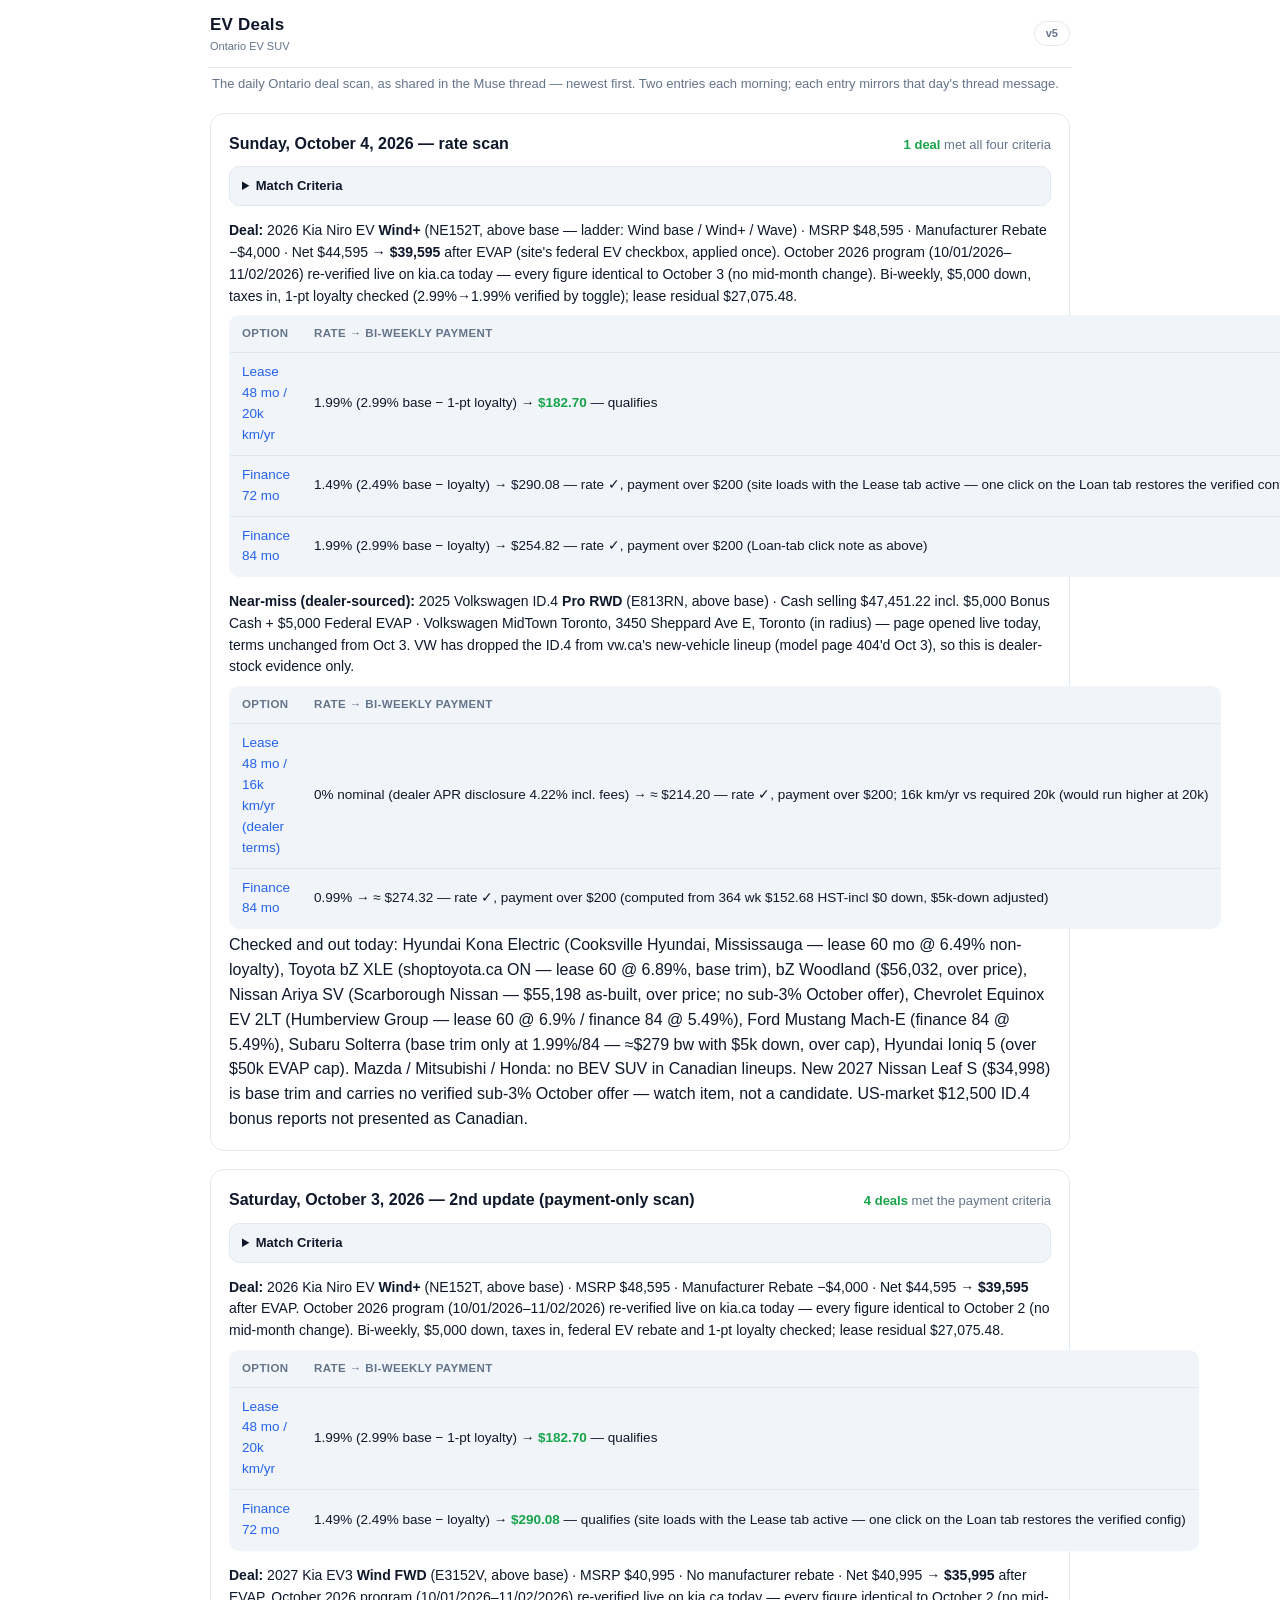
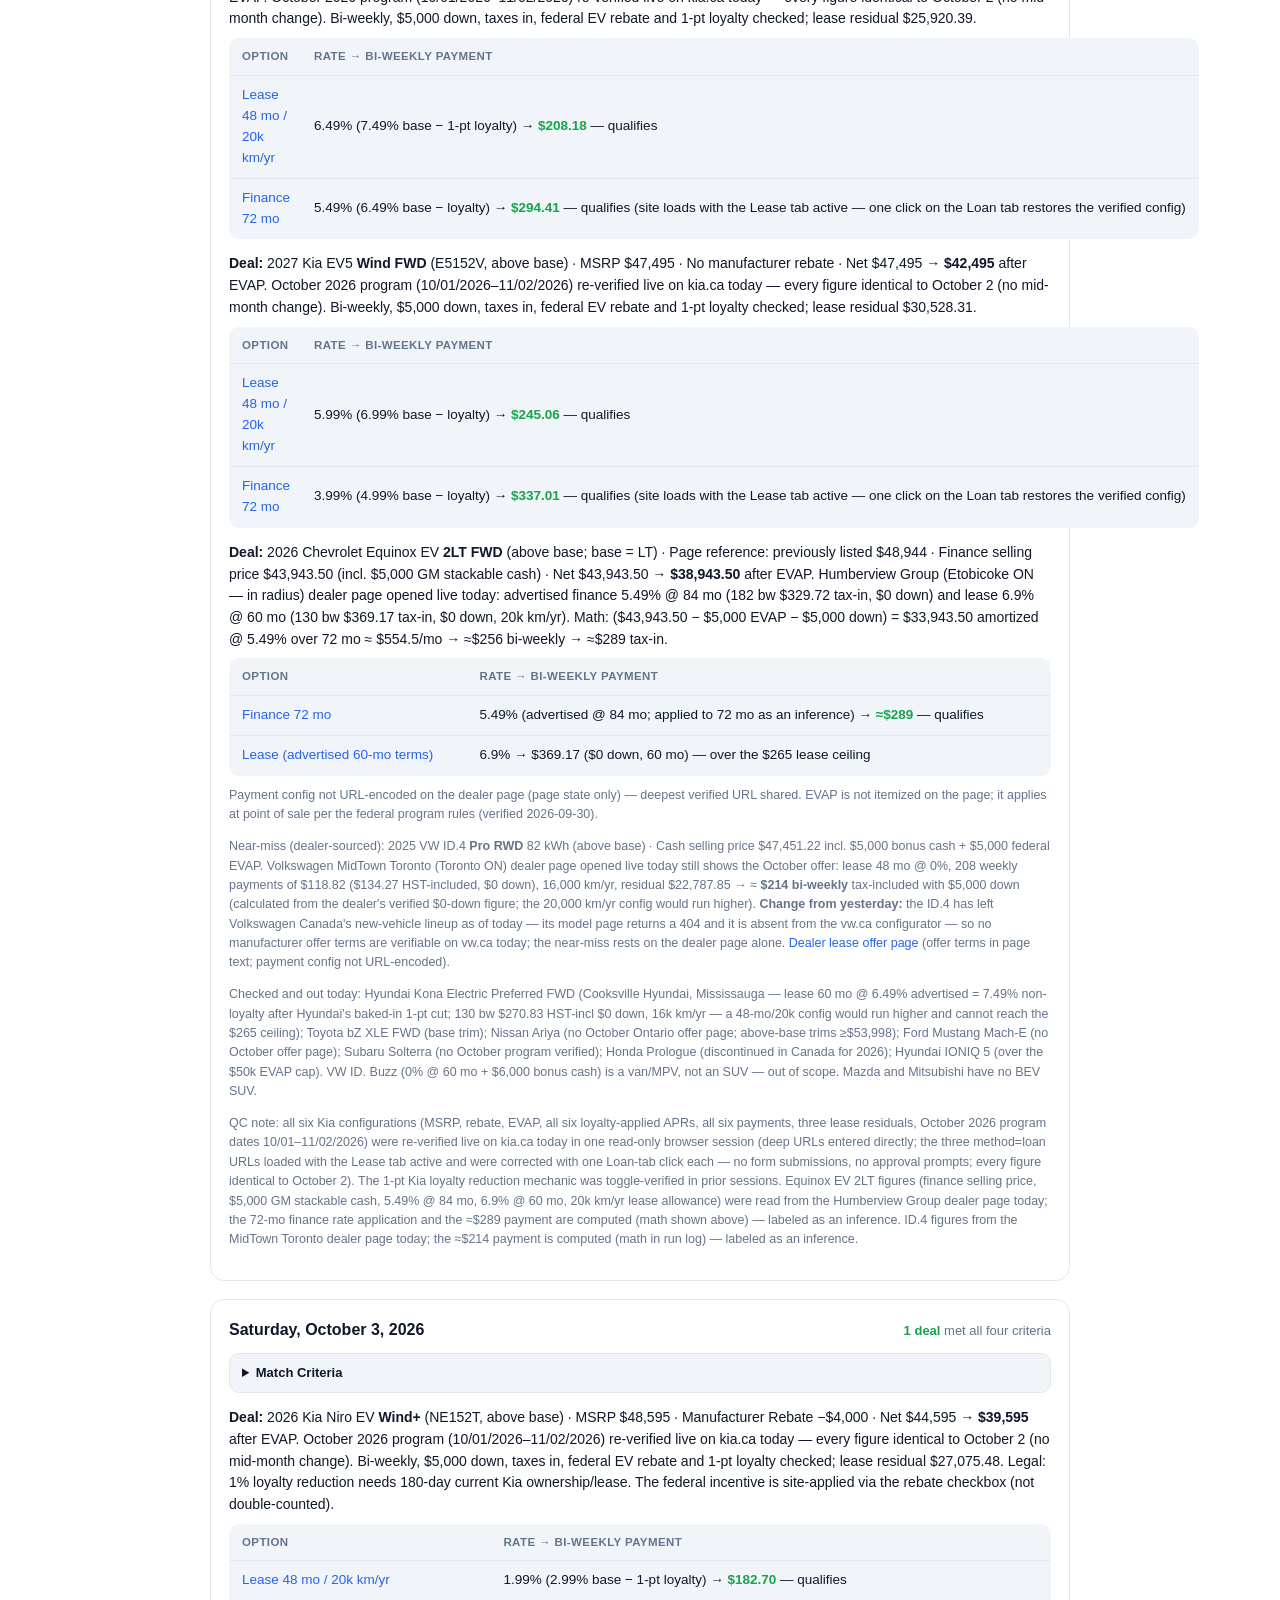
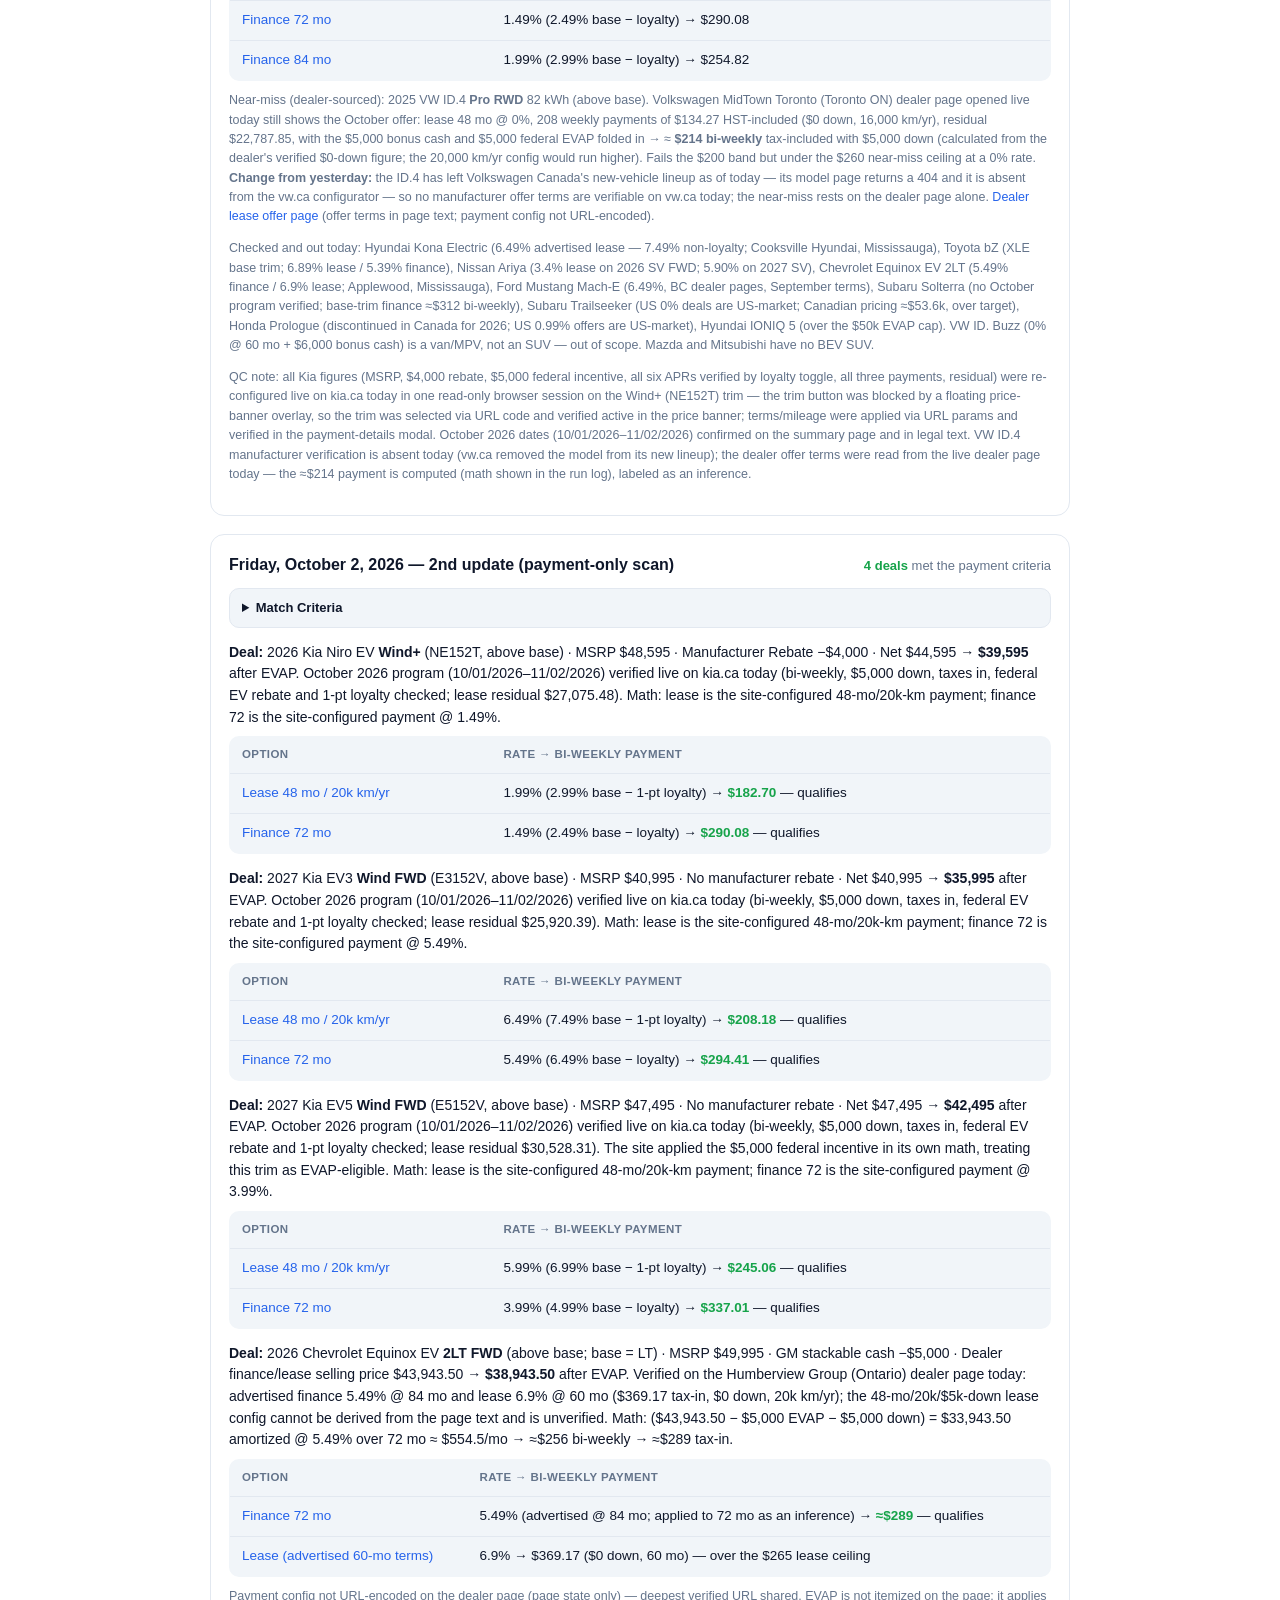
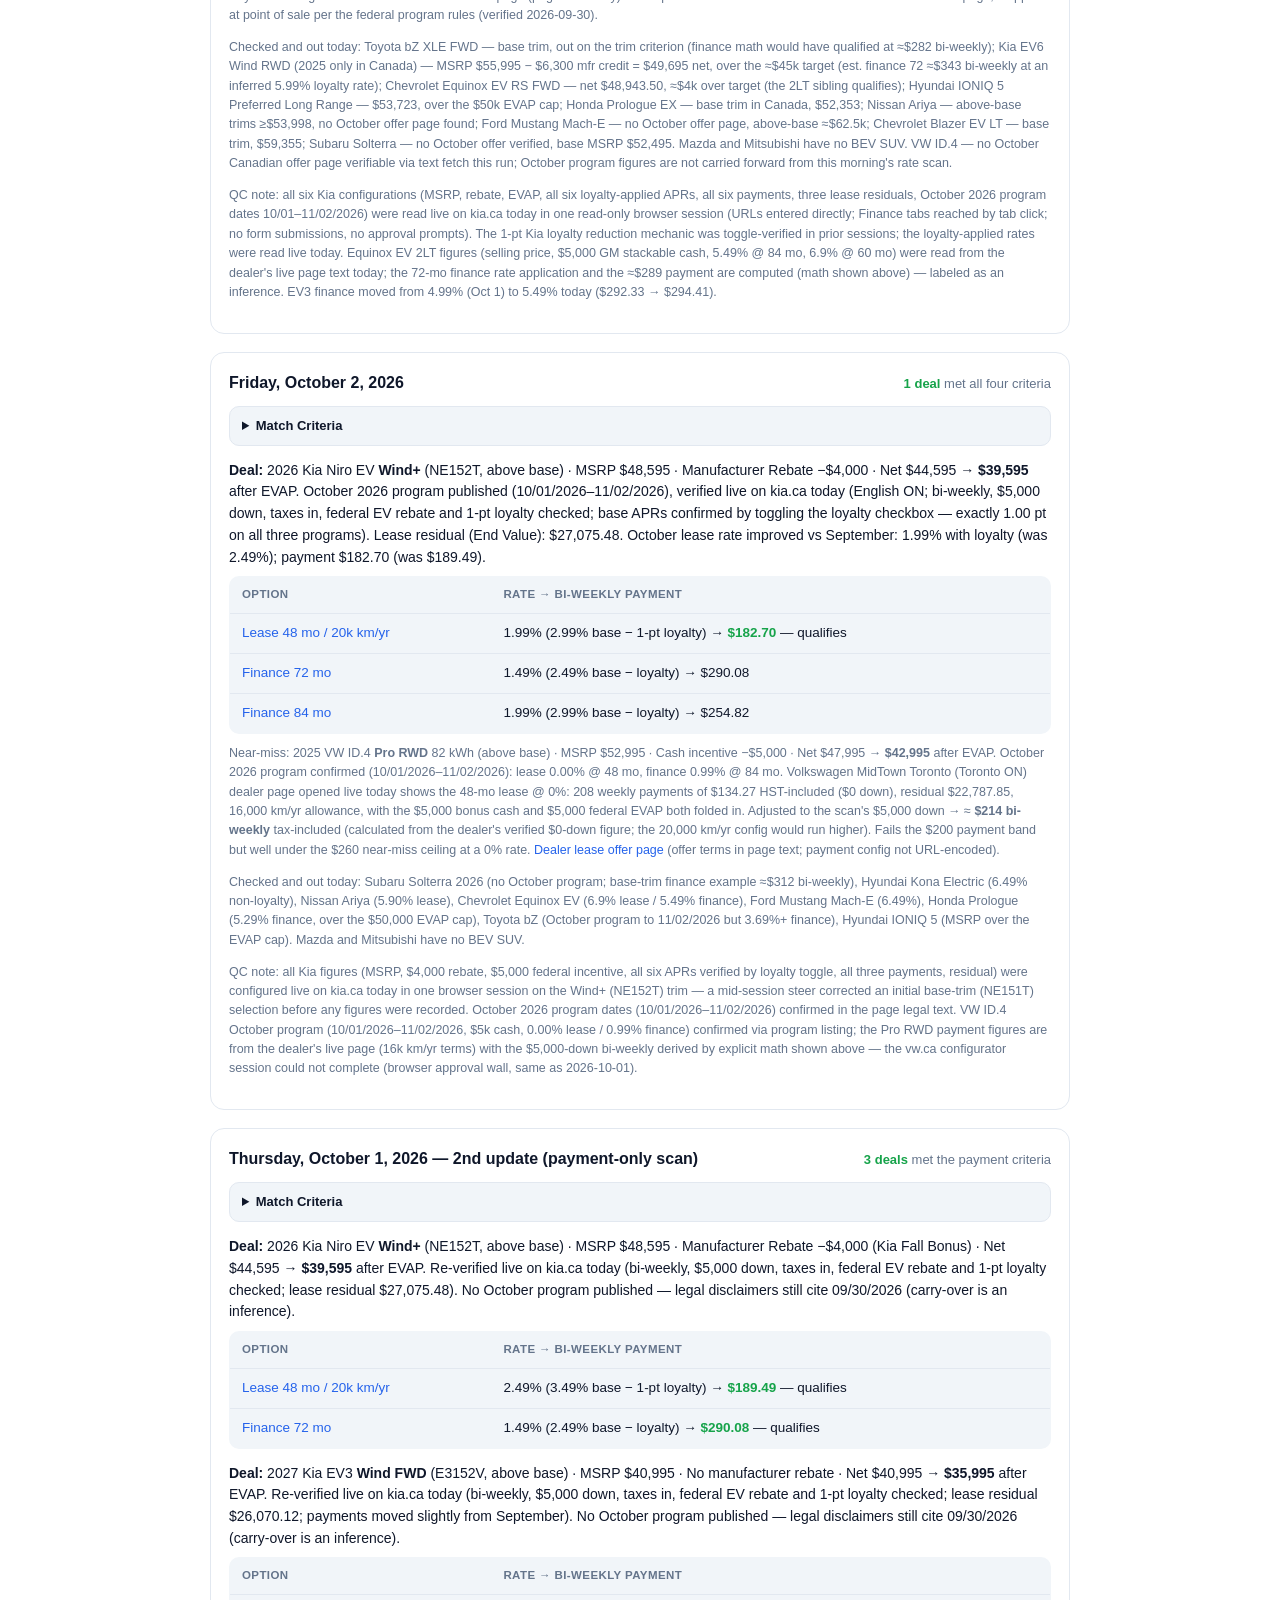
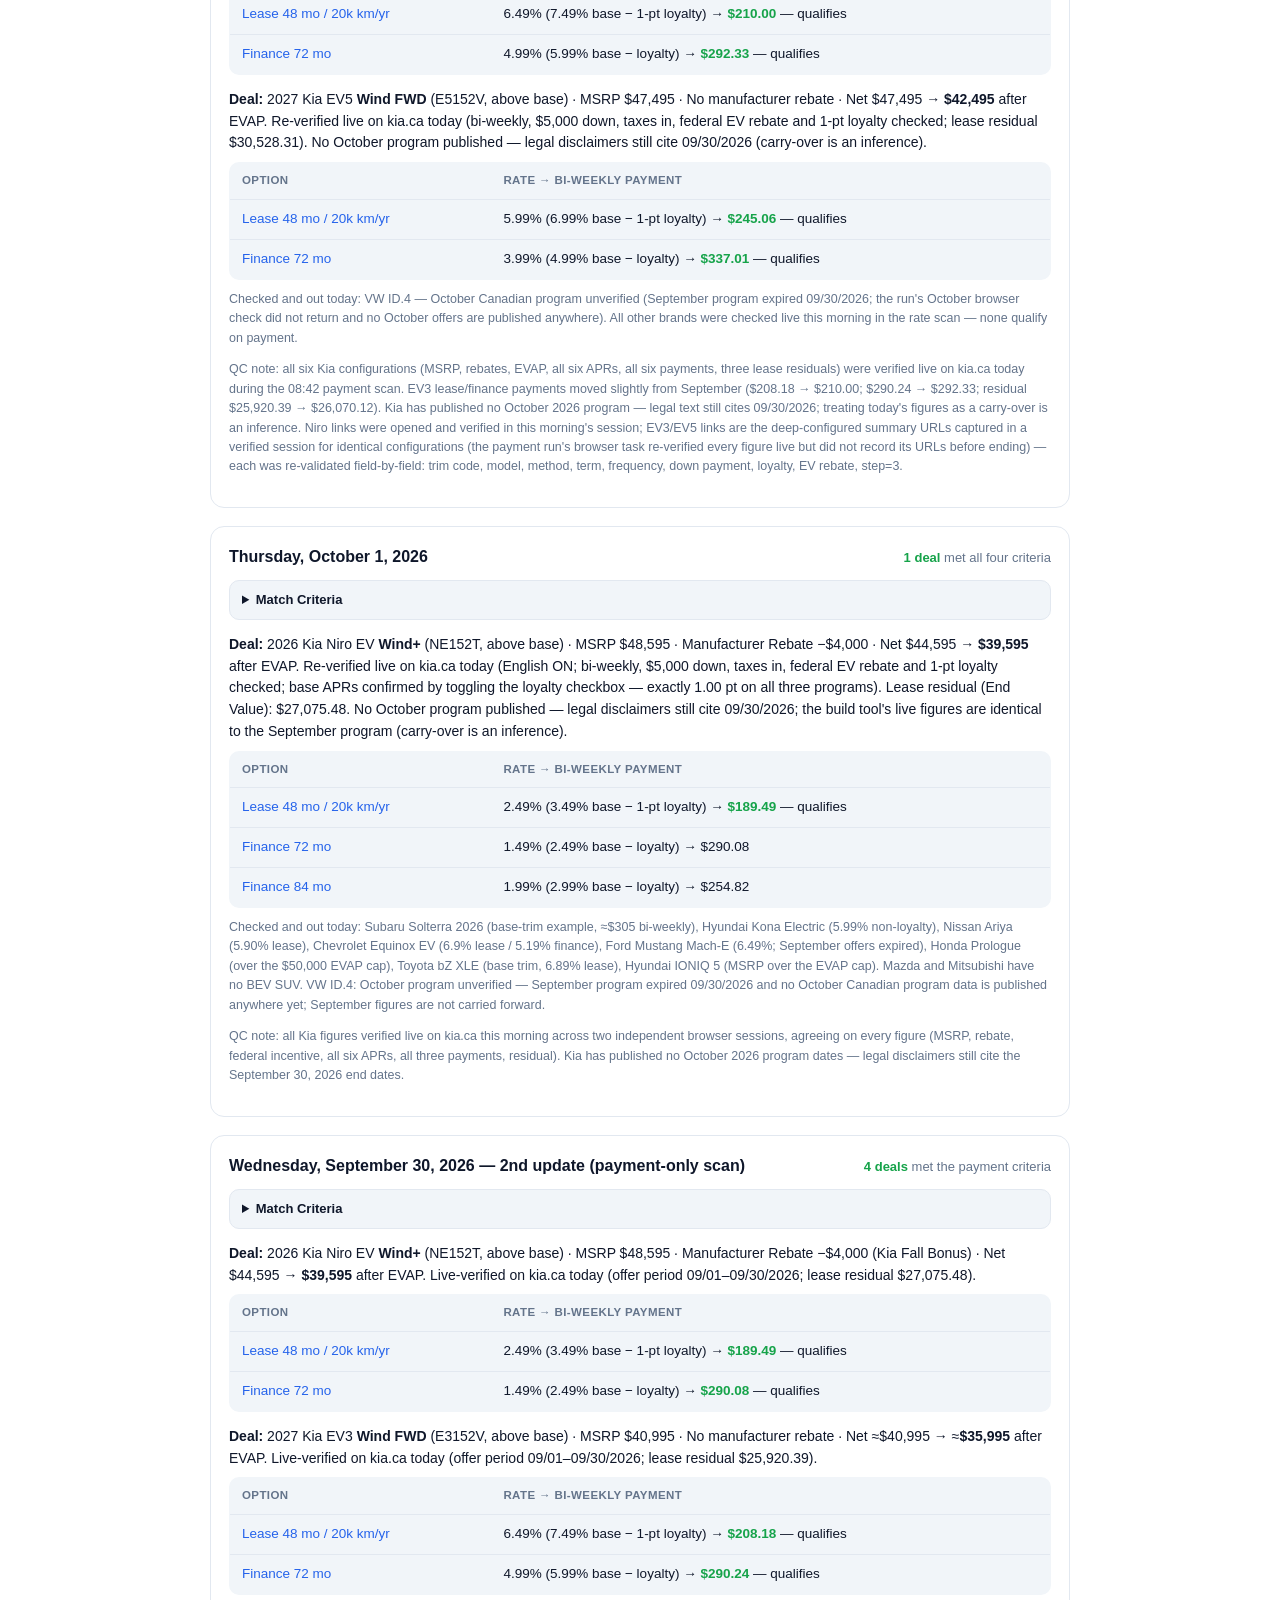
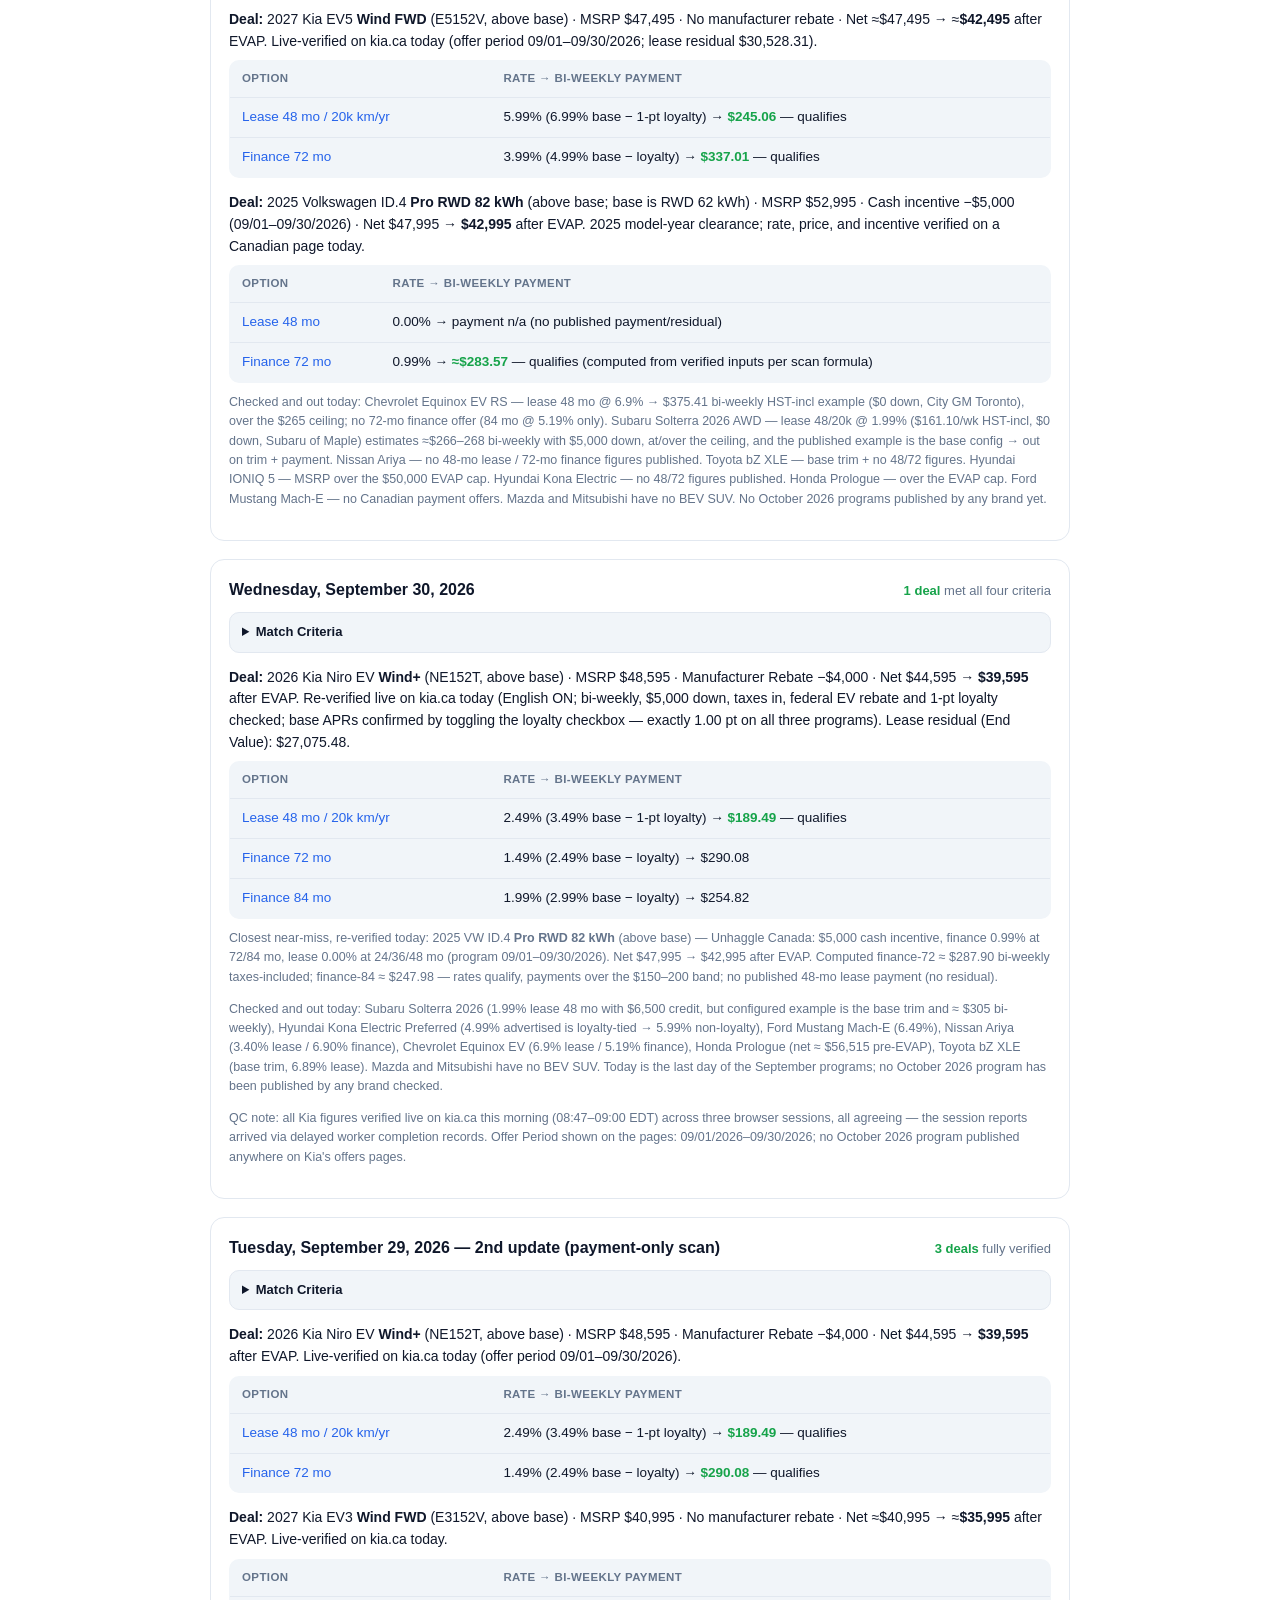
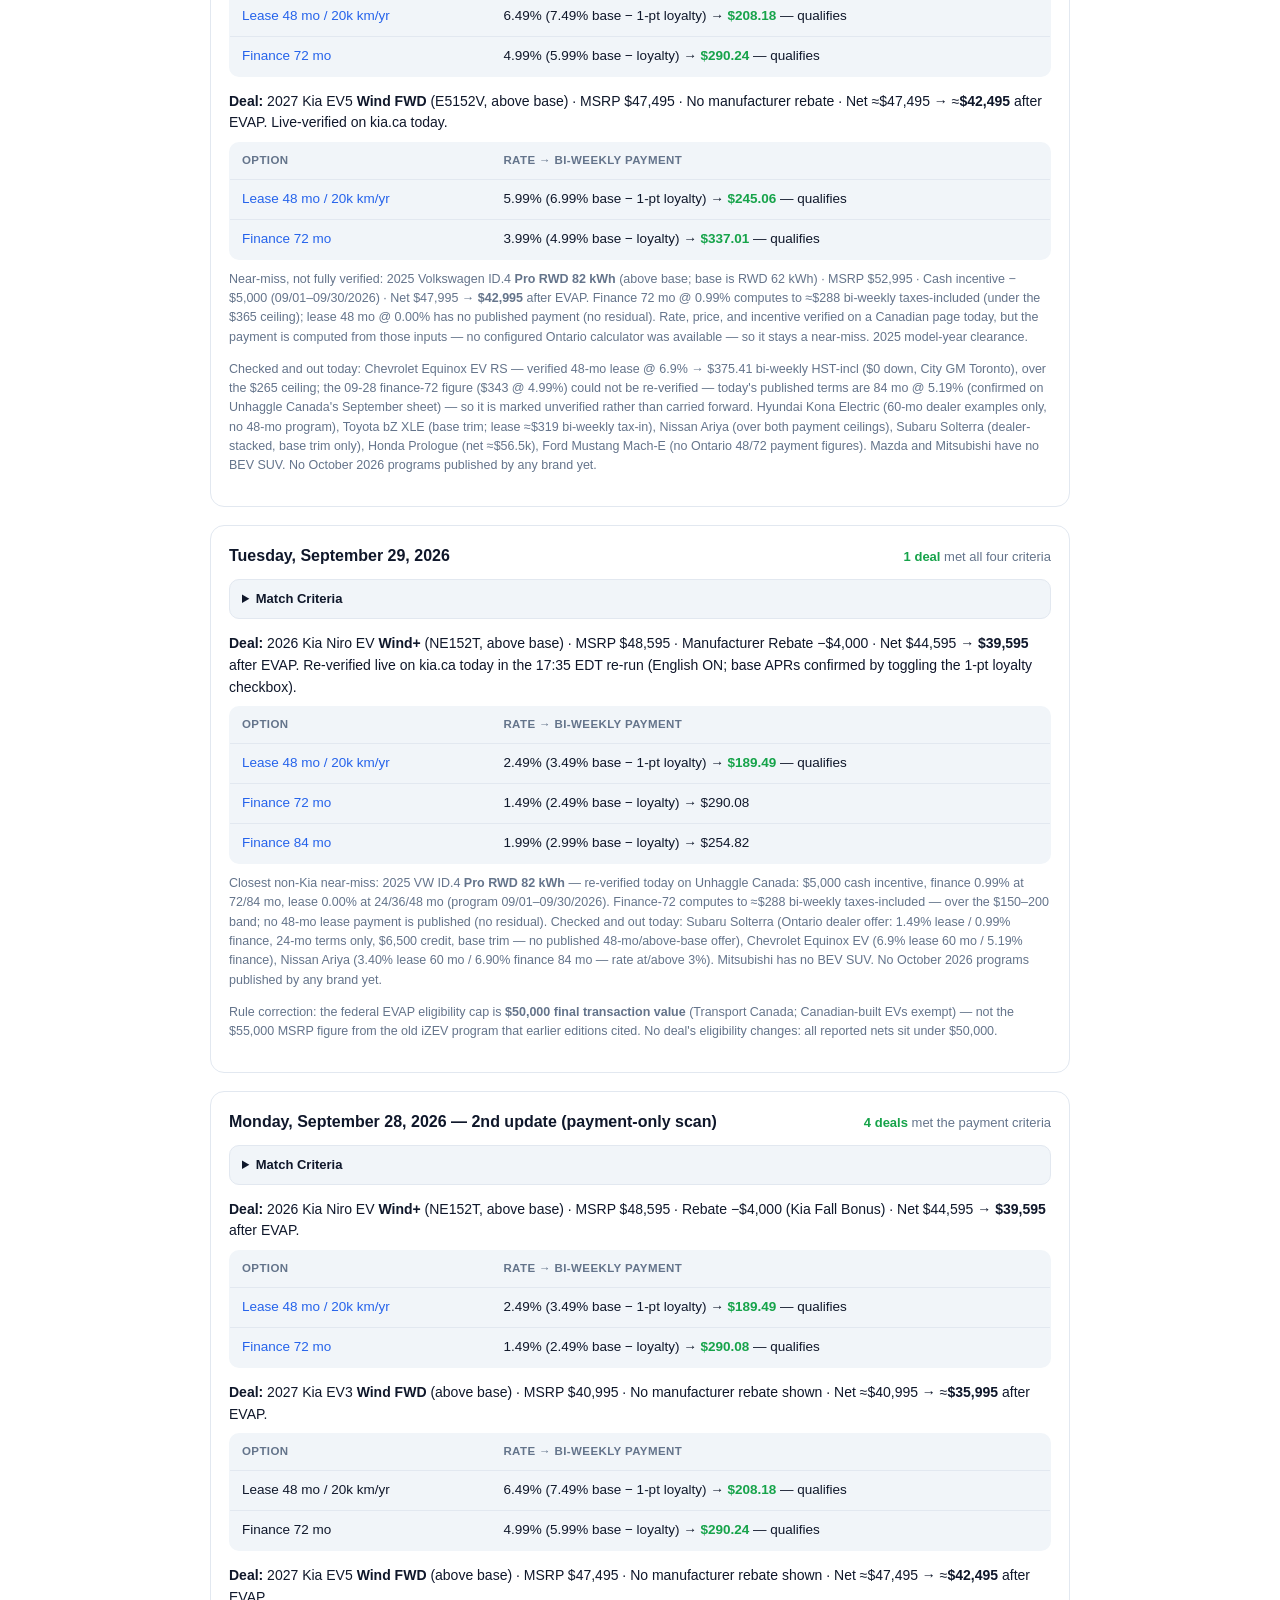
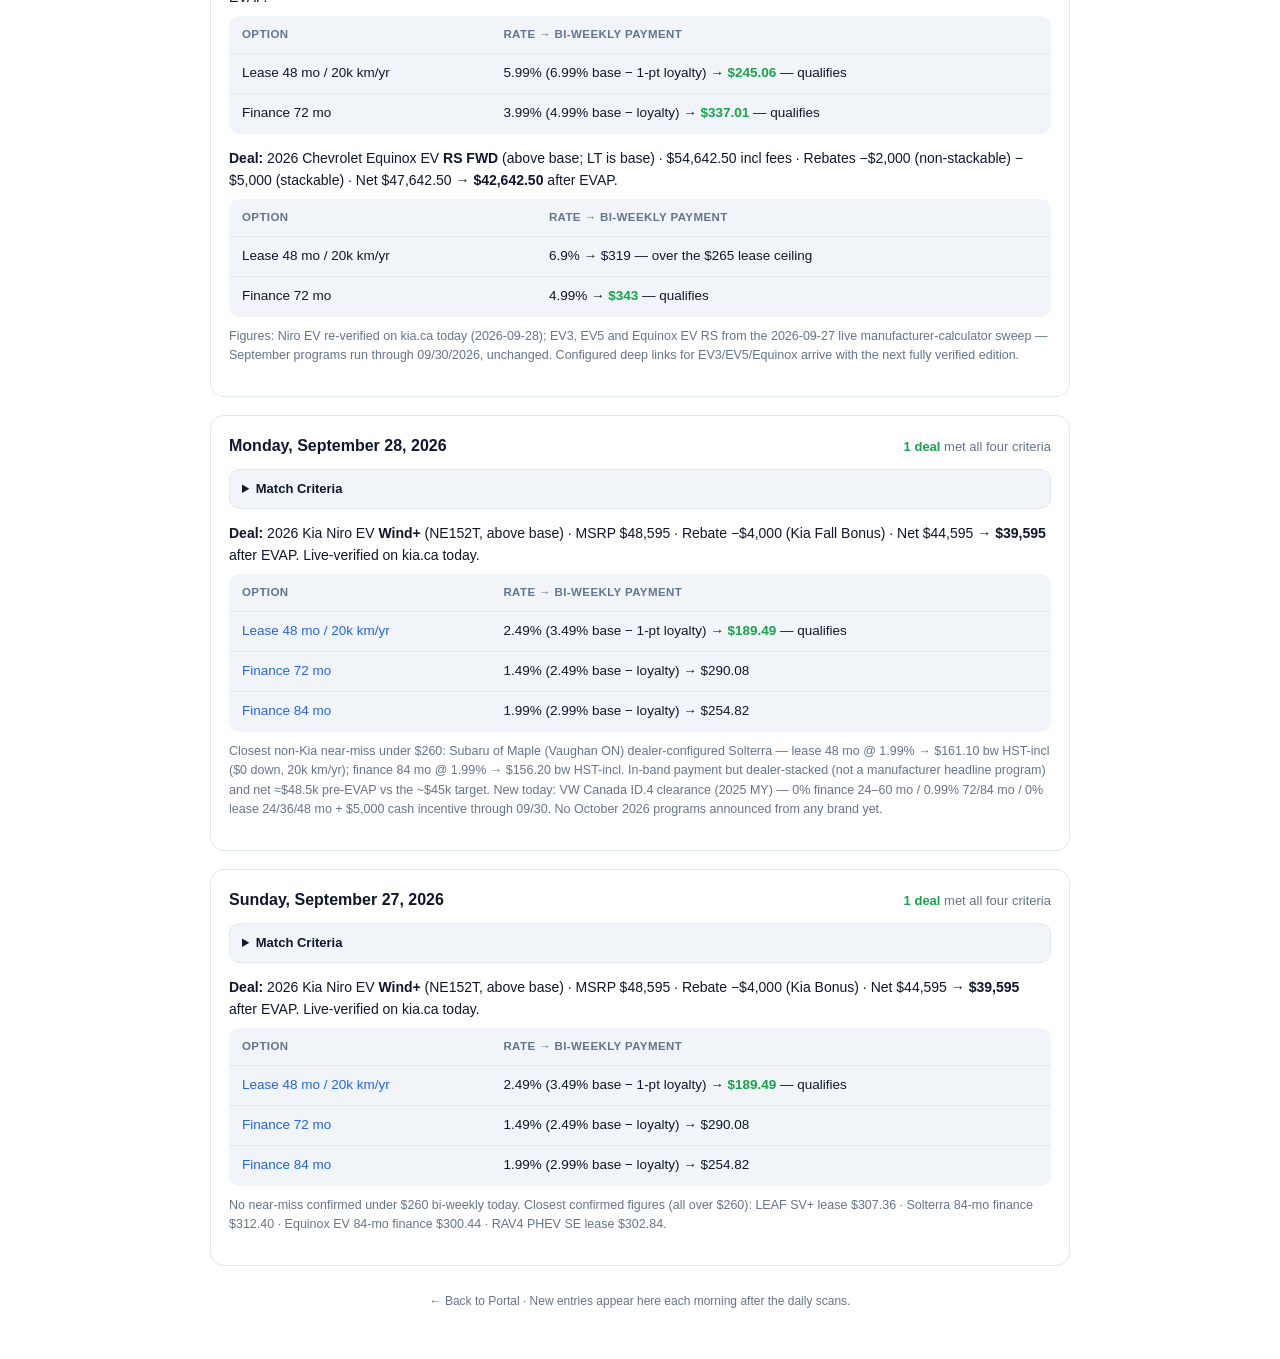
==== ev-deals/index.html @ a9c8aed5 "EV deals: sync entry 2026-10-04" ====
<!DOCTYPE html>
<html lang="en">
<head>
<meta charset="utf-8">
<meta name="viewport" content="width=device-width, initial-scale=1">
<title>EV Deals — Ontario EV SUV daily deals</title>
<link rel="stylesheet" href="assets/ev-deals.css">
</head>
<body>
<div class="wrap">

<header class="topbar">
  <div class="brand">EV Deals<small>Ontario EV SUV</small></div>
  <span class="ver">v5</span>
</header>
<p class="lede">The daily Ontario deal scan, as shared in the Muse thread — newest first. Two entries each morning; each entry mirrors that day's thread message.</p>

<!-- NEWEST ENTRY GOES DIRECTLY BELOW THIS LINE -->

<article class="day" id="d2026-10-04">
  <header>
    <h2>Sunday, October 4, 2026 — rate scan</h2>
    <span class="verdict"><b>1 deal</b> met all four criteria</span>
  </header>

  <details class="static">
    <summary>Match Criteria</summary>
    <table>
      <tr><td class="k">Region</td><td>Ontario</td></tr>
      <tr><td class="k">Down payment</td><td>$5,000</td></tr>
      <tr><td class="k">Payment frequency</td><td>Bi-weekly, taxes included</td></tr>
      <tr><td class="k">Lease config</td><td>48 months · 20,000 km/yr</td></tr>
      <tr><td class="k">Finance configs</td><td>72 months · 84 months</td></tr>
      <tr><td class="k">Qualifying rate</td><td>&lt;3% APR</td></tr>
      <tr><td class="k">Qualifying payment</td><td>$150–$200 bi-weekly</td></tr>
      <tr><td class="k">Net price target</td><td>≈ $45k after manufacturer rebates</td></tr>
      <tr><td class="k">Trim</td><td>Above base</td></tr>
      <tr><td class="k">Vehicle scope</td><td>EV only — no PHEVs or hybrids</td></tr>
      <tr><td class="k">Federal EV incentive</td><td>$5,000 (final transaction value ≤ $50,000; Canadian-built exempt), folded into payments</td></tr>
      <tr><td class="k">Loyalty rate</td><td>Kia only (buyer qualifies)</td></tr>
      <tr><td class="k">Offer period</td><td>October 2026 programs (Kia: 10/01/2026–11/02/2026, re-verified live today)</td></tr>
    </table>
  </details>

  <div class="deal">
    <div class="deal-head"><strong>Deal:</strong> 2026 Kia Niro EV <strong>Wind+</strong> (NE152T, above base — ladder: Wind base / Wind+ / Wave) · MSRP $48,595 · Manufacturer Rebate −$4,000 · Net $44,595 → <strong>$39,595</strong> after EVAP (site's federal EV checkbox, applied once). October 2026 program (10/01/2026–11/02/2026) re-verified live on kia.ca today — every figure identical to October 3 (no mid-month change). Bi-weekly, $5,000 down, taxes in, 1-pt loyalty checked (2.99%→1.99% verified by toggle); lease residual $27,075.48.</div>
    <table class="opts">
      <tr><th>Option</th><th>Rate → bi-weekly payment</th></tr>
      <tr>
        <td><a href="https://www.kia.ca/en/shopping-tools/build-and-price?isDeliveryAndDestination=true&amp;currentVehicleTrimCode=NE152T&amp;step=3&amp;currentVehiclePkgCode=+&amp;evChargers=&amp;exteriorColourCode=SWP&amp;interiorColourCode=WK&amp;paymentFrequency=BIWEEKLY&amp;kilometerAllowance=KMALL20&amp;loanTerm=48&amp;leaseTerm=48&amp;yearCashCustomize=5&amp;loanCashYrRange=24000&amp;method=lease&amp;engineType=EV&amp;model=Niro+EV&amp;year=2026&amp;includeTaxes=true&amp;downPayment=5000&amp;isLoyaltyRate=true&amp;isElectric=true&amp;isElectricRebate=true">Lease 48 mo / 20k km/yr</a></td>
        <td class="pay">1.99% (2.99% base − 1-pt loyalty) → <span class="qual">$182.70</span> — qualifies</td>
      </tr>
      <tr>
        <td><a href="https://www.kia.ca/en/shopping-tools/build-and-price?isDeliveryAndDestination=true&amp;currentVehicleTrimCode=NE152T&amp;step=3&amp;currentVehiclePkgCode=+&amp;evChargers=&amp;exteriorColourCode=SWP&amp;interiorColourCode=WK&amp;paymentFrequency=BIWEEKLY&amp;kilometerAllowance=KMALL20&amp;loanTerm=72&amp;leaseTerm=48&amp;yearCashCustomize=5&amp;loanCashYrRange=24000&amp;method=loan&amp;engineType=EV&amp;model=Niro+EV&amp;year=2026&amp;includeTaxes=true&amp;downPayment=5000&amp;isElectric=true&amp;isElectricRebate=true&amp;isLoyaltyRate=true">Finance 72 mo</a></td>
        <td class="pay">1.49% (2.49% base − loyalty) → $290.08 — rate ✓, payment over $200 (site loads with the Lease tab active — one click on the Loan tab restores the verified config)</td>
      </tr>
      <tr>
        <td><a href="https://www.kia.ca/en/shopping-tools/build-and-price?isDeliveryAndDestination=true&amp;currentVehicleTrimCode=NE152T&amp;step=3&amp;currentVehiclePkgCode=+&amp;evChargers=&amp;exteriorColourCode=SWP&amp;interiorColourCode=WK&amp;paymentFrequency=BIWEEKLY&amp;kilometerAllowance=KMALL20&amp;loanTerm=84&amp;leaseTerm=48&amp;yearCashCustomize=5&amp;loanCashYrRange=24000&amp;method=loan&amp;engineType=EV&amp;model=Niro+EV&amp;year=2026&amp;includeTaxes=true&amp;downPayment=5000&amp;isElectric=true&amp;isElectricRebate=true&amp;isLoyaltyRate=true">Finance 84 mo</a></td>
        <td class="pay">1.99% (2.99% base − loyalty) → $254.82 — rate ✓, payment over $200 (Loan-tab click note as above)</td>
      </tr>
    </table>
  </div>

  <div class="deal">
    <div class="deal-head"><strong>Near-miss (dealer-sourced):</strong> 2025 Volkswagen ID.4 <strong>Pro RWD</strong> (E813RN, above base) · Cash selling $47,451.22 incl. $5,000 Bonus Cash + $5,000 Federal EVAP · Volkswagen MidTown Toronto, 3450 Sheppard Ave E, Toronto (in radius) — page opened live today, terms unchanged from Oct 3. VW has dropped the ID.4 from vw.ca's new-vehicle lineup (model page 404'd Oct 3), so this is dealer-stock evidence only.</div>
    <table class="opts">
      <tr><th>Option</th><th>Rate → bi-weekly payment</th></tr>
      <tr>
        <td><a href="https://www.vwmidtowntoronto.com/en/new-catalog/volkswagen/2024-volkswagen-id-dot-4-pro-id27805">Lease 48 mo / 16k km/yr (dealer terms)</a></td>
        <td class="pay">0% nominal (dealer APR disclosure 4.22% incl. fees) → ≈ $214.20 — rate ✓, payment over $200; 16k km/yr vs required 20k (would run higher at 20k)</td>
      </tr>
      <tr>
        <td><a href="https://www.vwmidtowntoronto.com/en/new-catalog/volkswagen/2024-volkswagen-id-dot-4-pro-id27805">Finance 84 mo</a></td>
        <td class="pay">0.99% → ≈ $274.32 — rate ✓, payment over $200 (computed from 364 wk $152.68 HST-incl $0 down, $5k-down adjusted)</td>
      </tr>
    </table>
  </div>

  <div class="checked">Checked and out today: Hyundai Kona Electric (Cooksville Hyundai, Mississauga — lease 60 mo @ 6.49% non-loyalty), Toyota bZ XLE (shoptoyota.ca ON — lease 60 @ 6.89%, base trim), bZ Woodland ($56,032, over price), Nissan Ariya SV (Scarborough Nissan — $55,198 as-built, over price; no sub-3% October offer), Chevrolet Equinox EV 2LT (Humberview Group — lease 60 @ 6.9% / finance 84 @ 5.49%), Ford Mustang Mach-E (finance 84 @ 5.49%), Subaru Solterra (base trim only at 1.99%/84 — ≈$279 bw with $5k down, over cap), Hyundai Ioniq 5 (over $50k EVAP cap). Mazda / Mitsubishi / Honda: no BEV SUV in Canadian lineups. New 2027 Nissan Leaf S ($34,998) is base trim and carries no verified sub-3% October offer — watch item, not a candidate. US-market $12,500 ID.4 bonus reports not presented as Canadian.</div>
</article>

<article class="day" id="d2026-10-03-b">
  <header>
    <h2>Saturday, October 3, 2026 — 2nd update (payment-only scan)</h2>
    <span class="verdict"><b>4 deals</b> met the payment criteria</span>
  </header>

  <details class="static">
    <summary>Match Criteria</summary>
    <table>
      <tr><td class="k">Region</td><td>Ontario</td></tr>
      <tr><td class="k">Down payment</td><td>$5,000</td></tr>
      <tr><td class="k">Payment frequency</td><td>Bi-weekly, taxes included</td></tr>
      <tr><td class="k">Lease config</td><td>48 months · 20,000 km/yr</td></tr>
      <tr><td class="k">Finance config</td><td>72 months</td></tr>
      <tr><td class="k">Qualifying rate</td><td>None — APR shown for reference only</td></tr>
      <tr><td class="k">Qualifying lease payment</td><td>≤ $265 bi-weekly</td></tr>
      <tr><td class="k">Qualifying finance payment</td><td>≤ $365 bi-weekly</td></tr>
      <tr><td class="k">Net price target</td><td>≈ $45k after manufacturer rebates</td></tr>
      <tr><td class="k">Trim</td><td>Above base</td></tr>
      <tr><td class="k">Vehicle scope</td><td>EV only — no PHEVs or hybrids</td></tr>
      <tr><td class="k">Federal EV incentive</td><td>$5,000 (final transaction value ≤ $50,000; Canadian-built exempt), folded into payments</td></tr>
      <tr><td class="k">Loyalty rate</td><td>Kia only (buyer qualifies)</td></tr>
      <tr><td class="k">Offer period</td><td>October 2026 programs 10/01/2026–11/02/2026 (Kia re-verified live today; VW ID.4 removed from vw.ca new lineup today — dealer offer page only)</td></tr>
    </table>
  </details>

  <div class="deal">
    <div class="deal-head"><strong>Deal:</strong> 2026 Kia Niro EV <strong>Wind+</strong> (NE152T, above base) · MSRP $48,595 · Manufacturer Rebate −$4,000 · Net $44,595 → <strong>$39,595</strong> after EVAP. October 2026 program (10/01/2026–11/02/2026) re-verified live on kia.ca today — every figure identical to October 2 (no mid-month change). Bi-weekly, $5,000 down, taxes in, federal EV rebate and 1-pt loyalty checked; lease residual $27,075.48.</div>
    <table class="opts">
      <tr><th>Option</th><th>Rate → bi-weekly payment</th></tr>
      <tr>
        <td><a href="https://www.kia.ca/en/shopping-tools/build-and-price?isDeliveryAndDestination=true&amp;currentVehicleTrimCode=NE152T&amp;step=3&amp;currentVehiclePkgCode=+&amp;evChargers=&amp;exteriorColourCode=SWP&amp;interiorColourCode=WK&amp;paymentFrequency=BIWEEKLY&amp;kilometerAllowance=KMALL20&amp;loanTerm=84&amp;leaseTerm=48&amp;yearCashCustomize=5&amp;loanCashYrRange=24000&amp;method=lease&amp;engineType=EV&amp;model=Niro+EV&amp;year=2026&amp;isElectric=true&amp;downPayment=5000&amp;isElectricRebate=true&amp;includeTaxes=true&amp;isLoyaltyRate=true">Lease 48 mo / 20k km/yr</a></td>
        <td class="pay">1.99% (2.99% base − 1-pt loyalty) → <span class="qual">$182.70</span> — qualifies</td>
      </tr>
      <tr>
        <td><a href="https://www.kia.ca/en/shopping-tools/build-and-price?isDeliveryAndDestination=true&amp;currentVehicleTrimCode=NE152T&amp;step=3&amp;currentVehiclePkgCode=+&amp;evChargers=&amp;exteriorColourCode=SWP&amp;interiorColourCode=WK&amp;paymentFrequency=BIWEEKLY&amp;kilometerAllowance=KMALL20&amp;loanTerm=72&amp;leaseTerm=48&amp;yearCashCustomize=5&amp;loanCashYrRange=24000&amp;method=loan&amp;engineType=EV&amp;model=Niro+EV&amp;year=2026&amp;isElectric=true&amp;downPayment=5000&amp;isElectricRebate=true&amp;includeTaxes=true&amp;isLoyaltyRate=true">Finance 72 mo</a></td>
        <td class="pay">1.49% (2.49% base − loyalty) → <span class="qual">$290.08</span> — qualifies (site loads with the Lease tab active — one click on the Loan tab restores the verified config)</td>
      </tr>
    </table>
  </div>

  <div class="deal">
    <div class="deal-head"><strong>Deal:</strong> 2027 Kia EV3 <strong>Wind FWD</strong> (E3152V, above base) · MSRP $40,995 · No manufacturer rebate · Net $40,995 → <strong>$35,995</strong> after EVAP. October 2026 program (10/01/2026–11/02/2026) re-verified live on kia.ca today — every figure identical to October 2 (no mid-month change). Bi-weekly, $5,000 down, taxes in, federal EV rebate and 1-pt loyalty checked; lease residual $25,920.39.</div>
    <table class="opts">
      <tr><th>Option</th><th>Rate → bi-weekly payment</th></tr>
      <tr>
        <td><a href="https://www.kia.ca/en/shopping-tools/build-and-price?currentVehicleTrimCode=E3152V&amp;evChargers=&amp;exteriorColourCode=ABP&amp;interiorColourCode=ELG&amp;paymentFrequency=BIWEEKLY&amp;kilometerAllowance=KMALL20&amp;isDeliveryAndDestination=true&amp;loanTerm=72&amp;leaseTerm=48&amp;yearCashCustomize=5&amp;loanCashYrRange=24000&amp;engineType=EV&amp;method=lease&amp;step=3&amp;currentVehiclePkgCode=+&amp;model=EV3&amp;year=2027&amp;includeTaxes=true&amp;downPayment=5000&amp;isLoyaltyRate=true&amp;isElectric=true&amp;isElectricRebate=true&amp;gasPrice=0&amp;gasEfficiency=0&amp;electricityPrice=0">Lease 48 mo / 20k km/yr</a></td>
        <td class="pay">6.49% (7.49% base − 1-pt loyalty) → <span class="qual">$208.18</span> — qualifies</td>
      </tr>
      <tr>
        <td><a href="https://www.kia.ca/en/shopping-tools/build-and-price?currentVehicleTrimCode=E3152V&amp;evChargers=&amp;exteriorColourCode=ABP&amp;interiorColourCode=ELG&amp;paymentFrequency=BIWEEKLY&amp;kilometerAllowance=KMALL20&amp;isDeliveryAndDestination=true&amp;loanTerm=72&amp;leaseTerm=48&amp;yearCashCustomize=5&amp;loanCashYrRange=24000&amp;engineType=EV&amp;method=loan&amp;step=3&amp;currentVehiclePkgCode=+&amp;model=EV3&amp;year=2027&amp;includeTaxes=true&amp;downPayment=5000&amp;isLoyaltyRate=true&amp;isElectric=true&amp;isElectricRebate=true&amp;gasPrice=0&amp;gasEfficiency=0&amp;electricityPrice=0">Finance 72 mo</a></td>
        <td class="pay">5.49% (6.49% base − loyalty) → <span class="qual">$294.41</span> — qualifies (site loads with the Lease tab active — one click on the Loan tab restores the verified config)</td>
      </tr>
    </table>
  </div>

  <div class="deal">
    <div class="deal-head"><strong>Deal:</strong> 2027 Kia EV5 <strong>Wind FWD</strong> (E5152V, above base) · MSRP $47,495 · No manufacturer rebate · Net $47,495 → <strong>$42,495</strong> after EVAP. October 2026 program (10/01/2026–11/02/2026) re-verified live on kia.ca today — every figure identical to October 2 (no mid-month change). Bi-weekly, $5,000 down, taxes in, federal EV rebate and 1-pt loyalty checked; lease residual $30,528.31.</div>
    <table class="opts">
      <tr><th>Option</th><th>Rate → bi-weekly payment</th></tr>
      <tr>
        <td><a href="https://www.kia.ca/en/shopping-tools/build-and-price?currentVehicleTrimCode=E5152V&amp;evChargers=&amp;exteriorColourCode=SWP&amp;interiorColourCode=OVS&amp;paymentFrequency=BIWEEKLY&amp;kilometerAllowance=KMALL20&amp;isDeliveryAndDestination=true&amp;loanTerm=72&amp;leaseTerm=48&amp;yearCashCustomize=5&amp;loanCashYrRange=24000&amp;engineType=EV&amp;method=lease&amp;step=3&amp;currentVehiclePkgCode=+&amp;model=EV5&amp;year=2027&amp;includeTaxes=true&amp;downPayment=5000&amp;isLoyaltyRate=true&amp;isElectric=true&amp;isElectricRebate=true&amp;gasPrice=0&amp;gasEfficiency=0&amp;electricityPrice=0">Lease 48 mo / 20k km/yr</a></td>
        <td class="pay">5.99% (6.99% base − loyalty) → <span class="qual">$245.06</span> — qualifies</td>
      </tr>
      <tr>
        <td><a href="https://www.kia.ca/en/shopping-tools/build-and-price?currentVehicleTrimCode=E5152V&amp;evChargers=&amp;exteriorColourCode=SWP&amp;interiorColourCode=OVS&amp;paymentFrequency=BIWEEKLY&amp;kilometerAllowance=KMALL20&amp;isDeliveryAndDestination=true&amp;loanTerm=72&amp;leaseTerm=48&amp;yearCashCustomize=5&amp;loanCashYrRange=24000&amp;engineType=EV&amp;method=loan&amp;step=3&amp;currentVehiclePkgCode=+&amp;model=EV5&amp;year=2027&amp;includeTaxes=true&amp;downPayment=5000&amp;isLoyaltyRate=true&amp;isElectric=true&amp;isElectricRebate=true&amp;gasPrice=0&amp;gasEfficiency=0&amp;electricityPrice=0">Finance 72 mo</a></td>
        <td class="pay">3.99% (4.99% base − loyalty) → <span class="qual">$337.01</span> — qualifies (site loads with the Lease tab active — one click on the Loan tab restores the verified config)</td>
      </tr>
    </table>
  </div>

  <div class="deal">
    <div class="deal-head"><strong>Deal:</strong> 2026 Chevrolet Equinox EV <strong>2LT FWD</strong> (above base; base = LT) · Page reference: previously listed $48,944 · Finance selling price $43,943.50 (incl. $5,000 GM stackable cash) · Net $43,943.50 → <strong>$38,943.50</strong> after EVAP. Humberview Group (Etobicoke ON — in radius) dealer page opened live today: advertised finance 5.49% @ 84 mo (182 bw $329.72 tax-in, $0 down) and lease 6.9% @ 60 mo (130 bw $369.17 tax-in, $0 down, 20k km/yr). Math: ($43,943.50 − $5,000 EVAP − $5,000 down) = $33,943.50 amortized @ 5.49% over 72 mo ≈ $554.5/mo → ≈$256 bi-weekly → ≈$289 tax-in.</div>
    <table class="opts">
      <tr><th>Option</th><th>Rate → bi-weekly payment</th></tr>
      <tr>
        <td><a href="https://www.humberviewgroup.com/en/new-catalog/chevrolet/2026-chevrolet-equinox-ev-2lt-id31544">Finance 72 mo</a></td>
        <td class="pay">5.49% (advertised @ 84 mo; applied to 72 mo as an inference) → <span class="qual">≈$289</span> — qualifies</td>
      </tr>
      <tr>
        <td><a href="https://www.humberviewgroup.com/en/new-catalog/chevrolet/2026-chevrolet-equinox-ev-2lt-id31544">Lease (advertised 60-mo terms)</a></td>
        <td class="pay">6.9% → $369.17 ($0 down, 60 mo) — over the $265 lease ceiling</td>
      </tr>
    </table>
    <p class="note">Payment config not URL-encoded on the dealer page (page state only) — deepest verified URL shared. EVAP is not itemized on the page; it applies at point of sale per the federal program rules (verified 2026-09-30).</p>
  </div>

  <p class="note">Near-miss (dealer-sourced): 2025 VW ID.4 <strong>Pro RWD</strong> 82 kWh (above base) · Cash selling price $47,451.22 incl. $5,000 bonus cash + $5,000 federal EVAP. Volkswagen MidTown Toronto (Toronto ON) dealer page opened live today still shows the October offer: lease 48 mo @ 0%, 208 weekly payments of $118.82 ($134.27 HST-included, $0 down), 16,000 km/yr, residual $22,787.85 → ≈ <strong>$214 bi-weekly</strong> tax-included with $5,000 down (calculated from the dealer's verified $0-down figure; the 20,000 km/yr config would run higher). <strong>Change from yesterday:</strong> the ID.4 has left Volkswagen Canada's new-vehicle lineup as of today — its model page returns a 404 and it is absent from the vw.ca configurator — so no manufacturer offer terms are verifiable on vw.ca today; the near-miss rests on the dealer page alone. <a href="https://www.vwmidtowntoronto.com/en/new-catalog/volkswagen/2024-volkswagen-id-dot-4-pro-id27805">Dealer lease offer page</a> (offer terms in page text; payment config not URL-encoded).</p>
  <p class="note">Checked and out today: Hyundai Kona Electric Preferred FWD (Cooksville Hyundai, Mississauga — lease 60 mo @ 6.49% advertised = 7.49% non-loyalty after Hyundai's baked-in 1-pt cut; 130 bw $270.83 HST-incl $0 down, 16k km/yr — a 48-mo/20k config would run higher and cannot reach the $265 ceiling); Toyota bZ XLE FWD (base trim); Nissan Ariya (no October Ontario offer page; above-base trims ≥$53,998); Ford Mustang Mach-E (no October offer page); Subaru Solterra (no October program verified); Honda Prologue (discontinued in Canada for 2026); Hyundai IONIQ 5 (over the $50k EVAP cap). VW ID. Buzz (0% @ 60 mo + $6,000 bonus cash) is a van/MPV, not an SUV — out of scope. Mazda and Mitsubishi have no BEV SUV.</p>
  <p class="note">QC note: all six Kia configurations (MSRP, rebate, EVAP, all six loyalty-applied APRs, all six payments, three lease residuals, October 2026 program dates 10/01–11/02/2026) were re-verified live on kia.ca today in one read-only browser session (deep URLs entered directly; the three method=loan URLs loaded with the Lease tab active and were corrected with one Loan-tab click each — no form submissions, no approval prompts; every figure identical to October 2). The 1-pt Kia loyalty reduction mechanic was toggle-verified in prior sessions. Equinox EV 2LT figures (finance selling price, $5,000 GM stackable cash, 5.49% @ 84 mo, 6.9% @ 60 mo, 20k km/yr lease allowance) were read from the Humberview Group dealer page today; the 72-mo finance rate application and the ≈$289 payment are computed (math shown above) — labeled as an inference. ID.4 figures from the MidTown Toronto dealer page today; the ≈$214 payment is computed (math in run log) — labeled as an inference.</p>
</article>

<article class="day" id="d2026-10-03">
  <header>
    <h2>Saturday, October 3, 2026</h2>
    <span class="verdict"><b>1 deal</b> met all four criteria</span>
  </header>

  <details class="static">
    <summary>Match Criteria</summary>
    <table>
      <tr><td class="k">Region</td><td>Ontario</td></tr>
      <tr><td class="k">Down payment</td><td>$5,000</td></tr>
      <tr><td class="k">Payment frequency</td><td>Bi-weekly, taxes included</td></tr>
      <tr><td class="k">Lease config</td><td>48 months · 20,000 km/yr</td></tr>
      <tr><td class="k">Finance configs</td><td>72 months · 84 months</td></tr>
      <tr><td class="k">Qualifying rate</td><td>Below 3% APR</td></tr>
      <tr><td class="k">Qualifying payment</td><td>$150–$200 bi-weekly</td></tr>
      <tr><td class="k">Net price target</td><td>≈ $45k after manufacturer rebates</td></tr>
      <tr><td class="k">Trim</td><td>Above base</td></tr>
      <tr><td class="k">Vehicle scope</td><td>EV only — no PHEVs or hybrids</td></tr>
      <tr><td class="k">Federal EV incentive</td><td>$5,000 (final transaction value ≤ $50,000; Canadian-built exempt), folded into payments</td></tr>
      <tr><td class="k">Loyalty rate</td><td>Kia only (buyer qualifies; needs 180-day current Kia ownership/lease)</td></tr>
      <tr><td class="k">Offer period</td><td>October 2026 programs 10/01/2026–11/02/2026 (Kia re-verified live today; VW ID.4 removed from vw.ca new lineup today — dealer offer page only)</td></tr>
    </table>
  </details>

  <div class="deal">
    <div class="deal-head"><strong>Deal:</strong> 2026 Kia Niro EV <strong>Wind+</strong> (NE152T, above base) · MSRP $48,595 · Manufacturer Rebate −$4,000 · Net $44,595 → <strong>$39,595</strong> after EVAP. October 2026 program (10/01/2026–11/02/2026) re-verified live on kia.ca today — every figure identical to October 2 (no mid-month change). Bi-weekly, $5,000 down, taxes in, federal EV rebate and 1-pt loyalty checked; lease residual $27,075.48. Legal: 1% loyalty reduction needs 180-day current Kia ownership/lease. The federal incentive is site-applied via the rebate checkbox (not double-counted).</div>
    <table class="opts">
      <tr><th>Option</th><th>Rate → bi-weekly payment</th></tr>
      <tr>
        <td><a href="https://www.kia.ca/en/shopping-tools/build-and-price?isDeliveryAndDestination=true&amp;currentVehicleTrimCode=NE152T&amp;step=2&amp;currentVehiclePkgCode=+&amp;evChargers=&amp;exteriorColourCode=SWP&amp;interiorColourCode=WK&amp;paymentFrequency=BIWEEKLY&amp;kilometerAllowance=KMALL20&amp;loanTerm=84&amp;leaseTerm=48&amp;yearCashCustomize=5&amp;loanCashYrRange=24000&amp;method=lease&amp;engineType=EV&amp;model=Niro+EV&amp;year=2026&amp;downPayment=5000&amp;isElectric=true&amp;isLoyaltyRate=true&amp;isElectricRebate=true&amp;includeTaxes=true">Lease 48 mo / 20k km/yr</a></td>
        <td class="pay">1.99% (2.99% base − 1-pt loyalty) → <span class="qual">$182.70</span> — qualifies</td>
      </tr>
      <tr>
        <td><a href="https://www.kia.ca/en/shopping-tools/build-and-price?isDeliveryAndDestination=true&amp;currentVehicleTrimCode=NE152T&amp;step=2&amp;currentVehiclePkgCode=+&amp;evChargers=&amp;exteriorColourCode=SWP&amp;interiorColourCode=WK&amp;paymentFrequency=BIWEEKLY&amp;kilometerAllowance=KMALL20&amp;loanTerm=72&amp;leaseTerm=48&amp;yearCashCustomize=5&amp;loanCashYrRange=24000&amp;method=loan&amp;engineType=EV&amp;model=Niro+EV&amp;year=2026&amp;includeTaxes=true&amp;downPayment=5000&amp;isElectric=true&amp;isElectricRebate=true&amp;isLoyaltyRate=true">Finance 72 mo</a></td>
        <td class="pay">1.49% (2.49% base − loyalty) → $290.08</td>
      </tr>
      <tr>
        <td><a href="https://www.kia.ca/en/shopping-tools/build-and-price?isDeliveryAndDestination=true&amp;currentVehicleTrimCode=NE152T&amp;step=3&amp;currentVehiclePkgCode=+&amp;evChargers=&amp;exteriorColourCode=SWP&amp;interiorColourCode=WK&amp;paymentFrequency=BIWEEKLY&amp;kilometerAllowance=KMALL20&amp;loanTerm=84&amp;leaseTerm=48&amp;yearCashCustomize=5&amp;loanCashYrRange=24000&amp;method=loan&amp;engineType=EV&amp;model=Niro+EV&amp;year=2026&amp;includeTaxes=true&amp;downPayment=5000&amp;isElectric=true&amp;isElectricRebate=true&amp;isLoyaltyRate=true">Finance 84 mo</a></td>
        <td class="pay">1.99% (2.99% base − loyalty) → $254.82</td>
      </tr>
    </table>
    <p class="note">Near-miss (dealer-sourced): 2025 VW ID.4 <strong>Pro RWD</strong> 82 kWh (above base). Volkswagen MidTown Toronto (Toronto ON) dealer page opened live today still shows the October offer: lease 48 mo @ 0%, 208 weekly payments of $134.27 HST-included ($0 down, 16,000 km/yr), residual $22,787.85, with the $5,000 bonus cash and $5,000 federal EVAP folded in → ≈ <strong>$214 bi-weekly</strong> tax-included with $5,000 down (calculated from the dealer's verified $0-down figure; the 20,000 km/yr config would run higher). Fails the $200 band but under the $260 near-miss ceiling at a 0% rate. <strong>Change from yesterday:</strong> the ID.4 has left Volkswagen Canada's new-vehicle lineup as of today — its model page returns a 404 and it is absent from the vw.ca configurator — so no manufacturer offer terms are verifiable on vw.ca today; the near-miss rests on the dealer page alone. <a href="https://www.vwmidtowntoronto.com/en/new-catalog/volkswagen/2024-volkswagen-id-dot-4-pro-id27805">Dealer lease offer page</a> (offer terms in page text; payment config not URL-encoded).</p>
    <p class="note">Checked and out today: Hyundai Kona Electric (6.49% advertised lease — 7.49% non-loyalty; Cooksville Hyundai, Mississauga), Toyota bZ (XLE base trim; 6.89% lease / 5.39% finance), Nissan Ariya (3.4% lease on 2026 SV FWD; 5.90% on 2027 SV), Chevrolet Equinox EV 2LT (5.49% finance / 6.9% lease; Applewood, Mississauga), Ford Mustang Mach-E (6.49%, BC dealer pages, September terms), Subaru Solterra (no October program verified; base-trim finance ≈$312 bi-weekly), Subaru Trailseeker (US 0% deals are US-market; Canadian pricing ≈$53.6k, over target), Honda Prologue (discontinued in Canada for 2026; US 0.99% offers are US-market), Hyundai IONIQ 5 (over the $50k EVAP cap). VW ID. Buzz (0% @ 60 mo + $6,000 bonus cash) is a van/MPV, not an SUV — out of scope. Mazda and Mitsubishi have no BEV SUV.</p>
    <p class="note">QC note: all Kia figures (MSRP, $4,000 rebate, $5,000 federal incentive, all six APRs verified by loyalty toggle, all three payments, residual) were re-configured live on kia.ca today in one read-only browser session on the Wind+ (NE152T) trim — the trim button was blocked by a floating price-banner overlay, so the trim was selected via URL code and verified active in the price banner; terms/mileage were applied via URL params and verified in the payment-details modal. October 2026 dates (10/01/2026–11/02/2026) confirmed on the summary page and in legal text. VW ID.4 manufacturer verification is absent today (vw.ca removed the model from its new lineup); the dealer offer terms were read from the live dealer page today — the ≈$214 payment is computed (math shown in the run log), labeled as an inference.</p>
  </div>
</article>

<article class="day" id="d2026-10-02-b">
  <header>
    <h2>Friday, October 2, 2026 — 2nd update (payment-only scan)</h2>
    <span class="verdict"><b>4 deals</b> met the payment criteria</span>
  </header>

  <details class="static">
    <summary>Match Criteria</summary>
    <table>
      <tr><td class="k">Region</td><td>Ontario</td></tr>
      <tr><td class="k">Down payment</td><td>$5,000</td></tr>
      <tr><td class="k">Payment frequency</td><td>Bi-weekly, taxes included</td></tr>
      <tr><td class="k">Lease config</td><td>48 months · 20,000 km/yr</td></tr>
      <tr><td class="k">Finance config</td><td>72 months</td></tr>
      <tr><td class="k">Qualifying rate</td><td>None — APR shown for reference only</td></tr>
      <tr><td class="k">Qualifying lease payment</td><td>≤ $265 bi-weekly</td></tr>
      <tr><td class="k">Qualifying finance payment</td><td>≤ $365 bi-weekly</td></tr>
      <tr><td class="k">Net price target</td><td>≈ $45k after manufacturer rebates</td></tr>
      <tr><td class="k">Trim</td><td>Above base</td></tr>
      <tr><td class="k">Vehicle scope</td><td>EV only — no PHEVs or hybrids</td></tr>
      <tr><td class="k">Federal EV incentive</td><td>$5,000 (final transaction value ≤ $50,000; Canadian-built exempt), folded into payments</td></tr>
      <tr><td class="k">Loyalty rate</td><td>Kia only (buyer qualifies)</td></tr>
      <tr><td class="k">Offer period</td><td>Kia October 2026 program 10/01/2026–11/02/2026; GM/others: “limited time” dealer offers, end dates unconfirmed</td></tr>
    </table>
  </details>

  <div class="deal">
    <div class="deal-head"><strong>Deal:</strong> 2026 Kia Niro EV <strong>Wind+</strong> (NE152T, above base) · MSRP $48,595 · Manufacturer Rebate −$4,000 · Net $44,595 → <strong>$39,595</strong> after EVAP. October 2026 program (10/01/2026–11/02/2026) verified live on kia.ca today (bi-weekly, $5,000 down, taxes in, federal EV rebate and 1-pt loyalty checked; lease residual $27,075.48). Math: lease is the site-configured 48-mo/20k-km payment; finance 72 is the site-configured payment @ 1.49%.</div>
    <table class="opts">
      <tr><th>Option</th><th>Rate → bi-weekly payment</th></tr>
      <tr>
        <td><a href="https://www.kia.ca/en/shopping-tools/build-and-price?isDeliveryAndDestination=true&amp;currentVehicleTrimCode=NE152T&amp;step=3&amp;currentVehiclePkgCode=+&amp;evChargers=&amp;exteriorColourCode=SWP&amp;interiorColourCode=WK&amp;paymentFrequency=BIWEEKLY&amp;kilometerAllowance=KMALL20&amp;loanTerm=84&amp;leaseTerm=48&amp;yearCashCustomize=5&amp;loanCashYrRange=24000&amp;method=lease&amp;engineType=EV&amp;model=Niro+EV&amp;year=2026&amp;includeTaxes=true&amp;downPayment=5000&amp;isLoyaltyRate=true&amp;isElectric=true&amp;isElectricRebate=true">Lease 48 mo / 20k km/yr</a></td>
        <td class="pay">1.99% (2.99% base − 1-pt loyalty) → <span class="qual">$182.70</span> — qualifies</td>
      </tr>
      <tr>
        <td><a href="https://www.kia.ca/en/shopping-tools/build-and-price?isDeliveryAndDestination=true&amp;currentVehicleTrimCode=NE152T&amp;step=3&amp;currentVehiclePkgCode=+&amp;evChargers=&amp;exteriorColourCode=SWP&amp;interiorColourCode=WK&amp;paymentFrequency=BIWEEKLY&amp;kilometerAllowance=KMALL20&amp;loanTerm=72&amp;leaseTerm=48&amp;yearCashCustomize=5&amp;loanCashYrRange=24000&amp;method=lease&amp;engineType=EV&amp;model=Niro+EV&amp;year=2026&amp;includeTaxes=true&amp;downPayment=5000&amp;isLoyaltyRate=true&amp;isElectric=true&amp;isElectricRebate=true">Finance 72 mo</a></td>
        <td class="pay">1.49% (2.49% base − loyalty) → <span class="qual">$290.08</span> — qualifies</td>
      </tr>
    </table>
  </div>

  <div class="deal">
    <div class="deal-head"><strong>Deal:</strong> 2027 Kia EV3 <strong>Wind FWD</strong> (E3152V, above base) · MSRP $40,995 · No manufacturer rebate · Net $40,995 → <strong>$35,995</strong> after EVAP. October 2026 program (10/01/2026–11/02/2026) verified live on kia.ca today (bi-weekly, $5,000 down, taxes in, federal EV rebate and 1-pt loyalty checked; lease residual $25,920.39). Math: lease is the site-configured 48-mo/20k-km payment; finance 72 is the site-configured payment @ 5.49%.</div>
    <table class="opts">
      <tr><th>Option</th><th>Rate → bi-weekly payment</th></tr>
      <tr>
        <td><a href="https://www.kia.ca/en/shopping-tools/build-and-price?currentVehicleTrimCode=E3152V&amp;evChargers=&amp;exteriorColourCode=ABP&amp;interiorColourCode=ELG&amp;paymentFrequency=BIWEEKLY&amp;kilometerAllowance=KMALL20&amp;isDeliveryAndDestination=true&amp;loanTerm=72&amp;leaseTerm=48&amp;yearCashCustomize=5&amp;loanCashYrRange=24000&amp;engineType=EV&amp;method=lease&amp;step=3&amp;currentVehiclePkgCode=+&amp;model=EV3&amp;year=2027&amp;includeTaxes=true&amp;downPayment=5000&amp;isLoyaltyRate=true&amp;isElectric=true&amp;isElectricRebate=true&amp;gasPrice=0&amp;gasEfficiency=0&amp;electricityPrice=0">Lease 48 mo / 20k km/yr</a></td>
        <td class="pay">6.49% (7.49% base − 1-pt loyalty) → <span class="qual">$208.18</span> — qualifies</td>
      </tr>
      <tr>
        <td><a href="https://www.kia.ca/en/shopping-tools/build-and-price?currentVehicleTrimCode=E3152V&amp;evChargers=&amp;exteriorColourCode=ABP&amp;interiorColourCode=ELG&amp;paymentFrequency=BIWEEKLY&amp;kilometerAllowance=KMALL20&amp;isDeliveryAndDestination=true&amp;loanTerm=72&amp;leaseTerm=48&amp;yearCashCustomize=5&amp;loanCashYrRange=24000&amp;engineType=EV&amp;method=lease&amp;step=3&amp;currentVehiclePkgCode=+&amp;model=EV3&amp;year=2027&amp;includeTaxes=true&amp;downPayment=5000&amp;isLoyaltyRate=true&amp;isElectric=true&amp;isElectricRebate=true&amp;gasPrice=0&amp;gasEfficiency=0&amp;electricityPrice=0">Finance 72 mo</a></td>
        <td class="pay">5.49% (6.49% base − loyalty) → <span class="qual">$294.41</span> — qualifies</td>
      </tr>
    </table>
  </div>

  <div class="deal">
    <div class="deal-head"><strong>Deal:</strong> 2027 Kia EV5 <strong>Wind FWD</strong> (E5152V, above base) · MSRP $47,495 · No manufacturer rebate · Net $47,495 → <strong>$42,495</strong> after EVAP. October 2026 program (10/01/2026–11/02/2026) verified live on kia.ca today (bi-weekly, $5,000 down, taxes in, federal EV rebate and 1-pt loyalty checked; lease residual $30,528.31). The site applied the $5,000 federal incentive in its own math, treating this trim as EVAP-eligible. Math: lease is the site-configured 48-mo/20k-km payment; finance 72 is the site-configured payment @ 3.99%.</div>
    <table class="opts">
      <tr><th>Option</th><th>Rate → bi-weekly payment</th></tr>
      <tr>
        <td><a href="https://www.kia.ca/en/shopping-tools/build-and-price?currentVehicleTrimCode=E5152V&amp;evChargers=&amp;exteriorColourCode=SWP&amp;interiorColourCode=OVS&amp;paymentFrequency=BIWEEKLY&amp;kilometerAllowance=KMALL20&amp;isDeliveryAndDestination=true&amp;loanTerm=72&amp;leaseTerm=48&amp;yearCashCustomize=5&amp;loanCashYrRange=24000&amp;engineType=EV&amp;method=lease&amp;step=3&amp;currentVehiclePkgCode=+&amp;model=EV5&amp;year=2027&amp;includeTaxes=true&amp;downPayment=5000&amp;isLoyaltyRate=true&amp;isElectric=true&amp;isElectricRebate=true&amp;gasPrice=0&amp;gasEfficiency=0&amp;electricityPrice=0">Lease 48 mo / 20k km/yr</a></td>
        <td class="pay">5.99% (6.99% base − 1-pt loyalty) → <span class="qual">$245.06</span> — qualifies</td>
      </tr>
      <tr>
        <td><a href="https://www.kia.ca/en/shopping-tools/build-and-price?currentVehicleTrimCode=E5152V&amp;evChargers=&amp;exteriorColourCode=SWP&amp;interiorColourCode=OVS&amp;paymentFrequency=BIWEEKLY&amp;kilometerAllowance=KMALL20&amp;isDeliveryAndDestination=true&amp;loanTerm=72&amp;leaseTerm=48&amp;yearCashCustomize=5&amp;loanCashYrRange=24000&amp;engineType=EV&amp;method=lease&amp;step=3&amp;currentVehiclePkgCode=+&amp;model=EV5&amp;year=2027&amp;includeTaxes=true&amp;downPayment=5000&amp;isLoyaltyRate=true&amp;isElectric=true&amp;isElectricRebate=true&amp;gasPrice=0&amp;gasEfficiency=0&amp;electricityPrice=0">Finance 72 mo</a></td>
        <td class="pay">3.99% (4.99% base − loyalty) → <span class="qual">$337.01</span> — qualifies</td>
      </tr>
    </table>
  </div>

  <div class="deal">
    <div class="deal-head"><strong>Deal:</strong> 2026 Chevrolet Equinox EV <strong>2LT FWD</strong> (above base; base = LT) · MSRP $49,995 · GM stackable cash −$5,000 · Dealer finance/lease selling price $43,943.50 → <strong>$38,943.50</strong> after EVAP. Verified on the Humberview Group (Ontario) dealer page today: advertised finance 5.49% @ 84 mo and lease 6.9% @ 60 mo ($369.17 tax-in, $0 down, 20k km/yr); the 48-mo/20k/$5k-down lease config cannot be derived from the page text and is unverified. Math: ($43,943.50 − $5,000 EVAP − $5,000 down) = $33,943.50 amortized @ 5.49% over 72 mo ≈ $554.5/mo → ≈$256 bi-weekly → ≈$289 tax-in.</div>
    <table class="opts">
      <tr><th>Option</th><th>Rate → bi-weekly payment</th></tr>
      <tr>
        <td><a href="https://www.humberviewgroup.com/en/new-catalog/chevrolet/2026-chevrolet-equinox-ev-2lt-id31544">Finance 72 mo</a></td>
        <td class="pay">5.49% (advertised @ 84 mo; applied to 72 mo as an inference) → <span class="qual">≈$289</span> — qualifies</td>
      </tr>
      <tr>
        <td><a href="https://www.humberviewgroup.com/en/new-catalog/chevrolet/2026-chevrolet-equinox-ev-2lt-id31544">Lease (advertised 60-mo terms)</a></td>
        <td class="pay">6.9% → $369.17 ($0 down, 60 mo) — over the $265 lease ceiling</td>
      </tr>
    </table>
    <p class="note">Payment config not URL-encoded on the dealer page (page state only) — deepest verified URL shared. EVAP is not itemized on the page; it applies at point of sale per the federal program rules (verified 2026-09-30).</p>
  </div>

  <p class="note">Checked and out today: Toyota bZ XLE FWD — base trim, out on the trim criterion (finance math would have qualified at ≈$282 bi-weekly); Kia EV6 Wind RWD (2025 only in Canada) — MSRP $55,995 − $6,300 mfr credit = $49,695 net, over the ≈$45k target (est. finance 72 ≈$343 bi-weekly at an inferred 5.99% loyalty rate); Chevrolet Equinox EV RS FWD — net $48,943.50, ≈$4k over target (the 2LT sibling qualifies); Hyundai IONIQ 5 Preferred Long Range — $53,723, over the $50k EVAP cap; Honda Prologue EX — base trim in Canada, $52,353; Nissan Ariya — above-base trims ≥$53,998, no October offer page found; Ford Mustang Mach-E — no October offer page, above-base ≈$62.5k; Chevrolet Blazer EV LT — base trim, $59,355; Subaru Solterra — no October offer verified, base MSRP $52,495. Mazda and Mitsubishi have no BEV SUV. VW ID.4 — no October Canadian offer page verifiable via text fetch this run; October program figures are not carried forward from this morning's rate scan.</p>
  <p class="note">QC note: all six Kia configurations (MSRP, rebate, EVAP, all six loyalty-applied APRs, all six payments, three lease residuals, October 2026 program dates 10/01–11/02/2026) were read live on kia.ca today in one read-only browser session (URLs entered directly; Finance tabs reached by tab click; no form submissions, no approval prompts). The 1-pt Kia loyalty reduction mechanic was toggle-verified in prior sessions; the loyalty-applied rates were read live today. Equinox EV 2LT figures (selling price, $5,000 GM stackable cash, 5.49% @ 84 mo, 6.9% @ 60 mo) were read from the dealer's live page text today; the 72-mo finance rate application and the ≈$289 payment are computed (math shown above) — labeled as an inference. EV3 finance moved from 4.99% (Oct 1) to 5.49% today ($292.33 → $294.41).</p>
</article>

<article class="day" id="d2026-10-02">
  <header>
    <h2>Friday, October 2, 2026</h2>
    <span class="verdict"><b>1 deal</b> met all four criteria</span>
  </header>

  <details class="static">
    <summary>Match Criteria</summary>
    <table>
      <tr><td class="k">Region</td><td>Ontario</td></tr>
      <tr><td class="k">Down payment</td><td>$5,000</td></tr>
      <tr><td class="k">Payment frequency</td><td>Bi-weekly, taxes included</td></tr>
      <tr><td class="k">Lease config</td><td>48 months · 20,000 km/yr</td></tr>
      <tr><td class="k">Finance configs</td><td>72 months · 84 months</td></tr>
      <tr><td class="k">Qualifying rate</td><td>Below 3% APR</td></tr>
      <tr><td class="k">Qualifying payment</td><td>$150–$200 bi-weekly</td></tr>
      <tr><td class="k">Net price target</td><td>≈ $45k after manufacturer rebates</td></tr>
      <tr><td class="k">Trim</td><td>Above base</td></tr>
      <tr><td class="k">Vehicle scope</td><td>EV only — no PHEVs or hybrids</td></tr>
      <tr><td class="k">Federal EV incentive</td><td>$5,000 (final transaction value ≤ $50,000; Canadian-built exempt), folded into payments</td></tr>
      <tr><td class="k">Loyalty rate</td><td>Kia only (buyer qualifies)</td></tr>
      <tr><td class="k">Offer period</td><td>October 2026 programs PUBLISHED: Kia 10/01/2026–11/02/2026 (Niro EV lease rate improved to 1.99% with loyalty; payment down to $182.70); VW ID.4 10/01/2026–11/02/2026 (0.00% lease / 0.99% finance, $5k cash incentive)</td></tr>
    </table>
  </details>

  <div class="deal">
    <div class="deal-head"><strong>Deal:</strong> 2026 Kia Niro EV <strong>Wind+</strong> (NE152T, above base) · MSRP $48,595 · Manufacturer Rebate −$4,000 · Net $44,595 → <strong>$39,595</strong> after EVAP. October 2026 program published (10/01/2026–11/02/2026), verified live on kia.ca today (English ON; bi-weekly, $5,000 down, taxes in, federal EV rebate and 1-pt loyalty checked; base APRs confirmed by toggling the loyalty checkbox — exactly 1.00 pt on all three programs). Lease residual (End Value): $27,075.48. October lease rate improved vs September: 1.99% with loyalty (was 2.49%); payment $182.70 (was $189.49).</div>
    <table class="opts">
      <tr><th>Option</th><th>Rate → bi-weekly payment</th></tr>
      <tr>
        <td><a href="https://www.kia.ca/en/shopping-tools/build-and-price?isDeliveryAndDestination=true&amp;currentVehicleTrimCode=NE152T&amp;step=3&amp;currentVehiclePkgCode=+&amp;evChargers=&amp;exteriorColourCode=SWP&amp;interiorColourCode=WK&amp;paymentFrequency=BIWEEKLY&amp;kilometerAllowance=KMALL20&amp;loanTerm=84&amp;leaseTerm=48&amp;yearCashCustomize=5&amp;loanCashYrRange=24000&amp;method=lease&amp;engineType=EV&amp;model=Niro+EV&amp;year=2026&amp;isElectric=true&amp;downPayment=5000&amp;isElectricRebate=true&amp;includeTaxes=true&amp;isLoyaltyRate=true">Lease 48 mo / 20k km/yr</a></td>
        <td class="pay">1.99% (2.99% base − 1-pt loyalty) → <span class="qual">$182.70</span> — qualifies</td>
      </tr>
      <tr>
        <td><a href="https://www.kia.ca/en/shopping-tools/build-and-price?isDeliveryAndDestination=true&amp;currentVehicleTrimCode=NE152T&amp;step=3&amp;currentVehiclePkgCode=+&amp;evChargers=&amp;exteriorColourCode=SWP&amp;interiorColourCode=WK&amp;paymentFrequency=BIWEEKLY&amp;kilometerAllowance=KMALL20&amp;loanTerm=72&amp;leaseTerm=48&amp;yearCashCustomize=5&amp;loanCashYrRange=24000&amp;method=loan&amp;engineType=EV&amp;model=Niro+EV&amp;year=2026&amp;isElectric=true&amp;downPayment=5000&amp;isElectricRebate=true&amp;includeTaxes=true&amp;isLoyaltyRate=true">Finance 72 mo</a></td>
        <td class="pay">1.49% (2.49% base − loyalty) → $290.08</td>
      </tr>
      <tr>
        <td><a href="https://www.kia.ca/en/shopping-tools/build-and-price?isDeliveryAndDestination=true&amp;currentVehicleTrimCode=NE152T&amp;step=3&amp;currentVehiclePkgCode=+&amp;evChargers=&amp;exteriorColourCode=SWP&amp;interiorColourCode=WK&amp;paymentFrequency=BIWEEKLY&amp;kilometerAllowance=KMALL20&amp;loanTerm=84&amp;leaseTerm=48&amp;yearCashCustomize=5&amp;loanCashYrRange=24000&amp;method=loan&amp;engineType=EV&amp;model=Niro+EV&amp;year=2026&amp;isElectric=true&amp;isElectricRebate=true&amp;includeTaxes=true&amp;isLoyaltyRate=true&amp;downPayment=5000">Finance 84 mo</a></td>
        <td class="pay">1.99% (2.99% base − loyalty) → $254.82</td>
      </tr>
    </table>
    <p class="note">Near-miss: 2025 VW ID.4 <strong>Pro RWD</strong> 82 kWh (above base) · MSRP $52,995 · Cash incentive −$5,000 · Net $47,995 → <strong>$42,995</strong> after EVAP. October 2026 program confirmed (10/01/2026–11/02/2026): lease 0.00% @ 48 mo, finance 0.99% @ 84 mo. Volkswagen MidTown Toronto (Toronto ON) dealer page opened live today shows the 48-mo lease @ 0%: 208 weekly payments of $134.27 HST-included ($0 down), residual $22,787.85, 16,000 km/yr allowance, with the $5,000 bonus cash and $5,000 federal EVAP both folded in. Adjusted to the scan's $5,000 down → ≈ <strong>$214 bi-weekly</strong> tax-included (calculated from the dealer's verified $0-down figure; the 20,000 km/yr config would run higher). Fails the $200 payment band but well under the $260 near-miss ceiling at a 0% rate. <a href="https://www.vwmidtowntoronto.com/en/new-catalog/volkswagen/2024-volkswagen-id-dot-4-pro-id27805">Dealer lease offer page</a> (offer terms in page text; payment config not URL-encoded).</p>
    <p class="note">Checked and out today: Subaru Solterra 2026 (no October program; base-trim finance example ≈$312 bi-weekly), Hyundai Kona Electric (6.49% non-loyalty), Nissan Ariya (5.90% lease), Chevrolet Equinox EV (6.9% lease / 5.49% finance), Ford Mustang Mach-E (6.49%), Honda Prologue (5.29% finance, over the $50,000 EVAP cap), Toyota bZ (October program to 11/02/2026 but 3.69%+ finance), Hyundai IONIQ 5 (MSRP over the EVAP cap). Mazda and Mitsubishi have no BEV SUV.</p>
    <p class="note">QC note: all Kia figures (MSRP, $4,000 rebate, $5,000 federal incentive, all six APRs verified by loyalty toggle, all three payments, residual) were configured live on kia.ca today in one browser session on the Wind+ (NE152T) trim — a mid-session steer corrected an initial base-trim (NE151T) selection before any figures were recorded. October 2026 program dates (10/01/2026–11/02/2026) confirmed in the page legal text. VW ID.4 October program (10/01/2026–11/02/2026, $5k cash, 0.00% lease / 0.99% finance) confirmed via program listing; the Pro RWD payment figures are from the dealer's live page (16k km/yr terms) with the $5,000-down bi-weekly derived by explicit math shown above — the vw.ca configurator session could not complete (browser approval wall, same as 2026-10-01).</p>
  </div>
</article>

<article class="day" id="d2026-10-01-b">
  <header>
    <h2>Thursday, October 1, 2026 — 2nd update (payment-only scan)</h2>
    <span class="verdict"><b>3 deals</b> met the payment criteria</span>
  </header>

  <details class="static">
    <summary>Match Criteria</summary>
    <table>
      <tr><td class="k">Region</td><td>Ontario</td></tr>
      <tr><td class="k">Down payment</td><td>$5,000</td></tr>
      <tr><td class="k">Payment frequency</td><td>Bi-weekly, taxes included</td></tr>
      <tr><td class="k">Lease config</td><td>48 months · 20,000 km/yr</td></tr>
      <tr><td class="k">Finance config</td><td>72 months</td></tr>
      <tr><td class="k">Qualifying rate</td><td>None — APR shown for reference only</td></tr>
      <tr><td class="k">Qualifying lease payment</td><td>≤ $265 bi-weekly</td></tr>
      <tr><td class="k">Qualifying finance payment</td><td>≤ $365 bi-weekly</td></tr>
      <tr><td class="k">Net price target</td><td>≈ $45k after manufacturer rebates</td></tr>
      <tr><td class="k">Trim</td><td>Above base</td></tr>
      <tr><td class="k">Vehicle scope</td><td>EV only — no PHEVs or hybrids</td></tr>
      <tr><td class="k">Federal EV incentive</td><td>$5,000 (final transaction value ≤ $50,000; Canadian-built exempt), folded into payments</td></tr>
      <tr><td class="k">Loyalty rate</td><td>Kia only (buyer qualifies)</td></tr>
      <tr><td class="k">Offer period</td><td>October 2026 program not published by Kia — site legal text still cites 09/30/2026 end dates; build-tool figures verified live today match September terms (carry-over is an inference)</td></tr>
    </table>
  </details>

  <div class="deal">
    <div class="deal-head"><strong>Deal:</strong> 2026 Kia Niro EV <strong>Wind+</strong> (NE152T, above base) · MSRP $48,595 · Manufacturer Rebate −$4,000 (Kia Fall Bonus) · Net $44,595 → <strong>$39,595</strong> after EVAP. Re-verified live on kia.ca today (bi-weekly, $5,000 down, taxes in, federal EV rebate and 1-pt loyalty checked; lease residual $27,075.48). No October program published — legal disclaimers still cite 09/30/2026 (carry-over is an inference).</div>
    <table class="opts">
      <tr><th>Option</th><th>Rate → bi-weekly payment</th></tr>
      <tr>
        <td><a href="https://www.kia.ca/en/shopping-tools/build-and-price?currentVehicleTrimCode=NE152T&amp;evChargers=&amp;exteriorColourCode=SWP&amp;interiorColourCode=WK&amp;paymentFrequency=BIWEEKLY&amp;kilometerAllowance=KMALL20&amp;loanTerm=84&amp;leaseTerm=48&amp;yearCashCustomize=5&amp;loanCashYrRange=24000&amp;method=lease&amp;engineType=EV&amp;model=Niro+EV&amp;isDeliveryAndDestination=true&amp;year=2026&amp;isElectric=true&amp;isElectricRebate=true&amp;step=2&amp;downPayment=5000&amp;includeTaxes=true&amp;isLoyaltyRate=true">Lease 48 mo / 20k km/yr</a></td>
        <td class="pay">2.49% (3.49% base − 1-pt loyalty) → <span class="qual">$189.49</span> — qualifies</td>
      </tr>
      <tr>
        <td><a href="https://www.kia.ca/en/shopping-tools/build-and-price?currentVehicleTrimCode=NE152T&amp;evChargers=&amp;exteriorColourCode=SWP&amp;interiorColourCode=WK&amp;paymentFrequency=BIWEEKLY&amp;kilometerAllowance=KMALL20&amp;loanTerm=72&amp;leaseTerm=48&amp;yearCashCustomize=5&amp;loanCashYrRange=24000&amp;method=loan&amp;engineType=EV&amp;model=Niro+EV&amp;isDeliveryAndDestination=true&amp;year=2026&amp;isElectric=true&amp;isElectricRebate=true&amp;step=2&amp;downPayment=5000&amp;includeTaxes=true&amp;isLoyaltyRate=true">Finance 72 mo</a></td>
        <td class="pay">1.49% (2.49% base − loyalty) → <span class="qual">$290.08</span> — qualifies</td>
      </tr>
    </table>
  </div>

  <div class="deal">
    <div class="deal-head"><strong>Deal:</strong> 2027 Kia EV3 <strong>Wind FWD</strong> (E3152V, above base) · MSRP $40,995 · No manufacturer rebate · Net $40,995 → <strong>$35,995</strong> after EVAP. Re-verified live on kia.ca today (bi-weekly, $5,000 down, taxes in, federal EV rebate and 1-pt loyalty checked; lease residual $26,070.12; payments moved slightly from September). No October program published — legal disclaimers still cite 09/30/2026 (carry-over is an inference).</div>
    <table class="opts">
      <tr><th>Option</th><th>Rate → bi-weekly payment</th></tr>
      <tr>
        <td><a href="https://www.kia.ca/en/shopping-tools/build-and-price?currentVehicleTrimCode=E3152V&amp;model=EV3&amp;year=2027&amp;evChargers=&amp;exteriorColourCode=ABP&amp;interiorColourCode=ELG&amp;includeTaxes=true&amp;downPayment=5000&amp;paymentFrequency=BIWEEKLY&amp;kilometerAllowance=KMALL20&amp;isDeliveryAndDestination=true&amp;loanTerm=84&amp;leaseTerm=48&amp;isLoyaltyRate=true&amp;isElectric=true&amp;isElectricRebate=true&amp;gasPrice=0&amp;gasEfficiency=0&amp;electricityPrice=0&amp;yearCashCustomize=5&amp;loanCashYrRange=24000&amp;engineType=EV&amp;method=lease&amp;step=3">Lease 48 mo / 20k km/yr</a></td>
        <td class="pay">6.49% (7.49% base − 1-pt loyalty) → <span class="qual">$210.00</span> — qualifies</td>
      </tr>
      <tr>
        <td><a href="https://www.kia.ca/en/shopping-tools/build-and-price?currentVehicleTrimCode=E3152V&amp;model=EV3&amp;year=2027&amp;evChargers=&amp;exteriorColourCode=ABP&amp;interiorColourCode=ELG&amp;includeTaxes=true&amp;downPayment=5000&amp;paymentFrequency=BIWEEKLY&amp;kilometerAllowance=KMALL20&amp;isDeliveryAndDestination=true&amp;loanTerm=72&amp;leaseTerm=48&amp;isLoyaltyRate=true&amp;isElectric=true&amp;isElectricRebate=true&amp;gasPrice=0&amp;gasEfficiency=0&amp;electricityPrice=0&amp;yearCashCustomize=5&amp;loanCashYrRange=24000&amp;engineType=EV&amp;method=loan&amp;step=3">Finance 72 mo</a></td>
        <td class="pay">4.99% (5.99% base − loyalty) → <span class="qual">$292.33</span> — qualifies</td>
      </tr>
    </table>
  </div>

  <div class="deal">
    <div class="deal-head"><strong>Deal:</strong> 2027 Kia EV5 <strong>Wind FWD</strong> (E5152V, above base) · MSRP $47,495 · No manufacturer rebate · Net $47,495 → <strong>$42,495</strong> after EVAP. Re-verified live on kia.ca today (bi-weekly, $5,000 down, taxes in, federal EV rebate and 1-pt loyalty checked; lease residual $30,528.31). No October program published — legal disclaimers still cite 09/30/2026 (carry-over is an inference).</div>
    <table class="opts">
      <tr><th>Option</th><th>Rate → bi-weekly payment</th></tr>
      <tr>
        <td><a href="https://www.kia.ca/en/shopping-tools/build-and-price?currentVehicleTrimCode=E5152V&amp;model=EV5&amp;year=2027&amp;evChargers=&amp;exteriorColourCode=SWP&amp;interiorColourCode=OVS&amp;includeTaxes=true&amp;downPayment=5000&amp;paymentFrequency=BIWEEKLY&amp;kilometerAllowance=KMALL20&amp;isDeliveryAndDestination=true&amp;loanTerm=84&amp;leaseTerm=48&amp;isLoyaltyRate=true&amp;isElectric=true&amp;isElectricRebate=true&amp;gasPrice=0&amp;gasEfficiency=0&amp;electricityPrice=0&amp;yearCashCustomize=5&amp;loanCashYrRange=24000&amp;engineType=EV&amp;method=lease&amp;step=3">Lease 48 mo / 20k km/yr</a></td>
        <td class="pay">5.99% (6.99% base − 1-pt loyalty) → <span class="qual">$245.06</span> — qualifies</td>
      </tr>
      <tr>
        <td><a href="https://www.kia.ca/en/shopping-tools/build-and-price?currentVehicleTrimCode=E5152V&amp;model=EV5&amp;year=2027&amp;evChargers=&amp;exteriorColourCode=SWP&amp;interiorColourCode=OVS&amp;includeTaxes=true&amp;downPayment=5000&amp;paymentFrequency=BIWEEKLY&amp;kilometerAllowance=KMALL20&amp;isDeliveryAndDestination=true&amp;loanTerm=72&amp;leaseTerm=48&amp;isLoyaltyRate=true&amp;isElectric=true&amp;isElectricRebate=true&amp;gasPrice=0&amp;gasEfficiency=0&amp;electricityPrice=0&amp;yearCashCustomize=5&amp;loanCashYrRange=24000&amp;engineType=EV&amp;method=loan&amp;step=3">Finance 72 mo</a></td>
        <td class="pay">3.99% (4.99% base − loyalty) → <span class="qual">$337.01</span> — qualifies</td>
      </tr>
    </table>
  </div>

  <p class="note">Checked and out today: VW ID.4 — October Canadian program unverified (September program expired 09/30/2026; the run's October browser check did not return and no October offers are published anywhere). All other brands were checked live this morning in the rate scan — none qualify on payment.</p>
  <p class="note">QC note: all six Kia configurations (MSRP, rebates, EVAP, all six APRs, all six payments, three lease residuals) were verified live on kia.ca today during the 08:42 payment scan. EV3 lease/finance payments moved slightly from September ($208.18 → $210.00; $290.24 → $292.33; residual $25,920.39 → $26,070.12). Kia has published no October 2026 program — legal text still cites 09/30/2026; treating today's figures as a carry-over is an inference. Niro links were opened and verified in this morning's session; EV3/EV5 links are the deep-configured summary URLs captured in a verified session for identical configurations (the payment run's browser task re-verified every figure live but did not record its URLs before ending) — each was re-validated field-by-field: trim code, model, method, term, frequency, down payment, loyalty, EV rebate, step=3.</p>
</article>

<article class="day" id="d2026-10-01">
  <header>
    <h2>Thursday, October 1, 2026</h2>
    <span class="verdict"><b>1 deal</b> met all four criteria</span>
  </header>

  <details class="static">
    <summary>Match Criteria</summary>
    <table>
      <tr><td class="k">Region</td><td>Ontario</td></tr>
      <tr><td class="k">Down payment</td><td>$5,000</td></tr>
      <tr><td class="k">Payment frequency</td><td>Bi-weekly, taxes included</td></tr>
      <tr><td class="k">Lease config</td><td>48 months · 20,000 km/yr</td></tr>
      <tr><td class="k">Finance configs</td><td>72 months · 84 months</td></tr>
      <tr><td class="k">Qualifying rate</td><td>Below 3% APR</td></tr>
      <tr><td class="k">Qualifying payment</td><td>$150–$200 bi-weekly</td></tr>
      <tr><td class="k">Net price target</td><td>≈ $45k after manufacturer rebates</td></tr>
      <tr><td class="k">Trim</td><td>Above base</td></tr>
      <tr><td class="k">Vehicle scope</td><td>EV only — no PHEVs or hybrids</td></tr>
      <tr><td class="k">Federal EV incentive</td><td>$5,000 (final transaction value ≤ $50,000; Canadian-built exempt), folded into payments</td></tr>
      <tr><td class="k">Loyalty rate</td><td>Kia only (buyer qualifies)</td></tr>
      <tr><td class="k">Offer period</td><td>October 2026 program not published by Kia — site legal text still cites 09/30/2026 end dates; build-tool figures verified live today match September terms (carry-over is an inference)</td></tr>
    </table>
  </details>

  <div class="deal">
    <div class="deal-head"><strong>Deal:</strong> 2026 Kia Niro EV <strong>Wind+</strong> (NE152T, above base) · MSRP $48,595 · Manufacturer Rebate −$4,000 · Net $44,595 → <strong>$39,595</strong> after EVAP. Re-verified live on kia.ca today (English ON; bi-weekly, $5,000 down, taxes in, federal EV rebate and 1-pt loyalty checked; base APRs confirmed by toggling the loyalty checkbox — exactly 1.00 pt on all three programs). Lease residual (End Value): $27,075.48. No October program published — legal disclaimers still cite 09/30/2026; the build tool's live figures are identical to the September program (carry-over is an inference).</div>
    <table class="opts">
      <tr><th>Option</th><th>Rate → bi-weekly payment</th></tr>
      <tr>
        <td><a href="https://www.kia.ca/en/shopping-tools/build-and-price?currentVehicleTrimCode=NE152T&amp;evChargers=&amp;exteriorColourCode=SWP&amp;interiorColourCode=WK&amp;paymentFrequency=BIWEEKLY&amp;kilometerAllowance=KMALL20&amp;loanTerm=84&amp;leaseTerm=48&amp;yearCashCustomize=5&amp;loanCashYrRange=24000&amp;method=lease&amp;engineType=EV&amp;model=Niro+EV&amp;isDeliveryAndDestination=true&amp;year=2026&amp;isElectric=true&amp;isElectricRebate=true&amp;step=2&amp;downPayment=5000&amp;includeTaxes=true&amp;isLoyaltyRate=true">Lease 48 mo / 20k km/yr</a></td>
        <td class="pay">2.49% (3.49% base − 1-pt loyalty) → <span class="qual">$189.49</span> — qualifies</td>
      </tr>
      <tr>
        <td><a href="https://www.kia.ca/en/shopping-tools/build-and-price?currentVehicleTrimCode=NE152T&amp;evChargers=&amp;exteriorColourCode=SWP&amp;interiorColourCode=WK&amp;paymentFrequency=BIWEEKLY&amp;kilometerAllowance=KMALL20&amp;loanTerm=72&amp;leaseTerm=48&amp;yearCashCustomize=5&amp;loanCashYrRange=24000&amp;method=loan&amp;engineType=EV&amp;model=Niro+EV&amp;isDeliveryAndDestination=true&amp;year=2026&amp;isElectric=true&amp;isElectricRebate=true&amp;step=2&amp;downPayment=5000&amp;includeTaxes=true&amp;isLoyaltyRate=true">Finance 72 mo</a></td>
        <td class="pay">1.49% (2.49% base − loyalty) → $290.08</td>
      </tr>
      <tr>
        <td><a href="https://www.kia.ca/en/shopping-tools/build-and-price?currentVehicleTrimCode=NE152T&amp;evChargers=&amp;exteriorColourCode=SWP&amp;interiorColourCode=WK&amp;paymentFrequency=BIWEEKLY&amp;kilometerAllowance=KMALL20&amp;loanTerm=84&amp;leaseTerm=48&amp;yearCashCustomize=5&amp;loanCashYrRange=24000&amp;method=loan&amp;engineType=EV&amp;model=Niro+EV&amp;isDeliveryAndDestination=true&amp;year=2026&amp;isElectric=true&amp;isElectricRebate=true&amp;step=2&amp;currentVehiclePkgCode=+&amp;model=Niro+EV&amp;year=2026&amp;includeTaxes=true&amp;downPayment=5000&amp;isLoyaltyRate=true">Finance 84 mo</a></td>
        <td class="pay">1.99% (2.99% base − loyalty) → $254.82</td>
      </tr>
    </table>
    <p class="note">Checked and out today: Subaru Solterra 2026 (base-trim example, ≈$305 bi-weekly), Hyundai Kona Electric (5.99% non-loyalty), Nissan Ariya (5.90% lease), Chevrolet Equinox EV (6.9% lease / 5.19% finance), Ford Mustang Mach-E (6.49%; September offers expired), Honda Prologue (over the $50,000 EVAP cap), Toyota bZ XLE (base trim, 6.89% lease), Hyundai IONIQ 5 (MSRP over the EVAP cap). Mazda and Mitsubishi have no BEV SUV. VW ID.4: October program unverified — September program expired 09/30/2026 and no October Canadian program data is published anywhere yet; September figures are not carried forward.</p>
    <p class="note">QC note: all Kia figures verified live on kia.ca this morning across two independent browser sessions, agreeing on every figure (MSRP, rebate, federal incentive, all six APRs, all three payments, residual). Kia has published no October 2026 program dates — legal disclaimers still cite the September 30, 2026 end dates.</p>
  </div>
</article>


<article class="day" id="d2026-09-30-b">
  <header>
    <h2>Wednesday, September 30, 2026 — 2nd update (payment-only scan)</h2>
    <span class="verdict"><b>4 deals</b> met the payment criteria</span>
  </header>

  <details class="static">
    <summary>Match Criteria</summary>
    <table>
      <tr><td class="k">Region</td><td>Ontario</td></tr>
      <tr><td class="k">Down payment</td><td>$5,000</td></tr>
      <tr><td class="k">Payment frequency</td><td>Bi-weekly, taxes included</td></tr>
      <tr><td class="k">Lease config</td><td>48 months · 20,000 km/yr</td></tr>
      <tr><td class="k">Finance config</td><td>72 months</td></tr>
      <tr><td class="k">Qualifying rate</td><td>None — APR shown for reference only</td></tr>
      <tr><td class="k">Qualifying lease payment</td><td>≤ $265 bi-weekly</td></tr>
      <tr><td class="k">Qualifying finance payment</td><td>≤ $365 bi-weekly</td></tr>
      <tr><td class="k">Net price target</td><td>≈ $45k after manufacturer rebates</td></tr>
      <tr><td class="k">Trim</td><td>Above base</td></tr>
      <tr><td class="k">Vehicle scope</td><td>EV only — no PHEVs or hybrids</td></tr>
      <tr><td class="k">Federal EV incentive</td><td>$5,000 (final transaction value ≤ $50,000; Canadian-built exempt), folded into payments</td></tr>
      <tr><td class="k">Loyalty rate</td><td>Kia only (buyer qualifies)</td></tr>
      <tr><td class="k">Offer period</td><td>09/01/2026 – 09/30/2026 (September sheet; today is the final day — no October programs published yet)</td></tr>
    </table>
  </details>

  <div class="deal">
    <div class="deal-head"><strong>Deal:</strong> 2026 Kia Niro EV <strong>Wind+</strong> (NE152T, above base) · MSRP $48,595 · Manufacturer Rebate −$4,000 (Kia Fall Bonus) · Net $44,595 → <strong>$39,595</strong> after EVAP. Live-verified on kia.ca today (offer period 09/01–09/30/2026; lease residual $27,075.48).</div>
    <table class="opts">
      <tr><th>Option</th><th>Rate → bi-weekly payment</th></tr>
      <tr>
        <td><a href="https://www.kia.ca/en/shopping-tools/build-and-price?currentVehicleTrimCode=NE152T&amp;evChargers=&amp;exteriorColourCode=SWP&amp;interiorColourCode=WK&amp;paymentFrequency=BIWEEKLY&amp;kilometerAllowance=KMALL20&amp;loanTerm=72&amp;leaseTerm=48&amp;yearCashCustomize=5&amp;loanCashYrRange=24000&amp;method=lease&amp;engineType=EV&amp;isDeliveryAndDestination=true&amp;step=3&amp;currentVehiclePkgCode=+&amp;model=Niro+EV&amp;year=2026&amp;isElectric=true&amp;isElectricRebate=true&amp;includeTaxes=true&amp;downPayment=5000&amp;isLoyaltyRate=true">Lease 48 mo / 20k km/yr</a></td>
        <td class="pay">2.49% (3.49% base − 1-pt loyalty) → <span class="qual">$189.49</span> — qualifies</td>
      </tr>
      <tr>
        <td><a href="https://www.kia.ca/en/shopping-tools/build-and-price?currentVehicleTrimCode=NE152T&amp;evChargers=&amp;exteriorColourCode=SWP&amp;interiorColourCode=WK&amp;paymentFrequency=BIWEEKLY&amp;kilometerAllowance=KMALL20&amp;loanTerm=72&amp;leaseTerm=48&amp;yearCashCustomize=5&amp;loanCashYrRange=24000&amp;method=loan&amp;engineType=EV&amp;isDeliveryAndDestination=true&amp;step=3&amp;currentVehiclePkgCode=+&amp;model=Niro+EV&amp;year=2026&amp;isElectric=true&amp;isElectricRebate=true&amp;includeTaxes=true&amp;downPayment=5000&amp;isLoyaltyRate=true">Finance 72 mo</a></td>
        <td class="pay">1.49% (2.49% base − loyalty) → <span class="qual">$290.08</span> — qualifies</td>
      </tr>
    </table>
  </div>

  <div class="deal">
    <div class="deal-head"><strong>Deal:</strong> 2027 Kia EV3 <strong>Wind FWD</strong> (E3152V, above base) · MSRP $40,995 · No manufacturer rebate · Net ≈$40,995 → ≈<strong>$35,995</strong> after EVAP. Live-verified on kia.ca today (offer period 09/01–09/30/2026; lease residual $25,920.39).</div>
    <table class="opts">
      <tr><th>Option</th><th>Rate → bi-weekly payment</th></tr>
      <tr>
        <td><a href="https://www.kia.ca/en/shopping-tools/build-and-price?currentVehicleTrimCode=E3152V&amp;evChargers=&amp;exteriorColourCode=ABP&amp;interiorColourCode=ELG&amp;paymentFrequency=BIWEEKLY&amp;kilometerAllowance=KMALL20&amp;loanTerm=84&amp;leaseTerm=48&amp;yearCashCustomize=5&amp;loanCashYrRange=24000&amp;method=lease&amp;engineType=EV&amp;isDeliveryAndDestination=true&amp;step=3&amp;currentVehiclePkgCode=+&amp;model=EV3&amp;year=2027&amp;isElectric=true&amp;isElectricRebate=true&amp;includeTaxes=true&amp;downPayment=5000&amp;isLoyaltyRate=true">Lease 48 mo / 20k km/yr</a></td>
        <td class="pay">6.49% (7.49% base − 1-pt loyalty) → <span class="qual">$208.18</span> — qualifies</td>
      </tr>
      <tr>
        <td><a href="https://www.kia.ca/en/shopping-tools/build-and-price?currentVehicleTrimCode=E3152V&amp;evChargers=&amp;exteriorColourCode=ABP&amp;interiorColourCode=ELG&amp;paymentFrequency=BIWEEKLY&amp;kilometerAllowance=KMALL20&amp;loanTerm=72&amp;leaseTerm=48&amp;yearCashCustomize=5&amp;loanCashYrRange=24000&amp;method=loan&amp;engineType=EV&amp;isDeliveryAndDestination=true&amp;step=3&amp;currentVehiclePkgCode=+&amp;model=EV3&amp;year=2027&amp;isElectric=true&amp;isElectricRebate=true&amp;includeTaxes=true&amp;downPayment=5000&amp;isLoyaltyRate=true">Finance 72 mo</a></td>
        <td class="pay">4.99% (5.99% base − loyalty) → <span class="qual">$290.24</span> — qualifies</td>
      </tr>
    </table>
  </div>

  <div class="deal">
    <div class="deal-head"><strong>Deal:</strong> 2027 Kia EV5 <strong>Wind FWD</strong> (E5152V, above base) · MSRP $47,495 · No manufacturer rebate · Net ≈$47,495 → ≈<strong>$42,495</strong> after EVAP. Live-verified on kia.ca today (offer period 09/01–09/30/2026; lease residual $30,528.31).</div>
    <table class="opts">
      <tr><th>Option</th><th>Rate → bi-weekly payment</th></tr>
      <tr>
        <td><a href="https://www.kia.ca/en/shopping-tools/build-and-price?currentVehicleTrimCode=E5152V&amp;evChargers=&amp;exteriorColourCode=SWP&amp;interiorColourCode=OVS&amp;paymentFrequency=BIWEEKLY&amp;kilometerAllowance=KMALL20&amp;loanTerm=84&amp;leaseTerm=48&amp;yearCashCustomize=5&amp;loanCashYrRange=24000&amp;method=lease&amp;engineType=EV&amp;isDeliveryAndDestination=true&amp;step=3&amp;currentVehiclePkgCode=+&amp;model=EV5&amp;year=2027&amp;isElectric=true&amp;isElectricRebate=true&amp;includeTaxes=true&amp;downPayment=5000&amp;isLoyaltyRate=true">Lease 48 mo / 20k km/yr</a></td>
        <td class="pay">5.99% (6.99% base − 1-pt loyalty) → <span class="qual">$245.06</span> — qualifies</td>
      </tr>
      <tr>
        <td><a href="https://www.kia.ca/en/shopping-tools/build-and-price?currentVehicleTrimCode=E5152V&amp;evChargers=&amp;exteriorColourCode=SWP&amp;interiorColourCode=OVS&amp;paymentFrequency=BIWEEKLY&amp;kilometerAllowance=KMALL20&amp;loanTerm=72&amp;leaseTerm=48&amp;yearCashCustomize=5&amp;loanCashYrRange=24000&amp;method=loan&amp;engineType=EV&amp;isDeliveryAndDestination=true&amp;step=3&amp;currentVehiclePkgCode=+&amp;model=EV5&amp;year=2027&amp;isElectric=true&amp;isElectricRebate=true&amp;includeTaxes=true&amp;downPayment=5000&amp;isLoyaltyRate=true">Finance 72 mo</a></td>
        <td class="pay">3.99% (4.99% base − loyalty) → <span class="qual">$337.01</span> — qualifies</td>
      </tr>
    </table>
  </div>

  <div class="deal">
    <div class="deal-head"><strong>Deal:</strong> 2025 Volkswagen ID.4 <strong>Pro RWD 82 kWh</strong> (above base; base is RWD 62 kWh) · MSRP $52,995 · Cash incentive −$5,000 (09/01–09/30/2026) · Net $47,995 → <strong>$42,995</strong> after EVAP. 2025 model-year clearance; rate, price, and incentive verified on a Canadian page today.</div>
    <table class="opts">
      <tr><th>Option</th><th>Rate → bi-weekly payment</th></tr>
      <tr>
        <td><a href="https://unhaggle.com:443/2025-Volkswagen-ID.4-Canada-Prices/Pro%20RWD%2082%20kWh/">Lease 48 mo</a></td>
        <td class="pay">0.00% → payment n/a (no published payment/residual)</td>
      </tr>
      <tr>
        <td><a href="https://unhaggle.com:443/2025-Volkswagen-ID.4-Canada-Prices/Pro%20RWD%2082%20kWh/">Finance 72 mo</a></td>
        <td class="pay">0.99% → <span class="qual">≈$283.57</span> — qualifies (computed from verified inputs per scan formula)</td>
      </tr>
    </table>
  </div>

  <p class="note">Checked and out today: Chevrolet Equinox EV RS — lease 48 mo @ 6.9% → $375.41 bi-weekly HST-incl example ($0 down, City GM Toronto), over the $265 ceiling; no 72-mo finance offer (84 mo @ 5.19% only). Subaru Solterra 2026 AWD — lease 48/20k @ 1.99% ($161.10/wk HST-incl, $0 down, Subaru of Maple) estimates ≈$266–268 bi-weekly with $5,000 down, at/over the ceiling, and the published example is the base config → out on trim + payment. Nissan Ariya — no 48-mo lease / 72-mo finance figures published. Toyota bZ XLE — base trim + no 48/72 figures. Hyundai IONIQ 5 — MSRP over the $50,000 EVAP cap. Hyundai Kona Electric — no 48/72 figures published. Honda Prologue — over the EVAP cap. Ford Mustang Mach-E — no Canadian payment offers. Mazda and Mitsubishi have no BEV SUV. No October 2026 programs published by any brand yet.</p>
</article>


<article class="day" id="d2026-09-30">
  <header>
    <h2>Wednesday, September 30, 2026</h2>
    <span class="verdict"><b>1 deal</b> met all four criteria</span>
  </header>

  <details class="static">
    <summary>Match Criteria</summary>
    <table>
      <tr><td class="k">Region</td><td>Ontario</td></tr>
      <tr><td class="k">Down payment</td><td>$5,000</td></tr>
      <tr><td class="k">Payment frequency</td><td>Bi-weekly, taxes included</td></tr>
      <tr><td class="k">Lease config</td><td>48 months · 20,000 km/yr</td></tr>
      <tr><td class="k">Finance configs</td><td>72 months · 84 months</td></tr>
      <tr><td class="k">Qualifying rate</td><td>Below 3% APR</td></tr>
      <tr><td class="k">Qualifying payment</td><td>$150–$200 bi-weekly</td></tr>
      <tr><td class="k">Net price target</td><td>≈ $45k after manufacturer rebates</td></tr>
      <tr><td class="k">Trim</td><td>Above base</td></tr>
      <tr><td class="k">Vehicle scope</td><td>EV only — no PHEVs or hybrids</td></tr>
      <tr><td class="k">Federal EV incentive</td><td>$5,000 (final transaction value ≤ $50,000; Canadian-built exempt), folded into payments</td></tr>
      <tr><td class="k">Loyalty rate</td><td>Kia only (buyer qualifies)</td></tr>
      <tr><td class="k">Offer period</td><td>09/01/2026 – 09/30/2026 (September sheet ends today; no October programs published by any brand yet)</td></tr>
    </table>
  </details>

  <div class="deal">
    <div class="deal-head"><strong>Deal:</strong> 2026 Kia Niro EV <strong>Wind+</strong> (NE152T, above base) · MSRP $48,595 · Manufacturer Rebate −$4,000 · Net $44,595 → <strong>$39,595</strong> after EVAP. Re-verified live on kia.ca today (English ON; bi-weekly, $5,000 down, taxes in, federal EV rebate and 1-pt loyalty checked; base APRs confirmed by toggling the loyalty checkbox — exactly 1.00 pt on all three programs). Lease residual (End Value): $27,075.48.</div>
    <table class="opts">
      <tr><th>Option</th><th>Rate → bi-weekly payment</th></tr>
      <tr>
        <td><a href="https://www.kia.ca/en/shopping-tools/build-and-price?isDeliveryAndDestination=true&amp;currentVehicleTrimCode=NE152T&amp;step=2&amp;evChargers=&amp;exteriorColourCode=SWP&amp;interiorColourCode=WK&amp;paymentFrequency=BIWEEKLY&amp;kilometerAllowance=KMALL20&amp;loanTerm=84&amp;leaseTerm=48&amp;yearCashCustomize=5&amp;loanCashYrRange=24000&amp;method=lease&amp;model=Niro+EV&amp;year=2026&amp;isElectric=true&amp;engineType=EV&amp;downPayment=5000&amp;isElectricRebate=true&amp;includeTaxes=true&amp;isLoyaltyRate=true">Lease 48 mo / 20k km/yr</a></td>
        <td class="pay">2.49% (3.49% base − 1-pt loyalty) → <span class="qual">$189.49</span> — qualifies</td>
      </tr>
      <tr>
        <td><a href="https://www.kia.ca/en/shopping-tools/build-and-price?isDeliveryAndDestination=true&amp;currentVehicleTrimCode=NE152T&amp;step=2&amp;evChargers=&amp;exteriorColourCode=SWP&amp;interiorColourCode=WK&amp;paymentFrequency=BIWEEKLY&amp;kilometerAllowance=KMALL20&amp;loanTerm=72&amp;leaseTerm=48&amp;yearCashCustomize=5&amp;loanCashYrRange=24000&amp;method=loan&amp;model=Niro+EV&amp;year=2026&amp;isElectric=true&amp;engineType=EV&amp;downPayment=5000&amp;isElectricRebate=true&amp;includeTaxes=true&amp;isLoyaltyRate=true">Finance 72 mo</a></td>
        <td class="pay">1.49% (2.49% base − loyalty) → $290.08</td>
      </tr>
      <tr>
        <td><a href="https://www.kia.ca/en/shopping-tools/build-and-price?isDeliveryAndDestination=true&amp;currentVehicleTrimCode=NE152T&amp;step=2&amp;evChargers=&amp;exteriorColourCode=SWP&amp;interiorColourCode=WK&amp;paymentFrequency=BIWEEKLY&amp;kilometerAllowance=KMALL20&amp;loanTerm=84&amp;leaseTerm=48&amp;yearCashCustomize=5&amp;loanCashYrRange=24000&amp;method=loan&amp;model=Niro+EV&amp;year=2026&amp;isElectric=true&amp;engineType=EV&amp;downPayment=5000&amp;isElectricRebate=true&amp;includeTaxes=true&amp;isLoyaltyRate=true">Finance 84 mo</a></td>
        <td class="pay">1.99% (2.99% base − loyalty) → $254.82</td>
      </tr>
    </table>
    <p class="note">Closest near-miss, re-verified today: 2025 VW ID.4 <strong>Pro RWD 82 kWh</strong> (above base) — Unhaggle Canada: $5,000 cash incentive, finance 0.99% at 72/84 mo, lease 0.00% at 24/36/48 mo (program 09/01–09/30/2026). Net $47,995 → $42,995 after EVAP. Computed finance-72 ≈ $287.90 bi-weekly taxes-included; finance-84 ≈ $247.98 — rates qualify, payments over the $150–200 band; no published 48-mo lease payment (no residual).</p>
    <p class="note">Checked and out today: Subaru Solterra 2026 (1.99% lease 48 mo with $6,500 credit, but configured example is the base trim and ≈ $305 bi-weekly), Hyundai Kona Electric Preferred (4.99% advertised is loyalty-tied → 5.99% non-loyalty), Ford Mustang Mach-E (6.49%), Nissan Ariya (3.40% lease / 6.90% finance), Chevrolet Equinox EV (6.9% lease / 5.19% finance), Honda Prologue (net ≈ $56,515 pre-EVAP), Toyota bZ XLE (base trim, 6.89% lease). Mazda and Mitsubishi have no BEV SUV. Today is the last day of the September programs; no October 2026 program has been published by any brand checked.</p>
    <p class="note">QC note: all Kia figures verified live on kia.ca this morning (08:47–09:00 EDT) across three browser sessions, all agreeing — the session reports arrived via delayed worker completion records. Offer Period shown on the pages: 09/01/2026–09/30/2026; no October 2026 program published anywhere on Kia's offers pages.</p>
  </div>
</article>

<article class="day" id="d2026-09-29-b">
  <header>
    <h2>Tuesday, September 29, 2026 — 2nd update (payment-only scan)</h2>
    <span class="verdict"><b>3 deals</b> fully verified</span>
  </header>

  <details class="static">
    <summary>Match Criteria</summary>
    <table>
      <tr><td class="k">Region</td><td>Ontario</td></tr>
      <tr><td class="k">Down payment</td><td>$5,000</td></tr>
      <tr><td class="k">Payment frequency</td><td>Bi-weekly, taxes included</td></tr>
      <tr><td class="k">Lease config</td><td>48 months · 20,000 km/yr</td></tr>
      <tr><td class="k">Finance config</td><td>72 months</td></tr>
      <tr><td class="k">Qualifying rate</td><td>None — APR shown for reference only</td></tr>
      <tr><td class="k">Qualifying lease payment</td><td>≤ $265 bi-weekly</td></tr>
      <tr><td class="k">Qualifying finance payment</td><td>≤ $365 bi-weekly</td></tr>
      <tr><td class="k">Net price target</td><td>≈ $45k after manufacturer rebates</td></tr>
      <tr><td class="k">Trim</td><td>Above base</td></tr>
      <tr><td class="k">Vehicle scope</td><td>EV only — no PHEVs or hybrids</td></tr>
      <tr><td class="k">Federal EV incentive</td><td>$5,000 (final transaction value ≤ $50,000; Canadian-built exempt), folded into payments</td></tr>
      <tr><td class="k">Loyalty rate</td><td>Kia only (buyer qualifies)</td></tr>
      <tr><td class="k">Offer period</td><td>09/01/2026 – 09/30/2026 (September sheet; no October programs published yet)</td></tr>
    </table>
  </details>

  <div class="deal">
    <div class="deal-head"><strong>Deal:</strong> 2026 Kia Niro EV <strong>Wind+</strong> (NE152T, above base) · MSRP $48,595 · Manufacturer Rebate −$4,000 · Net $44,595 → <strong>$39,595</strong> after EVAP. Live-verified on kia.ca today (offer period 09/01–09/30/2026).</div>
    <table class="opts">
      <tr><th>Option</th><th>Rate → bi-weekly payment</th></tr>
      <tr>
        <td><a href="https://www.kia.ca/en/shopping-tools/build-and-price?currentVehicleTrimCode=NE152T&amp;currentVehiclePkgCode=+&amp;model=Niro+EV&amp;year=2026&amp;evChargers=&amp;exteriorColourCode=SWP&amp;interiorColourCode=WK&amp;includeTaxes=true&amp;downPayment=5000&amp;paymentFrequency=BIWEEKLY&amp;kilometerAllowance=KMALL20&amp;isDeliveryAndDestination=true&amp;loanTerm=84&amp;leaseTerm=48&amp;isLoyaltyRate=true&amp;isElectric=true&amp;isElectricRebate=true&amp;gasPrice=0&amp;gasEfficiency=0&amp;electricityPrice=0&amp;yearCashCustomize=5&amp;loanCashYrRange=24000&amp;engineType=EV&amp;method=lease&amp;step=3">Lease 48 mo / 20k km/yr</a></td>
        <td class="pay">2.49% (3.49% base − 1-pt loyalty) → <span class="qual">$189.49</span> — qualifies</td>
      </tr>
      <tr>
        <td><a href="https://www.kia.ca/en/shopping-tools/build-and-price?currentVehicleTrimCode=NE152T&amp;currentVehiclePkgCode=+&amp;model=Niro+EV&amp;year=2026&amp;evChargers=&amp;exteriorColourCode=SWP&amp;interiorColourCode=WK&amp;includeTaxes=true&amp;downPayment=5000&amp;paymentFrequency=BIWEEKLY&amp;kilometerAllowance=KMALL20&amp;isDeliveryAndDestination=true&amp;loanTerm=72&amp;leaseTerm=48&amp;isLoyaltyRate=true&amp;isElectric=true&amp;isElectricRebate=true&amp;gasPrice=0&amp;gasEfficiency=0&amp;electricityPrice=0&amp;yearCashCustomize=5&amp;loanCashYrRange=24000&amp;engineType=EV&amp;method=loan&amp;step=3">Finance 72 mo</a></td>
        <td class="pay">1.49% (2.49% base − loyalty) → <span class="qual">$290.08</span> — qualifies</td>
      </tr>
    </table>
  </div>

  <div class="deal">
    <div class="deal-head"><strong>Deal:</strong> 2027 Kia EV3 <strong>Wind FWD</strong> (E3152V, above base) · MSRP $40,995 · No manufacturer rebate · Net ≈$40,995 → ≈<strong>$35,995</strong> after EVAP. Live-verified on kia.ca today.</div>
    <table class="opts">
      <tr><th>Option</th><th>Rate → bi-weekly payment</th></tr>
      <tr>
        <td><a href="https://www.kia.ca/en/shopping-tools/build-and-price?currentVehicleTrimCode=E3152V&amp;model=EV3&amp;year=2027&amp;evChargers=&amp;exteriorColourCode=ABP&amp;interiorColourCode=ELG&amp;includeTaxes=true&amp;downPayment=5000&amp;paymentFrequency=BIWEEKLY&amp;kilometerAllowance=KMALL20&amp;isDeliveryAndDestination=true&amp;loanTerm=84&amp;leaseTerm=48&amp;isLoyaltyRate=true&amp;isElectric=true&amp;isElectricRebate=true&amp;gasPrice=0&amp;gasEfficiency=0&amp;electricityPrice=0&amp;yearCashCustomize=5&amp;loanCashYrRange=24000&amp;engineType=EV&amp;method=lease&amp;step=3">Lease 48 mo / 20k km/yr</a></td>
        <td class="pay">6.49% (7.49% base − 1-pt loyalty) → <span class="qual">$208.18</span> — qualifies</td>
      </tr>
      <tr>
        <td><a href="https://www.kia.ca/en/shopping-tools/build-and-price?currentVehicleTrimCode=E3152V&amp;model=EV3&amp;year=2027&amp;evChargers=&amp;exteriorColourCode=ABP&amp;interiorColourCode=ELG&amp;includeTaxes=true&amp;downPayment=5000&amp;paymentFrequency=BIWEEKLY&amp;kilometerAllowance=KMALL20&amp;isDeliveryAndDestination=true&amp;loanTerm=72&amp;leaseTerm=48&amp;isLoyaltyRate=true&amp;isElectric=true&amp;isElectricRebate=true&amp;gasPrice=0&amp;gasEfficiency=0&amp;electricityPrice=0&amp;yearCashCustomize=5&amp;loanCashYrRange=24000&amp;engineType=EV&amp;method=loan&amp;step=3">Finance 72 mo</a></td>
        <td class="pay">4.99% (5.99% base − loyalty) → <span class="qual">$290.24</span> — qualifies</td>
      </tr>
    </table>
  </div>

  <div class="deal">
    <div class="deal-head"><strong>Deal:</strong> 2027 Kia EV5 <strong>Wind FWD</strong> (E5152V, above base) · MSRP $47,495 · No manufacturer rebate · Net ≈$47,495 → ≈<strong>$42,495</strong> after EVAP. Live-verified on kia.ca today.</div>
    <table class="opts">
      <tr><th>Option</th><th>Rate → bi-weekly payment</th></tr>
      <tr>
        <td><a href="https://www.kia.ca/en/shopping-tools/build-and-price?currentVehicleTrimCode=E5152V&amp;model=EV5&amp;year=2027&amp;evChargers=&amp;exteriorColourCode=SWP&amp;interiorColourCode=OVS&amp;includeTaxes=true&amp;downPayment=5000&amp;paymentFrequency=BIWEEKLY&amp;kilometerAllowance=KMALL20&amp;isDeliveryAndDestination=true&amp;loanTerm=84&amp;leaseTerm=48&amp;isLoyaltyRate=true&amp;isElectric=true&amp;isElectricRebate=true&amp;gasPrice=0&amp;gasEfficiency=0&amp;electricityPrice=0&amp;yearCashCustomize=5&amp;loanCashYrRange=24000&amp;engineType=EV&amp;method=lease&amp;step=3">Lease 48 mo / 20k km/yr</a></td>
        <td class="pay">5.99% (6.99% base − 1-pt loyalty) → <span class="qual">$245.06</span> — qualifies</td>
      </tr>
      <tr>
        <td><a href="https://www.kia.ca/en/shopping-tools/build-and-price?currentVehicleTrimCode=E5152V&amp;model=EV5&amp;year=2027&amp;evChargers=&amp;exteriorColourCode=SWP&amp;interiorColourCode=OVS&amp;includeTaxes=true&amp;downPayment=5000&amp;paymentFrequency=BIWEEKLY&amp;kilometerAllowance=KMALL20&amp;isDeliveryAndDestination=true&amp;loanTerm=72&amp;leaseTerm=48&amp;isLoyaltyRate=true&amp;isElectric=true&amp;isElectricRebate=true&amp;gasPrice=0&amp;gasEfficiency=0&amp;electricityPrice=0&amp;yearCashCustomize=5&amp;loanCashYrRange=24000&amp;engineType=EV&amp;method=loan&amp;step=3">Finance 72 mo</a></td>
        <td class="pay">3.99% (4.99% base − loyalty) → <span class="qual">$337.01</span> — qualifies</td>
      </tr>
    </table>
  </div>

    <p class="note">Near-miss, not fully verified: 2025 Volkswagen ID.4 <strong>Pro RWD 82 kWh</strong> (above base; base is RWD 62 kWh) · MSRP $52,995 · Cash incentive −$5,000 (09/01–09/30/2026) · Net $47,995 → <strong>$42,995</strong> after EVAP. Finance 72 mo @ 0.99% computes to ≈$288 bi-weekly taxes-included (under the $365 ceiling); lease 48 mo @ 0.00% has no published payment (no residual). Rate, price, and incentive verified on a Canadian page today, but the payment is computed from those inputs — no configured Ontario calculator was available — so it stays a near-miss. 2025 model-year clearance.</p>


  <p class="note">Checked and out today: Chevrolet Equinox EV RS — verified 48-mo lease @ 6.9% → $375.41 bi-weekly HST-incl ($0 down, City GM Toronto), over the $265 ceiling; the 09-28 finance-72 figure ($343 @ 4.99%) could not be re-verified — today's published terms are 84 mo @ 5.19% (confirmed on Unhaggle Canada's September sheet) — so it is marked unverified rather than carried forward. Hyundai Kona Electric (60-mo dealer examples only, no 48-mo program), Toyota bZ XLE (base trim; lease ≈$319 bi-weekly tax-in), Nissan Ariya (over both payment ceilings), Subaru Solterra (dealer-stacked, base trim only), Honda Prologue (net ≈$56.5k), Ford Mustang Mach-E (no Ontario 48/72 payment figures). Mazda and Mitsubishi have no BEV SUV. No October 2026 programs published by any brand yet.</p>
</article>

<article class="day" id="d2026-09-29">
  <header>
    <h2>Tuesday, September 29, 2026</h2>
    <span class="verdict"><b>1 deal</b> met all four criteria</span>
  </header>

  <details class="static">
    <summary>Match Criteria</summary>
    <table>
      <tr><td class="k">Region</td><td>Ontario</td></tr>
      <tr><td class="k">Down payment</td><td>$5,000</td></tr>
      <tr><td class="k">Payment frequency</td><td>Bi-weekly, taxes included</td></tr>
      <tr><td class="k">Lease config</td><td>48 months · 20,000 km/yr</td></tr>
      <tr><td class="k">Finance configs</td><td>72 months · 84 months</td></tr>
      <tr><td class="k">Qualifying rate</td><td>Below 3% APR</td></tr>
      <tr><td class="k">Qualifying payment</td><td>$150–$200 bi-weekly</td></tr>
      <tr><td class="k">Net price target</td><td>≈ $45k after manufacturer rebates</td></tr>
      <tr><td class="k">Trim</td><td>Above base</td></tr>
      <tr><td class="k">Vehicle scope</td><td>EV only — no PHEVs or hybrids</td></tr>
      <tr><td class="k">Federal EV incentive</td><td>$5,000 (final transaction value ≤ $50,000; Canadian-built exempt), folded into payments</td></tr>
      <tr><td class="k">Loyalty rate</td><td>Kia only (buyer qualifies)</td></tr>
      <tr><td class="k">Offer period</td><td>09/01/2026 – 09/30/2026 (September sheet; no October programs published yet)</td></tr>
    </table>
  </details>

  <div class="deal">
    <div class="deal-head"><strong>Deal:</strong> 2026 Kia Niro EV <strong>Wind+</strong> (NE152T, above base) · MSRP $48,595 · Manufacturer Rebate −$4,000 · Net $44,595 → <strong>$39,595</strong> after EVAP. Re-verified live on kia.ca today in the 17:35 EDT re-run (English ON; base APRs confirmed by toggling the 1-pt loyalty checkbox).</div>
    <table class="opts">
      <tr><th>Option</th><th>Rate → bi-weekly payment</th></tr>
      <tr>
        <td><a href="https://www.kia.ca/en/shopping-tools/build-and-price?isDeliveryAndDestination=true&amp;currentVehicleTrimCode=NE152T&amp;step=3&amp;evChargers=&amp;exteriorColourCode=SWP&amp;interiorColourCode=WK&amp;paymentFrequency=BIWEEKLY&amp;kilometerAllowance=KMALL20&amp;loanTerm=84&amp;leaseTerm=48&amp;yearCashCustomize=5&amp;loanCashYrRange=24000&amp;method=lease&amp;engineType=EV&amp;currentVehiclePkgCode=+&amp;model=Niro+EV&amp;year=2026&amp;includeTaxes=true&amp;downPayment=5000&amp;isElectric=true&amp;isElectricRebate=true&amp;isLoyaltyRate=true">Lease 48 mo / 20k km/yr</a></td>
        <td class="pay">2.49% (3.49% base − 1-pt loyalty) → <span class="qual">$189.49</span> — qualifies</td>
      </tr>
      <tr>
        <td><a href="https://www.kia.ca/en/shopping-tools/build-and-price?isDeliveryAndDestination=true&amp;currentVehicleTrimCode=NE152T&amp;step=3&amp;evChargers=&amp;exteriorColourCode=SWP&amp;interiorColourCode=WK&amp;paymentFrequency=BIWEEKLY&amp;kilometerAllowance=KMALL20&amp;loanTerm=72&amp;leaseTerm=48&amp;yearCashCustomize=5&amp;loanCashYrRange=24000&amp;method=loan&amp;engineType=EV&amp;currentVehiclePkgCode=+&amp;model=Niro+EV&amp;year=2026&amp;includeTaxes=true&amp;downPayment=5000&amp;isElectric=true&amp;isElectricRebate=true&amp;isLoyaltyRate=true">Finance 72 mo</a></td>
        <td class="pay">1.49% (2.49% base − loyalty) → $290.08</td>
      </tr>
      <tr>
        <td><a href="https://www.kia.ca/en/shopping-tools/build-and-price?isDeliveryAndDestination=true&amp;currentVehicleTrimCode=NE152T&amp;step=3&amp;evChargers=&amp;exteriorColourCode=SWP&amp;interiorColourCode=WK&amp;paymentFrequency=BIWEEKLY&amp;kilometerAllowance=KMALL20&amp;loanTerm=84&amp;leaseTerm=48&amp;yearCashCustomize=5&amp;loanCashYrRange=24000&amp;method=loan&amp;engineType=EV&amp;currentVehiclePkgCode=+&amp;model=Niro+EV&amp;year=2026&amp;isElectric=true&amp;isElectricRebate=true&amp;isLoyaltyRate=true">Finance 84 mo</a></td>
        <td class="pay">1.99% (2.99% base − loyalty) → $254.82</td>
      </tr>
    </table>
    <p class="note">Closest non-Kia near-miss: 2025 VW ID.4 <strong>Pro RWD 82 kWh</strong> — re-verified today on Unhaggle Canada: $5,000 cash incentive, finance 0.99% at 72/84 mo, lease 0.00% at 24/36/48 mo (program 09/01–09/30/2026). Finance-72 computes to ≈$288 bi-weekly taxes-included — over the $150–200 band; no 48-mo lease payment is published (no residual). Checked and out today: Subaru Solterra (Ontario dealer offer: 1.49% lease / 0.99% finance, 24-mo terms only, $6,500 credit, base trim — no published 48-mo/above-base offer), Chevrolet Equinox EV (6.9% lease 60 mo / 5.19% finance), Nissan Ariya (3.40% lease 60 mo / 6.90% finance 84 mo — rate at/above 3%). Mitsubishi has no BEV SUV. No October 2026 programs published by any brand yet.</p>
    <p class="note">Rule correction: the federal EVAP eligibility cap is <strong>$50,000 final transaction value</strong> (Transport Canada; Canadian-built EVs exempt) — not the $55,000 MSRP figure from the old iZEV program that earlier editions cited. No deal's eligibility changes: all reported nets sit under $50,000.</p>
  </div>
</article>


<article class="day" id="d2026-09-28-b">
  <header>
    <h2>Monday, September 28, 2026 — 2nd update (payment-only scan)</h2>
    <span class="verdict"><b>4 deals</b> met the payment criteria</span>
  </header>

  <details class="static">
    <summary>Match Criteria</summary>
    <table>
      <tr><td class="k">Region</td><td>Ontario</td></tr>
      <tr><td class="k">Down payment</td><td>$5,000</td></tr>
      <tr><td class="k">Payment frequency</td><td>Bi-weekly, taxes included</td></tr>
      <tr><td class="k">Lease config</td><td>48 months · 20,000 km/yr</td></tr>
      <tr><td class="k">Finance config</td><td>72 months</td></tr>
      <tr><td class="k">Qualifying rate</td><td>None — APR shown for reference only</td></tr>
      <tr><td class="k">Qualifying lease payment</td><td>≤ $265 bi-weekly</td></tr>
      <tr><td class="k">Qualifying finance payment</td><td>≤ $365 bi-weekly</td></tr>
      <tr><td class="k">Net price target</td><td>≈ $45k after manufacturer rebates</td></tr>
      <tr><td class="k">Trim</td><td>Above base</td></tr>
      <tr><td class="k">Vehicle scope</td><td>EV only — no PHEVs or hybrids</td></tr>
      <tr><td class="k">Federal EV incentive</td><td>$5,000 (BEV SUVs ≤$55k), folded into payments</td></tr>
      <tr><td class="k">Loyalty rate</td><td>Kia only (buyer qualifies)</td></tr>
      <tr><td class="k">Offer period</td><td>09/01/2026 – 09/30/2026</td></tr>
    </table>
  </details>

  <div class="deal">
    <div class="deal-head"><strong>Deal:</strong> 2026 Kia Niro EV <strong>Wind+</strong> (NE152T, above base) · MSRP $48,595 · Rebate −$4,000 (Kia Fall Bonus) · Net $44,595 → <strong>$39,595</strong> after EVAP.</div>
    <table class="opts">
      <tr><th>Option</th><th>Rate → bi-weekly payment</th></tr>
      <tr>
        <td><a href="https://www.kia.ca/en/shopping-tools/build-and-price?isDeliveryAndDestination=true&amp;currentVehicleTrimCode=NE152T&amp;step=2&amp;evChargers=&amp;exteriorColourCode=SWP&amp;interiorColourCode=WK&amp;paymentFrequency=BIWEEKLY&amp;kilometerAllowance=KMALL20&amp;loanTerm=84&amp;leaseTerm=48&amp;yearCashCustomize=5&amp;loanCashYrRange=24000&amp;method=lease&amp;model=Niro+EV&amp;year=2026&amp;isElectric=true&amp;engineType=EV&amp;downPayment=5000&amp;isElectricRebate=true&amp;includeTaxes=true&amp;isLoyaltyRate=true">Lease 48 mo / 20k km/yr</a></td>
        <td class="pay">2.49% (3.49% base − 1-pt loyalty) → <span class="qual">$189.49</span> — qualifies</td>
      </tr>
      <tr>
        <td><a href="https://www.kia.ca/en/shopping-tools/build-and-price?isDeliveryAndDestination=true&amp;currentVehicleTrimCode=NE152T&amp;step=2&amp;evChargers=&amp;exteriorColourCode=SWP&amp;interiorColourCode=WK&amp;paymentFrequency=BIWEEKLY&amp;kilometerAllowance=KMALL20&amp;loanTerm=72&amp;leaseTerm=48&amp;yearCashCustomize=5&amp;loanCashYrRange=24000&amp;method=loan&amp;model=Niro+EV&amp;year=2026&amp;isElectric=true&amp;engineType=EV&amp;downPayment=5000&amp;isElectricRebate=true&amp;includeTaxes=true&amp;isLoyaltyRate=true">Finance 72 mo</a></td>
        <td class="pay">1.49% (2.49% base − loyalty) → <span class="qual">$290.08</span> — qualifies</td>
      </tr>
    </table>
  </div>

  <div class="deal">
    <div class="deal-head"><strong>Deal:</strong> 2027 Kia EV3 <strong>Wind FWD</strong> (above base) · MSRP $40,995 · No manufacturer rebate shown · Net ≈$40,995 → ≈<strong>$35,995</strong> after EVAP.</div>
    <table class="opts">
      <tr><th>Option</th><th>Rate → bi-weekly payment</th></tr>
      <tr><td>Lease 48 mo / 20k km/yr</td><td class="pay">6.49% (7.49% base − 1-pt loyalty) → <span class="qual">$208.18</span> — qualifies</td></tr>
      <tr><td>Finance 72 mo</td><td class="pay">4.99% (5.99% base − loyalty) → <span class="qual">$290.24</span> — qualifies</td></tr>
    </table>
  </div>

  <div class="deal">
    <div class="deal-head"><strong>Deal:</strong> 2027 Kia EV5 <strong>Wind FWD</strong> (above base) · MSRP $47,495 · No manufacturer rebate shown · Net ≈$47,495 → ≈<strong>$42,495</strong> after EVAP.</div>
    <table class="opts">
      <tr><th>Option</th><th>Rate → bi-weekly payment</th></tr>
      <tr><td>Lease 48 mo / 20k km/yr</td><td class="pay">5.99% (6.99% base − 1-pt loyalty) → <span class="qual">$245.06</span> — qualifies</td></tr>
      <tr><td>Finance 72 mo</td><td class="pay">3.99% (4.99% base − loyalty) → <span class="qual">$337.01</span> — qualifies</td></tr>
    </table>
  </div>

  <div class="deal">
    <div class="deal-head"><strong>Deal:</strong> 2026 Chevrolet Equinox EV <strong>RS FWD</strong> (above base; LT is base) · $54,642.50 incl fees · Rebates −$2,000 (non-stackable) −$5,000 (stackable) · Net $47,642.50 → <strong>$42,642.50</strong> after EVAP.</div>
    <table class="opts">
      <tr><th>Option</th><th>Rate → bi-weekly payment</th></tr>
      <tr><td>Lease 48 mo / 20k km/yr</td><td class="pay">6.9% → $319 — over the $265 lease ceiling</td></tr>
      <tr><td>Finance 72 mo</td><td class="pay">4.99% → <span class="qual">$343</span> — qualifies</td></tr>
    </table>
    <p class="note">Figures: Niro EV re-verified on kia.ca today (2026-09-28); EV3, EV5 and Equinox EV RS from the 2026-09-27 live manufacturer-calculator sweep — September programs run through 09/30/2026, unchanged. Configured deep links for EV3/EV5/Equinox arrive with the next fully verified edition.</p>
  </div>
</article>


<article class="day" id="d2026-09-28">
  <header>
    <h2>Monday, September 28, 2026</h2>
    <span class="verdict"><b>1 deal</b> met all four criteria</span>
  </header>

  <details class="static">
    <summary>Match Criteria</summary>
    <table>
      <tr><td class="k">Region</td><td>Ontario</td></tr>
      <tr><td class="k">Down payment</td><td>$5,000</td></tr>
      <tr><td class="k">Payment frequency</td><td>Bi-weekly, taxes included</td></tr>
      <tr><td class="k">Lease config</td><td>48 months · 20,000 km/yr</td></tr>
      <tr><td class="k">Finance configs</td><td>72 months · 84 months</td></tr>
      <tr><td class="k">Qualifying rate</td><td>Below 3% APR</td></tr>
      <tr><td class="k">Qualifying payment</td><td>$150–$200 bi-weekly</td></tr>
      <tr><td class="k">Net price target</td><td>≈ $45k after manufacturer rebates</td></tr>
      <tr><td class="k">Trim</td><td>Above base</td></tr>
      <tr><td class="k">Vehicle scope</td><td>EV only — no PHEVs or hybrids</td></tr>
      <tr><td class="k">Federal EV incentive</td><td>$5,000 (BEV SUVs ≤$55k), folded into payments</td></tr>
      <tr><td class="k">Loyalty rate</td><td>Kia only (buyer qualifies)</td></tr>
      <tr><td class="k">Offer period</td><td>09/01/2026 – 09/30/2026 (September sheet; no October programs published yet)</td></tr>
    </table>
  </details>

  <div class="deal">
    <div class="deal-head"><strong>Deal:</strong> 2026 Kia Niro EV <strong>Wind+</strong> (NE152T, above base) · MSRP $48,595 · Rebate −$4,000 (Kia Fall Bonus) · Net $44,595 → <strong>$39,595</strong> after EVAP. Live-verified on kia.ca today.</div>
    <table class="opts">
      <tr><th>Option</th><th>Rate → bi-weekly payment</th></tr>
      <tr>
        <td><a href="https://www.kia.ca/en/shopping-tools/build-and-price?isDeliveryAndDestination=true&amp;currentVehicleTrimCode=NE152T&amp;step=2&amp;evChargers=&amp;exteriorColourCode=SWP&amp;interiorColourCode=WK&amp;paymentFrequency=BIWEEKLY&amp;kilometerAllowance=KMALL20&amp;loanTerm=84&amp;leaseTerm=48&amp;yearCashCustomize=5&amp;loanCashYrRange=24000&amp;method=lease&amp;model=Niro+EV&amp;year=2026&amp;isElectric=true&amp;engineType=EV&amp;downPayment=5000&amp;isElectricRebate=true&amp;includeTaxes=true&amp;isLoyaltyRate=true">Lease 48 mo / 20k km/yr</a></td>
        <td class="pay">2.49% (3.49% base − 1-pt loyalty) → <span class="qual">$189.49</span> — qualifies</td>
      </tr>
      <tr>
        <td><a href="https://www.kia.ca/en/shopping-tools/build-and-price?isDeliveryAndDestination=true&amp;currentVehicleTrimCode=NE152T&amp;step=2&amp;evChargers=&amp;exteriorColourCode=SWP&amp;interiorColourCode=WK&amp;paymentFrequency=BIWEEKLY&amp;kilometerAllowance=KMALL20&amp;loanTerm=72&amp;leaseTerm=48&amp;yearCashCustomize=5&amp;loanCashYrRange=24000&amp;method=loan&amp;model=Niro+EV&amp;year=2026&amp;isElectric=true&amp;engineType=EV&amp;downPayment=5000&amp;isElectricRebate=true&amp;includeTaxes=true&amp;isLoyaltyRate=true">Finance 72 mo</a></td>
        <td class="pay">1.49% (2.49% base − loyalty) → $290.08</td>
      </tr>
      <tr>
        <td><a href="https://www.kia.ca/en/shopping-tools/build-and-price?isDeliveryAndDestination=true&amp;currentVehicleTrimCode=NE152T&amp;step=2&amp;evChargers=&amp;exteriorColourCode=SWP&amp;interiorColourCode=WK&amp;paymentFrequency=BIWEEKLY&amp;kilometerAllowance=KMALL20&amp;loanTerm=84&amp;leaseTerm=48&amp;yearCashCustomize=5&amp;loanCashYrRange=24000&amp;method=loan&amp;model=Niro+EV&amp;year=2026&amp;isElectric=true&amp;engineType=EV&amp;downPayment=5000&amp;isElectricRebate=true&amp;includeTaxes=true&amp;isLoyaltyRate=true">Finance 84 mo</a></td>
        <td class="pay">1.99% (2.99% base − loyalty) → $254.82</td>
      </tr>
    </table>
    <p class="note">Closest non-Kia near-miss under $260: Subaru of Maple (Vaughan ON) dealer-configured Solterra — lease 48 mo @ 1.99% → $161.10 bw HST-incl ($0 down, 20k km/yr); finance 84 mo @ 1.99% → $156.20 bw HST-incl. In-band payment but dealer-stacked (not a manufacturer headline program) and net ≈$48.5k pre-EVAP vs the ~$45k target. New today: VW Canada ID.4 clearance (2025 MY) — 0% finance 24–60 mo / 0.99% 72/84 mo / 0% lease 24/36/48 mo + $5,000 cash incentive through 09/30. No October 2026 programs announced from any brand yet.</p>
  </div>
</article>

<article class="day" id="d2026-09-27">
  <header>
    <h2>Sunday, September 27, 2026</h2>
    <span class="verdict"><b>1 deal</b> met all four criteria</span>
  </header>

  <details class="static">
    <summary>Match Criteria</summary>
    <table>
      <tr><td class="k">Region</td><td>Ontario</td></tr>
      <tr><td class="k">Down payment</td><td>$5,000</td></tr>
      <tr><td class="k">Payment frequency</td><td>Bi-weekly, taxes included</td></tr>
      <tr><td class="k">Lease config</td><td>48 months · 20,000 km/yr</td></tr>
      <tr><td class="k">Finance configs</td><td>72 months · 84 months</td></tr>
      <tr><td class="k">Qualifying rate</td><td>Below 3% APR</td></tr>
      <tr><td class="k">Qualifying payment</td><td>$150–$200 bi-weekly</td></tr>
      <tr><td class="k">Net price target</td><td>≈ $45k after manufacturer rebates</td></tr>
      <tr><td class="k">Trim</td><td>Above base</td></tr>
      <tr><td class="k">Federal EV incentive</td><td>$5,000 BEV / $2,500 PHEV, folded into payments</td></tr>
      <tr><td class="k">Loyalty rate</td><td>Kia only (buyer qualifies)</td></tr>
      <tr><td class="k">Offer period</td><td>09/01/2026 – 09/30/2026</td></tr>
    </table>
  </details>

  <div class="deal">
    <div class="deal-head"><strong>Deal:</strong> 2026 Kia Niro EV <strong>Wind+</strong> (NE152T, above base) · MSRP $48,595 · Rebate −$4,000 (Kia Bonus) · Net $44,595 → <strong>$39,595</strong> after EVAP. Live-verified on kia.ca today.</div>
    <table class="opts">
      <tr><th>Option</th><th>Rate → bi-weekly payment</th></tr>
      <tr>
        <td><a href="https://www.kia.ca/en/shopping-tools/build-and-price?currentVehicleTrimCode=NE152T&amp;evChargers=&amp;exteriorColourCode=SWP&amp;interiorColourCode=WK&amp;paymentFrequency=BIWEEKLY&amp;kilometerAllowance=KMALL20&amp;loanTerm=84&amp;leaseTerm=48&amp;yearCashCustomize=5&amp;loanCashYrRange=24000&amp;method=lease&amp;engineType=EV&amp;isDeliveryAndDestination=true&amp;step=3&amp;currentVehiclePkgCode=+&amp;model=Niro+EV&amp;year=2026&amp;includeTaxes=true&amp;downPayment=5000&amp;isElectric=true&amp;isElectricRebate=true&amp;isLoyaltyRate=true">Lease 48 mo / 20k km/yr</a></td>
        <td class="pay">2.49% (3.49% base − 1-pt loyalty) → <span class="qual">$189.49</span> — qualifies</td>
      </tr>
      <tr>
        <td><a href="https://www.kia.ca/en/shopping-tools/build-and-price?currentVehicleTrimCode=NE152T&amp;evChargers=&amp;exteriorColourCode=SWP&amp;interiorColourCode=WK&amp;paymentFrequency=BIWEEKLY&amp;kilometerAllowance=KMALL20&amp;loanTerm=72&amp;leaseTerm=48&amp;yearCashCustomize=5&amp;loanCashYrRange=24000&amp;method=loan&amp;engineType=EV&amp;isDeliveryAndDestination=true&amp;step=3&amp;currentVehiclePkgCode=+&amp;model=Niro+EV&amp;year=2026&amp;includeTaxes=true&amp;downPayment=5000&amp;isElectric=true&amp;isElectricRebate=true&amp;isLoyaltyRate=true">Finance 72 mo</a></td>
        <td class="pay">1.49% (2.49% base − loyalty) → $290.08</td>
      </tr>
      <tr>
        <td><a href="https://www.kia.ca/en/shopping-tools/build-and-price?currentVehicleTrimCode=NE152T&amp;evChargers=&amp;exteriorColourCode=SWP&amp;interiorColourCode=WK&amp;paymentFrequency=BIWEEKLY&amp;kilometerAllowance=KMALL20&amp;loanTerm=84&amp;leaseTerm=48&amp;yearCashCustomize=5&amp;loanCashYrRange=24000&amp;method=loan&amp;engineType=EV&amp;isDeliveryAndDestination=true&amp;step=3&amp;currentVehiclePkgCode=+&amp;model=Niro+EV&amp;year=2026&amp;includeTaxes=true&amp;downPayment=5000&amp;isElectric=true&amp;isElectricRebate=true&amp;isLoyaltyRate=true">Finance 84 mo</a></td>
        <td class="pay">1.99% (2.99% base − loyalty) → $254.82</td>
      </tr>
    </table>
    <p class="note">No near-miss confirmed under $260 bi-weekly today. Closest confirmed figures (all over $260): LEAF SV+ lease $307.36 · Solterra 84-mo finance $312.40 · Equinox EV 84-mo finance $300.44 · RAV4 PHEV SE lease $302.84.</p>
  </div>
</article>

<footer>
  <a href="/">&larr; Back to Portal</a> · New entries appear here each morning after the daily scans.
</footer>

</div>
</body>
</html>
---- ev-deals/assets/ev-deals.css ----
:root{
  --bg:#ffffff; --surface:#ffffff; --surface2:#f1f5f9; --text:#0f172a;
  --muted:#64748b; --border:#e2e8f0; --accent:#2563eb; --good:#16a34a;
}
*{box-sizing:border-box}
body{
  margin:0; background:var(--bg); color:var(--text);
  font-family:-apple-system,BlinkMacSystemFont,"Segoe UI",Roboto,sans-serif;
  line-height:1.55; padding:0 14px 48px;
}
.wrap{max-width:860px;margin:0 auto}

/* Top bar: portal name left, version right — visible without scrolling */
.topbar{
  position:sticky; top:0; z-index:10;
  display:flex; justify-content:space-between; align-items:center;
  padding:12px 2px; margin:0 -2px 6px;
  background:var(--bg); border-bottom:1px solid var(--border);
}
.brand{font-size:17px;font-weight:800;letter-spacing:.2px}
.brand small{display:block;font-size:11px;font-weight:400;color:var(--muted);letter-spacing:0}
.ver{
  font-size:11px;font-weight:700;color:var(--muted);
  border:1px solid var(--border);border-radius:999px;padding:3px 11px;
  background:var(--surface);white-space:nowrap;
}
.lede{color:var(--muted);font-size:13px;margin:2px 2px 18px}

/* One card per day, newest first */
.day{
  background:var(--surface);border:1px solid var(--border);
  border-radius:14px;padding:18px;margin:0 0 18px;
}
.day > header{display:flex;justify-content:space-between;align-items:baseline;
  gap:10px;flex-wrap:wrap;margin-bottom:4px}
.day h2{font-size:16px;margin:0;font-weight:700}
.verdict{font-size:13px;color:var(--muted)}
.verdict b{color:var(--good)}

/* Static data collapsible */
details.static{
  border:1px solid var(--border);border-radius:10px;background:var(--surface2);
  margin:10px 0 14px;font-size:13px;
}
details.static summary{cursor:pointer;padding:9px 12px;font-weight:600}
details.static table{width:100%;border-collapse:collapse;font-size:12.5px;margin:0 0 4px}
details.static td{padding:4px 12px;vertical-align:top}
details.static td.k{color:var(--muted);white-space:nowrap;width:38%}

/* Deals */
.deal{margin:14px 0 4px}
.deal-head{font-size:14px;margin-bottom:8px}
table.opts{width:100%;border-collapse:collapse;font-size:13.5px;
  background:var(--surface2);border:1px solid var(--border);border-radius:10px;overflow:hidden}
table.opts th,table.opts td{padding:9px 12px;text-align:left;border-bottom:1px solid var(--border)}
table.opts tr:last-child th,table.opts tr:last-child td{border-bottom:none}
table.opts th{font-size:11.5px;text-transform:uppercase;letter-spacing:.4px;color:var(--muted)}
table.opts td.pay{white-space:nowrap}
.qual{color:var(--good);font-weight:700}
a{color:var(--accent);text-decoration:none}
a:hover{text-decoration:underline}
.note{font-size:12.5px;color:var(--muted);margin-top:10px}
footer{margin-top:26px;font-size:12px;color:var(--muted);text-align:center}
footer a{color:var(--muted)}

@media (max-width:560px){
  .day{padding:14px}
  table.opts th:nth-child(2),table.opts td:nth-child(2){white-space:normal}
}
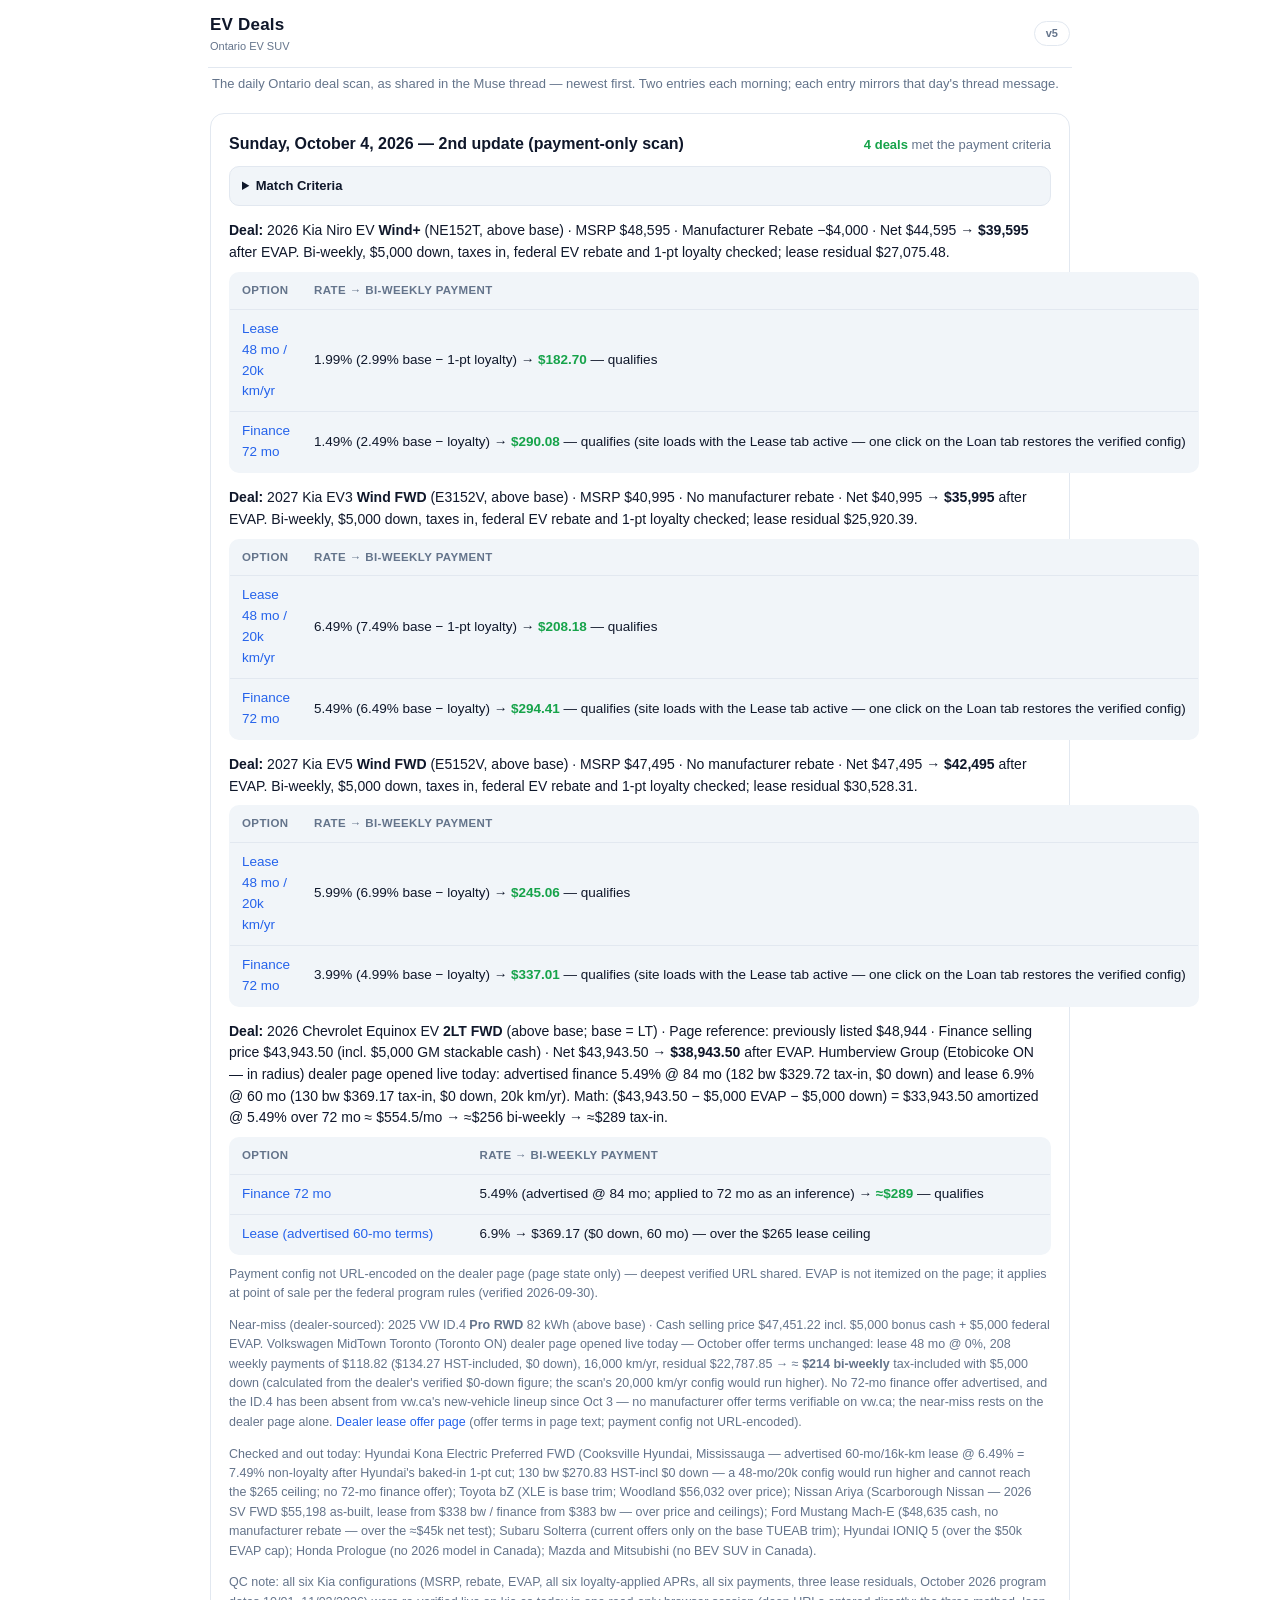
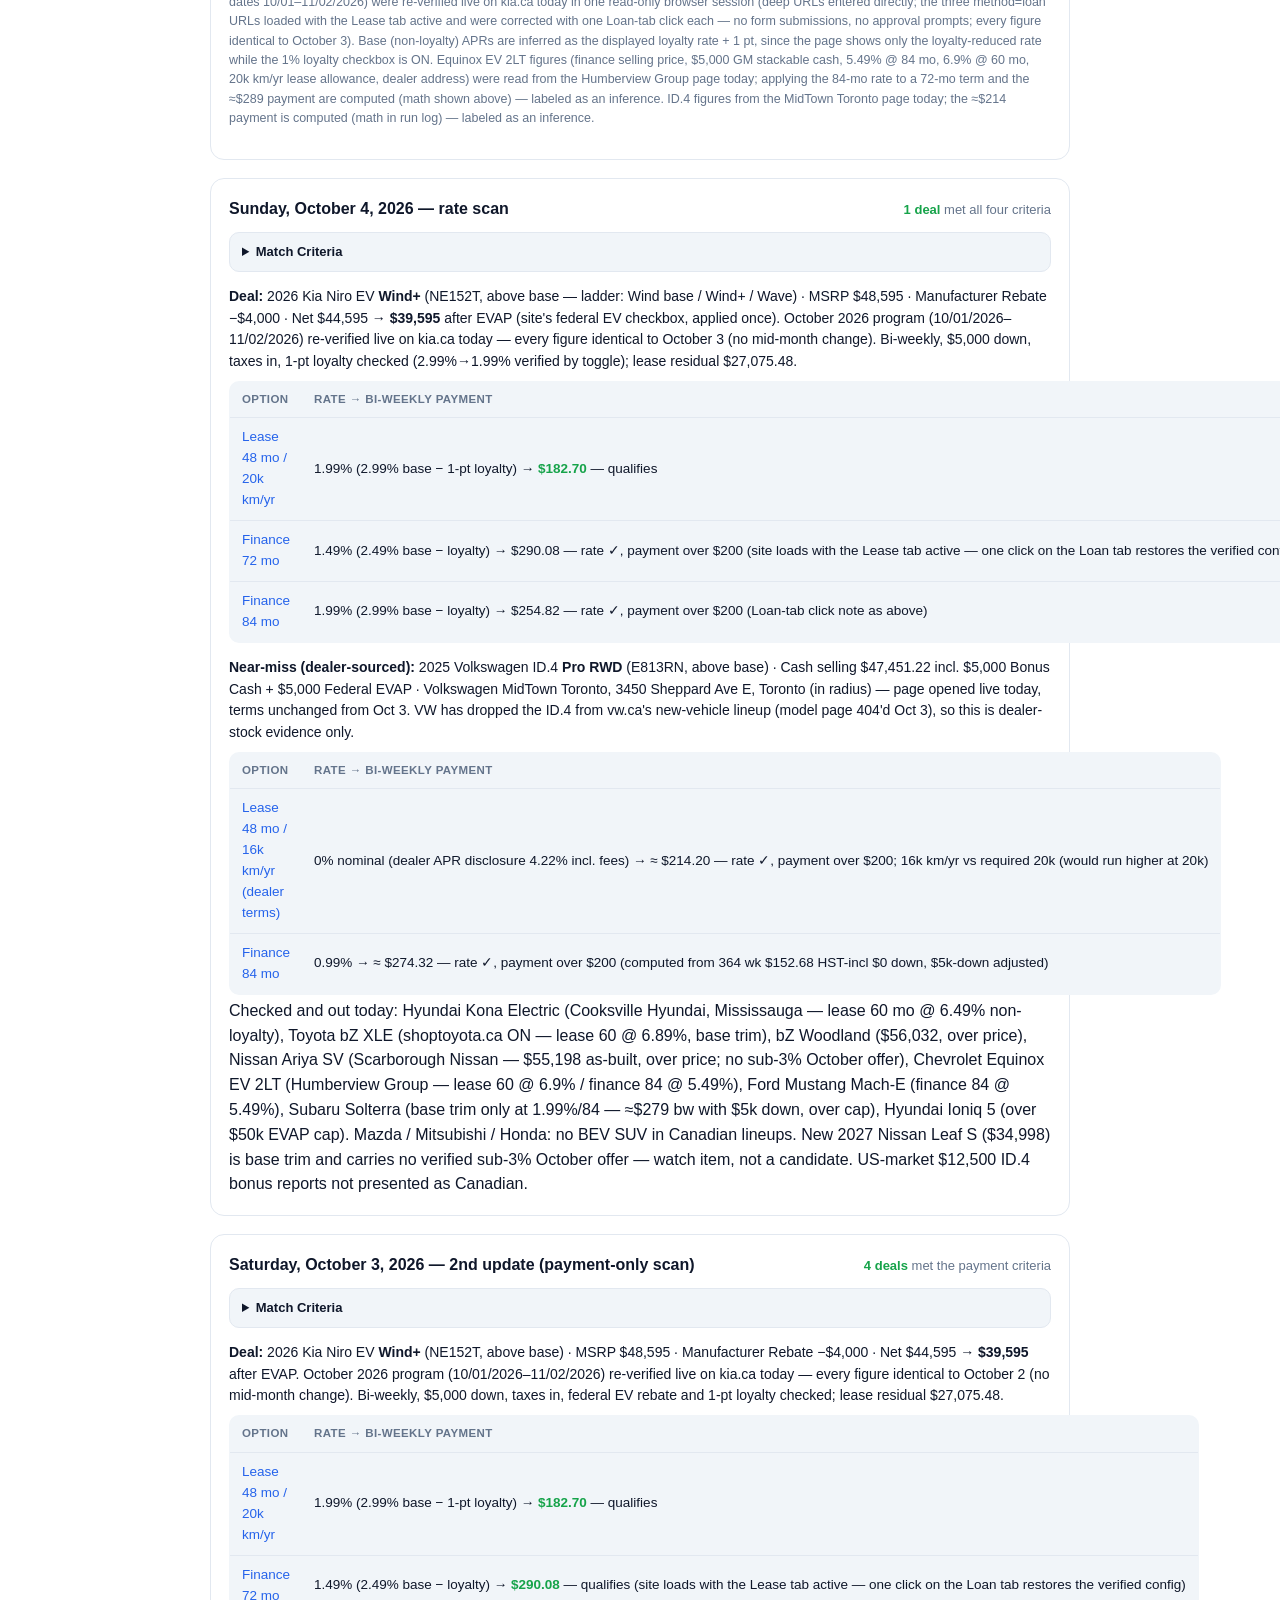
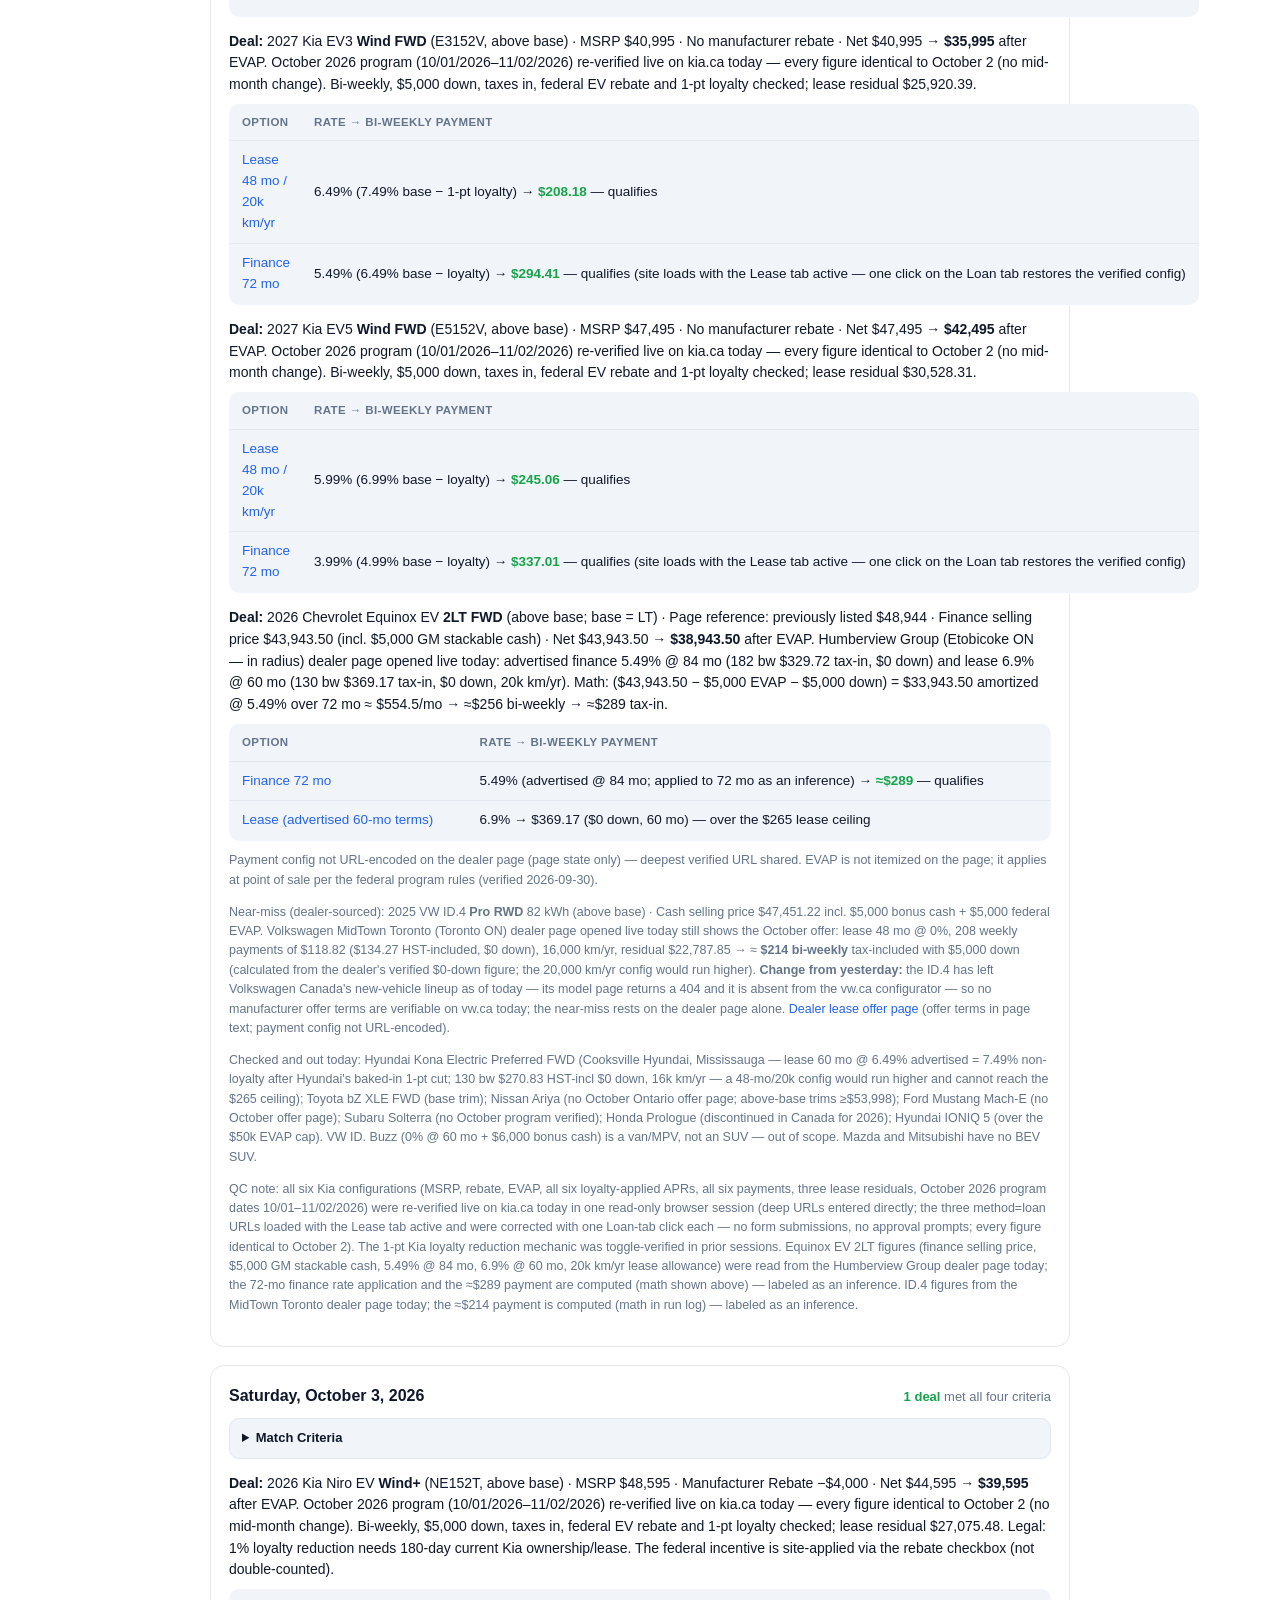
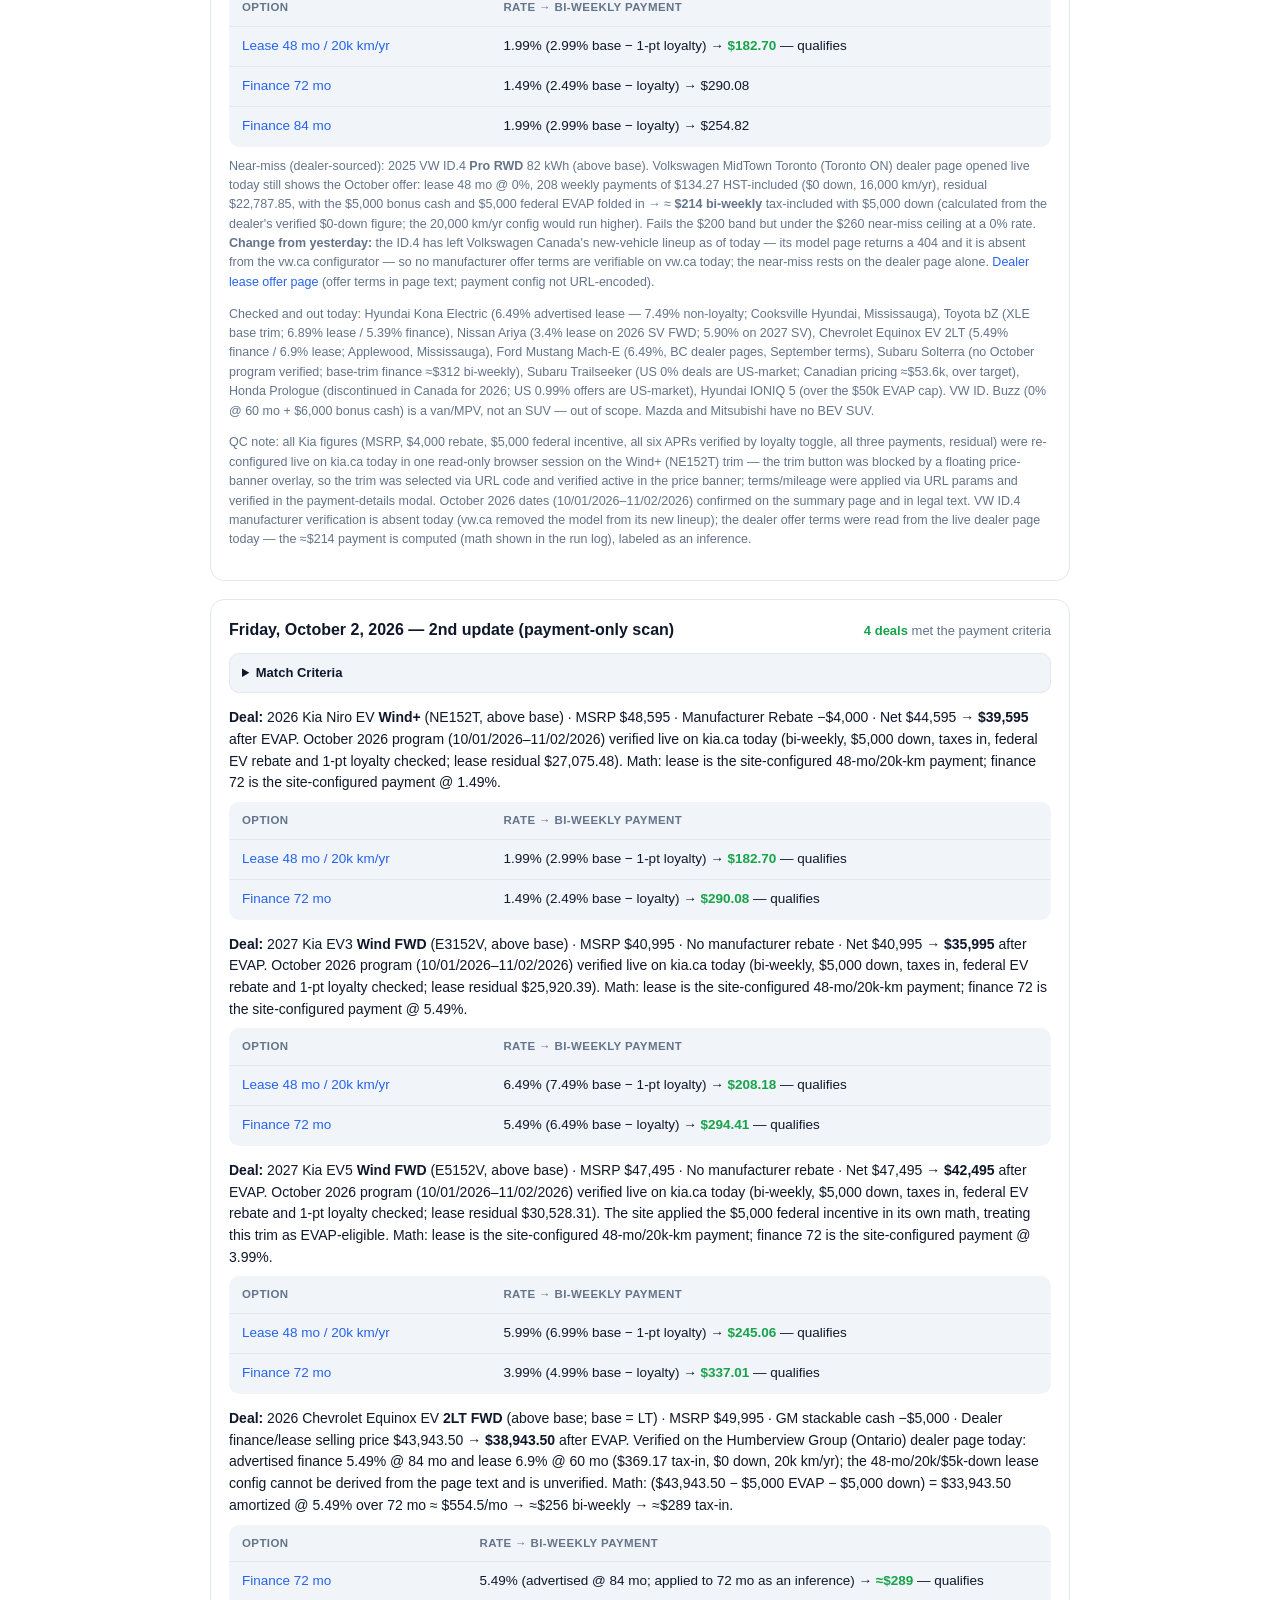
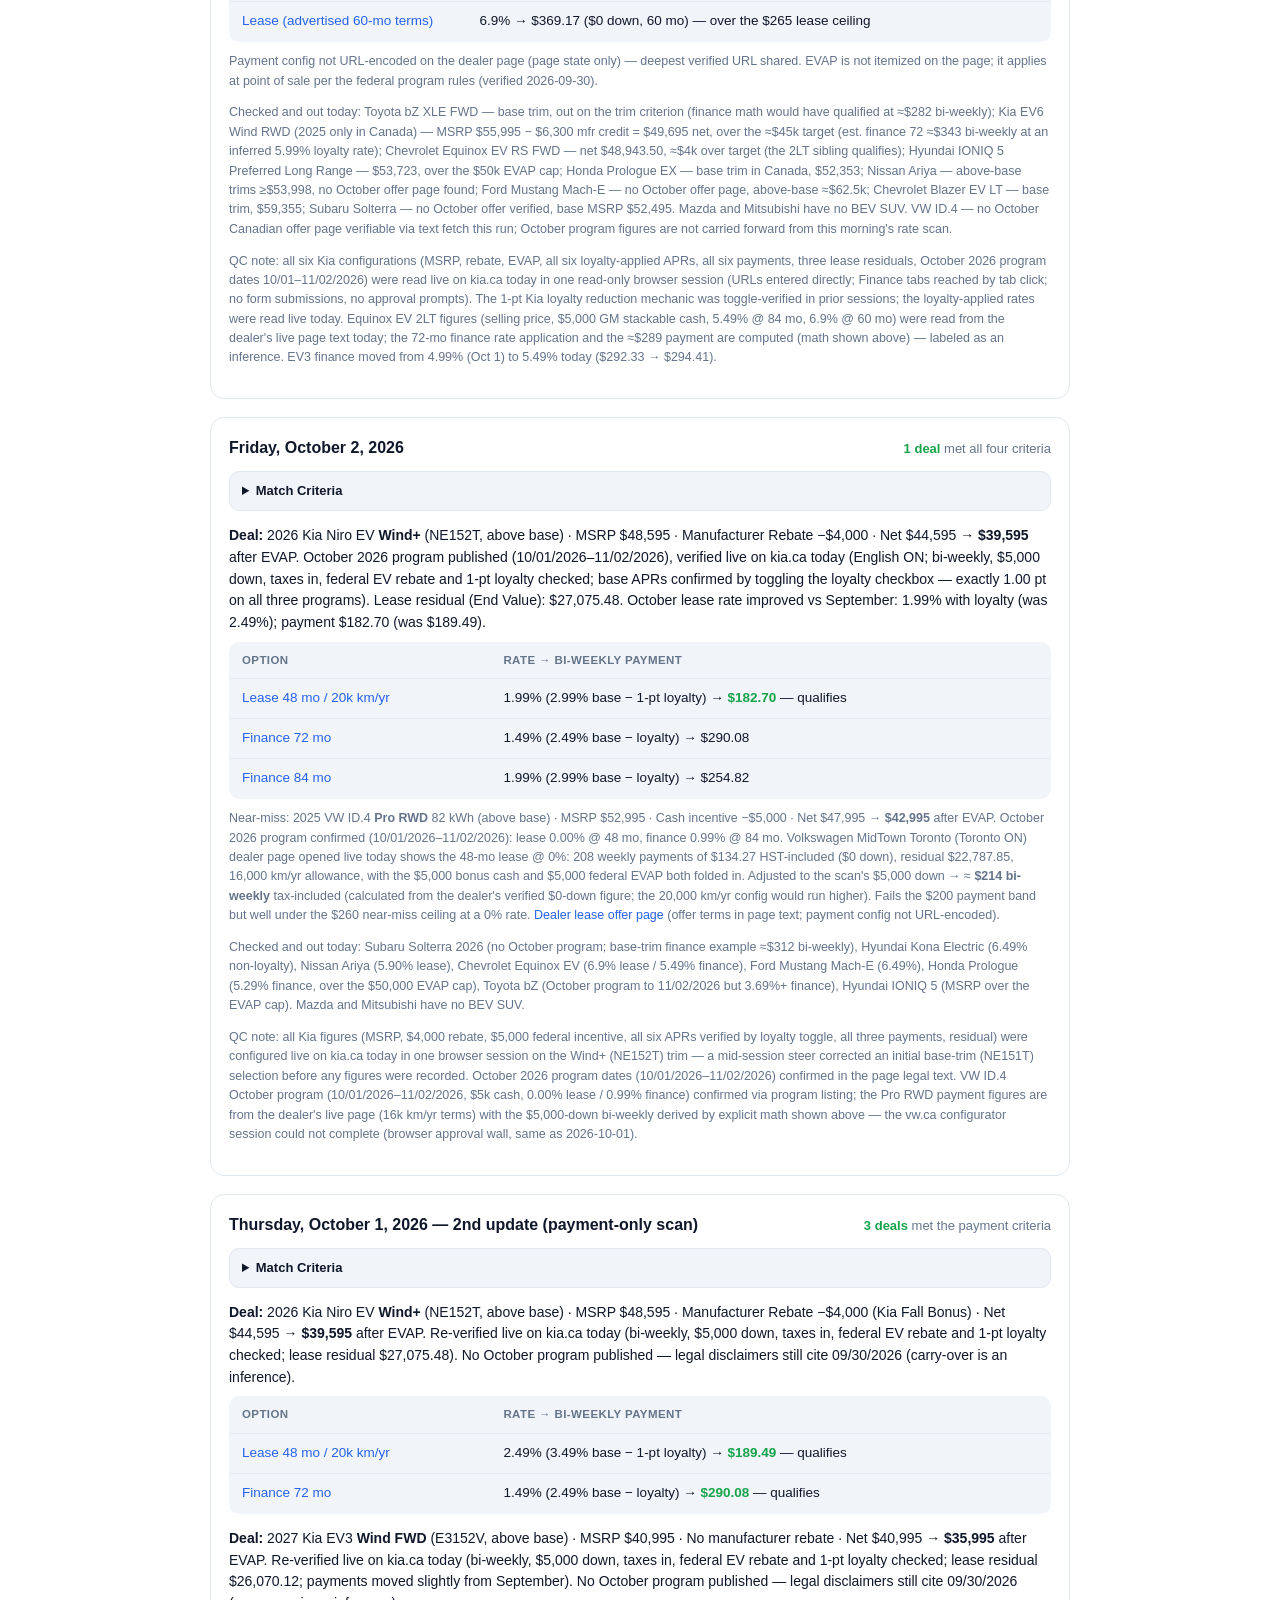
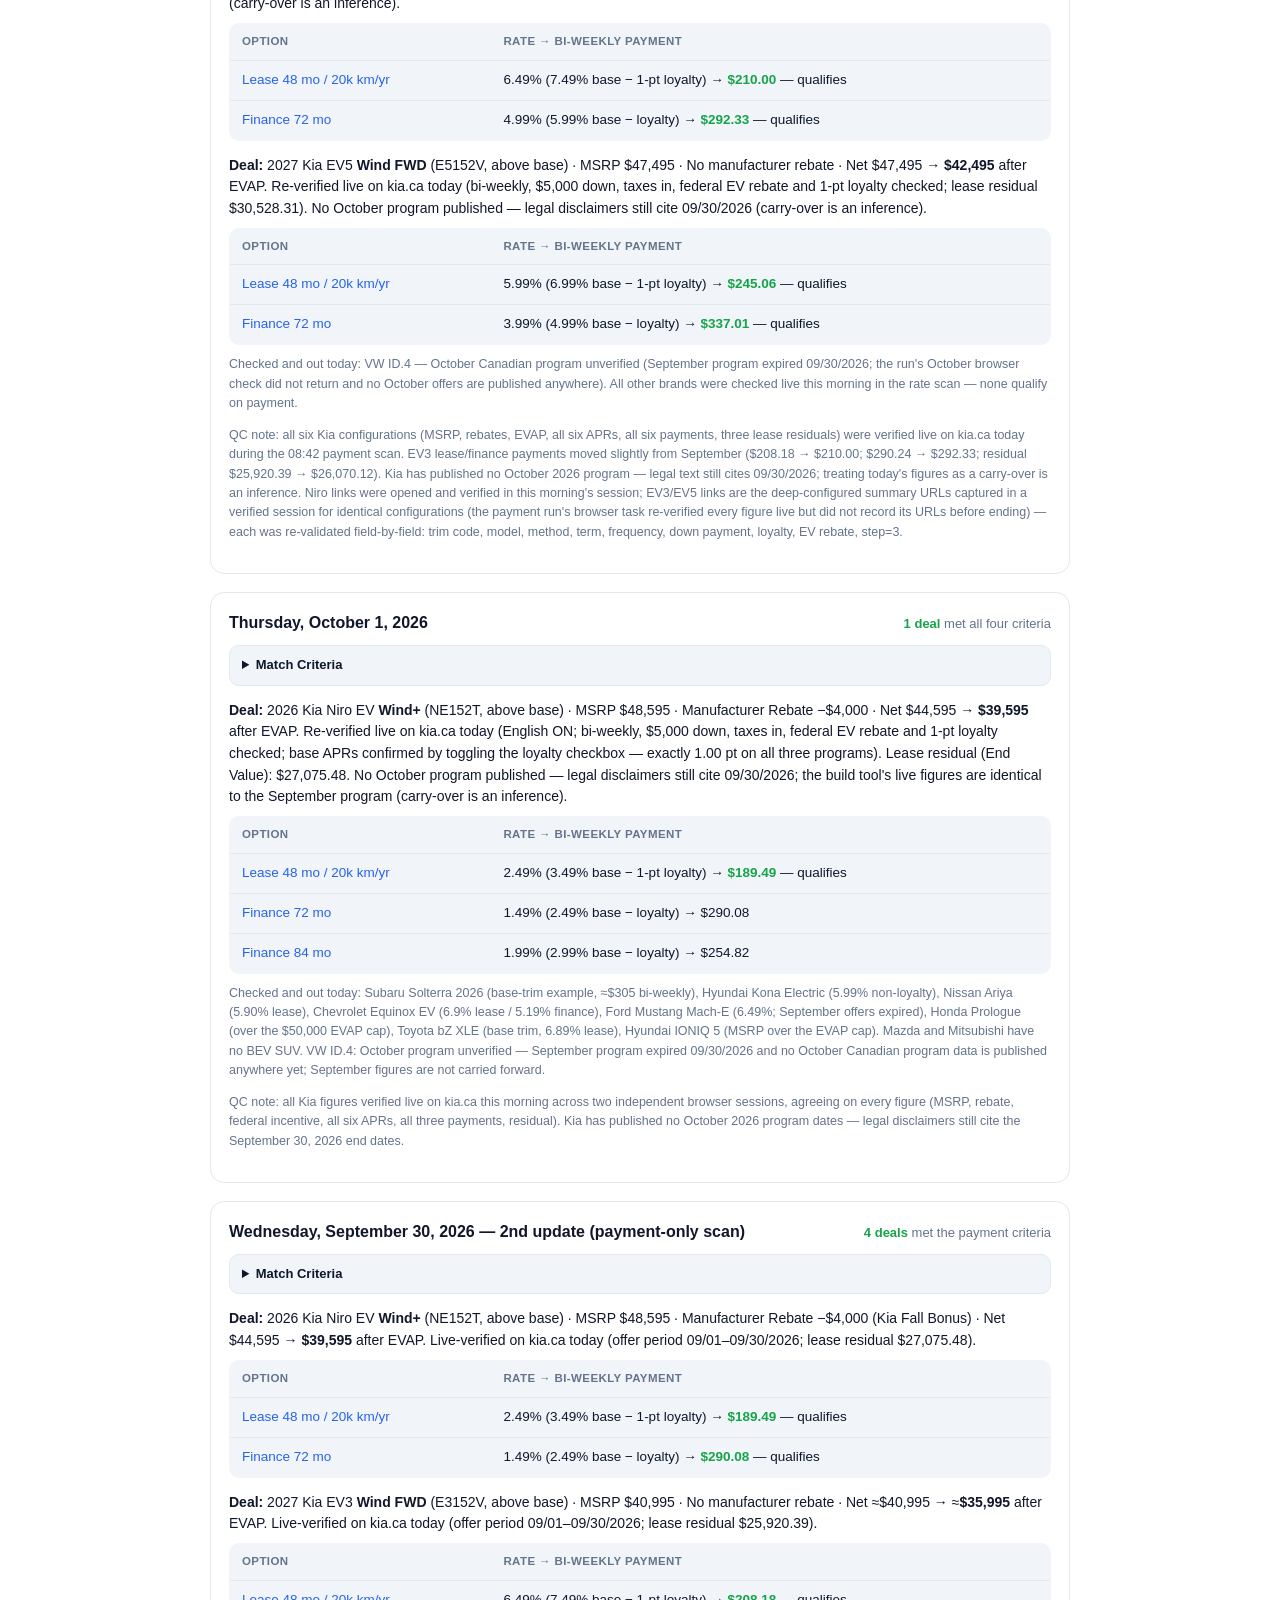
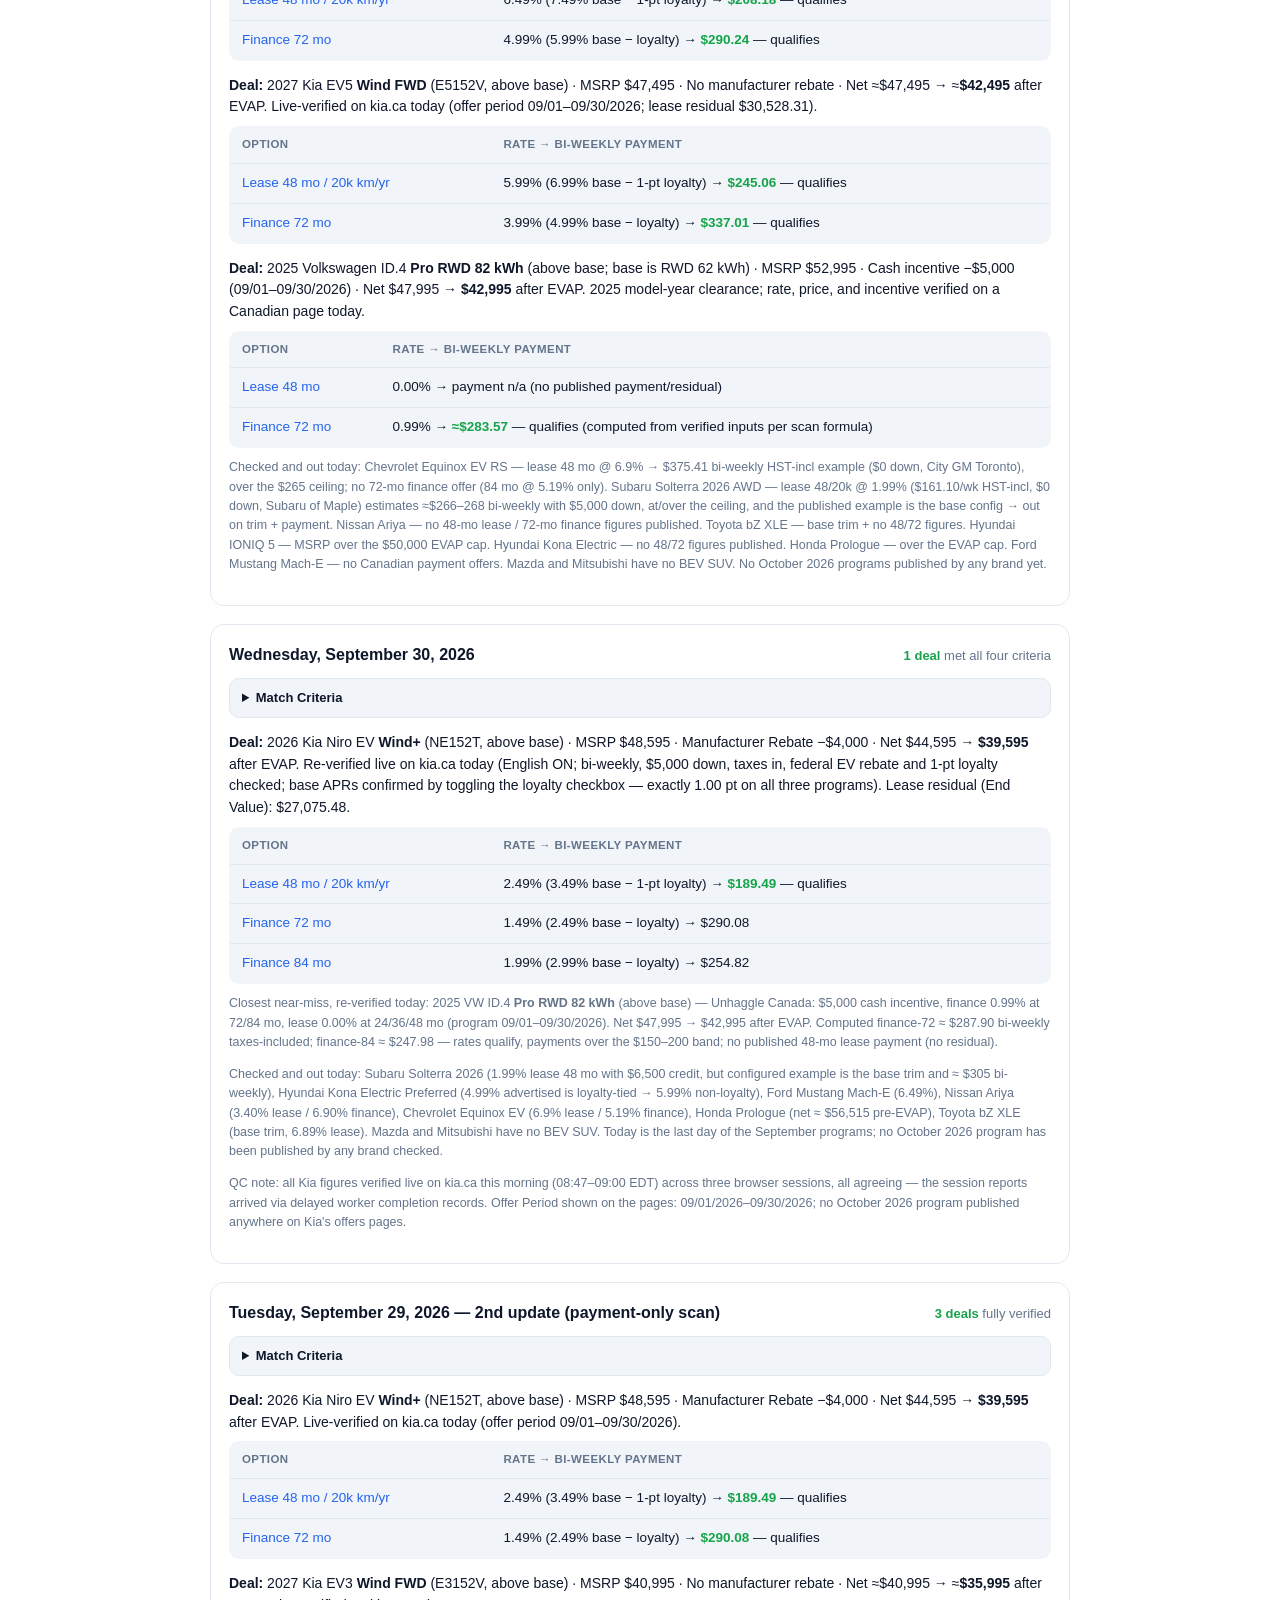
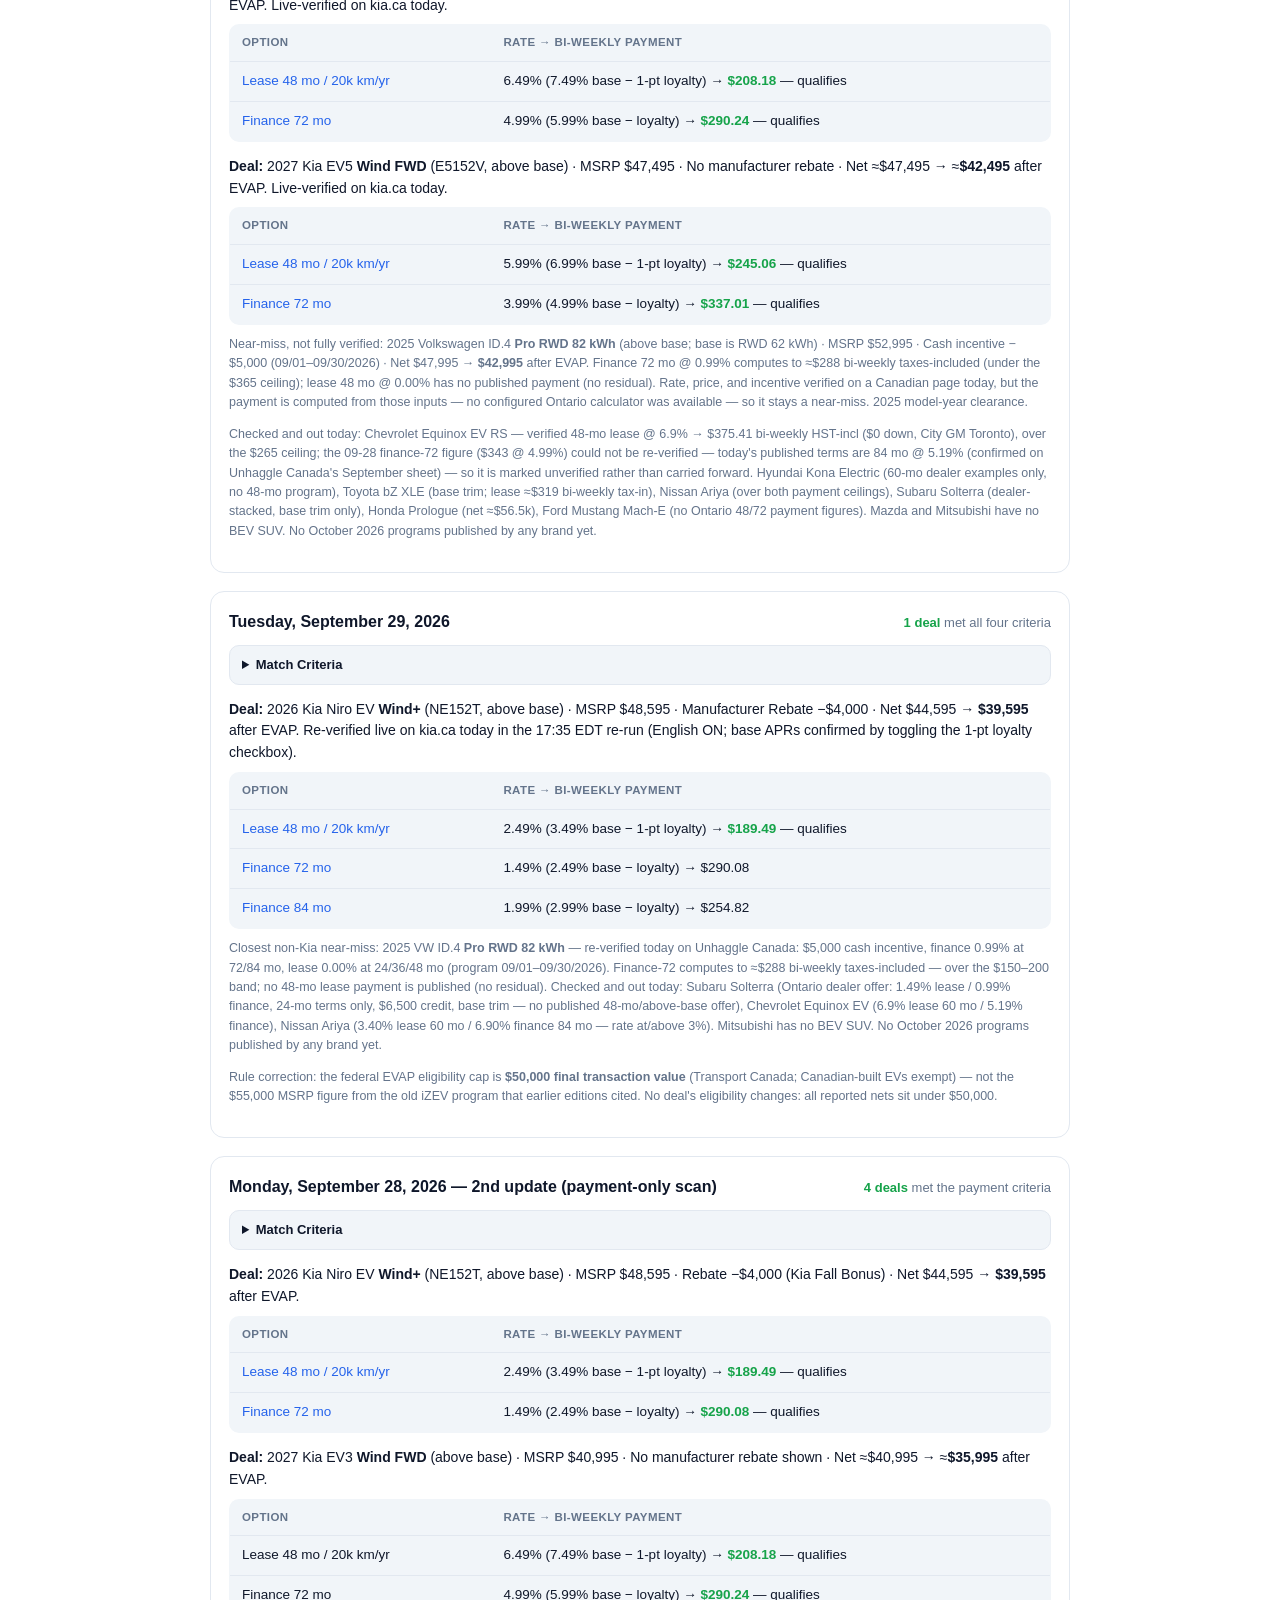
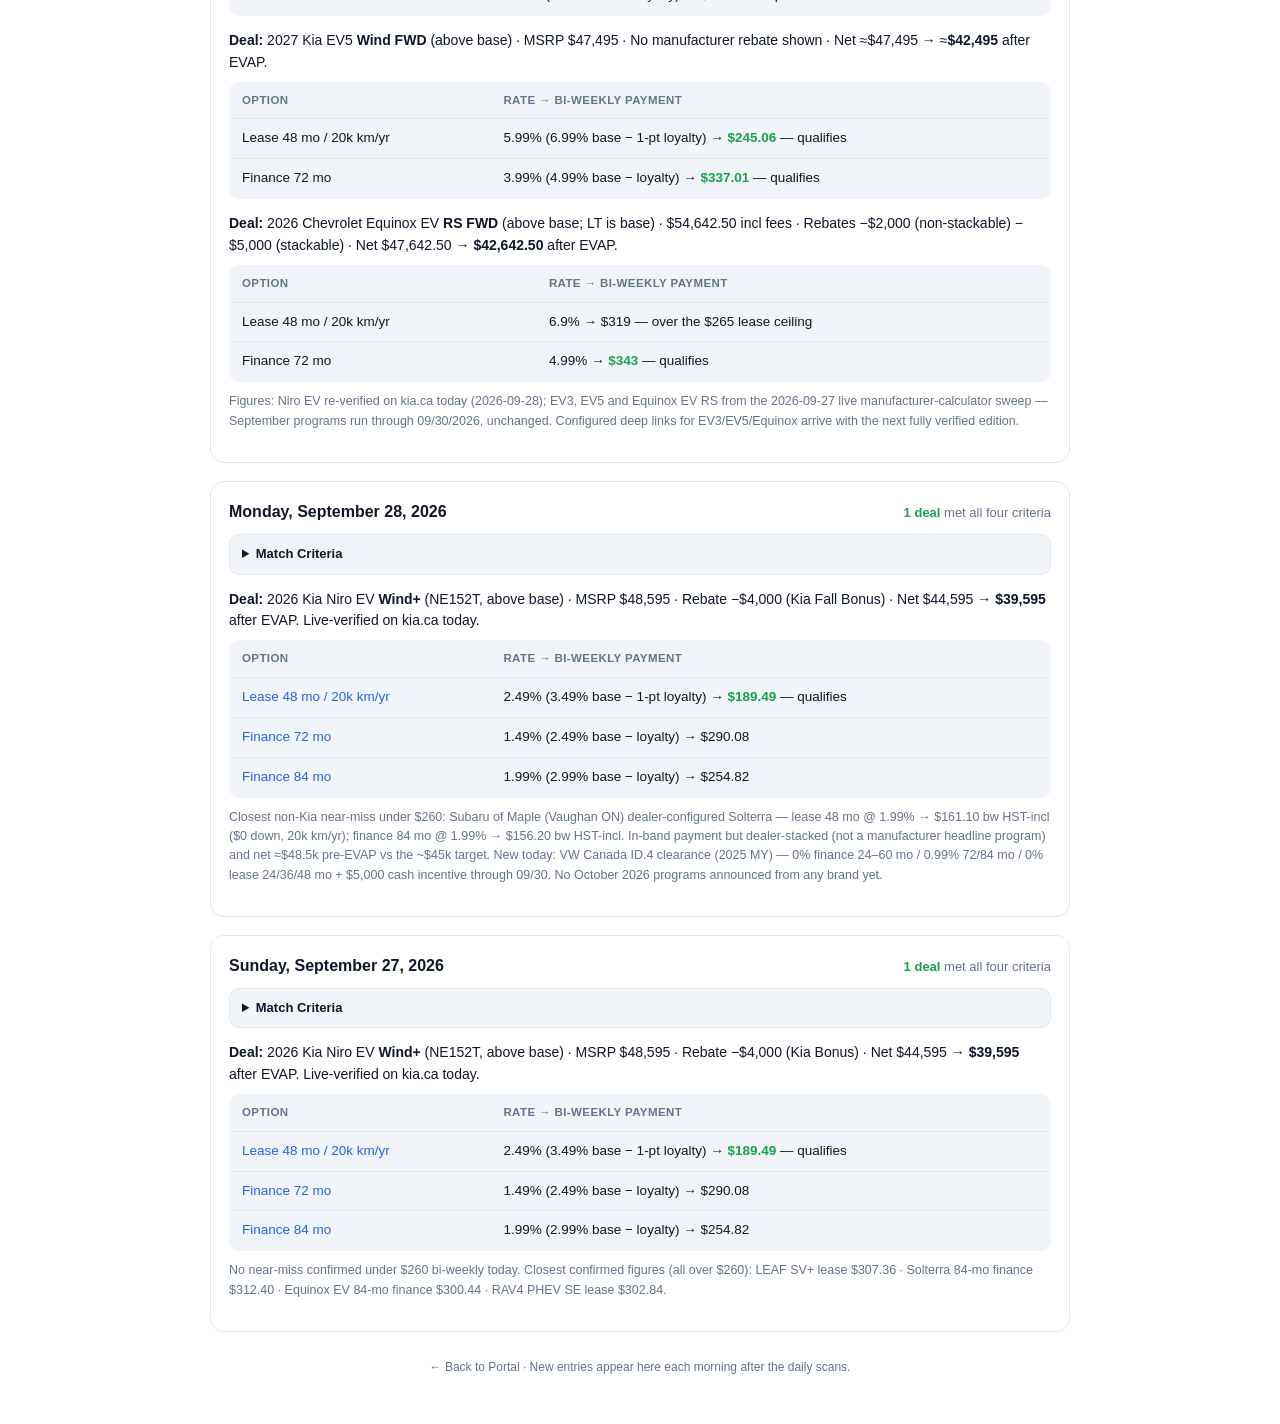
==== commit ebaf4119: "EV deals: sync entry 2026-10-04" ====
--- a/ev-deals/index.html
+++ b/ev-deals/index.html
@@ -16,72 +16,9 @@
 <p class="lede">The daily Ontario deal scan, as shared in the Muse thread — newest first. Two entries each morning; each entry mirrors that day's thread message.</p>
 
 <!-- NEWEST ENTRY GOES DIRECTLY BELOW THIS LINE -->
-
-<article class="day" id="d2026-10-04">
-  <header>
-    <h2>Sunday, October 4, 2026 — rate scan</h2>
-    <span class="verdict"><b>1 deal</b> met all four criteria</span>
-  </header>
-
-  <details class="static">
-    <summary>Match Criteria</summary>
-    <table>
-      <tr><td class="k">Region</td><td>Ontario</td></tr>
-      <tr><td class="k">Down payment</td><td>$5,000</td></tr>
-      <tr><td class="k">Payment frequency</td><td>Bi-weekly, taxes included</td></tr>
-      <tr><td class="k">Lease config</td><td>48 months · 20,000 km/yr</td></tr>
-      <tr><td class="k">Finance configs</td><td>72 months · 84 months</td></tr>
-      <tr><td class="k">Qualifying rate</td><td>&lt;3% APR</td></tr>
-      <tr><td class="k">Qualifying payment</td><td>$150–$200 bi-weekly</td></tr>
-      <tr><td class="k">Net price target</td><td>≈ $45k after manufacturer rebates</td></tr>
-      <tr><td class="k">Trim</td><td>Above base</td></tr>
-      <tr><td class="k">Vehicle scope</td><td>EV only — no PHEVs or hybrids</td></tr>
-      <tr><td class="k">Federal EV incentive</td><td>$5,000 (final transaction value ≤ $50,000; Canadian-built exempt), folded into payments</td></tr>
-      <tr><td class="k">Loyalty rate</td><td>Kia only (buyer qualifies)</td></tr>
-      <tr><td class="k">Offer period</td><td>October 2026 programs (Kia: 10/01/2026–11/02/2026, re-verified live today)</td></tr>
-    </table>
-  </details>
-
-  <div class="deal">
-    <div class="deal-head"><strong>Deal:</strong> 2026 Kia Niro EV <strong>Wind+</strong> (NE152T, above base — ladder: Wind base / Wind+ / Wave) · MSRP $48,595 · Manufacturer Rebate −$4,000 · Net $44,595 → <strong>$39,595</strong> after EVAP (site's federal EV checkbox, applied once). October 2026 program (10/01/2026–11/02/2026) re-verified live on kia.ca today — every figure identical to October 3 (no mid-month change). Bi-weekly, $5,000 down, taxes in, 1-pt loyalty checked (2.99%→1.99% verified by toggle); lease residual $27,075.48.</div>
-    <table class="opts">
-      <tr><th>Option</th><th>Rate → bi-weekly payment</th></tr>
-      <tr>
-        <td><a href="https://www.kia.ca/en/shopping-tools/build-and-price?isDeliveryAndDestination=true&amp;currentVehicleTrimCode=NE152T&amp;step=3&amp;currentVehiclePkgCode=+&amp;evChargers=&amp;exteriorColourCode=SWP&amp;interiorColourCode=WK&amp;paymentFrequency=BIWEEKLY&amp;kilometerAllowance=KMALL20&amp;loanTerm=48&amp;leaseTerm=48&amp;yearCashCustomize=5&amp;loanCashYrRange=24000&amp;method=lease&amp;engineType=EV&amp;model=Niro+EV&amp;year=2026&amp;includeTaxes=true&amp;downPayment=5000&amp;isLoyaltyRate=true&amp;isElectric=true&amp;isElectricRebate=true">Lease 48 mo / 20k km/yr</a></td>
-        <td class="pay">1.99% (2.99% base − 1-pt loyalty) → <span class="qual">$182.70</span> — qualifies</td>
-      </tr>
-      <tr>
-        <td><a href="https://www.kia.ca/en/shopping-tools/build-and-price?isDeliveryAndDestination=true&amp;currentVehicleTrimCode=NE152T&amp;step=3&amp;currentVehiclePkgCode=+&amp;evChargers=&amp;exteriorColourCode=SWP&amp;interiorColourCode=WK&amp;paymentFrequency=BIWEEKLY&amp;kilometerAllowance=KMALL20&amp;loanTerm=72&amp;leaseTerm=48&amp;yearCashCustomize=5&amp;loanCashYrRange=24000&amp;method=loan&amp;engineType=EV&amp;model=Niro+EV&amp;year=2026&amp;includeTaxes=true&amp;downPayment=5000&amp;isElectric=true&amp;isElectricRebate=true&amp;isLoyaltyRate=true">Finance 72 mo</a></td>
-        <td class="pay">1.49% (2.49% base − loyalty) → $290.08 — rate ✓, payment over $200 (site loads with the Lease tab active — one click on the Loan tab restores the verified config)</td>
-      </tr>
-      <tr>
-        <td><a href="https://www.kia.ca/en/shopping-tools/build-and-price?isDeliveryAndDestination=true&amp;currentVehicleTrimCode=NE152T&amp;step=3&amp;currentVehiclePkgCode=+&amp;evChargers=&amp;exteriorColourCode=SWP&amp;interiorColourCode=WK&amp;paymentFrequency=BIWEEKLY&amp;kilometerAllowance=KMALL20&amp;loanTerm=84&amp;leaseTerm=48&amp;yearCashCustomize=5&amp;loanCashYrRange=24000&amp;method=loan&amp;engineType=EV&amp;model=Niro+EV&amp;year=2026&amp;includeTaxes=true&amp;downPayment=5000&amp;isElectric=true&amp;isElectricRebate=true&amp;isLoyaltyRate=true">Finance 84 mo</a></td>
-        <td class="pay">1.99% (2.99% base − loyalty) → $254.82 — rate ✓, payment over $200 (Loan-tab click note as above)</td>
-      </tr>
-    </table>
-  </div>
-
-  <div class="deal">
-    <div class="deal-head"><strong>Near-miss (dealer-sourced):</strong> 2025 Volkswagen ID.4 <strong>Pro RWD</strong> (E813RN, above base) · Cash selling $47,451.22 incl. $5,000 Bonus Cash + $5,000 Federal EVAP · Volkswagen MidTown Toronto, 3450 Sheppard Ave E, Toronto (in radius) — page opened live today, terms unchanged from Oct 3. VW has dropped the ID.4 from vw.ca's new-vehicle lineup (model page 404'd Oct 3), so this is dealer-stock evidence only.</div>
-    <table class="opts">
-      <tr><th>Option</th><th>Rate → bi-weekly payment</th></tr>
-      <tr>
-        <td><a href="https://www.vwmidtowntoronto.com/en/new-catalog/volkswagen/2024-volkswagen-id-dot-4-pro-id27805">Lease 48 mo / 16k km/yr (dealer terms)</a></td>
-        <td class="pay">0% nominal (dealer APR disclosure 4.22% incl. fees) → ≈ $214.20 — rate ✓, payment over $200; 16k km/yr vs required 20k (would run higher at 20k)</td>
-      </tr>
-      <tr>
-        <td><a href="https://www.vwmidtowntoronto.com/en/new-catalog/volkswagen/2024-volkswagen-id-dot-4-pro-id27805">Finance 84 mo</a></td>
-        <td class="pay">0.99% → ≈ $274.32 — rate ✓, payment over $200 (computed from 364 wk $152.68 HST-incl $0 down, $5k-down adjusted)</td>
-      </tr>
-    </table>
-  </div>
-
-  <div class="checked">Checked and out today: Hyundai Kona Electric (Cooksville Hyundai, Mississauga — lease 60 mo @ 6.49% non-loyalty), Toyota bZ XLE (shoptoyota.ca ON — lease 60 @ 6.89%, base trim), bZ Woodland ($56,032, over price), Nissan Ariya SV (Scarborough Nissan — $55,198 as-built, over price; no sub-3% October offer), Chevrolet Equinox EV 2LT (Humberview Group — lease 60 @ 6.9% / finance 84 @ 5.49%), Ford Mustang Mach-E (finance 84 @ 5.49%), Subaru Solterra (base trim only at 1.99%/84 — ≈$279 bw with $5k down, over cap), Hyundai Ioniq 5 (over $50k EVAP cap). Mazda / Mitsubishi / Honda: no BEV SUV in Canadian lineups. New 2027 Nissan Leaf S ($34,998) is base trim and carries no verified sub-3% October offer — watch item, not a candidate. US-market $12,500 ID.4 bonus reports not presented as Canadian.</div>
-</article>
-
-<article class="day" id="d2026-10-03-b">
-  <header>
-    <h2>Saturday, October 3, 2026 — 2nd update (payment-only scan)</h2>
+<article class="day" id="d2026-10-04-b">
+  <header>
+    <h2>Sunday, October 4, 2026 — 2nd update (payment-only scan)</h2>
     <span class="verdict"><b>4 deals</b> met the payment criteria</span>
   </header>
 
@@ -101,27 +38,27 @@
       <tr><td class="k">Vehicle scope</td><td>EV only — no PHEVs or hybrids</td></tr>
       <tr><td class="k">Federal EV incentive</td><td>$5,000 (final transaction value ≤ $50,000; Canadian-built exempt), folded into payments</td></tr>
       <tr><td class="k">Loyalty rate</td><td>Kia only (buyer qualifies)</td></tr>
-      <tr><td class="k">Offer period</td><td>October 2026 programs 10/01/2026–11/02/2026 (Kia re-verified live today; VW ID.4 removed from vw.ca new lineup today — dealer offer page only)</td></tr>
-    </table>
-  </details>
-
-  <div class="deal">
-    <div class="deal-head"><strong>Deal:</strong> 2026 Kia Niro EV <strong>Wind+</strong> (NE152T, above base) · MSRP $48,595 · Manufacturer Rebate −$4,000 · Net $44,595 → <strong>$39,595</strong> after EVAP. October 2026 program (10/01/2026–11/02/2026) re-verified live on kia.ca today — every figure identical to October 2 (no mid-month change). Bi-weekly, $5,000 down, taxes in, federal EV rebate and 1-pt loyalty checked; lease residual $27,075.48.</div>
-    <table class="opts">
-      <tr><th>Option</th><th>Rate → bi-weekly payment</th></tr>
-      <tr>
-        <td><a href="https://www.kia.ca/en/shopping-tools/build-and-price?isDeliveryAndDestination=true&amp;currentVehicleTrimCode=NE152T&amp;step=3&amp;currentVehiclePkgCode=+&amp;evChargers=&amp;exteriorColourCode=SWP&amp;interiorColourCode=WK&amp;paymentFrequency=BIWEEKLY&amp;kilometerAllowance=KMALL20&amp;loanTerm=84&amp;leaseTerm=48&amp;yearCashCustomize=5&amp;loanCashYrRange=24000&amp;method=lease&amp;engineType=EV&amp;model=Niro+EV&amp;year=2026&amp;isElectric=true&amp;downPayment=5000&amp;isElectricRebate=true&amp;includeTaxes=true&amp;isLoyaltyRate=true">Lease 48 mo / 20k km/yr</a></td>
+      <tr><td class="k">Offer period</td><td>October 2026 programs 10/01/2026–11/02/2026 (all six Kia configs re-verified live today — every figure identical to Oct 3, no mid-month change; VW ID.4 absent from vw.ca new lineup since Oct 3 — dealer offer page only)</td></tr>
+    </table>
+  </details>
+
+  <div class="deal">
+    <div class="deal-head"><strong>Deal:</strong> 2026 Kia Niro EV <strong>Wind+</strong> (NE152T, above base) · MSRP $48,595 · Manufacturer Rebate −$4,000 · Net $44,595 → <strong>$39,595</strong> after EVAP. Bi-weekly, $5,000 down, taxes in, federal EV rebate and 1-pt loyalty checked; lease residual $27,075.48.</div>
+    <table class="opts">
+      <tr><th>Option</th><th>Rate → bi-weekly payment</th></tr>
+      <tr>
+        <td><a href="https://www.kia.ca/en/shopping-tools/build-and-price?isDeliveryAndDestination=true&amp;currentVehicleTrimCode=NE152T&amp;step=3&amp;currentVehiclePkgCode=+&amp;evChargers=&amp;exteriorColourCode=SWP&amp;interiorColourCode=WK&amp;paymentFrequency=BIWEEKLY&amp;kilometerAllowance=KMALL20&amp;loanTerm=48&amp;leaseTerm=48&amp;yearCashCustomize=5&amp;loanCashYrRange=24000&amp;method=lease&amp;engineType=EV&amp;model=Niro+EV&amp;year=2026&amp;includeTaxes=true&amp;downPayment=5000&amp;isLoyaltyRate=true&amp;isElectric=true&amp;isElectricRebate=true">Lease 48 mo / 20k km/yr</a></td>
         <td class="pay">1.99% (2.99% base − 1-pt loyalty) → <span class="qual">$182.70</span> — qualifies</td>
       </tr>
       <tr>
-        <td><a href="https://www.kia.ca/en/shopping-tools/build-and-price?isDeliveryAndDestination=true&amp;currentVehicleTrimCode=NE152T&amp;step=3&amp;currentVehiclePkgCode=+&amp;evChargers=&amp;exteriorColourCode=SWP&amp;interiorColourCode=WK&amp;paymentFrequency=BIWEEKLY&amp;kilometerAllowance=KMALL20&amp;loanTerm=72&amp;leaseTerm=48&amp;yearCashCustomize=5&amp;loanCashYrRange=24000&amp;method=loan&amp;engineType=EV&amp;model=Niro+EV&amp;year=2026&amp;isElectric=true&amp;downPayment=5000&amp;isElectricRebate=true&amp;includeTaxes=true&amp;isLoyaltyRate=true">Finance 72 mo</a></td>
+        <td><a href="https://www.kia.ca/en/shopping-tools/build-and-price?isDeliveryAndDestination=true&amp;currentVehicleTrimCode=NE152T&amp;step=3&amp;currentVehiclePkgCode=+&amp;evChargers=&amp;exteriorColourCode=SWP&amp;interiorColourCode=WK&amp;paymentFrequency=BIWEEKLY&amp;kilometerAllowance=KMALL20&amp;loanTerm=72&amp;leaseTerm=48&amp;yearCashCustomize=5&amp;loanCashYrRange=24000&amp;method=loan&amp;engineType=EV&amp;model=Niro+EV&amp;year=2026&amp;includeTaxes=true&amp;downPayment=5000&amp;isElectric=true&amp;isElectricRebate=true&amp;isLoyaltyRate=true">Finance 72 mo</a></td>
         <td class="pay">1.49% (2.49% base − loyalty) → <span class="qual">$290.08</span> — qualifies (site loads with the Lease tab active — one click on the Loan tab restores the verified config)</td>
       </tr>
     </table>
   </div>
 
   <div class="deal">
-    <div class="deal-head"><strong>Deal:</strong> 2027 Kia EV3 <strong>Wind FWD</strong> (E3152V, above base) · MSRP $40,995 · No manufacturer rebate · Net $40,995 → <strong>$35,995</strong> after EVAP. October 2026 program (10/01/2026–11/02/2026) re-verified live on kia.ca today — every figure identical to October 2 (no mid-month change). Bi-weekly, $5,000 down, taxes in, federal EV rebate and 1-pt loyalty checked; lease residual $25,920.39.</div>
+    <div class="deal-head"><strong>Deal:</strong> 2027 Kia EV3 <strong>Wind FWD</strong> (E3152V, above base) · MSRP $40,995 · No manufacturer rebate · Net $40,995 → <strong>$35,995</strong> after EVAP. Bi-weekly, $5,000 down, taxes in, federal EV rebate and 1-pt loyalty checked; lease residual $25,920.39.</div>
     <table class="opts">
       <tr><th>Option</th><th>Rate → bi-weekly payment</th></tr>
       <tr>
@@ -136,7 +73,7 @@
   </div>
 
   <div class="deal">
-    <div class="deal-head"><strong>Deal:</strong> 2027 Kia EV5 <strong>Wind FWD</strong> (E5152V, above base) · MSRP $47,495 · No manufacturer rebate · Net $47,495 → <strong>$42,495</strong> after EVAP. October 2026 program (10/01/2026–11/02/2026) re-verified live on kia.ca today — every figure identical to October 2 (no mid-month change). Bi-weekly, $5,000 down, taxes in, federal EV rebate and 1-pt loyalty checked; lease residual $30,528.31.</div>
+    <div class="deal-head"><strong>Deal:</strong> 2027 Kia EV5 <strong>Wind FWD</strong> (E5152V, above base) · MSRP $47,495 · No manufacturer rebate · Net $47,495 → <strong>$42,495</strong> after EVAP. Bi-weekly, $5,000 down, taxes in, federal EV rebate and 1-pt loyalty checked; lease residual $30,528.31.</div>
     <table class="opts">
       <tr><th>Option</th><th>Rate → bi-weekly payment</th></tr>
       <tr>
@@ -144,7 +81,7 @@
         <td class="pay">5.99% (6.99% base − loyalty) → <span class="qual">$245.06</span> — qualifies</td>
       </tr>
       <tr>
-        <td><a href="https://www.kia.ca/en/shopping-tools/build-and-price?currentVehicleTrimCode=E5152V&amp;evChargers=&amp;exteriorColourCode=SWP&amp;interiorColourCode=OVS&amp;paymentFrequency=BIWEEKLY&amp;kilometerAllowance=KMALL20&amp;isDeliveryAndDestination=true&amp;loanTerm=72&amp;leaseTerm=48&amp;yearCashCustomize=5&amp;loanCashYrRange=24000&amp;engineType=EV&amp;method=loan&amp;step=3&amp;currentVehiclePkgCode=+&amp;model=EV5&amp;year=2027&amp;includeTaxes=true&amp;downPayment=5000&amp;isLoyaltyRate=true&amp;isElectric=true&amp;isElectricRebate=true&amp;gasPrice=0&amp;gasEfficiency=0&amp;electricityPrice=0">Finance 72 mo</a></td>
+        <td><a href="https://www.kia.ca/en/shopping-tools/build-and-price?currentVehicleTrimCode=E5152V&amp;currentVehiclePkgCode=+&amp;model=EV5&amp;year=2027&amp;evChargers=&amp;exteriorColourCode=SWP&amp;interiorColourCode=OVS&amp;includeTaxes=true&amp;downPayment=5000&amp;paymentFrequency=BIWEEKLY&amp;kilometerAllowance=KMALL20&amp;isDeliveryAndDestination=true&amp;loanTerm=72&amp;leaseTerm=48&amp;isLoyaltyRate=true&amp;isElectric=true&amp;isElectricRebate=true&amp;gasPrice=0&amp;gasEfficiency=0&amp;electricityPrice=0&amp;yearCashCustomize=5&amp;loanCashYrRange=24000&amp;engineType=EV&amp;method=loan&amp;step=3">Finance 72 mo</a></td>
         <td class="pay">3.99% (4.99% base − loyalty) → <span class="qual">$337.01</span> — qualifies (site loads with the Lease tab active — one click on the Loan tab restores the verified config)</td>
       </tr>
     </table>
@@ -166,14 +103,16 @@
     <p class="note">Payment config not URL-encoded on the dealer page (page state only) — deepest verified URL shared. EVAP is not itemized on the page; it applies at point of sale per the federal program rules (verified 2026-09-30).</p>
   </div>
 
-  <p class="note">Near-miss (dealer-sourced): 2025 VW ID.4 <strong>Pro RWD</strong> 82 kWh (above base) · Cash selling price $47,451.22 incl. $5,000 bonus cash + $5,000 federal EVAP. Volkswagen MidTown Toronto (Toronto ON) dealer page opened live today still shows the October offer: lease 48 mo @ 0%, 208 weekly payments of $118.82 ($134.27 HST-included, $0 down), 16,000 km/yr, residual $22,787.85 → ≈ <strong>$214 bi-weekly</strong> tax-included with $5,000 down (calculated from the dealer's verified $0-down figure; the 20,000 km/yr config would run higher). <strong>Change from yesterday:</strong> the ID.4 has left Volkswagen Canada's new-vehicle lineup as of today — its model page returns a 404 and it is absent from the vw.ca configurator — so no manufacturer offer terms are verifiable on vw.ca today; the near-miss rests on the dealer page alone. <a href="https://www.vwmidtowntoronto.com/en/new-catalog/volkswagen/2024-volkswagen-id-dot-4-pro-id27805">Dealer lease offer page</a> (offer terms in page text; payment config not URL-encoded).</p>
-  <p class="note">Checked and out today: Hyundai Kona Electric Preferred FWD (Cooksville Hyundai, Mississauga — lease 60 mo @ 6.49% advertised = 7.49% non-loyalty after Hyundai's baked-in 1-pt cut; 130 bw $270.83 HST-incl $0 down, 16k km/yr — a 48-mo/20k config would run higher and cannot reach the $265 ceiling); Toyota bZ XLE FWD (base trim); Nissan Ariya (no October Ontario offer page; above-base trims ≥$53,998); Ford Mustang Mach-E (no October offer page); Subaru Solterra (no October program verified); Honda Prologue (discontinued in Canada for 2026); Hyundai IONIQ 5 (over the $50k EVAP cap). VW ID. Buzz (0% @ 60 mo + $6,000 bonus cash) is a van/MPV, not an SUV — out of scope. Mazda and Mitsubishi have no BEV SUV.</p>
-  <p class="note">QC note: all six Kia configurations (MSRP, rebate, EVAP, all six loyalty-applied APRs, all six payments, three lease residuals, October 2026 program dates 10/01–11/02/2026) were re-verified live on kia.ca today in one read-only browser session (deep URLs entered directly; the three method=loan URLs loaded with the Lease tab active and were corrected with one Loan-tab click each — no form submissions, no approval prompts; every figure identical to October 2). The 1-pt Kia loyalty reduction mechanic was toggle-verified in prior sessions. Equinox EV 2LT figures (finance selling price, $5,000 GM stackable cash, 5.49% @ 84 mo, 6.9% @ 60 mo, 20k km/yr lease allowance) were read from the Humberview Group dealer page today; the 72-mo finance rate application and the ≈$289 payment are computed (math shown above) — labeled as an inference. ID.4 figures from the MidTown Toronto dealer page today; the ≈$214 payment is computed (math in run log) — labeled as an inference.</p>
-</article>
-
-<article class="day" id="d2026-10-03">
-  <header>
-    <h2>Saturday, October 3, 2026</h2>
+  <p class="note">Near-miss (dealer-sourced): 2025 VW ID.4 <strong>Pro RWD</strong> 82 kWh (above base) · Cash selling price $47,451.22 incl. $5,000 bonus cash + $5,000 federal EVAP. Volkswagen MidTown Toronto (Toronto ON) dealer page opened live today — October offer terms unchanged: lease 48 mo @ 0%, 208 weekly payments of $118.82 ($134.27 HST-included, $0 down), 16,000 km/yr, residual $22,787.85 → ≈ <strong>$214 bi-weekly</strong> tax-included with $5,000 down (calculated from the dealer's verified $0-down figure; the scan's 20,000 km/yr config would run higher). No 72-mo finance offer advertised, and the ID.4 has been absent from vw.ca's new-vehicle lineup since Oct 3 — no manufacturer offer terms verifiable on vw.ca; the near-miss rests on the dealer page alone. <a href="https://www.vwmidtowntoronto.com/en/new-catalog/volkswagen/2024-volkswagen-id-dot-4-pro-id27805">Dealer lease offer page</a> (offer terms in page text; payment config not URL-encoded).</p>
+  <p class="note">Checked and out today: Hyundai Kona Electric Preferred FWD (Cooksville Hyundai, Mississauga — advertised 60-mo/16k-km lease @ 6.49% = 7.49% non-loyalty after Hyundai's baked-in 1-pt cut; 130 bw $270.83 HST-incl $0 down — a 48-mo/20k config would run higher and cannot reach the $265 ceiling; no 72-mo finance offer); Toyota bZ (XLE is base trim; Woodland $56,032 over price); Nissan Ariya (Scarborough Nissan — 2026 SV FWD $55,198 as-built, lease from $338 bw / finance from $383 bw — over price and ceilings); Ford Mustang Mach-E ($48,635 cash, no manufacturer rebate — over the ≈$45k net test); Subaru Solterra (current offers only on the base TUEAB trim); Hyundai IONIQ 5 (over the $50k EVAP cap); Honda Prologue (no 2026 model in Canada); Mazda and Mitsubishi (no BEV SUV in Canada).</p>
+  <p class="note">QC note: all six Kia configurations (MSRP, rebate, EVAP, all six loyalty-applied APRs, all six payments, three lease residuals, October 2026 program dates 10/01–11/02/2026) were re-verified live on kia.ca today in one read-only browser session (deep URLs entered directly; the three method=loan URLs loaded with the Lease tab active and were corrected with one Loan-tab click each — no form submissions, no approval prompts; every figure identical to October 3). Base (non-loyalty) APRs are inferred as the displayed loyalty rate + 1 pt, since the page shows only the loyalty-reduced rate while the 1% loyalty checkbox is ON. Equinox EV 2LT figures (finance selling price, $5,000 GM stackable cash, 5.49% @ 84 mo, 6.9% @ 60 mo, 20k km/yr lease allowance, dealer address) were read from the Humberview Group page today; applying the 84-mo rate to a 72-mo term and the ≈$289 payment are computed (math shown above) — labeled as an inference. ID.4 figures from the MidTown Toronto page today; the ≈$214 payment is computed (math in run log) — labeled as an inference.</p>
+
+</article>
+
+
+<article class="day" id="d2026-10-04">
+  <header>
+    <h2>Sunday, October 4, 2026 — rate scan</h2>
     <span class="verdict"><b>1 deal</b> met all four criteria</span>
   </header>
 
@@ -185,43 +124,57 @@
       <tr><td class="k">Payment frequency</td><td>Bi-weekly, taxes included</td></tr>
       <tr><td class="k">Lease config</td><td>48 months · 20,000 km/yr</td></tr>
       <tr><td class="k">Finance configs</td><td>72 months · 84 months</td></tr>
-      <tr><td class="k">Qualifying rate</td><td>Below 3% APR</td></tr>
+      <tr><td class="k">Qualifying rate</td><td>&lt;3% APR</td></tr>
       <tr><td class="k">Qualifying payment</td><td>$150–$200 bi-weekly</td></tr>
       <tr><td class="k">Net price target</td><td>≈ $45k after manufacturer rebates</td></tr>
       <tr><td class="k">Trim</td><td>Above base</td></tr>
       <tr><td class="k">Vehicle scope</td><td>EV only — no PHEVs or hybrids</td></tr>
       <tr><td class="k">Federal EV incentive</td><td>$5,000 (final transaction value ≤ $50,000; Canadian-built exempt), folded into payments</td></tr>
-      <tr><td class="k">Loyalty rate</td><td>Kia only (buyer qualifies; needs 180-day current Kia ownership/lease)</td></tr>
-      <tr><td class="k">Offer period</td><td>October 2026 programs 10/01/2026–11/02/2026 (Kia re-verified live today; VW ID.4 removed from vw.ca new lineup today — dealer offer page only)</td></tr>
-    </table>
-  </details>
-
-  <div class="deal">
-    <div class="deal-head"><strong>Deal:</strong> 2026 Kia Niro EV <strong>Wind+</strong> (NE152T, above base) · MSRP $48,595 · Manufacturer Rebate −$4,000 · Net $44,595 → <strong>$39,595</strong> after EVAP. October 2026 program (10/01/2026–11/02/2026) re-verified live on kia.ca today — every figure identical to October 2 (no mid-month change). Bi-weekly, $5,000 down, taxes in, federal EV rebate and 1-pt loyalty checked; lease residual $27,075.48. Legal: 1% loyalty reduction needs 180-day current Kia ownership/lease. The federal incentive is site-applied via the rebate checkbox (not double-counted).</div>
-    <table class="opts">
-      <tr><th>Option</th><th>Rate → bi-weekly payment</th></tr>
-      <tr>
-        <td><a href="https://www.kia.ca/en/shopping-tools/build-and-price?isDeliveryAndDestination=true&amp;currentVehicleTrimCode=NE152T&amp;step=2&amp;currentVehiclePkgCode=+&amp;evChargers=&amp;exteriorColourCode=SWP&amp;interiorColourCode=WK&amp;paymentFrequency=BIWEEKLY&amp;kilometerAllowance=KMALL20&amp;loanTerm=84&amp;leaseTerm=48&amp;yearCashCustomize=5&amp;loanCashYrRange=24000&amp;method=lease&amp;engineType=EV&amp;model=Niro+EV&amp;year=2026&amp;downPayment=5000&amp;isElectric=true&amp;isLoyaltyRate=true&amp;isElectricRebate=true&amp;includeTaxes=true">Lease 48 mo / 20k km/yr</a></td>
+      <tr><td class="k">Loyalty rate</td><td>Kia only (buyer qualifies)</td></tr>
+      <tr><td class="k">Offer period</td><td>October 2026 programs (Kia: 10/01/2026–11/02/2026, re-verified live today)</td></tr>
+    </table>
+  </details>
+
+  <div class="deal">
+    <div class="deal-head"><strong>Deal:</strong> 2026 Kia Niro EV <strong>Wind+</strong> (NE152T, above base — ladder: Wind base / Wind+ / Wave) · MSRP $48,595 · Manufacturer Rebate −$4,000 · Net $44,595 → <strong>$39,595</strong> after EVAP (site's federal EV checkbox, applied once). October 2026 program (10/01/2026–11/02/2026) re-verified live on kia.ca today — every figure identical to October 3 (no mid-month change). Bi-weekly, $5,000 down, taxes in, 1-pt loyalty checked (2.99%→1.99% verified by toggle); lease residual $27,075.48.</div>
+    <table class="opts">
+      <tr><th>Option</th><th>Rate → bi-weekly payment</th></tr>
+      <tr>
+        <td><a href="https://www.kia.ca/en/shopping-tools/build-and-price?isDeliveryAndDestination=true&amp;currentVehicleTrimCode=NE152T&amp;step=3&amp;currentVehiclePkgCode=+&amp;evChargers=&amp;exteriorColourCode=SWP&amp;interiorColourCode=WK&amp;paymentFrequency=BIWEEKLY&amp;kilometerAllowance=KMALL20&amp;loanTerm=48&amp;leaseTerm=48&amp;yearCashCustomize=5&amp;loanCashYrRange=24000&amp;method=lease&amp;engineType=EV&amp;model=Niro+EV&amp;year=2026&amp;includeTaxes=true&amp;downPayment=5000&amp;isLoyaltyRate=true&amp;isElectric=true&amp;isElectricRebate=true">Lease 48 mo / 20k km/yr</a></td>
         <td class="pay">1.99% (2.99% base − 1-pt loyalty) → <span class="qual">$182.70</span> — qualifies</td>
       </tr>
       <tr>
-        <td><a href="https://www.kia.ca/en/shopping-tools/build-and-price?isDeliveryAndDestination=true&amp;currentVehicleTrimCode=NE152T&amp;step=2&amp;currentVehiclePkgCode=+&amp;evChargers=&amp;exteriorColourCode=SWP&amp;interiorColourCode=WK&amp;paymentFrequency=BIWEEKLY&amp;kilometerAllowance=KMALL20&amp;loanTerm=72&amp;leaseTerm=48&amp;yearCashCustomize=5&amp;loanCashYrRange=24000&amp;method=loan&amp;engineType=EV&amp;model=Niro+EV&amp;year=2026&amp;includeTaxes=true&amp;downPayment=5000&amp;isElectric=true&amp;isElectricRebate=true&amp;isLoyaltyRate=true">Finance 72 mo</a></td>
-        <td class="pay">1.49% (2.49% base − loyalty) → $290.08</td>
+        <td><a href="https://www.kia.ca/en/shopping-tools/build-and-price?isDeliveryAndDestination=true&amp;currentVehicleTrimCode=NE152T&amp;step=3&amp;currentVehiclePkgCode=+&amp;evChargers=&amp;exteriorColourCode=SWP&amp;interiorColourCode=WK&amp;paymentFrequency=BIWEEKLY&amp;kilometerAllowance=KMALL20&amp;loanTerm=72&amp;leaseTerm=48&amp;yearCashCustomize=5&amp;loanCashYrRange=24000&amp;method=loan&amp;engineType=EV&amp;model=Niro+EV&amp;year=2026&amp;includeTaxes=true&amp;downPayment=5000&amp;isElectric=true&amp;isElectricRebate=true&amp;isLoyaltyRate=true">Finance 72 mo</a></td>
+        <td class="pay">1.49% (2.49% base − loyalty) → $290.08 — rate ✓, payment over $200 (site loads with the Lease tab active — one click on the Loan tab restores the verified config)</td>
       </tr>
       <tr>
         <td><a href="https://www.kia.ca/en/shopping-tools/build-and-price?isDeliveryAndDestination=true&amp;currentVehicleTrimCode=NE152T&amp;step=3&amp;currentVehiclePkgCode=+&amp;evChargers=&amp;exteriorColourCode=SWP&amp;interiorColourCode=WK&amp;paymentFrequency=BIWEEKLY&amp;kilometerAllowance=KMALL20&amp;loanTerm=84&amp;leaseTerm=48&amp;yearCashCustomize=5&amp;loanCashYrRange=24000&amp;method=loan&amp;engineType=EV&amp;model=Niro+EV&amp;year=2026&amp;includeTaxes=true&amp;downPayment=5000&amp;isElectric=true&amp;isElectricRebate=true&amp;isLoyaltyRate=true">Finance 84 mo</a></td>
-        <td class="pay">1.99% (2.99% base − loyalty) → $254.82</td>
-      </tr>
-    </table>
-    <p class="note">Near-miss (dealer-sourced): 2025 VW ID.4 <strong>Pro RWD</strong> 82 kWh (above base). Volkswagen MidTown Toronto (Toronto ON) dealer page opened live today still shows the October offer: lease 48 mo @ 0%, 208 weekly payments of $134.27 HST-included ($0 down, 16,000 km/yr), residual $22,787.85, with the $5,000 bonus cash and $5,000 federal EVAP folded in → ≈ <strong>$214 bi-weekly</strong> tax-included with $5,000 down (calculated from the dealer's verified $0-down figure; the 20,000 km/yr config would run higher). Fails the $200 band but under the $260 near-miss ceiling at a 0% rate. <strong>Change from yesterday:</strong> the ID.4 has left Volkswagen Canada's new-vehicle lineup as of today — its model page returns a 404 and it is absent from the vw.ca configurator — so no manufacturer offer terms are verifiable on vw.ca today; the near-miss rests on the dealer page alone. <a href="https://www.vwmidtowntoronto.com/en/new-catalog/volkswagen/2024-volkswagen-id-dot-4-pro-id27805">Dealer lease offer page</a> (offer terms in page text; payment config not URL-encoded).</p>
-    <p class="note">Checked and out today: Hyundai Kona Electric (6.49% advertised lease — 7.49% non-loyalty; Cooksville Hyundai, Mississauga), Toyota bZ (XLE base trim; 6.89% lease / 5.39% finance), Nissan Ariya (3.4% lease on 2026 SV FWD; 5.90% on 2027 SV), Chevrolet Equinox EV 2LT (5.49% finance / 6.9% lease; Applewood, Mississauga), Ford Mustang Mach-E (6.49%, BC dealer pages, September terms), Subaru Solterra (no October program verified; base-trim finance ≈$312 bi-weekly), Subaru Trailseeker (US 0% deals are US-market; Canadian pricing ≈$53.6k, over target), Honda Prologue (discontinued in Canada for 2026; US 0.99% offers are US-market), Hyundai IONIQ 5 (over the $50k EVAP cap). VW ID. Buzz (0% @ 60 mo + $6,000 bonus cash) is a van/MPV, not an SUV — out of scope. Mazda and Mitsubishi have no BEV SUV.</p>
-    <p class="note">QC note: all Kia figures (MSRP, $4,000 rebate, $5,000 federal incentive, all six APRs verified by loyalty toggle, all three payments, residual) were re-configured live on kia.ca today in one read-only browser session on the Wind+ (NE152T) trim — the trim button was blocked by a floating price-banner overlay, so the trim was selected via URL code and verified active in the price banner; terms/mileage were applied via URL params and verified in the payment-details modal. October 2026 dates (10/01/2026–11/02/2026) confirmed on the summary page and in legal text. VW ID.4 manufacturer verification is absent today (vw.ca removed the model from its new lineup); the dealer offer terms were read from the live dealer page today — the ≈$214 payment is computed (math shown in the run log), labeled as an inference.</p>
-  </div>
-</article>
-
-<article class="day" id="d2026-10-02-b">
-  <header>
-    <h2>Friday, October 2, 2026 — 2nd update (payment-only scan)</h2>
+        <td class="pay">1.99% (2.99% base − loyalty) → $254.82 — rate ✓, payment over $200 (Loan-tab click note as above)</td>
+      </tr>
+    </table>
+  </div>
+
+  <div class="deal">
+    <div class="deal-head"><strong>Near-miss (dealer-sourced):</strong> 2025 Volkswagen ID.4 <strong>Pro RWD</strong> (E813RN, above base) · Cash selling $47,451.22 incl. $5,000 Bonus Cash + $5,000 Federal EVAP · Volkswagen MidTown Toronto, 3450 Sheppard Ave E, Toronto (in radius) — page opened live today, terms unchanged from Oct 3. VW has dropped the ID.4 from vw.ca's new-vehicle lineup (model page 404'd Oct 3), so this is dealer-stock evidence only.</div>
+    <table class="opts">
+      <tr><th>Option</th><th>Rate → bi-weekly payment</th></tr>
+      <tr>
+        <td><a href="https://www.vwmidtowntoronto.com/en/new-catalog/volkswagen/2024-volkswagen-id-dot-4-pro-id27805">Lease 48 mo / 16k km/yr (dealer terms)</a></td>
+        <td class="pay">0% nominal (dealer APR disclosure 4.22% incl. fees) → ≈ $214.20 — rate ✓, payment over $200; 16k km/yr vs required 20k (would run higher at 20k)</td>
+      </tr>
+      <tr>
+        <td><a href="https://www.vwmidtowntoronto.com/en/new-catalog/volkswagen/2024-volkswagen-id-dot-4-pro-id27805">Finance 84 mo</a></td>
+        <td class="pay">0.99% → ≈ $274.32 — rate ✓, payment over $200 (computed from 364 wk $152.68 HST-incl $0 down, $5k-down adjusted)</td>
+      </tr>
+    </table>
+  </div>
+
+  <div class="checked">Checked and out today: Hyundai Kona Electric (Cooksville Hyundai, Mississauga — lease 60 mo @ 6.49% non-loyalty), Toyota bZ XLE (shoptoyota.ca ON — lease 60 @ 6.89%, base trim), bZ Woodland ($56,032, over price), Nissan Ariya SV (Scarborough Nissan — $55,198 as-built, over price; no sub-3% October offer), Chevrolet Equinox EV 2LT (Humberview Group — lease 60 @ 6.9% / finance 84 @ 5.49%), Ford Mustang Mach-E (finance 84 @ 5.49%), Subaru Solterra (base trim only at 1.99%/84 — ≈$279 bw with $5k down, over cap), Hyundai Ioniq 5 (over $50k EVAP cap). Mazda / Mitsubishi / Honda: no BEV SUV in Canadian lineups. New 2027 Nissan Leaf S ($34,998) is base trim and carries no verified sub-3% October offer — watch item, not a candidate. US-market $12,500 ID.4 bonus reports not presented as Canadian.</div>
+</article>
+
+<article class="day" id="d2026-10-03-b">
+  <header>
+    <h2>Saturday, October 3, 2026 — 2nd update (payment-only scan)</h2>
     <span class="verdict"><b>4 deals</b> met the payment criteria</span>
   </header>
 
@@ -241,27 +194,27 @@
       <tr><td class="k">Vehicle scope</td><td>EV only — no PHEVs or hybrids</td></tr>
       <tr><td class="k">Federal EV incentive</td><td>$5,000 (final transaction value ≤ $50,000; Canadian-built exempt), folded into payments</td></tr>
       <tr><td class="k">Loyalty rate</td><td>Kia only (buyer qualifies)</td></tr>
-      <tr><td class="k">Offer period</td><td>Kia October 2026 program 10/01/2026–11/02/2026; GM/others: “limited time” dealer offers, end dates unconfirmed</td></tr>
-    </table>
-  </details>
-
-  <div class="deal">
-    <div class="deal-head"><strong>Deal:</strong> 2026 Kia Niro EV <strong>Wind+</strong> (NE152T, above base) · MSRP $48,595 · Manufacturer Rebate −$4,000 · Net $44,595 → <strong>$39,595</strong> after EVAP. October 2026 program (10/01/2026–11/02/2026) verified live on kia.ca today (bi-weekly, $5,000 down, taxes in, federal EV rebate and 1-pt loyalty checked; lease residual $27,075.48). Math: lease is the site-configured 48-mo/20k-km payment; finance 72 is the site-configured payment @ 1.49%.</div>
-    <table class="opts">
-      <tr><th>Option</th><th>Rate → bi-weekly payment</th></tr>
-      <tr>
-        <td><a href="https://www.kia.ca/en/shopping-tools/build-and-price?isDeliveryAndDestination=true&amp;currentVehicleTrimCode=NE152T&amp;step=3&amp;currentVehiclePkgCode=+&amp;evChargers=&amp;exteriorColourCode=SWP&amp;interiorColourCode=WK&amp;paymentFrequency=BIWEEKLY&amp;kilometerAllowance=KMALL20&amp;loanTerm=84&amp;leaseTerm=48&amp;yearCashCustomize=5&amp;loanCashYrRange=24000&amp;method=lease&amp;engineType=EV&amp;model=Niro+EV&amp;year=2026&amp;includeTaxes=true&amp;downPayment=5000&amp;isLoyaltyRate=true&amp;isElectric=true&amp;isElectricRebate=true">Lease 48 mo / 20k km/yr</a></td>
+      <tr><td class="k">Offer period</td><td>October 2026 programs 10/01/2026–11/02/2026 (Kia re-verified live today; VW ID.4 removed from vw.ca new lineup today — dealer offer page only)</td></tr>
+    </table>
+  </details>
+
+  <div class="deal">
+    <div class="deal-head"><strong>Deal:</strong> 2026 Kia Niro EV <strong>Wind+</strong> (NE152T, above base) · MSRP $48,595 · Manufacturer Rebate −$4,000 · Net $44,595 → <strong>$39,595</strong> after EVAP. October 2026 program (10/01/2026–11/02/2026) re-verified live on kia.ca today — every figure identical to October 2 (no mid-month change). Bi-weekly, $5,000 down, taxes in, federal EV rebate and 1-pt loyalty checked; lease residual $27,075.48.</div>
+    <table class="opts">
+      <tr><th>Option</th><th>Rate → bi-weekly payment</th></tr>
+      <tr>
+        <td><a href="https://www.kia.ca/en/shopping-tools/build-and-price?isDeliveryAndDestination=true&amp;currentVehicleTrimCode=NE152T&amp;step=3&amp;currentVehiclePkgCode=+&amp;evChargers=&amp;exteriorColourCode=SWP&amp;interiorColourCode=WK&amp;paymentFrequency=BIWEEKLY&amp;kilometerAllowance=KMALL20&amp;loanTerm=84&amp;leaseTerm=48&amp;yearCashCustomize=5&amp;loanCashYrRange=24000&amp;method=lease&amp;engineType=EV&amp;model=Niro+EV&amp;year=2026&amp;isElectric=true&amp;downPayment=5000&amp;isElectricRebate=true&amp;includeTaxes=true&amp;isLoyaltyRate=true">Lease 48 mo / 20k km/yr</a></td>
         <td class="pay">1.99% (2.99% base − 1-pt loyalty) → <span class="qual">$182.70</span> — qualifies</td>
       </tr>
       <tr>
-        <td><a href="https://www.kia.ca/en/shopping-tools/build-and-price?isDeliveryAndDestination=true&amp;currentVehicleTrimCode=NE152T&amp;step=3&amp;currentVehiclePkgCode=+&amp;evChargers=&amp;exteriorColourCode=SWP&amp;interiorColourCode=WK&amp;paymentFrequency=BIWEEKLY&amp;kilometerAllowance=KMALL20&amp;loanTerm=72&amp;leaseTerm=48&amp;yearCashCustomize=5&amp;loanCashYrRange=24000&amp;method=lease&amp;engineType=EV&amp;model=Niro+EV&amp;year=2026&amp;includeTaxes=true&amp;downPayment=5000&amp;isLoyaltyRate=true&amp;isElectric=true&amp;isElectricRebate=true">Finance 72 mo</a></td>
-        <td class="pay">1.49% (2.49% base − loyalty) → <span class="qual">$290.08</span> — qualifies</td>
-      </tr>
-    </table>
-  </div>
-
-  <div class="deal">
-    <div class="deal-head"><strong>Deal:</strong> 2027 Kia EV3 <strong>Wind FWD</strong> (E3152V, above base) · MSRP $40,995 · No manufacturer rebate · Net $40,995 → <strong>$35,995</strong> after EVAP. October 2026 program (10/01/2026–11/02/2026) verified live on kia.ca today (bi-weekly, $5,000 down, taxes in, federal EV rebate and 1-pt loyalty checked; lease residual $25,920.39). Math: lease is the site-configured 48-mo/20k-km payment; finance 72 is the site-configured payment @ 5.49%.</div>
+        <td><a href="https://www.kia.ca/en/shopping-tools/build-and-price?isDeliveryAndDestination=true&amp;currentVehicleTrimCode=NE152T&amp;step=3&amp;currentVehiclePkgCode=+&amp;evChargers=&amp;exteriorColourCode=SWP&amp;interiorColourCode=WK&amp;paymentFrequency=BIWEEKLY&amp;kilometerAllowance=KMALL20&amp;loanTerm=72&amp;leaseTerm=48&amp;yearCashCustomize=5&amp;loanCashYrRange=24000&amp;method=loan&amp;engineType=EV&amp;model=Niro+EV&amp;year=2026&amp;isElectric=true&amp;downPayment=5000&amp;isElectricRebate=true&amp;includeTaxes=true&amp;isLoyaltyRate=true">Finance 72 mo</a></td>
+        <td class="pay">1.49% (2.49% base − loyalty) → <span class="qual">$290.08</span> — qualifies (site loads with the Lease tab active — one click on the Loan tab restores the verified config)</td>
+      </tr>
+    </table>
+  </div>
+
+  <div class="deal">
+    <div class="deal-head"><strong>Deal:</strong> 2027 Kia EV3 <strong>Wind FWD</strong> (E3152V, above base) · MSRP $40,995 · No manufacturer rebate · Net $40,995 → <strong>$35,995</strong> after EVAP. October 2026 program (10/01/2026–11/02/2026) re-verified live on kia.ca today — every figure identical to October 2 (no mid-month change). Bi-weekly, $5,000 down, taxes in, federal EV rebate and 1-pt loyalty checked; lease residual $25,920.39.</div>
     <table class="opts">
       <tr><th>Option</th><th>Rate → bi-weekly payment</th></tr>
       <tr>
@@ -269,29 +222,29 @@
         <td class="pay">6.49% (7.49% base − 1-pt loyalty) → <span class="qual">$208.18</span> — qualifies</td>
       </tr>
       <tr>
-        <td><a href="https://www.kia.ca/en/shopping-tools/build-and-price?currentVehicleTrimCode=E3152V&amp;evChargers=&amp;exteriorColourCode=ABP&amp;interiorColourCode=ELG&amp;paymentFrequency=BIWEEKLY&amp;kilometerAllowance=KMALL20&amp;isDeliveryAndDestination=true&amp;loanTerm=72&amp;leaseTerm=48&amp;yearCashCustomize=5&amp;loanCashYrRange=24000&amp;engineType=EV&amp;method=lease&amp;step=3&amp;currentVehiclePkgCode=+&amp;model=EV3&amp;year=2027&amp;includeTaxes=true&amp;downPayment=5000&amp;isLoyaltyRate=true&amp;isElectric=true&amp;isElectricRebate=true&amp;gasPrice=0&amp;gasEfficiency=0&amp;electricityPrice=0">Finance 72 mo</a></td>
-        <td class="pay">5.49% (6.49% base − loyalty) → <span class="qual">$294.41</span> — qualifies</td>
-      </tr>
-    </table>
-  </div>
-
-  <div class="deal">
-    <div class="deal-head"><strong>Deal:</strong> 2027 Kia EV5 <strong>Wind FWD</strong> (E5152V, above base) · MSRP $47,495 · No manufacturer rebate · Net $47,495 → <strong>$42,495</strong> after EVAP. October 2026 program (10/01/2026–11/02/2026) verified live on kia.ca today (bi-weekly, $5,000 down, taxes in, federal EV rebate and 1-pt loyalty checked; lease residual $30,528.31). The site applied the $5,000 federal incentive in its own math, treating this trim as EVAP-eligible. Math: lease is the site-configured 48-mo/20k-km payment; finance 72 is the site-configured payment @ 3.99%.</div>
+        <td><a href="https://www.kia.ca/en/shopping-tools/build-and-price?currentVehicleTrimCode=E3152V&amp;evChargers=&amp;exteriorColourCode=ABP&amp;interiorColourCode=ELG&amp;paymentFrequency=BIWEEKLY&amp;kilometerAllowance=KMALL20&amp;isDeliveryAndDestination=true&amp;loanTerm=72&amp;leaseTerm=48&amp;yearCashCustomize=5&amp;loanCashYrRange=24000&amp;engineType=EV&amp;method=loan&amp;step=3&amp;currentVehiclePkgCode=+&amp;model=EV3&amp;year=2027&amp;includeTaxes=true&amp;downPayment=5000&amp;isLoyaltyRate=true&amp;isElectric=true&amp;isElectricRebate=true&amp;gasPrice=0&amp;gasEfficiency=0&amp;electricityPrice=0">Finance 72 mo</a></td>
+        <td class="pay">5.49% (6.49% base − loyalty) → <span class="qual">$294.41</span> — qualifies (site loads with the Lease tab active — one click on the Loan tab restores the verified config)</td>
+      </tr>
+    </table>
+  </div>
+
+  <div class="deal">
+    <div class="deal-head"><strong>Deal:</strong> 2027 Kia EV5 <strong>Wind FWD</strong> (E5152V, above base) · MSRP $47,495 · No manufacturer rebate · Net $47,495 → <strong>$42,495</strong> after EVAP. October 2026 program (10/01/2026–11/02/2026) re-verified live on kia.ca today — every figure identical to October 2 (no mid-month change). Bi-weekly, $5,000 down, taxes in, federal EV rebate and 1-pt loyalty checked; lease residual $30,528.31.</div>
     <table class="opts">
       <tr><th>Option</th><th>Rate → bi-weekly payment</th></tr>
       <tr>
         <td><a href="https://www.kia.ca/en/shopping-tools/build-and-price?currentVehicleTrimCode=E5152V&amp;evChargers=&amp;exteriorColourCode=SWP&amp;interiorColourCode=OVS&amp;paymentFrequency=BIWEEKLY&amp;kilometerAllowance=KMALL20&amp;isDeliveryAndDestination=true&amp;loanTerm=72&amp;leaseTerm=48&amp;yearCashCustomize=5&amp;loanCashYrRange=24000&amp;engineType=EV&amp;method=lease&amp;step=3&amp;currentVehiclePkgCode=+&amp;model=EV5&amp;year=2027&amp;includeTaxes=true&amp;downPayment=5000&amp;isLoyaltyRate=true&amp;isElectric=true&amp;isElectricRebate=true&amp;gasPrice=0&amp;gasEfficiency=0&amp;electricityPrice=0">Lease 48 mo / 20k km/yr</a></td>
-        <td class="pay">5.99% (6.99% base − 1-pt loyalty) → <span class="qual">$245.06</span> — qualifies</td>
-      </tr>
-      <tr>
-        <td><a href="https://www.kia.ca/en/shopping-tools/build-and-price?currentVehicleTrimCode=E5152V&amp;evChargers=&amp;exteriorColourCode=SWP&amp;interiorColourCode=OVS&amp;paymentFrequency=BIWEEKLY&amp;kilometerAllowance=KMALL20&amp;isDeliveryAndDestination=true&amp;loanTerm=72&amp;leaseTerm=48&amp;yearCashCustomize=5&amp;loanCashYrRange=24000&amp;engineType=EV&amp;method=lease&amp;step=3&amp;currentVehiclePkgCode=+&amp;model=EV5&amp;year=2027&amp;includeTaxes=true&amp;downPayment=5000&amp;isLoyaltyRate=true&amp;isElectric=true&amp;isElectricRebate=true&amp;gasPrice=0&amp;gasEfficiency=0&amp;electricityPrice=0">Finance 72 mo</a></td>
-        <td class="pay">3.99% (4.99% base − loyalty) → <span class="qual">$337.01</span> — qualifies</td>
-      </tr>
-    </table>
-  </div>
-
-  <div class="deal">
-    <div class="deal-head"><strong>Deal:</strong> 2026 Chevrolet Equinox EV <strong>2LT FWD</strong> (above base; base = LT) · MSRP $49,995 · GM stackable cash −$5,000 · Dealer finance/lease selling price $43,943.50 → <strong>$38,943.50</strong> after EVAP. Verified on the Humberview Group (Ontario) dealer page today: advertised finance 5.49% @ 84 mo and lease 6.9% @ 60 mo ($369.17 tax-in, $0 down, 20k km/yr); the 48-mo/20k/$5k-down lease config cannot be derived from the page text and is unverified. Math: ($43,943.50 − $5,000 EVAP − $5,000 down) = $33,943.50 amortized @ 5.49% over 72 mo ≈ $554.5/mo → ≈$256 bi-weekly → ≈$289 tax-in.</div>
+        <td class="pay">5.99% (6.99% base − loyalty) → <span class="qual">$245.06</span> — qualifies</td>
+      </tr>
+      <tr>
+        <td><a href="https://www.kia.ca/en/shopping-tools/build-and-price?currentVehicleTrimCode=E5152V&amp;evChargers=&amp;exteriorColourCode=SWP&amp;interiorColourCode=OVS&amp;paymentFrequency=BIWEEKLY&amp;kilometerAllowance=KMALL20&amp;isDeliveryAndDestination=true&amp;loanTerm=72&amp;leaseTerm=48&amp;yearCashCustomize=5&amp;loanCashYrRange=24000&amp;engineType=EV&amp;method=loan&amp;step=3&amp;currentVehiclePkgCode=+&amp;model=EV5&amp;year=2027&amp;includeTaxes=true&amp;downPayment=5000&amp;isLoyaltyRate=true&amp;isElectric=true&amp;isElectricRebate=true&amp;gasPrice=0&amp;gasEfficiency=0&amp;electricityPrice=0">Finance 72 mo</a></td>
+        <td class="pay">3.99% (4.99% base − loyalty) → <span class="qual">$337.01</span> — qualifies (site loads with the Lease tab active — one click on the Loan tab restores the verified config)</td>
+      </tr>
+    </table>
+  </div>
+
+  <div class="deal">
+    <div class="deal-head"><strong>Deal:</strong> 2026 Chevrolet Equinox EV <strong>2LT FWD</strong> (above base; base = LT) · Page reference: previously listed $48,944 · Finance selling price $43,943.50 (incl. $5,000 GM stackable cash) · Net $43,943.50 → <strong>$38,943.50</strong> after EVAP. Humberview Group (Etobicoke ON — in radius) dealer page opened live today: advertised finance 5.49% @ 84 mo (182 bw $329.72 tax-in, $0 down) and lease 6.9% @ 60 mo (130 bw $369.17 tax-in, $0 down, 20k km/yr). Math: ($43,943.50 − $5,000 EVAP − $5,000 down) = $33,943.50 amortized @ 5.49% over 72 mo ≈ $554.5/mo → ≈$256 bi-weekly → ≈$289 tax-in.</div>
     <table class="opts">
       <tr><th>Option</th><th>Rate → bi-weekly payment</th></tr>
       <tr>
@@ -306,13 +259,14 @@
     <p class="note">Payment config not URL-encoded on the dealer page (page state only) — deepest verified URL shared. EVAP is not itemized on the page; it applies at point of sale per the federal program rules (verified 2026-09-30).</p>
   </div>
 
-  <p class="note">Checked and out today: Toyota bZ XLE FWD — base trim, out on the trim criterion (finance math would have qualified at ≈$282 bi-weekly); Kia EV6 Wind RWD (2025 only in Canada) — MSRP $55,995 − $6,300 mfr credit = $49,695 net, over the ≈$45k target (est. finance 72 ≈$343 bi-weekly at an inferred 5.99% loyalty rate); Chevrolet Equinox EV RS FWD — net $48,943.50, ≈$4k over target (the 2LT sibling qualifies); Hyundai IONIQ 5 Preferred Long Range — $53,723, over the $50k EVAP cap; Honda Prologue EX — base trim in Canada, $52,353; Nissan Ariya — above-base trims ≥$53,998, no October offer page found; Ford Mustang Mach-E — no October offer page, above-base ≈$62.5k; Chevrolet Blazer EV LT — base trim, $59,355; Subaru Solterra — no October offer verified, base MSRP $52,495. Mazda and Mitsubishi have no BEV SUV. VW ID.4 — no October Canadian offer page verifiable via text fetch this run; October program figures are not carried forward from this morning's rate scan.</p>
-  <p class="note">QC note: all six Kia configurations (MSRP, rebate, EVAP, all six loyalty-applied APRs, all six payments, three lease residuals, October 2026 program dates 10/01–11/02/2026) were read live on kia.ca today in one read-only browser session (URLs entered directly; Finance tabs reached by tab click; no form submissions, no approval prompts). The 1-pt Kia loyalty reduction mechanic was toggle-verified in prior sessions; the loyalty-applied rates were read live today. Equinox EV 2LT figures (selling price, $5,000 GM stackable cash, 5.49% @ 84 mo, 6.9% @ 60 mo) were read from the dealer's live page text today; the 72-mo finance rate application and the ≈$289 payment are computed (math shown above) — labeled as an inference. EV3 finance moved from 4.99% (Oct 1) to 5.49% today ($292.33 → $294.41).</p>
-</article>
-
-<article class="day" id="d2026-10-02">
-  <header>
-    <h2>Friday, October 2, 2026</h2>
+  <p class="note">Near-miss (dealer-sourced): 2025 VW ID.4 <strong>Pro RWD</strong> 82 kWh (above base) · Cash selling price $47,451.22 incl. $5,000 bonus cash + $5,000 federal EVAP. Volkswagen MidTown Toronto (Toronto ON) dealer page opened live today still shows the October offer: lease 48 mo @ 0%, 208 weekly payments of $118.82 ($134.27 HST-included, $0 down), 16,000 km/yr, residual $22,787.85 → ≈ <strong>$214 bi-weekly</strong> tax-included with $5,000 down (calculated from the dealer's verified $0-down figure; the 20,000 km/yr config would run higher). <strong>Change from yesterday:</strong> the ID.4 has left Volkswagen Canada's new-vehicle lineup as of today — its model page returns a 404 and it is absent from the vw.ca configurator — so no manufacturer offer terms are verifiable on vw.ca today; the near-miss rests on the dealer page alone. <a href="https://www.vwmidtowntoronto.com/en/new-catalog/volkswagen/2024-volkswagen-id-dot-4-pro-id27805">Dealer lease offer page</a> (offer terms in page text; payment config not URL-encoded).</p>
+  <p class="note">Checked and out today: Hyundai Kona Electric Preferred FWD (Cooksville Hyundai, Mississauga — lease 60 mo @ 6.49% advertised = 7.49% non-loyalty after Hyundai's baked-in 1-pt cut; 130 bw $270.83 HST-incl $0 down, 16k km/yr — a 48-mo/20k config would run higher and cannot reach the $265 ceiling); Toyota bZ XLE FWD (base trim); Nissan Ariya (no October Ontario offer page; above-base trims ≥$53,998); Ford Mustang Mach-E (no October offer page); Subaru Solterra (no October program verified); Honda Prologue (discontinued in Canada for 2026); Hyundai IONIQ 5 (over the $50k EVAP cap). VW ID. Buzz (0% @ 60 mo + $6,000 bonus cash) is a van/MPV, not an SUV — out of scope. Mazda and Mitsubishi have no BEV SUV.</p>
+  <p class="note">QC note: all six Kia configurations (MSRP, rebate, EVAP, all six loyalty-applied APRs, all six payments, three lease residuals, October 2026 program dates 10/01–11/02/2026) were re-verified live on kia.ca today in one read-only browser session (deep URLs entered directly; the three method=loan URLs loaded with the Lease tab active and were corrected with one Loan-tab click each — no form submissions, no approval prompts; every figure identical to October 2). The 1-pt Kia loyalty reduction mechanic was toggle-verified in prior sessions. Equinox EV 2LT figures (finance selling price, $5,000 GM stackable cash, 5.49% @ 84 mo, 6.9% @ 60 mo, 20k km/yr lease allowance) were read from the Humberview Group dealer page today; the 72-mo finance rate application and the ≈$289 payment are computed (math shown above) — labeled as an inference. ID.4 figures from the MidTown Toronto dealer page today; the ≈$214 payment is computed (math in run log) — labeled as an inference.</p>
+</article>
+
+<article class="day" id="d2026-10-03">
+  <header>
+    <h2>Saturday, October 3, 2026</h2>
     <span class="verdict"><b>1 deal</b> met all four criteria</span>
   </header>
 
@@ -330,38 +284,38 @@
       <tr><td class="k">Trim</td><td>Above base</td></tr>
       <tr><td class="k">Vehicle scope</td><td>EV only — no PHEVs or hybrids</td></tr>
       <tr><td class="k">Federal EV incentive</td><td>$5,000 (final transaction value ≤ $50,000; Canadian-built exempt), folded into payments</td></tr>
-      <tr><td class="k">Loyalty rate</td><td>Kia only (buyer qualifies)</td></tr>
-      <tr><td class="k">Offer period</td><td>October 2026 programs PUBLISHED: Kia 10/01/2026–11/02/2026 (Niro EV lease rate improved to 1.99% with loyalty; payment down to $182.70); VW ID.4 10/01/2026–11/02/2026 (0.00% lease / 0.99% finance, $5k cash incentive)</td></tr>
-    </table>
-  </details>
-
-  <div class="deal">
-    <div class="deal-head"><strong>Deal:</strong> 2026 Kia Niro EV <strong>Wind+</strong> (NE152T, above base) · MSRP $48,595 · Manufacturer Rebate −$4,000 · Net $44,595 → <strong>$39,595</strong> after EVAP. October 2026 program published (10/01/2026–11/02/2026), verified live on kia.ca today (English ON; bi-weekly, $5,000 down, taxes in, federal EV rebate and 1-pt loyalty checked; base APRs confirmed by toggling the loyalty checkbox — exactly 1.00 pt on all three programs). Lease residual (End Value): $27,075.48. October lease rate improved vs September: 1.99% with loyalty (was 2.49%); payment $182.70 (was $189.49).</div>
-    <table class="opts">
-      <tr><th>Option</th><th>Rate → bi-weekly payment</th></tr>
-      <tr>
-        <td><a href="https://www.kia.ca/en/shopping-tools/build-and-price?isDeliveryAndDestination=true&amp;currentVehicleTrimCode=NE152T&amp;step=3&amp;currentVehiclePkgCode=+&amp;evChargers=&amp;exteriorColourCode=SWP&amp;interiorColourCode=WK&amp;paymentFrequency=BIWEEKLY&amp;kilometerAllowance=KMALL20&amp;loanTerm=84&amp;leaseTerm=48&amp;yearCashCustomize=5&amp;loanCashYrRange=24000&amp;method=lease&amp;engineType=EV&amp;model=Niro+EV&amp;year=2026&amp;isElectric=true&amp;downPayment=5000&amp;isElectricRebate=true&amp;includeTaxes=true&amp;isLoyaltyRate=true">Lease 48 mo / 20k km/yr</a></td>
+      <tr><td class="k">Loyalty rate</td><td>Kia only (buyer qualifies; needs 180-day current Kia ownership/lease)</td></tr>
+      <tr><td class="k">Offer period</td><td>October 2026 programs 10/01/2026–11/02/2026 (Kia re-verified live today; VW ID.4 removed from vw.ca new lineup today — dealer offer page only)</td></tr>
+    </table>
+  </details>
+
+  <div class="deal">
+    <div class="deal-head"><strong>Deal:</strong> 2026 Kia Niro EV <strong>Wind+</strong> (NE152T, above base) · MSRP $48,595 · Manufacturer Rebate −$4,000 · Net $44,595 → <strong>$39,595</strong> after EVAP. October 2026 program (10/01/2026–11/02/2026) re-verified live on kia.ca today — every figure identical to October 2 (no mid-month change). Bi-weekly, $5,000 down, taxes in, federal EV rebate and 1-pt loyalty checked; lease residual $27,075.48. Legal: 1% loyalty reduction needs 180-day current Kia ownership/lease. The federal incentive is site-applied via the rebate checkbox (not double-counted).</div>
+    <table class="opts">
+      <tr><th>Option</th><th>Rate → bi-weekly payment</th></tr>
+      <tr>
+        <td><a href="https://www.kia.ca/en/shopping-tools/build-and-price?isDeliveryAndDestination=true&amp;currentVehicleTrimCode=NE152T&amp;step=2&amp;currentVehiclePkgCode=+&amp;evChargers=&amp;exteriorColourCode=SWP&amp;interiorColourCode=WK&amp;paymentFrequency=BIWEEKLY&amp;kilometerAllowance=KMALL20&amp;loanTerm=84&amp;leaseTerm=48&amp;yearCashCustomize=5&amp;loanCashYrRange=24000&amp;method=lease&amp;engineType=EV&amp;model=Niro+EV&amp;year=2026&amp;downPayment=5000&amp;isElectric=true&amp;isLoyaltyRate=true&amp;isElectricRebate=true&amp;includeTaxes=true">Lease 48 mo / 20k km/yr</a></td>
         <td class="pay">1.99% (2.99% base − 1-pt loyalty) → <span class="qual">$182.70</span> — qualifies</td>
       </tr>
       <tr>
-        <td><a href="https://www.kia.ca/en/shopping-tools/build-and-price?isDeliveryAndDestination=true&amp;currentVehicleTrimCode=NE152T&amp;step=3&amp;currentVehiclePkgCode=+&amp;evChargers=&amp;exteriorColourCode=SWP&amp;interiorColourCode=WK&amp;paymentFrequency=BIWEEKLY&amp;kilometerAllowance=KMALL20&amp;loanTerm=72&amp;leaseTerm=48&amp;yearCashCustomize=5&amp;loanCashYrRange=24000&amp;method=loan&amp;engineType=EV&amp;model=Niro+EV&amp;year=2026&amp;isElectric=true&amp;downPayment=5000&amp;isElectricRebate=true&amp;includeTaxes=true&amp;isLoyaltyRate=true">Finance 72 mo</a></td>
+        <td><a href="https://www.kia.ca/en/shopping-tools/build-and-price?isDeliveryAndDestination=true&amp;currentVehicleTrimCode=NE152T&amp;step=2&amp;currentVehiclePkgCode=+&amp;evChargers=&amp;exteriorColourCode=SWP&amp;interiorColourCode=WK&amp;paymentFrequency=BIWEEKLY&amp;kilometerAllowance=KMALL20&amp;loanTerm=72&amp;leaseTerm=48&amp;yearCashCustomize=5&amp;loanCashYrRange=24000&amp;method=loan&amp;engineType=EV&amp;model=Niro+EV&amp;year=2026&amp;includeTaxes=true&amp;downPayment=5000&amp;isElectric=true&amp;isElectricRebate=true&amp;isLoyaltyRate=true">Finance 72 mo</a></td>
         <td class="pay">1.49% (2.49% base − loyalty) → $290.08</td>
       </tr>
       <tr>
-        <td><a href="https://www.kia.ca/en/shopping-tools/build-and-price?isDeliveryAndDestination=true&amp;currentVehicleTrimCode=NE152T&amp;step=3&amp;currentVehiclePkgCode=+&amp;evChargers=&amp;exteriorColourCode=SWP&amp;interiorColourCode=WK&amp;paymentFrequency=BIWEEKLY&amp;kilometerAllowance=KMALL20&amp;loanTerm=84&amp;leaseTerm=48&amp;yearCashCustomize=5&amp;loanCashYrRange=24000&amp;method=loan&amp;engineType=EV&amp;model=Niro+EV&amp;year=2026&amp;isElectric=true&amp;isElectricRebate=true&amp;includeTaxes=true&amp;isLoyaltyRate=true&amp;downPayment=5000">Finance 84 mo</a></td>
+        <td><a href="https://www.kia.ca/en/shopping-tools/build-and-price?isDeliveryAndDestination=true&amp;currentVehicleTrimCode=NE152T&amp;step=3&amp;currentVehiclePkgCode=+&amp;evChargers=&amp;exteriorColourCode=SWP&amp;interiorColourCode=WK&amp;paymentFrequency=BIWEEKLY&amp;kilometerAllowance=KMALL20&amp;loanTerm=84&amp;leaseTerm=48&amp;yearCashCustomize=5&amp;loanCashYrRange=24000&amp;method=loan&amp;engineType=EV&amp;model=Niro+EV&amp;year=2026&amp;includeTaxes=true&amp;downPayment=5000&amp;isElectric=true&amp;isElectricRebate=true&amp;isLoyaltyRate=true">Finance 84 mo</a></td>
         <td class="pay">1.99% (2.99% base − loyalty) → $254.82</td>
       </tr>
     </table>
-    <p class="note">Near-miss: 2025 VW ID.4 <strong>Pro RWD</strong> 82 kWh (above base) · MSRP $52,995 · Cash incentive −$5,000 · Net $47,995 → <strong>$42,995</strong> after EVAP. October 2026 program confirmed (10/01/2026–11/02/2026): lease 0.00% @ 48 mo, finance 0.99% @ 84 mo. Volkswagen MidTown Toronto (Toronto ON) dealer page opened live today shows the 48-mo lease @ 0%: 208 weekly payments of $134.27 HST-included ($0 down), residual $22,787.85, 16,000 km/yr allowance, with the $5,000 bonus cash and $5,000 federal EVAP both folded in. Adjusted to the scan's $5,000 down → ≈ <strong>$214 bi-weekly</strong> tax-included (calculated from the dealer's verified $0-down figure; the 20,000 km/yr config would run higher). Fails the $200 payment band but well under the $260 near-miss ceiling at a 0% rate. <a href="https://www.vwmidtowntoronto.com/en/new-catalog/volkswagen/2024-volkswagen-id-dot-4-pro-id27805">Dealer lease offer page</a> (offer terms in page text; payment config not URL-encoded).</p>
-    <p class="note">Checked and out today: Subaru Solterra 2026 (no October program; base-trim finance example ≈$312 bi-weekly), Hyundai Kona Electric (6.49% non-loyalty), Nissan Ariya (5.90% lease), Chevrolet Equinox EV (6.9% lease / 5.49% finance), Ford Mustang Mach-E (6.49%), Honda Prologue (5.29% finance, over the $50,000 EVAP cap), Toyota bZ (October program to 11/02/2026 but 3.69%+ finance), Hyundai IONIQ 5 (MSRP over the EVAP cap). Mazda and Mitsubishi have no BEV SUV.</p>
-    <p class="note">QC note: all Kia figures (MSRP, $4,000 rebate, $5,000 federal incentive, all six APRs verified by loyalty toggle, all three payments, residual) were configured live on kia.ca today in one browser session on the Wind+ (NE152T) trim — a mid-session steer corrected an initial base-trim (NE151T) selection before any figures were recorded. October 2026 program dates (10/01/2026–11/02/2026) confirmed in the page legal text. VW ID.4 October program (10/01/2026–11/02/2026, $5k cash, 0.00% lease / 0.99% finance) confirmed via program listing; the Pro RWD payment figures are from the dealer's live page (16k km/yr terms) with the $5,000-down bi-weekly derived by explicit math shown above — the vw.ca configurator session could not complete (browser approval wall, same as 2026-10-01).</p>
-  </div>
-</article>
-
-<article class="day" id="d2026-10-01-b">
-  <header>
-    <h2>Thursday, October 1, 2026 — 2nd update (payment-only scan)</h2>
-    <span class="verdict"><b>3 deals</b> met the payment criteria</span>
+    <p class="note">Near-miss (dealer-sourced): 2025 VW ID.4 <strong>Pro RWD</strong> 82 kWh (above base). Volkswagen MidTown Toronto (Toronto ON) dealer page opened live today still shows the October offer: lease 48 mo @ 0%, 208 weekly payments of $134.27 HST-included ($0 down, 16,000 km/yr), residual $22,787.85, with the $5,000 bonus cash and $5,000 federal EVAP folded in → ≈ <strong>$214 bi-weekly</strong> tax-included with $5,000 down (calculated from the dealer's verified $0-down figure; the 20,000 km/yr config would run higher). Fails the $200 band but under the $260 near-miss ceiling at a 0% rate. <strong>Change from yesterday:</strong> the ID.4 has left Volkswagen Canada's new-vehicle lineup as of today — its model page returns a 404 and it is absent from the vw.ca configurator — so no manufacturer offer terms are verifiable on vw.ca today; the near-miss rests on the dealer page alone. <a href="https://www.vwmidtowntoronto.com/en/new-catalog/volkswagen/2024-volkswagen-id-dot-4-pro-id27805">Dealer lease offer page</a> (offer terms in page text; payment config not URL-encoded).</p>
+    <p class="note">Checked and out today: Hyundai Kona Electric (6.49% advertised lease — 7.49% non-loyalty; Cooksville Hyundai, Mississauga), Toyota bZ (XLE base trim; 6.89% lease / 5.39% finance), Nissan Ariya (3.4% lease on 2026 SV FWD; 5.90% on 2027 SV), Chevrolet Equinox EV 2LT (5.49% finance / 6.9% lease; Applewood, Mississauga), Ford Mustang Mach-E (6.49%, BC dealer pages, September terms), Subaru Solterra (no October program verified; base-trim finance ≈$312 bi-weekly), Subaru Trailseeker (US 0% deals are US-market; Canadian pricing ≈$53.6k, over target), Honda Prologue (discontinued in Canada for 2026; US 0.99% offers are US-market), Hyundai IONIQ 5 (over the $50k EVAP cap). VW ID. Buzz (0% @ 60 mo + $6,000 bonus cash) is a van/MPV, not an SUV — out of scope. Mazda and Mitsubishi have no BEV SUV.</p>
+    <p class="note">QC note: all Kia figures (MSRP, $4,000 rebate, $5,000 federal incentive, all six APRs verified by loyalty toggle, all three payments, residual) were re-configured live on kia.ca today in one read-only browser session on the Wind+ (NE152T) trim — the trim button was blocked by a floating price-banner overlay, so the trim was selected via URL code and verified active in the price banner; terms/mileage were applied via URL params and verified in the payment-details modal. October 2026 dates (10/01/2026–11/02/2026) confirmed on the summary page and in legal text. VW ID.4 manufacturer verification is absent today (vw.ca removed the model from its new lineup); the dealer offer terms were read from the live dealer page today — the ≈$214 payment is computed (math shown in the run log), labeled as an inference.</p>
+  </div>
+</article>
+
+<article class="day" id="d2026-10-02-b">
+  <header>
+    <h2>Friday, October 2, 2026 — 2nd update (payment-only scan)</h2>
+    <span class="verdict"><b>4 deals</b> met the payment criteria</span>
   </header>
 
   <details class="static">
@@ -380,62 +334,78 @@
       <tr><td class="k">Vehicle scope</td><td>EV only — no PHEVs or hybrids</td></tr>
       <tr><td class="k">Federal EV incentive</td><td>$5,000 (final transaction value ≤ $50,000; Canadian-built exempt), folded into payments</td></tr>
       <tr><td class="k">Loyalty rate</td><td>Kia only (buyer qualifies)</td></tr>
-      <tr><td class="k">Offer period</td><td>October 2026 program not published by Kia — site legal text still cites 09/30/2026 end dates; build-tool figures verified live today match September terms (carry-over is an inference)</td></tr>
-    </table>
-  </details>
-
-  <div class="deal">
-    <div class="deal-head"><strong>Deal:</strong> 2026 Kia Niro EV <strong>Wind+</strong> (NE152T, above base) · MSRP $48,595 · Manufacturer Rebate −$4,000 (Kia Fall Bonus) · Net $44,595 → <strong>$39,595</strong> after EVAP. Re-verified live on kia.ca today (bi-weekly, $5,000 down, taxes in, federal EV rebate and 1-pt loyalty checked; lease residual $27,075.48). No October program published — legal disclaimers still cite 09/30/2026 (carry-over is an inference).</div>
-    <table class="opts">
-      <tr><th>Option</th><th>Rate → bi-weekly payment</th></tr>
-      <tr>
-        <td><a href="https://www.kia.ca/en/shopping-tools/build-and-price?currentVehicleTrimCode=NE152T&amp;evChargers=&amp;exteriorColourCode=SWP&amp;interiorColourCode=WK&amp;paymentFrequency=BIWEEKLY&amp;kilometerAllowance=KMALL20&amp;loanTerm=84&amp;leaseTerm=48&amp;yearCashCustomize=5&amp;loanCashYrRange=24000&amp;method=lease&amp;engineType=EV&amp;model=Niro+EV&amp;isDeliveryAndDestination=true&amp;year=2026&amp;isElectric=true&amp;isElectricRebate=true&amp;step=2&amp;downPayment=5000&amp;includeTaxes=true&amp;isLoyaltyRate=true">Lease 48 mo / 20k km/yr</a></td>
-        <td class="pay">2.49% (3.49% base − 1-pt loyalty) → <span class="qual">$189.49</span> — qualifies</td>
-      </tr>
-      <tr>
-        <td><a href="https://www.kia.ca/en/shopping-tools/build-and-price?currentVehicleTrimCode=NE152T&amp;evChargers=&amp;exteriorColourCode=SWP&amp;interiorColourCode=WK&amp;paymentFrequency=BIWEEKLY&amp;kilometerAllowance=KMALL20&amp;loanTerm=72&amp;leaseTerm=48&amp;yearCashCustomize=5&amp;loanCashYrRange=24000&amp;method=loan&amp;engineType=EV&amp;model=Niro+EV&amp;isDeliveryAndDestination=true&amp;year=2026&amp;isElectric=true&amp;isElectricRebate=true&amp;step=2&amp;downPayment=5000&amp;includeTaxes=true&amp;isLoyaltyRate=true">Finance 72 mo</a></td>
+      <tr><td class="k">Offer period</td><td>Kia October 2026 program 10/01/2026–11/02/2026; GM/others: “limited time” dealer offers, end dates unconfirmed</td></tr>
+    </table>
+  </details>
+
+  <div class="deal">
+    <div class="deal-head"><strong>Deal:</strong> 2026 Kia Niro EV <strong>Wind+</strong> (NE152T, above base) · MSRP $48,595 · Manufacturer Rebate −$4,000 · Net $44,595 → <strong>$39,595</strong> after EVAP. October 2026 program (10/01/2026–11/02/2026) verified live on kia.ca today (bi-weekly, $5,000 down, taxes in, federal EV rebate and 1-pt loyalty checked; lease residual $27,075.48). Math: lease is the site-configured 48-mo/20k-km payment; finance 72 is the site-configured payment @ 1.49%.</div>
+    <table class="opts">
+      <tr><th>Option</th><th>Rate → bi-weekly payment</th></tr>
+      <tr>
+        <td><a href="https://www.kia.ca/en/shopping-tools/build-and-price?isDeliveryAndDestination=true&amp;currentVehicleTrimCode=NE152T&amp;step=3&amp;currentVehiclePkgCode=+&amp;evChargers=&amp;exteriorColourCode=SWP&amp;interiorColourCode=WK&amp;paymentFrequency=BIWEEKLY&amp;kilometerAllowance=KMALL20&amp;loanTerm=84&amp;leaseTerm=48&amp;yearCashCustomize=5&amp;loanCashYrRange=24000&amp;method=lease&amp;engineType=EV&amp;model=Niro+EV&amp;year=2026&amp;includeTaxes=true&amp;downPayment=5000&amp;isLoyaltyRate=true&amp;isElectric=true&amp;isElectricRebate=true">Lease 48 mo / 20k km/yr</a></td>
+        <td class="pay">1.99% (2.99% base − 1-pt loyalty) → <span class="qual">$182.70</span> — qualifies</td>
+      </tr>
+      <tr>
+        <td><a href="https://www.kia.ca/en/shopping-tools/build-and-price?isDeliveryAndDestination=true&amp;currentVehicleTrimCode=NE152T&amp;step=3&amp;currentVehiclePkgCode=+&amp;evChargers=&amp;exteriorColourCode=SWP&amp;interiorColourCode=WK&amp;paymentFrequency=BIWEEKLY&amp;kilometerAllowance=KMALL20&amp;loanTerm=72&amp;leaseTerm=48&amp;yearCashCustomize=5&amp;loanCashYrRange=24000&amp;method=lease&amp;engineType=EV&amp;model=Niro+EV&amp;year=2026&amp;includeTaxes=true&amp;downPayment=5000&amp;isLoyaltyRate=true&amp;isElectric=true&amp;isElectricRebate=true">Finance 72 mo</a></td>
         <td class="pay">1.49% (2.49% base − loyalty) → <span class="qual">$290.08</span> — qualifies</td>
       </tr>
     </table>
   </div>
 
   <div class="deal">
-    <div class="deal-head"><strong>Deal:</strong> 2027 Kia EV3 <strong>Wind FWD</strong> (E3152V, above base) · MSRP $40,995 · No manufacturer rebate · Net $40,995 → <strong>$35,995</strong> after EVAP. Re-verified live on kia.ca today (bi-weekly, $5,000 down, taxes in, federal EV rebate and 1-pt loyalty checked; lease residual $26,070.12; payments moved slightly from September). No October program published — legal disclaimers still cite 09/30/2026 (carry-over is an inference).</div>
-    <table class="opts">
-      <tr><th>Option</th><th>Rate → bi-weekly payment</th></tr>
-      <tr>
-        <td><a href="https://www.kia.ca/en/shopping-tools/build-and-price?currentVehicleTrimCode=E3152V&amp;model=EV3&amp;year=2027&amp;evChargers=&amp;exteriorColourCode=ABP&amp;interiorColourCode=ELG&amp;includeTaxes=true&amp;downPayment=5000&amp;paymentFrequency=BIWEEKLY&amp;kilometerAllowance=KMALL20&amp;isDeliveryAndDestination=true&amp;loanTerm=84&amp;leaseTerm=48&amp;isLoyaltyRate=true&amp;isElectric=true&amp;isElectricRebate=true&amp;gasPrice=0&amp;gasEfficiency=0&amp;electricityPrice=0&amp;yearCashCustomize=5&amp;loanCashYrRange=24000&amp;engineType=EV&amp;method=lease&amp;step=3">Lease 48 mo / 20k km/yr</a></td>
-        <td class="pay">6.49% (7.49% base − 1-pt loyalty) → <span class="qual">$210.00</span> — qualifies</td>
-      </tr>
-      <tr>
-        <td><a href="https://www.kia.ca/en/shopping-tools/build-and-price?currentVehicleTrimCode=E3152V&amp;model=EV3&amp;year=2027&amp;evChargers=&amp;exteriorColourCode=ABP&amp;interiorColourCode=ELG&amp;includeTaxes=true&amp;downPayment=5000&amp;paymentFrequency=BIWEEKLY&amp;kilometerAllowance=KMALL20&amp;isDeliveryAndDestination=true&amp;loanTerm=72&amp;leaseTerm=48&amp;isLoyaltyRate=true&amp;isElectric=true&amp;isElectricRebate=true&amp;gasPrice=0&amp;gasEfficiency=0&amp;electricityPrice=0&amp;yearCashCustomize=5&amp;loanCashYrRange=24000&amp;engineType=EV&amp;method=loan&amp;step=3">Finance 72 mo</a></td>
-        <td class="pay">4.99% (5.99% base − loyalty) → <span class="qual">$292.33</span> — qualifies</td>
-      </tr>
-    </table>
-  </div>
-
-  <div class="deal">
-    <div class="deal-head"><strong>Deal:</strong> 2027 Kia EV5 <strong>Wind FWD</strong> (E5152V, above base) · MSRP $47,495 · No manufacturer rebate · Net $47,495 → <strong>$42,495</strong> after EVAP. Re-verified live on kia.ca today (bi-weekly, $5,000 down, taxes in, federal EV rebate and 1-pt loyalty checked; lease residual $30,528.31). No October program published — legal disclaimers still cite 09/30/2026 (carry-over is an inference).</div>
-    <table class="opts">
-      <tr><th>Option</th><th>Rate → bi-weekly payment</th></tr>
-      <tr>
-        <td><a href="https://www.kia.ca/en/shopping-tools/build-and-price?currentVehicleTrimCode=E5152V&amp;model=EV5&amp;year=2027&amp;evChargers=&amp;exteriorColourCode=SWP&amp;interiorColourCode=OVS&amp;includeTaxes=true&amp;downPayment=5000&amp;paymentFrequency=BIWEEKLY&amp;kilometerAllowance=KMALL20&amp;isDeliveryAndDestination=true&amp;loanTerm=84&amp;leaseTerm=48&amp;isLoyaltyRate=true&amp;isElectric=true&amp;isElectricRebate=true&amp;gasPrice=0&amp;gasEfficiency=0&amp;electricityPrice=0&amp;yearCashCustomize=5&amp;loanCashYrRange=24000&amp;engineType=EV&amp;method=lease&amp;step=3">Lease 48 mo / 20k km/yr</a></td>
+    <div class="deal-head"><strong>Deal:</strong> 2027 Kia EV3 <strong>Wind FWD</strong> (E3152V, above base) · MSRP $40,995 · No manufacturer rebate · Net $40,995 → <strong>$35,995</strong> after EVAP. October 2026 program (10/01/2026–11/02/2026) verified live on kia.ca today (bi-weekly, $5,000 down, taxes in, federal EV rebate and 1-pt loyalty checked; lease residual $25,920.39). Math: lease is the site-configured 48-mo/20k-km payment; finance 72 is the site-configured payment @ 5.49%.</div>
+    <table class="opts">
+      <tr><th>Option</th><th>Rate → bi-weekly payment</th></tr>
+      <tr>
+        <td><a href="https://www.kia.ca/en/shopping-tools/build-and-price?currentVehicleTrimCode=E3152V&amp;evChargers=&amp;exteriorColourCode=ABP&amp;interiorColourCode=ELG&amp;paymentFrequency=BIWEEKLY&amp;kilometerAllowance=KMALL20&amp;isDeliveryAndDestination=true&amp;loanTerm=72&amp;leaseTerm=48&amp;yearCashCustomize=5&amp;loanCashYrRange=24000&amp;engineType=EV&amp;method=lease&amp;step=3&amp;currentVehiclePkgCode=+&amp;model=EV3&amp;year=2027&amp;includeTaxes=true&amp;downPayment=5000&amp;isLoyaltyRate=true&amp;isElectric=true&amp;isElectricRebate=true&amp;gasPrice=0&amp;gasEfficiency=0&amp;electricityPrice=0">Lease 48 mo / 20k km/yr</a></td>
+        <td class="pay">6.49% (7.49% base − 1-pt loyalty) → <span class="qual">$208.18</span> — qualifies</td>
+      </tr>
+      <tr>
+        <td><a href="https://www.kia.ca/en/shopping-tools/build-and-price?currentVehicleTrimCode=E3152V&amp;evChargers=&amp;exteriorColourCode=ABP&amp;interiorColourCode=ELG&amp;paymentFrequency=BIWEEKLY&amp;kilometerAllowance=KMALL20&amp;isDeliveryAndDestination=true&amp;loanTerm=72&amp;leaseTerm=48&amp;yearCashCustomize=5&amp;loanCashYrRange=24000&amp;engineType=EV&amp;method=lease&amp;step=3&amp;currentVehiclePkgCode=+&amp;model=EV3&amp;year=2027&amp;includeTaxes=true&amp;downPayment=5000&amp;isLoyaltyRate=true&amp;isElectric=true&amp;isElectricRebate=true&amp;gasPrice=0&amp;gasEfficiency=0&amp;electricityPrice=0">Finance 72 mo</a></td>
+        <td class="pay">5.49% (6.49% base − loyalty) → <span class="qual">$294.41</span> — qualifies</td>
+      </tr>
+    </table>
+  </div>
+
+  <div class="deal">
+    <div class="deal-head"><strong>Deal:</strong> 2027 Kia EV5 <strong>Wind FWD</strong> (E5152V, above base) · MSRP $47,495 · No manufacturer rebate · Net $47,495 → <strong>$42,495</strong> after EVAP. October 2026 program (10/01/2026–11/02/2026) verified live on kia.ca today (bi-weekly, $5,000 down, taxes in, federal EV rebate and 1-pt loyalty checked; lease residual $30,528.31). The site applied the $5,000 federal incentive in its own math, treating this trim as EVAP-eligible. Math: lease is the site-configured 48-mo/20k-km payment; finance 72 is the site-configured payment @ 3.99%.</div>
+    <table class="opts">
+      <tr><th>Option</th><th>Rate → bi-weekly payment</th></tr>
+      <tr>
+        <td><a href="https://www.kia.ca/en/shopping-tools/build-and-price?currentVehicleTrimCode=E5152V&amp;evChargers=&amp;exteriorColourCode=SWP&amp;interiorColourCode=OVS&amp;paymentFrequency=BIWEEKLY&amp;kilometerAllowance=KMALL20&amp;isDeliveryAndDestination=true&amp;loanTerm=72&amp;leaseTerm=48&amp;yearCashCustomize=5&amp;loanCashYrRange=24000&amp;engineType=EV&amp;method=lease&amp;step=3&amp;currentVehiclePkgCode=+&amp;model=EV5&amp;year=2027&amp;includeTaxes=true&amp;downPayment=5000&amp;isLoyaltyRate=true&amp;isElectric=true&amp;isElectricRebate=true&amp;gasPrice=0&amp;gasEfficiency=0&amp;electricityPrice=0">Lease 48 mo / 20k km/yr</a></td>
         <td class="pay">5.99% (6.99% base − 1-pt loyalty) → <span class="qual">$245.06</span> — qualifies</td>
       </tr>
       <tr>
-        <td><a href="https://www.kia.ca/en/shopping-tools/build-and-price?currentVehicleTrimCode=E5152V&amp;model=EV5&amp;year=2027&amp;evChargers=&amp;exteriorColourCode=SWP&amp;interiorColourCode=OVS&amp;includeTaxes=true&amp;downPayment=5000&amp;paymentFrequency=BIWEEKLY&amp;kilometerAllowance=KMALL20&amp;isDeliveryAndDestination=true&amp;loanTerm=72&amp;leaseTerm=48&amp;isLoyaltyRate=true&amp;isElectric=true&amp;isElectricRebate=true&amp;gasPrice=0&amp;gasEfficiency=0&amp;electricityPrice=0&amp;yearCashCustomize=5&amp;loanCashYrRange=24000&amp;engineType=EV&amp;method=loan&amp;step=3">Finance 72 mo</a></td>
+        <td><a href="https://www.kia.ca/en/shopping-tools/build-and-price?currentVehicleTrimCode=E5152V&amp;evChargers=&amp;exteriorColourCode=SWP&amp;interiorColourCode=OVS&amp;paymentFrequency=BIWEEKLY&amp;kilometerAllowance=KMALL20&amp;isDeliveryAndDestination=true&amp;loanTerm=72&amp;leaseTerm=48&amp;yearCashCustomize=5&amp;loanCashYrRange=24000&amp;engineType=EV&amp;method=lease&amp;step=3&amp;currentVehiclePkgCode=+&amp;model=EV5&amp;year=2027&amp;includeTaxes=true&amp;downPayment=5000&amp;isLoyaltyRate=true&amp;isElectric=true&amp;isElectricRebate=true&amp;gasPrice=0&amp;gasEfficiency=0&amp;electricityPrice=0">Finance 72 mo</a></td>
         <td class="pay">3.99% (4.99% base − loyalty) → <span class="qual">$337.01</span> — qualifies</td>
       </tr>
     </table>
   </div>
 
-  <p class="note">Checked and out today: VW ID.4 — October Canadian program unverified (September program expired 09/30/2026; the run's October browser check did not return and no October offers are published anywhere). All other brands were checked live this morning in the rate scan — none qualify on payment.</p>
-  <p class="note">QC note: all six Kia configurations (MSRP, rebates, EVAP, all six APRs, all six payments, three lease residuals) were verified live on kia.ca today during the 08:42 payment scan. EV3 lease/finance payments moved slightly from September ($208.18 → $210.00; $290.24 → $292.33; residual $25,920.39 → $26,070.12). Kia has published no October 2026 program — legal text still cites 09/30/2026; treating today's figures as a carry-over is an inference. Niro links were opened and verified in this morning's session; EV3/EV5 links are the deep-configured summary URLs captured in a verified session for identical configurations (the payment run's browser task re-verified every figure live but did not record its URLs before ending) — each was re-validated field-by-field: trim code, model, method, term, frequency, down payment, loyalty, EV rebate, step=3.</p>
-</article>
-
-<article class="day" id="d2026-10-01">
-  <header>
-    <h2>Thursday, October 1, 2026</h2>
+  <div class="deal">
+    <div class="deal-head"><strong>Deal:</strong> 2026 Chevrolet Equinox EV <strong>2LT FWD</strong> (above base; base = LT) · MSRP $49,995 · GM stackable cash −$5,000 · Dealer finance/lease selling price $43,943.50 → <strong>$38,943.50</strong> after EVAP. Verified on the Humberview Group (Ontario) dealer page today: advertised finance 5.49% @ 84 mo and lease 6.9% @ 60 mo ($369.17 tax-in, $0 down, 20k km/yr); the 48-mo/20k/$5k-down lease config cannot be derived from the page text and is unverified. Math: ($43,943.50 − $5,000 EVAP − $5,000 down) = $33,943.50 amortized @ 5.49% over 72 mo ≈ $554.5/mo → ≈$256 bi-weekly → ≈$289 tax-in.</div>
+    <table class="opts">
+      <tr><th>Option</th><th>Rate → bi-weekly payment</th></tr>
+      <tr>
+        <td><a href="https://www.humberviewgroup.com/en/new-catalog/chevrolet/2026-chevrolet-equinox-ev-2lt-id31544">Finance 72 mo</a></td>
+        <td class="pay">5.49% (advertised @ 84 mo; applied to 72 mo as an inference) → <span class="qual">≈$289</span> — qualifies</td>
+      </tr>
+      <tr>
+        <td><a href="https://www.humberviewgroup.com/en/new-catalog/chevrolet/2026-chevrolet-equinox-ev-2lt-id31544">Lease (advertised 60-mo terms)</a></td>
+        <td class="pay">6.9% → $369.17 ($0 down, 60 mo) — over the $265 lease ceiling</td>
+      </tr>
+    </table>
+    <p class="note">Payment config not URL-encoded on the dealer page (page state only) — deepest verified URL shared. EVAP is not itemized on the page; it applies at point of sale per the federal program rules (verified 2026-09-30).</p>
+  </div>
+
+  <p class="note">Checked and out today: Toyota bZ XLE FWD — base trim, out on the trim criterion (finance math would have qualified at ≈$282 bi-weekly); Kia EV6 Wind RWD (2025 only in Canada) — MSRP $55,995 − $6,300 mfr credit = $49,695 net, over the ≈$45k target (est. finance 72 ≈$343 bi-weekly at an inferred 5.99% loyalty rate); Chevrolet Equinox EV RS FWD — net $48,943.50, ≈$4k over target (the 2LT sibling qualifies); Hyundai IONIQ 5 Preferred Long Range — $53,723, over the $50k EVAP cap; Honda Prologue EX — base trim in Canada, $52,353; Nissan Ariya — above-base trims ≥$53,998, no October offer page found; Ford Mustang Mach-E — no October offer page, above-base ≈$62.5k; Chevrolet Blazer EV LT — base trim, $59,355; Subaru Solterra — no October offer verified, base MSRP $52,495. Mazda and Mitsubishi have no BEV SUV. VW ID.4 — no October Canadian offer page verifiable via text fetch this run; October program figures are not carried forward from this morning's rate scan.</p>
+  <p class="note">QC note: all six Kia configurations (MSRP, rebate, EVAP, all six loyalty-applied APRs, all six payments, three lease residuals, October 2026 program dates 10/01–11/02/2026) were read live on kia.ca today in one read-only browser session (URLs entered directly; Finance tabs reached by tab click; no form submissions, no approval prompts). The 1-pt Kia loyalty reduction mechanic was toggle-verified in prior sessions; the loyalty-applied rates were read live today. Equinox EV 2LT figures (selling price, $5,000 GM stackable cash, 5.49% @ 84 mo, 6.9% @ 60 mo) were read from the dealer's live page text today; the 72-mo finance rate application and the ≈$289 payment are computed (math shown above) — labeled as an inference. EV3 finance moved from 4.99% (Oct 1) to 5.49% today ($292.33 → $294.41).</p>
+</article>
+
+<article class="day" id="d2026-10-02">
+  <header>
+    <h2>Friday, October 2, 2026</h2>
     <span class="verdict"><b>1 deal</b> met all four criteria</span>
   </header>
 
@@ -454,37 +424,37 @@
       <tr><td class="k">Vehicle scope</td><td>EV only — no PHEVs or hybrids</td></tr>
       <tr><td class="k">Federal EV incentive</td><td>$5,000 (final transaction value ≤ $50,000; Canadian-built exempt), folded into payments</td></tr>
       <tr><td class="k">Loyalty rate</td><td>Kia only (buyer qualifies)</td></tr>
-      <tr><td class="k">Offer period</td><td>October 2026 program not published by Kia — site legal text still cites 09/30/2026 end dates; build-tool figures verified live today match September terms (carry-over is an inference)</td></tr>
-    </table>
-  </details>
-
-  <div class="deal">
-    <div class="deal-head"><strong>Deal:</strong> 2026 Kia Niro EV <strong>Wind+</strong> (NE152T, above base) · MSRP $48,595 · Manufacturer Rebate −$4,000 · Net $44,595 → <strong>$39,595</strong> after EVAP. Re-verified live on kia.ca today (English ON; bi-weekly, $5,000 down, taxes in, federal EV rebate and 1-pt loyalty checked; base APRs confirmed by toggling the loyalty checkbox — exactly 1.00 pt on all three programs). Lease residual (End Value): $27,075.48. No October program published — legal disclaimers still cite 09/30/2026; the build tool's live figures are identical to the September program (carry-over is an inference).</div>
-    <table class="opts">
-      <tr><th>Option</th><th>Rate → bi-weekly payment</th></tr>
-      <tr>
-        <td><a href="https://www.kia.ca/en/shopping-tools/build-and-price?currentVehicleTrimCode=NE152T&amp;evChargers=&amp;exteriorColourCode=SWP&amp;interiorColourCode=WK&amp;paymentFrequency=BIWEEKLY&amp;kilometerAllowance=KMALL20&amp;loanTerm=84&amp;leaseTerm=48&amp;yearCashCustomize=5&amp;loanCashYrRange=24000&amp;method=lease&amp;engineType=EV&amp;model=Niro+EV&amp;isDeliveryAndDestination=true&amp;year=2026&amp;isElectric=true&amp;isElectricRebate=true&amp;step=2&amp;downPayment=5000&amp;includeTaxes=true&amp;isLoyaltyRate=true">Lease 48 mo / 20k km/yr</a></td>
-        <td class="pay">2.49% (3.49% base − 1-pt loyalty) → <span class="qual">$189.49</span> — qualifies</td>
-      </tr>
-      <tr>
-        <td><a href="https://www.kia.ca/en/shopping-tools/build-and-price?currentVehicleTrimCode=NE152T&amp;evChargers=&amp;exteriorColourCode=SWP&amp;interiorColourCode=WK&amp;paymentFrequency=BIWEEKLY&amp;kilometerAllowance=KMALL20&amp;loanTerm=72&amp;leaseTerm=48&amp;yearCashCustomize=5&amp;loanCashYrRange=24000&amp;method=loan&amp;engineType=EV&amp;model=Niro+EV&amp;isDeliveryAndDestination=true&amp;year=2026&amp;isElectric=true&amp;isElectricRebate=true&amp;step=2&amp;downPayment=5000&amp;includeTaxes=true&amp;isLoyaltyRate=true">Finance 72 mo</a></td>
+      <tr><td class="k">Offer period</td><td>October 2026 programs PUBLISHED: Kia 10/01/2026–11/02/2026 (Niro EV lease rate improved to 1.99% with loyalty; payment down to $182.70); VW ID.4 10/01/2026–11/02/2026 (0.00% lease / 0.99% finance, $5k cash incentive)</td></tr>
+    </table>
+  </details>
+
+  <div class="deal">
+    <div class="deal-head"><strong>Deal:</strong> 2026 Kia Niro EV <strong>Wind+</strong> (NE152T, above base) · MSRP $48,595 · Manufacturer Rebate −$4,000 · Net $44,595 → <strong>$39,595</strong> after EVAP. October 2026 program published (10/01/2026–11/02/2026), verified live on kia.ca today (English ON; bi-weekly, $5,000 down, taxes in, federal EV rebate and 1-pt loyalty checked; base APRs confirmed by toggling the loyalty checkbox — exactly 1.00 pt on all three programs). Lease residual (End Value): $27,075.48. October lease rate improved vs September: 1.99% with loyalty (was 2.49%); payment $182.70 (was $189.49).</div>
+    <table class="opts">
+      <tr><th>Option</th><th>Rate → bi-weekly payment</th></tr>
+      <tr>
+        <td><a href="https://www.kia.ca/en/shopping-tools/build-and-price?isDeliveryAndDestination=true&amp;currentVehicleTrimCode=NE152T&amp;step=3&amp;currentVehiclePkgCode=+&amp;evChargers=&amp;exteriorColourCode=SWP&amp;interiorColourCode=WK&amp;paymentFrequency=BIWEEKLY&amp;kilometerAllowance=KMALL20&amp;loanTerm=84&amp;leaseTerm=48&amp;yearCashCustomize=5&amp;loanCashYrRange=24000&amp;method=lease&amp;engineType=EV&amp;model=Niro+EV&amp;year=2026&amp;isElectric=true&amp;downPayment=5000&amp;isElectricRebate=true&amp;includeTaxes=true&amp;isLoyaltyRate=true">Lease 48 mo / 20k km/yr</a></td>
+        <td class="pay">1.99% (2.99% base − 1-pt loyalty) → <span class="qual">$182.70</span> — qualifies</td>
+      </tr>
+      <tr>
+        <td><a href="https://www.kia.ca/en/shopping-tools/build-and-price?isDeliveryAndDestination=true&amp;currentVehicleTrimCode=NE152T&amp;step=3&amp;currentVehiclePkgCode=+&amp;evChargers=&amp;exteriorColourCode=SWP&amp;interiorColourCode=WK&amp;paymentFrequency=BIWEEKLY&amp;kilometerAllowance=KMALL20&amp;loanTerm=72&amp;leaseTerm=48&amp;yearCashCustomize=5&amp;loanCashYrRange=24000&amp;method=loan&amp;engineType=EV&amp;model=Niro+EV&amp;year=2026&amp;isElectric=true&amp;downPayment=5000&amp;isElectricRebate=true&amp;includeTaxes=true&amp;isLoyaltyRate=true">Finance 72 mo</a></td>
         <td class="pay">1.49% (2.49% base − loyalty) → $290.08</td>
       </tr>
       <tr>
-        <td><a href="https://www.kia.ca/en/shopping-tools/build-and-price?currentVehicleTrimCode=NE152T&amp;evChargers=&amp;exteriorColourCode=SWP&amp;interiorColourCode=WK&amp;paymentFrequency=BIWEEKLY&amp;kilometerAllowance=KMALL20&amp;loanTerm=84&amp;leaseTerm=48&amp;yearCashCustomize=5&amp;loanCashYrRange=24000&amp;method=loan&amp;engineType=EV&amp;model=Niro+EV&amp;isDeliveryAndDestination=true&amp;year=2026&amp;isElectric=true&amp;isElectricRebate=true&amp;step=2&amp;currentVehiclePkgCode=+&amp;model=Niro+EV&amp;year=2026&amp;includeTaxes=true&amp;downPayment=5000&amp;isLoyaltyRate=true">Finance 84 mo</a></td>
+        <td><a href="https://www.kia.ca/en/shopping-tools/build-and-price?isDeliveryAndDestination=true&amp;currentVehicleTrimCode=NE152T&amp;step=3&amp;currentVehiclePkgCode=+&amp;evChargers=&amp;exteriorColourCode=SWP&amp;interiorColourCode=WK&amp;paymentFrequency=BIWEEKLY&amp;kilometerAllowance=KMALL20&amp;loanTerm=84&amp;leaseTerm=48&amp;yearCashCustomize=5&amp;loanCashYrRange=24000&amp;method=loan&amp;engineType=EV&amp;model=Niro+EV&amp;year=2026&amp;isElectric=true&amp;isElectricRebate=true&amp;includeTaxes=true&amp;isLoyaltyRate=true&amp;downPayment=5000">Finance 84 mo</a></td>
         <td class="pay">1.99% (2.99% base − loyalty) → $254.82</td>
       </tr>
     </table>
-    <p class="note">Checked and out today: Subaru Solterra 2026 (base-trim example, ≈$305 bi-weekly), Hyundai Kona Electric (5.99% non-loyalty), Nissan Ariya (5.90% lease), Chevrolet Equinox EV (6.9% lease / 5.19% finance), Ford Mustang Mach-E (6.49%; September offers expired), Honda Prologue (over the $50,000 EVAP cap), Toyota bZ XLE (base trim, 6.89% lease), Hyundai IONIQ 5 (MSRP over the EVAP cap). Mazda and Mitsubishi have no BEV SUV. VW ID.4: October program unverified — September program expired 09/30/2026 and no October Canadian program data is published anywhere yet; September figures are not carried forward.</p>
-    <p class="note">QC note: all Kia figures verified live on kia.ca this morning across two independent browser sessions, agreeing on every figure (MSRP, rebate, federal incentive, all six APRs, all three payments, residual). Kia has published no October 2026 program dates — legal disclaimers still cite the September 30, 2026 end dates.</p>
-  </div>
-</article>
-
-
-<article class="day" id="d2026-09-30-b">
-  <header>
-    <h2>Wednesday, September 30, 2026 — 2nd update (payment-only scan)</h2>
-    <span class="verdict"><b>4 deals</b> met the payment criteria</span>
+    <p class="note">Near-miss: 2025 VW ID.4 <strong>Pro RWD</strong> 82 kWh (above base) · MSRP $52,995 · Cash incentive −$5,000 · Net $47,995 → <strong>$42,995</strong> after EVAP. October 2026 program confirmed (10/01/2026–11/02/2026): lease 0.00% @ 48 mo, finance 0.99% @ 84 mo. Volkswagen MidTown Toronto (Toronto ON) dealer page opened live today shows the 48-mo lease @ 0%: 208 weekly payments of $134.27 HST-included ($0 down), residual $22,787.85, 16,000 km/yr allowance, with the $5,000 bonus cash and $5,000 federal EVAP both folded in. Adjusted to the scan's $5,000 down → ≈ <strong>$214 bi-weekly</strong> tax-included (calculated from the dealer's verified $0-down figure; the 20,000 km/yr config would run higher). Fails the $200 payment band but well under the $260 near-miss ceiling at a 0% rate. <a href="https://www.vwmidtowntoronto.com/en/new-catalog/volkswagen/2024-volkswagen-id-dot-4-pro-id27805">Dealer lease offer page</a> (offer terms in page text; payment config not URL-encoded).</p>
+    <p class="note">Checked and out today: Subaru Solterra 2026 (no October program; base-trim finance example ≈$312 bi-weekly), Hyundai Kona Electric (6.49% non-loyalty), Nissan Ariya (5.90% lease), Chevrolet Equinox EV (6.9% lease / 5.49% finance), Ford Mustang Mach-E (6.49%), Honda Prologue (5.29% finance, over the $50,000 EVAP cap), Toyota bZ (October program to 11/02/2026 but 3.69%+ finance), Hyundai IONIQ 5 (MSRP over the EVAP cap). Mazda and Mitsubishi have no BEV SUV.</p>
+    <p class="note">QC note: all Kia figures (MSRP, $4,000 rebate, $5,000 federal incentive, all six APRs verified by loyalty toggle, all three payments, residual) were configured live on kia.ca today in one browser session on the Wind+ (NE152T) trim — a mid-session steer corrected an initial base-trim (NE151T) selection before any figures were recorded. October 2026 program dates (10/01/2026–11/02/2026) confirmed in the page legal text. VW ID.4 October program (10/01/2026–11/02/2026, $5k cash, 0.00% lease / 0.99% finance) confirmed via program listing; the Pro RWD payment figures are from the dealer's live page (16k km/yr terms) with the $5,000-down bi-weekly derived by explicit math shown above — the vw.ca configurator session could not complete (browser approval wall, same as 2026-10-01).</p>
+  </div>
+</article>
+
+<article class="day" id="d2026-10-01-b">
+  <header>
+    <h2>Thursday, October 1, 2026 — 2nd update (payment-only scan)</h2>
+    <span class="verdict"><b>3 deals</b> met the payment criteria</span>
   </header>
 
   <details class="static">
@@ -503,77 +473,62 @@
       <tr><td class="k">Vehicle scope</td><td>EV only — no PHEVs or hybrids</td></tr>
       <tr><td class="k">Federal EV incentive</td><td>$5,000 (final transaction value ≤ $50,000; Canadian-built exempt), folded into payments</td></tr>
       <tr><td class="k">Loyalty rate</td><td>Kia only (buyer qualifies)</td></tr>
-      <tr><td class="k">Offer period</td><td>09/01/2026 – 09/30/2026 (September sheet; today is the final day — no October programs published yet)</td></tr>
-    </table>
-  </details>
-
-  <div class="deal">
-    <div class="deal-head"><strong>Deal:</strong> 2026 Kia Niro EV <strong>Wind+</strong> (NE152T, above base) · MSRP $48,595 · Manufacturer Rebate −$4,000 (Kia Fall Bonus) · Net $44,595 → <strong>$39,595</strong> after EVAP. Live-verified on kia.ca today (offer period 09/01–09/30/2026; lease residual $27,075.48).</div>
-    <table class="opts">
-      <tr><th>Option</th><th>Rate → bi-weekly payment</th></tr>
-      <tr>
-        <td><a href="https://www.kia.ca/en/shopping-tools/build-and-price?currentVehicleTrimCode=NE152T&amp;evChargers=&amp;exteriorColourCode=SWP&amp;interiorColourCode=WK&amp;paymentFrequency=BIWEEKLY&amp;kilometerAllowance=KMALL20&amp;loanTerm=72&amp;leaseTerm=48&amp;yearCashCustomize=5&amp;loanCashYrRange=24000&amp;method=lease&amp;engineType=EV&amp;isDeliveryAndDestination=true&amp;step=3&amp;currentVehiclePkgCode=+&amp;model=Niro+EV&amp;year=2026&amp;isElectric=true&amp;isElectricRebate=true&amp;includeTaxes=true&amp;downPayment=5000&amp;isLoyaltyRate=true">Lease 48 mo / 20k km/yr</a></td>
+      <tr><td class="k">Offer period</td><td>October 2026 program not published by Kia — site legal text still cites 09/30/2026 end dates; build-tool figures verified live today match September terms (carry-over is an inference)</td></tr>
+    </table>
+  </details>
+
+  <div class="deal">
+    <div class="deal-head"><strong>Deal:</strong> 2026 Kia Niro EV <strong>Wind+</strong> (NE152T, above base) · MSRP $48,595 · Manufacturer Rebate −$4,000 (Kia Fall Bonus) · Net $44,595 → <strong>$39,595</strong> after EVAP. Re-verified live on kia.ca today (bi-weekly, $5,000 down, taxes in, federal EV rebate and 1-pt loyalty checked; lease residual $27,075.48). No October program published — legal disclaimers still cite 09/30/2026 (carry-over is an inference).</div>
+    <table class="opts">
+      <tr><th>Option</th><th>Rate → bi-weekly payment</th></tr>
+      <tr>
+        <td><a href="https://www.kia.ca/en/shopping-tools/build-and-price?currentVehicleTrimCode=NE152T&amp;evChargers=&amp;exteriorColourCode=SWP&amp;interiorColourCode=WK&amp;paymentFrequency=BIWEEKLY&amp;kilometerAllowance=KMALL20&amp;loanTerm=84&amp;leaseTerm=48&amp;yearCashCustomize=5&amp;loanCashYrRange=24000&amp;method=lease&amp;engineType=EV&amp;model=Niro+EV&amp;isDeliveryAndDestination=true&amp;year=2026&amp;isElectric=true&amp;isElectricRebate=true&amp;step=2&amp;downPayment=5000&amp;includeTaxes=true&amp;isLoyaltyRate=true">Lease 48 mo / 20k km/yr</a></td>
         <td class="pay">2.49% (3.49% base − 1-pt loyalty) → <span class="qual">$189.49</span> — qualifies</td>
       </tr>
       <tr>
-        <td><a href="https://www.kia.ca/en/shopping-tools/build-and-price?currentVehicleTrimCode=NE152T&amp;evChargers=&amp;exteriorColourCode=SWP&amp;interiorColourCode=WK&amp;paymentFrequency=BIWEEKLY&amp;kilometerAllowance=KMALL20&amp;loanTerm=72&amp;leaseTerm=48&amp;yearCashCustomize=5&amp;loanCashYrRange=24000&amp;method=loan&amp;engineType=EV&amp;isDeliveryAndDestination=true&amp;step=3&amp;currentVehiclePkgCode=+&amp;model=Niro+EV&amp;year=2026&amp;isElectric=true&amp;isElectricRebate=true&amp;includeTaxes=true&amp;downPayment=5000&amp;isLoyaltyRate=true">Finance 72 mo</a></td>
+        <td><a href="https://www.kia.ca/en/shopping-tools/build-and-price?currentVehicleTrimCode=NE152T&amp;evChargers=&amp;exteriorColourCode=SWP&amp;interiorColourCode=WK&amp;paymentFrequency=BIWEEKLY&amp;kilometerAllowance=KMALL20&amp;loanTerm=72&amp;leaseTerm=48&amp;yearCashCustomize=5&amp;loanCashYrRange=24000&amp;method=loan&amp;engineType=EV&amp;model=Niro+EV&amp;isDeliveryAndDestination=true&amp;year=2026&amp;isElectric=true&amp;isElectricRebate=true&amp;step=2&amp;downPayment=5000&amp;includeTaxes=true&amp;isLoyaltyRate=true">Finance 72 mo</a></td>
         <td class="pay">1.49% (2.49% base − loyalty) → <span class="qual">$290.08</span> — qualifies</td>
       </tr>
     </table>
   </div>
 
   <div class="deal">
-    <div class="deal-head"><strong>Deal:</strong> 2027 Kia EV3 <strong>Wind FWD</strong> (E3152V, above base) · MSRP $40,995 · No manufacturer rebate · Net ≈$40,995 → ≈<strong>$35,995</strong> after EVAP. Live-verified on kia.ca today (offer period 09/01–09/30/2026; lease residual $25,920.39).</div>
-    <table class="opts">
-      <tr><th>Option</th><th>Rate → bi-weekly payment</th></tr>
-      <tr>
-        <td><a href="https://www.kia.ca/en/shopping-tools/build-and-price?currentVehicleTrimCode=E3152V&amp;evChargers=&amp;exteriorColourCode=ABP&amp;interiorColourCode=ELG&amp;paymentFrequency=BIWEEKLY&amp;kilometerAllowance=KMALL20&amp;loanTerm=84&amp;leaseTerm=48&amp;yearCashCustomize=5&amp;loanCashYrRange=24000&amp;method=lease&amp;engineType=EV&amp;isDeliveryAndDestination=true&amp;step=3&amp;currentVehiclePkgCode=+&amp;model=EV3&amp;year=2027&amp;isElectric=true&amp;isElectricRebate=true&amp;includeTaxes=true&amp;downPayment=5000&amp;isLoyaltyRate=true">Lease 48 mo / 20k km/yr</a></td>
-        <td class="pay">6.49% (7.49% base − 1-pt loyalty) → <span class="qual">$208.18</span> — qualifies</td>
-      </tr>
-      <tr>
-        <td><a href="https://www.kia.ca/en/shopping-tools/build-and-price?currentVehicleTrimCode=E3152V&amp;evChargers=&amp;exteriorColourCode=ABP&amp;interiorColourCode=ELG&amp;paymentFrequency=BIWEEKLY&amp;kilometerAllowance=KMALL20&amp;loanTerm=72&amp;leaseTerm=48&amp;yearCashCustomize=5&amp;loanCashYrRange=24000&amp;method=loan&amp;engineType=EV&amp;isDeliveryAndDestination=true&amp;step=3&amp;currentVehiclePkgCode=+&amp;model=EV3&amp;year=2027&amp;isElectric=true&amp;isElectricRebate=true&amp;includeTaxes=true&amp;downPayment=5000&amp;isLoyaltyRate=true">Finance 72 mo</a></td>
-        <td class="pay">4.99% (5.99% base − loyalty) → <span class="qual">$290.24</span> — qualifies</td>
-      </tr>
-    </table>
-  </div>
-
-  <div class="deal">
-    <div class="deal-head"><strong>Deal:</strong> 2027 Kia EV5 <strong>Wind FWD</strong> (E5152V, above base) · MSRP $47,495 · No manufacturer rebate · Net ≈$47,495 → ≈<strong>$42,495</strong> after EVAP. Live-verified on kia.ca today (offer period 09/01–09/30/2026; lease residual $30,528.31).</div>
-    <table class="opts">
-      <tr><th>Option</th><th>Rate → bi-weekly payment</th></tr>
-      <tr>
-        <td><a href="https://www.kia.ca/en/shopping-tools/build-and-price?currentVehicleTrimCode=E5152V&amp;evChargers=&amp;exteriorColourCode=SWP&amp;interiorColourCode=OVS&amp;paymentFrequency=BIWEEKLY&amp;kilometerAllowance=KMALL20&amp;loanTerm=84&amp;leaseTerm=48&amp;yearCashCustomize=5&amp;loanCashYrRange=24000&amp;method=lease&amp;engineType=EV&amp;isDeliveryAndDestination=true&amp;step=3&amp;currentVehiclePkgCode=+&amp;model=EV5&amp;year=2027&amp;isElectric=true&amp;isElectricRebate=true&amp;includeTaxes=true&amp;downPayment=5000&amp;isLoyaltyRate=true">Lease 48 mo / 20k km/yr</a></td>
+    <div class="deal-head"><strong>Deal:</strong> 2027 Kia EV3 <strong>Wind FWD</strong> (E3152V, above base) · MSRP $40,995 · No manufacturer rebate · Net $40,995 → <strong>$35,995</strong> after EVAP. Re-verified live on kia.ca today (bi-weekly, $5,000 down, taxes in, federal EV rebate and 1-pt loyalty checked; lease residual $26,070.12; payments moved slightly from September). No October program published — legal disclaimers still cite 09/30/2026 (carry-over is an inference).</div>
+    <table class="opts">
+      <tr><th>Option</th><th>Rate → bi-weekly payment</th></tr>
+      <tr>
+        <td><a href="https://www.kia.ca/en/shopping-tools/build-and-price?currentVehicleTrimCode=E3152V&amp;model=EV3&amp;year=2027&amp;evChargers=&amp;exteriorColourCode=ABP&amp;interiorColourCode=ELG&amp;includeTaxes=true&amp;downPayment=5000&amp;paymentFrequency=BIWEEKLY&amp;kilometerAllowance=KMALL20&amp;isDeliveryAndDestination=true&amp;loanTerm=84&amp;leaseTerm=48&amp;isLoyaltyRate=true&amp;isElectric=true&amp;isElectricRebate=true&amp;gasPrice=0&amp;gasEfficiency=0&amp;electricityPrice=0&amp;yearCashCustomize=5&amp;loanCashYrRange=24000&amp;engineType=EV&amp;method=lease&amp;step=3">Lease 48 mo / 20k km/yr</a></td>
+        <td class="pay">6.49% (7.49% base − 1-pt loyalty) → <span class="qual">$210.00</span> — qualifies</td>
+      </tr>
+      <tr>
+        <td><a href="https://www.kia.ca/en/shopping-tools/build-and-price?currentVehicleTrimCode=E3152V&amp;model=EV3&amp;year=2027&amp;evChargers=&amp;exteriorColourCode=ABP&amp;interiorColourCode=ELG&amp;includeTaxes=true&amp;downPayment=5000&amp;paymentFrequency=BIWEEKLY&amp;kilometerAllowance=KMALL20&amp;isDeliveryAndDestination=true&amp;loanTerm=72&amp;leaseTerm=48&amp;isLoyaltyRate=true&amp;isElectric=true&amp;isElectricRebate=true&amp;gasPrice=0&amp;gasEfficiency=0&amp;electricityPrice=0&amp;yearCashCustomize=5&amp;loanCashYrRange=24000&amp;engineType=EV&amp;method=loan&amp;step=3">Finance 72 mo</a></td>
+        <td class="pay">4.99% (5.99% base − loyalty) → <span class="qual">$292.33</span> — qualifies</td>
+      </tr>
+    </table>
+  </div>
+
+  <div class="deal">
+    <div class="deal-head"><strong>Deal:</strong> 2027 Kia EV5 <strong>Wind FWD</strong> (E5152V, above base) · MSRP $47,495 · No manufacturer rebate · Net $47,495 → <strong>$42,495</strong> after EVAP. Re-verified live on kia.ca today (bi-weekly, $5,000 down, taxes in, federal EV rebate and 1-pt loyalty checked; lease residual $30,528.31). No October program published — legal disclaimers still cite 09/30/2026 (carry-over is an inference).</div>
+    <table class="opts">
+      <tr><th>Option</th><th>Rate → bi-weekly payment</th></tr>
+      <tr>
+        <td><a href="https://www.kia.ca/en/shopping-tools/build-and-price?currentVehicleTrimCode=E5152V&amp;model=EV5&amp;year=2027&amp;evChargers=&amp;exteriorColourCode=SWP&amp;interiorColourCode=OVS&amp;includeTaxes=true&amp;downPayment=5000&amp;paymentFrequency=BIWEEKLY&amp;kilometerAllowance=KMALL20&amp;isDeliveryAndDestination=true&amp;loanTerm=84&amp;leaseTerm=48&amp;isLoyaltyRate=true&amp;isElectric=true&amp;isElectricRebate=true&amp;gasPrice=0&amp;gasEfficiency=0&amp;electricityPrice=0&amp;yearCashCustomize=5&amp;loanCashYrRange=24000&amp;engineType=EV&amp;method=lease&amp;step=3">Lease 48 mo / 20k km/yr</a></td>
         <td class="pay">5.99% (6.99% base − 1-pt loyalty) → <span class="qual">$245.06</span> — qualifies</td>
       </tr>
       <tr>
-        <td><a href="https://www.kia.ca/en/shopping-tools/build-and-price?currentVehicleTrimCode=E5152V&amp;evChargers=&amp;exteriorColourCode=SWP&amp;interiorColourCode=OVS&amp;paymentFrequency=BIWEEKLY&amp;kilometerAllowance=KMALL20&amp;loanTerm=72&amp;leaseTerm=48&amp;yearCashCustomize=5&amp;loanCashYrRange=24000&amp;method=loan&amp;engineType=EV&amp;isDeliveryAndDestination=true&amp;step=3&amp;currentVehiclePkgCode=+&amp;model=EV5&amp;year=2027&amp;isElectric=true&amp;isElectricRebate=true&amp;includeTaxes=true&amp;downPayment=5000&amp;isLoyaltyRate=true">Finance 72 mo</a></td>
+        <td><a href="https://www.kia.ca/en/shopping-tools/build-and-price?currentVehicleTrimCode=E5152V&amp;model=EV5&amp;year=2027&amp;evChargers=&amp;exteriorColourCode=SWP&amp;interiorColourCode=OVS&amp;includeTaxes=true&amp;downPayment=5000&amp;paymentFrequency=BIWEEKLY&amp;kilometerAllowance=KMALL20&amp;isDeliveryAndDestination=true&amp;loanTerm=72&amp;leaseTerm=48&amp;isLoyaltyRate=true&amp;isElectric=true&amp;isElectricRebate=true&amp;gasPrice=0&amp;gasEfficiency=0&amp;electricityPrice=0&amp;yearCashCustomize=5&amp;loanCashYrRange=24000&amp;engineType=EV&amp;method=loan&amp;step=3">Finance 72 mo</a></td>
         <td class="pay">3.99% (4.99% base − loyalty) → <span class="qual">$337.01</span> — qualifies</td>
       </tr>
     </table>
   </div>
 
-  <div class="deal">
-    <div class="deal-head"><strong>Deal:</strong> 2025 Volkswagen ID.4 <strong>Pro RWD 82 kWh</strong> (above base; base is RWD 62 kWh) · MSRP $52,995 · Cash incentive −$5,000 (09/01–09/30/2026) · Net $47,995 → <strong>$42,995</strong> after EVAP. 2025 model-year clearance; rate, price, and incentive verified on a Canadian page today.</div>
-    <table class="opts">
-      <tr><th>Option</th><th>Rate → bi-weekly payment</th></tr>
-      <tr>
-        <td><a href="https://unhaggle.com:443/2025-Volkswagen-ID.4-Canada-Prices/Pro%20RWD%2082%20kWh/">Lease 48 mo</a></td>
-        <td class="pay">0.00% → payment n/a (no published payment/residual)</td>
-      </tr>
-      <tr>
-        <td><a href="https://unhaggle.com:443/2025-Volkswagen-ID.4-Canada-Prices/Pro%20RWD%2082%20kWh/">Finance 72 mo</a></td>
-        <td class="pay">0.99% → <span class="qual">≈$283.57</span> — qualifies (computed from verified inputs per scan formula)</td>
-      </tr>
-    </table>
-  </div>
-
-  <p class="note">Checked and out today: Chevrolet Equinox EV RS — lease 48 mo @ 6.9% → $375.41 bi-weekly HST-incl example ($0 down, City GM Toronto), over the $265 ceiling; no 72-mo finance offer (84 mo @ 5.19% only). Subaru Solterra 2026 AWD — lease 48/20k @ 1.99% ($161.10/wk HST-incl, $0 down, Subaru of Maple) estimates ≈$266–268 bi-weekly with $5,000 down, at/over the ceiling, and the published example is the base config → out on trim + payment. Nissan Ariya — no 48-mo lease / 72-mo finance figures published. Toyota bZ XLE — base trim + no 48/72 figures. Hyundai IONIQ 5 — MSRP over the $50,000 EVAP cap. Hyundai Kona Electric — no 48/72 figures published. Honda Prologue — over the EVAP cap. Ford Mustang Mach-E — no Canadian payment offers. Mazda and Mitsubishi have no BEV SUV. No October 2026 programs published by any brand yet.</p>
-</article>
-
-
-<article class="day" id="d2026-09-30">
-  <header>
-    <h2>Wednesday, September 30, 2026</h2>
+  <p class="note">Checked and out today: VW ID.4 — October Canadian program unverified (September program expired 09/30/2026; the run's October browser check did not return and no October offers are published anywhere). All other brands were checked live this morning in the rate scan — none qualify on payment.</p>
+  <p class="note">QC note: all six Kia configurations (MSRP, rebates, EVAP, all six APRs, all six payments, three lease residuals) were verified live on kia.ca today during the 08:42 payment scan. EV3 lease/finance payments moved slightly from September ($208.18 → $210.00; $290.24 → $292.33; residual $25,920.39 → $26,070.12). Kia has published no October 2026 program — legal text still cites 09/30/2026; treating today's figures as a carry-over is an inference. Niro links were opened and verified in this morning's session; EV3/EV5 links are the deep-configured summary URLs captured in a verified session for identical configurations (the payment run's browser task re-verified every figure live but did not record its URLs before ending) — each was re-validated field-by-field: trim code, model, method, term, frequency, down payment, loyalty, EV rebate, step=3.</p>
+</article>
+
+<article class="day" id="d2026-10-01">
+  <header>
+    <h2>Thursday, October 1, 2026</h2>
     <span class="verdict"><b>1 deal</b> met all four criteria</span>
   </header>
 
@@ -592,37 +547,37 @@
       <tr><td class="k">Vehicle scope</td><td>EV only — no PHEVs or hybrids</td></tr>
       <tr><td class="k">Federal EV incentive</td><td>$5,000 (final transaction value ≤ $50,000; Canadian-built exempt), folded into payments</td></tr>
       <tr><td class="k">Loyalty rate</td><td>Kia only (buyer qualifies)</td></tr>
-      <tr><td class="k">Offer period</td><td>09/01/2026 – 09/30/2026 (September sheet ends today; no October programs published by any brand yet)</td></tr>
-    </table>
-  </details>
-
-  <div class="deal">
-    <div class="deal-head"><strong>Deal:</strong> 2026 Kia Niro EV <strong>Wind+</strong> (NE152T, above base) · MSRP $48,595 · Manufacturer Rebate −$4,000 · Net $44,595 → <strong>$39,595</strong> after EVAP. Re-verified live on kia.ca today (English ON; bi-weekly, $5,000 down, taxes in, federal EV rebate and 1-pt loyalty checked; base APRs confirmed by toggling the loyalty checkbox — exactly 1.00 pt on all three programs). Lease residual (End Value): $27,075.48.</div>
-    <table class="opts">
-      <tr><th>Option</th><th>Rate → bi-weekly payment</th></tr>
-      <tr>
-        <td><a href="https://www.kia.ca/en/shopping-tools/build-and-price?isDeliveryAndDestination=true&amp;currentVehicleTrimCode=NE152T&amp;step=2&amp;evChargers=&amp;exteriorColourCode=SWP&amp;interiorColourCode=WK&amp;paymentFrequency=BIWEEKLY&amp;kilometerAllowance=KMALL20&amp;loanTerm=84&amp;leaseTerm=48&amp;yearCashCustomize=5&amp;loanCashYrRange=24000&amp;method=lease&amp;model=Niro+EV&amp;year=2026&amp;isElectric=true&amp;engineType=EV&amp;downPayment=5000&amp;isElectricRebate=true&amp;includeTaxes=true&amp;isLoyaltyRate=true">Lease 48 mo / 20k km/yr</a></td>
+      <tr><td class="k">Offer period</td><td>October 2026 program not published by Kia — site legal text still cites 09/30/2026 end dates; build-tool figures verified live today match September terms (carry-over is an inference)</td></tr>
+    </table>
+  </details>
+
+  <div class="deal">
+    <div class="deal-head"><strong>Deal:</strong> 2026 Kia Niro EV <strong>Wind+</strong> (NE152T, above base) · MSRP $48,595 · Manufacturer Rebate −$4,000 · Net $44,595 → <strong>$39,595</strong> after EVAP. Re-verified live on kia.ca today (English ON; bi-weekly, $5,000 down, taxes in, federal EV rebate and 1-pt loyalty checked; base APRs confirmed by toggling the loyalty checkbox — exactly 1.00 pt on all three programs). Lease residual (End Value): $27,075.48. No October program published — legal disclaimers still cite 09/30/2026; the build tool's live figures are identical to the September program (carry-over is an inference).</div>
+    <table class="opts">
+      <tr><th>Option</th><th>Rate → bi-weekly payment</th></tr>
+      <tr>
+        <td><a href="https://www.kia.ca/en/shopping-tools/build-and-price?currentVehicleTrimCode=NE152T&amp;evChargers=&amp;exteriorColourCode=SWP&amp;interiorColourCode=WK&amp;paymentFrequency=BIWEEKLY&amp;kilometerAllowance=KMALL20&amp;loanTerm=84&amp;leaseTerm=48&amp;yearCashCustomize=5&amp;loanCashYrRange=24000&amp;method=lease&amp;engineType=EV&amp;model=Niro+EV&amp;isDeliveryAndDestination=true&amp;year=2026&amp;isElectric=true&amp;isElectricRebate=true&amp;step=2&amp;downPayment=5000&amp;includeTaxes=true&amp;isLoyaltyRate=true">Lease 48 mo / 20k km/yr</a></td>
         <td class="pay">2.49% (3.49% base − 1-pt loyalty) → <span class="qual">$189.49</span> — qualifies</td>
       </tr>
       <tr>
-        <td><a href="https://www.kia.ca/en/shopping-tools/build-and-price?isDeliveryAndDestination=true&amp;currentVehicleTrimCode=NE152T&amp;step=2&amp;evChargers=&amp;exteriorColourCode=SWP&amp;interiorColourCode=WK&amp;paymentFrequency=BIWEEKLY&amp;kilometerAllowance=KMALL20&amp;loanTerm=72&amp;leaseTerm=48&amp;yearCashCustomize=5&amp;loanCashYrRange=24000&amp;method=loan&amp;model=Niro+EV&amp;year=2026&amp;isElectric=true&amp;engineType=EV&amp;downPayment=5000&amp;isElectricRebate=true&amp;includeTaxes=true&amp;isLoyaltyRate=true">Finance 72 mo</a></td>
+        <td><a href="https://www.kia.ca/en/shopping-tools/build-and-price?currentVehicleTrimCode=NE152T&amp;evChargers=&amp;exteriorColourCode=SWP&amp;interiorColourCode=WK&amp;paymentFrequency=BIWEEKLY&amp;kilometerAllowance=KMALL20&amp;loanTerm=72&amp;leaseTerm=48&amp;yearCashCustomize=5&amp;loanCashYrRange=24000&amp;method=loan&amp;engineType=EV&amp;model=Niro+EV&amp;isDeliveryAndDestination=true&amp;year=2026&amp;isElectric=true&amp;isElectricRebate=true&amp;step=2&amp;downPayment=5000&amp;includeTaxes=true&amp;isLoyaltyRate=true">Finance 72 mo</a></td>
         <td class="pay">1.49% (2.49% base − loyalty) → $290.08</td>
       </tr>
       <tr>
-        <td><a href="https://www.kia.ca/en/shopping-tools/build-and-price?isDeliveryAndDestination=true&amp;currentVehicleTrimCode=NE152T&amp;step=2&amp;evChargers=&amp;exteriorColourCode=SWP&amp;interiorColourCode=WK&amp;paymentFrequency=BIWEEKLY&amp;kilometerAllowance=KMALL20&amp;loanTerm=84&amp;leaseTerm=48&amp;yearCashCustomize=5&amp;loanCashYrRange=24000&amp;method=loan&amp;model=Niro+EV&amp;year=2026&amp;isElectric=true&amp;engineType=EV&amp;downPayment=5000&amp;isElectricRebate=true&amp;includeTaxes=true&amp;isLoyaltyRate=true">Finance 84 mo</a></td>
+        <td><a href="https://www.kia.ca/en/shopping-tools/build-and-price?currentVehicleTrimCode=NE152T&amp;evChargers=&amp;exteriorColourCode=SWP&amp;interiorColourCode=WK&amp;paymentFrequency=BIWEEKLY&amp;kilometerAllowance=KMALL20&amp;loanTerm=84&amp;leaseTerm=48&amp;yearCashCustomize=5&amp;loanCashYrRange=24000&amp;method=loan&amp;engineType=EV&amp;model=Niro+EV&amp;isDeliveryAndDestination=true&amp;year=2026&amp;isElectric=true&amp;isElectricRebate=true&amp;step=2&amp;currentVehiclePkgCode=+&amp;model=Niro+EV&amp;year=2026&amp;includeTaxes=true&amp;downPayment=5000&amp;isLoyaltyRate=true">Finance 84 mo</a></td>
         <td class="pay">1.99% (2.99% base − loyalty) → $254.82</td>
       </tr>
     </table>
-    <p class="note">Closest near-miss, re-verified today: 2025 VW ID.4 <strong>Pro RWD 82 kWh</strong> (above base) — Unhaggle Canada: $5,000 cash incentive, finance 0.99% at 72/84 mo, lease 0.00% at 24/36/48 mo (program 09/01–09/30/2026). Net $47,995 → $42,995 after EVAP. Computed finance-72 ≈ $287.90 bi-weekly taxes-included; finance-84 ≈ $247.98 — rates qualify, payments over the $150–200 band; no published 48-mo lease payment (no residual).</p>
-    <p class="note">Checked and out today: Subaru Solterra 2026 (1.99% lease 48 mo with $6,500 credit, but configured example is the base trim and ≈ $305 bi-weekly), Hyundai Kona Electric Preferred (4.99% advertised is loyalty-tied → 5.99% non-loyalty), Ford Mustang Mach-E (6.49%), Nissan Ariya (3.40% lease / 6.90% finance), Chevrolet Equinox EV (6.9% lease / 5.19% finance), Honda Prologue (net ≈ $56,515 pre-EVAP), Toyota bZ XLE (base trim, 6.89% lease). Mazda and Mitsubishi have no BEV SUV. Today is the last day of the September programs; no October 2026 program has been published by any brand checked.</p>
-    <p class="note">QC note: all Kia figures verified live on kia.ca this morning (08:47–09:00 EDT) across three browser sessions, all agreeing — the session reports arrived via delayed worker completion records. Offer Period shown on the pages: 09/01/2026–09/30/2026; no October 2026 program published anywhere on Kia's offers pages.</p>
-  </div>
-</article>
-
-<article class="day" id="d2026-09-29-b">
-  <header>
-    <h2>Tuesday, September 29, 2026 — 2nd update (payment-only scan)</h2>
-    <span class="verdict"><b>3 deals</b> fully verified</span>
+    <p class="note">Checked and out today: Subaru Solterra 2026 (base-trim example, ≈$305 bi-weekly), Hyundai Kona Electric (5.99% non-loyalty), Nissan Ariya (5.90% lease), Chevrolet Equinox EV (6.9% lease / 5.19% finance), Ford Mustang Mach-E (6.49%; September offers expired), Honda Prologue (over the $50,000 EVAP cap), Toyota bZ XLE (base trim, 6.89% lease), Hyundai IONIQ 5 (MSRP over the EVAP cap). Mazda and Mitsubishi have no BEV SUV. VW ID.4: October program unverified — September program expired 09/30/2026 and no October Canadian program data is published anywhere yet; September figures are not carried forward.</p>
+    <p class="note">QC note: all Kia figures verified live on kia.ca this morning across two independent browser sessions, agreeing on every figure (MSRP, rebate, federal incentive, all six APRs, all three payments, residual). Kia has published no October 2026 program dates — legal disclaimers still cite the September 30, 2026 end dates.</p>
+  </div>
+</article>
+
+
+<article class="day" id="d2026-09-30-b">
+  <header>
+    <h2>Wednesday, September 30, 2026 — 2nd update (payment-only scan)</h2>
+    <span class="verdict"><b>4 deals</b> met the payment criteria</span>
   </header>
 
   <details class="static">
@@ -641,64 +596,77 @@
       <tr><td class="k">Vehicle scope</td><td>EV only — no PHEVs or hybrids</td></tr>
       <tr><td class="k">Federal EV incentive</td><td>$5,000 (final transaction value ≤ $50,000; Canadian-built exempt), folded into payments</td></tr>
       <tr><td class="k">Loyalty rate</td><td>Kia only (buyer qualifies)</td></tr>
-      <tr><td class="k">Offer period</td><td>09/01/2026 – 09/30/2026 (September sheet; no October programs published yet)</td></tr>
-    </table>
-  </details>
-
-  <div class="deal">
-    <div class="deal-head"><strong>Deal:</strong> 2026 Kia Niro EV <strong>Wind+</strong> (NE152T, above base) · MSRP $48,595 · Manufacturer Rebate −$4,000 · Net $44,595 → <strong>$39,595</strong> after EVAP. Live-verified on kia.ca today (offer period 09/01–09/30/2026).</div>
-    <table class="opts">
-      <tr><th>Option</th><th>Rate → bi-weekly payment</th></tr>
-      <tr>
-        <td><a href="https://www.kia.ca/en/shopping-tools/build-and-price?currentVehicleTrimCode=NE152T&amp;currentVehiclePkgCode=+&amp;model=Niro+EV&amp;year=2026&amp;evChargers=&amp;exteriorColourCode=SWP&amp;interiorColourCode=WK&amp;includeTaxes=true&amp;downPayment=5000&amp;paymentFrequency=BIWEEKLY&amp;kilometerAllowance=KMALL20&amp;isDeliveryAndDestination=true&amp;loanTerm=84&amp;leaseTerm=48&amp;isLoyaltyRate=true&amp;isElectric=true&amp;isElectricRebate=true&amp;gasPrice=0&amp;gasEfficiency=0&amp;electricityPrice=0&amp;yearCashCustomize=5&amp;loanCashYrRange=24000&amp;engineType=EV&amp;method=lease&amp;step=3">Lease 48 mo / 20k km/yr</a></td>
+      <tr><td class="k">Offer period</td><td>09/01/2026 – 09/30/2026 (September sheet; today is the final day — no October programs published yet)</td></tr>
+    </table>
+  </details>
+
+  <div class="deal">
+    <div class="deal-head"><strong>Deal:</strong> 2026 Kia Niro EV <strong>Wind+</strong> (NE152T, above base) · MSRP $48,595 · Manufacturer Rebate −$4,000 (Kia Fall Bonus) · Net $44,595 → <strong>$39,595</strong> after EVAP. Live-verified on kia.ca today (offer period 09/01–09/30/2026; lease residual $27,075.48).</div>
+    <table class="opts">
+      <tr><th>Option</th><th>Rate → bi-weekly payment</th></tr>
+      <tr>
+        <td><a href="https://www.kia.ca/en/shopping-tools/build-and-price?currentVehicleTrimCode=NE152T&amp;evChargers=&amp;exteriorColourCode=SWP&amp;interiorColourCode=WK&amp;paymentFrequency=BIWEEKLY&amp;kilometerAllowance=KMALL20&amp;loanTerm=72&amp;leaseTerm=48&amp;yearCashCustomize=5&amp;loanCashYrRange=24000&amp;method=lease&amp;engineType=EV&amp;isDeliveryAndDestination=true&amp;step=3&amp;currentVehiclePkgCode=+&amp;model=Niro+EV&amp;year=2026&amp;isElectric=true&amp;isElectricRebate=true&amp;includeTaxes=true&amp;downPayment=5000&amp;isLoyaltyRate=true">Lease 48 mo / 20k km/yr</a></td>
         <td class="pay">2.49% (3.49% base − 1-pt loyalty) → <span class="qual">$189.49</span> — qualifies</td>
       </tr>
       <tr>
-        <td><a href="https://www.kia.ca/en/shopping-tools/build-and-price?currentVehicleTrimCode=NE152T&amp;currentVehiclePkgCode=+&amp;model=Niro+EV&amp;year=2026&amp;evChargers=&amp;exteriorColourCode=SWP&amp;interiorColourCode=WK&amp;includeTaxes=true&amp;downPayment=5000&amp;paymentFrequency=BIWEEKLY&amp;kilometerAllowance=KMALL20&amp;isDeliveryAndDestination=true&amp;loanTerm=72&amp;leaseTerm=48&amp;isLoyaltyRate=true&amp;isElectric=true&amp;isElectricRebate=true&amp;gasPrice=0&amp;gasEfficiency=0&amp;electricityPrice=0&amp;yearCashCustomize=5&amp;loanCashYrRange=24000&amp;engineType=EV&amp;method=loan&amp;step=3">Finance 72 mo</a></td>
+        <td><a href="https://www.kia.ca/en/shopping-tools/build-and-price?currentVehicleTrimCode=NE152T&amp;evChargers=&amp;exteriorColourCode=SWP&amp;interiorColourCode=WK&amp;paymentFrequency=BIWEEKLY&amp;kilometerAllowance=KMALL20&amp;loanTerm=72&amp;leaseTerm=48&amp;yearCashCustomize=5&amp;loanCashYrRange=24000&amp;method=loan&amp;engineType=EV&amp;isDeliveryAndDestination=true&amp;step=3&amp;currentVehiclePkgCode=+&amp;model=Niro+EV&amp;year=2026&amp;isElectric=true&amp;isElectricRebate=true&amp;includeTaxes=true&amp;downPayment=5000&amp;isLoyaltyRate=true">Finance 72 mo</a></td>
         <td class="pay">1.49% (2.49% base − loyalty) → <span class="qual">$290.08</span> — qualifies</td>
       </tr>
     </table>
   </div>
 
   <div class="deal">
-    <div class="deal-head"><strong>Deal:</strong> 2027 Kia EV3 <strong>Wind FWD</strong> (E3152V, above base) · MSRP $40,995 · No manufacturer rebate · Net ≈$40,995 → ≈<strong>$35,995</strong> after EVAP. Live-verified on kia.ca today.</div>
-    <table class="opts">
-      <tr><th>Option</th><th>Rate → bi-weekly payment</th></tr>
-      <tr>
-        <td><a href="https://www.kia.ca/en/shopping-tools/build-and-price?currentVehicleTrimCode=E3152V&amp;model=EV3&amp;year=2027&amp;evChargers=&amp;exteriorColourCode=ABP&amp;interiorColourCode=ELG&amp;includeTaxes=true&amp;downPayment=5000&amp;paymentFrequency=BIWEEKLY&amp;kilometerAllowance=KMALL20&amp;isDeliveryAndDestination=true&amp;loanTerm=84&amp;leaseTerm=48&amp;isLoyaltyRate=true&amp;isElectric=true&amp;isElectricRebate=true&amp;gasPrice=0&amp;gasEfficiency=0&amp;electricityPrice=0&amp;yearCashCustomize=5&amp;loanCashYrRange=24000&amp;engineType=EV&amp;method=lease&amp;step=3">Lease 48 mo / 20k km/yr</a></td>
+    <div class="deal-head"><strong>Deal:</strong> 2027 Kia EV3 <strong>Wind FWD</strong> (E3152V, above base) · MSRP $40,995 · No manufacturer rebate · Net ≈$40,995 → ≈<strong>$35,995</strong> after EVAP. Live-verified on kia.ca today (offer period 09/01–09/30/2026; lease residual $25,920.39).</div>
+    <table class="opts">
+      <tr><th>Option</th><th>Rate → bi-weekly payment</th></tr>
+      <tr>
+        <td><a href="https://www.kia.ca/en/shopping-tools/build-and-price?currentVehicleTrimCode=E3152V&amp;evChargers=&amp;exteriorColourCode=ABP&amp;interiorColourCode=ELG&amp;paymentFrequency=BIWEEKLY&amp;kilometerAllowance=KMALL20&amp;loanTerm=84&amp;leaseTerm=48&amp;yearCashCustomize=5&amp;loanCashYrRange=24000&amp;method=lease&amp;engineType=EV&amp;isDeliveryAndDestination=true&amp;step=3&amp;currentVehiclePkgCode=+&amp;model=EV3&amp;year=2027&amp;isElectric=true&amp;isElectricRebate=true&amp;includeTaxes=true&amp;downPayment=5000&amp;isLoyaltyRate=true">Lease 48 mo / 20k km/yr</a></td>
         <td class="pay">6.49% (7.49% base − 1-pt loyalty) → <span class="qual">$208.18</span> — qualifies</td>
       </tr>
       <tr>
-        <td><a href="https://www.kia.ca/en/shopping-tools/build-and-price?currentVehicleTrimCode=E3152V&amp;model=EV3&amp;year=2027&amp;evChargers=&amp;exteriorColourCode=ABP&amp;interiorColourCode=ELG&amp;includeTaxes=true&amp;downPayment=5000&amp;paymentFrequency=BIWEEKLY&amp;kilometerAllowance=KMALL20&amp;isDeliveryAndDestination=true&amp;loanTerm=72&amp;leaseTerm=48&amp;isLoyaltyRate=true&amp;isElectric=true&amp;isElectricRebate=true&amp;gasPrice=0&amp;gasEfficiency=0&amp;electricityPrice=0&amp;yearCashCustomize=5&amp;loanCashYrRange=24000&amp;engineType=EV&amp;method=loan&amp;step=3">Finance 72 mo</a></td>
+        <td><a href="https://www.kia.ca/en/shopping-tools/build-and-price?currentVehicleTrimCode=E3152V&amp;evChargers=&amp;exteriorColourCode=ABP&amp;interiorColourCode=ELG&amp;paymentFrequency=BIWEEKLY&amp;kilometerAllowance=KMALL20&amp;loanTerm=72&amp;leaseTerm=48&amp;yearCashCustomize=5&amp;loanCashYrRange=24000&amp;method=loan&amp;engineType=EV&amp;isDeliveryAndDestination=true&amp;step=3&amp;currentVehiclePkgCode=+&amp;model=EV3&amp;year=2027&amp;isElectric=true&amp;isElectricRebate=true&amp;includeTaxes=true&amp;downPayment=5000&amp;isLoyaltyRate=true">Finance 72 mo</a></td>
         <td class="pay">4.99% (5.99% base − loyalty) → <span class="qual">$290.24</span> — qualifies</td>
       </tr>
     </table>
   </div>
 
   <div class="deal">
-    <div class="deal-head"><strong>Deal:</strong> 2027 Kia EV5 <strong>Wind FWD</strong> (E5152V, above base) · MSRP $47,495 · No manufacturer rebate · Net ≈$47,495 → ≈<strong>$42,495</strong> after EVAP. Live-verified on kia.ca today.</div>
-    <table class="opts">
-      <tr><th>Option</th><th>Rate → bi-weekly payment</th></tr>
-      <tr>
-        <td><a href="https://www.kia.ca/en/shopping-tools/build-and-price?currentVehicleTrimCode=E5152V&amp;model=EV5&amp;year=2027&amp;evChargers=&amp;exteriorColourCode=SWP&amp;interiorColourCode=OVS&amp;includeTaxes=true&amp;downPayment=5000&amp;paymentFrequency=BIWEEKLY&amp;kilometerAllowance=KMALL20&amp;isDeliveryAndDestination=true&amp;loanTerm=84&amp;leaseTerm=48&amp;isLoyaltyRate=true&amp;isElectric=true&amp;isElectricRebate=true&amp;gasPrice=0&amp;gasEfficiency=0&amp;electricityPrice=0&amp;yearCashCustomize=5&amp;loanCashYrRange=24000&amp;engineType=EV&amp;method=lease&amp;step=3">Lease 48 mo / 20k km/yr</a></td>
+    <div class="deal-head"><strong>Deal:</strong> 2027 Kia EV5 <strong>Wind FWD</strong> (E5152V, above base) · MSRP $47,495 · No manufacturer rebate · Net ≈$47,495 → ≈<strong>$42,495</strong> after EVAP. Live-verified on kia.ca today (offer period 09/01–09/30/2026; lease residual $30,528.31).</div>
+    <table class="opts">
+      <tr><th>Option</th><th>Rate → bi-weekly payment</th></tr>
+      <tr>
+        <td><a href="https://www.kia.ca/en/shopping-tools/build-and-price?currentVehicleTrimCode=E5152V&amp;evChargers=&amp;exteriorColourCode=SWP&amp;interiorColourCode=OVS&amp;paymentFrequency=BIWEEKLY&amp;kilometerAllowance=KMALL20&amp;loanTerm=84&amp;leaseTerm=48&amp;yearCashCustomize=5&amp;loanCashYrRange=24000&amp;method=lease&amp;engineType=EV&amp;isDeliveryAndDestination=true&amp;step=3&amp;currentVehiclePkgCode=+&amp;model=EV5&amp;year=2027&amp;isElectric=true&amp;isElectricRebate=true&amp;includeTaxes=true&amp;downPayment=5000&amp;isLoyaltyRate=true">Lease 48 mo / 20k km/yr</a></td>
         <td class="pay">5.99% (6.99% base − 1-pt loyalty) → <span class="qual">$245.06</span> — qualifies</td>
       </tr>
       <tr>
-        <td><a href="https://www.kia.ca/en/shopping-tools/build-and-price?currentVehicleTrimCode=E5152V&amp;model=EV5&amp;year=2027&amp;evChargers=&amp;exteriorColourCode=SWP&amp;interiorColourCode=OVS&amp;includeTaxes=true&amp;downPayment=5000&amp;paymentFrequency=BIWEEKLY&amp;kilometerAllowance=KMALL20&amp;isDeliveryAndDestination=true&amp;loanTerm=72&amp;leaseTerm=48&amp;isLoyaltyRate=true&amp;isElectric=true&amp;isElectricRebate=true&amp;gasPrice=0&amp;gasEfficiency=0&amp;electricityPrice=0&amp;yearCashCustomize=5&amp;loanCashYrRange=24000&amp;engineType=EV&amp;method=loan&amp;step=3">Finance 72 mo</a></td>
+        <td><a href="https://www.kia.ca/en/shopping-tools/build-and-price?currentVehicleTrimCode=E5152V&amp;evChargers=&amp;exteriorColourCode=SWP&amp;interiorColourCode=OVS&amp;paymentFrequency=BIWEEKLY&amp;kilometerAllowance=KMALL20&amp;loanTerm=72&amp;leaseTerm=48&amp;yearCashCustomize=5&amp;loanCashYrRange=24000&amp;method=loan&amp;engineType=EV&amp;isDeliveryAndDestination=true&amp;step=3&amp;currentVehiclePkgCode=+&amp;model=EV5&amp;year=2027&amp;isElectric=true&amp;isElectricRebate=true&amp;includeTaxes=true&amp;downPayment=5000&amp;isLoyaltyRate=true">Finance 72 mo</a></td>
         <td class="pay">3.99% (4.99% base − loyalty) → <span class="qual">$337.01</span> — qualifies</td>
       </tr>
     </table>
   </div>
 
-    <p class="note">Near-miss, not fully verified: 2025 Volkswagen ID.4 <strong>Pro RWD 82 kWh</strong> (above base; base is RWD 62 kWh) · MSRP $52,995 · Cash incentive −$5,000 (09/01–09/30/2026) · Net $47,995 → <strong>$42,995</strong> after EVAP. Finance 72 mo @ 0.99% computes to ≈$288 bi-weekly taxes-included (under the $365 ceiling); lease 48 mo @ 0.00% has no published payment (no residual). Rate, price, and incentive verified on a Canadian page today, but the payment is computed from those inputs — no configured Ontario calculator was available — so it stays a near-miss. 2025 model-year clearance.</p>
-
-
-  <p class="note">Checked and out today: Chevrolet Equinox EV RS — verified 48-mo lease @ 6.9% → $375.41 bi-weekly HST-incl ($0 down, City GM Toronto), over the $265 ceiling; the 09-28 finance-72 figure ($343 @ 4.99%) could not be re-verified — today's published terms are 84 mo @ 5.19% (confirmed on Unhaggle Canada's September sheet) — so it is marked unverified rather than carried forward. Hyundai Kona Electric (60-mo dealer examples only, no 48-mo program), Toyota bZ XLE (base trim; lease ≈$319 bi-weekly tax-in), Nissan Ariya (over both payment ceilings), Subaru Solterra (dealer-stacked, base trim only), Honda Prologue (net ≈$56.5k), Ford Mustang Mach-E (no Ontario 48/72 payment figures). Mazda and Mitsubishi have no BEV SUV. No October 2026 programs published by any brand yet.</p>
-</article>
-
-<article class="day" id="d2026-09-29">
-  <header>
-    <h2>Tuesday, September 29, 2026</h2>
+  <div class="deal">
+    <div class="deal-head"><strong>Deal:</strong> 2025 Volkswagen ID.4 <strong>Pro RWD 82 kWh</strong> (above base; base is RWD 62 kWh) · MSRP $52,995 · Cash incentive −$5,000 (09/01–09/30/2026) · Net $47,995 → <strong>$42,995</strong> after EVAP. 2025 model-year clearance; rate, price, and incentive verified on a Canadian page today.</div>
+    <table class="opts">
+      <tr><th>Option</th><th>Rate → bi-weekly payment</th></tr>
+      <tr>
+        <td><a href="https://unhaggle.com:443/2025-Volkswagen-ID.4-Canada-Prices/Pro%20RWD%2082%20kWh/">Lease 48 mo</a></td>
+        <td class="pay">0.00% → payment n/a (no published payment/residual)</td>
+      </tr>
+      <tr>
+        <td><a href="https://unhaggle.com:443/2025-Volkswagen-ID.4-Canada-Prices/Pro%20RWD%2082%20kWh/">Finance 72 mo</a></td>
+        <td class="pay">0.99% → <span class="qual">≈$283.57</span> — qualifies (computed from verified inputs per scan formula)</td>
+      </tr>
+    </table>
+  </div>
+
+  <p class="note">Checked and out today: Chevrolet Equinox EV RS — lease 48 mo @ 6.9% → $375.41 bi-weekly HST-incl example ($0 down, City GM Toronto), over the $265 ceiling; no 72-mo finance offer (84 mo @ 5.19% only). Subaru Solterra 2026 AWD — lease 48/20k @ 1.99% ($161.10/wk HST-incl, $0 down, Subaru of Maple) estimates ≈$266–268 bi-weekly with $5,000 down, at/over the ceiling, and the published example is the base config → out on trim + payment. Nissan Ariya — no 48-mo lease / 72-mo finance figures published. Toyota bZ XLE — base trim + no 48/72 figures. Hyundai IONIQ 5 — MSRP over the $50,000 EVAP cap. Hyundai Kona Electric — no 48/72 figures published. Honda Prologue — over the EVAP cap. Ford Mustang Mach-E — no Canadian payment offers. Mazda and Mitsubishi have no BEV SUV. No October 2026 programs published by any brand yet.</p>
+</article>
+
+
+<article class="day" id="d2026-09-30">
+  <header>
+    <h2>Wednesday, September 30, 2026</h2>
     <span class="verdict"><b>1 deal</b> met all four criteria</span>
   </header>
 
@@ -717,37 +685,37 @@
       <tr><td class="k">Vehicle scope</td><td>EV only — no PHEVs or hybrids</td></tr>
       <tr><td class="k">Federal EV incentive</td><td>$5,000 (final transaction value ≤ $50,000; Canadian-built exempt), folded into payments</td></tr>
       <tr><td class="k">Loyalty rate</td><td>Kia only (buyer qualifies)</td></tr>
-      <tr><td class="k">Offer period</td><td>09/01/2026 – 09/30/2026 (September sheet; no October programs published yet)</td></tr>
-    </table>
-  </details>
-
-  <div class="deal">
-    <div class="deal-head"><strong>Deal:</strong> 2026 Kia Niro EV <strong>Wind+</strong> (NE152T, above base) · MSRP $48,595 · Manufacturer Rebate −$4,000 · Net $44,595 → <strong>$39,595</strong> after EVAP. Re-verified live on kia.ca today in the 17:35 EDT re-run (English ON; base APRs confirmed by toggling the 1-pt loyalty checkbox).</div>
-    <table class="opts">
-      <tr><th>Option</th><th>Rate → bi-weekly payment</th></tr>
-      <tr>
-        <td><a href="https://www.kia.ca/en/shopping-tools/build-and-price?isDeliveryAndDestination=true&amp;currentVehicleTrimCode=NE152T&amp;step=3&amp;evChargers=&amp;exteriorColourCode=SWP&amp;interiorColourCode=WK&amp;paymentFrequency=BIWEEKLY&amp;kilometerAllowance=KMALL20&amp;loanTerm=84&amp;leaseTerm=48&amp;yearCashCustomize=5&amp;loanCashYrRange=24000&amp;method=lease&amp;engineType=EV&amp;currentVehiclePkgCode=+&amp;model=Niro+EV&amp;year=2026&amp;includeTaxes=true&amp;downPayment=5000&amp;isElectric=true&amp;isElectricRebate=true&amp;isLoyaltyRate=true">Lease 48 mo / 20k km/yr</a></td>
+      <tr><td class="k">Offer period</td><td>09/01/2026 – 09/30/2026 (September sheet ends today; no October programs published by any brand yet)</td></tr>
+    </table>
+  </details>
+
+  <div class="deal">
+    <div class="deal-head"><strong>Deal:</strong> 2026 Kia Niro EV <strong>Wind+</strong> (NE152T, above base) · MSRP $48,595 · Manufacturer Rebate −$4,000 · Net $44,595 → <strong>$39,595</strong> after EVAP. Re-verified live on kia.ca today (English ON; bi-weekly, $5,000 down, taxes in, federal EV rebate and 1-pt loyalty checked; base APRs confirmed by toggling the loyalty checkbox — exactly 1.00 pt on all three programs). Lease residual (End Value): $27,075.48.</div>
+    <table class="opts">
+      <tr><th>Option</th><th>Rate → bi-weekly payment</th></tr>
+      <tr>
+        <td><a href="https://www.kia.ca/en/shopping-tools/build-and-price?isDeliveryAndDestination=true&amp;currentVehicleTrimCode=NE152T&amp;step=2&amp;evChargers=&amp;exteriorColourCode=SWP&amp;interiorColourCode=WK&amp;paymentFrequency=BIWEEKLY&amp;kilometerAllowance=KMALL20&amp;loanTerm=84&amp;leaseTerm=48&amp;yearCashCustomize=5&amp;loanCashYrRange=24000&amp;method=lease&amp;model=Niro+EV&amp;year=2026&amp;isElectric=true&amp;engineType=EV&amp;downPayment=5000&amp;isElectricRebate=true&amp;includeTaxes=true&amp;isLoyaltyRate=true">Lease 48 mo / 20k km/yr</a></td>
         <td class="pay">2.49% (3.49% base − 1-pt loyalty) → <span class="qual">$189.49</span> — qualifies</td>
       </tr>
       <tr>
-        <td><a href="https://www.kia.ca/en/shopping-tools/build-and-price?isDeliveryAndDestination=true&amp;currentVehicleTrimCode=NE152T&amp;step=3&amp;evChargers=&amp;exteriorColourCode=SWP&amp;interiorColourCode=WK&amp;paymentFrequency=BIWEEKLY&amp;kilometerAllowance=KMALL20&amp;loanTerm=72&amp;leaseTerm=48&amp;yearCashCustomize=5&amp;loanCashYrRange=24000&amp;method=loan&amp;engineType=EV&amp;currentVehiclePkgCode=+&amp;model=Niro+EV&amp;year=2026&amp;includeTaxes=true&amp;downPayment=5000&amp;isElectric=true&amp;isElectricRebate=true&amp;isLoyaltyRate=true">Finance 72 mo</a></td>
+        <td><a href="https://www.kia.ca/en/shopping-tools/build-and-price?isDeliveryAndDestination=true&amp;currentVehicleTrimCode=NE152T&amp;step=2&amp;evChargers=&amp;exteriorColourCode=SWP&amp;interiorColourCode=WK&amp;paymentFrequency=BIWEEKLY&amp;kilometerAllowance=KMALL20&amp;loanTerm=72&amp;leaseTerm=48&amp;yearCashCustomize=5&amp;loanCashYrRange=24000&amp;method=loan&amp;model=Niro+EV&amp;year=2026&amp;isElectric=true&amp;engineType=EV&amp;downPayment=5000&amp;isElectricRebate=true&amp;includeTaxes=true&amp;isLoyaltyRate=true">Finance 72 mo</a></td>
         <td class="pay">1.49% (2.49% base − loyalty) → $290.08</td>
       </tr>
       <tr>
-        <td><a href="https://www.kia.ca/en/shopping-tools/build-and-price?isDeliveryAndDestination=true&amp;currentVehicleTrimCode=NE152T&amp;step=3&amp;evChargers=&amp;exteriorColourCode=SWP&amp;interiorColourCode=WK&amp;paymentFrequency=BIWEEKLY&amp;kilometerAllowance=KMALL20&amp;loanTerm=84&amp;leaseTerm=48&amp;yearCashCustomize=5&amp;loanCashYrRange=24000&amp;method=loan&amp;engineType=EV&amp;currentVehiclePkgCode=+&amp;model=Niro+EV&amp;year=2026&amp;isElectric=true&amp;isElectricRebate=true&amp;isLoyaltyRate=true">Finance 84 mo</a></td>
+        <td><a href="https://www.kia.ca/en/shopping-tools/build-and-price?isDeliveryAndDestination=true&amp;currentVehicleTrimCode=NE152T&amp;step=2&amp;evChargers=&amp;exteriorColourCode=SWP&amp;interiorColourCode=WK&amp;paymentFrequency=BIWEEKLY&amp;kilometerAllowance=KMALL20&amp;loanTerm=84&amp;leaseTerm=48&amp;yearCashCustomize=5&amp;loanCashYrRange=24000&amp;method=loan&amp;model=Niro+EV&amp;year=2026&amp;isElectric=true&amp;engineType=EV&amp;downPayment=5000&amp;isElectricRebate=true&amp;includeTaxes=true&amp;isLoyaltyRate=true">Finance 84 mo</a></td>
         <td class="pay">1.99% (2.99% base − loyalty) → $254.82</td>
       </tr>
     </table>
-    <p class="note">Closest non-Kia near-miss: 2025 VW ID.4 <strong>Pro RWD 82 kWh</strong> — re-verified today on Unhaggle Canada: $5,000 cash incentive, finance 0.99% at 72/84 mo, lease 0.00% at 24/36/48 mo (program 09/01–09/30/2026). Finance-72 computes to ≈$288 bi-weekly taxes-included — over the $150–200 band; no 48-mo lease payment is published (no residual). Checked and out today: Subaru Solterra (Ontario dealer offer: 1.49% lease / 0.99% finance, 24-mo terms only, $6,500 credit, base trim — no published 48-mo/above-base offer), Chevrolet Equinox EV (6.9% lease 60 mo / 5.19% finance), Nissan Ariya (3.40% lease 60 mo / 6.90% finance 84 mo — rate at/above 3%). Mitsubishi has no BEV SUV. No October 2026 programs published by any brand yet.</p>
-    <p class="note">Rule correction: the federal EVAP eligibility cap is <strong>$50,000 final transaction value</strong> (Transport Canada; Canadian-built EVs exempt) — not the $55,000 MSRP figure from the old iZEV program that earlier editions cited. No deal's eligibility changes: all reported nets sit under $50,000.</p>
-  </div>
-</article>
-
-
-<article class="day" id="d2026-09-28-b">
-  <header>
-    <h2>Monday, September 28, 2026 — 2nd update (payment-only scan)</h2>
-    <span class="verdict"><b>4 deals</b> met the payment criteria</span>
+    <p class="note">Closest near-miss, re-verified today: 2025 VW ID.4 <strong>Pro RWD 82 kWh</strong> (above base) — Unhaggle Canada: $5,000 cash incentive, finance 0.99% at 72/84 mo, lease 0.00% at 24/36/48 mo (program 09/01–09/30/2026). Net $47,995 → $42,995 after EVAP. Computed finance-72 ≈ $287.90 bi-weekly taxes-included; finance-84 ≈ $247.98 — rates qualify, payments over the $150–200 band; no published 48-mo lease payment (no residual).</p>
+    <p class="note">Checked and out today: Subaru Solterra 2026 (1.99% lease 48 mo with $6,500 credit, but configured example is the base trim and ≈ $305 bi-weekly), Hyundai Kona Electric Preferred (4.99% advertised is loyalty-tied → 5.99% non-loyalty), Ford Mustang Mach-E (6.49%), Nissan Ariya (3.40% lease / 6.90% finance), Chevrolet Equinox EV (6.9% lease / 5.19% finance), Honda Prologue (net ≈ $56,515 pre-EVAP), Toyota bZ XLE (base trim, 6.89% lease). Mazda and Mitsubishi have no BEV SUV. Today is the last day of the September programs; no October 2026 program has been published by any brand checked.</p>
+    <p class="note">QC note: all Kia figures verified live on kia.ca this morning (08:47–09:00 EDT) across three browser sessions, all agreeing — the session reports arrived via delayed worker completion records. Offer Period shown on the pages: 09/01/2026–09/30/2026; no October 2026 program published anywhere on Kia's offers pages.</p>
+  </div>
+</article>
+
+<article class="day" id="d2026-09-29-b">
+  <header>
+    <h2>Tuesday, September 29, 2026 — 2nd update (payment-only scan)</h2>
+    <span class="verdict"><b>3 deals</b> fully verified</span>
   </header>
 
   <details class="static">
@@ -764,60 +732,66 @@
       <tr><td class="k">Net price target</td><td>≈ $45k after manufacturer rebates</td></tr>
       <tr><td class="k">Trim</td><td>Above base</td></tr>
       <tr><td class="k">Vehicle scope</td><td>EV only — no PHEVs or hybrids</td></tr>
-      <tr><td class="k">Federal EV incentive</td><td>$5,000 (BEV SUVs ≤$55k), folded into payments</td></tr>
-      <tr><td class="k">Loyalty rate</td><td>Kia only (buyer qualifies)</td></tr>
-      <tr><td class="k">Offer period</td><td>09/01/2026 – 09/30/2026</td></tr>
-    </table>
-  </details>
-
-  <div class="deal">
-    <div class="deal-head"><strong>Deal:</strong> 2026 Kia Niro EV <strong>Wind+</strong> (NE152T, above base) · MSRP $48,595 · Rebate −$4,000 (Kia Fall Bonus) · Net $44,595 → <strong>$39,595</strong> after EVAP.</div>
-    <table class="opts">
-      <tr><th>Option</th><th>Rate → bi-weekly payment</th></tr>
-      <tr>
-        <td><a href="https://www.kia.ca/en/shopping-tools/build-and-price?isDeliveryAndDestination=true&amp;currentVehicleTrimCode=NE152T&amp;step=2&amp;evChargers=&amp;exteriorColourCode=SWP&amp;interiorColourCode=WK&amp;paymentFrequency=BIWEEKLY&amp;kilometerAllowance=KMALL20&amp;loanTerm=84&amp;leaseTerm=48&amp;yearCashCustomize=5&amp;loanCashYrRange=24000&amp;method=lease&amp;model=Niro+EV&amp;year=2026&amp;isElectric=true&amp;engineType=EV&amp;downPayment=5000&amp;isElectricRebate=true&amp;includeTaxes=true&amp;isLoyaltyRate=true">Lease 48 mo / 20k km/yr</a></td>
+      <tr><td class="k">Federal EV incentive</td><td>$5,000 (final transaction value ≤ $50,000; Canadian-built exempt), folded into payments</td></tr>
+      <tr><td class="k">Loyalty rate</td><td>Kia only (buyer qualifies)</td></tr>
+      <tr><td class="k">Offer period</td><td>09/01/2026 – 09/30/2026 (September sheet; no October programs published yet)</td></tr>
+    </table>
+  </details>
+
+  <div class="deal">
+    <div class="deal-head"><strong>Deal:</strong> 2026 Kia Niro EV <strong>Wind+</strong> (NE152T, above base) · MSRP $48,595 · Manufacturer Rebate −$4,000 · Net $44,595 → <strong>$39,595</strong> after EVAP. Live-verified on kia.ca today (offer period 09/01–09/30/2026).</div>
+    <table class="opts">
+      <tr><th>Option</th><th>Rate → bi-weekly payment</th></tr>
+      <tr>
+        <td><a href="https://www.kia.ca/en/shopping-tools/build-and-price?currentVehicleTrimCode=NE152T&amp;currentVehiclePkgCode=+&amp;model=Niro+EV&amp;year=2026&amp;evChargers=&amp;exteriorColourCode=SWP&amp;interiorColourCode=WK&amp;includeTaxes=true&amp;downPayment=5000&amp;paymentFrequency=BIWEEKLY&amp;kilometerAllowance=KMALL20&amp;isDeliveryAndDestination=true&amp;loanTerm=84&amp;leaseTerm=48&amp;isLoyaltyRate=true&amp;isElectric=true&amp;isElectricRebate=true&amp;gasPrice=0&amp;gasEfficiency=0&amp;electricityPrice=0&amp;yearCashCustomize=5&amp;loanCashYrRange=24000&amp;engineType=EV&amp;method=lease&amp;step=3">Lease 48 mo / 20k km/yr</a></td>
         <td class="pay">2.49% (3.49% base − 1-pt loyalty) → <span class="qual">$189.49</span> — qualifies</td>
       </tr>
       <tr>
-        <td><a href="https://www.kia.ca/en/shopping-tools/build-and-price?isDeliveryAndDestination=true&amp;currentVehicleTrimCode=NE152T&amp;step=2&amp;evChargers=&amp;exteriorColourCode=SWP&amp;interiorColourCode=WK&amp;paymentFrequency=BIWEEKLY&amp;kilometerAllowance=KMALL20&amp;loanTerm=72&amp;leaseTerm=48&amp;yearCashCustomize=5&amp;loanCashYrRange=24000&amp;method=loan&amp;model=Niro+EV&amp;year=2026&amp;isElectric=true&amp;engineType=EV&amp;downPayment=5000&amp;isElectricRebate=true&amp;includeTaxes=true&amp;isLoyaltyRate=true">Finance 72 mo</a></td>
+        <td><a href="https://www.kia.ca/en/shopping-tools/build-and-price?currentVehicleTrimCode=NE152T&amp;currentVehiclePkgCode=+&amp;model=Niro+EV&amp;year=2026&amp;evChargers=&amp;exteriorColourCode=SWP&amp;interiorColourCode=WK&amp;includeTaxes=true&amp;downPayment=5000&amp;paymentFrequency=BIWEEKLY&amp;kilometerAllowance=KMALL20&amp;isDeliveryAndDestination=true&amp;loanTerm=72&amp;leaseTerm=48&amp;isLoyaltyRate=true&amp;isElectric=true&amp;isElectricRebate=true&amp;gasPrice=0&amp;gasEfficiency=0&amp;electricityPrice=0&amp;yearCashCustomize=5&amp;loanCashYrRange=24000&amp;engineType=EV&amp;method=loan&amp;step=3">Finance 72 mo</a></td>
         <td class="pay">1.49% (2.49% base − loyalty) → <span class="qual">$290.08</span> — qualifies</td>
       </tr>
     </table>
   </div>
 
   <div class="deal">
-    <div class="deal-head"><strong>Deal:</strong> 2027 Kia EV3 <strong>Wind FWD</strong> (above base) · MSRP $40,995 · No manufacturer rebate shown · Net ≈$40,995 → ≈<strong>$35,995</strong> after EVAP.</div>
-    <table class="opts">
-      <tr><th>Option</th><th>Rate → bi-weekly payment</th></tr>
-      <tr><td>Lease 48 mo / 20k km/yr</td><td class="pay">6.49% (7.49% base − 1-pt loyalty) → <span class="qual">$208.18</span> — qualifies</td></tr>
-      <tr><td>Finance 72 mo</td><td class="pay">4.99% (5.99% base − loyalty) → <span class="qual">$290.24</span> — qualifies</td></tr>
-    </table>
-  </div>
-
-  <div class="deal">
-    <div class="deal-head"><strong>Deal:</strong> 2027 Kia EV5 <strong>Wind FWD</strong> (above base) · MSRP $47,495 · No manufacturer rebate shown · Net ≈$47,495 → ≈<strong>$42,495</strong> after EVAP.</div>
-    <table class="opts">
-      <tr><th>Option</th><th>Rate → bi-weekly payment</th></tr>
-      <tr><td>Lease 48 mo / 20k km/yr</td><td class="pay">5.99% (6.99% base − 1-pt loyalty) → <span class="qual">$245.06</span> — qualifies</td></tr>
-      <tr><td>Finance 72 mo</td><td class="pay">3.99% (4.99% base − loyalty) → <span class="qual">$337.01</span> — qualifies</td></tr>
-    </table>
-  </div>
-
-  <div class="deal">
-    <div class="deal-head"><strong>Deal:</strong> 2026 Chevrolet Equinox EV <strong>RS FWD</strong> (above base; LT is base) · $54,642.50 incl fees · Rebates −$2,000 (non-stackable) −$5,000 (stackable) · Net $47,642.50 → <strong>$42,642.50</strong> after EVAP.</div>
-    <table class="opts">
-      <tr><th>Option</th><th>Rate → bi-weekly payment</th></tr>
-      <tr><td>Lease 48 mo / 20k km/yr</td><td class="pay">6.9% → $319 — over the $265 lease ceiling</td></tr>
-      <tr><td>Finance 72 mo</td><td class="pay">4.99% → <span class="qual">$343</span> — qualifies</td></tr>
-    </table>
-    <p class="note">Figures: Niro EV re-verified on kia.ca today (2026-09-28); EV3, EV5 and Equinox EV RS from the 2026-09-27 live manufacturer-calculator sweep — September programs run through 09/30/2026, unchanged. Configured deep links for EV3/EV5/Equinox arrive with the next fully verified edition.</p>
-  </div>
-</article>
-
-
-<article class="day" id="d2026-09-28">
-  <header>
-    <h2>Monday, September 28, 2026</h2>
+    <div class="deal-head"><strong>Deal:</strong> 2027 Kia EV3 <strong>Wind FWD</strong> (E3152V, above base) · MSRP $40,995 · No manufacturer rebate · Net ≈$40,995 → ≈<strong>$35,995</strong> after EVAP. Live-verified on kia.ca today.</div>
+    <table class="opts">
+      <tr><th>Option</th><th>Rate → bi-weekly payment</th></tr>
+      <tr>
+        <td><a href="https://www.kia.ca/en/shopping-tools/build-and-price?currentVehicleTrimCode=E3152V&amp;model=EV3&amp;year=2027&amp;evChargers=&amp;exteriorColourCode=ABP&amp;interiorColourCode=ELG&amp;includeTaxes=true&amp;downPayment=5000&amp;paymentFrequency=BIWEEKLY&amp;kilometerAllowance=KMALL20&amp;isDeliveryAndDestination=true&amp;loanTerm=84&amp;leaseTerm=48&amp;isLoyaltyRate=true&amp;isElectric=true&amp;isElectricRebate=true&amp;gasPrice=0&amp;gasEfficiency=0&amp;electricityPrice=0&amp;yearCashCustomize=5&amp;loanCashYrRange=24000&amp;engineType=EV&amp;method=lease&amp;step=3">Lease 48 mo / 20k km/yr</a></td>
+        <td class="pay">6.49% (7.49% base − 1-pt loyalty) → <span class="qual">$208.18</span> — qualifies</td>
+      </tr>
+      <tr>
+        <td><a href="https://www.kia.ca/en/shopping-tools/build-and-price?currentVehicleTrimCode=E3152V&amp;model=EV3&amp;year=2027&amp;evChargers=&amp;exteriorColourCode=ABP&amp;interiorColourCode=ELG&amp;includeTaxes=true&amp;downPayment=5000&amp;paymentFrequency=BIWEEKLY&amp;kilometerAllowance=KMALL20&amp;isDeliveryAndDestination=true&amp;loanTerm=72&amp;leaseTerm=48&amp;isLoyaltyRate=true&amp;isElectric=true&amp;isElectricRebate=true&amp;gasPrice=0&amp;gasEfficiency=0&amp;electricityPrice=0&amp;yearCashCustomize=5&amp;loanCashYrRange=24000&amp;engineType=EV&amp;method=loan&amp;step=3">Finance 72 mo</a></td>
+        <td class="pay">4.99% (5.99% base − loyalty) → <span class="qual">$290.24</span> — qualifies</td>
+      </tr>
+    </table>
+  </div>
+
+  <div class="deal">
+    <div class="deal-head"><strong>Deal:</strong> 2027 Kia EV5 <strong>Wind FWD</strong> (E5152V, above base) · MSRP $47,495 · No manufacturer rebate · Net ≈$47,495 → ≈<strong>$42,495</strong> after EVAP. Live-verified on kia.ca today.</div>
+    <table class="opts">
+      <tr><th>Option</th><th>Rate → bi-weekly payment</th></tr>
+      <tr>
+        <td><a href="https://www.kia.ca/en/shopping-tools/build-and-price?currentVehicleTrimCode=E5152V&amp;model=EV5&amp;year=2027&amp;evChargers=&amp;exteriorColourCode=SWP&amp;interiorColourCode=OVS&amp;includeTaxes=true&amp;downPayment=5000&amp;paymentFrequency=BIWEEKLY&amp;kilometerAllowance=KMALL20&amp;isDeliveryAndDestination=true&amp;loanTerm=84&amp;leaseTerm=48&amp;isLoyaltyRate=true&amp;isElectric=true&amp;isElectricRebate=true&amp;gasPrice=0&amp;gasEfficiency=0&amp;electricityPrice=0&amp;yearCashCustomize=5&amp;loanCashYrRange=24000&amp;engineType=EV&amp;method=lease&amp;step=3">Lease 48 mo / 20k km/yr</a></td>
+        <td class="pay">5.99% (6.99% base − 1-pt loyalty) → <span class="qual">$245.06</span> — qualifies</td>
+      </tr>
+      <tr>
+        <td><a href="https://www.kia.ca/en/shopping-tools/build-and-price?currentVehicleTrimCode=E5152V&amp;model=EV5&amp;year=2027&amp;evChargers=&amp;exteriorColourCode=SWP&amp;interiorColourCode=OVS&amp;includeTaxes=true&amp;downPayment=5000&amp;paymentFrequency=BIWEEKLY&amp;kilometerAllowance=KMALL20&amp;isDeliveryAndDestination=true&amp;loanTerm=72&amp;leaseTerm=48&amp;isLoyaltyRate=true&amp;isElectric=true&amp;isElectricRebate=true&amp;gasPrice=0&amp;gasEfficiency=0&amp;electricityPrice=0&amp;yearCashCustomize=5&amp;loanCashYrRange=24000&amp;engineType=EV&amp;method=loan&amp;step=3">Finance 72 mo</a></td>
+        <td class="pay">3.99% (4.99% base − loyalty) → <span class="qual">$337.01</span> — qualifies</td>
+      </tr>
+    </table>
+  </div>
+
+    <p class="note">Near-miss, not fully verified: 2025 Volkswagen ID.4 <strong>Pro RWD 82 kWh</strong> (above base; base is RWD 62 kWh) · MSRP $52,995 · Cash incentive −$5,000 (09/01–09/30/2026) · Net $47,995 → <strong>$42,995</strong> after EVAP. Finance 72 mo @ 0.99% computes to ≈$288 bi-weekly taxes-included (under the $365 ceiling); lease 48 mo @ 0.00% has no published payment (no residual). Rate, price, and incentive verified on a Canadian page today, but the payment is computed from those inputs — no configured Ontario calculator was available — so it stays a near-miss. 2025 model-year clearance.</p>
+
+
+  <p class="note">Checked and out today: Chevrolet Equinox EV RS — verified 48-mo lease @ 6.9% → $375.41 bi-weekly HST-incl ($0 down, City GM Toronto), over the $265 ceiling; the 09-28 finance-72 figure ($343 @ 4.99%) could not be re-verified — today's published terms are 84 mo @ 5.19% (confirmed on Unhaggle Canada's September sheet) — so it is marked unverified rather than carried forward. Hyundai Kona Electric (60-mo dealer examples only, no 48-mo program), Toyota bZ XLE (base trim; lease ≈$319 bi-weekly tax-in), Nissan Ariya (over both payment ceilings), Subaru Solterra (dealer-stacked, base trim only), Honda Prologue (net ≈$56.5k), Ford Mustang Mach-E (no Ontario 48/72 payment figures). Mazda and Mitsubishi have no BEV SUV. No October 2026 programs published by any brand yet.</p>
+</article>
+
+<article class="day" id="d2026-09-29">
+  <header>
+    <h2>Tuesday, September 29, 2026</h2>
     <span class="verdict"><b>1 deal</b> met all four criteria</span>
   </header>
 
@@ -834,14 +808,63 @@
       <tr><td class="k">Net price target</td><td>≈ $45k after manufacturer rebates</td></tr>
       <tr><td class="k">Trim</td><td>Above base</td></tr>
       <tr><td class="k">Vehicle scope</td><td>EV only — no PHEVs or hybrids</td></tr>
+      <tr><td class="k">Federal EV incentive</td><td>$5,000 (final transaction value ≤ $50,000; Canadian-built exempt), folded into payments</td></tr>
+      <tr><td class="k">Loyalty rate</td><td>Kia only (buyer qualifies)</td></tr>
+      <tr><td class="k">Offer period</td><td>09/01/2026 – 09/30/2026 (September sheet; no October programs published yet)</td></tr>
+    </table>
+  </details>
+
+  <div class="deal">
+    <div class="deal-head"><strong>Deal:</strong> 2026 Kia Niro EV <strong>Wind+</strong> (NE152T, above base) · MSRP $48,595 · Manufacturer Rebate −$4,000 · Net $44,595 → <strong>$39,595</strong> after EVAP. Re-verified live on kia.ca today in the 17:35 EDT re-run (English ON; base APRs confirmed by toggling the 1-pt loyalty checkbox).</div>
+    <table class="opts">
+      <tr><th>Option</th><th>Rate → bi-weekly payment</th></tr>
+      <tr>
+        <td><a href="https://www.kia.ca/en/shopping-tools/build-and-price?isDeliveryAndDestination=true&amp;currentVehicleTrimCode=NE152T&amp;step=3&amp;evChargers=&amp;exteriorColourCode=SWP&amp;interiorColourCode=WK&amp;paymentFrequency=BIWEEKLY&amp;kilometerAllowance=KMALL20&amp;loanTerm=84&amp;leaseTerm=48&amp;yearCashCustomize=5&amp;loanCashYrRange=24000&amp;method=lease&amp;engineType=EV&amp;currentVehiclePkgCode=+&amp;model=Niro+EV&amp;year=2026&amp;includeTaxes=true&amp;downPayment=5000&amp;isElectric=true&amp;isElectricRebate=true&amp;isLoyaltyRate=true">Lease 48 mo / 20k km/yr</a></td>
+        <td class="pay">2.49% (3.49% base − 1-pt loyalty) → <span class="qual">$189.49</span> — qualifies</td>
+      </tr>
+      <tr>
+        <td><a href="https://www.kia.ca/en/shopping-tools/build-and-price?isDeliveryAndDestination=true&amp;currentVehicleTrimCode=NE152T&amp;step=3&amp;evChargers=&amp;exteriorColourCode=SWP&amp;interiorColourCode=WK&amp;paymentFrequency=BIWEEKLY&amp;kilometerAllowance=KMALL20&amp;loanTerm=72&amp;leaseTerm=48&amp;yearCashCustomize=5&amp;loanCashYrRange=24000&amp;method=loan&amp;engineType=EV&amp;currentVehiclePkgCode=+&amp;model=Niro+EV&amp;year=2026&amp;includeTaxes=true&amp;downPayment=5000&amp;isElectric=true&amp;isElectricRebate=true&amp;isLoyaltyRate=true">Finance 72 mo</a></td>
+        <td class="pay">1.49% (2.49% base − loyalty) → $290.08</td>
+      </tr>
+      <tr>
+        <td><a href="https://www.kia.ca/en/shopping-tools/build-and-price?isDeliveryAndDestination=true&amp;currentVehicleTrimCode=NE152T&amp;step=3&amp;evChargers=&amp;exteriorColourCode=SWP&amp;interiorColourCode=WK&amp;paymentFrequency=BIWEEKLY&amp;kilometerAllowance=KMALL20&amp;loanTerm=84&amp;leaseTerm=48&amp;yearCashCustomize=5&amp;loanCashYrRange=24000&amp;method=loan&amp;engineType=EV&amp;currentVehiclePkgCode=+&amp;model=Niro+EV&amp;year=2026&amp;isElectric=true&amp;isElectricRebate=true&amp;isLoyaltyRate=true">Finance 84 mo</a></td>
+        <td class="pay">1.99% (2.99% base − loyalty) → $254.82</td>
+      </tr>
+    </table>
+    <p class="note">Closest non-Kia near-miss: 2025 VW ID.4 <strong>Pro RWD 82 kWh</strong> — re-verified today on Unhaggle Canada: $5,000 cash incentive, finance 0.99% at 72/84 mo, lease 0.00% at 24/36/48 mo (program 09/01–09/30/2026). Finance-72 computes to ≈$288 bi-weekly taxes-included — over the $150–200 band; no 48-mo lease payment is published (no residual). Checked and out today: Subaru Solterra (Ontario dealer offer: 1.49% lease / 0.99% finance, 24-mo terms only, $6,500 credit, base trim — no published 48-mo/above-base offer), Chevrolet Equinox EV (6.9% lease 60 mo / 5.19% finance), Nissan Ariya (3.40% lease 60 mo / 6.90% finance 84 mo — rate at/above 3%). Mitsubishi has no BEV SUV. No October 2026 programs published by any brand yet.</p>
+    <p class="note">Rule correction: the federal EVAP eligibility cap is <strong>$50,000 final transaction value</strong> (Transport Canada; Canadian-built EVs exempt) — not the $55,000 MSRP figure from the old iZEV program that earlier editions cited. No deal's eligibility changes: all reported nets sit under $50,000.</p>
+  </div>
+</article>
+
+
+<article class="day" id="d2026-09-28-b">
+  <header>
+    <h2>Monday, September 28, 2026 — 2nd update (payment-only scan)</h2>
+    <span class="verdict"><b>4 deals</b> met the payment criteria</span>
+  </header>
+
+  <details class="static">
+    <summary>Match Criteria</summary>
+    <table>
+      <tr><td class="k">Region</td><td>Ontario</td></tr>
+      <tr><td class="k">Down payment</td><td>$5,000</td></tr>
+      <tr><td class="k">Payment frequency</td><td>Bi-weekly, taxes included</td></tr>
+      <tr><td class="k">Lease config</td><td>48 months · 20,000 km/yr</td></tr>
+      <tr><td class="k">Finance config</td><td>72 months</td></tr>
+      <tr><td class="k">Qualifying rate</td><td>None — APR shown for reference only</td></tr>
+      <tr><td class="k">Qualifying lease payment</td><td>≤ $265 bi-weekly</td></tr>
+      <tr><td class="k">Qualifying finance payment</td><td>≤ $365 bi-weekly</td></tr>
+      <tr><td class="k">Net price target</td><td>≈ $45k after manufacturer rebates</td></tr>
+      <tr><td class="k">Trim</td><td>Above base</td></tr>
+      <tr><td class="k">Vehicle scope</td><td>EV only — no PHEVs or hybrids</td></tr>
       <tr><td class="k">Federal EV incentive</td><td>$5,000 (BEV SUVs ≤$55k), folded into payments</td></tr>
       <tr><td class="k">Loyalty rate</td><td>Kia only (buyer qualifies)</td></tr>
-      <tr><td class="k">Offer period</td><td>09/01/2026 – 09/30/2026 (September sheet; no October programs published yet)</td></tr>
-    </table>
-  </details>
-
-  <div class="deal">
-    <div class="deal-head"><strong>Deal:</strong> 2026 Kia Niro EV <strong>Wind+</strong> (NE152T, above base) · MSRP $48,595 · Rebate −$4,000 (Kia Fall Bonus) · Net $44,595 → <strong>$39,595</strong> after EVAP. Live-verified on kia.ca today.</div>
+      <tr><td class="k">Offer period</td><td>09/01/2026 – 09/30/2026</td></tr>
+    </table>
+  </details>
+
+  <div class="deal">
+    <div class="deal-head"><strong>Deal:</strong> 2026 Kia Niro EV <strong>Wind+</strong> (NE152T, above base) · MSRP $48,595 · Rebate −$4,000 (Kia Fall Bonus) · Net $44,595 → <strong>$39,595</strong> after EVAP.</div>
     <table class="opts">
       <tr><th>Option</th><th>Rate → bi-weekly payment</th></tr>
       <tr>
@@ -850,20 +873,44 @@
       </tr>
       <tr>
         <td><a href="https://www.kia.ca/en/shopping-tools/build-and-price?isDeliveryAndDestination=true&amp;currentVehicleTrimCode=NE152T&amp;step=2&amp;evChargers=&amp;exteriorColourCode=SWP&amp;interiorColourCode=WK&amp;paymentFrequency=BIWEEKLY&amp;kilometerAllowance=KMALL20&amp;loanTerm=72&amp;leaseTerm=48&amp;yearCashCustomize=5&amp;loanCashYrRange=24000&amp;method=loan&amp;model=Niro+EV&amp;year=2026&amp;isElectric=true&amp;engineType=EV&amp;downPayment=5000&amp;isElectricRebate=true&amp;includeTaxes=true&amp;isLoyaltyRate=true">Finance 72 mo</a></td>
-        <td class="pay">1.49% (2.49% base − loyalty) → $290.08</td>
-      </tr>
-      <tr>
-        <td><a href="https://www.kia.ca/en/shopping-tools/build-and-price?isDeliveryAndDestination=true&amp;currentVehicleTrimCode=NE152T&amp;step=2&amp;evChargers=&amp;exteriorColourCode=SWP&amp;interiorColourCode=WK&amp;paymentFrequency=BIWEEKLY&amp;kilometerAllowance=KMALL20&amp;loanTerm=84&amp;leaseTerm=48&amp;yearCashCustomize=5&amp;loanCashYrRange=24000&amp;method=loan&amp;model=Niro+EV&amp;year=2026&amp;isElectric=true&amp;engineType=EV&amp;downPayment=5000&amp;isElectricRebate=true&amp;includeTaxes=true&amp;isLoyaltyRate=true">Finance 84 mo</a></td>
-        <td class="pay">1.99% (2.99% base − loyalty) → $254.82</td>
-      </tr>
-    </table>
-    <p class="note">Closest non-Kia near-miss under $260: Subaru of Maple (Vaughan ON) dealer-configured Solterra — lease 48 mo @ 1.99% → $161.10 bw HST-incl ($0 down, 20k km/yr); finance 84 mo @ 1.99% → $156.20 bw HST-incl. In-band payment but dealer-stacked (not a manufacturer headline program) and net ≈$48.5k pre-EVAP vs the ~$45k target. New today: VW Canada ID.4 clearance (2025 MY) — 0% finance 24–60 mo / 0.99% 72/84 mo / 0% lease 24/36/48 mo + $5,000 cash incentive through 09/30. No October 2026 programs announced from any brand yet.</p>
-  </div>
-</article>
-
-<article class="day" id="d2026-09-27">
-  <header>
-    <h2>Sunday, September 27, 2026</h2>
+        <td class="pay">1.49% (2.49% base − loyalty) → <span class="qual">$290.08</span> — qualifies</td>
+      </tr>
+    </table>
+  </div>
+
+  <div class="deal">
+    <div class="deal-head"><strong>Deal:</strong> 2027 Kia EV3 <strong>Wind FWD</strong> (above base) · MSRP $40,995 · No manufacturer rebate shown · Net ≈$40,995 → ≈<strong>$35,995</strong> after EVAP.</div>
+    <table class="opts">
+      <tr><th>Option</th><th>Rate → bi-weekly payment</th></tr>
+      <tr><td>Lease 48 mo / 20k km/yr</td><td class="pay">6.49% (7.49% base − 1-pt loyalty) → <span class="qual">$208.18</span> — qualifies</td></tr>
+      <tr><td>Finance 72 mo</td><td class="pay">4.99% (5.99% base − loyalty) → <span class="qual">$290.24</span> — qualifies</td></tr>
+    </table>
+  </div>
+
+  <div class="deal">
+    <div class="deal-head"><strong>Deal:</strong> 2027 Kia EV5 <strong>Wind FWD</strong> (above base) · MSRP $47,495 · No manufacturer rebate shown · Net ≈$47,495 → ≈<strong>$42,495</strong> after EVAP.</div>
+    <table class="opts">
+      <tr><th>Option</th><th>Rate → bi-weekly payment</th></tr>
+      <tr><td>Lease 48 mo / 20k km/yr</td><td class="pay">5.99% (6.99% base − 1-pt loyalty) → <span class="qual">$245.06</span> — qualifies</td></tr>
+      <tr><td>Finance 72 mo</td><td class="pay">3.99% (4.99% base − loyalty) → <span class="qual">$337.01</span> — qualifies</td></tr>
+    </table>
+  </div>
+
+  <div class="deal">
+    <div class="deal-head"><strong>Deal:</strong> 2026 Chevrolet Equinox EV <strong>RS FWD</strong> (above base; LT is base) · $54,642.50 incl fees · Rebates −$2,000 (non-stackable) −$5,000 (stackable) · Net $47,642.50 → <strong>$42,642.50</strong> after EVAP.</div>
+    <table class="opts">
+      <tr><th>Option</th><th>Rate → bi-weekly payment</th></tr>
+      <tr><td>Lease 48 mo / 20k km/yr</td><td class="pay">6.9% → $319 — over the $265 lease ceiling</td></tr>
+      <tr><td>Finance 72 mo</td><td class="pay">4.99% → <span class="qual">$343</span> — qualifies</td></tr>
+    </table>
+    <p class="note">Figures: Niro EV re-verified on kia.ca today (2026-09-28); EV3, EV5 and Equinox EV RS from the 2026-09-27 live manufacturer-calculator sweep — September programs run through 09/30/2026, unchanged. Configured deep links for EV3/EV5/Equinox arrive with the next fully verified edition.</p>
+  </div>
+</article>
+
+
+<article class="day" id="d2026-09-28">
+  <header>
+    <h2>Monday, September 28, 2026</h2>
     <span class="verdict"><b>1 deal</b> met all four criteria</span>
   </header>
 
@@ -879,6 +926,52 @@
       <tr><td class="k">Qualifying payment</td><td>$150–$200 bi-weekly</td></tr>
       <tr><td class="k">Net price target</td><td>≈ $45k after manufacturer rebates</td></tr>
       <tr><td class="k">Trim</td><td>Above base</td></tr>
+      <tr><td class="k">Vehicle scope</td><td>EV only — no PHEVs or hybrids</td></tr>
+      <tr><td class="k">Federal EV incentive</td><td>$5,000 (BEV SUVs ≤$55k), folded into payments</td></tr>
+      <tr><td class="k">Loyalty rate</td><td>Kia only (buyer qualifies)</td></tr>
+      <tr><td class="k">Offer period</td><td>09/01/2026 – 09/30/2026 (September sheet; no October programs published yet)</td></tr>
+    </table>
+  </details>
+
+  <div class="deal">
+    <div class="deal-head"><strong>Deal:</strong> 2026 Kia Niro EV <strong>Wind+</strong> (NE152T, above base) · MSRP $48,595 · Rebate −$4,000 (Kia Fall Bonus) · Net $44,595 → <strong>$39,595</strong> after EVAP. Live-verified on kia.ca today.</div>
+    <table class="opts">
+      <tr><th>Option</th><th>Rate → bi-weekly payment</th></tr>
+      <tr>
+        <td><a href="https://www.kia.ca/en/shopping-tools/build-and-price?isDeliveryAndDestination=true&amp;currentVehicleTrimCode=NE152T&amp;step=2&amp;evChargers=&amp;exteriorColourCode=SWP&amp;interiorColourCode=WK&amp;paymentFrequency=BIWEEKLY&amp;kilometerAllowance=KMALL20&amp;loanTerm=84&amp;leaseTerm=48&amp;yearCashCustomize=5&amp;loanCashYrRange=24000&amp;method=lease&amp;model=Niro+EV&amp;year=2026&amp;isElectric=true&amp;engineType=EV&amp;downPayment=5000&amp;isElectricRebate=true&amp;includeTaxes=true&amp;isLoyaltyRate=true">Lease 48 mo / 20k km/yr</a></td>
+        <td class="pay">2.49% (3.49% base − 1-pt loyalty) → <span class="qual">$189.49</span> — qualifies</td>
+      </tr>
+      <tr>
+        <td><a href="https://www.kia.ca/en/shopping-tools/build-and-price?isDeliveryAndDestination=true&amp;currentVehicleTrimCode=NE152T&amp;step=2&amp;evChargers=&amp;exteriorColourCode=SWP&amp;interiorColourCode=WK&amp;paymentFrequency=BIWEEKLY&amp;kilometerAllowance=KMALL20&amp;loanTerm=72&amp;leaseTerm=48&amp;yearCashCustomize=5&amp;loanCashYrRange=24000&amp;method=loan&amp;model=Niro+EV&amp;year=2026&amp;isElectric=true&amp;engineType=EV&amp;downPayment=5000&amp;isElectricRebate=true&amp;includeTaxes=true&amp;isLoyaltyRate=true">Finance 72 mo</a></td>
+        <td class="pay">1.49% (2.49% base − loyalty) → $290.08</td>
+      </tr>
+      <tr>
+        <td><a href="https://www.kia.ca/en/shopping-tools/build-and-price?isDeliveryAndDestination=true&amp;currentVehicleTrimCode=NE152T&amp;step=2&amp;evChargers=&amp;exteriorColourCode=SWP&amp;interiorColourCode=WK&amp;paymentFrequency=BIWEEKLY&amp;kilometerAllowance=KMALL20&amp;loanTerm=84&amp;leaseTerm=48&amp;yearCashCustomize=5&amp;loanCashYrRange=24000&amp;method=loan&amp;model=Niro+EV&amp;year=2026&amp;isElectric=true&amp;engineType=EV&amp;downPayment=5000&amp;isElectricRebate=true&amp;includeTaxes=true&amp;isLoyaltyRate=true">Finance 84 mo</a></td>
+        <td class="pay">1.99% (2.99% base − loyalty) → $254.82</td>
+      </tr>
+    </table>
+    <p class="note">Closest non-Kia near-miss under $260: Subaru of Maple (Vaughan ON) dealer-configured Solterra — lease 48 mo @ 1.99% → $161.10 bw HST-incl ($0 down, 20k km/yr); finance 84 mo @ 1.99% → $156.20 bw HST-incl. In-band payment but dealer-stacked (not a manufacturer headline program) and net ≈$48.5k pre-EVAP vs the ~$45k target. New today: VW Canada ID.4 clearance (2025 MY) — 0% finance 24–60 mo / 0.99% 72/84 mo / 0% lease 24/36/48 mo + $5,000 cash incentive through 09/30. No October 2026 programs announced from any brand yet.</p>
+  </div>
+</article>
+
+<article class="day" id="d2026-09-27">
+  <header>
+    <h2>Sunday, September 27, 2026</h2>
+    <span class="verdict"><b>1 deal</b> met all four criteria</span>
+  </header>
+
+  <details class="static">
+    <summary>Match Criteria</summary>
+    <table>
+      <tr><td class="k">Region</td><td>Ontario</td></tr>
+      <tr><td class="k">Down payment</td><td>$5,000</td></tr>
+      <tr><td class="k">Payment frequency</td><td>Bi-weekly, taxes included</td></tr>
+      <tr><td class="k">Lease config</td><td>48 months · 20,000 km/yr</td></tr>
+      <tr><td class="k">Finance configs</td><td>72 months · 84 months</td></tr>
+      <tr><td class="k">Qualifying rate</td><td>Below 3% APR</td></tr>
+      <tr><td class="k">Qualifying payment</td><td>$150–$200 bi-weekly</td></tr>
+      <tr><td class="k">Net price target</td><td>≈ $45k after manufacturer rebates</td></tr>
+      <tr><td class="k">Trim</td><td>Above base</td></tr>
       <tr><td class="k">Federal EV incentive</td><td>$5,000 BEV / $2,500 PHEV, folded into payments</td></tr>
       <tr><td class="k">Loyalty rate</td><td>Kia only (buyer qualifies)</td></tr>
       <tr><td class="k">Offer period</td><td>09/01/2026 – 09/30/2026</td></tr>
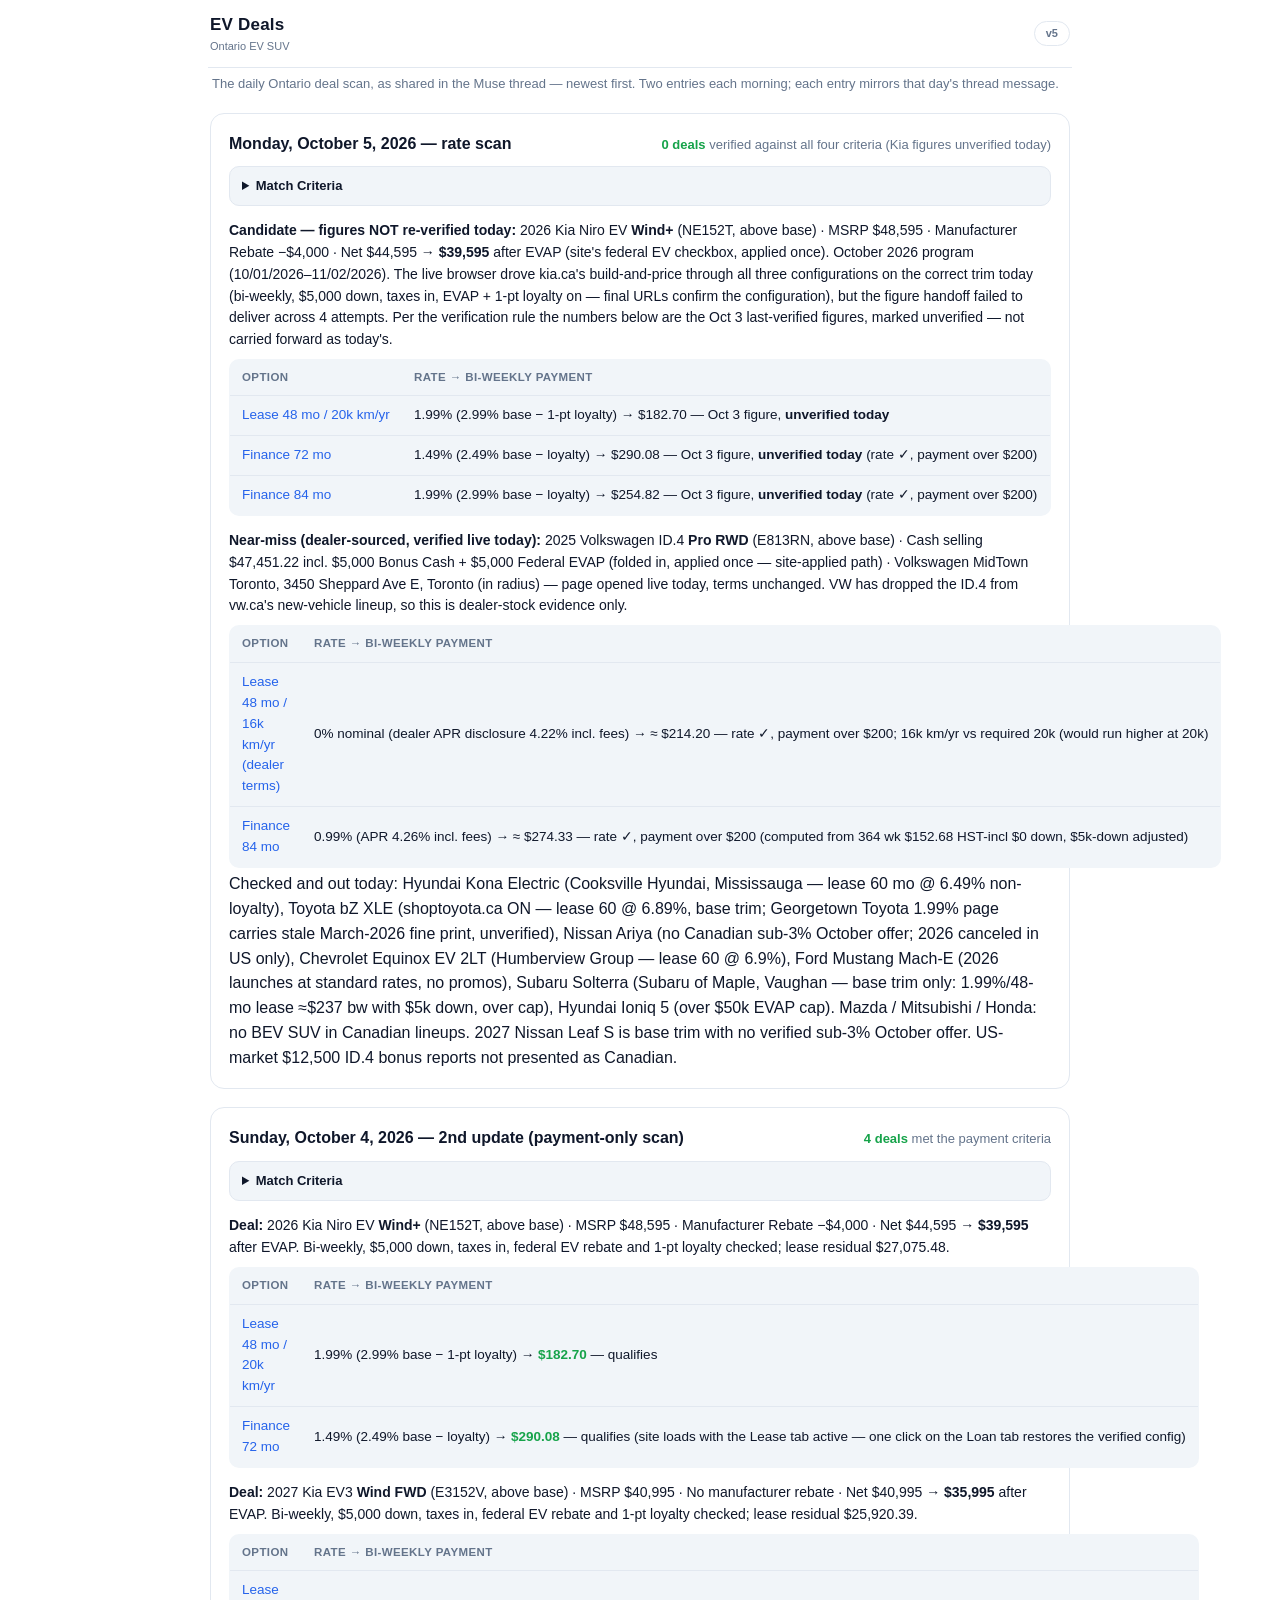
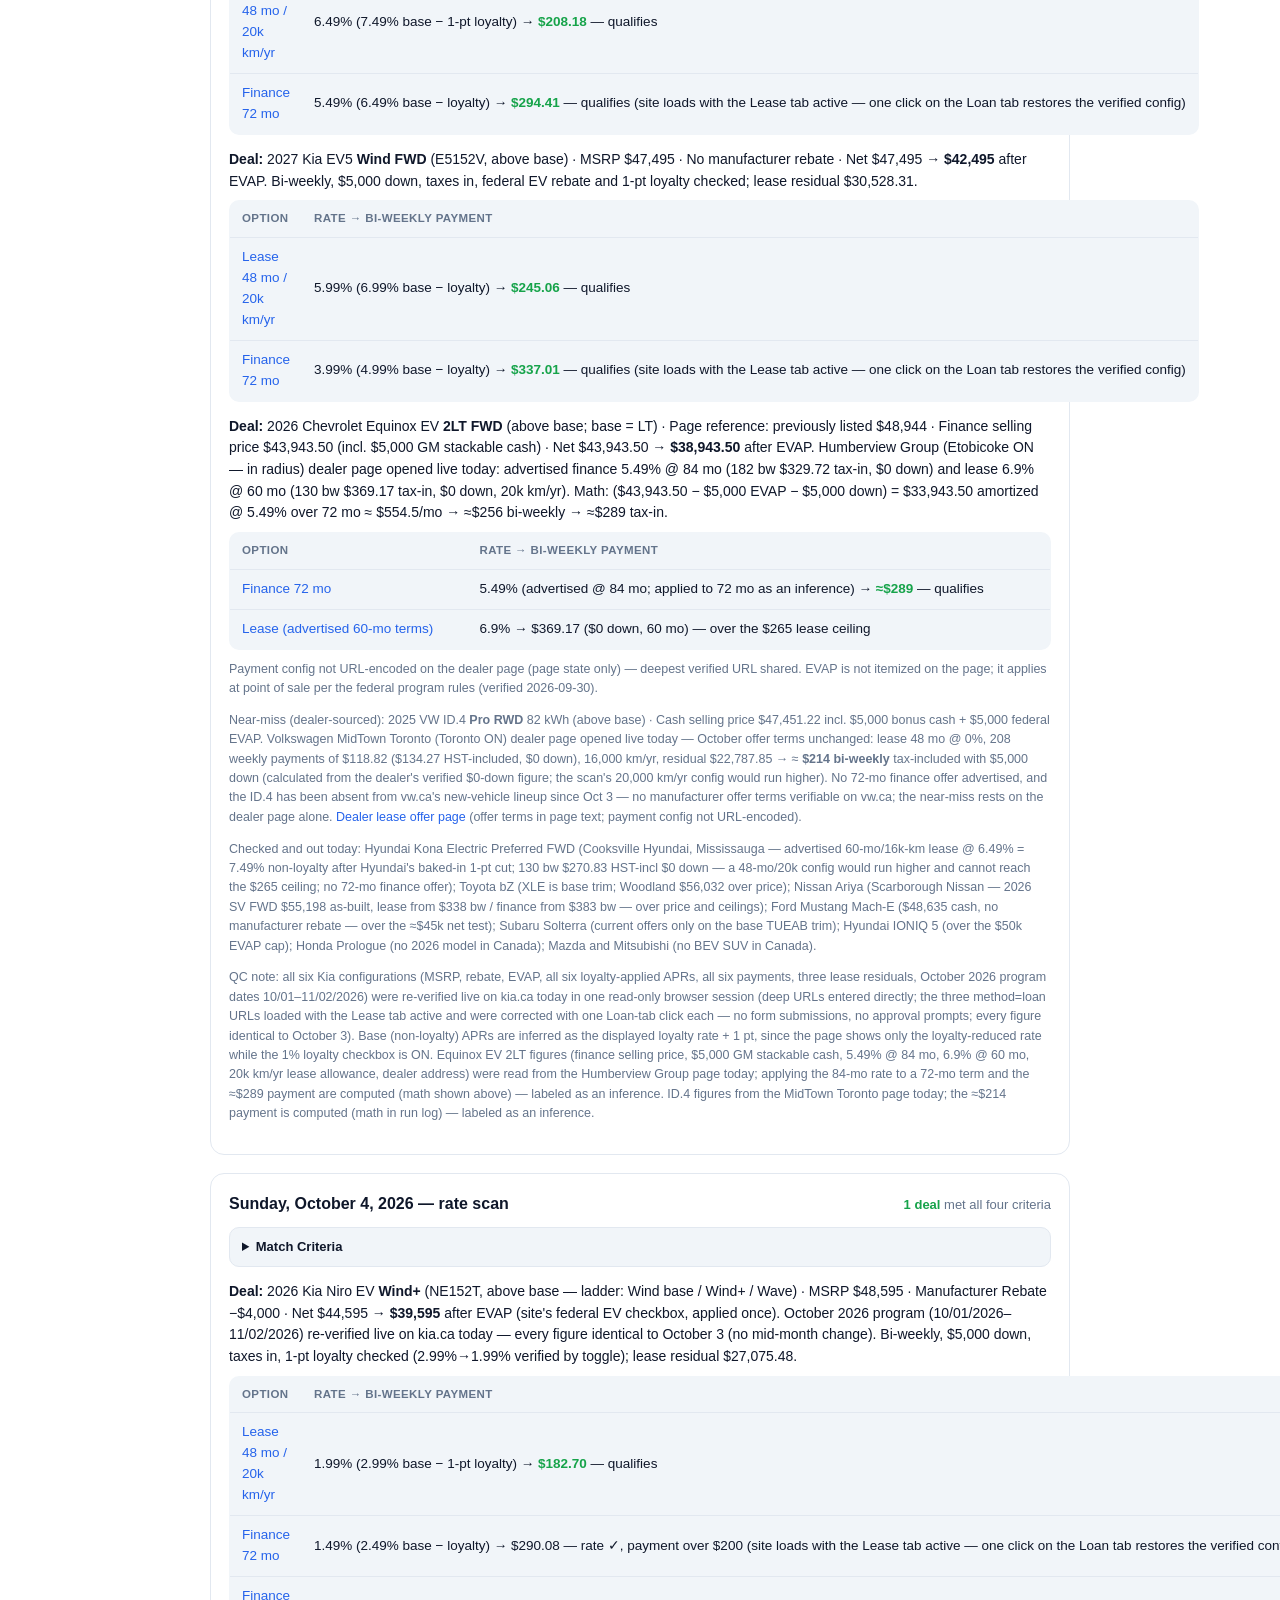
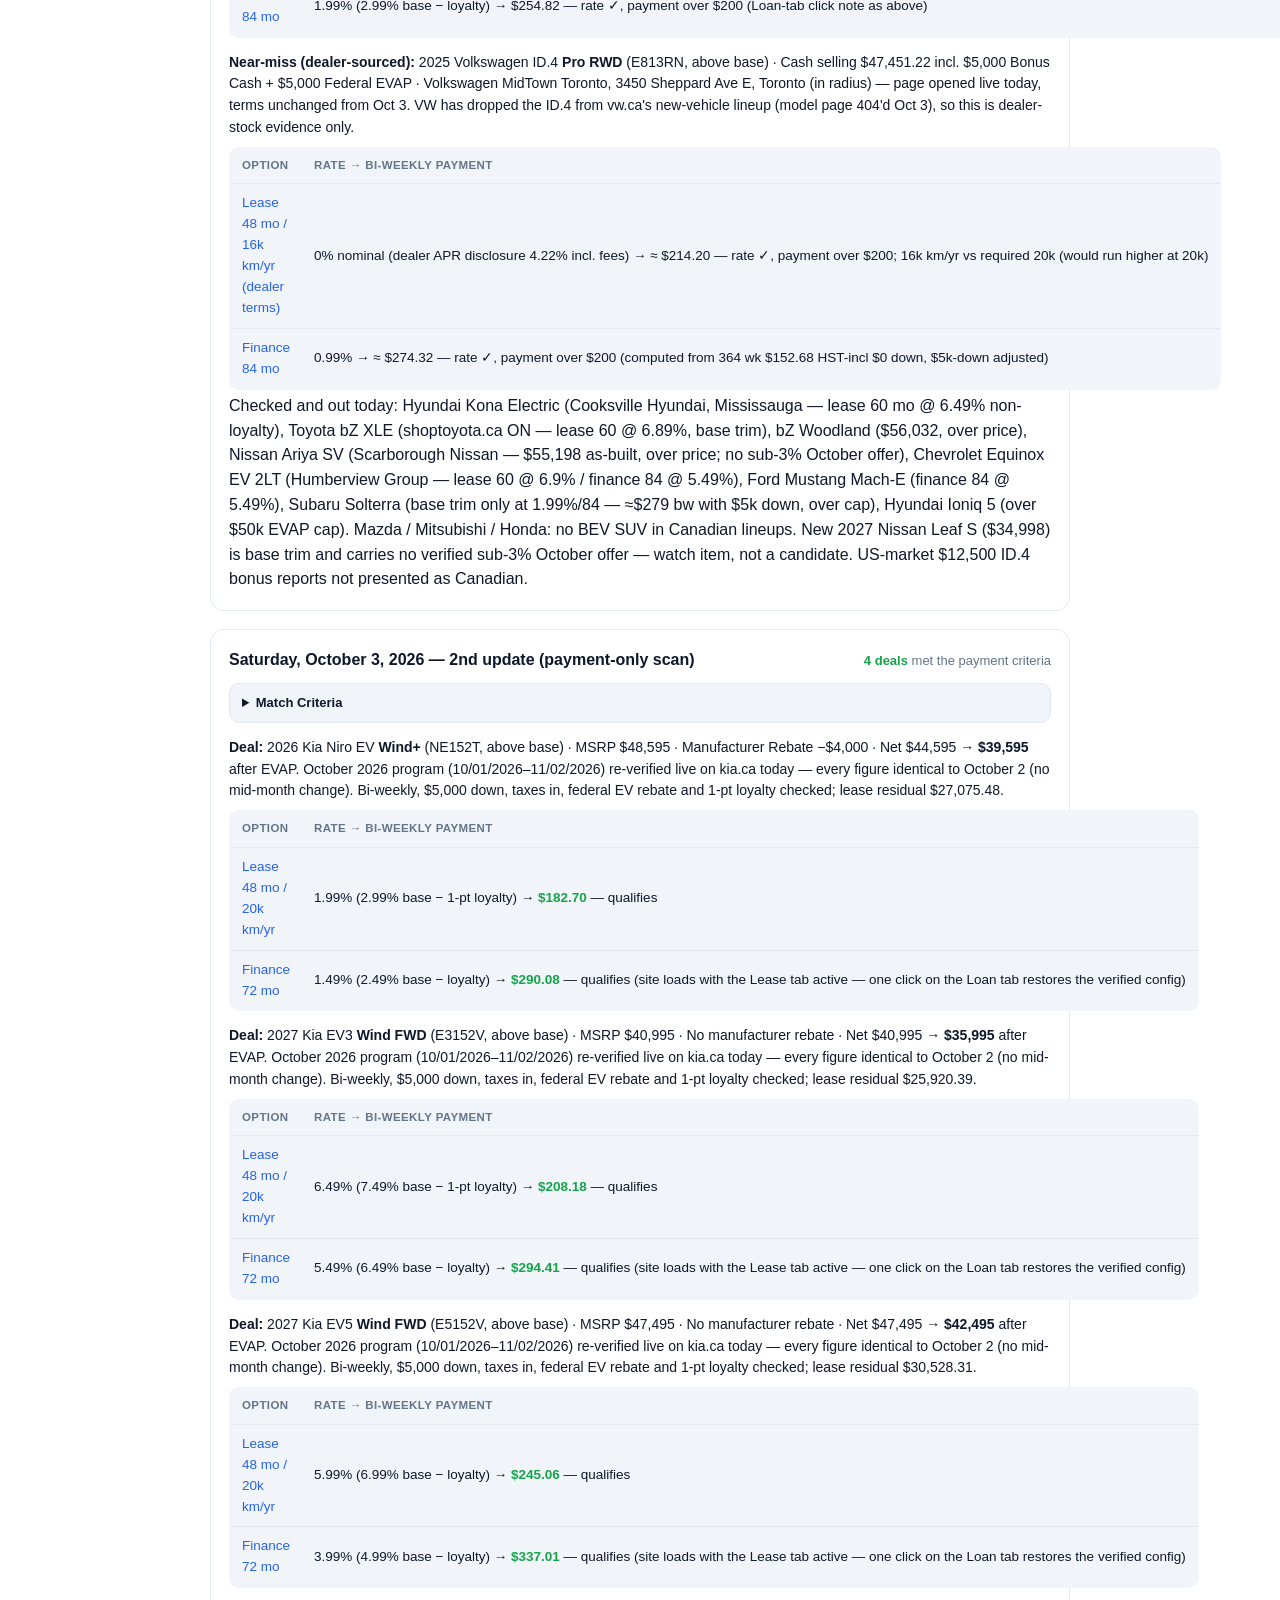
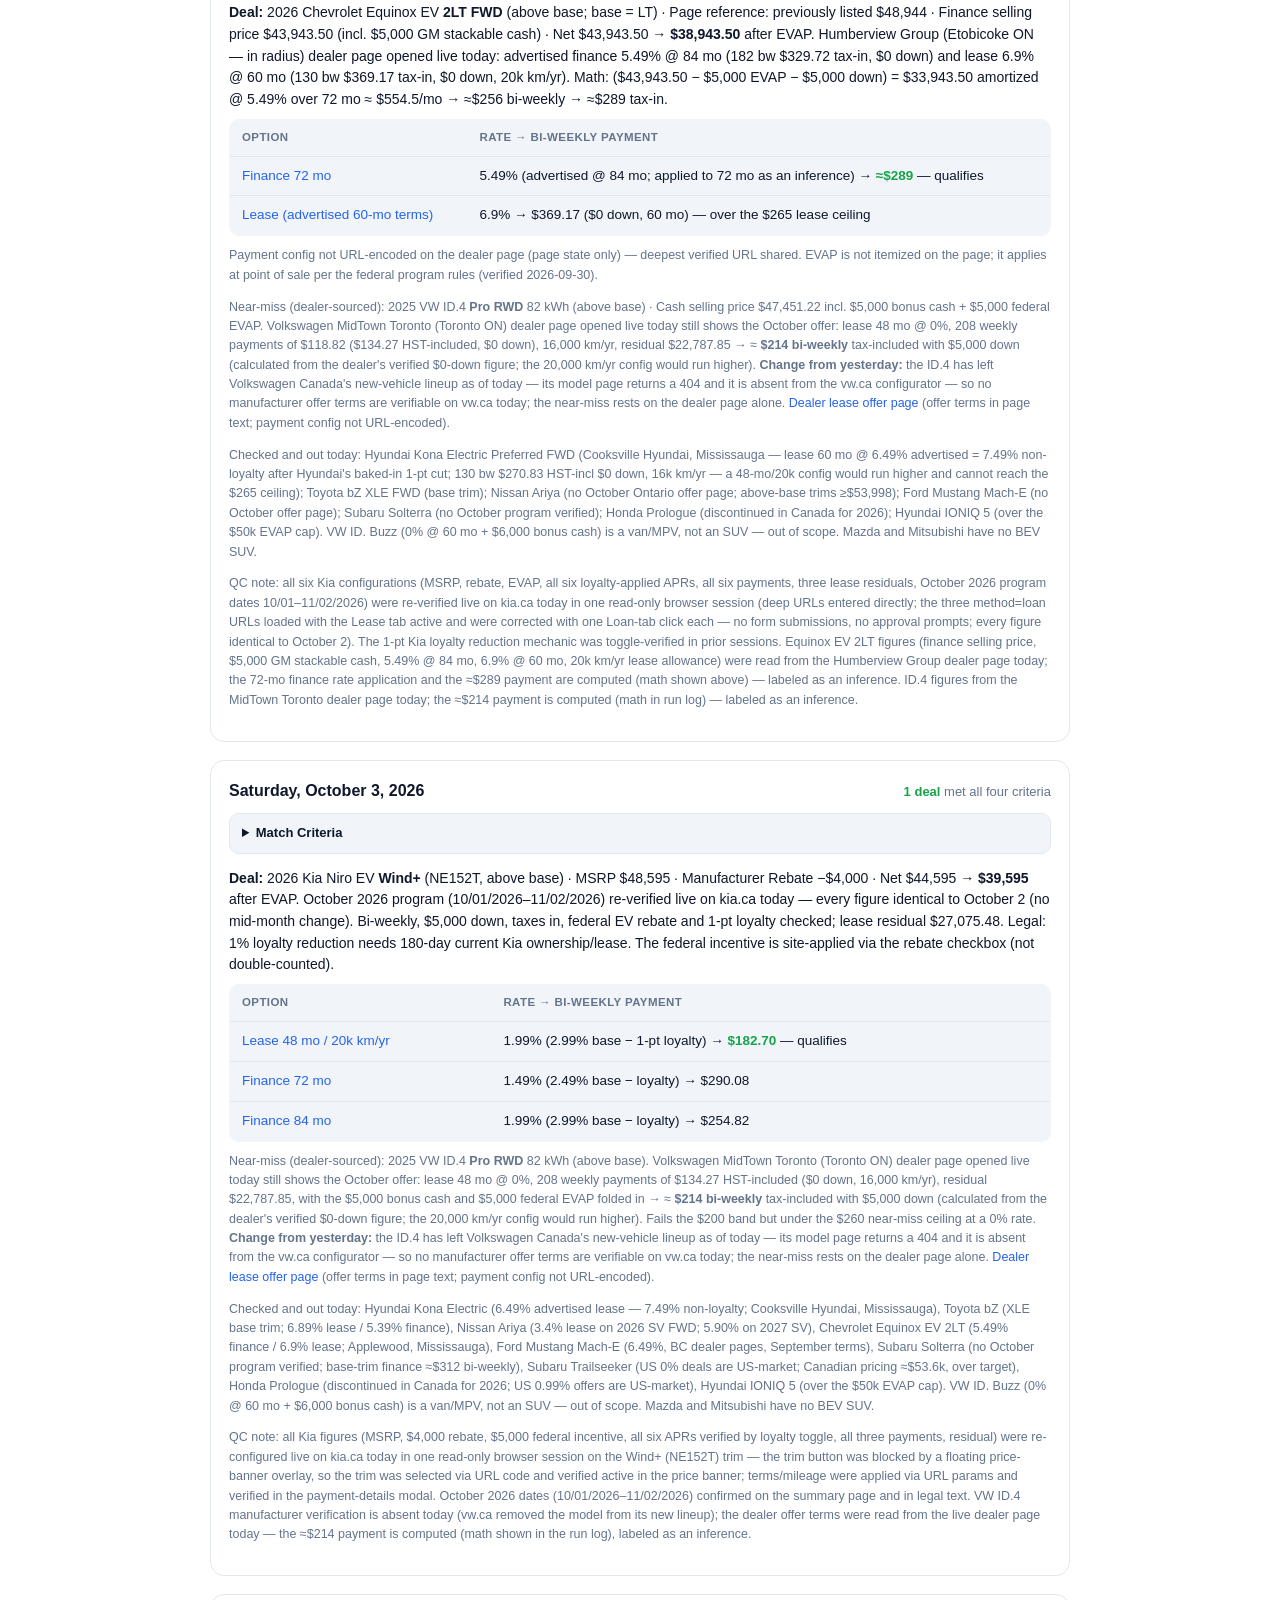
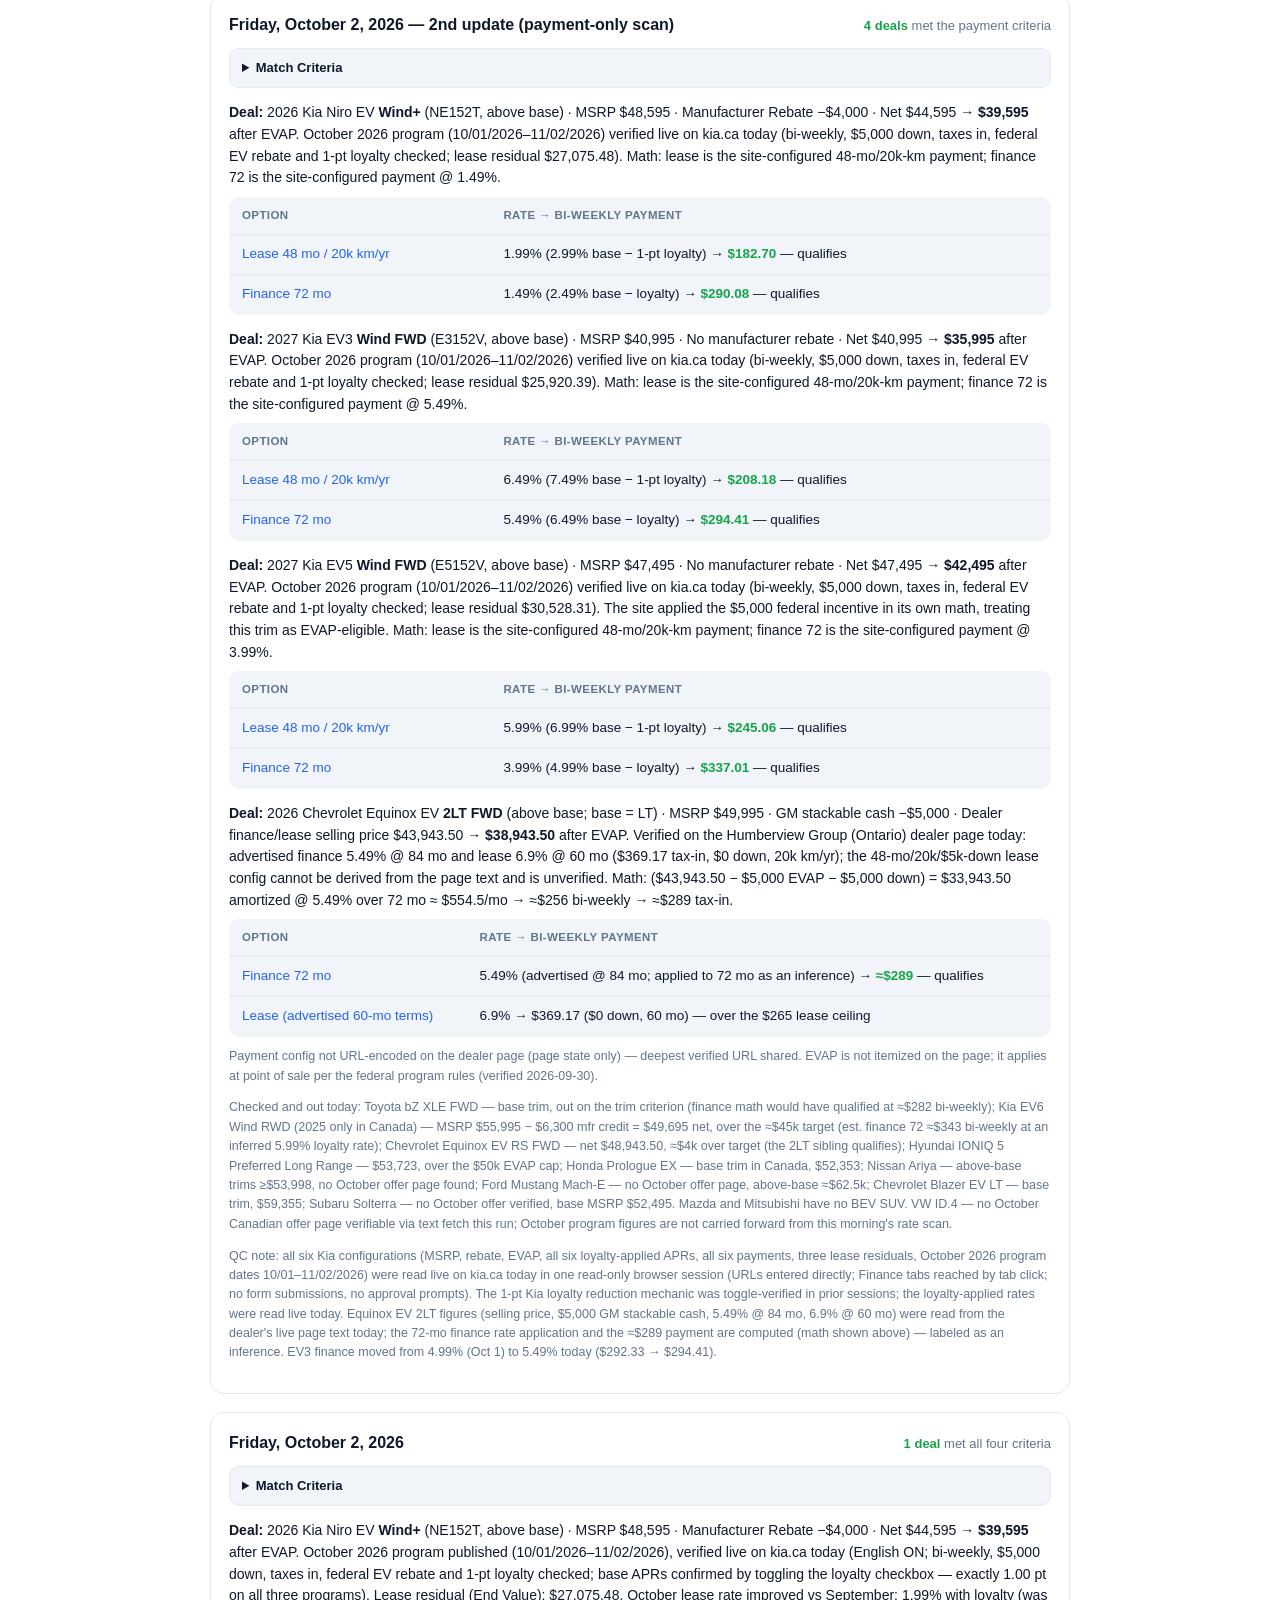
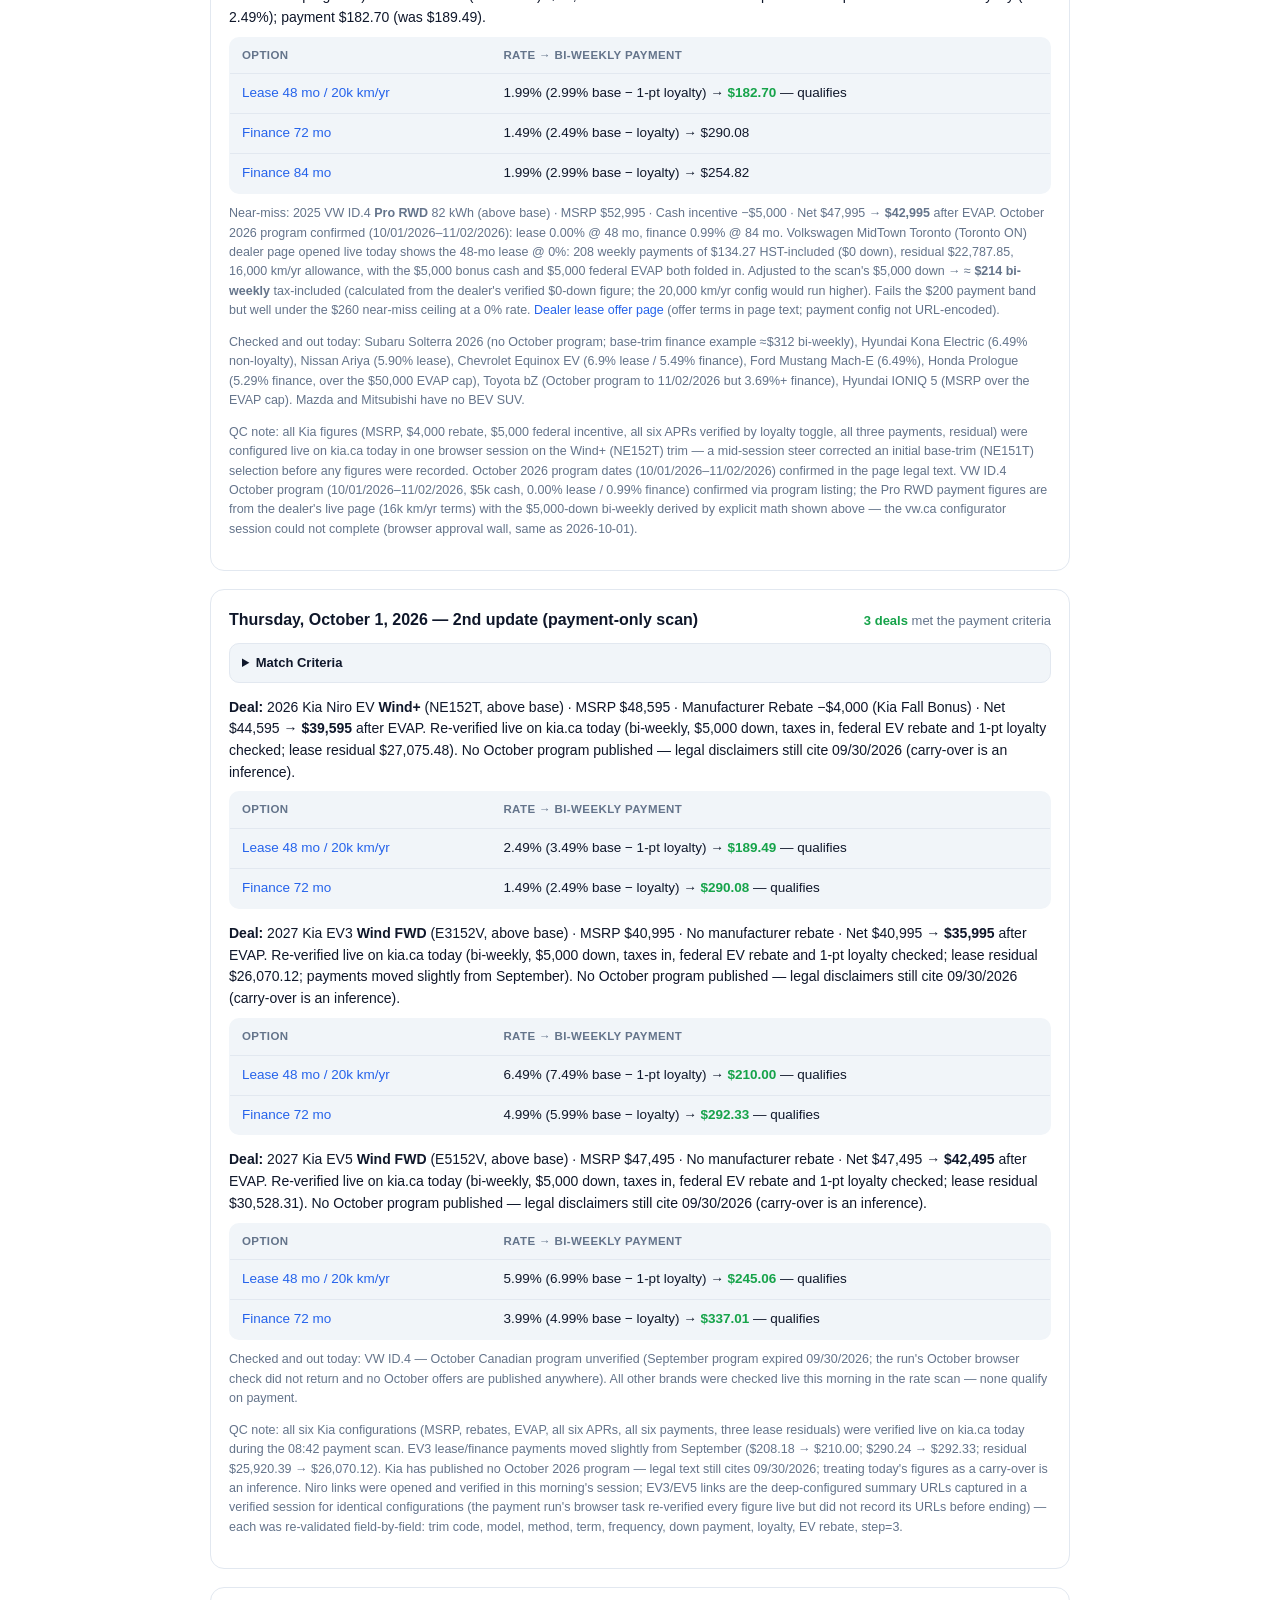
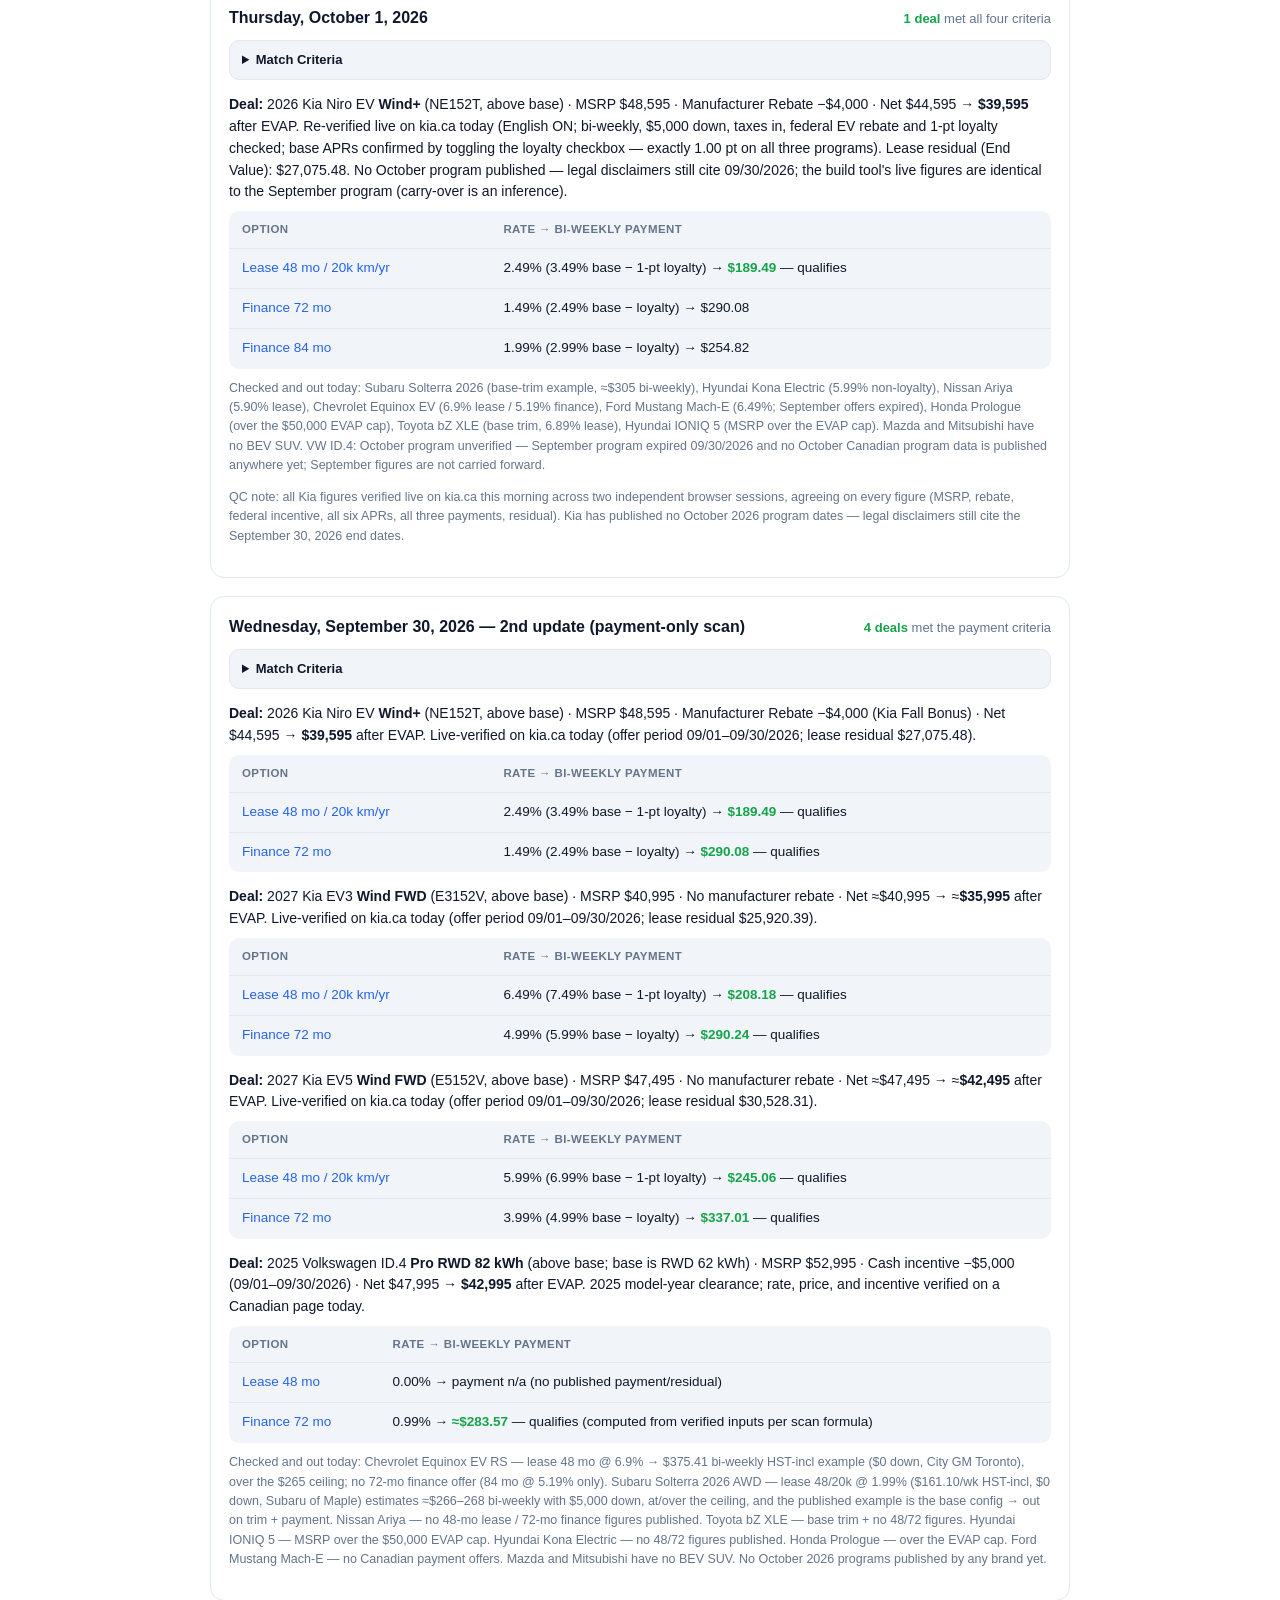
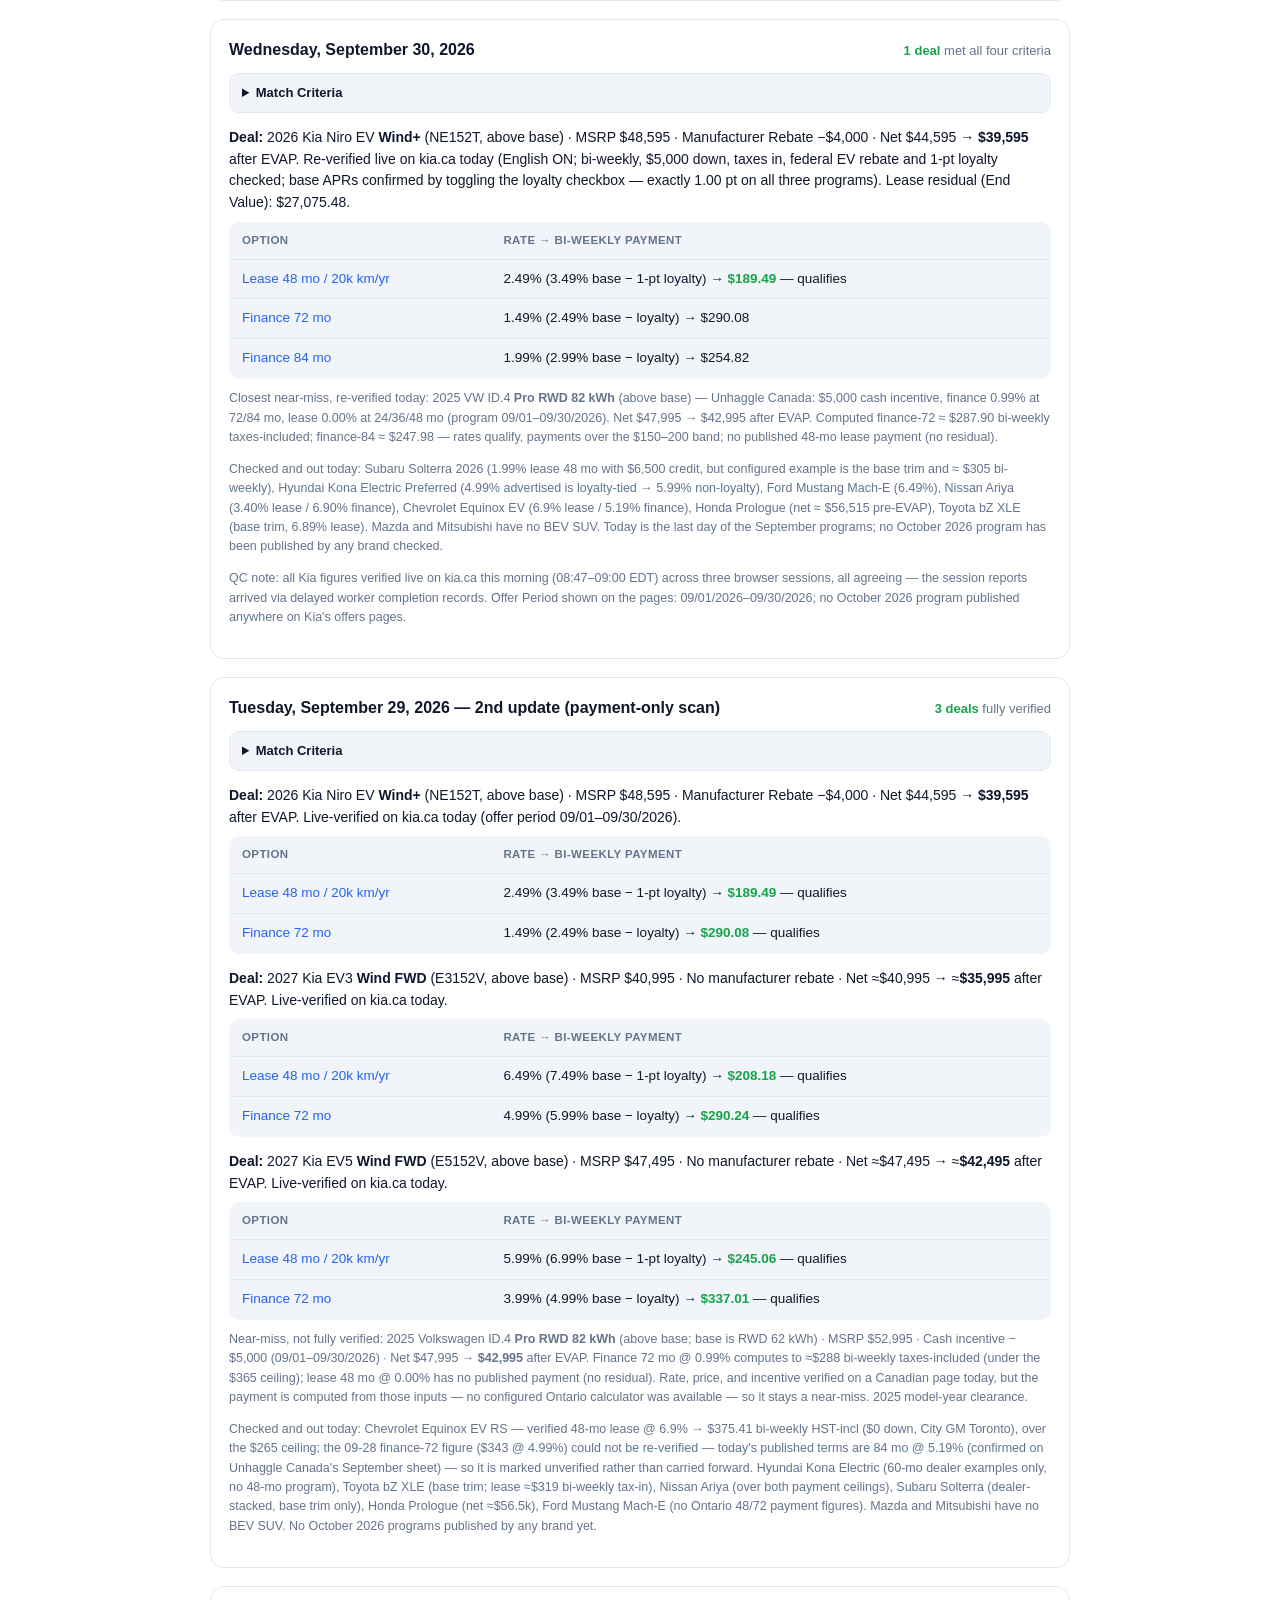
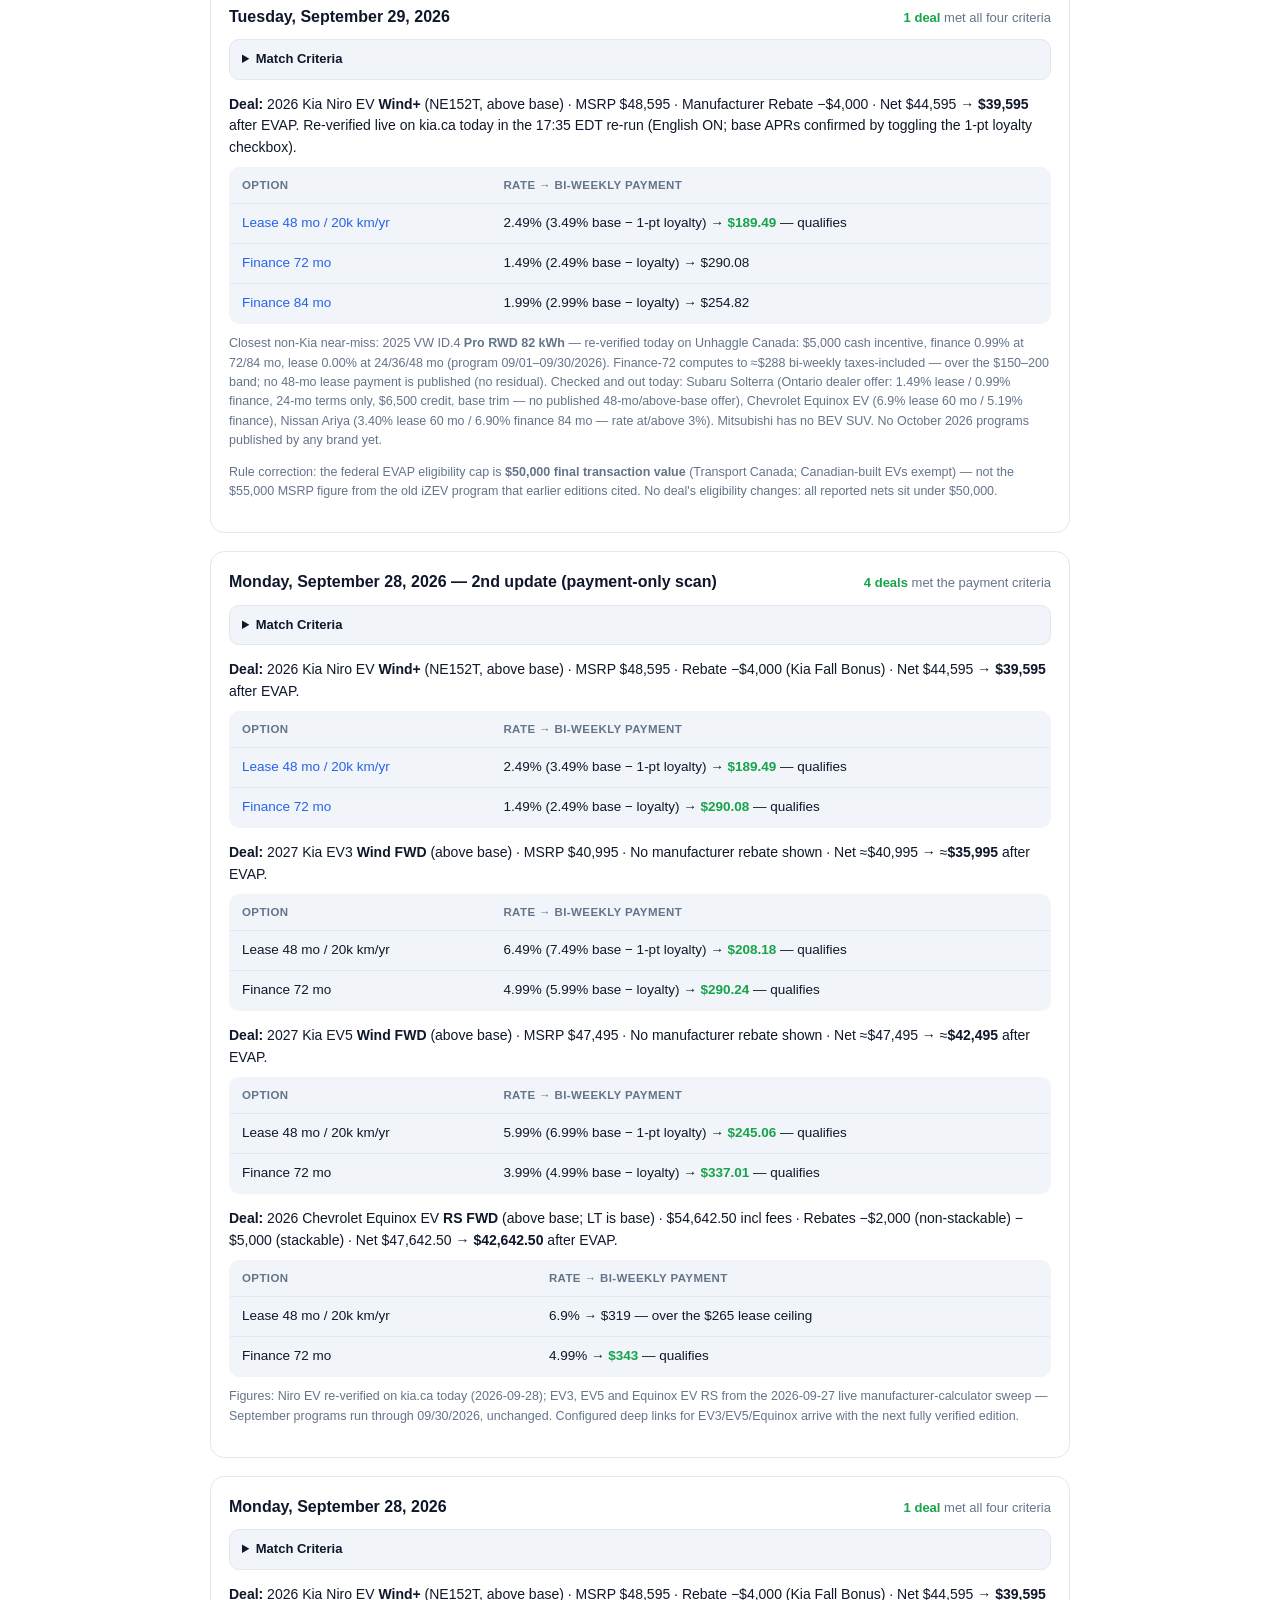
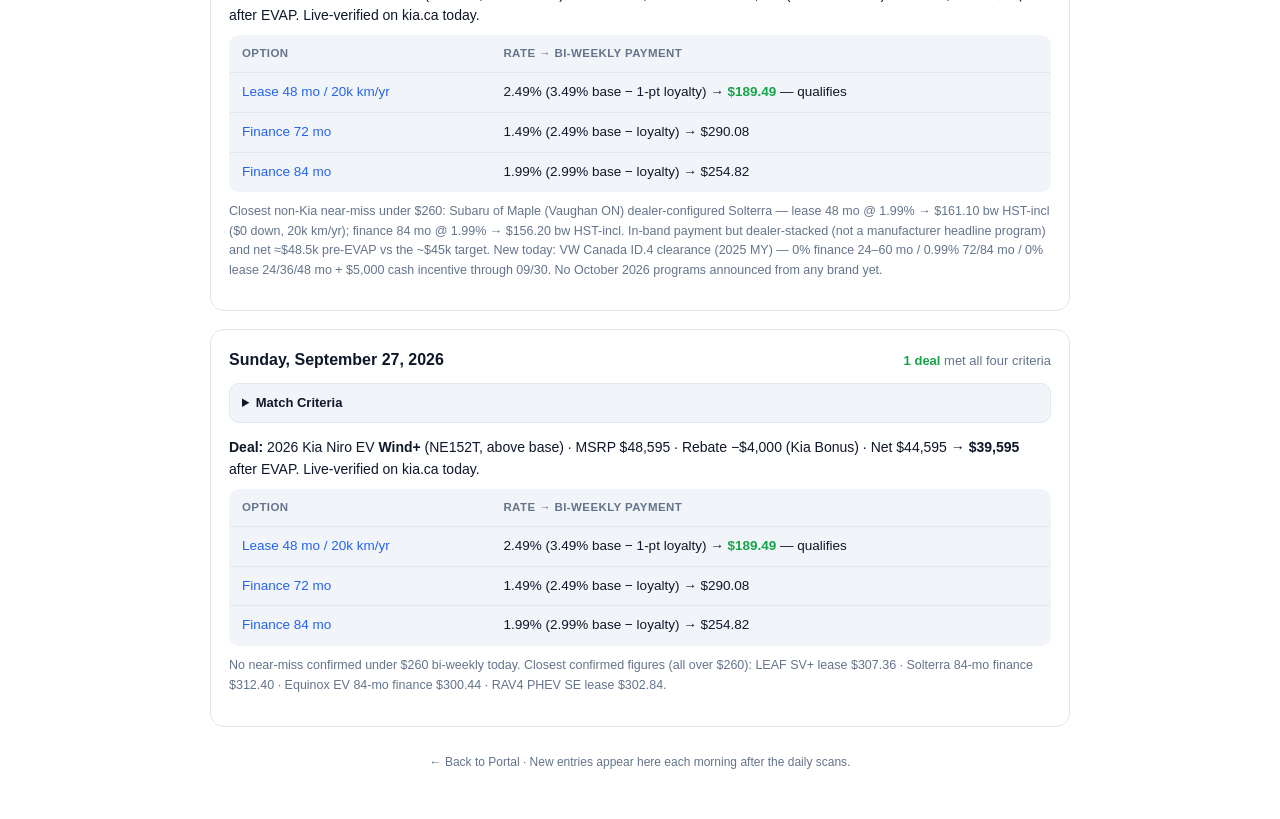
==== commit 23ee4d45: "EV deals: sync entry 2026-10-05" ====
--- a/ev-deals/index.html
+++ b/ev-deals/index.html
@@ -16,6 +16,68 @@
 <p class="lede">The daily Ontario deal scan, as shared in the Muse thread — newest first. Two entries each morning; each entry mirrors that day's thread message.</p>
 
 <!-- NEWEST ENTRY GOES DIRECTLY BELOW THIS LINE -->
+<article class="day" id="d2026-10-05">
+  <header>
+    <h2>Monday, October 5, 2026 — rate scan</h2>
+    <span class="verdict"><b>0 deals</b> verified against all four criteria (Kia figures unverified today)</span>
+  </header>
+
+  <details class="static">
+    <summary>Match Criteria</summary>
+    <table>
+      <tr><td class="k">Region</td><td>Ontario</td></tr>
+      <tr><td class="k">Down payment</td><td>$5,000</td></tr>
+      <tr><td class="k">Payment frequency</td><td>Bi-weekly, taxes included</td></tr>
+      <tr><td class="k">Lease config</td><td>48 months · 20,000 km/yr</td></tr>
+      <tr><td class="k">Finance configs</td><td>72 months · 84 months</td></tr>
+      <tr><td class="k">Qualifying rate</td><td>&lt;3% APR</td></tr>
+      <tr><td class="k">Qualifying payment</td><td>$150–$200 bi-weekly</td></tr>
+      <tr><td class="k">Net price target</td><td>≈ $45k after manufacturer rebates</td></tr>
+      <tr><td class="k">Trim</td><td>Above base</td></tr>
+      <tr><td class="k">Vehicle scope</td><td>EV only — no PHEVs or hybrids</td></tr>
+      <tr><td class="k">Federal EV incentive</td><td>$5,000 (final transaction value ≤ $50,000; Canadian-built exempt), folded into payments</td></tr>
+      <tr><td class="k">Loyalty rate</td><td>Kia only (buyer qualifies)</td></tr>
+      <tr><td class="k">Offer period</td><td>October 2026 programs — Kia figures NOT re-verified today (see note); ID.4 dealer terms re-verified live today</td></tr>
+    </table>
+  </details>
+
+  <div class="deal">
+    <div class="deal-head"><strong>Candidate — figures NOT re-verified today:</strong> 2026 Kia Niro EV <strong>Wind+</strong> (NE152T, above base) · MSRP $48,595 · Manufacturer Rebate −$4,000 · Net $44,595 → <strong>$39,595</strong> after EVAP (site's federal EV checkbox, applied once). October 2026 program (10/01/2026–11/02/2026). The live browser drove kia.ca's build-and-price through all three configurations on the correct trim today (bi-weekly, $5,000 down, taxes in, EVAP + 1-pt loyalty on — final URLs confirm the configuration), but the figure handoff failed to deliver across 4 attempts. Per the verification rule the numbers below are the Oct 3 last-verified figures, marked unverified — not carried forward as today's.</div>
+    <table class="opts">
+      <tr><th>Option</th><th>Rate → bi-weekly payment</th></tr>
+      <tr>
+        <td><a href="https://www.kia.ca/en/shopping-tools/build-and-price?isDeliveryAndDestination=true&amp;currentVehicleTrimCode=NE152T&amp;step=3&amp;currentVehiclePkgCode=+&amp;evChargers=&amp;exteriorColourCode=SWP&amp;interiorColourCode=WK&amp;paymentFrequency=BIWEEKLY&amp;kilometerAllowance=KMALL20&amp;loanTerm=48&amp;leaseTerm=48&amp;yearCashCustomize=5&amp;loanCashYrRange=24000&amp;method=lease&amp;engineType=EV&amp;model=Niro+EV&amp;year=2026&amp;includeTaxes=true&amp;downPayment=5000&amp;isLoyaltyRate=true&amp;isElectric=true&amp;isElectricRebate=true">Lease 48 mo / 20k km/yr</a></td>
+        <td class="pay">1.99% (2.99% base − 1-pt loyalty) → $182.70 — Oct 3 figure, <strong>unverified today</strong></td>
+      </tr>
+      <tr>
+        <td><a href="https://www.kia.ca/en/shopping-tools/build-and-price?isDeliveryAndDestination=true&amp;currentVehicleTrimCode=NE152T&amp;step=3&amp;currentVehiclePkgCode=+&amp;evChargers=&amp;exteriorColourCode=SWP&amp;interiorColourCode=WK&amp;paymentFrequency=BIWEEKLY&amp;kilometerAllowance=KMALL20&amp;loanTerm=72&amp;leaseTerm=48&amp;yearCashCustomize=5&amp;loanCashYrRange=24000&amp;method=loan&amp;engineType=EV&amp;model=Niro+EV&amp;year=2026&amp;includeTaxes=true&amp;downPayment=5000&amp;isElectric=true&amp;isElectricRebate=true&amp;isLoyaltyRate=true">Finance 72 mo</a></td>
+        <td class="pay">1.49% (2.49% base − loyalty) → $290.08 — Oct 3 figure, <strong>unverified today</strong> (rate ✓, payment over $200)</td>
+      </tr>
+      <tr>
+        <td><a href="https://www.kia.ca/en/shopping-tools/build-and-price?isDeliveryAndDestination=true&amp;currentVehicleTrimCode=NE152T&amp;step=3&amp;currentVehiclePkgCode=+&amp;evChargers=&amp;exteriorColourCode=SWP&amp;interiorColourCode=WK&amp;paymentFrequency=BIWEEKLY&amp;kilometerAllowance=KMALL20&amp;loanTerm=84&amp;leaseTerm=48&amp;yearCashCustomize=5&amp;loanCashYrRange=24000&amp;method=loan&amp;engineType=EV&amp;model=Niro+EV&amp;year=2026&amp;includeTaxes=true&amp;downPayment=5000&amp;isElectric=true&amp;isElectricRebate=true&amp;isLoyaltyRate=true">Finance 84 mo</a></td>
+        <td class="pay">1.99% (2.99% base − loyalty) → $254.82 — Oct 3 figure, <strong>unverified today</strong> (rate ✓, payment over $200)</td>
+      </tr>
+    </table>
+  </div>
+
+  <div class="deal">
+    <div class="deal-head"><strong>Near-miss (dealer-sourced, verified live today):</strong> 2025 Volkswagen ID.4 <strong>Pro RWD</strong> (E813RN, above base) · Cash selling $47,451.22 incl. $5,000 Bonus Cash + $5,000 Federal EVAP (folded in, applied once — site-applied path) · Volkswagen MidTown Toronto, 3450 Sheppard Ave E, Toronto (in radius) — page opened live today, terms unchanged. VW has dropped the ID.4 from vw.ca's new-vehicle lineup, so this is dealer-stock evidence only.</div>
+    <table class="opts">
+      <tr><th>Option</th><th>Rate → bi-weekly payment</th></tr>
+      <tr>
+        <td><a href="https://www.vwmidtowntoronto.com/en/new-catalog/volkswagen/2024-volkswagen-id-dot-4-pro-id27805">Lease 48 mo / 16k km/yr (dealer terms)</a></td>
+        <td class="pay">0% nominal (dealer APR disclosure 4.22% incl. fees) → ≈ $214.20 — rate ✓, payment over $200; 16k km/yr vs required 20k (would run higher at 20k)</td>
+      </tr>
+      <tr>
+        <td><a href="https://www.vwmidtowntoronto.com/en/new-catalog/volkswagen/2024-volkswagen-id-dot-4-pro-id27805">Finance 84 mo</a></td>
+        <td class="pay">0.99% (APR 4.26% incl. fees) → ≈ $274.33 — rate ✓, payment over $200 (computed from 364 wk $152.68 HST-incl $0 down, $5k-down adjusted)</td>
+      </tr>
+    </table>
+  </div>
+
+  <div class="checked">Checked and out today: Hyundai Kona Electric (Cooksville Hyundai, Mississauga — lease 60 mo @ 6.49% non-loyalty), Toyota bZ XLE (shoptoyota.ca ON — lease 60 @ 6.89%, base trim; Georgetown Toyota 1.99% page carries stale March-2026 fine print, unverified), Nissan Ariya (no Canadian sub-3% October offer; 2026 canceled in US only), Chevrolet Equinox EV 2LT (Humberview Group — lease 60 @ 6.9%), Ford Mustang Mach-E (2026 launches at standard rates, no promos), Subaru Solterra (Subaru of Maple, Vaughan — base trim only: 1.99%/48-mo lease ≈$237 bw with $5k down, over cap), Hyundai Ioniq 5 (over $50k EVAP cap). Mazda / Mitsubishi / Honda: no BEV SUV in Canadian lineups. 2027 Nissan Leaf S is base trim with no verified sub-3% October offer. US-market $12,500 ID.4 bonus reports not presented as Canadian.</div>
+</article>
+
 <article class="day" id="d2026-10-04-b">
   <header>
     <h2>Sunday, October 4, 2026 — 2nd update (payment-only scan)</h2>
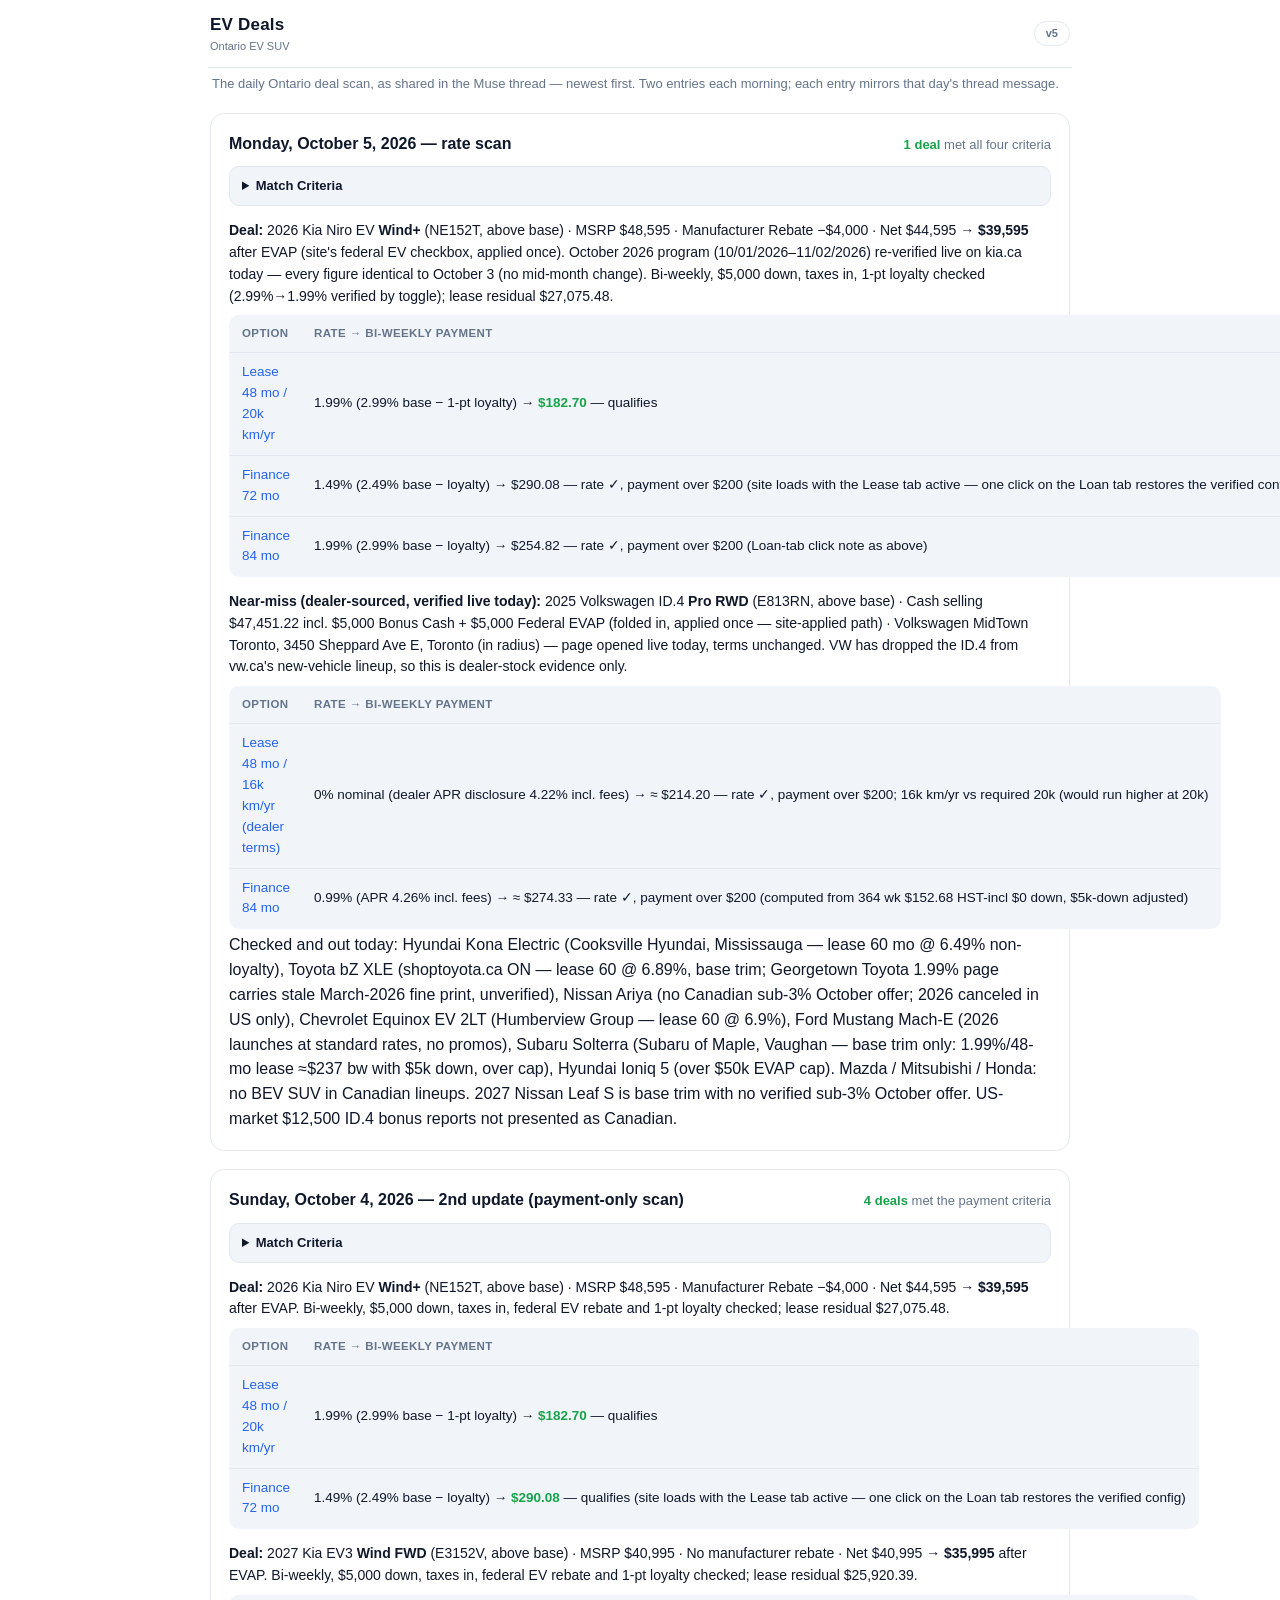
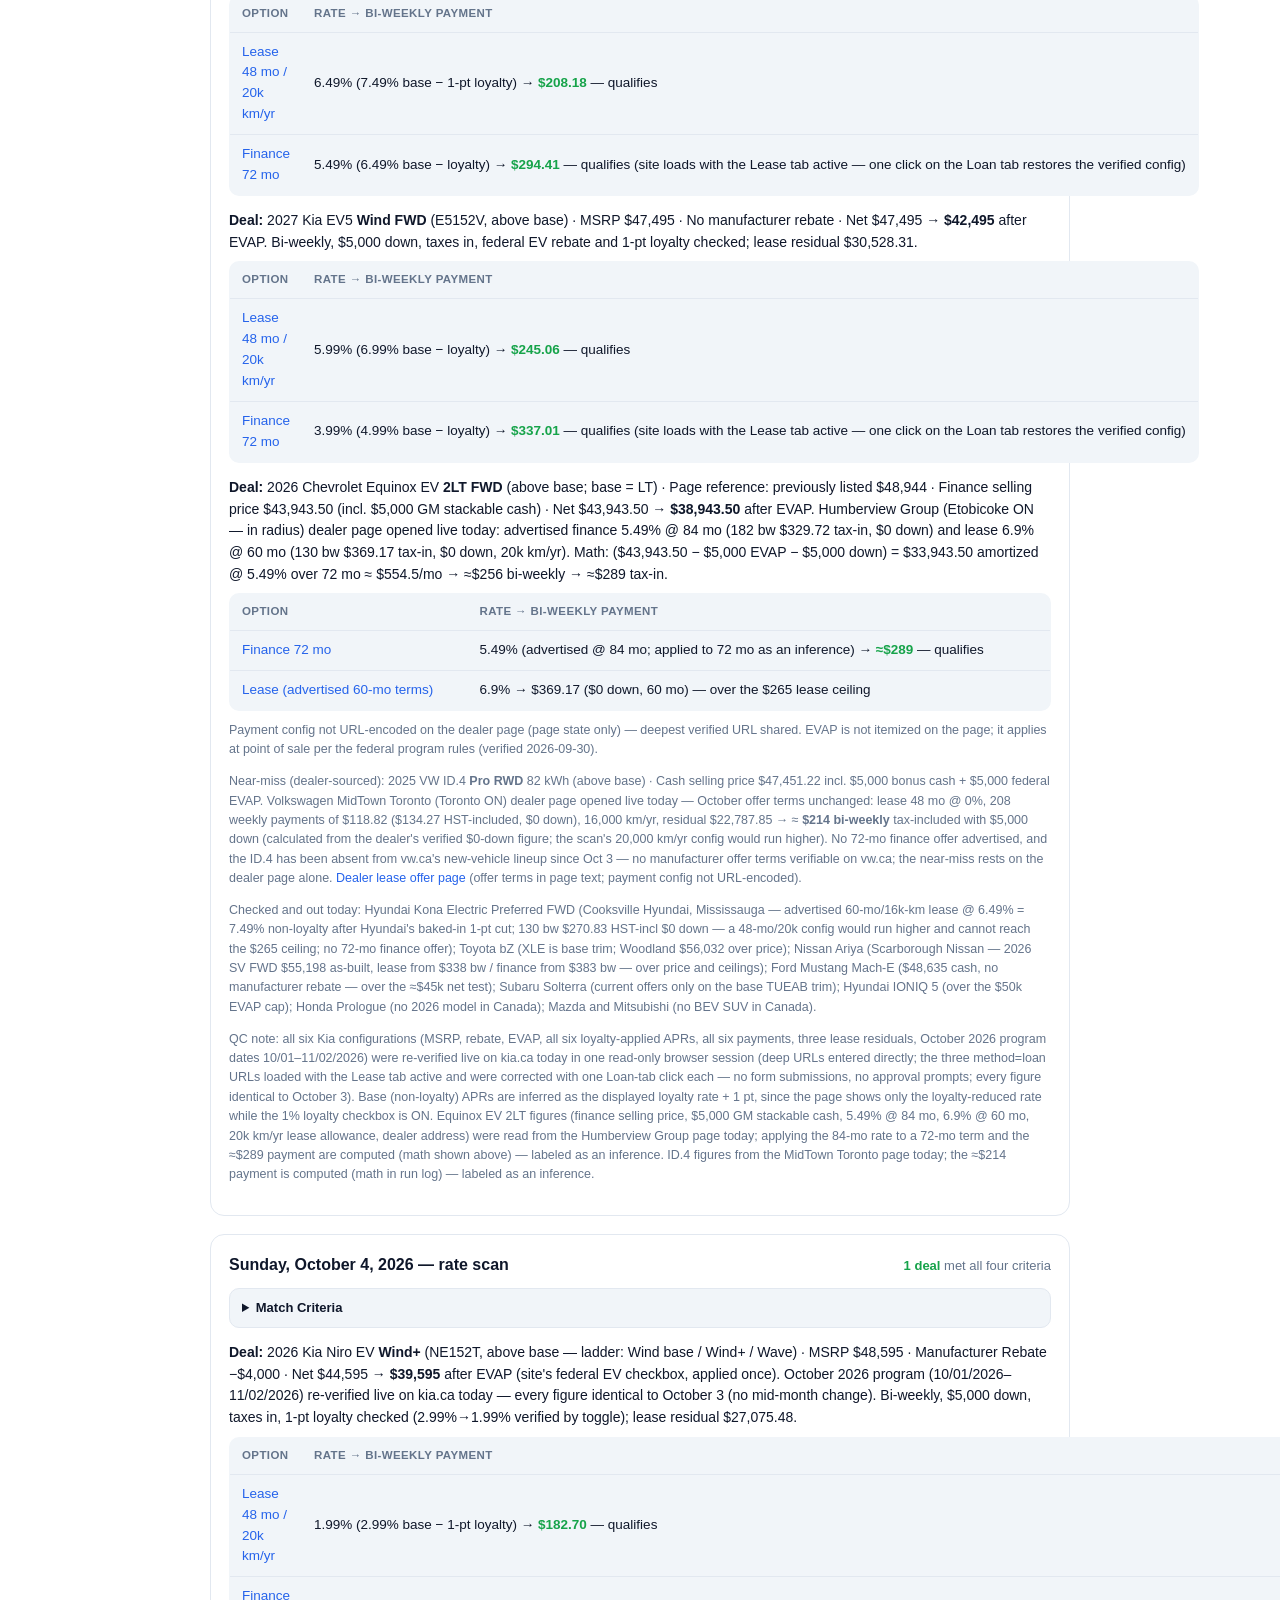
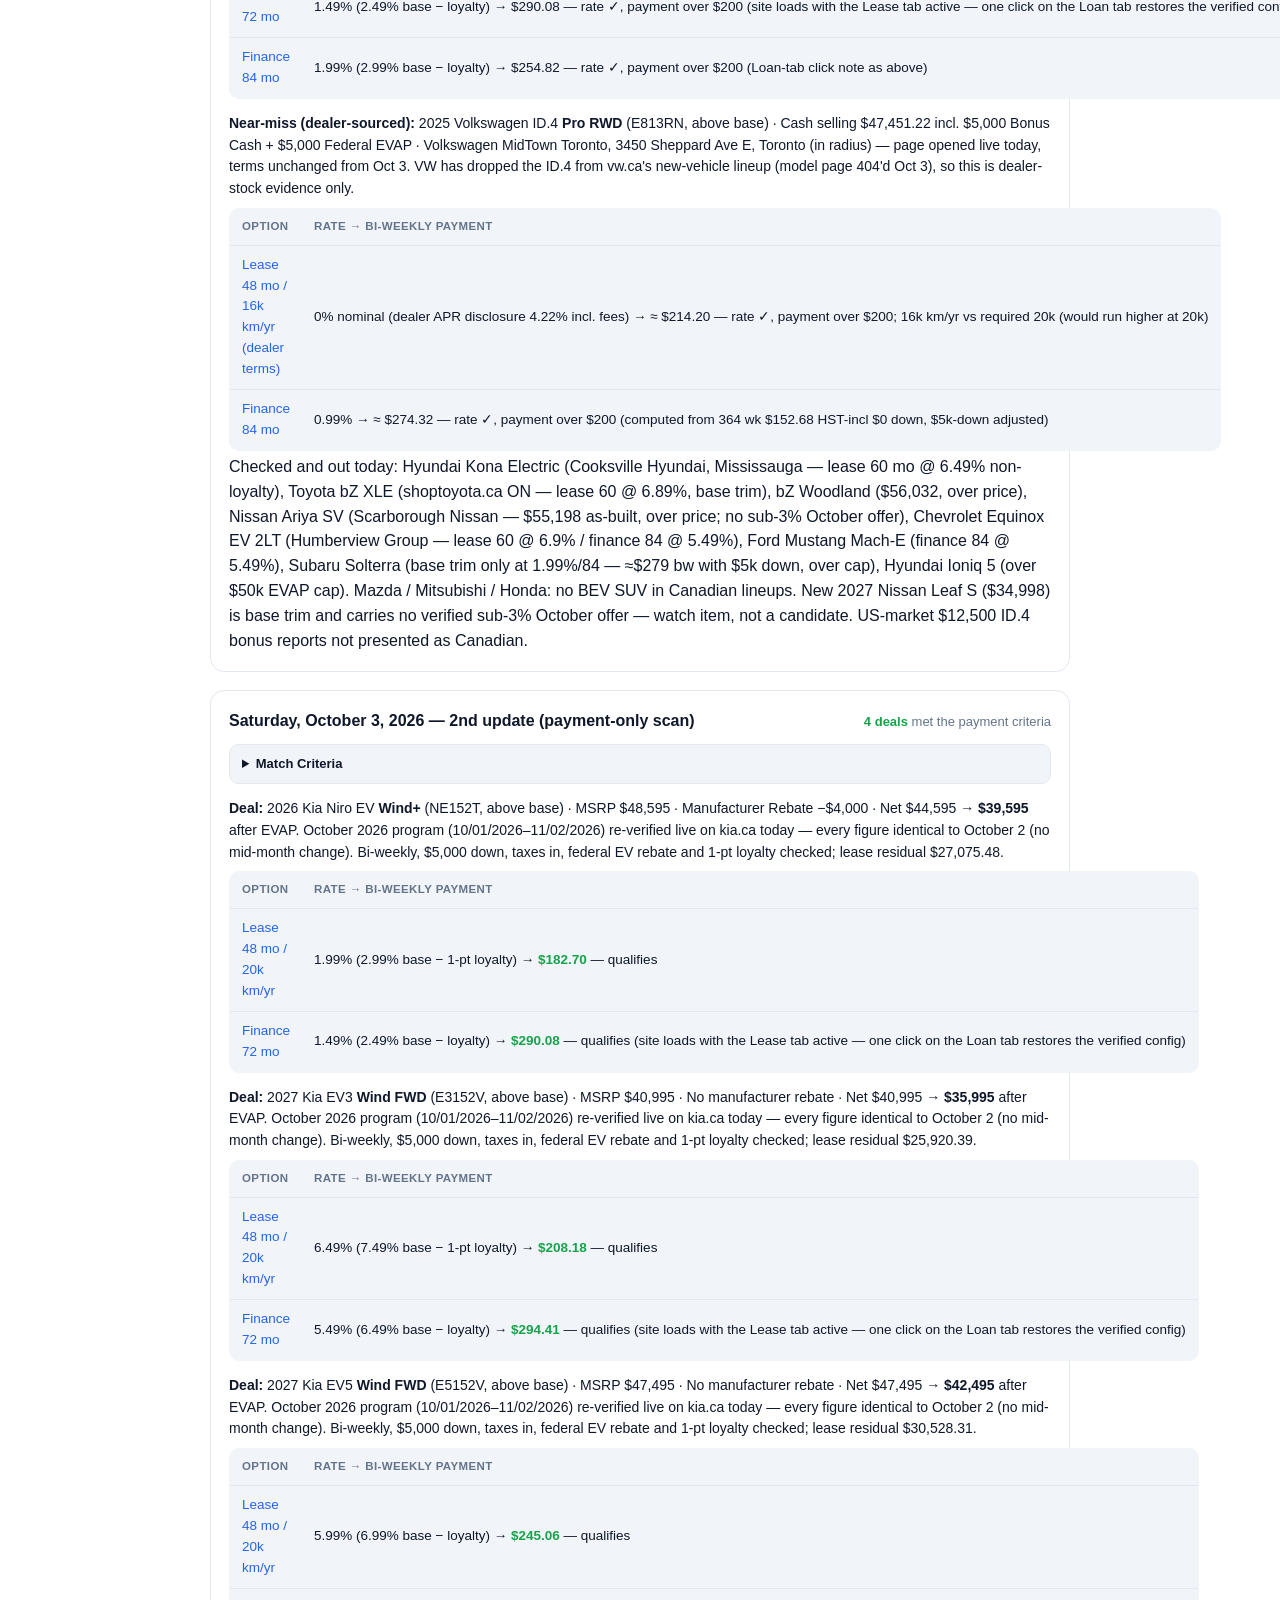
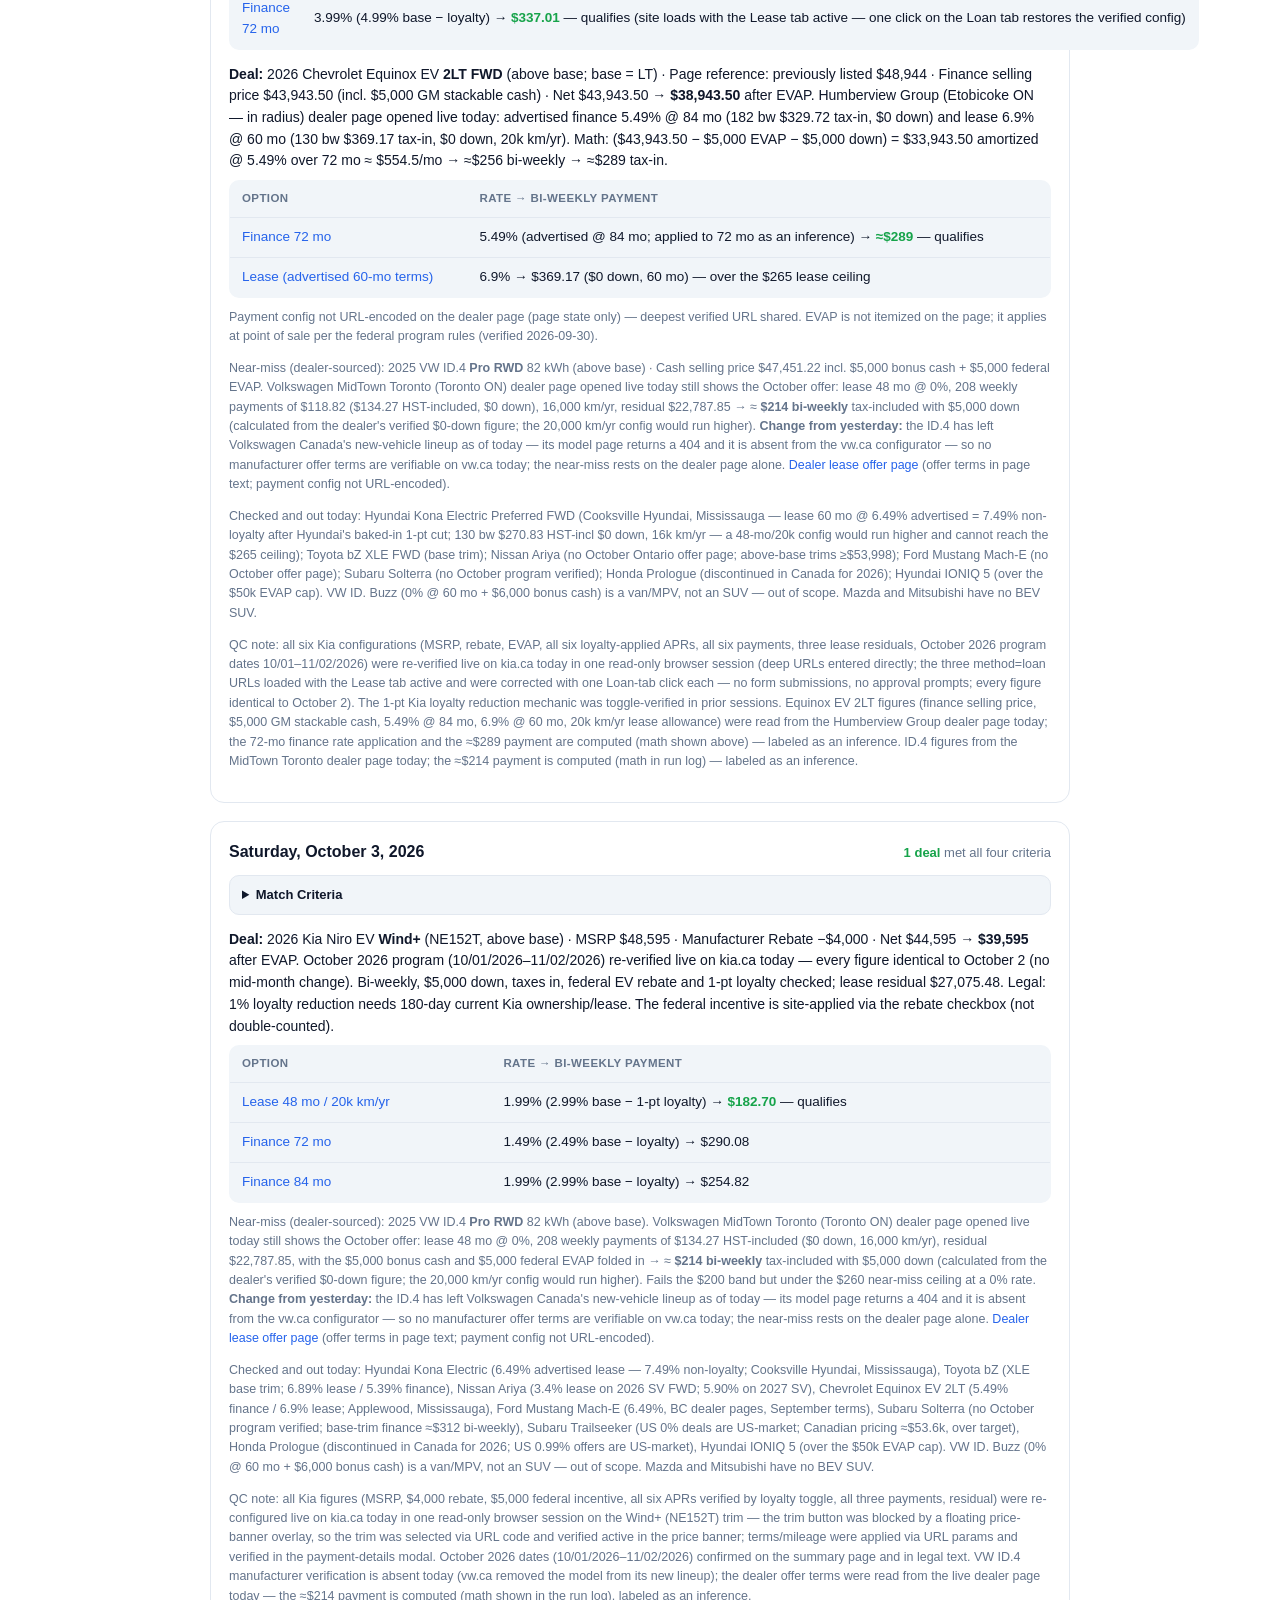
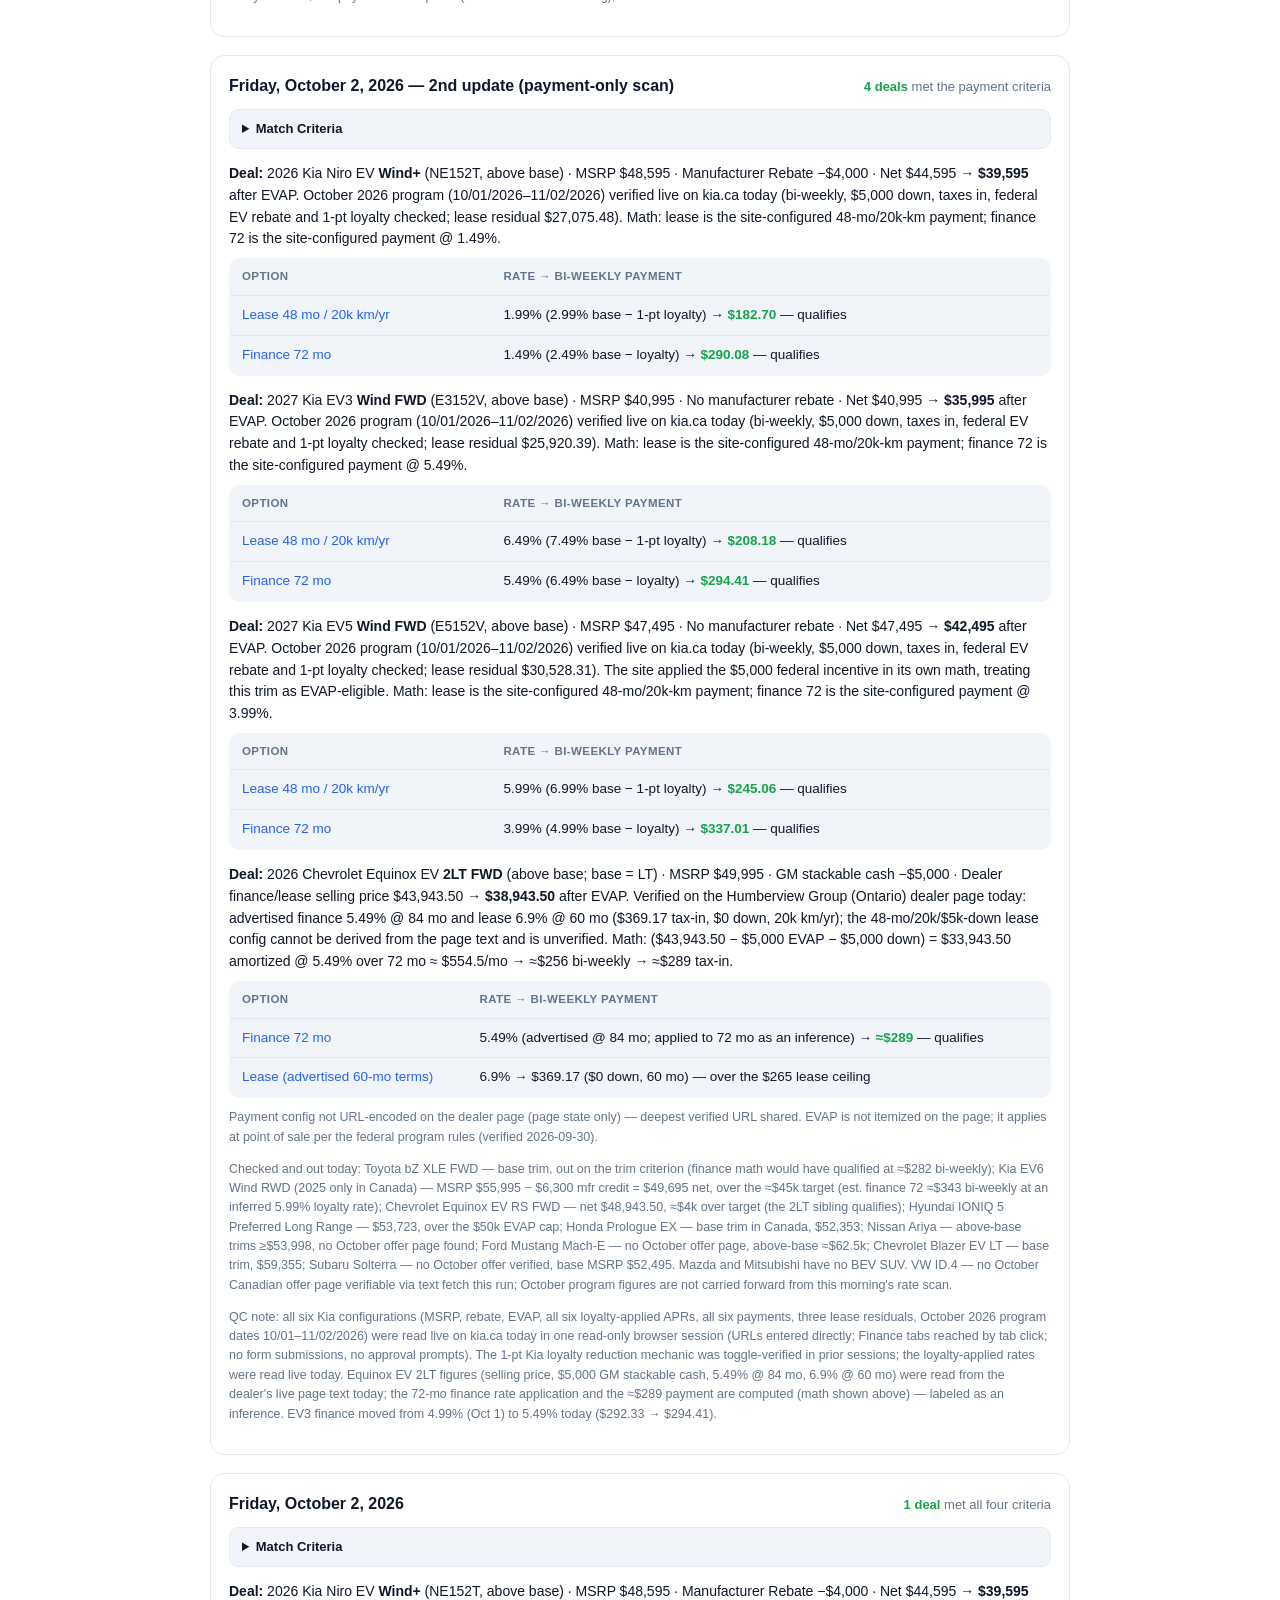
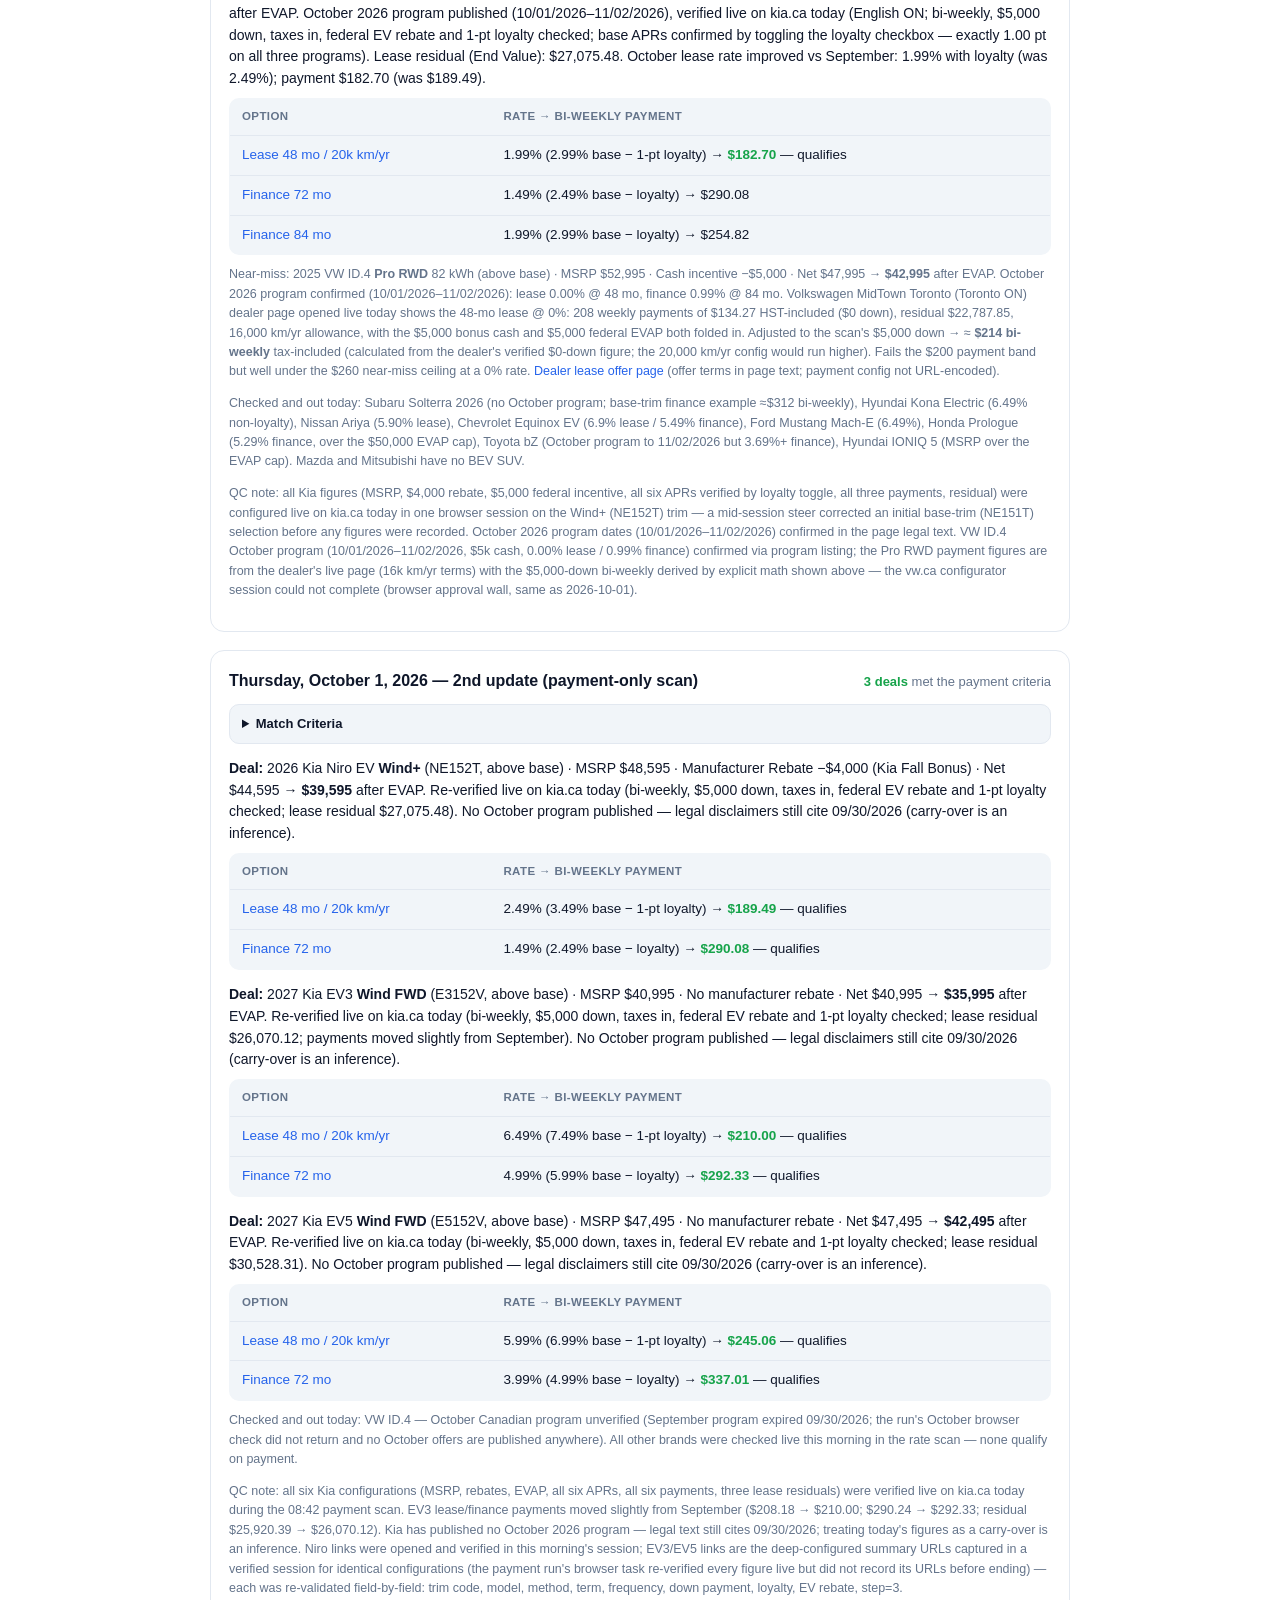
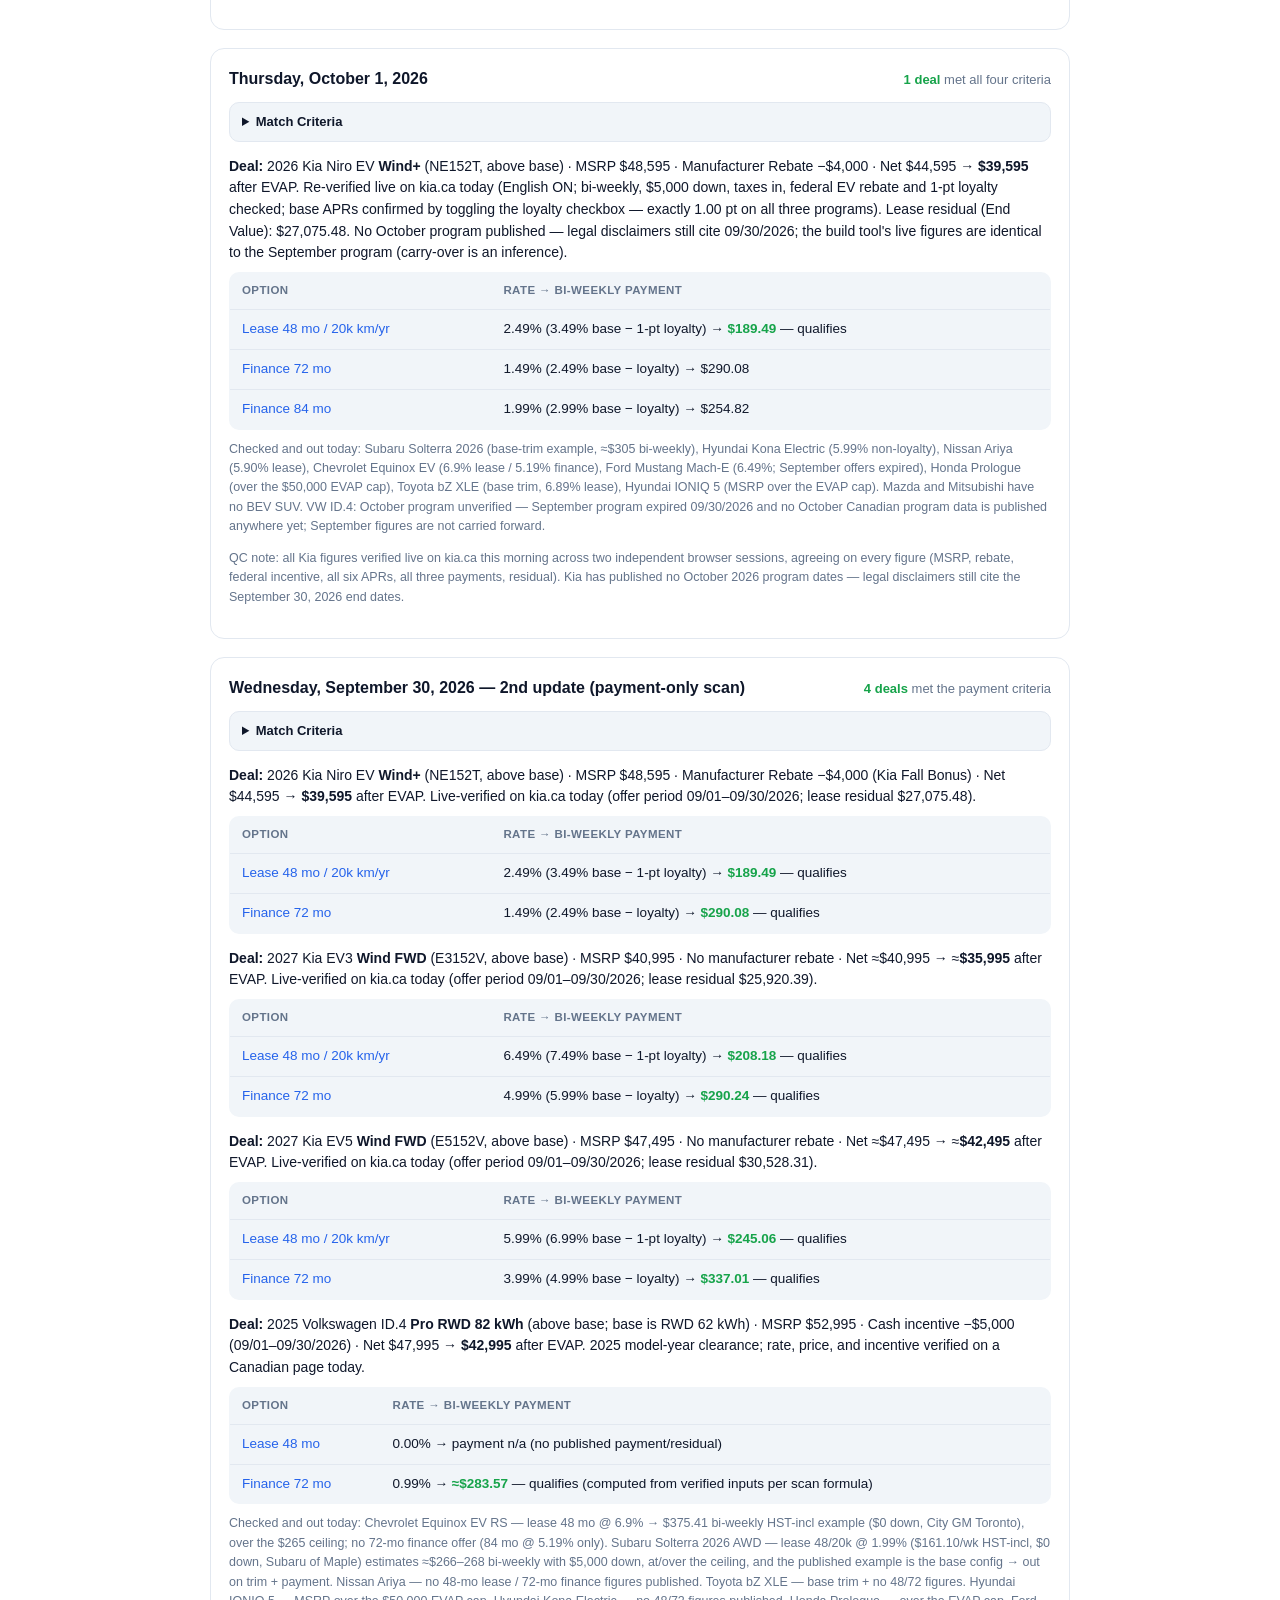
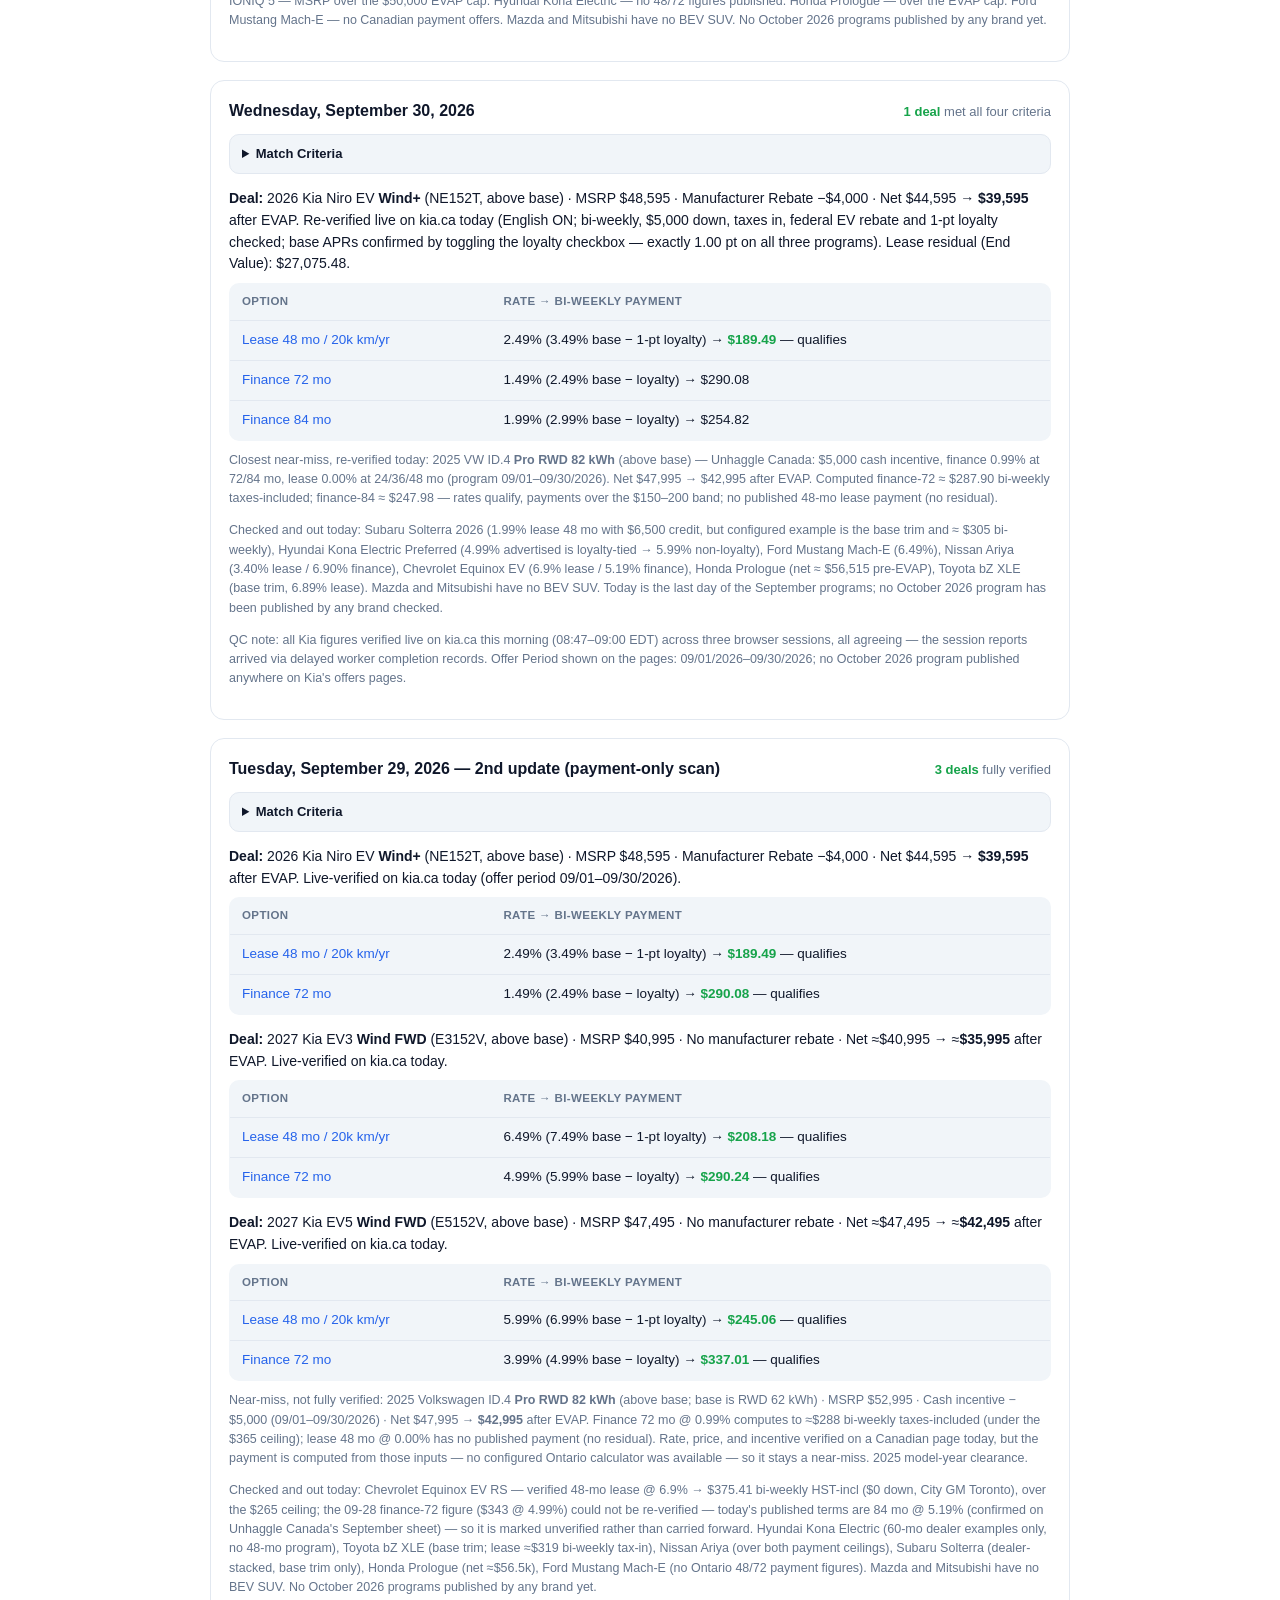
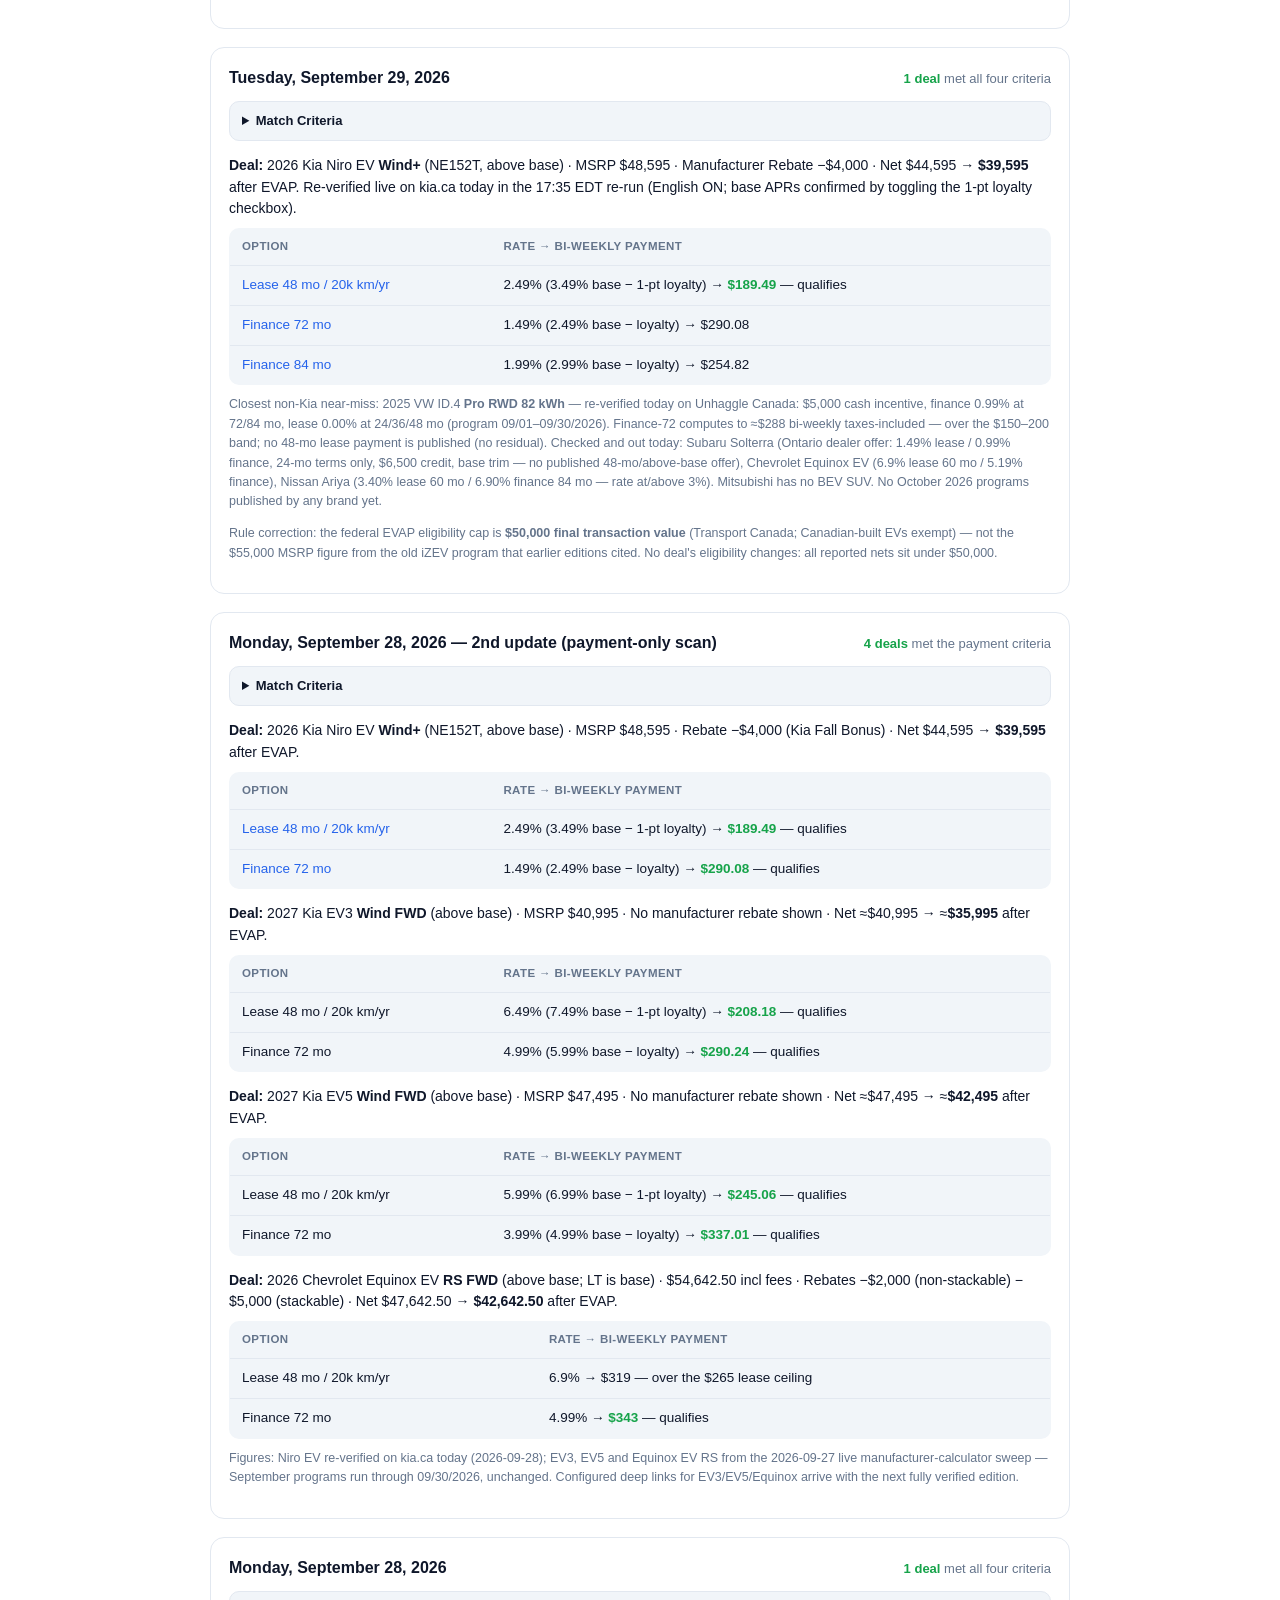
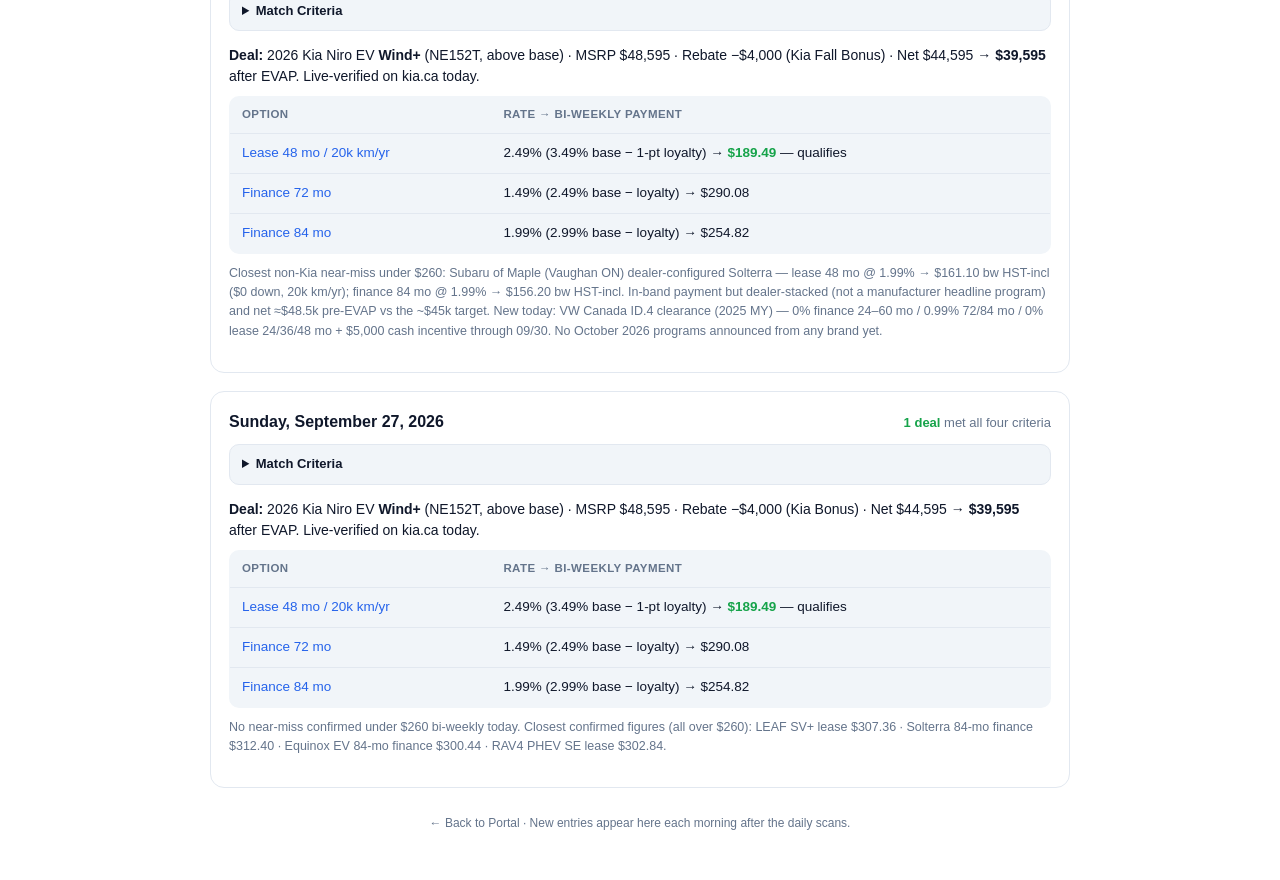
==== commit 4cea4580: "EV deals: sync entry 2026-10-05" ====
--- a/ev-deals/index.html
+++ b/ev-deals/index.html
@@ -19,7 +19,7 @@
 <article class="day" id="d2026-10-05">
   <header>
     <h2>Monday, October 5, 2026 — rate scan</h2>
-    <span class="verdict"><b>0 deals</b> verified against all four criteria (Kia figures unverified today)</span>
+    <span class="verdict"><b>1 deal</b> met all four criteria</span>
   </header>
 
   <details class="static">
@@ -37,25 +37,25 @@
       <tr><td class="k">Vehicle scope</td><td>EV only — no PHEVs or hybrids</td></tr>
       <tr><td class="k">Federal EV incentive</td><td>$5,000 (final transaction value ≤ $50,000; Canadian-built exempt), folded into payments</td></tr>
       <tr><td class="k">Loyalty rate</td><td>Kia only (buyer qualifies)</td></tr>
-      <tr><td class="k">Offer period</td><td>October 2026 programs — Kia figures NOT re-verified today (see note); ID.4 dealer terms re-verified live today</td></tr>
-    </table>
-  </details>
-
-  <div class="deal">
-    <div class="deal-head"><strong>Candidate — figures NOT re-verified today:</strong> 2026 Kia Niro EV <strong>Wind+</strong> (NE152T, above base) · MSRP $48,595 · Manufacturer Rebate −$4,000 · Net $44,595 → <strong>$39,595</strong> after EVAP (site's federal EV checkbox, applied once). October 2026 program (10/01/2026–11/02/2026). The live browser drove kia.ca's build-and-price through all three configurations on the correct trim today (bi-weekly, $5,000 down, taxes in, EVAP + 1-pt loyalty on — final URLs confirm the configuration), but the figure handoff failed to deliver across 4 attempts. Per the verification rule the numbers below are the Oct 3 last-verified figures, marked unverified — not carried forward as today's.</div>
+      <tr><td class="k">Offer period</td><td>October 2026 programs (Kia: 10/01/2026–11/02/2026, re-verified live today)</td></tr>
+    </table>
+  </details>
+
+  <div class="deal">
+    <div class="deal-head"><strong>Deal:</strong> 2026 Kia Niro EV <strong>Wind+</strong> (NE152T, above base) · MSRP $48,595 · Manufacturer Rebate −$4,000 · Net $44,595 → <strong>$39,595</strong> after EVAP (site's federal EV checkbox, applied once). October 2026 program (10/01/2026–11/02/2026) re-verified live on kia.ca today — every figure identical to October 3 (no mid-month change). Bi-weekly, $5,000 down, taxes in, 1-pt loyalty checked (2.99%→1.99% verified by toggle); lease residual $27,075.48.</div>
     <table class="opts">
       <tr><th>Option</th><th>Rate → bi-weekly payment</th></tr>
       <tr>
         <td><a href="https://www.kia.ca/en/shopping-tools/build-and-price?isDeliveryAndDestination=true&amp;currentVehicleTrimCode=NE152T&amp;step=3&amp;currentVehiclePkgCode=+&amp;evChargers=&amp;exteriorColourCode=SWP&amp;interiorColourCode=WK&amp;paymentFrequency=BIWEEKLY&amp;kilometerAllowance=KMALL20&amp;loanTerm=48&amp;leaseTerm=48&amp;yearCashCustomize=5&amp;loanCashYrRange=24000&amp;method=lease&amp;engineType=EV&amp;model=Niro+EV&amp;year=2026&amp;includeTaxes=true&amp;downPayment=5000&amp;isLoyaltyRate=true&amp;isElectric=true&amp;isElectricRebate=true">Lease 48 mo / 20k km/yr</a></td>
-        <td class="pay">1.99% (2.99% base − 1-pt loyalty) → $182.70 — Oct 3 figure, <strong>unverified today</strong></td>
+        <td class="pay">1.99% (2.99% base − 1-pt loyalty) → <span class="qual">$182.70</span> — qualifies</td>
       </tr>
       <tr>
         <td><a href="https://www.kia.ca/en/shopping-tools/build-and-price?isDeliveryAndDestination=true&amp;currentVehicleTrimCode=NE152T&amp;step=3&amp;currentVehiclePkgCode=+&amp;evChargers=&amp;exteriorColourCode=SWP&amp;interiorColourCode=WK&amp;paymentFrequency=BIWEEKLY&amp;kilometerAllowance=KMALL20&amp;loanTerm=72&amp;leaseTerm=48&amp;yearCashCustomize=5&amp;loanCashYrRange=24000&amp;method=loan&amp;engineType=EV&amp;model=Niro+EV&amp;year=2026&amp;includeTaxes=true&amp;downPayment=5000&amp;isElectric=true&amp;isElectricRebate=true&amp;isLoyaltyRate=true">Finance 72 mo</a></td>
-        <td class="pay">1.49% (2.49% base − loyalty) → $290.08 — Oct 3 figure, <strong>unverified today</strong> (rate ✓, payment over $200)</td>
+        <td class="pay">1.49% (2.49% base − loyalty) → $290.08 — rate ✓, payment over $200 (site loads with the Lease tab active — one click on the Loan tab restores the verified config)</td>
       </tr>
       <tr>
         <td><a href="https://www.kia.ca/en/shopping-tools/build-and-price?isDeliveryAndDestination=true&amp;currentVehicleTrimCode=NE152T&amp;step=3&amp;currentVehiclePkgCode=+&amp;evChargers=&amp;exteriorColourCode=SWP&amp;interiorColourCode=WK&amp;paymentFrequency=BIWEEKLY&amp;kilometerAllowance=KMALL20&amp;loanTerm=84&amp;leaseTerm=48&amp;yearCashCustomize=5&amp;loanCashYrRange=24000&amp;method=loan&amp;engineType=EV&amp;model=Niro+EV&amp;year=2026&amp;includeTaxes=true&amp;downPayment=5000&amp;isElectric=true&amp;isElectricRebate=true&amp;isLoyaltyRate=true">Finance 84 mo</a></td>
-        <td class="pay">1.99% (2.99% base − loyalty) → $254.82 — Oct 3 figure, <strong>unverified today</strong> (rate ✓, payment over $200)</td>
+        <td class="pay">1.99% (2.99% base − loyalty) → $254.82 — rate ✓, payment over $200 (Loan-tab click note as above)</td>
       </tr>
     </table>
   </div>
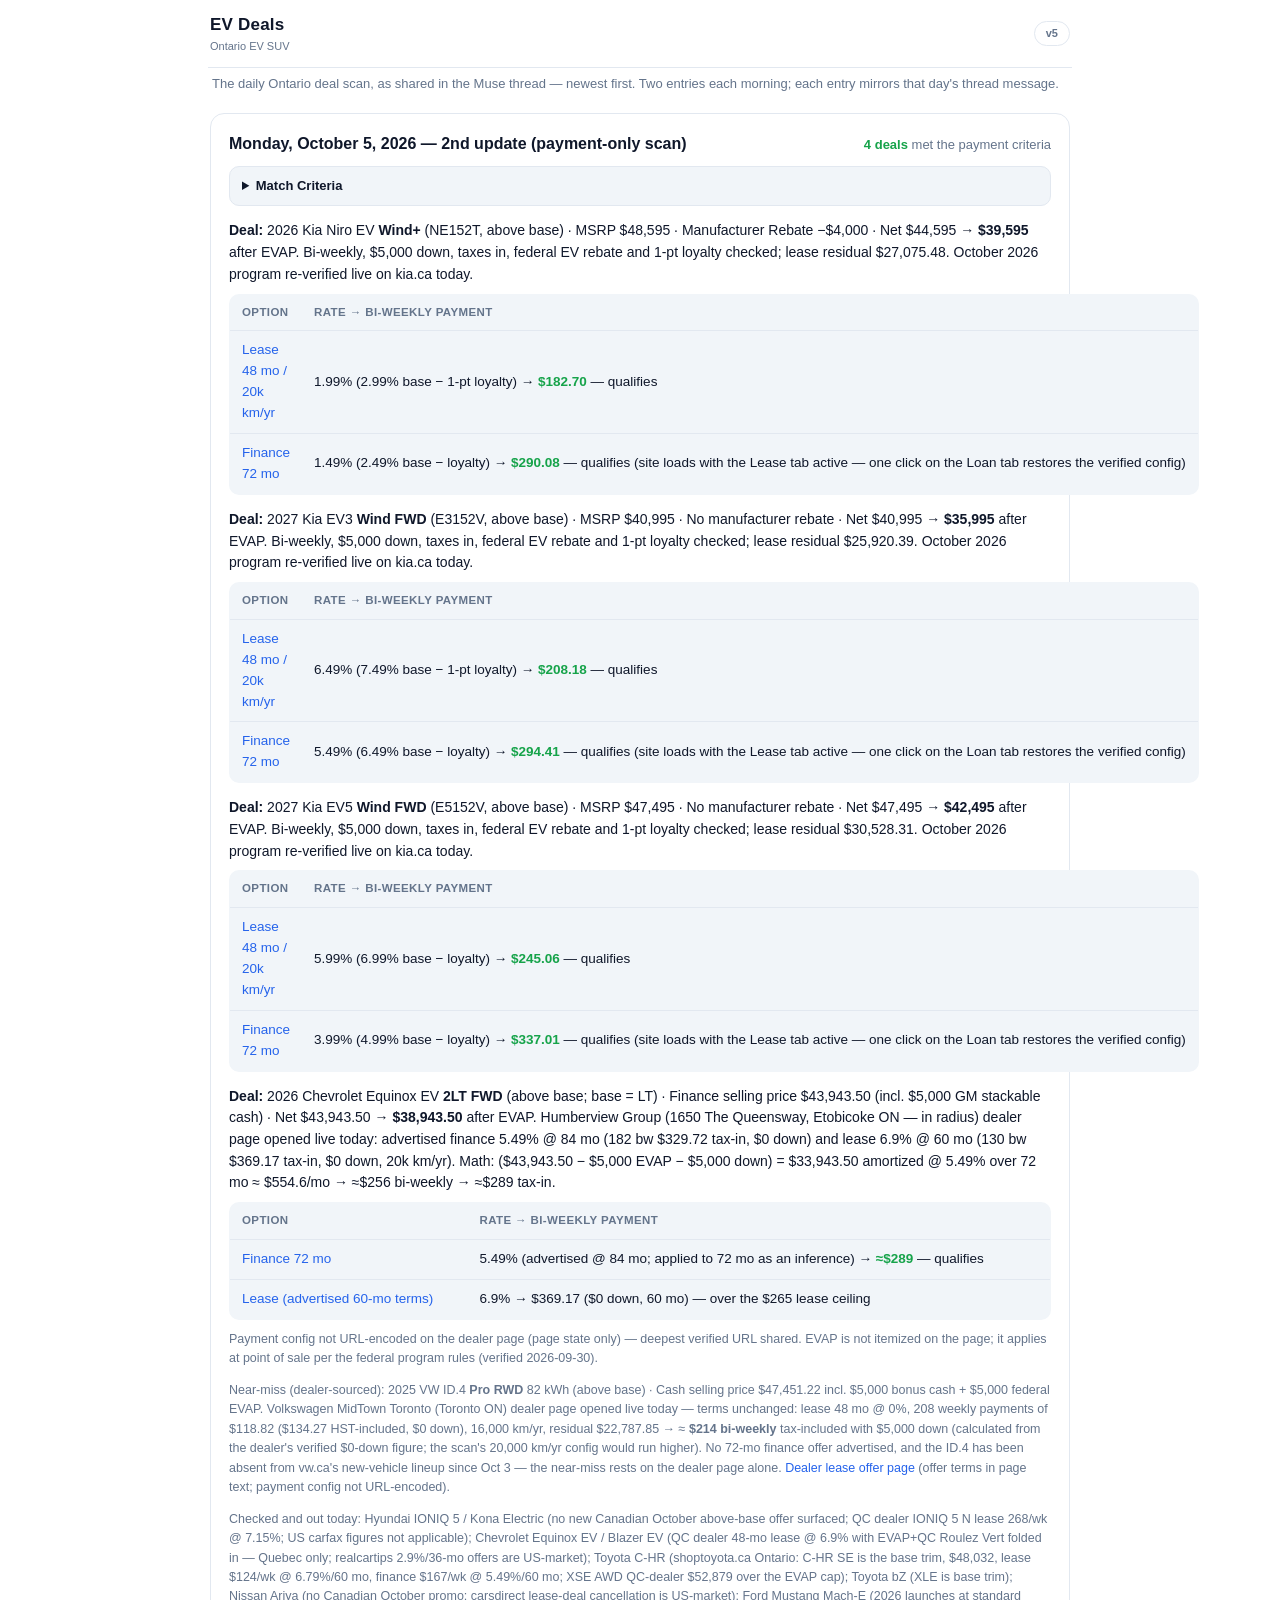
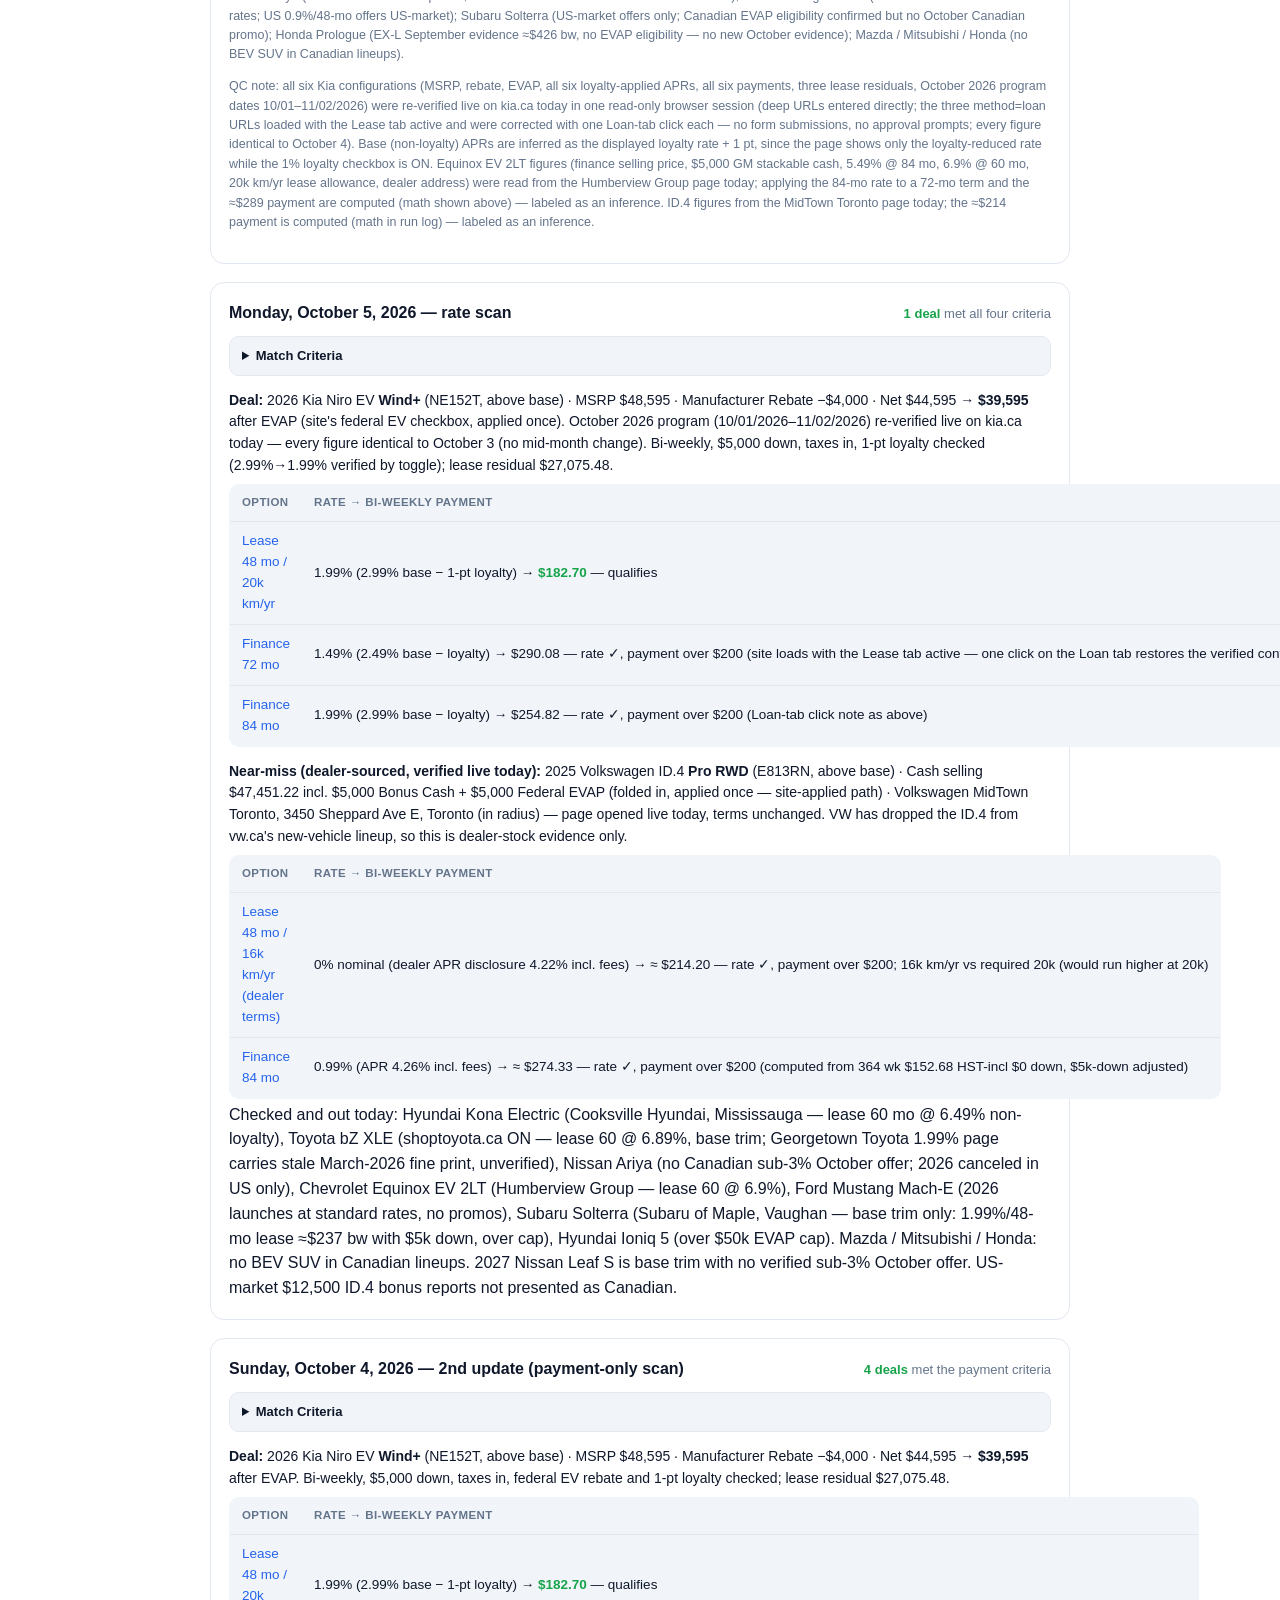
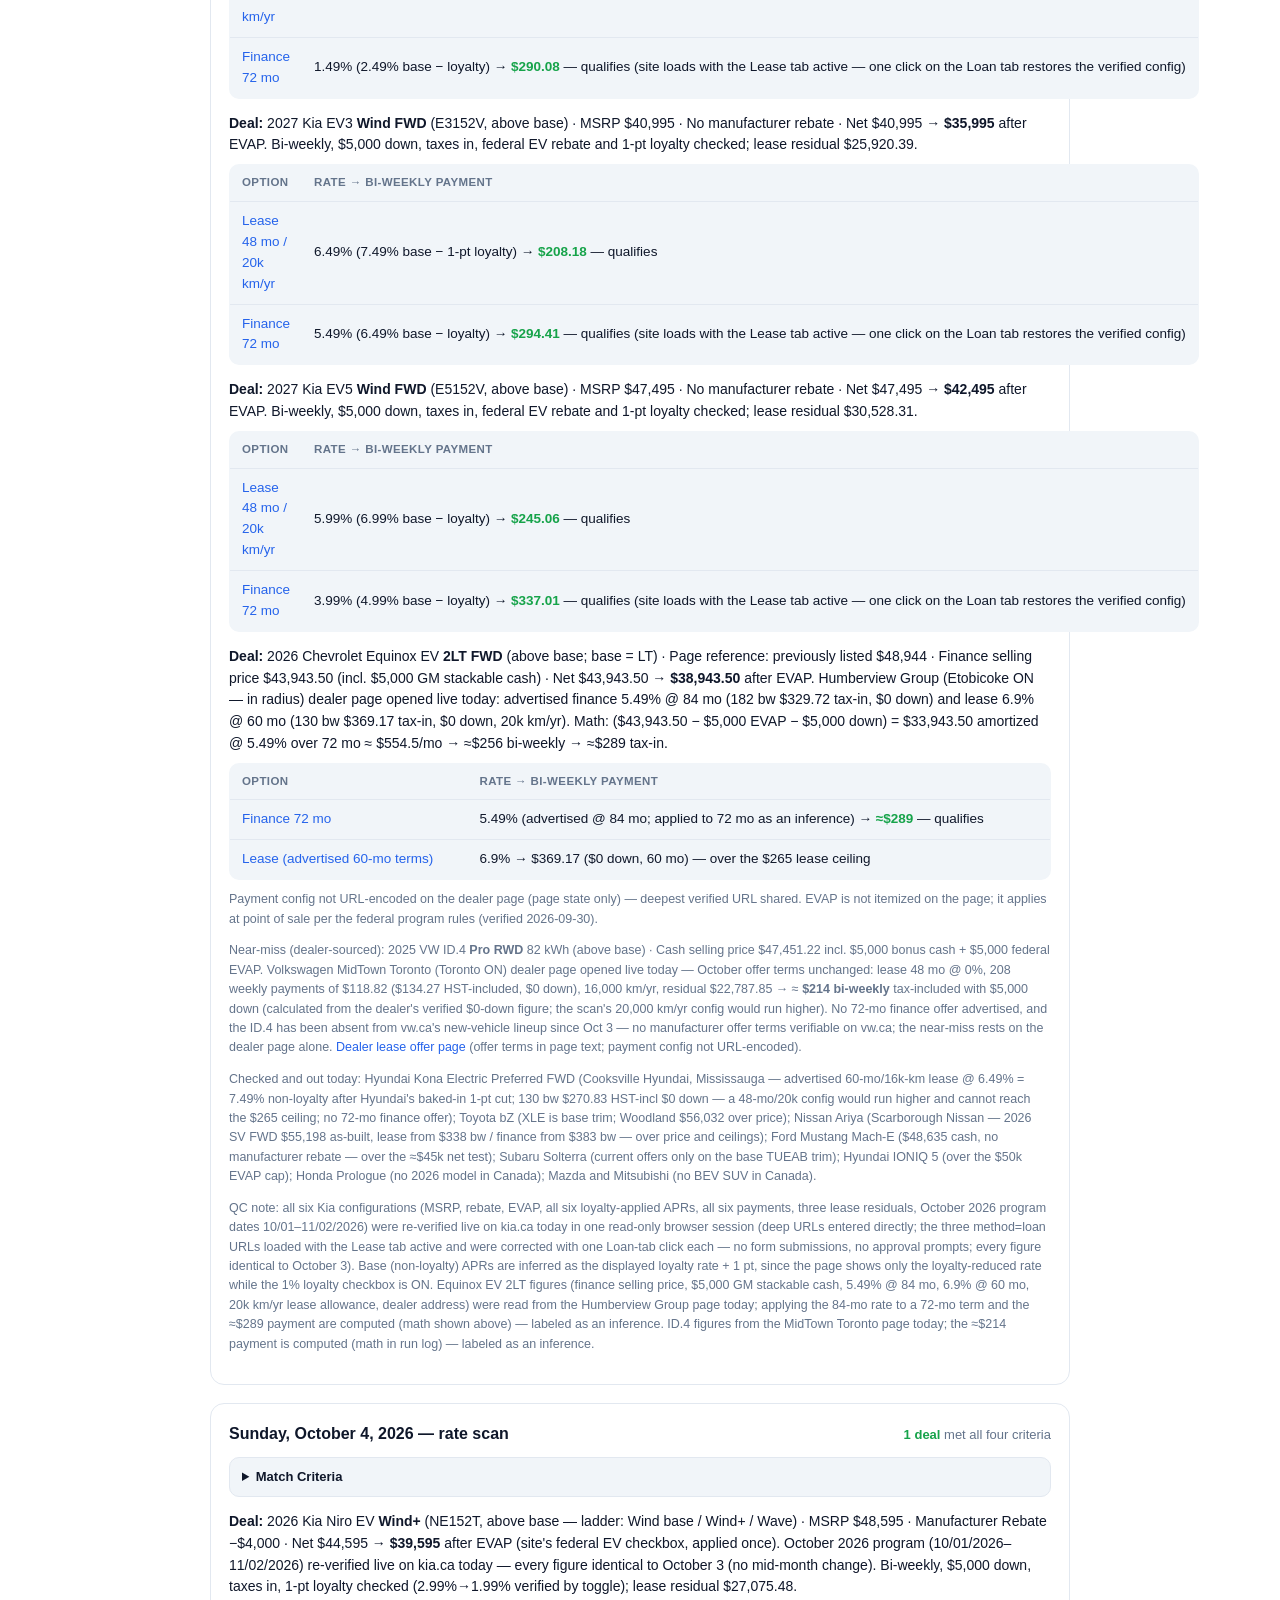
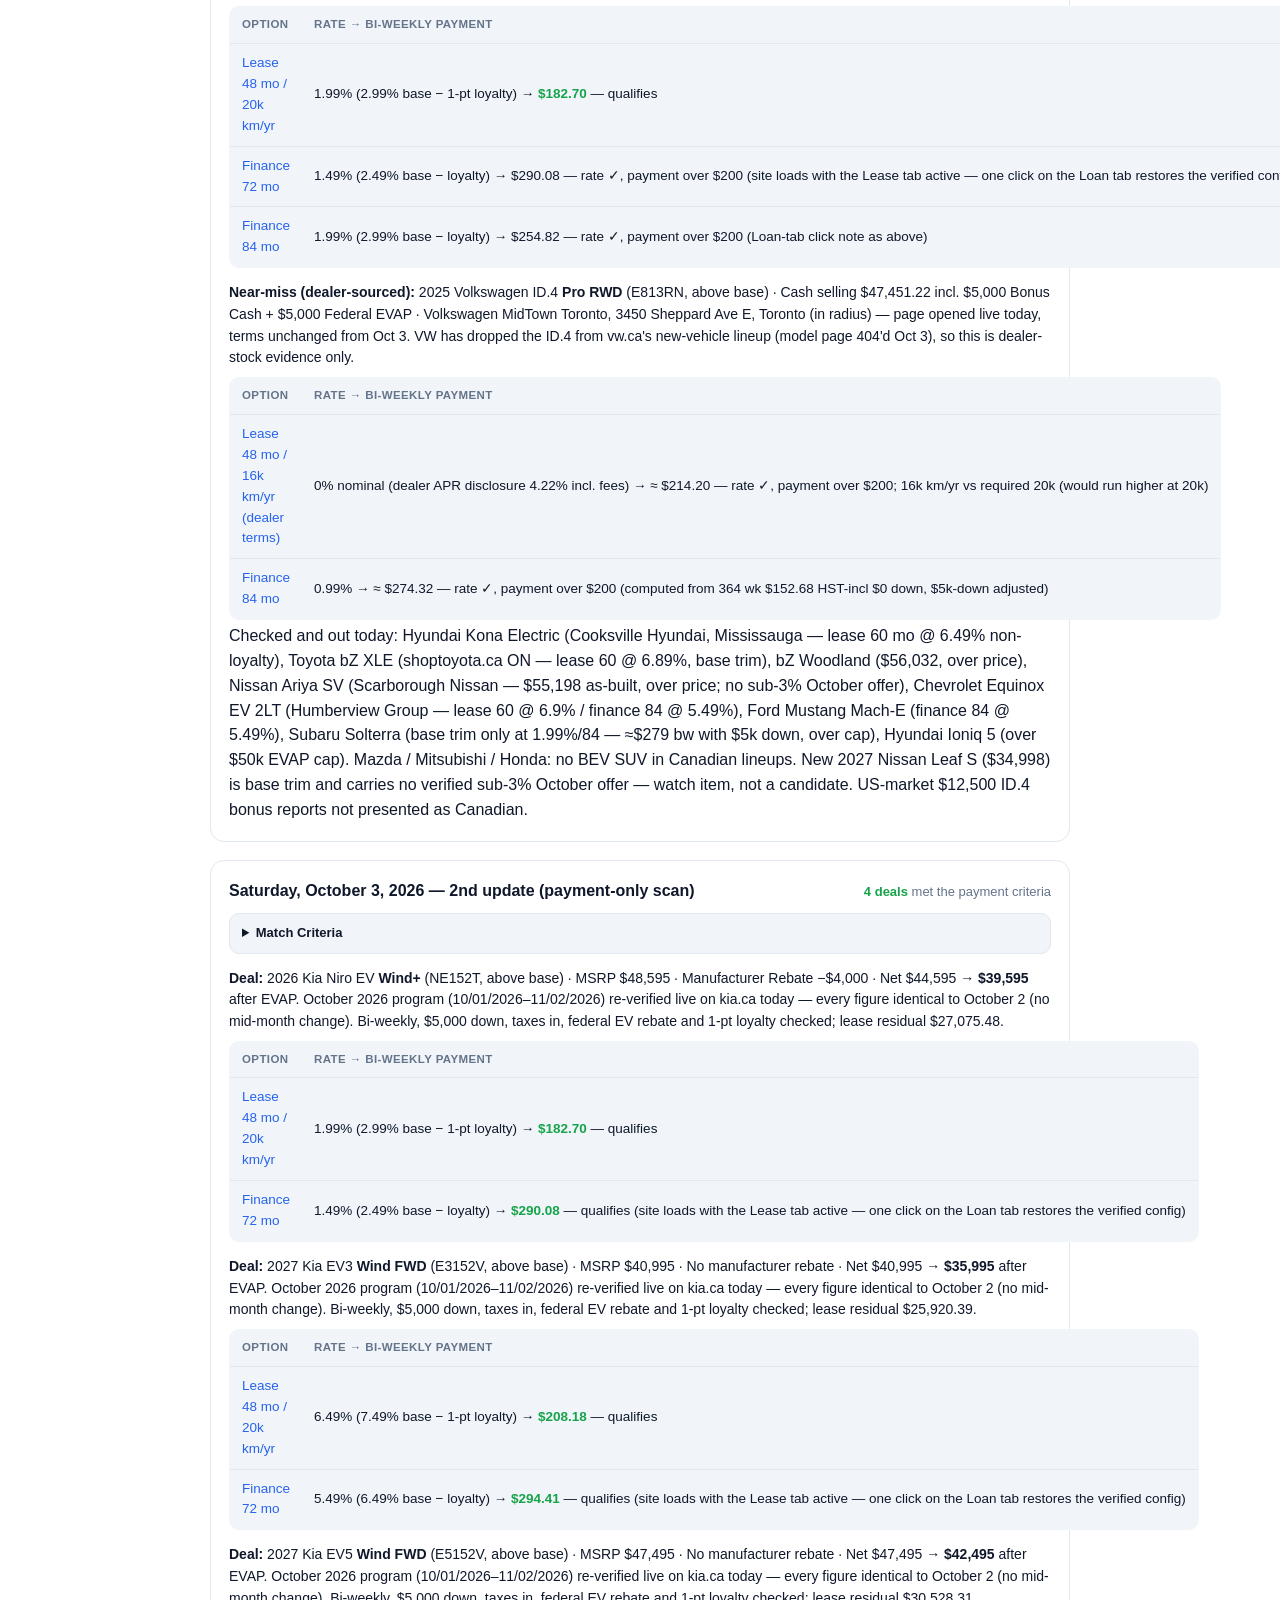
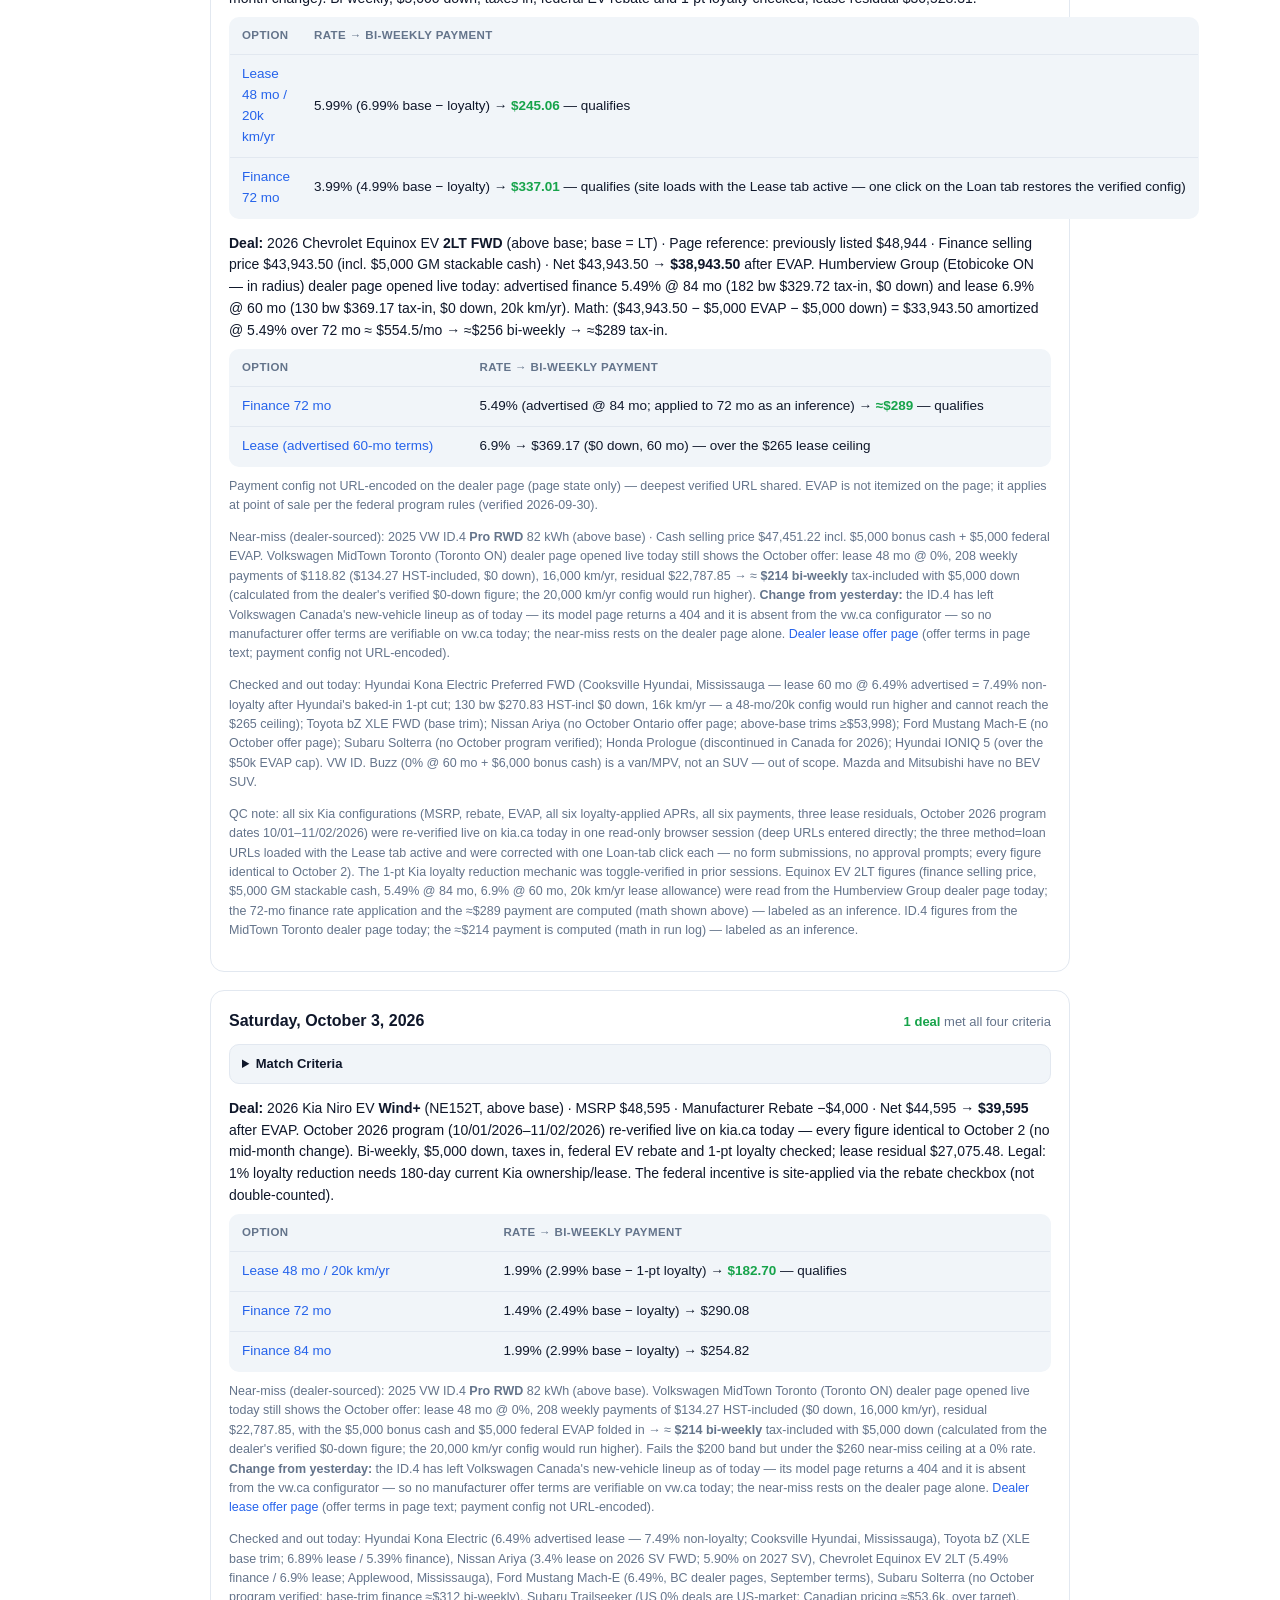
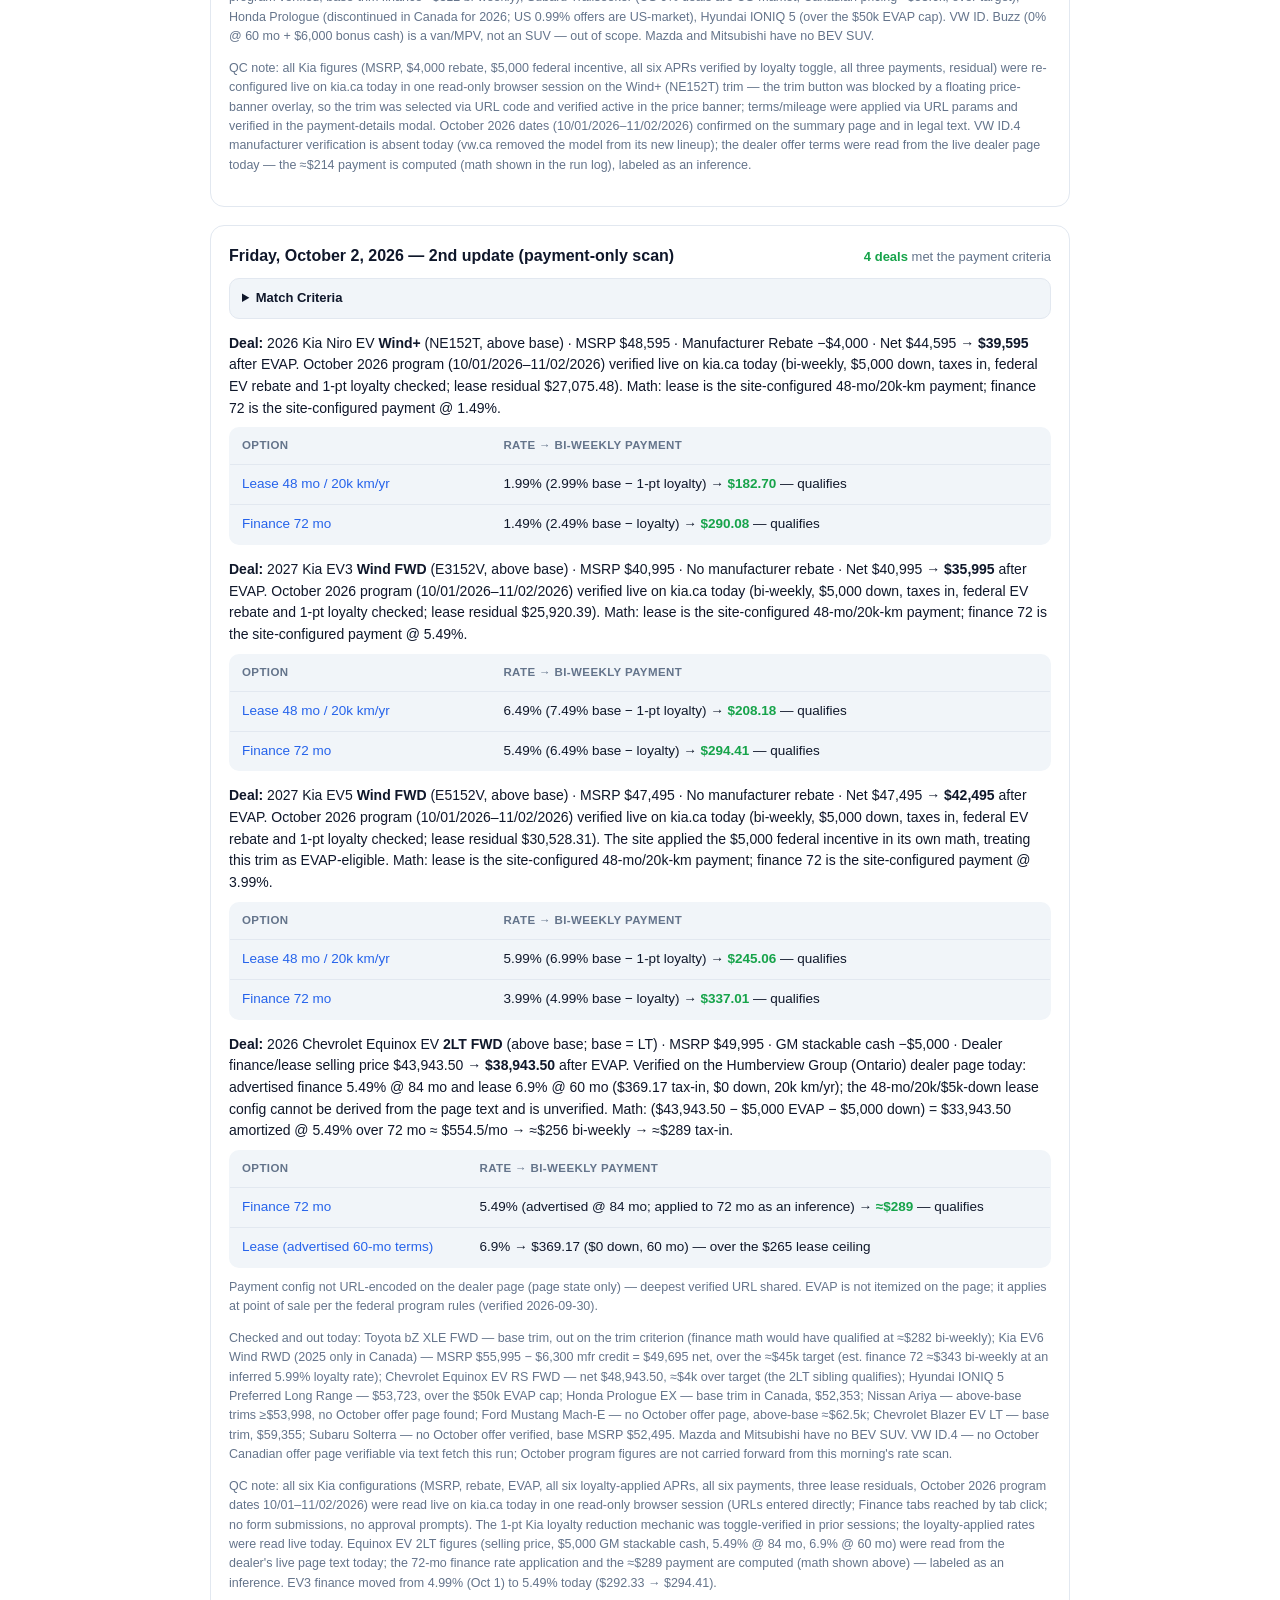
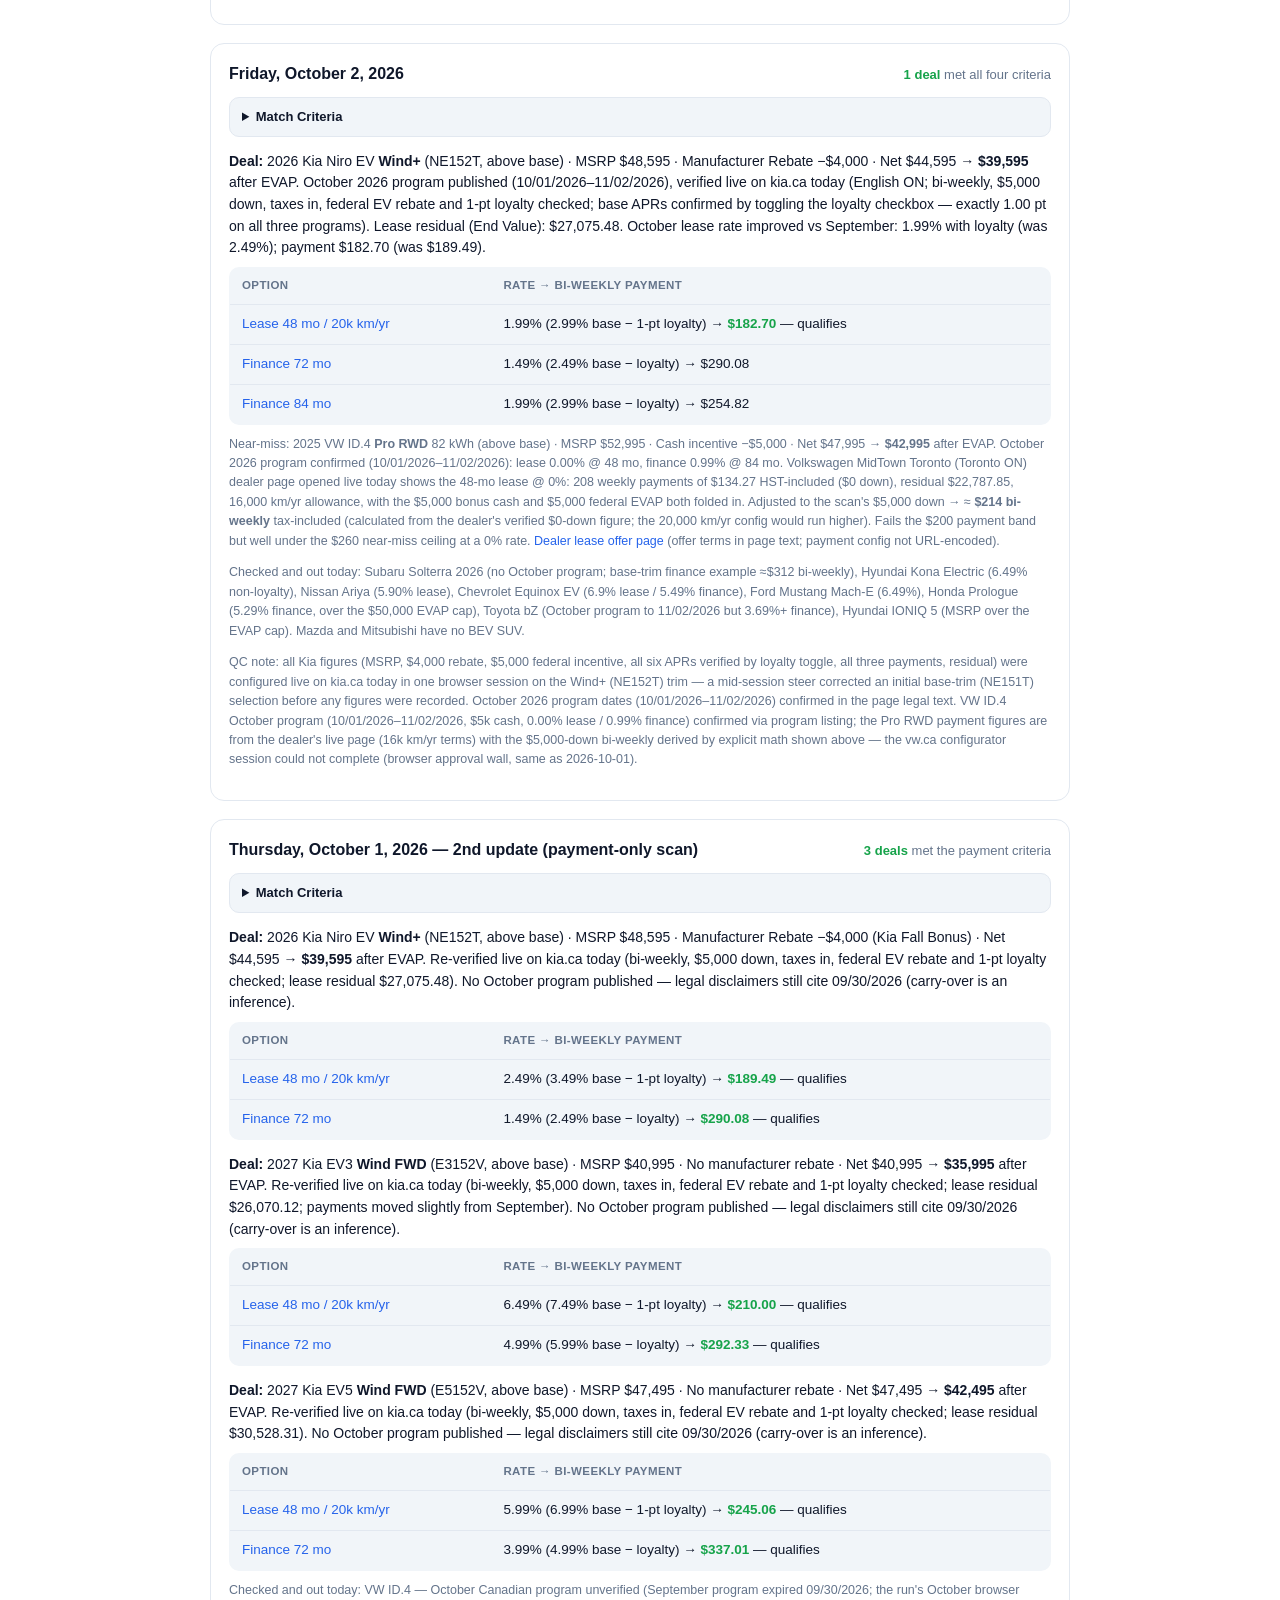
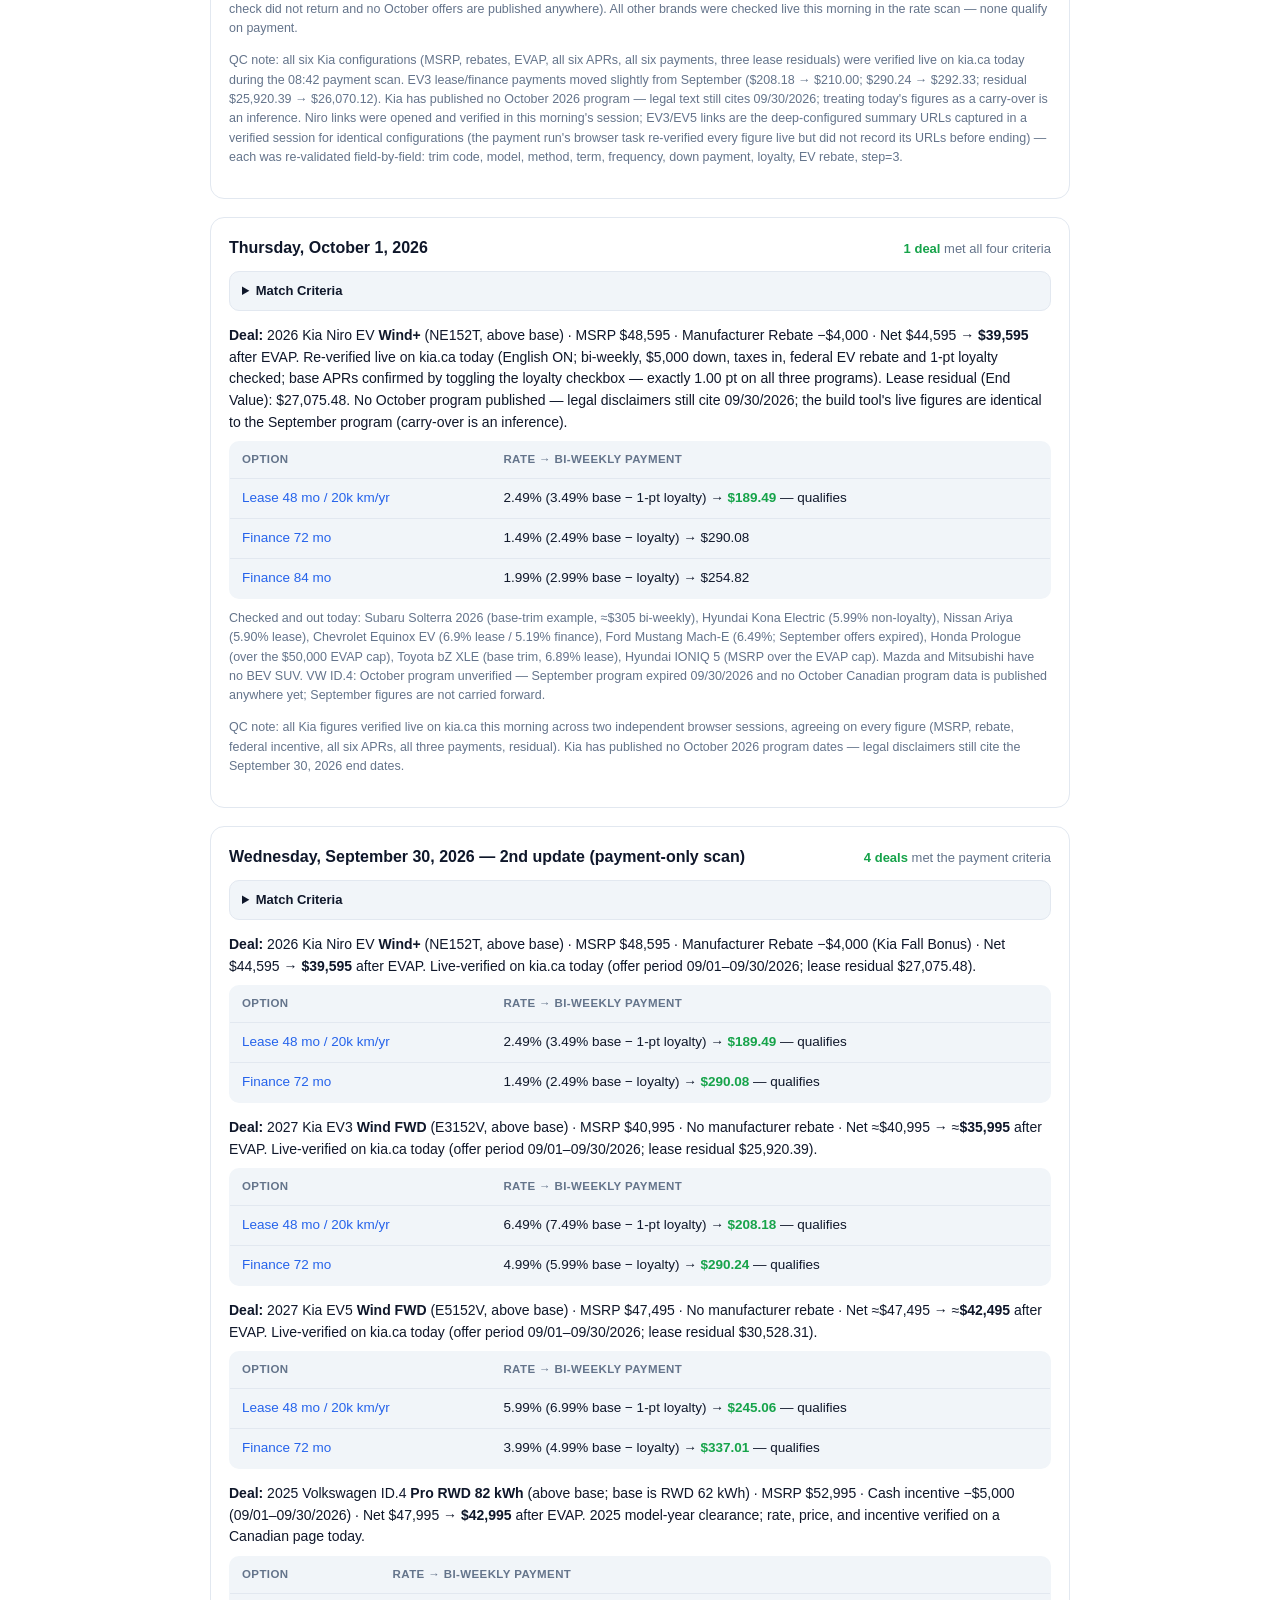
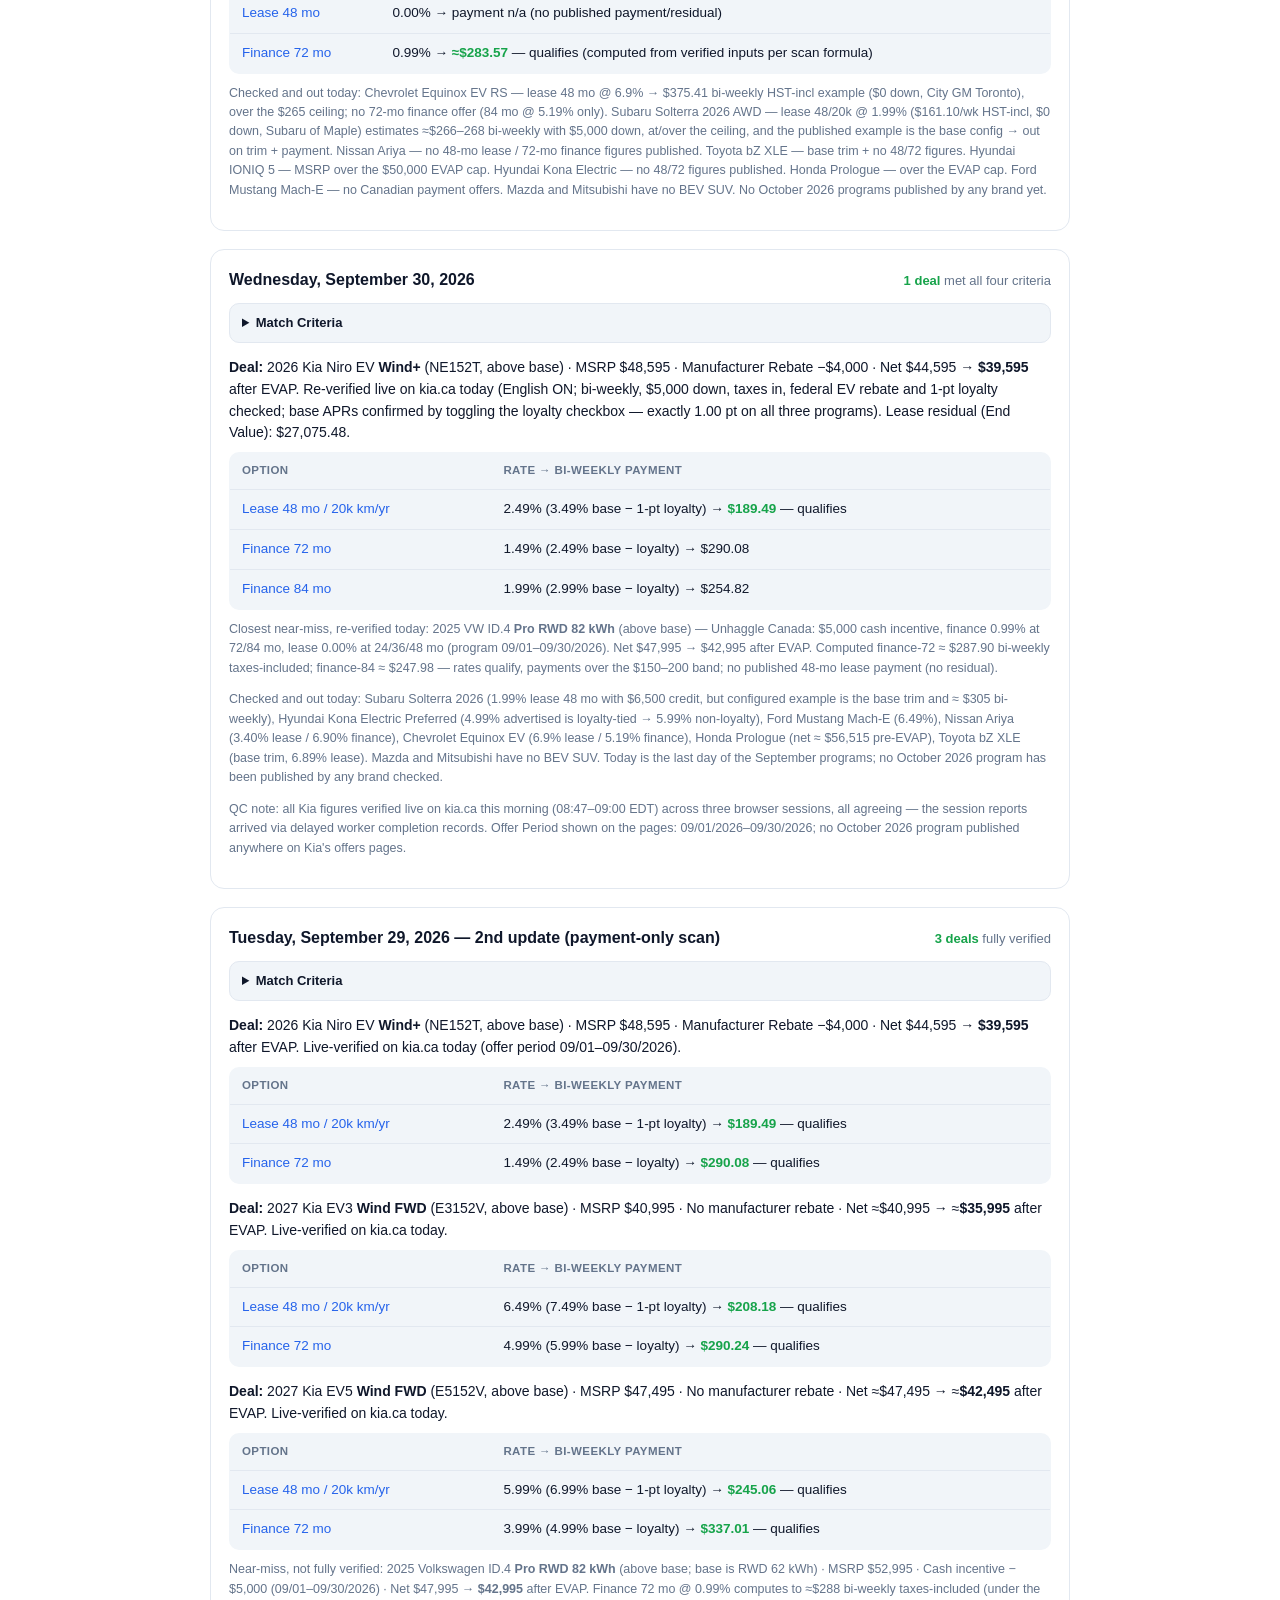
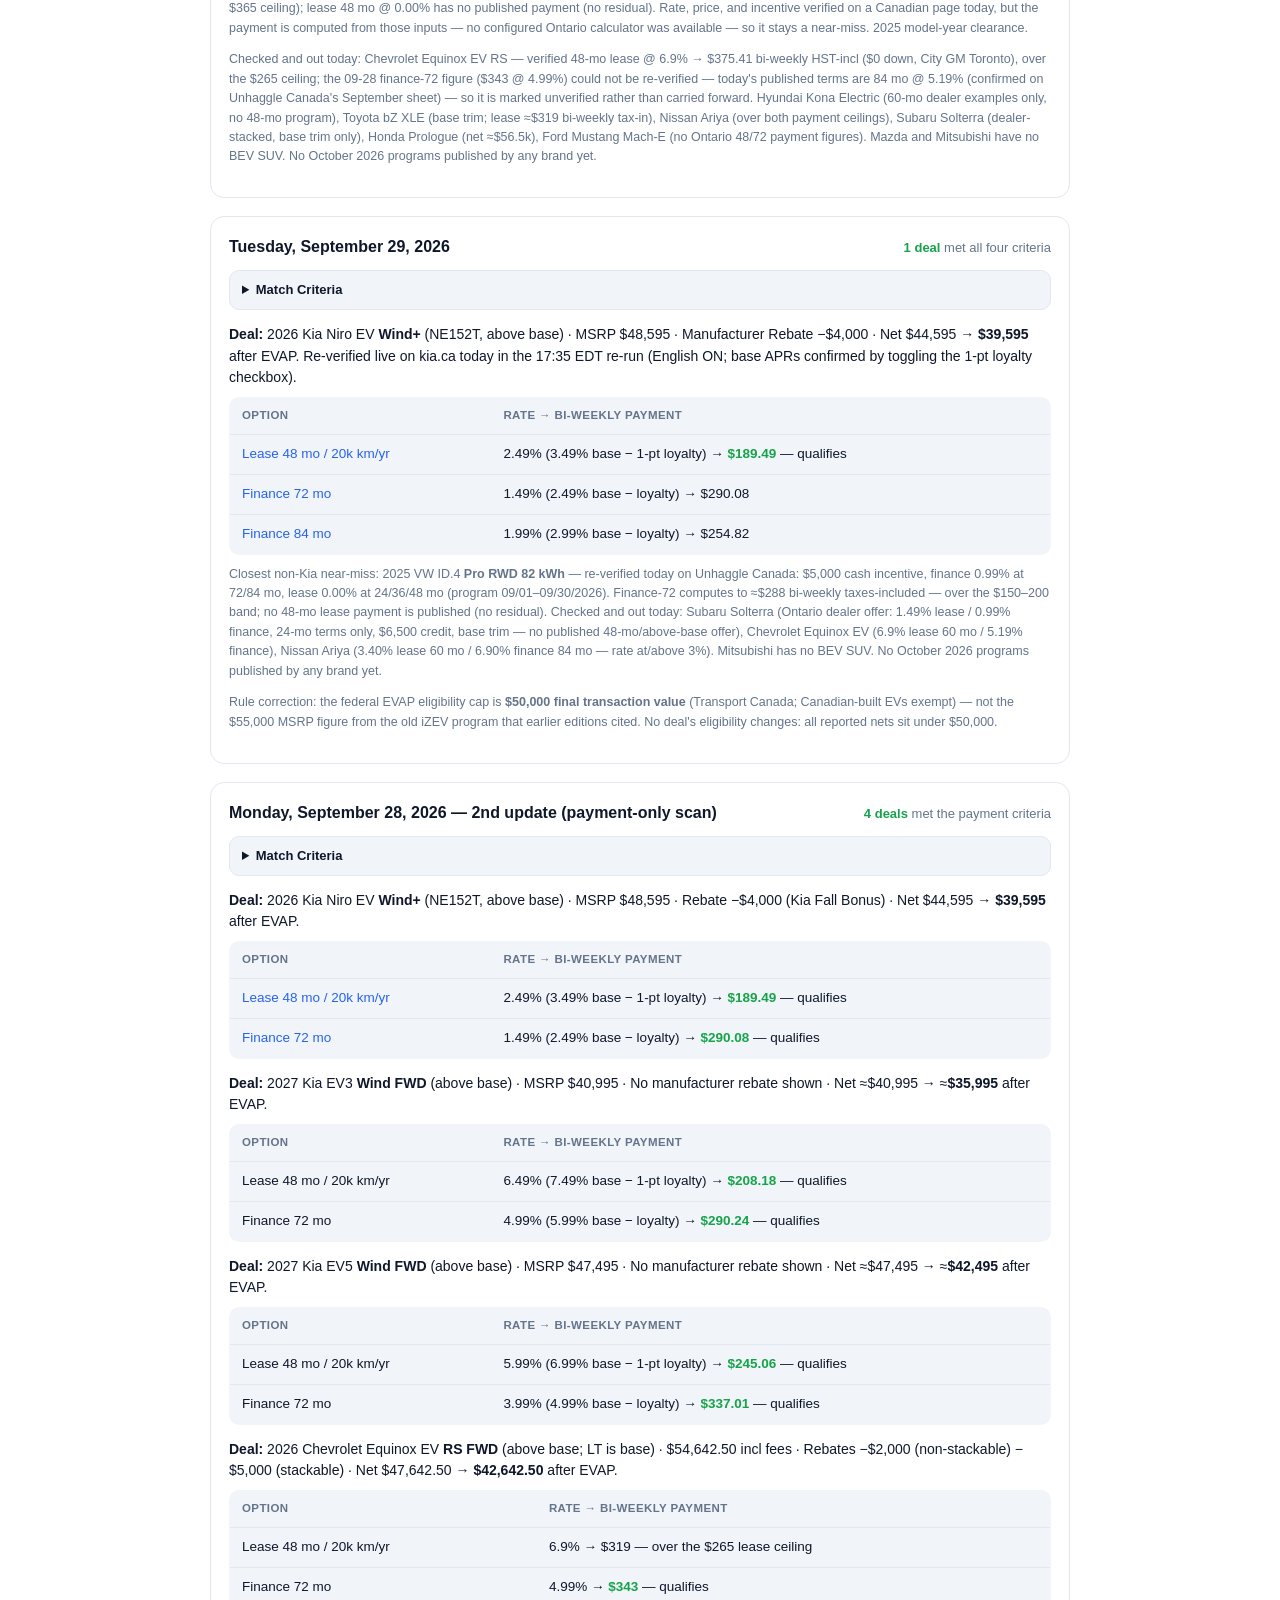
==== commit 11f70a73: "EV deals: sync entry 2026-10-05" ====
--- a/ev-deals/index.html
+++ b/ev-deals/index.html
@@ -16,6 +16,99 @@
 <p class="lede">The daily Ontario deal scan, as shared in the Muse thread — newest first. Two entries each morning; each entry mirrors that day's thread message.</p>
 
 <!-- NEWEST ENTRY GOES DIRECTLY BELOW THIS LINE -->
+<article class="day" id="d2026-10-05-b">
+  <header>
+    <h2>Monday, October 5, 2026 &mdash; 2nd update (payment-only scan)</h2>
+    <span class="verdict"><b>4 deals</b> met the payment criteria</span>
+  </header>
+
+  <details class="static">
+    <summary>Match Criteria</summary>
+    <table>
+      <tr><td class="k">Region</td><td>Ontario</td></tr>
+      <tr><td class="k">Down payment</td><td>$5,000</td></tr>
+      <tr><td class="k">Payment frequency</td><td>Bi-weekly, taxes included</td></tr>
+      <tr><td class="k">Lease config</td><td>48 months &middot; 20,000 km/yr</td></tr>
+      <tr><td class="k">Finance config</td><td>72 months</td></tr>
+      <tr><td class="k">Qualifying rate</td><td>None &mdash; APR shown for reference only</td></tr>
+      <tr><td class="k">Qualifying lease payment</td><td>&le; $265 bi-weekly</td></tr>
+      <tr><td class="k">Qualifying finance payment</td><td>&le; $365 bi-weekly</td></tr>
+      <tr><td class="k">Net price target</td><td>&asymp; $45k after manufacturer rebates</td></tr>
+      <tr><td class="k">Trim</td><td>Above base</td></tr>
+      <tr><td class="k">Vehicle scope</td><td>EV only &mdash; no PHEVs or hybrids</td></tr>
+      <tr><td class="k">Federal EV incentive</td><td>$5,000 (final transaction value &le; $50,000; Canadian-built exempt), folded into payments</td></tr>
+      <tr><td class="k">Loyalty rate</td><td>Kia only (buyer qualifies)</td></tr>
+      <tr><td class="k">Offer period</td><td>October 2026 programs 10/01/2026&ndash;11/02/2026 (all six Kia configs re-verified live today &mdash; every figure identical to Oct 4, no mid-month change; ID.4 absent from vw.ca new lineup since Oct 3 &mdash; dealer offer page only)</td></tr>
+    </table>
+  </details>
+
+  <div class="deal">
+    <div class="deal-head"><strong>Deal:</strong> 2026 Kia Niro EV <strong>Wind+</strong> (NE152T, above base) &middot; MSRP $48,595 &middot; Manufacturer Rebate &minus;$4,000 &middot; Net $44,595 &rarr; <strong>$39,595</strong> after EVAP. Bi-weekly, $5,000 down, taxes in, federal EV rebate and 1-pt loyalty checked; lease residual $27,075.48. October 2026 program re-verified live on kia.ca today.</div>
+    <table class="opts">
+      <tr><th>Option</th><th>Rate &rarr; bi-weekly payment</th></tr>
+      <tr>
+        <td><a href="https://www.kia.ca/en/shopping-tools/build-and-price?isDeliveryAndDestination=true&amp;currentVehicleTrimCode=NE152T&amp;step=3&amp;currentVehiclePkgCode=+&amp;evChargers=&amp;exteriorColourCode=SWP&amp;interiorColourCode=WK&amp;paymentFrequency=BIWEEKLY&amp;kilometerAllowance=KMALL20&amp;loanTerm=48&amp;leaseTerm=48&amp;yearCashCustomize=5&amp;loanCashYrRange=24000&amp;method=lease&amp;engineType=EV&amp;model=Niro+EV&amp;year=2026&amp;includeTaxes=true&amp;downPayment=5000&amp;isLoyaltyRate=true&amp;isElectric=true&amp;isElectricRebate=true">Lease 48 mo / 20k km/yr</a></td>
+        <td class="pay">1.99% (2.99% base &minus; 1-pt loyalty) &rarr; <span class="qual">$182.70</span> &mdash; qualifies</td>
+      </tr>
+      <tr>
+        <td><a href="https://www.kia.ca/en/shopping-tools/build-and-price?isDeliveryAndDestination=true&amp;currentVehicleTrimCode=NE152T&amp;step=3&amp;currentVehiclePkgCode=+&amp;evChargers=&amp;exteriorColourCode=SWP&amp;interiorColourCode=WK&amp;paymentFrequency=BIWEEKLY&amp;kilometerAllowance=KMALL20&amp;loanTerm=72&amp;leaseTerm=48&amp;yearCashCustomize=5&amp;loanCashYrRange=24000&amp;method=loan&amp;engineType=EV&amp;model=Niro+EV&amp;year=2026&amp;includeTaxes=true&amp;downPayment=5000&amp;isElectric=true&amp;isElectricRebate=true&amp;isLoyaltyRate=true">Finance 72 mo</a></td>
+        <td class="pay">1.49% (2.49% base &minus; loyalty) &rarr; <span class="qual">$290.08</span> &mdash; qualifies (site loads with the Lease tab active &mdash; one click on the Loan tab restores the verified config)</td>
+      </tr>
+    </table>
+  </div>
+
+  <div class="deal">
+    <div class="deal-head"><strong>Deal:</strong> 2027 Kia EV3 <strong>Wind FWD</strong> (E3152V, above base) &middot; MSRP $40,995 &middot; No manufacturer rebate &middot; Net $40,995 &rarr; <strong>$35,995</strong> after EVAP. Bi-weekly, $5,000 down, taxes in, federal EV rebate and 1-pt loyalty checked; lease residual $25,920.39. October 2026 program re-verified live on kia.ca today.</div>
+    <table class="opts">
+      <tr><th>Option</th><th>Rate &rarr; bi-weekly payment</th></tr>
+      <tr>
+        <td><a href="https://www.kia.ca/en/shopping-tools/build-and-price?currentVehicleTrimCode=E3152V&amp;evChargers=&amp;exteriorColourCode=ABP&amp;interiorColourCode=ELG&amp;paymentFrequency=BIWEEKLY&amp;kilometerAllowance=KMALL20&amp;isDeliveryAndDestination=true&amp;loanTerm=72&amp;leaseTerm=48&amp;yearCashCustomize=5&amp;loanCashYrRange=24000&amp;engineType=EV&amp;method=lease&amp;step=3&amp;currentVehiclePkgCode=+&amp;model=EV3&amp;year=2027&amp;includeTaxes=true&amp;downPayment=5000&amp;isLoyaltyRate=true&amp;isElectric=true&amp;isElectricRebate=true&amp;gasPrice=0&amp;gasEfficiency=0&amp;electricityPrice=0">Lease 48 mo / 20k km/yr</a></td>
+        <td class="pay">6.49% (7.49% base &minus; 1-pt loyalty) &rarr; <span class="qual">$208.18</span> &mdash; qualifies</td>
+      </tr>
+      <tr>
+        <td><a href="https://www.kia.ca/en/shopping-tools/build-and-price?currentVehicleTrimCode=E3152V&amp;evChargers=&amp;exteriorColourCode=ABP&amp;interiorColourCode=ELG&amp;paymentFrequency=BIWEEKLY&amp;kilometerAllowance=KMALL20&amp;isDeliveryAndDestination=true&amp;loanTerm=72&amp;leaseTerm=48&amp;yearCashCustomize=5&amp;loanCashYrRange=24000&amp;engineType=EV&amp;method=loan&amp;step=3&amp;currentVehiclePkgCode=+&amp;model=EV3&amp;year=2027&amp;includeTaxes=true&amp;downPayment=5000&amp;isLoyaltyRate=true&amp;isElectric=true&amp;isElectricRebate=true&amp;gasPrice=0&amp;gasEfficiency=0&amp;electricityPrice=0">Finance 72 mo</a></td>
+        <td class="pay">5.49% (6.49% base &minus; loyalty) &rarr; <span class="qual">$294.41</span> &mdash; qualifies (site loads with the Lease tab active &mdash; one click on the Loan tab restores the verified config)</td>
+      </tr>
+    </table>
+  </div>
+
+  <div class="deal">
+    <div class="deal-head"><strong>Deal:</strong> 2027 Kia EV5 <strong>Wind FWD</strong> (E5152V, above base) &middot; MSRP $47,495 &middot; No manufacturer rebate &middot; Net $47,495 &rarr; <strong>$42,495</strong> after EVAP. Bi-weekly, $5,000 down, taxes in, federal EV rebate and 1-pt loyalty checked; lease residual $30,528.31. October 2026 program re-verified live on kia.ca today.</div>
+    <table class="opts">
+      <tr><th>Option</th><th>Rate &rarr; bi-weekly payment</th></tr>
+      <tr>
+        <td><a href="https://www.kia.ca/en/shopping-tools/build-and-price?currentVehicleTrimCode=E5152V&amp;evChargers=&amp;exteriorColourCode=SWP&amp;interiorColourCode=OVS&amp;paymentFrequency=BIWEEKLY&amp;kilometerAllowance=KMALL20&amp;isDeliveryAndDestination=true&amp;loanTerm=72&amp;leaseTerm=48&amp;yearCashCustomize=5&amp;loanCashYrRange=24000&amp;engineType=EV&amp;method=lease&amp;step=3&amp;currentVehiclePkgCode=+&amp;model=EV5&amp;year=2027&amp;includeTaxes=true&amp;downPayment=5000&amp;isLoyaltyRate=true&amp;isElectric=true&amp;isElectricRebate=true&amp;gasPrice=0&amp;gasEfficiency=0&amp;electricityPrice=0">Lease 48 mo / 20k km/yr</a></td>
+        <td class="pay">5.99% (6.99% base &minus; loyalty) &rarr; <span class="qual">$245.06</span> &mdash; qualifies</td>
+      </tr>
+      <tr>
+        <td><a href="https://www.kia.ca/en/shopping-tools/build-and-price?currentVehicleTrimCode=E5152V&amp;currentVehiclePkgCode=+&amp;model=EV5&amp;year=2027&amp;evChargers=&amp;exteriorColourCode=SWP&amp;interiorColourCode=OVS&amp;includeTaxes=true&amp;downPayment=5000&amp;paymentFrequency=BIWEEKLY&amp;kilometerAllowance=KMALL20&amp;isDeliveryAndDestination=true&amp;loanTerm=72&amp;leaseTerm=48&amp;isLoyaltyRate=true&amp;isElectric=true&amp;isElectricRebate=true&amp;gasPrice=0&amp;gasEfficiency=0&amp;electricityPrice=0&amp;yearCashCustomize=5&amp;loanCashYrRange=24000&amp;engineType=EV&amp;method=loan&amp;step=3">Finance 72 mo</a></td>
+        <td class="pay">3.99% (4.99% base &minus; loyalty) &rarr; <span class="qual">$337.01</span> &mdash; qualifies (site loads with the Lease tab active &mdash; one click on the Loan tab restores the verified config)</td>
+      </tr>
+    </table>
+  </div>
+
+  <div class="deal">
+    <div class="deal-head"><strong>Deal:</strong> 2026 Chevrolet Equinox EV <strong>2LT FWD</strong> (above base; base = LT) &middot; Finance selling price $43,943.50 (incl. $5,000 GM stackable cash) &middot; Net $43,943.50 &rarr; <strong>$38,943.50</strong> after EVAP. Humberview Group (1650 The Queensway, Etobicoke ON &mdash; in radius) dealer page opened live today: advertised finance 5.49% @ 84 mo (182 bw $329.72 tax-in, $0 down) and lease 6.9% @ 60 mo (130 bw $369.17 tax-in, $0 down, 20k km/yr). Math: ($43,943.50 &minus; $5,000 EVAP &minus; $5,000 down) = $33,943.50 amortized @ 5.49% over 72 mo &asymp; $554.6/mo &rarr; &asymp;$256 bi-weekly &rarr; &asymp;$289 tax-in.</div>
+    <table class="opts">
+      <tr><th>Option</th><th>Rate &rarr; bi-weekly payment</th></tr>
+      <tr>
+        <td><a href="https://www.humberviewgroup.com/en/new-catalog/chevrolet/2026-chevrolet-equinox-ev-2lt-id31544">Finance 72 mo</a></td>
+        <td class="pay">5.49% (advertised @ 84 mo; applied to 72 mo as an inference) &rarr; <span class="qual">&asymp;$289</span> &mdash; qualifies</td>
+      </tr>
+      <tr>
+        <td><a href="https://www.humberviewgroup.com/en/new-catalog/chevrolet/2026-chevrolet-equinox-ev-2lt-id31544">Lease (advertised 60-mo terms)</a></td>
+        <td class="pay">6.9% &rarr; $369.17 ($0 down, 60 mo) &mdash; over the $265 lease ceiling</td>
+      </tr>
+    </table>
+    <p class="note">Payment config not URL-encoded on the dealer page (page state only) &mdash; deepest verified URL shared. EVAP is not itemized on the page; it applies at point of sale per the federal program rules (verified 2026-09-30).</p>
+  </div>
+
+  <p class="note">Near-miss (dealer-sourced): 2025 VW ID.4 <strong>Pro RWD</strong> 82 kWh (above base) &middot; Cash selling price $47,451.22 incl. $5,000 bonus cash + $5,000 federal EVAP. Volkswagen MidTown Toronto (Toronto ON) dealer page opened live today &mdash; terms unchanged: lease 48 mo @ 0%, 208 weekly payments of $118.82 ($134.27 HST-included, $0 down), 16,000 km/yr, residual $22,787.85 &rarr; &asymp; <strong>$214 bi-weekly</strong> tax-included with $5,000 down (calculated from the dealer's verified $0-down figure; the scan's 20,000 km/yr config would run higher). No 72-mo finance offer advertised, and the ID.4 has been absent from vw.ca's new-vehicle lineup since Oct 3 &mdash; the near-miss rests on the dealer page alone. <a href="https://www.vwmidtowntoronto.com/en/new-catalog/volkswagen/2024-volkswagen-id-dot-4-pro-id27805">Dealer lease offer page</a> (offer terms in page text; payment config not URL-encoded).</p>
+  <p class="note">Checked and out today: Hyundai IONIQ 5 / Kona Electric (no new Canadian October above-base offer surfaced; QC dealer IONIQ 5 N lease 268/wk @ 7.15%; US carfax figures not applicable); Chevrolet Equinox EV / Blazer EV (QC dealer 48-mo lease @ 6.9% with EVAP+QC Roulez Vert folded in &mdash; Quebec only; realcartips 2.9%/36-mo offers are US-market); Toyota C-HR (shoptoyota.ca Ontario: C-HR SE is the base trim, $48,032, lease $124/wk @ 6.79%/60 mo, finance $167/wk @ 5.49%/60 mo; XSE AWD QC-dealer $52,879 over the EVAP cap); Toyota bZ (XLE is base trim); Nissan Ariya (no Canadian October promo; carsdirect lease-deal cancellation is US-market); Ford Mustang Mach-E (2026 launches at standard rates; US 0.9%/48-mo offers US-market); Subaru Solterra (US-market offers only; Canadian EVAP eligibility confirmed but no October Canadian promo); Honda Prologue (EX-L September evidence &asymp;$426 bw, no EVAP eligibility &mdash; no new October evidence); Mazda / Mitsubishi / Honda (no BEV SUV in Canadian lineups).</p>
+  <p class="note">QC note: all six Kia configurations (MSRP, rebate, EVAP, all six loyalty-applied APRs, all six payments, three lease residuals, October 2026 program dates 10/01&ndash;11/02/2026) were re-verified live on kia.ca today in one read-only browser session (deep URLs entered directly; the three method=loan URLs loaded with the Lease tab active and were corrected with one Loan-tab click each &mdash; no form submissions, no approval prompts; every figure identical to October 4). Base (non-loyalty) APRs are inferred as the displayed loyalty rate + 1 pt, since the page shows only the loyalty-reduced rate while the 1% loyalty checkbox is ON. Equinox EV 2LT figures (finance selling price, $5,000 GM stackable cash, 5.49% @ 84 mo, 6.9% @ 60 mo, 20k km/yr lease allowance, dealer address) were read from the Humberview Group page today; applying the 84-mo rate to a 72-mo term and the &asymp;$289 payment are computed (math shown above) &mdash; labeled as an inference. ID.4 figures from the MidTown Toronto page today; the &asymp;$214 payment is computed (math in run log) &mdash; labeled as an inference.</p>
+
+</article>
+
 <article class="day" id="d2026-10-05">
   <header>
     <h2>Monday, October 5, 2026 — rate scan</h2>
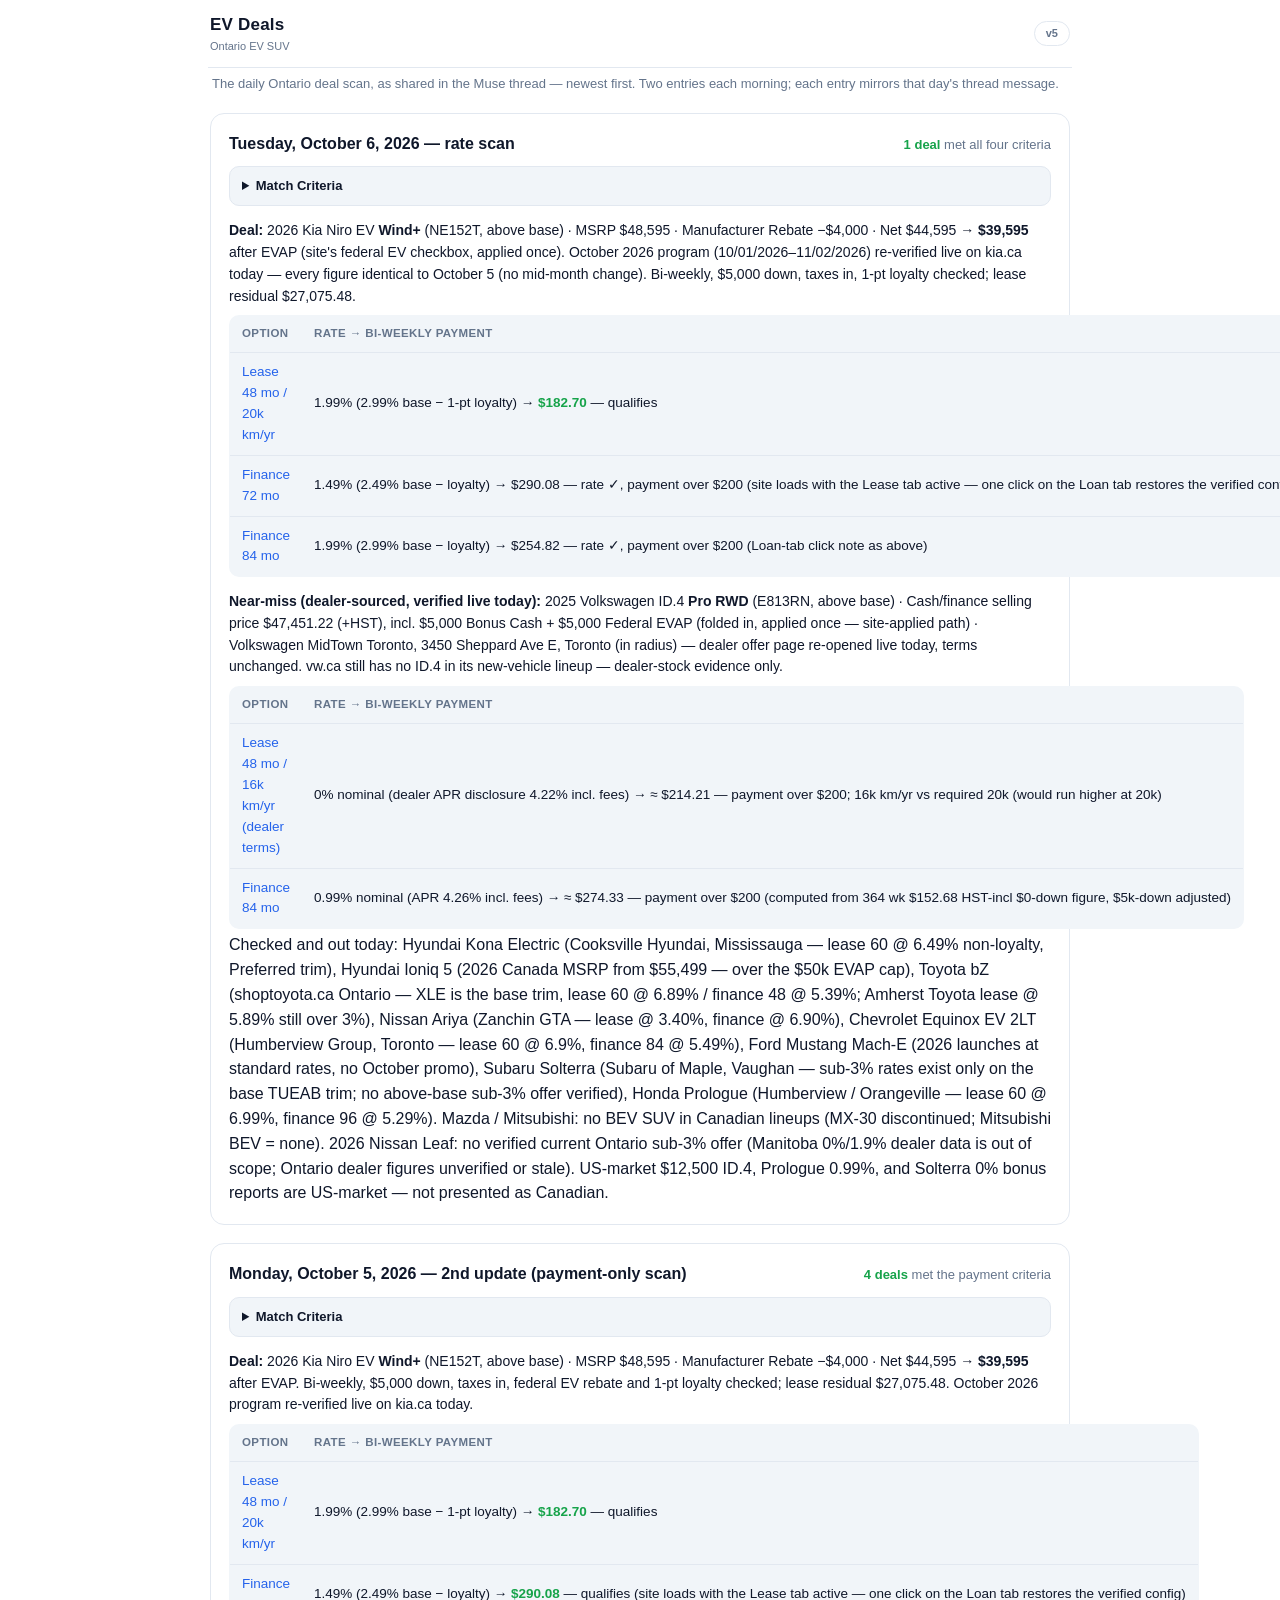
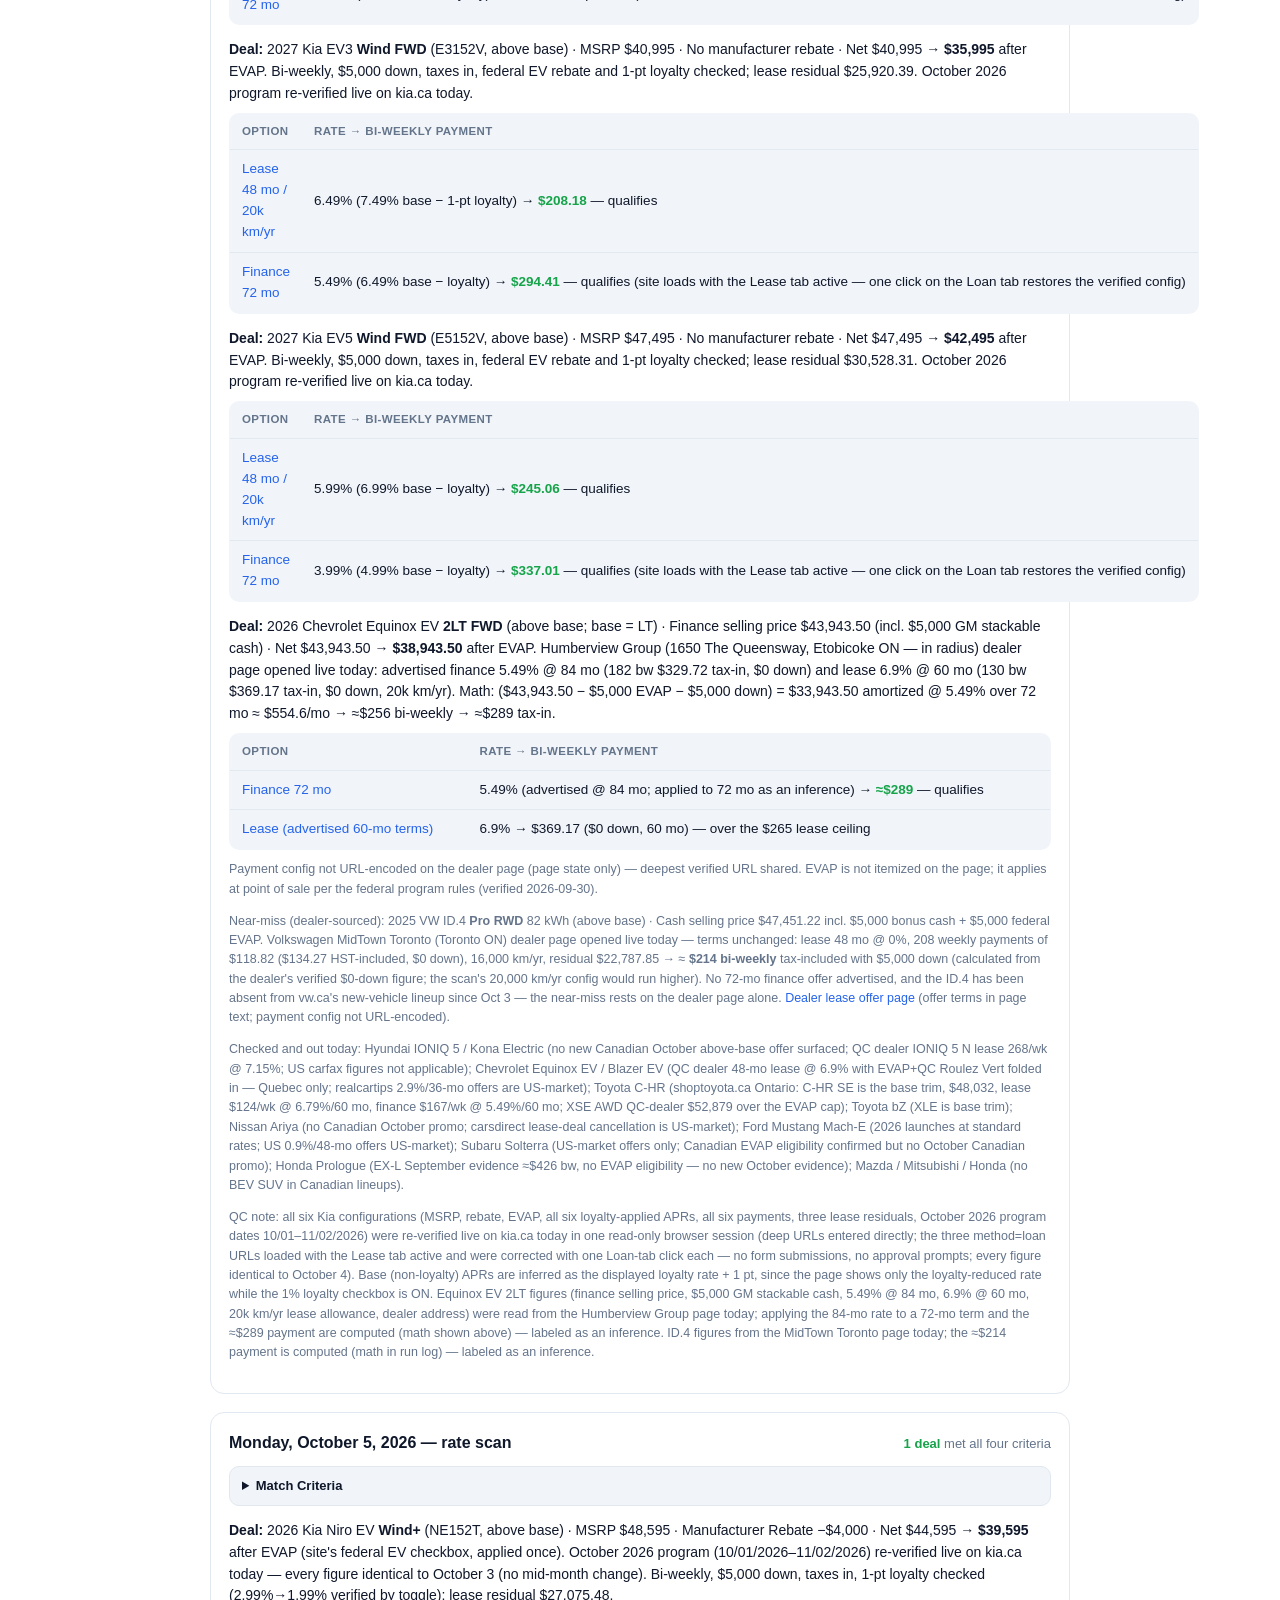
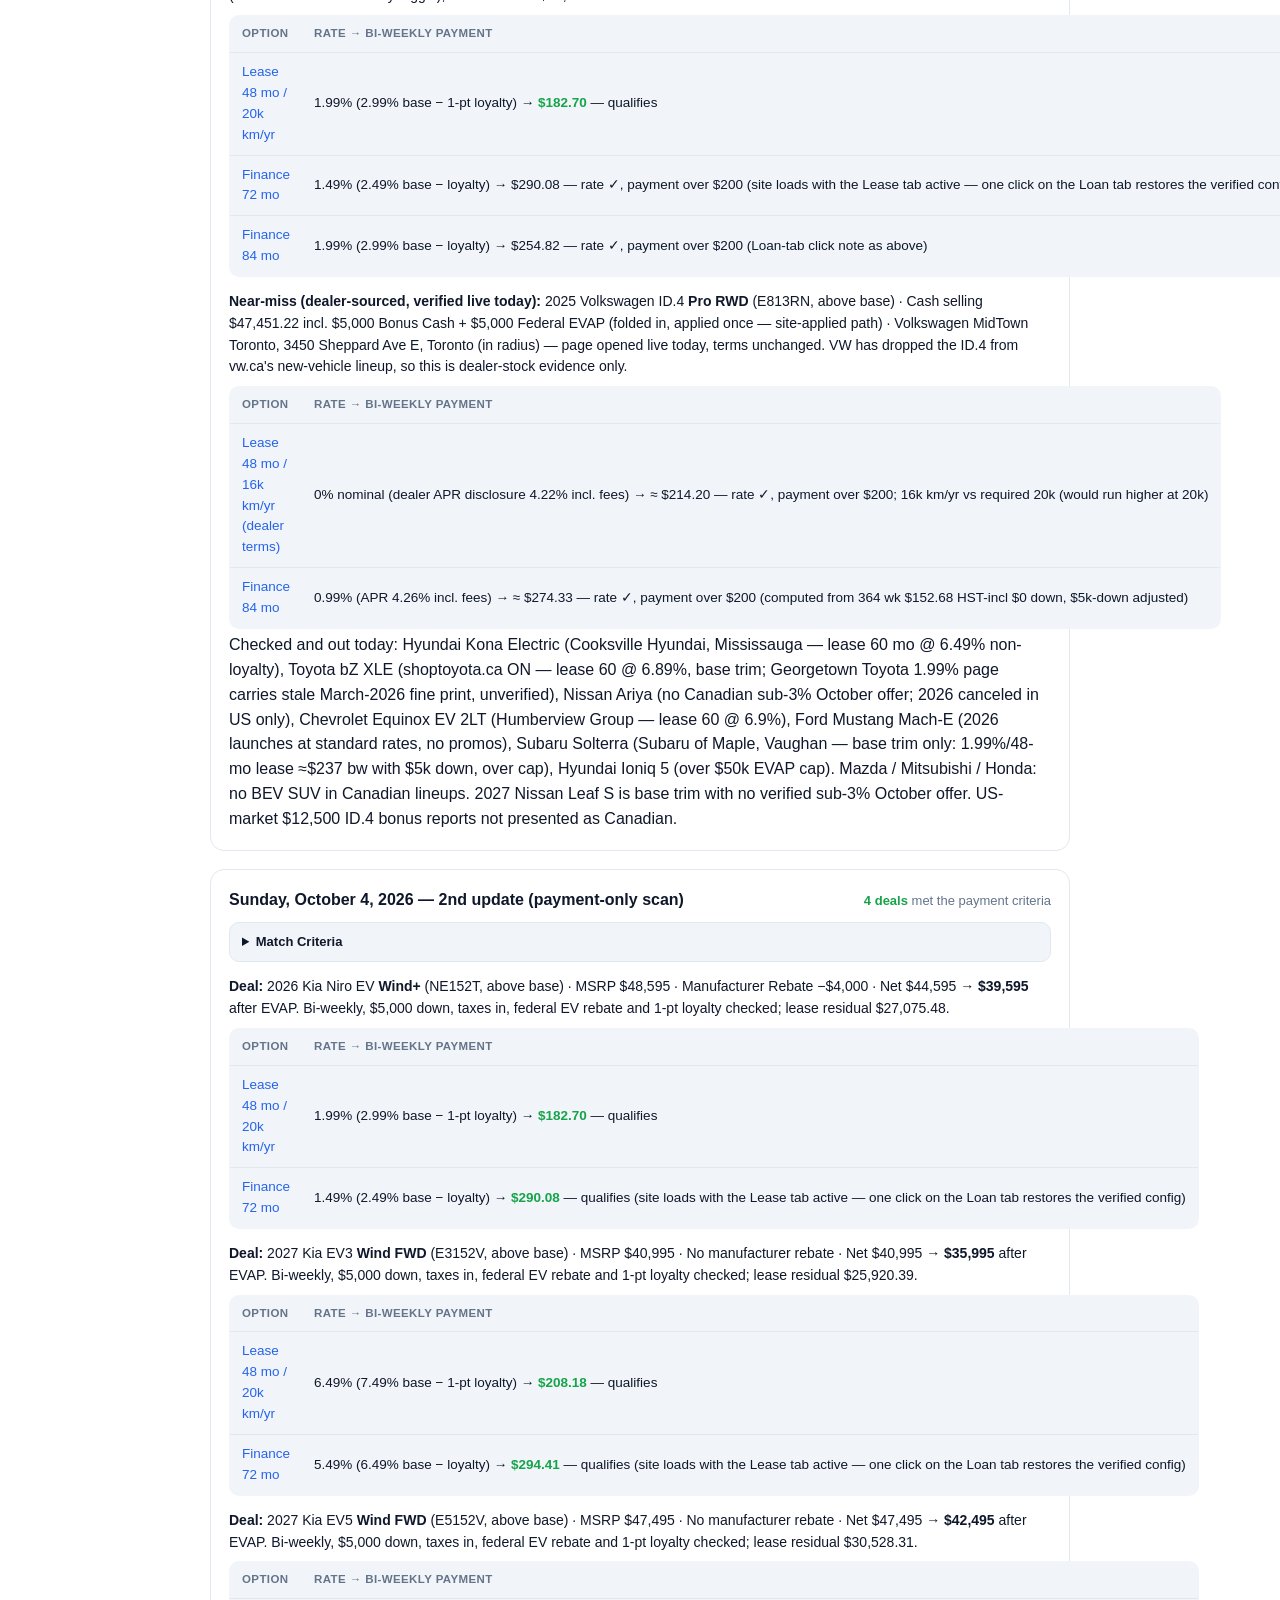
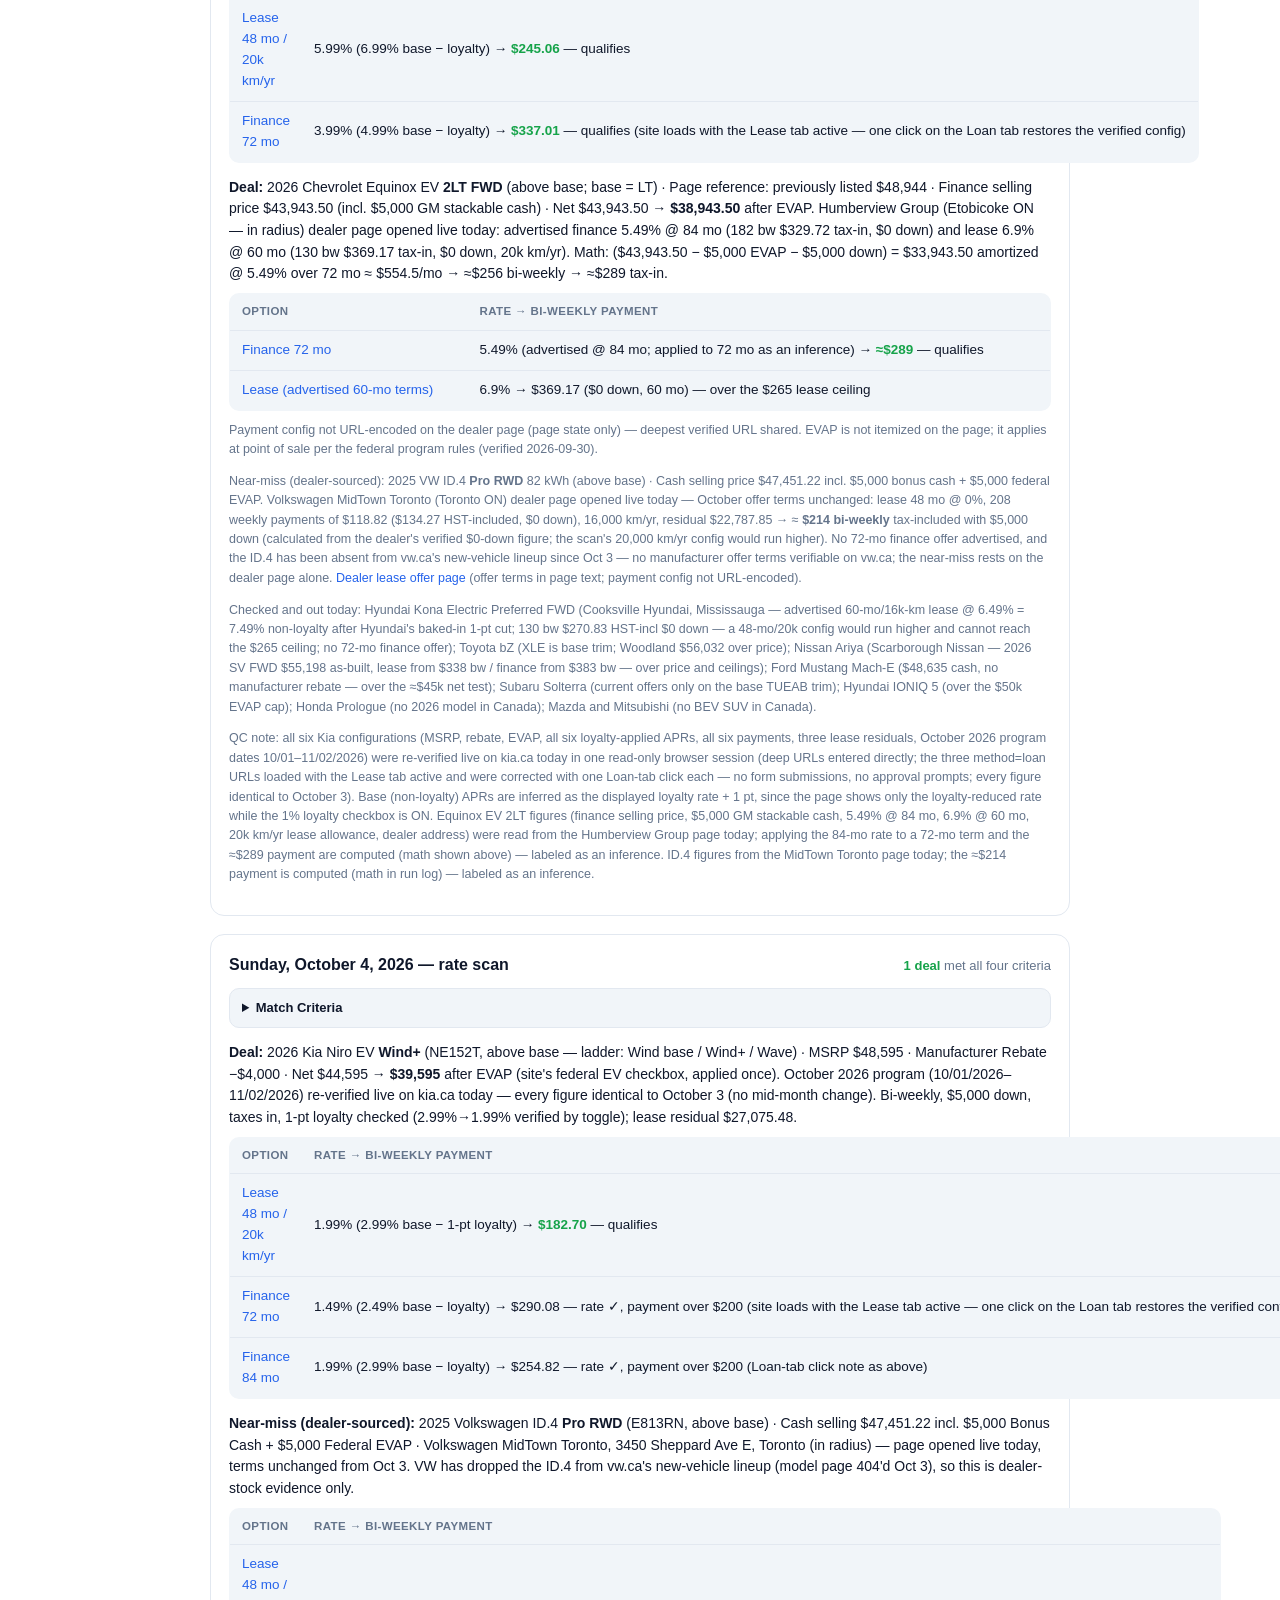
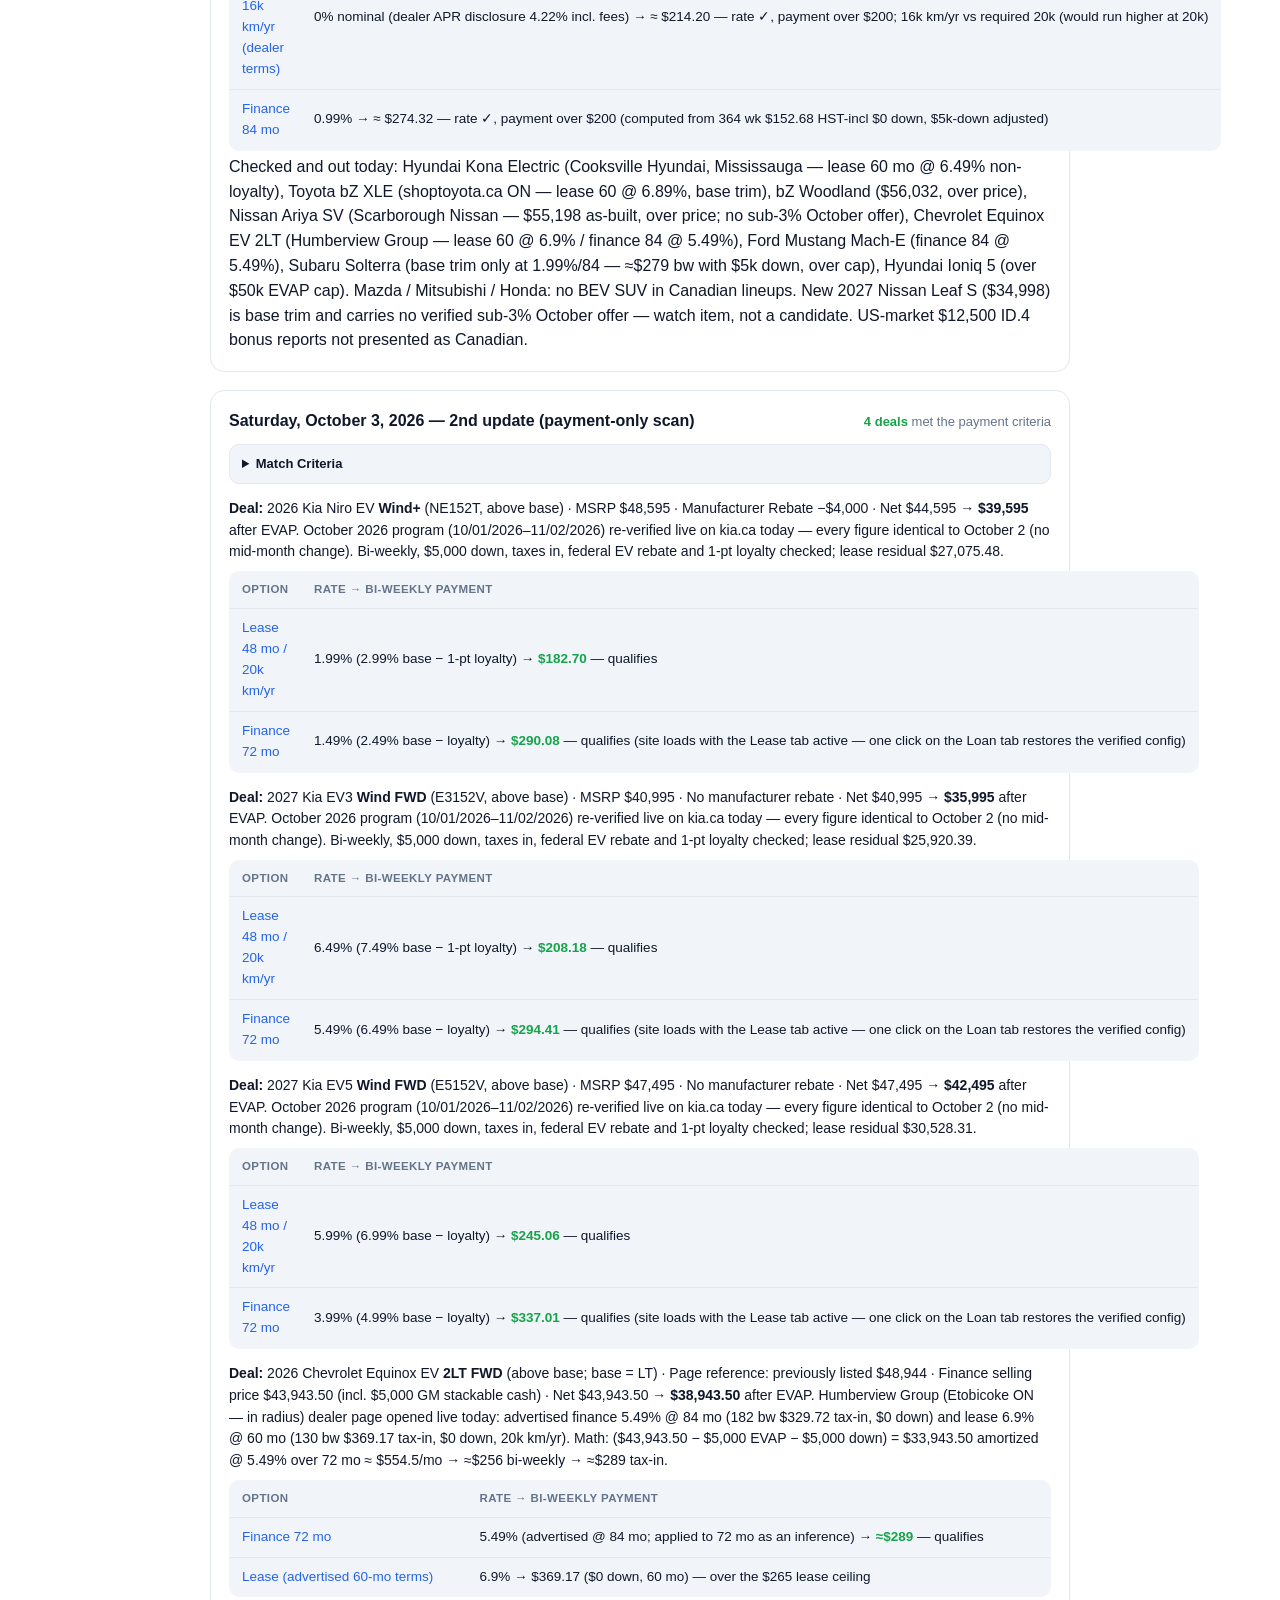
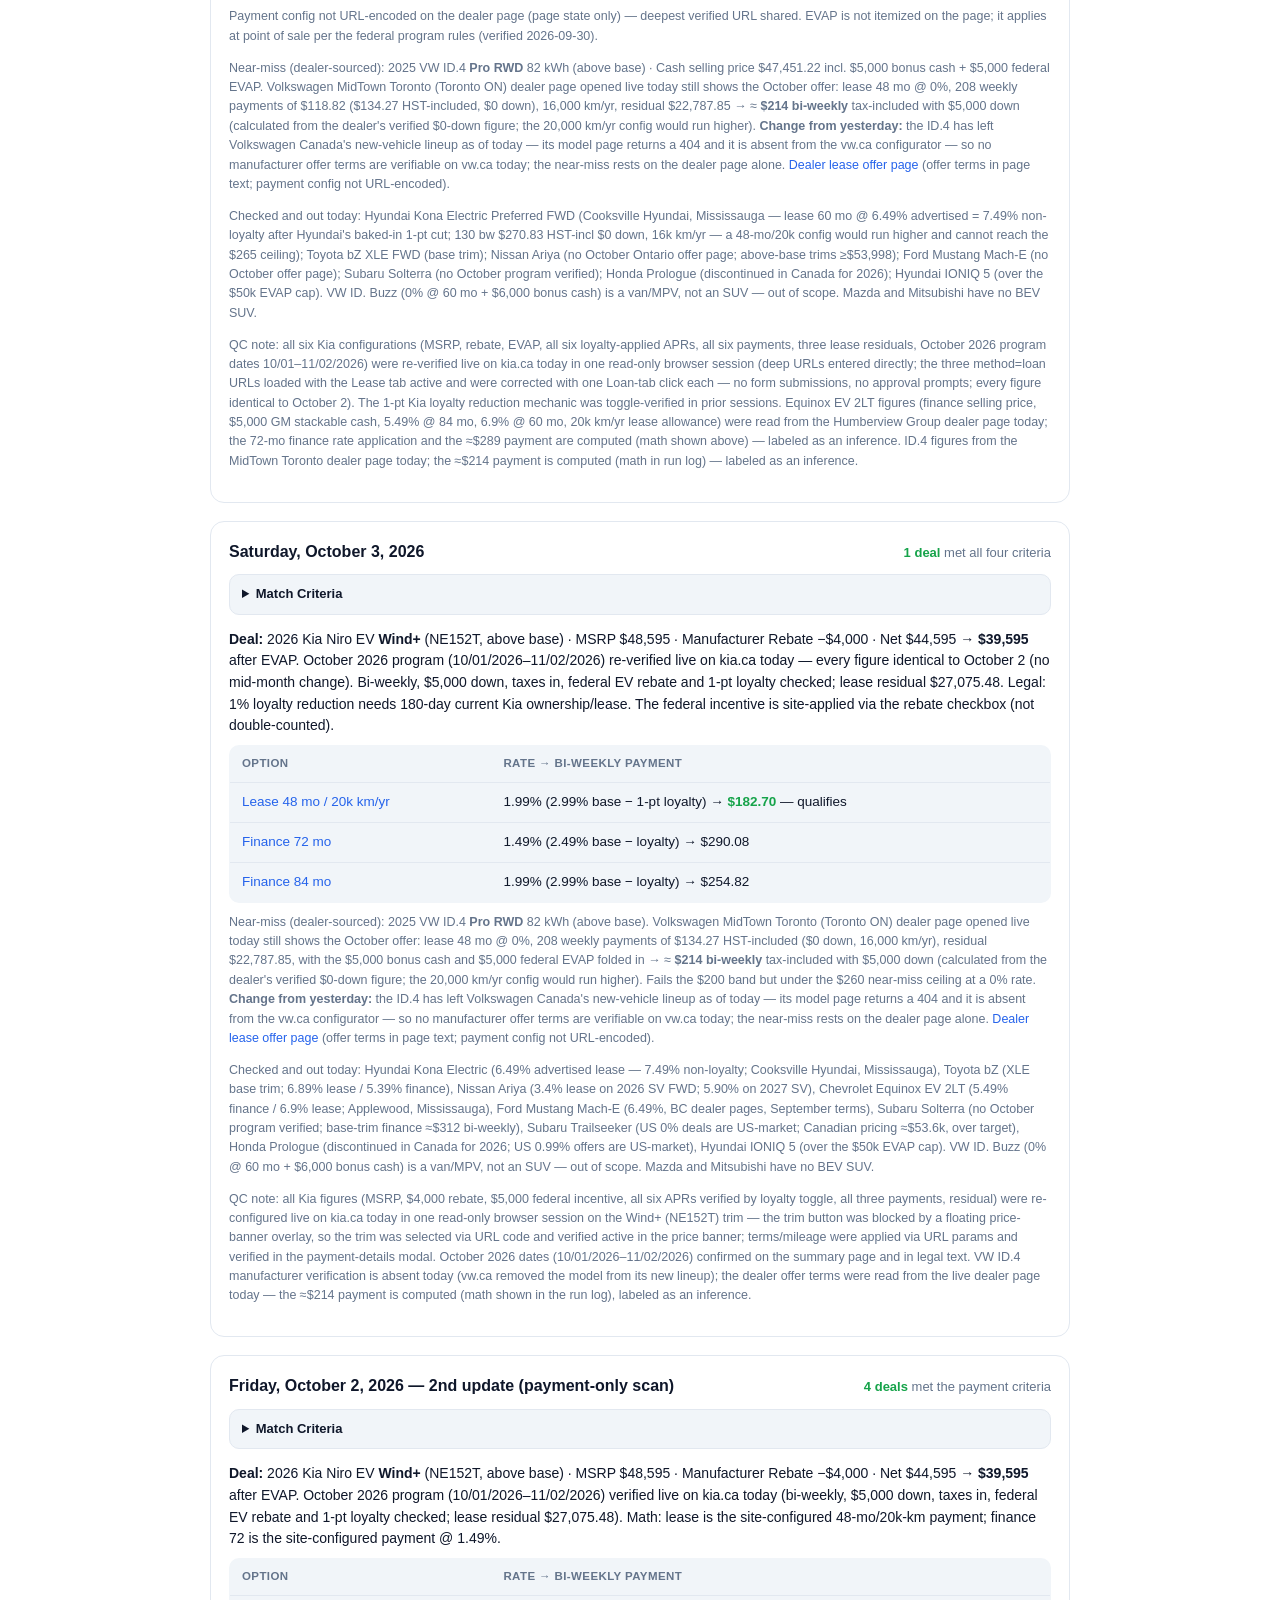
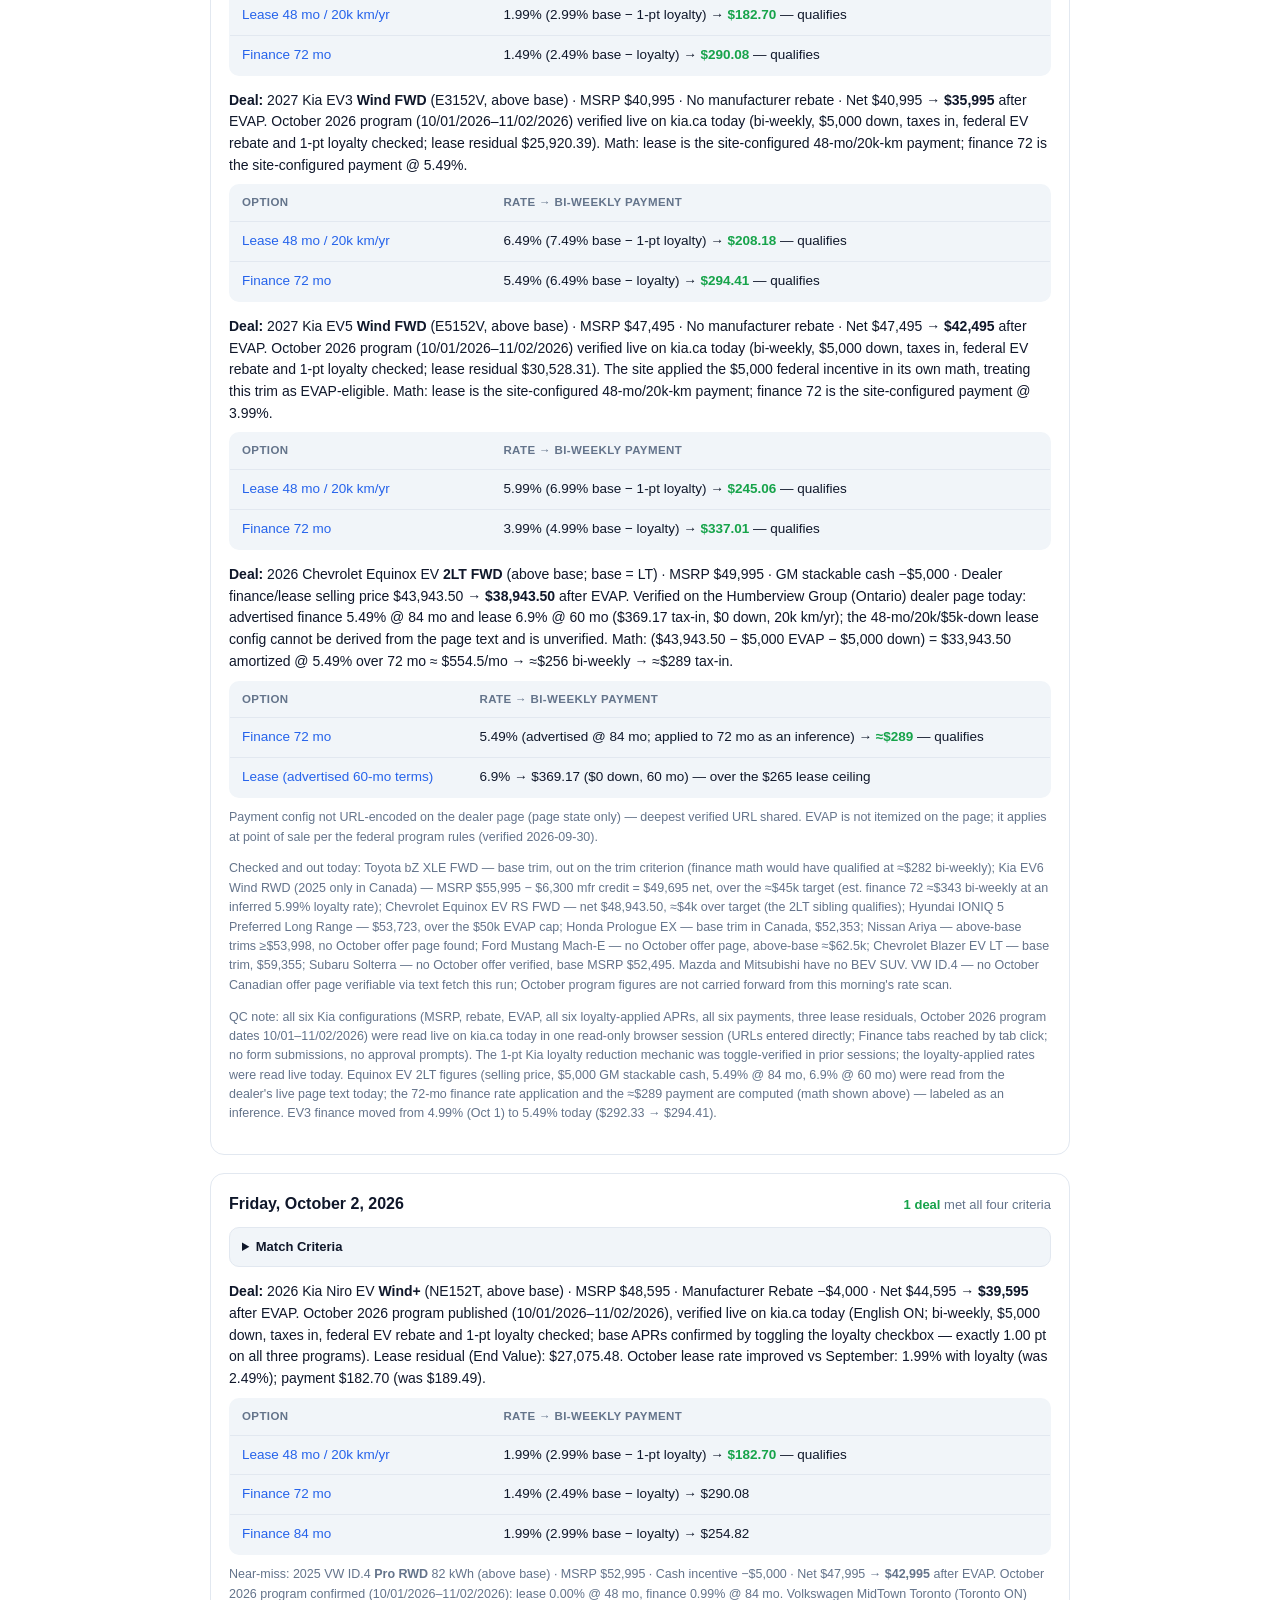
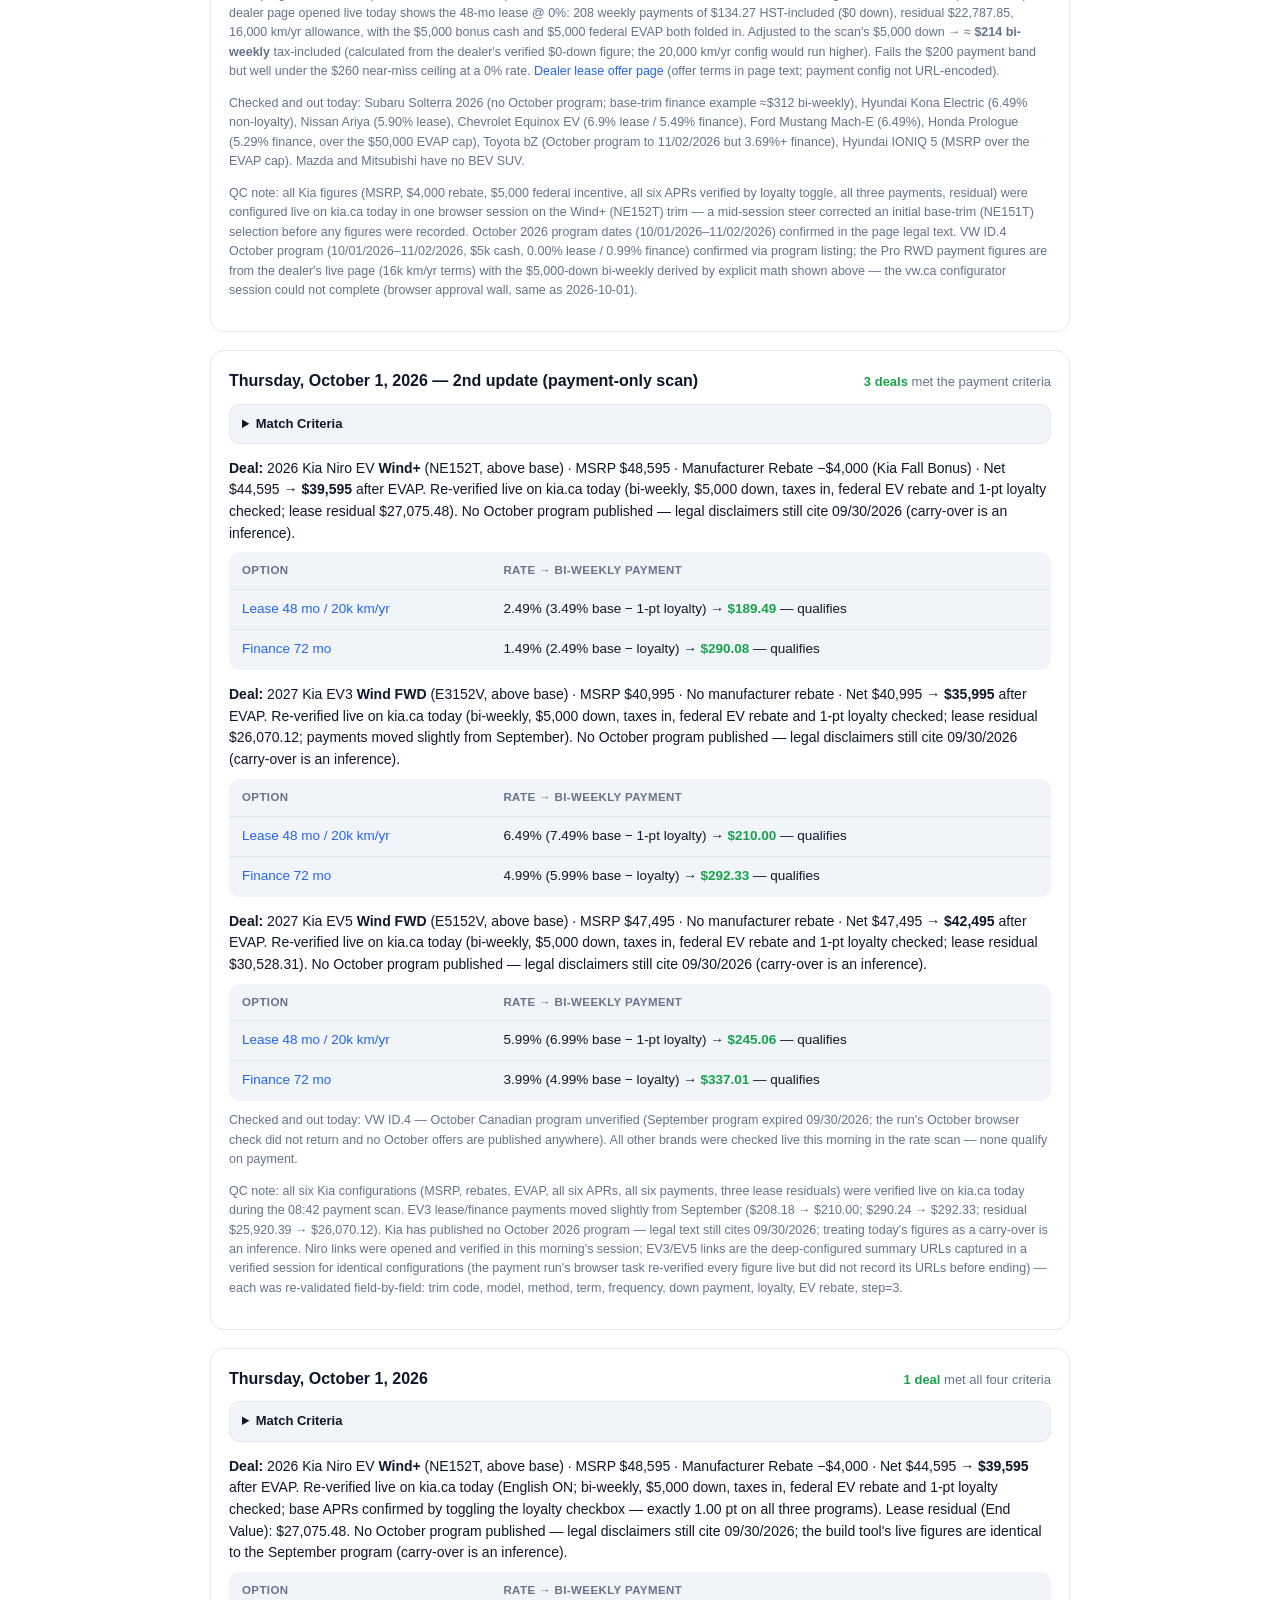
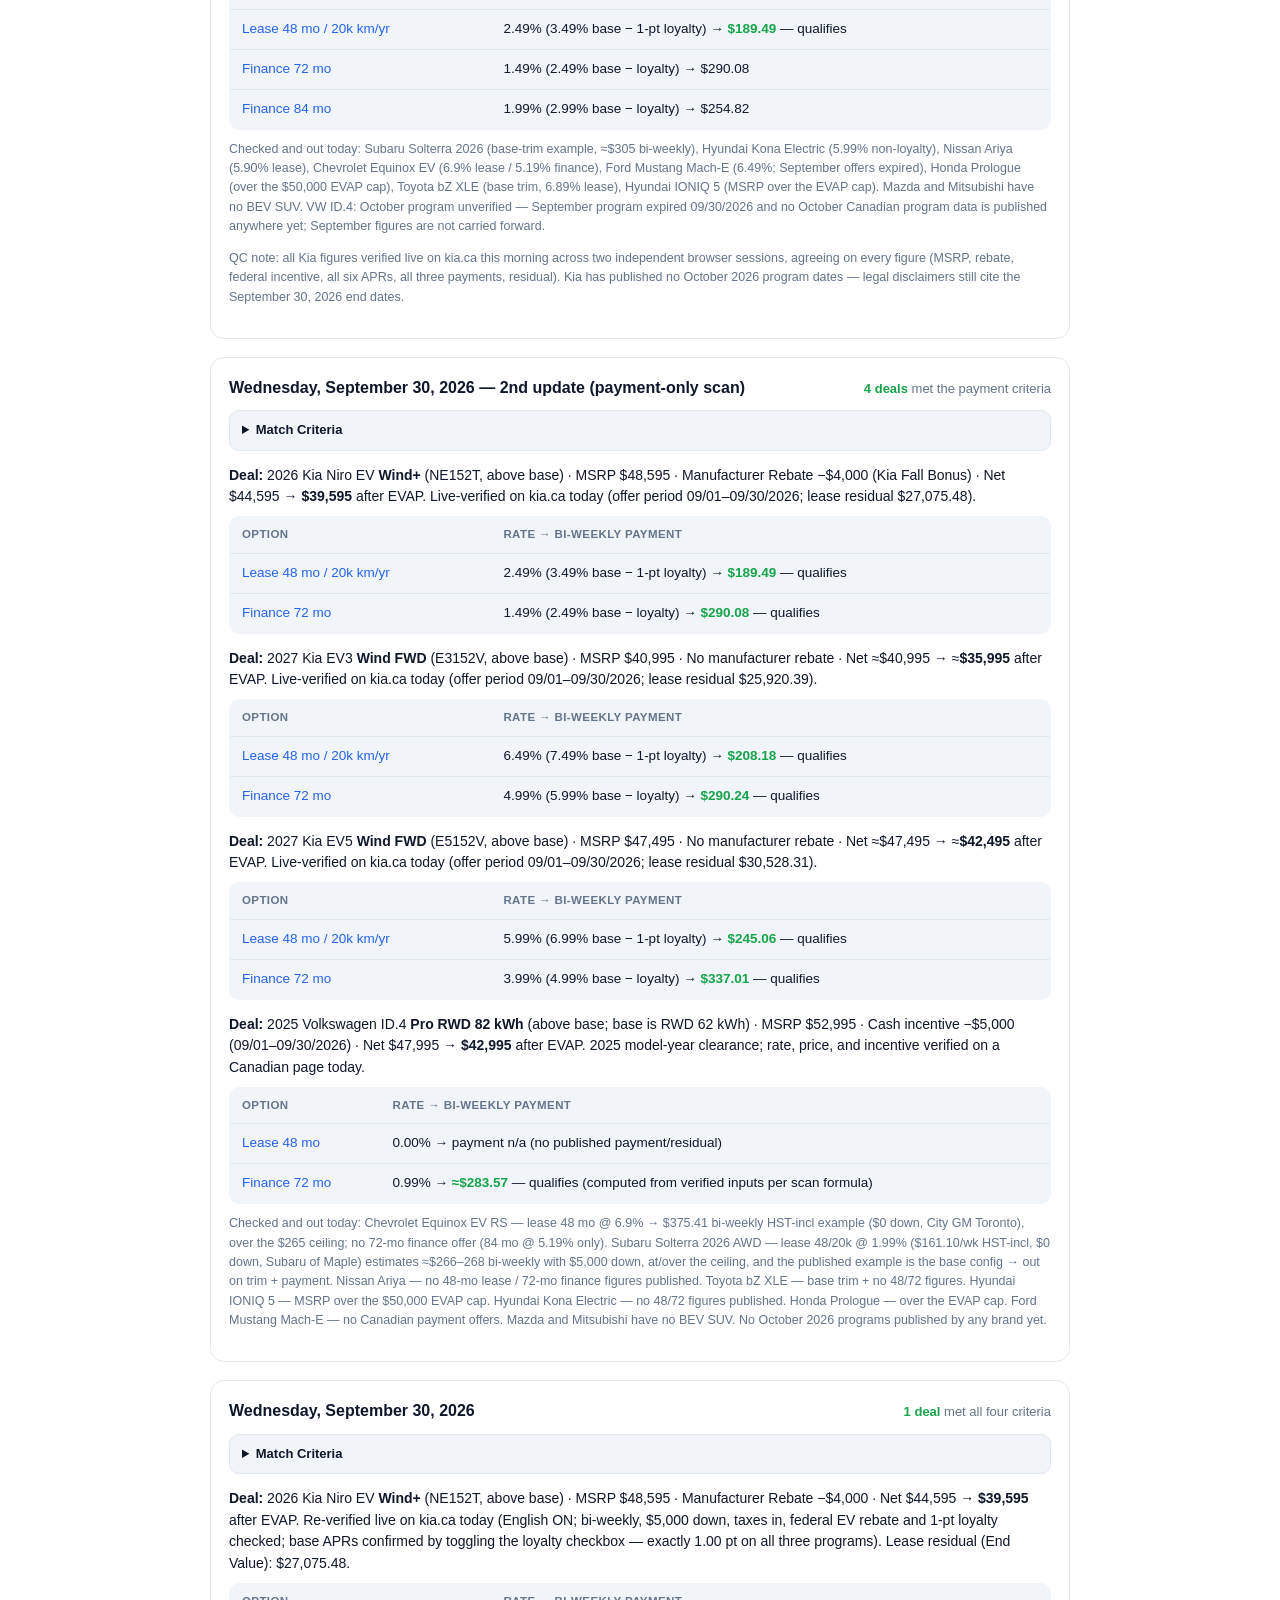
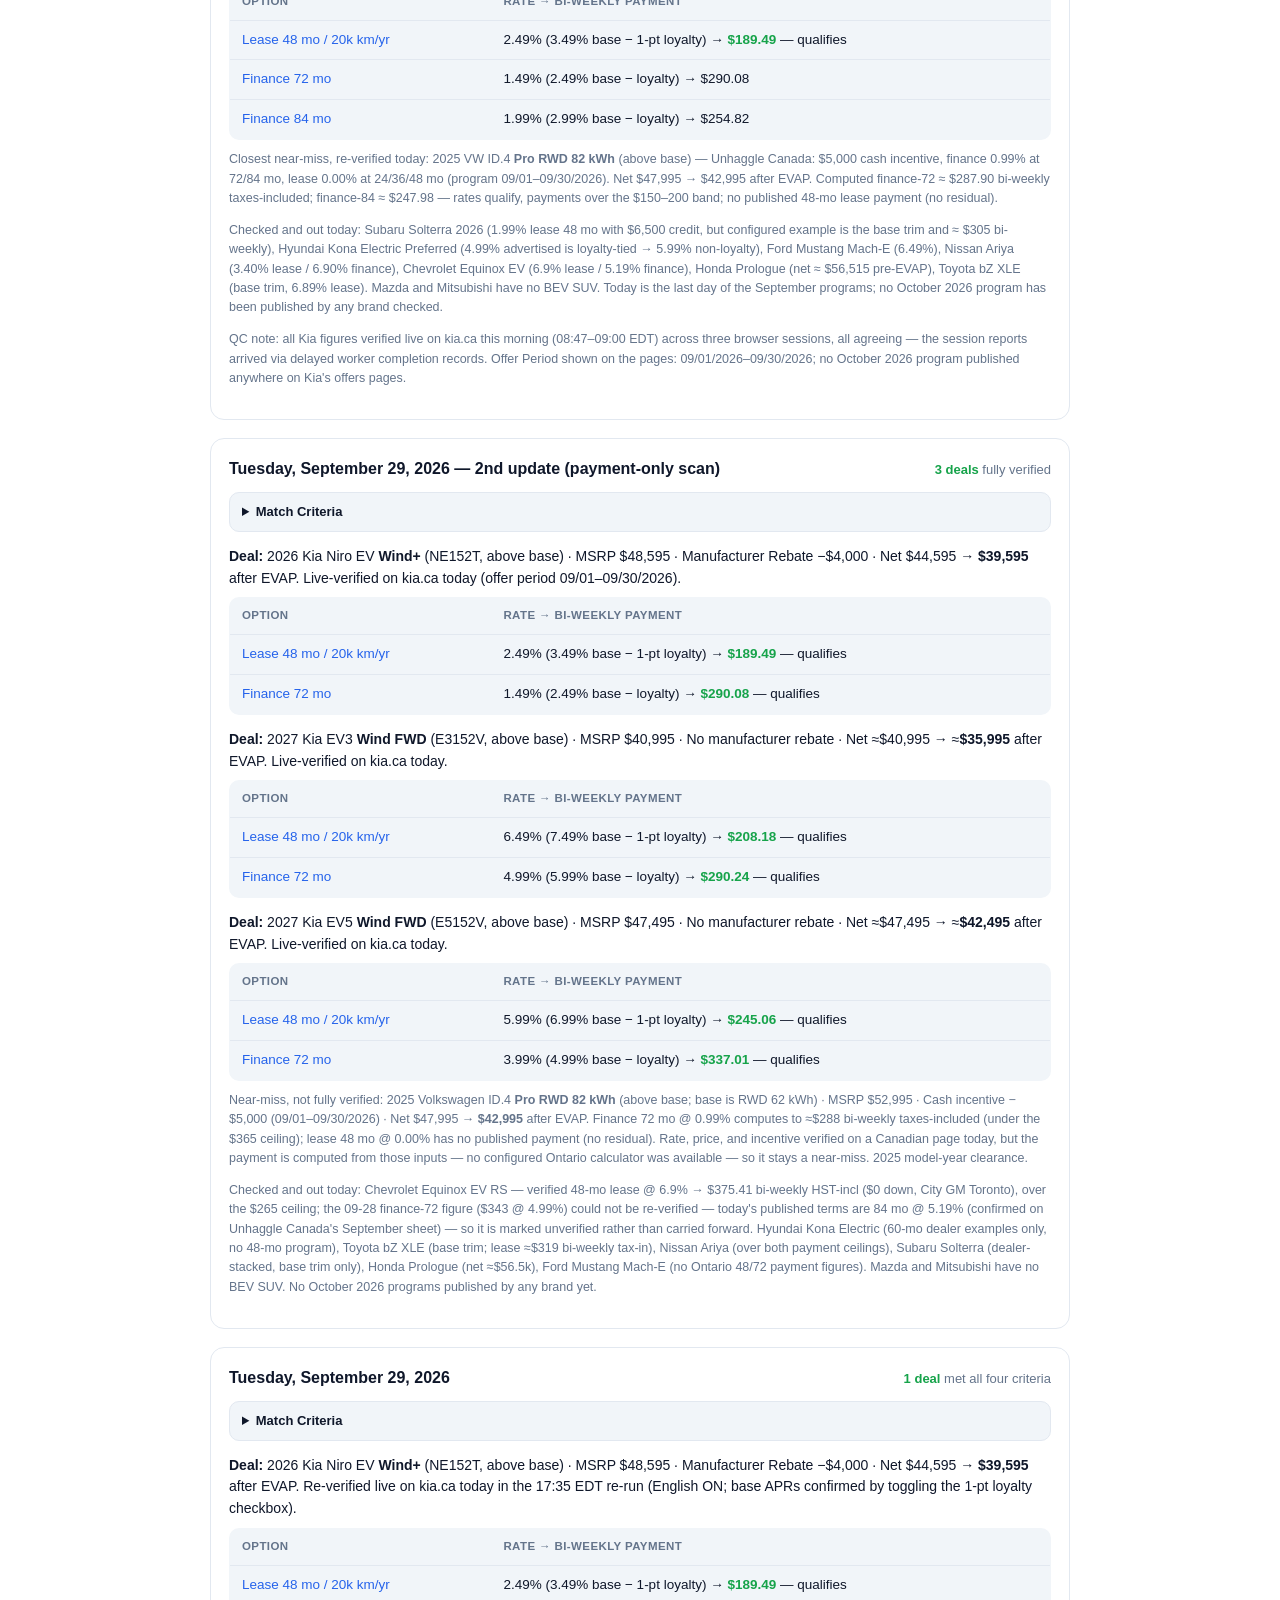
==== commit 467e4653: "EV deals: sync entry 2026-10-06" ====
--- a/ev-deals/index.html
+++ b/ev-deals/index.html
@@ -16,6 +16,69 @@
 <p class="lede">The daily Ontario deal scan, as shared in the Muse thread — newest first. Two entries each morning; each entry mirrors that day's thread message.</p>
 
 <!-- NEWEST ENTRY GOES DIRECTLY BELOW THIS LINE -->
+<article class="day" id="d2026-10-06">
+  <header>
+    <h2>Tuesday, October 6, 2026 &mdash; rate scan</h2>
+    <span class="verdict"><b>1 deal</b> met all four criteria</span>
+  </header>
+
+  <details class="static">
+    <summary>Match Criteria</summary>
+    <table>
+      <tr><td class="k">Region</td><td>Ontario</td></tr>
+      <tr><td class="k">Down payment</td><td>$5,000</td></tr>
+      <tr><td class="k">Payment frequency</td><td>Bi-weekly, taxes included</td></tr>
+      <tr><td class="k">Lease config</td><td>48 months &middot; 20,000 km/yr</td></tr>
+      <tr><td class="k">Finance configs</td><td>72 months &middot; 84 months</td></tr>
+      <tr><td class="k">Qualifying rate</td><td>&lt;3% APR</td></tr>
+      <tr><td class="k">Qualifying payment</td><td>$150&ndash;$200 bi-weekly</td></tr>
+      <tr><td class="k">Net price target</td><td>&asymp; $45k after manufacturer rebates</td></tr>
+      <tr><td class="k">Trim</td><td>Above base</td></tr>
+      <tr><td class="k">Vehicle scope</td><td>EV only &mdash; no PHEVs or hybrids</td></tr>
+      <tr><td class="k">Federal EV incentive</td><td>$5,000 (final transaction value &le; $50,000; Canadian-built exempt), folded into payments</td></tr>
+      <tr><td class="k">Loyalty rate</td><td>Kia only (buyer qualifies)</td></tr>
+      <tr><td class="k">Offer period</td><td>October 2026 programs (Kia: 10/01/2026&ndash;11/02/2026, all three configs re-verified live today &mdash; every figure identical to Oct 5, no mid-month change; ID.4 dealer offer page re-opened live today, terms unchanged)</td></tr>
+    </table>
+  </details>
+
+  <div class="deal">
+    <div class="deal-head"><strong>Deal:</strong> 2026 Kia Niro EV <strong>Wind+</strong> (NE152T, above base) &middot; MSRP $48,595 &middot; Manufacturer Rebate &minus;$4,000 &middot; Net $44,595 &rarr; <strong>$39,595</strong> after EVAP (site's federal EV checkbox, applied once). October 2026 program (10/01/2026&ndash;11/02/2026) re-verified live on kia.ca today &mdash; every figure identical to October 5 (no mid-month change). Bi-weekly, $5,000 down, taxes in, 1-pt loyalty checked; lease residual $27,075.48.</div>
+    <table class="opts">
+      <tr><th>Option</th><th>Rate &rarr; bi-weekly payment</th></tr>
+      <tr>
+        <td><a href="https://www.kia.ca/en/shopping-tools/build-and-price?isDeliveryAndDestination=true&amp;currentVehicleTrimCode=NE152T&amp;step=3&amp;currentVehiclePkgCode=+&amp;evChargers=&amp;exteriorColourCode=SWP&amp;interiorColourCode=WK&amp;paymentFrequency=BIWEEKLY&amp;kilometerAllowance=KMALL20&amp;loanTerm=48&amp;leaseTerm=48&amp;yearCashCustomize=5&amp;loanCashYrRange=24000&amp;method=lease&amp;engineType=EV&amp;model=Niro+EV&amp;year=2026&amp;includeTaxes=true&amp;downPayment=5000&amp;isLoyaltyRate=true&amp;isElectric=true&amp;isElectricRebate=true">Lease 48 mo / 20k km/yr</a></td>
+        <td class="pay">1.99% (2.99% base &minus; 1-pt loyalty) &rarr; <span class="qual">$182.70</span> &mdash; qualifies</td>
+      </tr>
+      <tr>
+        <td><a href="https://www.kia.ca/en/shopping-tools/build-and-price?isDeliveryAndDestination=true&amp;currentVehicleTrimCode=NE152T&amp;step=3&amp;currentVehiclePkgCode=+&amp;evChargers=&amp;exteriorColourCode=SWP&amp;interiorColourCode=WK&amp;paymentFrequency=BIWEEKLY&amp;kilometerAllowance=KMALL20&amp;loanTerm=72&amp;leaseTerm=48&amp;yearCashCustomize=5&amp;loanCashYrRange=24000&amp;method=loan&amp;engineType=EV&amp;model=Niro+EV&amp;year=2026&amp;includeTaxes=true&amp;downPayment=5000&amp;isElectric=true&amp;isElectricRebate=true&amp;isLoyaltyRate=true">Finance 72 mo</a></td>
+        <td class="pay">1.49% (2.49% base &minus; loyalty) &rarr; $290.08 &mdash; rate &#10003;, payment over $200 (site loads with the Lease tab active &mdash; one click on the Loan tab restores the verified config)</td>
+      </tr>
+      <tr>
+        <td><a href="https://www.kia.ca/en/shopping-tools/build-and-price?isDeliveryAndDestination=true&amp;currentVehicleTrimCode=NE152T&amp;step=3&amp;currentVehiclePkgCode=+&amp;evChargers=&amp;exteriorColourCode=SWP&amp;interiorColourCode=WK&amp;paymentFrequency=BIWEEKLY&amp;kilometerAllowance=KMALL20&amp;loanTerm=84&amp;leaseTerm=48&amp;yearCashCustomize=5&amp;loanCashYrRange=24000&amp;method=loan&amp;engineType=EV&amp;model=Niro+EV&amp;year=2026&amp;includeTaxes=true&amp;downPayment=5000&amp;isElectric=true&amp;isElectricRebate=true&amp;isLoyaltyRate=true">Finance 84 mo</a></td>
+        <td class="pay">1.99% (2.99% base &minus; loyalty) &rarr; $254.82 &mdash; rate &#10003;, payment over $200 (Loan-tab click note as above)</td>
+      </tr>
+    </table>
+  </div>
+
+  <div class="deal">
+    <div class="deal-head"><strong>Near-miss (dealer-sourced, verified live today):</strong> 2025 Volkswagen ID.4 <strong>Pro RWD</strong> (E813RN, above base) &middot; Cash/finance selling price $47,451.22 (+HST), incl. $5,000 Bonus Cash + $5,000 Federal EVAP (folded in, applied once &mdash; site-applied path) &middot; Volkswagen MidTown Toronto, 3450 Sheppard Ave E, Toronto (in radius) &mdash; dealer offer page re-opened live today, terms unchanged. vw.ca still has no ID.4 in its new-vehicle lineup &mdash; dealer-stock evidence only.</div>
+    <table class="opts">
+      <tr><th>Option</th><th>Rate &rarr; bi-weekly payment</th></tr>
+      <tr>
+        <td><a href="https://www.vwmidtowntoronto.com/en/new-catalog/volkswagen/2024-volkswagen-id-dot-4-pro-id27805">Lease 48 mo / 16k km/yr (dealer terms)</a></td>
+        <td class="pay">0% nominal (dealer APR disclosure 4.22% incl. fees) &rarr; &asymp; $214.21 &mdash; payment over $200; 16k km/yr vs required 20k (would run higher at 20k)</td>
+      </tr>
+      <tr>
+        <td><a href="https://www.vwmidtowntoronto.com/en/new-catalog/volkswagen/2024-volkswagen-id-dot-4-pro-id27805">Finance 84 mo</a></td>
+        <td class="pay">0.99% nominal (APR 4.26% incl. fees) &rarr; &asymp; $274.33 &mdash; payment over $200 (computed from 364 wk $152.68 HST-incl $0-down figure, $5k-down adjusted)</td>
+      </tr>
+    </table>
+  </div>
+
+  <div class="checked">Checked and out today: Hyundai Kona Electric (Cooksville Hyundai, Mississauga &mdash; lease 60 @ 6.49% non-loyalty, Preferred trim), Hyundai Ioniq 5 (2026 Canada MSRP from $55,499 &mdash; over the $50k EVAP cap), Toyota bZ (shoptoyota.ca Ontario &mdash; XLE is the base trim, lease 60 @ 6.89% / finance 48 @ 5.39%; Amherst Toyota lease @ 5.89% still over 3%), Nissan Ariya (Zanchin GTA &mdash; lease @ 3.40%, finance @ 6.90%), Chevrolet Equinox EV 2LT (Humberview Group, Toronto &mdash; lease 60 @ 6.9%, finance 84 @ 5.49%), Ford Mustang Mach-E (2026 launches at standard rates, no October promo), Subaru Solterra (Subaru of Maple, Vaughan &mdash; sub-3% rates exist only on the base TUEAB trim; no above-base sub-3% offer verified), Honda Prologue (Humberview / Orangeville &mdash; lease 60 @ 6.99%, finance 96 @ 5.29%). Mazda / Mitsubishi: no BEV SUV in Canadian lineups (MX-30 discontinued; Mitsubishi BEV = none). 2026 Nissan Leaf: no verified current Ontario sub-3% offer (Manitoba 0%/1.9% dealer data is out of scope; Ontario dealer figures unverified or stale). US-market $12,500 ID.4, Prologue 0.99%, and Solterra 0% bonus reports are US-market &mdash; not presented as Canadian.</div>
+
+</article>
+
 <article class="day" id="d2026-10-05-b">
   <header>
     <h2>Monday, October 5, 2026 &mdash; 2nd update (payment-only scan)</h2>
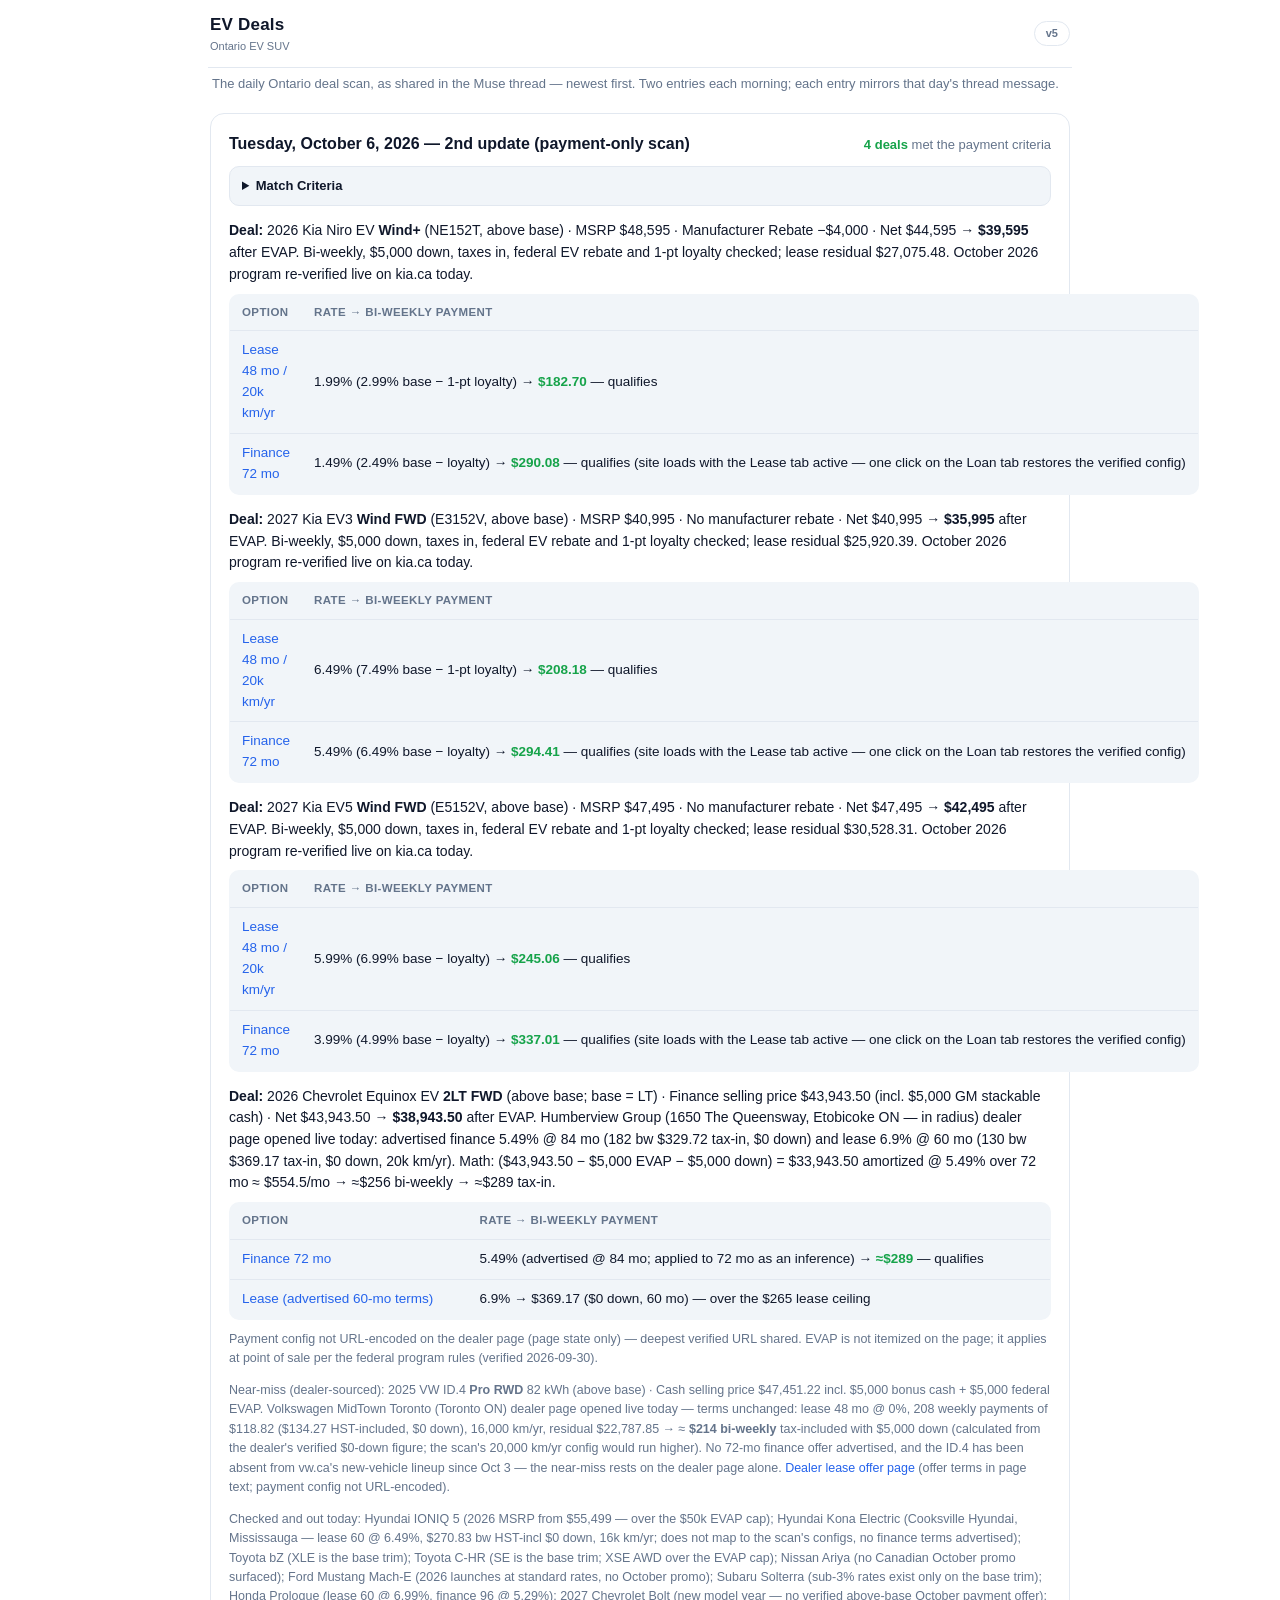
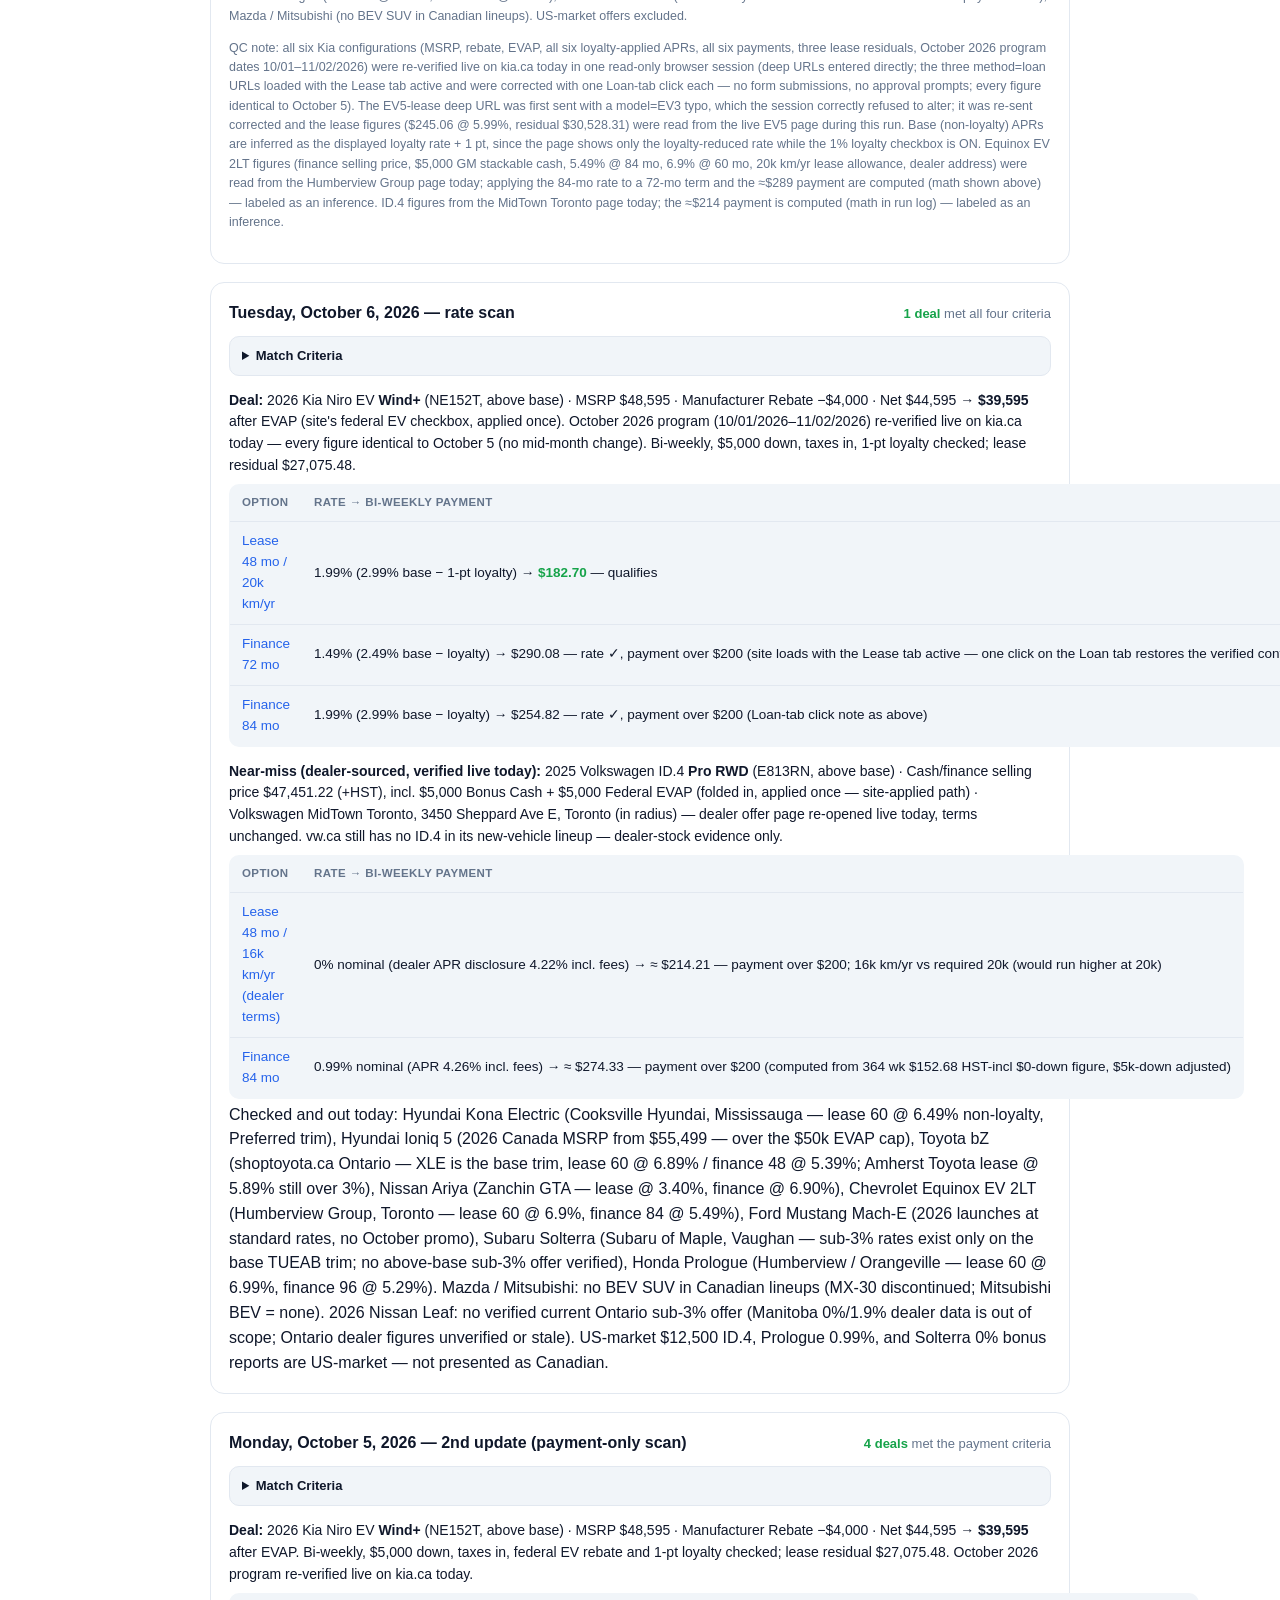
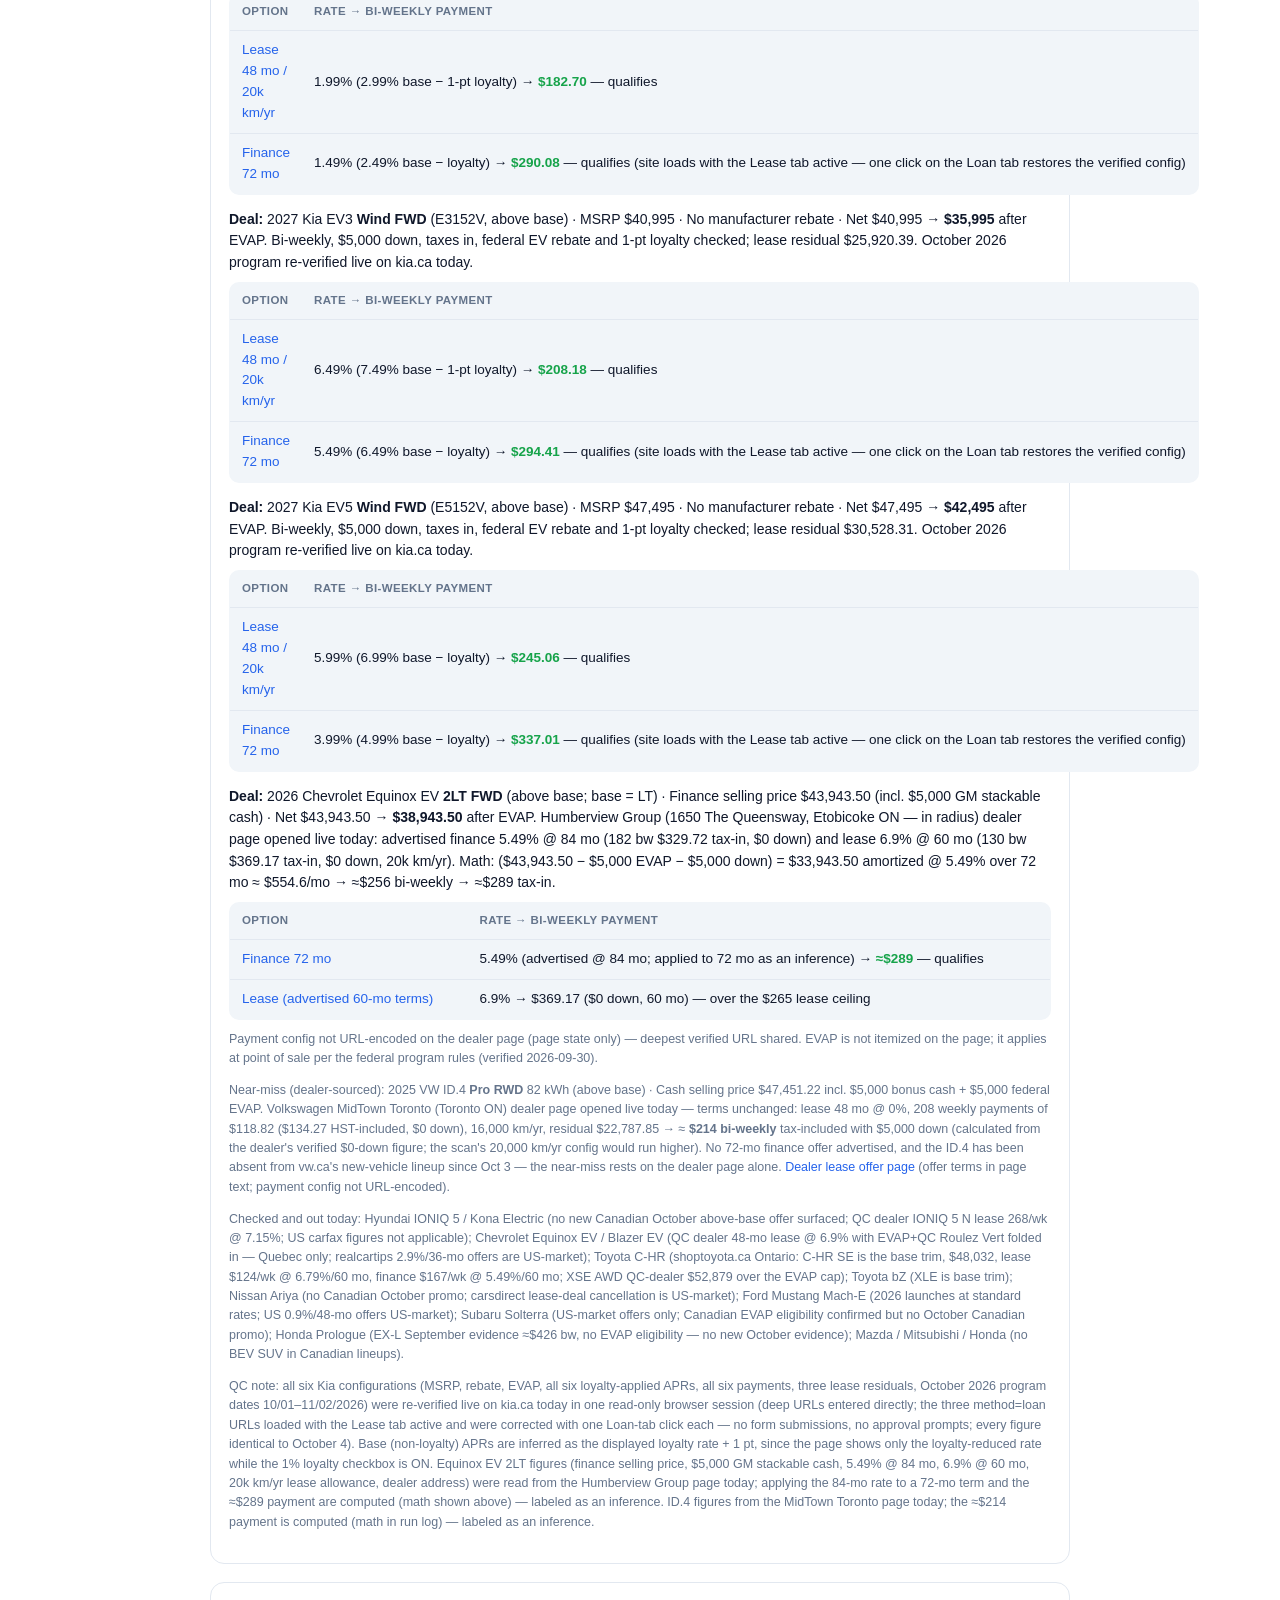
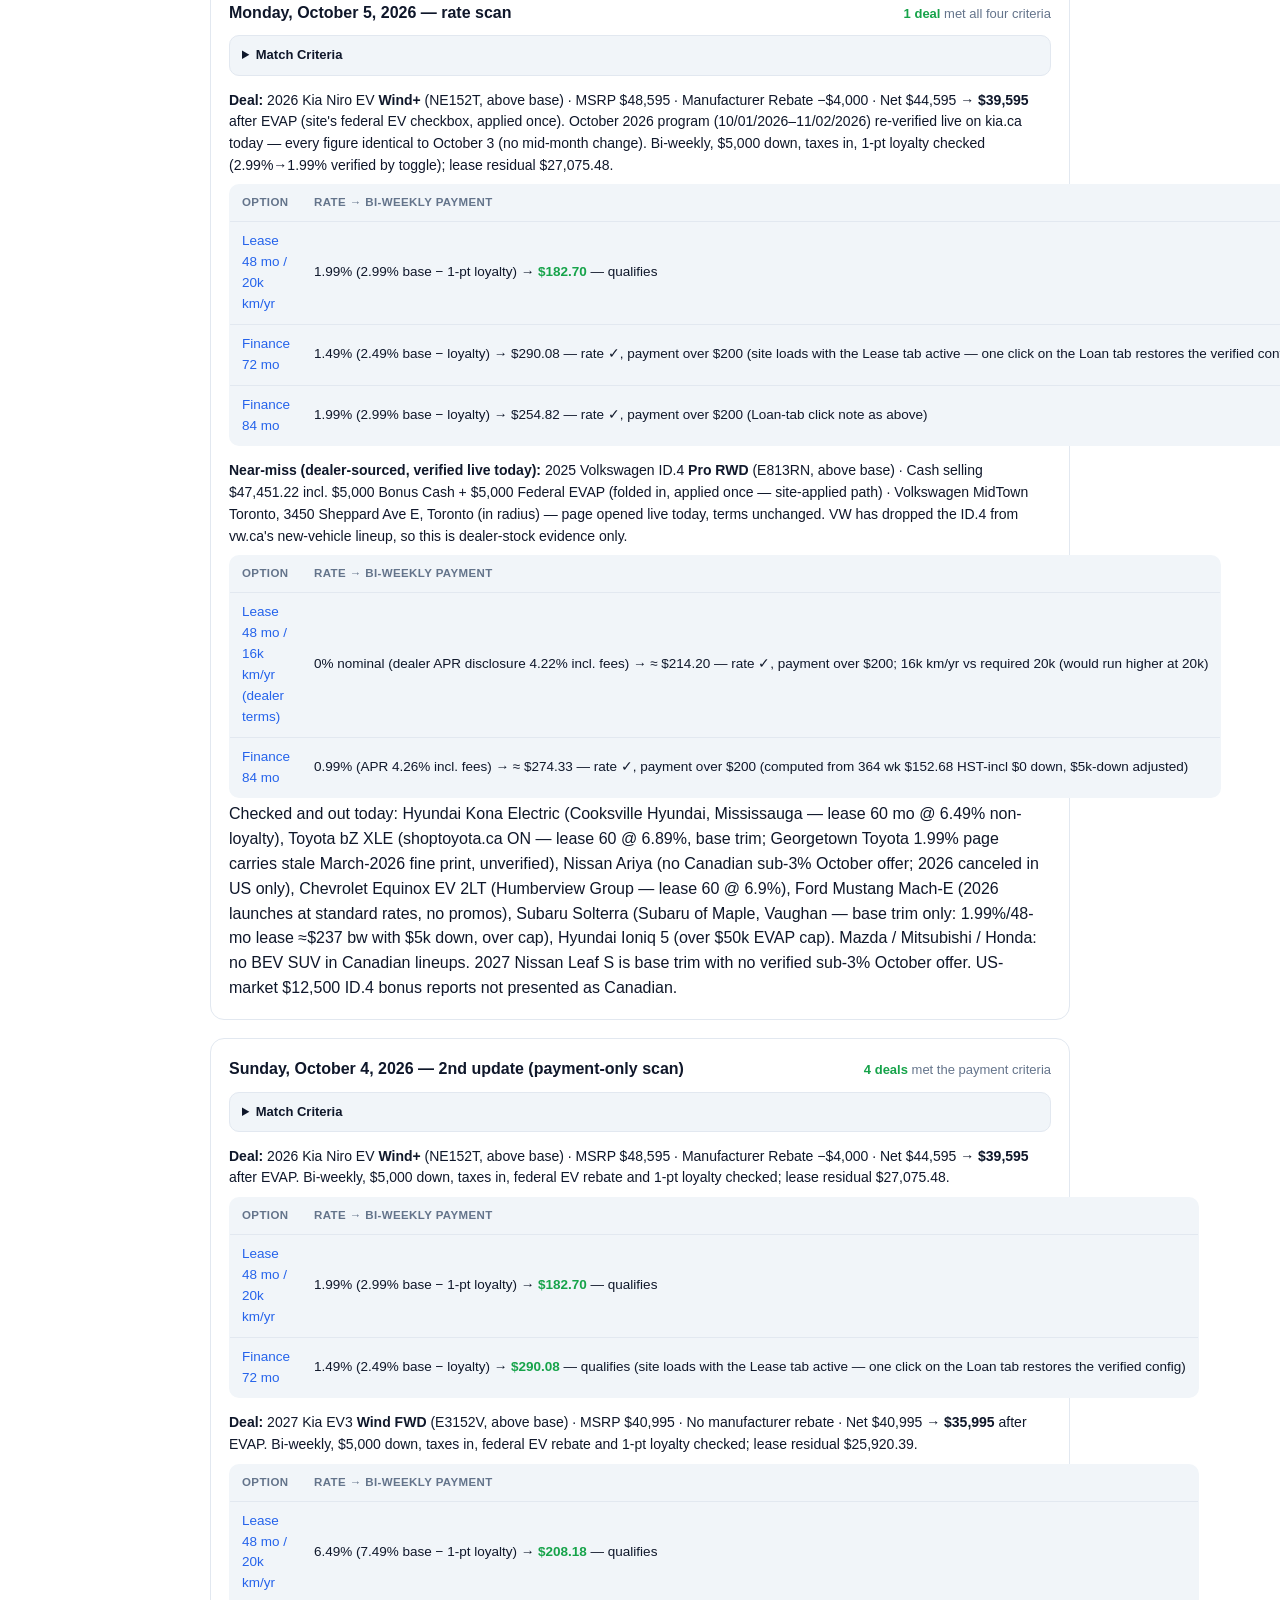
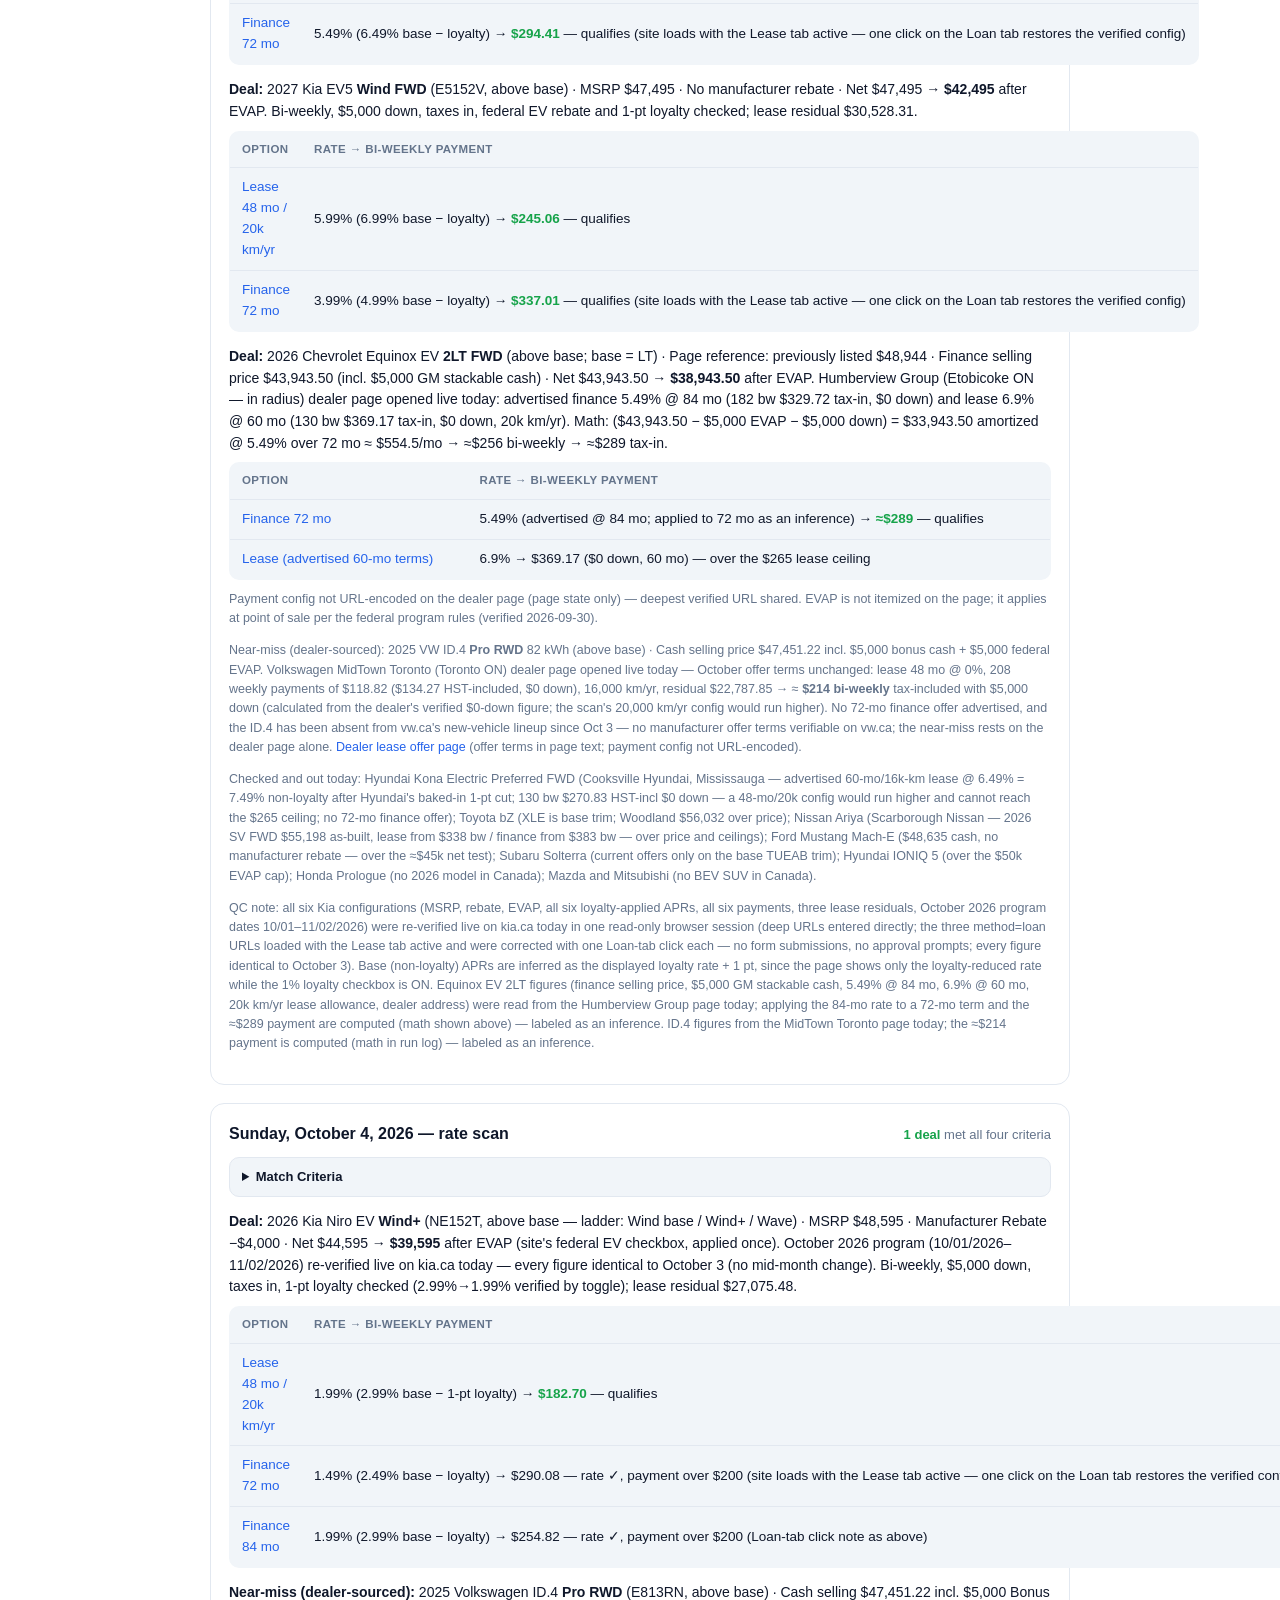
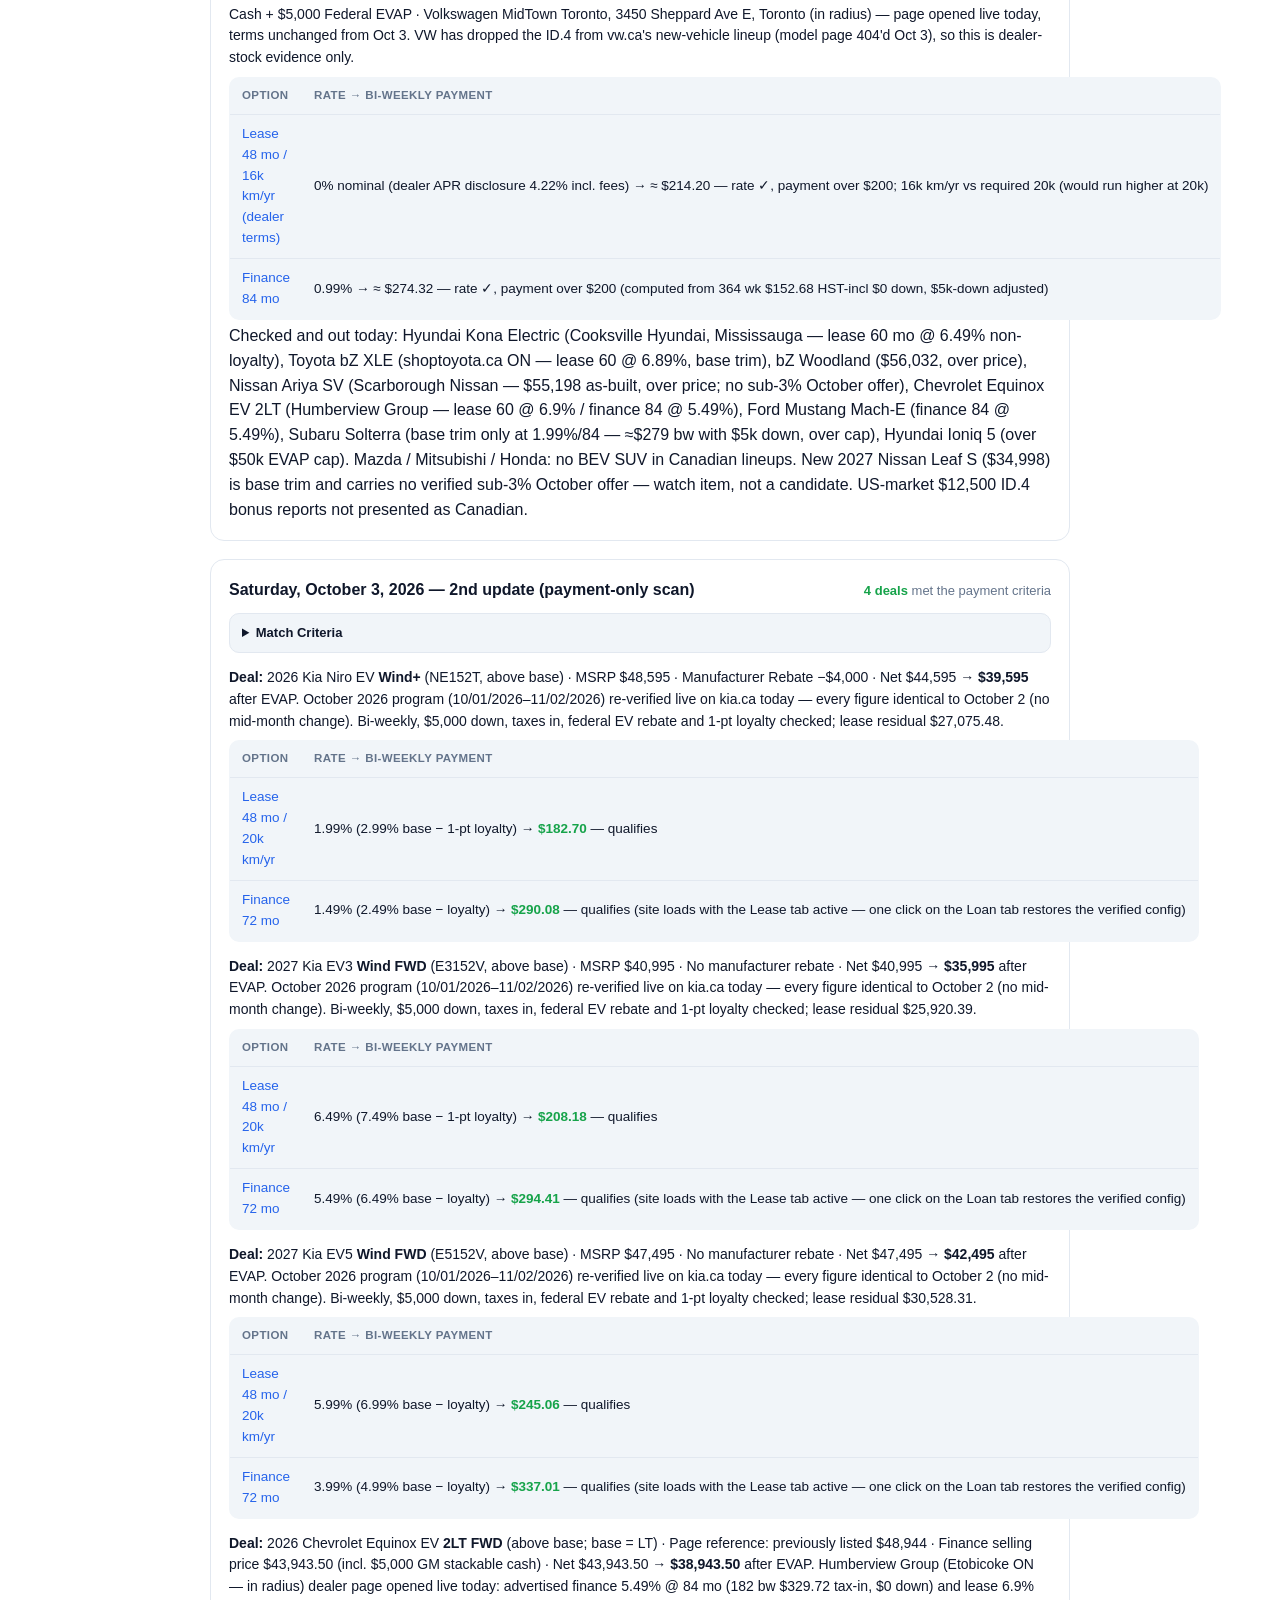
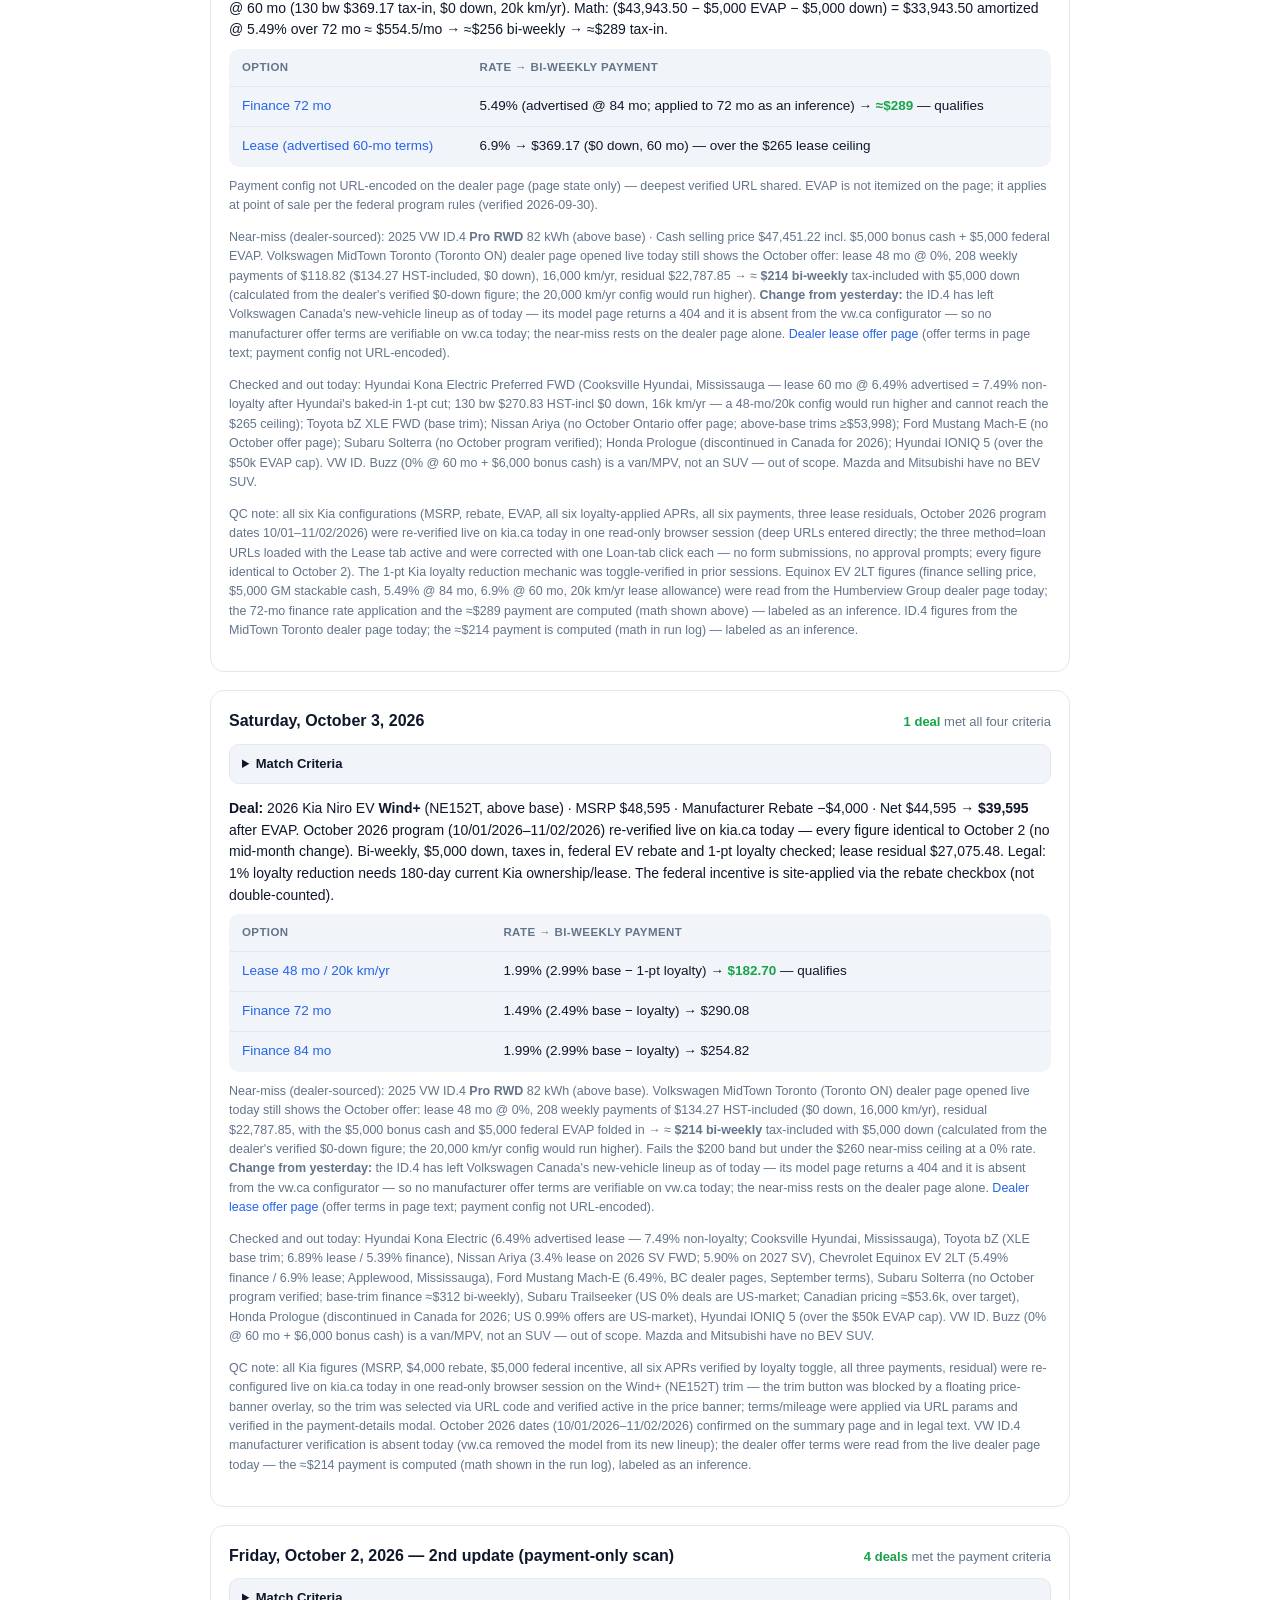
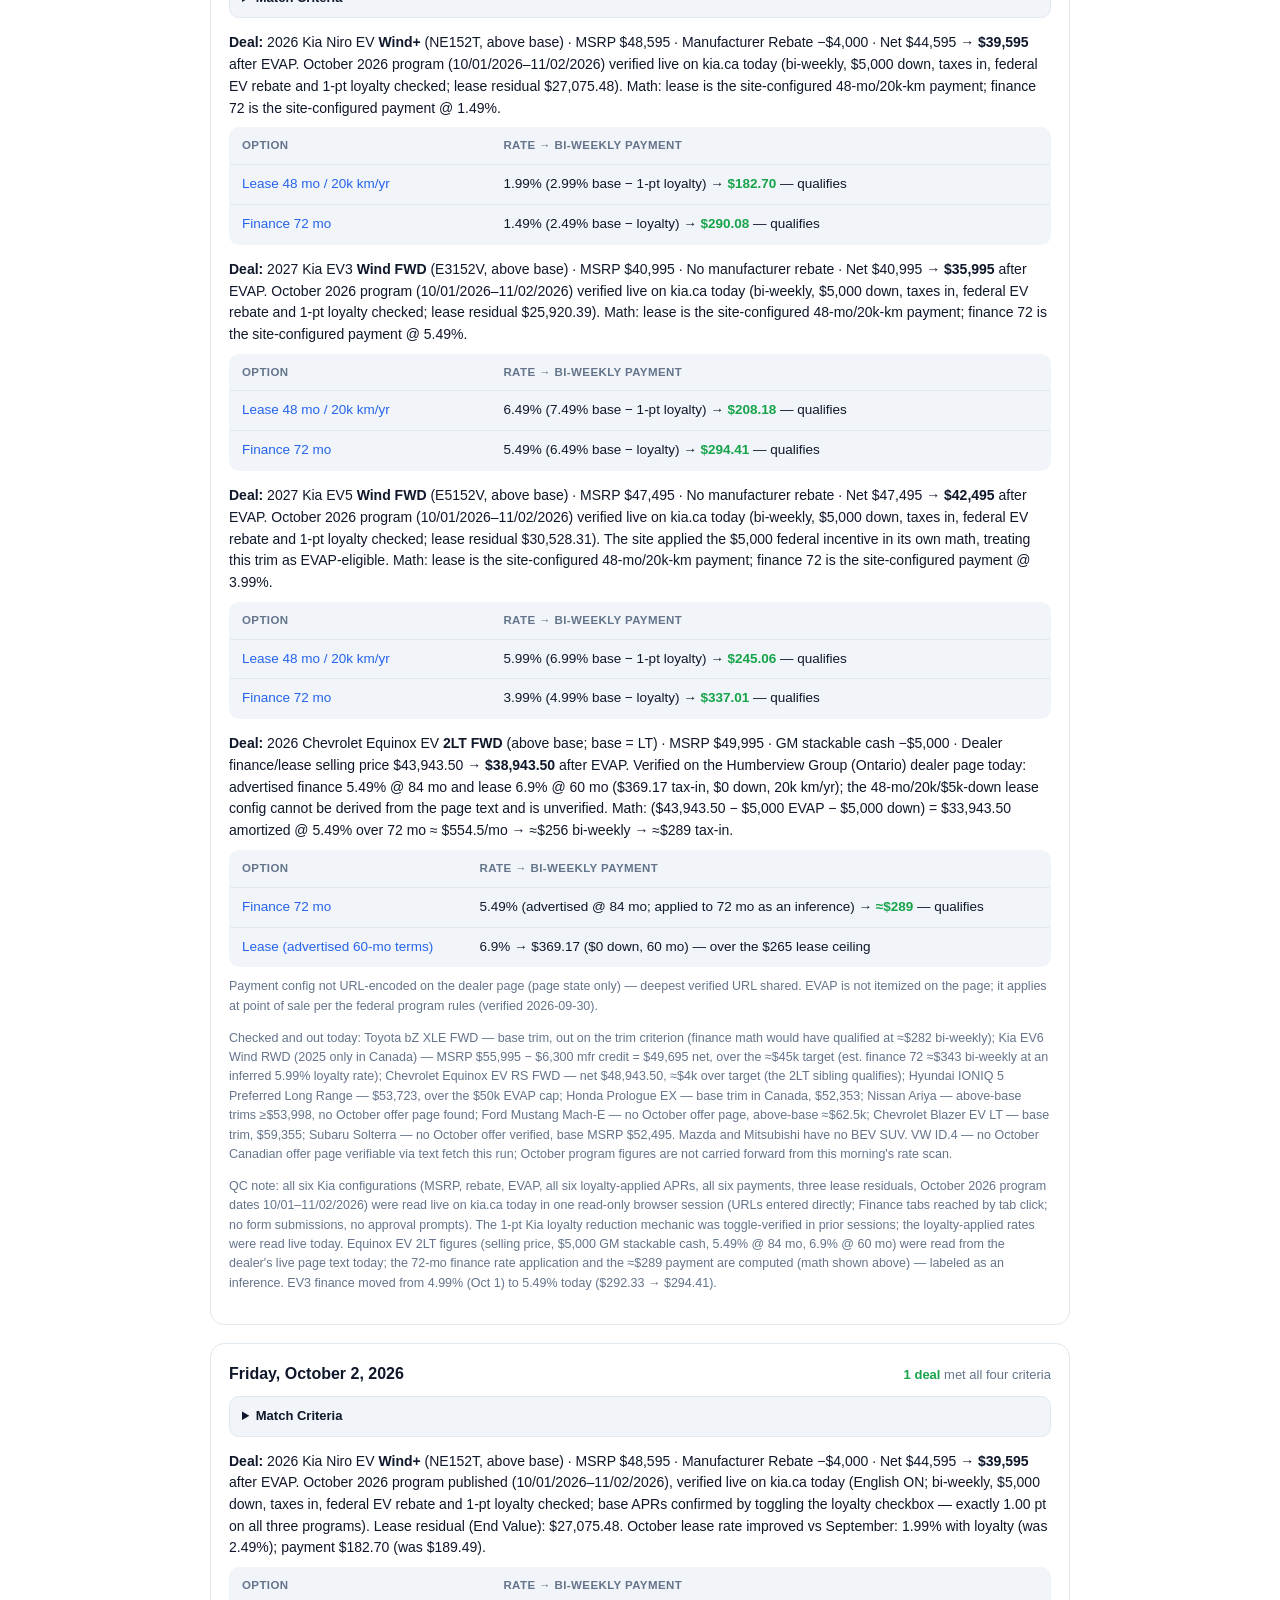
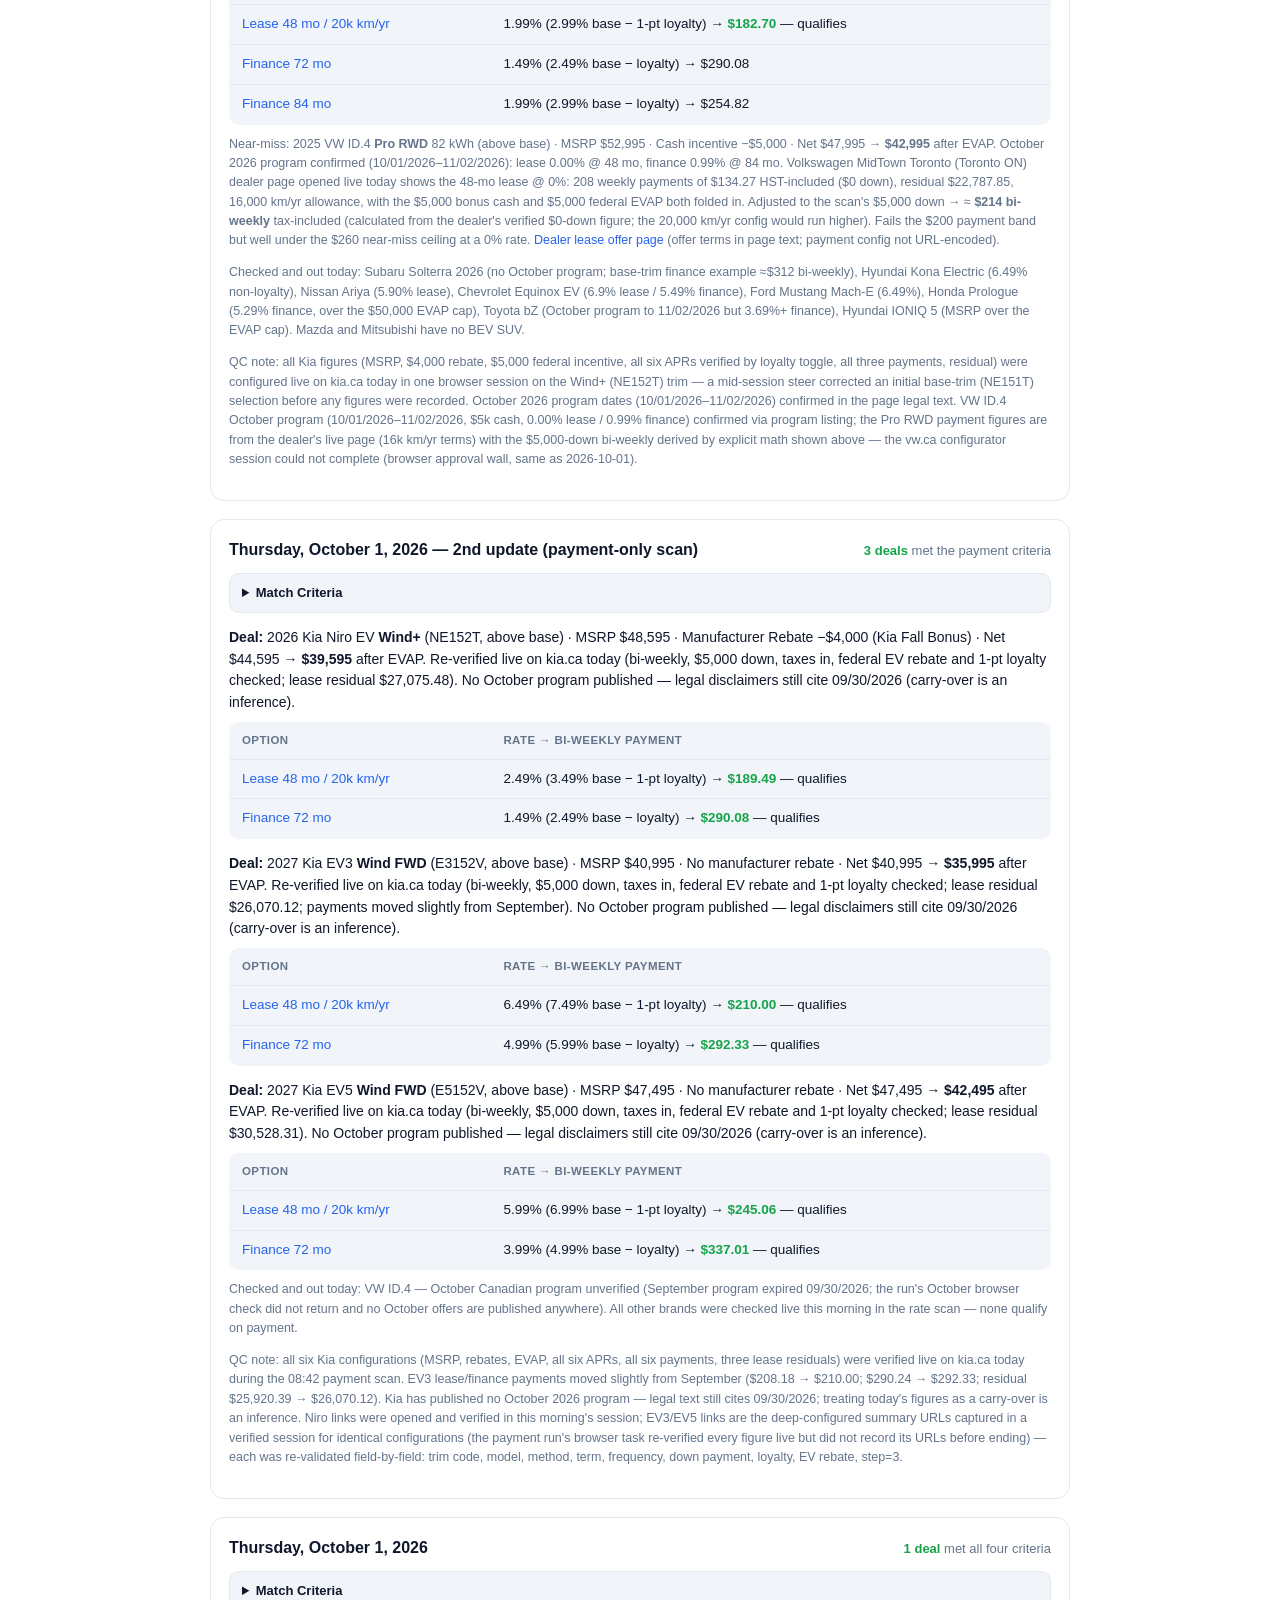
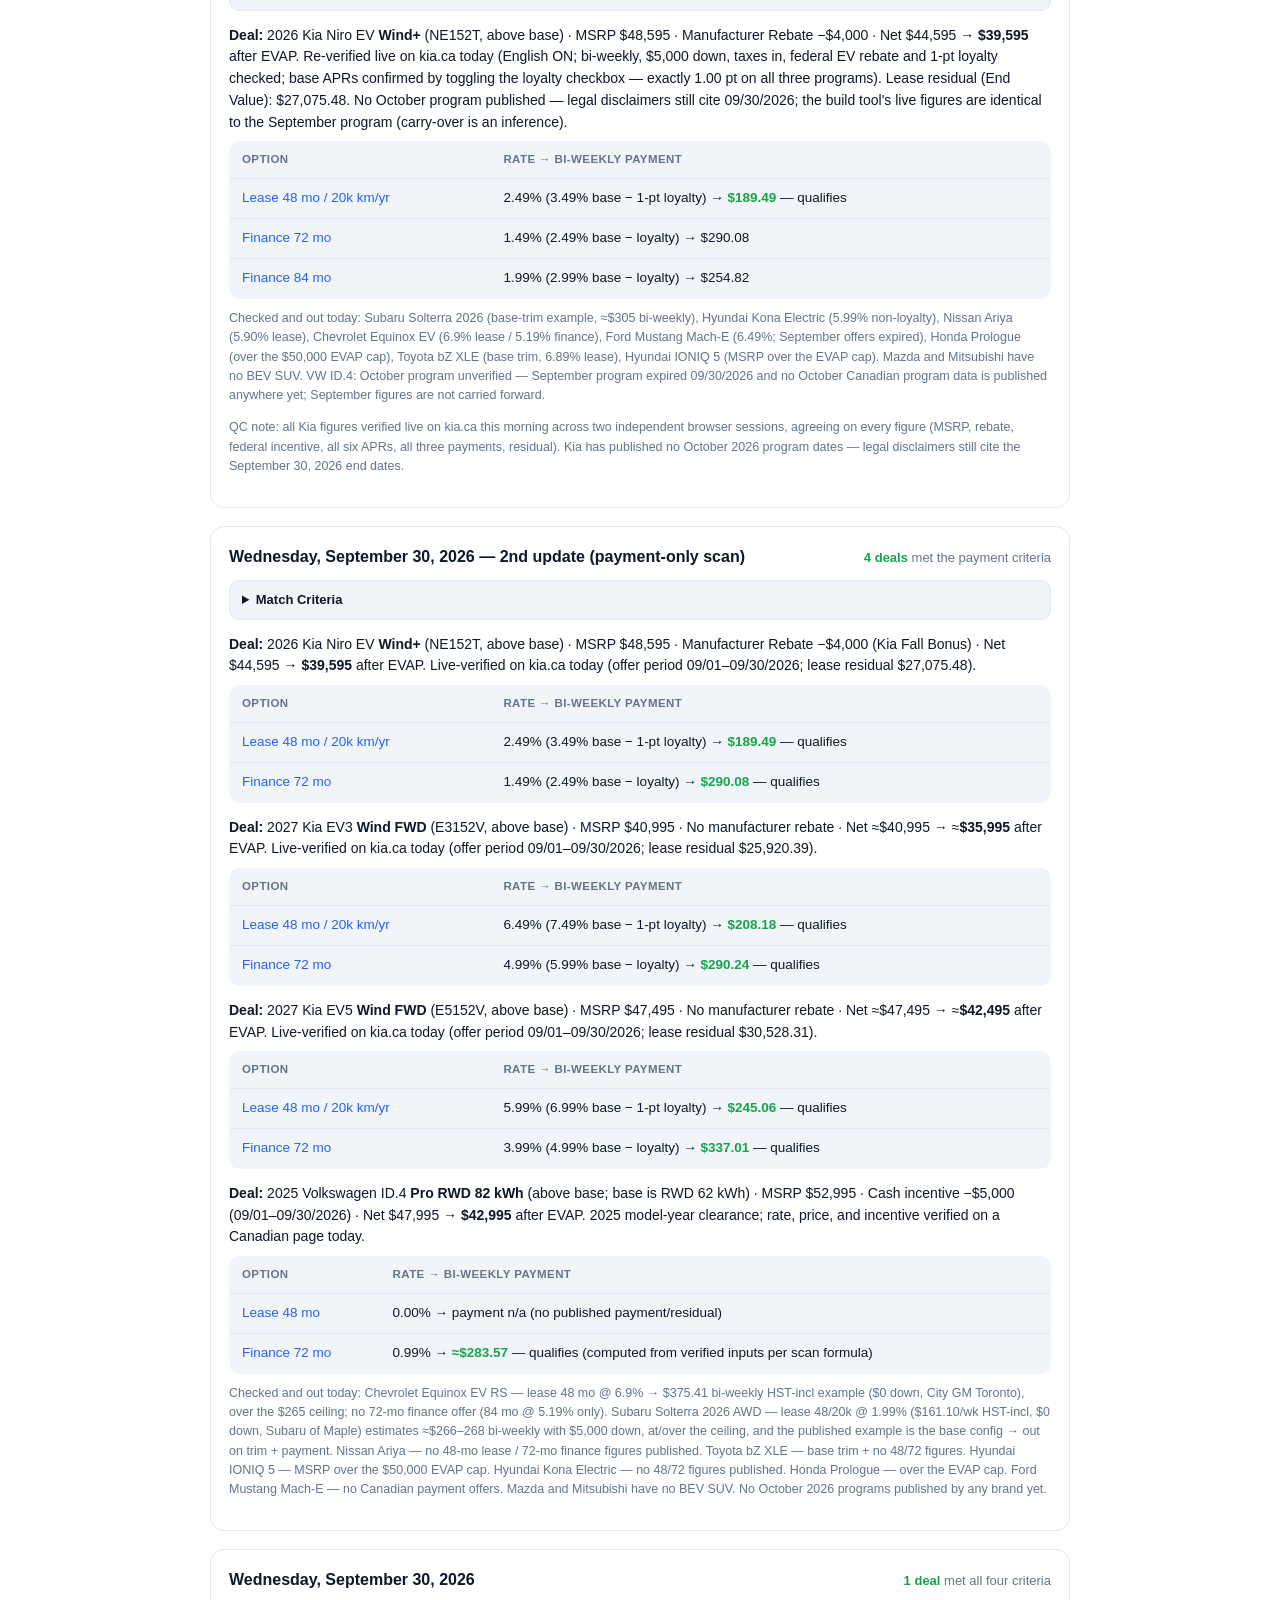
==== commit fc6f1db1: "EV deals: sync entry 2026-10-06" ====
--- a/ev-deals/index.html
+++ b/ev-deals/index.html
@@ -16,72 +16,9 @@
 <p class="lede">The daily Ontario deal scan, as shared in the Muse thread — newest first. Two entries each morning; each entry mirrors that day's thread message.</p>
 
 <!-- NEWEST ENTRY GOES DIRECTLY BELOW THIS LINE -->
-<article class="day" id="d2026-10-06">
-  <header>
-    <h2>Tuesday, October 6, 2026 &mdash; rate scan</h2>
-    <span class="verdict"><b>1 deal</b> met all four criteria</span>
-  </header>
-
-  <details class="static">
-    <summary>Match Criteria</summary>
-    <table>
-      <tr><td class="k">Region</td><td>Ontario</td></tr>
-      <tr><td class="k">Down payment</td><td>$5,000</td></tr>
-      <tr><td class="k">Payment frequency</td><td>Bi-weekly, taxes included</td></tr>
-      <tr><td class="k">Lease config</td><td>48 months &middot; 20,000 km/yr</td></tr>
-      <tr><td class="k">Finance configs</td><td>72 months &middot; 84 months</td></tr>
-      <tr><td class="k">Qualifying rate</td><td>&lt;3% APR</td></tr>
-      <tr><td class="k">Qualifying payment</td><td>$150&ndash;$200 bi-weekly</td></tr>
-      <tr><td class="k">Net price target</td><td>&asymp; $45k after manufacturer rebates</td></tr>
-      <tr><td class="k">Trim</td><td>Above base</td></tr>
-      <tr><td class="k">Vehicle scope</td><td>EV only &mdash; no PHEVs or hybrids</td></tr>
-      <tr><td class="k">Federal EV incentive</td><td>$5,000 (final transaction value &le; $50,000; Canadian-built exempt), folded into payments</td></tr>
-      <tr><td class="k">Loyalty rate</td><td>Kia only (buyer qualifies)</td></tr>
-      <tr><td class="k">Offer period</td><td>October 2026 programs (Kia: 10/01/2026&ndash;11/02/2026, all three configs re-verified live today &mdash; every figure identical to Oct 5, no mid-month change; ID.4 dealer offer page re-opened live today, terms unchanged)</td></tr>
-    </table>
-  </details>
-
-  <div class="deal">
-    <div class="deal-head"><strong>Deal:</strong> 2026 Kia Niro EV <strong>Wind+</strong> (NE152T, above base) &middot; MSRP $48,595 &middot; Manufacturer Rebate &minus;$4,000 &middot; Net $44,595 &rarr; <strong>$39,595</strong> after EVAP (site's federal EV checkbox, applied once). October 2026 program (10/01/2026&ndash;11/02/2026) re-verified live on kia.ca today &mdash; every figure identical to October 5 (no mid-month change). Bi-weekly, $5,000 down, taxes in, 1-pt loyalty checked; lease residual $27,075.48.</div>
-    <table class="opts">
-      <tr><th>Option</th><th>Rate &rarr; bi-weekly payment</th></tr>
-      <tr>
-        <td><a href="https://www.kia.ca/en/shopping-tools/build-and-price?isDeliveryAndDestination=true&amp;currentVehicleTrimCode=NE152T&amp;step=3&amp;currentVehiclePkgCode=+&amp;evChargers=&amp;exteriorColourCode=SWP&amp;interiorColourCode=WK&amp;paymentFrequency=BIWEEKLY&amp;kilometerAllowance=KMALL20&amp;loanTerm=48&amp;leaseTerm=48&amp;yearCashCustomize=5&amp;loanCashYrRange=24000&amp;method=lease&amp;engineType=EV&amp;model=Niro+EV&amp;year=2026&amp;includeTaxes=true&amp;downPayment=5000&amp;isLoyaltyRate=true&amp;isElectric=true&amp;isElectricRebate=true">Lease 48 mo / 20k km/yr</a></td>
-        <td class="pay">1.99% (2.99% base &minus; 1-pt loyalty) &rarr; <span class="qual">$182.70</span> &mdash; qualifies</td>
-      </tr>
-      <tr>
-        <td><a href="https://www.kia.ca/en/shopping-tools/build-and-price?isDeliveryAndDestination=true&amp;currentVehicleTrimCode=NE152T&amp;step=3&amp;currentVehiclePkgCode=+&amp;evChargers=&amp;exteriorColourCode=SWP&amp;interiorColourCode=WK&amp;paymentFrequency=BIWEEKLY&amp;kilometerAllowance=KMALL20&amp;loanTerm=72&amp;leaseTerm=48&amp;yearCashCustomize=5&amp;loanCashYrRange=24000&amp;method=loan&amp;engineType=EV&amp;model=Niro+EV&amp;year=2026&amp;includeTaxes=true&amp;downPayment=5000&amp;isElectric=true&amp;isElectricRebate=true&amp;isLoyaltyRate=true">Finance 72 mo</a></td>
-        <td class="pay">1.49% (2.49% base &minus; loyalty) &rarr; $290.08 &mdash; rate &#10003;, payment over $200 (site loads with the Lease tab active &mdash; one click on the Loan tab restores the verified config)</td>
-      </tr>
-      <tr>
-        <td><a href="https://www.kia.ca/en/shopping-tools/build-and-price?isDeliveryAndDestination=true&amp;currentVehicleTrimCode=NE152T&amp;step=3&amp;currentVehiclePkgCode=+&amp;evChargers=&amp;exteriorColourCode=SWP&amp;interiorColourCode=WK&amp;paymentFrequency=BIWEEKLY&amp;kilometerAllowance=KMALL20&amp;loanTerm=84&amp;leaseTerm=48&amp;yearCashCustomize=5&amp;loanCashYrRange=24000&amp;method=loan&amp;engineType=EV&amp;model=Niro+EV&amp;year=2026&amp;includeTaxes=true&amp;downPayment=5000&amp;isElectric=true&amp;isElectricRebate=true&amp;isLoyaltyRate=true">Finance 84 mo</a></td>
-        <td class="pay">1.99% (2.99% base &minus; loyalty) &rarr; $254.82 &mdash; rate &#10003;, payment over $200 (Loan-tab click note as above)</td>
-      </tr>
-    </table>
-  </div>
-
-  <div class="deal">
-    <div class="deal-head"><strong>Near-miss (dealer-sourced, verified live today):</strong> 2025 Volkswagen ID.4 <strong>Pro RWD</strong> (E813RN, above base) &middot; Cash/finance selling price $47,451.22 (+HST), incl. $5,000 Bonus Cash + $5,000 Federal EVAP (folded in, applied once &mdash; site-applied path) &middot; Volkswagen MidTown Toronto, 3450 Sheppard Ave E, Toronto (in radius) &mdash; dealer offer page re-opened live today, terms unchanged. vw.ca still has no ID.4 in its new-vehicle lineup &mdash; dealer-stock evidence only.</div>
-    <table class="opts">
-      <tr><th>Option</th><th>Rate &rarr; bi-weekly payment</th></tr>
-      <tr>
-        <td><a href="https://www.vwmidtowntoronto.com/en/new-catalog/volkswagen/2024-volkswagen-id-dot-4-pro-id27805">Lease 48 mo / 16k km/yr (dealer terms)</a></td>
-        <td class="pay">0% nominal (dealer APR disclosure 4.22% incl. fees) &rarr; &asymp; $214.21 &mdash; payment over $200; 16k km/yr vs required 20k (would run higher at 20k)</td>
-      </tr>
-      <tr>
-        <td><a href="https://www.vwmidtowntoronto.com/en/new-catalog/volkswagen/2024-volkswagen-id-dot-4-pro-id27805">Finance 84 mo</a></td>
-        <td class="pay">0.99% nominal (APR 4.26% incl. fees) &rarr; &asymp; $274.33 &mdash; payment over $200 (computed from 364 wk $152.68 HST-incl $0-down figure, $5k-down adjusted)</td>
-      </tr>
-    </table>
-  </div>
-
-  <div class="checked">Checked and out today: Hyundai Kona Electric (Cooksville Hyundai, Mississauga &mdash; lease 60 @ 6.49% non-loyalty, Preferred trim), Hyundai Ioniq 5 (2026 Canada MSRP from $55,499 &mdash; over the $50k EVAP cap), Toyota bZ (shoptoyota.ca Ontario &mdash; XLE is the base trim, lease 60 @ 6.89% / finance 48 @ 5.39%; Amherst Toyota lease @ 5.89% still over 3%), Nissan Ariya (Zanchin GTA &mdash; lease @ 3.40%, finance @ 6.90%), Chevrolet Equinox EV 2LT (Humberview Group, Toronto &mdash; lease 60 @ 6.9%, finance 84 @ 5.49%), Ford Mustang Mach-E (2026 launches at standard rates, no October promo), Subaru Solterra (Subaru of Maple, Vaughan &mdash; sub-3% rates exist only on the base TUEAB trim; no above-base sub-3% offer verified), Honda Prologue (Humberview / Orangeville &mdash; lease 60 @ 6.99%, finance 96 @ 5.29%). Mazda / Mitsubishi: no BEV SUV in Canadian lineups (MX-30 discontinued; Mitsubishi BEV = none). 2026 Nissan Leaf: no verified current Ontario sub-3% offer (Manitoba 0%/1.9% dealer data is out of scope; Ontario dealer figures unverified or stale). US-market $12,500 ID.4, Prologue 0.99%, and Solterra 0% bonus reports are US-market &mdash; not presented as Canadian.</div>
-
-</article>
-
-<article class="day" id="d2026-10-05-b">
-  <header>
-    <h2>Monday, October 5, 2026 &mdash; 2nd update (payment-only scan)</h2>
+<article class="day" id="d2026-10-06-b">
+  <header>
+    <h2>Tuesday, October 6, 2026 &mdash; 2nd update (payment-only scan)</h2>
     <span class="verdict"><b>4 deals</b> met the payment criteria</span>
   </header>
 
@@ -101,6 +38,162 @@
       <tr><td class="k">Vehicle scope</td><td>EV only &mdash; no PHEVs or hybrids</td></tr>
       <tr><td class="k">Federal EV incentive</td><td>$5,000 (final transaction value &le; $50,000; Canadian-built exempt), folded into payments</td></tr>
       <tr><td class="k">Loyalty rate</td><td>Kia only (buyer qualifies)</td></tr>
+      <tr><td class="k">Offer period</td><td>October 2026 programs (Kia: 10/01/2026&ndash;11/02/2026; all six Kia configs re-verified live on kia.ca today &mdash; every figure identical to Oct 5, no mid-month change; Equinox EV + ID.4 dealer offer pages re-opened live today, terms unchanged)</td></tr>
+    </table>
+  </details>
+
+  <div class="deal">
+    <div class="deal-head"><strong>Deal:</strong> 2026 Kia Niro EV <strong>Wind+</strong> (NE152T, above base) &middot; MSRP $48,595 &middot; Manufacturer Rebate &minus;$4,000 &middot; Net $44,595 &rarr; <strong>$39,595</strong> after EVAP. Bi-weekly, $5,000 down, taxes in, federal EV rebate and 1-pt loyalty checked; lease residual $27,075.48. October 2026 program re-verified live on kia.ca today.</div>
+    <table class="opts">
+      <tr><th>Option</th><th>Rate &rarr; bi-weekly payment</th></tr>
+      <tr>
+        <td><a href="https://www.kia.ca/en/shopping-tools/build-and-price?isDeliveryAndDestination=true&amp;currentVehicleTrimCode=NE152T&amp;step=3&amp;currentVehiclePkgCode=+&amp;evChargers=&amp;exteriorColourCode=SWP&amp;interiorColourCode=WK&amp;paymentFrequency=BIWEEKLY&amp;kilometerAllowance=KMALL20&amp;loanTerm=48&amp;leaseTerm=48&amp;yearCashCustomize=5&amp;loanCashYrRange=24000&amp;method=lease&amp;engineType=EV&amp;model=Niro+EV&amp;year=2026&amp;includeTaxes=true&amp;downPayment=5000&amp;isLoyaltyRate=true&amp;isElectric=true&amp;isElectricRebate=true">Lease 48 mo / 20k km/yr</a></td>
+        <td class="pay">1.99% (2.99% base &minus; 1-pt loyalty) &rarr; <span class="qual">$182.70</span> &mdash; qualifies</td>
+      </tr>
+      <tr>
+        <td><a href="https://www.kia.ca/en/shopping-tools/build-and-price?isDeliveryAndDestination=true&amp;currentVehicleTrimCode=NE152T&amp;step=3&amp;currentVehiclePkgCode=+&amp;evChargers=&amp;exteriorColourCode=SWP&amp;interiorColourCode=WK&amp;paymentFrequency=BIWEEKLY&amp;kilometerAllowance=KMALL20&amp;loanTerm=72&amp;leaseTerm=48&amp;yearCashCustomize=5&amp;loanCashYrRange=24000&amp;method=loan&amp;engineType=EV&amp;model=Niro+EV&amp;year=2026&amp;includeTaxes=true&amp;downPayment=5000&amp;isElectric=true&amp;isElectricRebate=true&amp;isLoyaltyRate=true">Finance 72 mo</a></td>
+        <td class="pay">1.49% (2.49% base &minus; loyalty) &rarr; <span class="qual">$290.08</span> &mdash; qualifies (site loads with the Lease tab active &mdash; one click on the Loan tab restores the verified config)</td>
+      </tr>
+    </table>
+  </div>
+
+  <div class="deal">
+    <div class="deal-head"><strong>Deal:</strong> 2027 Kia EV3 <strong>Wind FWD</strong> (E3152V, above base) &middot; MSRP $40,995 &middot; No manufacturer rebate &middot; Net $40,995 &rarr; <strong>$35,995</strong> after EVAP. Bi-weekly, $5,000 down, taxes in, federal EV rebate and 1-pt loyalty checked; lease residual $25,920.39. October 2026 program re-verified live on kia.ca today.</div>
+    <table class="opts">
+      <tr><th>Option</th><th>Rate &rarr; bi-weekly payment</th></tr>
+      <tr>
+        <td><a href="https://www.kia.ca/en/shopping-tools/build-and-price?currentVehicleTrimCode=E3152V&amp;evChargers=&amp;exteriorColourCode=ABP&amp;interiorColourCode=ELG&amp;paymentFrequency=BIWEEKLY&amp;kilometerAllowance=KMALL20&amp;isDeliveryAndDestination=true&amp;loanTerm=72&amp;leaseTerm=48&amp;yearCashCustomize=5&amp;loanCashYrRange=24000&amp;engineType=EV&amp;method=lease&amp;step=3&amp;currentVehiclePkgCode=+&amp;model=EV3&amp;year=2027&amp;includeTaxes=true&amp;downPayment=5000&amp;isLoyaltyRate=true&amp;isElectric=true&amp;isElectricRebate=true&amp;gasPrice=0&amp;gasEfficiency=0&amp;electricityPrice=0">Lease 48 mo / 20k km/yr</a></td>
+        <td class="pay">6.49% (7.49% base &minus; 1-pt loyalty) &rarr; <span class="qual">$208.18</span> &mdash; qualifies</td>
+      </tr>
+      <tr>
+        <td><a href="https://www.kia.ca/en/shopping-tools/build-and-price?currentVehicleTrimCode=E3152V&amp;evChargers=&amp;exteriorColourCode=ABP&amp;interiorColourCode=ELG&amp;paymentFrequency=BIWEEKLY&amp;kilometerAllowance=KMALL20&amp;isDeliveryAndDestination=true&amp;loanTerm=72&amp;leaseTerm=48&amp;yearCashCustomize=5&amp;loanCashYrRange=24000&amp;engineType=EV&amp;method=loan&amp;step=3&amp;currentVehiclePkgCode=+&amp;model=EV3&amp;year=2027&amp;includeTaxes=true&amp;downPayment=5000&amp;isLoyaltyRate=true&amp;isElectric=true&amp;isElectricRebate=true&amp;gasPrice=0&amp;gasEfficiency=0&amp;electricityPrice=0">Finance 72 mo</a></td>
+        <td class="pay">5.49% (6.49% base &minus; loyalty) &rarr; <span class="qual">$294.41</span> &mdash; qualifies (site loads with the Lease tab active &mdash; one click on the Loan tab restores the verified config)</td>
+      </tr>
+    </table>
+  </div>
+
+  <div class="deal">
+    <div class="deal-head"><strong>Deal:</strong> 2027 Kia EV5 <strong>Wind FWD</strong> (E5152V, above base) &middot; MSRP $47,495 &middot; No manufacturer rebate &middot; Net $47,495 &rarr; <strong>$42,495</strong> after EVAP. Bi-weekly, $5,000 down, taxes in, federal EV rebate and 1-pt loyalty checked; lease residual $30,528.31. October 2026 program re-verified live on kia.ca today.</div>
+    <table class="opts">
+      <tr><th>Option</th><th>Rate &rarr; bi-weekly payment</th></tr>
+      <tr>
+        <td><a href="https://www.kia.ca/en/shopping-tools/build-and-price?currentVehicleTrimCode=E5152V&amp;evChargers=&amp;exteriorColourCode=SWP&amp;interiorColourCode=OVS&amp;paymentFrequency=BIWEEKLY&amp;kilometerAllowance=KMALL20&amp;isDeliveryAndDestination=true&amp;loanTerm=72&amp;leaseTerm=48&amp;yearCashCustomize=5&amp;loanCashYrRange=24000&amp;engineType=EV&amp;method=lease&amp;step=3&amp;currentVehiclePkgCode=+&amp;model=EV5&amp;year=2027&amp;includeTaxes=true&amp;downPayment=5000&amp;isLoyaltyRate=true&amp;isElectric=true&amp;isElectricRebate=true&amp;gasPrice=0&amp;gasEfficiency=0&amp;electricityPrice=0">Lease 48 mo / 20k km/yr</a></td>
+        <td class="pay">5.99% (6.99% base &minus; loyalty) &rarr; <span class="qual">$245.06</span> &mdash; qualifies</td>
+      </tr>
+      <tr>
+        <td><a href="https://www.kia.ca/en/shopping-tools/build-and-price?currentVehicleTrimCode=E5152V&amp;currentVehiclePkgCode=+&amp;model=EV5&amp;year=2027&amp;evChargers=&amp;exteriorColourCode=SWP&amp;interiorColourCode=OVS&amp;includeTaxes=true&amp;downPayment=5000&amp;paymentFrequency=BIWEEKLY&amp;kilometerAllowance=KMALL20&amp;isDeliveryAndDestination=true&amp;loanTerm=72&amp;leaseTerm=48&amp;isLoyaltyRate=true&amp;isElectric=true&amp;isElectricRebate=true&amp;gasPrice=0&amp;gasEfficiency=0&amp;electricityPrice=0&amp;yearCashCustomize=5&amp;loanCashYrRange=24000&amp;engineType=EV&amp;method=loan&amp;step=3">Finance 72 mo</a></td>
+        <td class="pay">3.99% (4.99% base &minus; loyalty) &rarr; <span class="qual">$337.01</span> &mdash; qualifies (site loads with the Lease tab active &mdash; one click on the Loan tab restores the verified config)</td>
+      </tr>
+    </table>
+  </div>
+
+  <div class="deal">
+    <div class="deal-head"><strong>Deal:</strong> 2026 Chevrolet Equinox EV <strong>2LT FWD</strong> (above base; base = LT) &middot; Finance selling price $43,943.50 (incl. $5,000 GM stackable cash) &middot; Net $43,943.50 &rarr; <strong>$38,943.50</strong> after EVAP. Humberview Group (1650 The Queensway, Etobicoke ON &mdash; in radius) dealer page opened live today: advertised finance 5.49% @ 84 mo (182 bw $329.72 tax-in, $0 down) and lease 6.9% @ 60 mo (130 bw $369.17 tax-in, $0 down, 20k km/yr). Math: ($43,943.50 &minus; $5,000 EVAP &minus; $5,000 down) = $33,943.50 amortized @ 5.49% over 72 mo &asymp; $554.5/mo &rarr; &asymp;$256 bi-weekly &rarr; &asymp;$289 tax-in.</div>
+    <table class="opts">
+      <tr><th>Option</th><th>Rate &rarr; bi-weekly payment</th></tr>
+      <tr>
+        <td><a href="https://www.humberviewgroup.com/en/new-catalog/chevrolet/2026-chevrolet-equinox-ev-2lt-id31544">Finance 72 mo</a></td>
+        <td class="pay">5.49% (advertised @ 84 mo; applied to 72 mo as an inference) &rarr; <span class="qual">&asymp;$289</span> &mdash; qualifies</td>
+      </tr>
+      <tr>
+        <td><a href="https://www.humberviewgroup.com/en/new-catalog/chevrolet/2026-chevrolet-equinox-ev-2lt-id31544">Lease (advertised 60-mo terms)</a></td>
+        <td class="pay">6.9% &rarr; $369.17 ($0 down, 60 mo) &mdash; over the $265 lease ceiling</td>
+      </tr>
+    </table>
+    <p class="note">Payment config not URL-encoded on the dealer page (page state only) &mdash; deepest verified URL shared. EVAP is not itemized on the page; it applies at point of sale per the federal program rules (verified 2026-09-30).</p>
+  </div>
+
+  <p class="note">Near-miss (dealer-sourced): 2025 VW ID.4 <strong>Pro RWD</strong> 82 kWh (above base) &middot; Cash selling price $47,451.22 incl. $5,000 bonus cash + $5,000 federal EVAP. Volkswagen MidTown Toronto (Toronto ON) dealer page opened live today &mdash; terms unchanged: lease 48 mo @ 0%, 208 weekly payments of $118.82 ($134.27 HST-included, $0 down), 16,000 km/yr, residual $22,787.85 &rarr; &asymp; <strong>$214 bi-weekly</strong> tax-included with $5,000 down (calculated from the dealer's verified $0-down figure; the scan's 20,000 km/yr config would run higher). No 72-mo finance offer advertised, and the ID.4 has been absent from vw.ca's new-vehicle lineup since Oct 3 &mdash; the near-miss rests on the dealer page alone. <a href="https://www.vwmidtowntoronto.com/en/new-catalog/volkswagen/2024-volkswagen-id-dot-4-pro-id27805">Dealer lease offer page</a> (offer terms in page text; payment config not URL-encoded).</p>
+  <p class="note">Checked and out today: Hyundai IONIQ 5 (2026 MSRP from $55,499 &mdash; over the $50k EVAP cap); Hyundai Kona Electric (Cooksville Hyundai, Mississauga &mdash; lease 60 @ 6.49%, $270.83 bw HST-incl $0 down, 16k km/yr; does not map to the scan's configs, no finance terms advertised); Toyota bZ (XLE is the base trim); Toyota C-HR (SE is the base trim; XSE AWD over the EVAP cap); Nissan Ariya (no Canadian October promo surfaced); Ford Mustang Mach-E (2026 launches at standard rates, no October promo); Subaru Solterra (sub-3% rates exist only on the base trim); Honda Prologue (lease 60 @ 6.99%, finance 96 @ 5.29%); 2027 Chevrolet Bolt (new model year &mdash; no verified above-base October payment offer); Mazda / Mitsubishi (no BEV SUV in Canadian lineups). US-market offers excluded.</p>
+  <p class="note">QC note: all six Kia configurations (MSRP, rebate, EVAP, all six loyalty-applied APRs, all six payments, three lease residuals, October 2026 program dates 10/01&ndash;11/02/2026) were re-verified live on kia.ca today in one read-only browser session (deep URLs entered directly; the three method=loan URLs loaded with the Lease tab active and were corrected with one Loan-tab click each &mdash; no form submissions, no approval prompts; every figure identical to October 5). The EV5-lease deep URL was first sent with a model=EV3 typo, which the session correctly refused to alter; it was re-sent corrected and the lease figures ($245.06 @ 5.99%, residual $30,528.31) were read from the live EV5 page during this run. Base (non-loyalty) APRs are inferred as the displayed loyalty rate + 1 pt, since the page shows only the loyalty-reduced rate while the 1% loyalty checkbox is ON. Equinox EV 2LT figures (finance selling price, $5,000 GM stackable cash, 5.49% @ 84 mo, 6.9% @ 60 mo, 20k km/yr lease allowance, dealer address) were read from the Humberview Group page today; applying the 84-mo rate to a 72-mo term and the &asymp;$289 payment are computed (math shown above) &mdash; labeled as an inference. ID.4 figures from the MidTown Toronto page today; the &asymp;$214 payment is computed (math in run log) &mdash; labeled as an inference.</p>
+
+</article>
+
+<article class="day" id="d2026-10-06">
+  <header>
+    <h2>Tuesday, October 6, 2026 &mdash; rate scan</h2>
+    <span class="verdict"><b>1 deal</b> met all four criteria</span>
+  </header>
+
+  <details class="static">
+    <summary>Match Criteria</summary>
+    <table>
+      <tr><td class="k">Region</td><td>Ontario</td></tr>
+      <tr><td class="k">Down payment</td><td>$5,000</td></tr>
+      <tr><td class="k">Payment frequency</td><td>Bi-weekly, taxes included</td></tr>
+      <tr><td class="k">Lease config</td><td>48 months &middot; 20,000 km/yr</td></tr>
+      <tr><td class="k">Finance configs</td><td>72 months &middot; 84 months</td></tr>
+      <tr><td class="k">Qualifying rate</td><td>&lt;3% APR</td></tr>
+      <tr><td class="k">Qualifying payment</td><td>$150&ndash;$200 bi-weekly</td></tr>
+      <tr><td class="k">Net price target</td><td>&asymp; $45k after manufacturer rebates</td></tr>
+      <tr><td class="k">Trim</td><td>Above base</td></tr>
+      <tr><td class="k">Vehicle scope</td><td>EV only &mdash; no PHEVs or hybrids</td></tr>
+      <tr><td class="k">Federal EV incentive</td><td>$5,000 (final transaction value &le; $50,000; Canadian-built exempt), folded into payments</td></tr>
+      <tr><td class="k">Loyalty rate</td><td>Kia only (buyer qualifies)</td></tr>
+      <tr><td class="k">Offer period</td><td>October 2026 programs (Kia: 10/01/2026&ndash;11/02/2026, all three configs re-verified live today &mdash; every figure identical to Oct 5, no mid-month change; ID.4 dealer offer page re-opened live today, terms unchanged)</td></tr>
+    </table>
+  </details>
+
+  <div class="deal">
+    <div class="deal-head"><strong>Deal:</strong> 2026 Kia Niro EV <strong>Wind+</strong> (NE152T, above base) &middot; MSRP $48,595 &middot; Manufacturer Rebate &minus;$4,000 &middot; Net $44,595 &rarr; <strong>$39,595</strong> after EVAP (site's federal EV checkbox, applied once). October 2026 program (10/01/2026&ndash;11/02/2026) re-verified live on kia.ca today &mdash; every figure identical to October 5 (no mid-month change). Bi-weekly, $5,000 down, taxes in, 1-pt loyalty checked; lease residual $27,075.48.</div>
+    <table class="opts">
+      <tr><th>Option</th><th>Rate &rarr; bi-weekly payment</th></tr>
+      <tr>
+        <td><a href="https://www.kia.ca/en/shopping-tools/build-and-price?isDeliveryAndDestination=true&amp;currentVehicleTrimCode=NE152T&amp;step=3&amp;currentVehiclePkgCode=+&amp;evChargers=&amp;exteriorColourCode=SWP&amp;interiorColourCode=WK&amp;paymentFrequency=BIWEEKLY&amp;kilometerAllowance=KMALL20&amp;loanTerm=48&amp;leaseTerm=48&amp;yearCashCustomize=5&amp;loanCashYrRange=24000&amp;method=lease&amp;engineType=EV&amp;model=Niro+EV&amp;year=2026&amp;includeTaxes=true&amp;downPayment=5000&amp;isLoyaltyRate=true&amp;isElectric=true&amp;isElectricRebate=true">Lease 48 mo / 20k km/yr</a></td>
+        <td class="pay">1.99% (2.99% base &minus; 1-pt loyalty) &rarr; <span class="qual">$182.70</span> &mdash; qualifies</td>
+      </tr>
+      <tr>
+        <td><a href="https://www.kia.ca/en/shopping-tools/build-and-price?isDeliveryAndDestination=true&amp;currentVehicleTrimCode=NE152T&amp;step=3&amp;currentVehiclePkgCode=+&amp;evChargers=&amp;exteriorColourCode=SWP&amp;interiorColourCode=WK&amp;paymentFrequency=BIWEEKLY&amp;kilometerAllowance=KMALL20&amp;loanTerm=72&amp;leaseTerm=48&amp;yearCashCustomize=5&amp;loanCashYrRange=24000&amp;method=loan&amp;engineType=EV&amp;model=Niro+EV&amp;year=2026&amp;includeTaxes=true&amp;downPayment=5000&amp;isElectric=true&amp;isElectricRebate=true&amp;isLoyaltyRate=true">Finance 72 mo</a></td>
+        <td class="pay">1.49% (2.49% base &minus; loyalty) &rarr; $290.08 &mdash; rate &#10003;, payment over $200 (site loads with the Lease tab active &mdash; one click on the Loan tab restores the verified config)</td>
+      </tr>
+      <tr>
+        <td><a href="https://www.kia.ca/en/shopping-tools/build-and-price?isDeliveryAndDestination=true&amp;currentVehicleTrimCode=NE152T&amp;step=3&amp;currentVehiclePkgCode=+&amp;evChargers=&amp;exteriorColourCode=SWP&amp;interiorColourCode=WK&amp;paymentFrequency=BIWEEKLY&amp;kilometerAllowance=KMALL20&amp;loanTerm=84&amp;leaseTerm=48&amp;yearCashCustomize=5&amp;loanCashYrRange=24000&amp;method=loan&amp;engineType=EV&amp;model=Niro+EV&amp;year=2026&amp;includeTaxes=true&amp;downPayment=5000&amp;isElectric=true&amp;isElectricRebate=true&amp;isLoyaltyRate=true">Finance 84 mo</a></td>
+        <td class="pay">1.99% (2.99% base &minus; loyalty) &rarr; $254.82 &mdash; rate &#10003;, payment over $200 (Loan-tab click note as above)</td>
+      </tr>
+    </table>
+  </div>
+
+  <div class="deal">
+    <div class="deal-head"><strong>Near-miss (dealer-sourced, verified live today):</strong> 2025 Volkswagen ID.4 <strong>Pro RWD</strong> (E813RN, above base) &middot; Cash/finance selling price $47,451.22 (+HST), incl. $5,000 Bonus Cash + $5,000 Federal EVAP (folded in, applied once &mdash; site-applied path) &middot; Volkswagen MidTown Toronto, 3450 Sheppard Ave E, Toronto (in radius) &mdash; dealer offer page re-opened live today, terms unchanged. vw.ca still has no ID.4 in its new-vehicle lineup &mdash; dealer-stock evidence only.</div>
+    <table class="opts">
+      <tr><th>Option</th><th>Rate &rarr; bi-weekly payment</th></tr>
+      <tr>
+        <td><a href="https://www.vwmidtowntoronto.com/en/new-catalog/volkswagen/2024-volkswagen-id-dot-4-pro-id27805">Lease 48 mo / 16k km/yr (dealer terms)</a></td>
+        <td class="pay">0% nominal (dealer APR disclosure 4.22% incl. fees) &rarr; &asymp; $214.21 &mdash; payment over $200; 16k km/yr vs required 20k (would run higher at 20k)</td>
+      </tr>
+      <tr>
+        <td><a href="https://www.vwmidtowntoronto.com/en/new-catalog/volkswagen/2024-volkswagen-id-dot-4-pro-id27805">Finance 84 mo</a></td>
+        <td class="pay">0.99% nominal (APR 4.26% incl. fees) &rarr; &asymp; $274.33 &mdash; payment over $200 (computed from 364 wk $152.68 HST-incl $0-down figure, $5k-down adjusted)</td>
+      </tr>
+    </table>
+  </div>
+
+  <div class="checked">Checked and out today: Hyundai Kona Electric (Cooksville Hyundai, Mississauga &mdash; lease 60 @ 6.49% non-loyalty, Preferred trim), Hyundai Ioniq 5 (2026 Canada MSRP from $55,499 &mdash; over the $50k EVAP cap), Toyota bZ (shoptoyota.ca Ontario &mdash; XLE is the base trim, lease 60 @ 6.89% / finance 48 @ 5.39%; Amherst Toyota lease @ 5.89% still over 3%), Nissan Ariya (Zanchin GTA &mdash; lease @ 3.40%, finance @ 6.90%), Chevrolet Equinox EV 2LT (Humberview Group, Toronto &mdash; lease 60 @ 6.9%, finance 84 @ 5.49%), Ford Mustang Mach-E (2026 launches at standard rates, no October promo), Subaru Solterra (Subaru of Maple, Vaughan &mdash; sub-3% rates exist only on the base TUEAB trim; no above-base sub-3% offer verified), Honda Prologue (Humberview / Orangeville &mdash; lease 60 @ 6.99%, finance 96 @ 5.29%). Mazda / Mitsubishi: no BEV SUV in Canadian lineups (MX-30 discontinued; Mitsubishi BEV = none). 2026 Nissan Leaf: no verified current Ontario sub-3% offer (Manitoba 0%/1.9% dealer data is out of scope; Ontario dealer figures unverified or stale). US-market $12,500 ID.4, Prologue 0.99%, and Solterra 0% bonus reports are US-market &mdash; not presented as Canadian.</div>
+
+</article>
+
+<article class="day" id="d2026-10-05-b">
+  <header>
+    <h2>Monday, October 5, 2026 &mdash; 2nd update (payment-only scan)</h2>
+    <span class="verdict"><b>4 deals</b> met the payment criteria</span>
+  </header>
+
+  <details class="static">
+    <summary>Match Criteria</summary>
+    <table>
+      <tr><td class="k">Region</td><td>Ontario</td></tr>
+      <tr><td class="k">Down payment</td><td>$5,000</td></tr>
+      <tr><td class="k">Payment frequency</td><td>Bi-weekly, taxes included</td></tr>
+      <tr><td class="k">Lease config</td><td>48 months &middot; 20,000 km/yr</td></tr>
+      <tr><td class="k">Finance config</td><td>72 months</td></tr>
+      <tr><td class="k">Qualifying rate</td><td>None &mdash; APR shown for reference only</td></tr>
+      <tr><td class="k">Qualifying lease payment</td><td>&le; $265 bi-weekly</td></tr>
+      <tr><td class="k">Qualifying finance payment</td><td>&le; $365 bi-weekly</td></tr>
+      <tr><td class="k">Net price target</td><td>&asymp; $45k after manufacturer rebates</td></tr>
+      <tr><td class="k">Trim</td><td>Above base</td></tr>
+      <tr><td class="k">Vehicle scope</td><td>EV only &mdash; no PHEVs or hybrids</td></tr>
+      <tr><td class="k">Federal EV incentive</td><td>$5,000 (final transaction value &le; $50,000; Canadian-built exempt), folded into payments</td></tr>
+      <tr><td class="k">Loyalty rate</td><td>Kia only (buyer qualifies)</td></tr>
       <tr><td class="k">Offer period</td><td>October 2026 programs 10/01/2026&ndash;11/02/2026 (all six Kia configs re-verified live today &mdash; every figure identical to Oct 4, no mid-month change; ID.4 absent from vw.ca new lineup since Oct 3 &mdash; dealer offer page only)</td></tr>
     </table>
   </details>
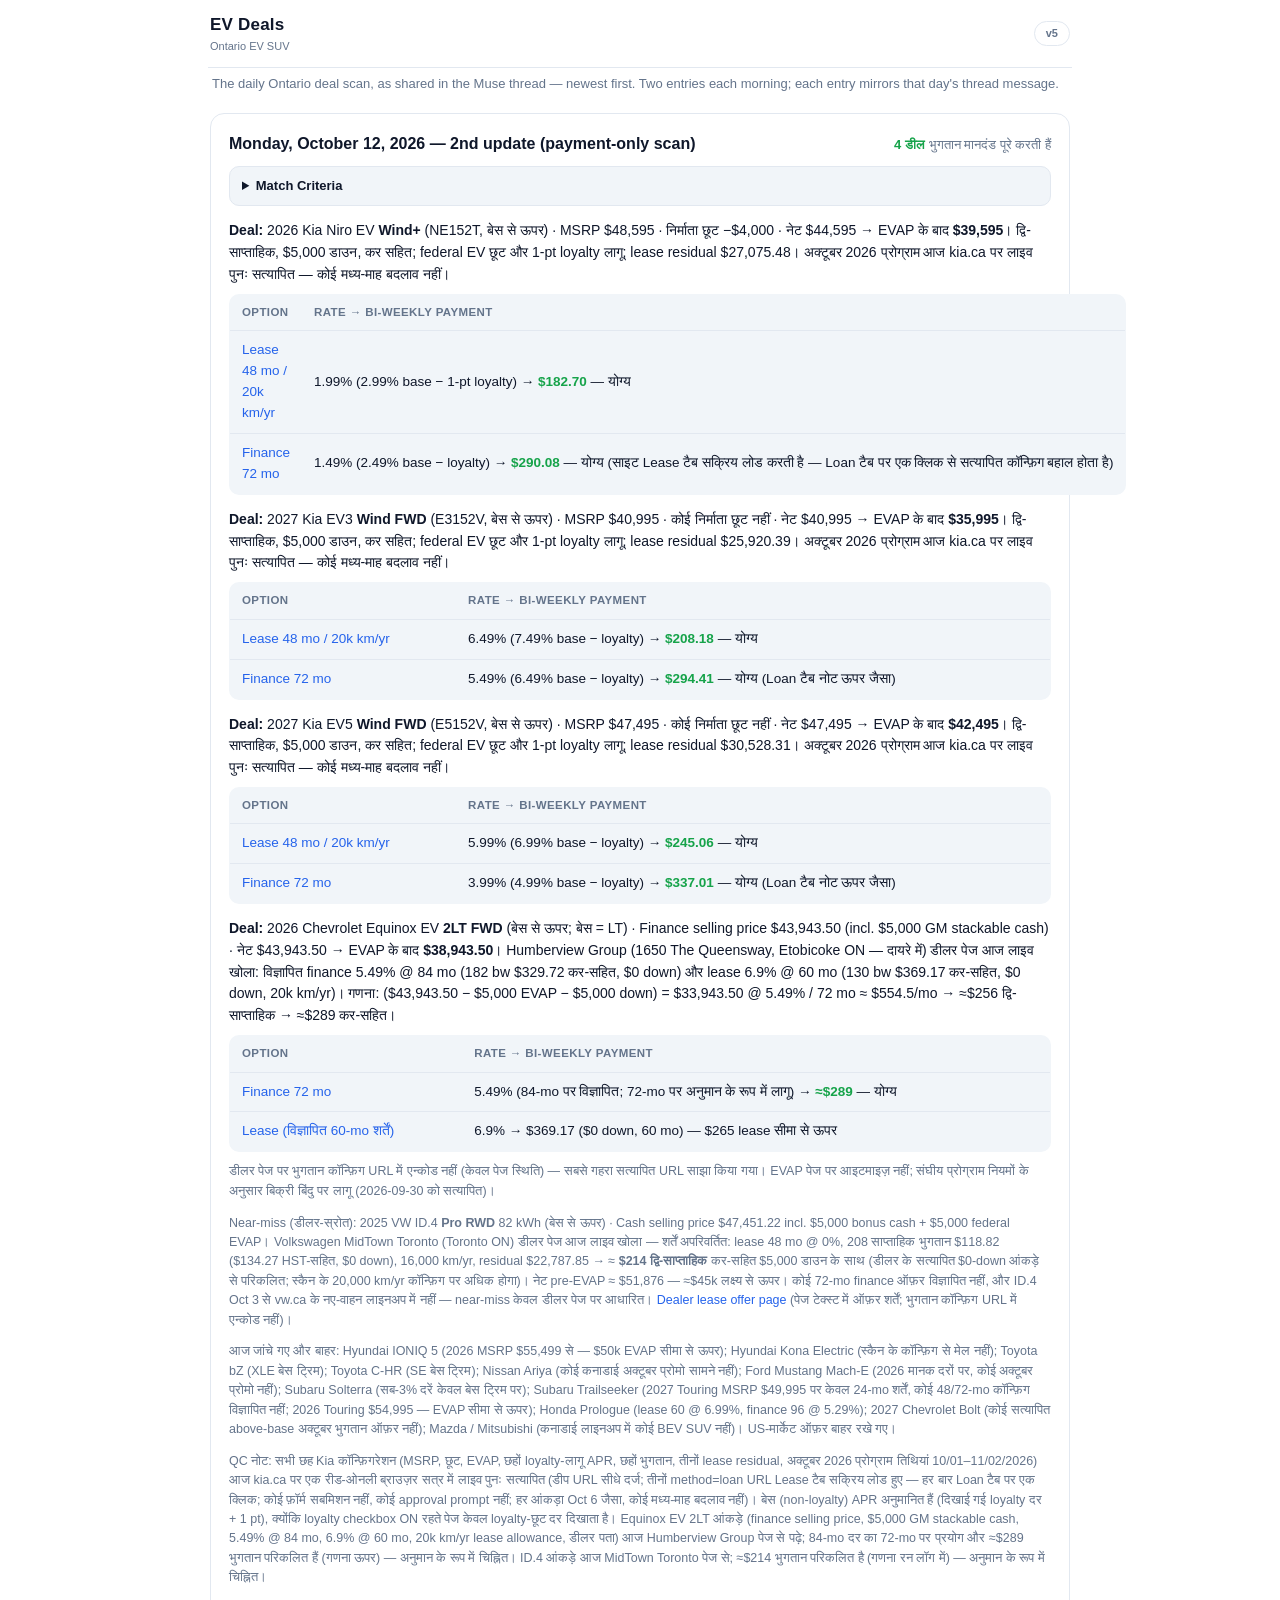
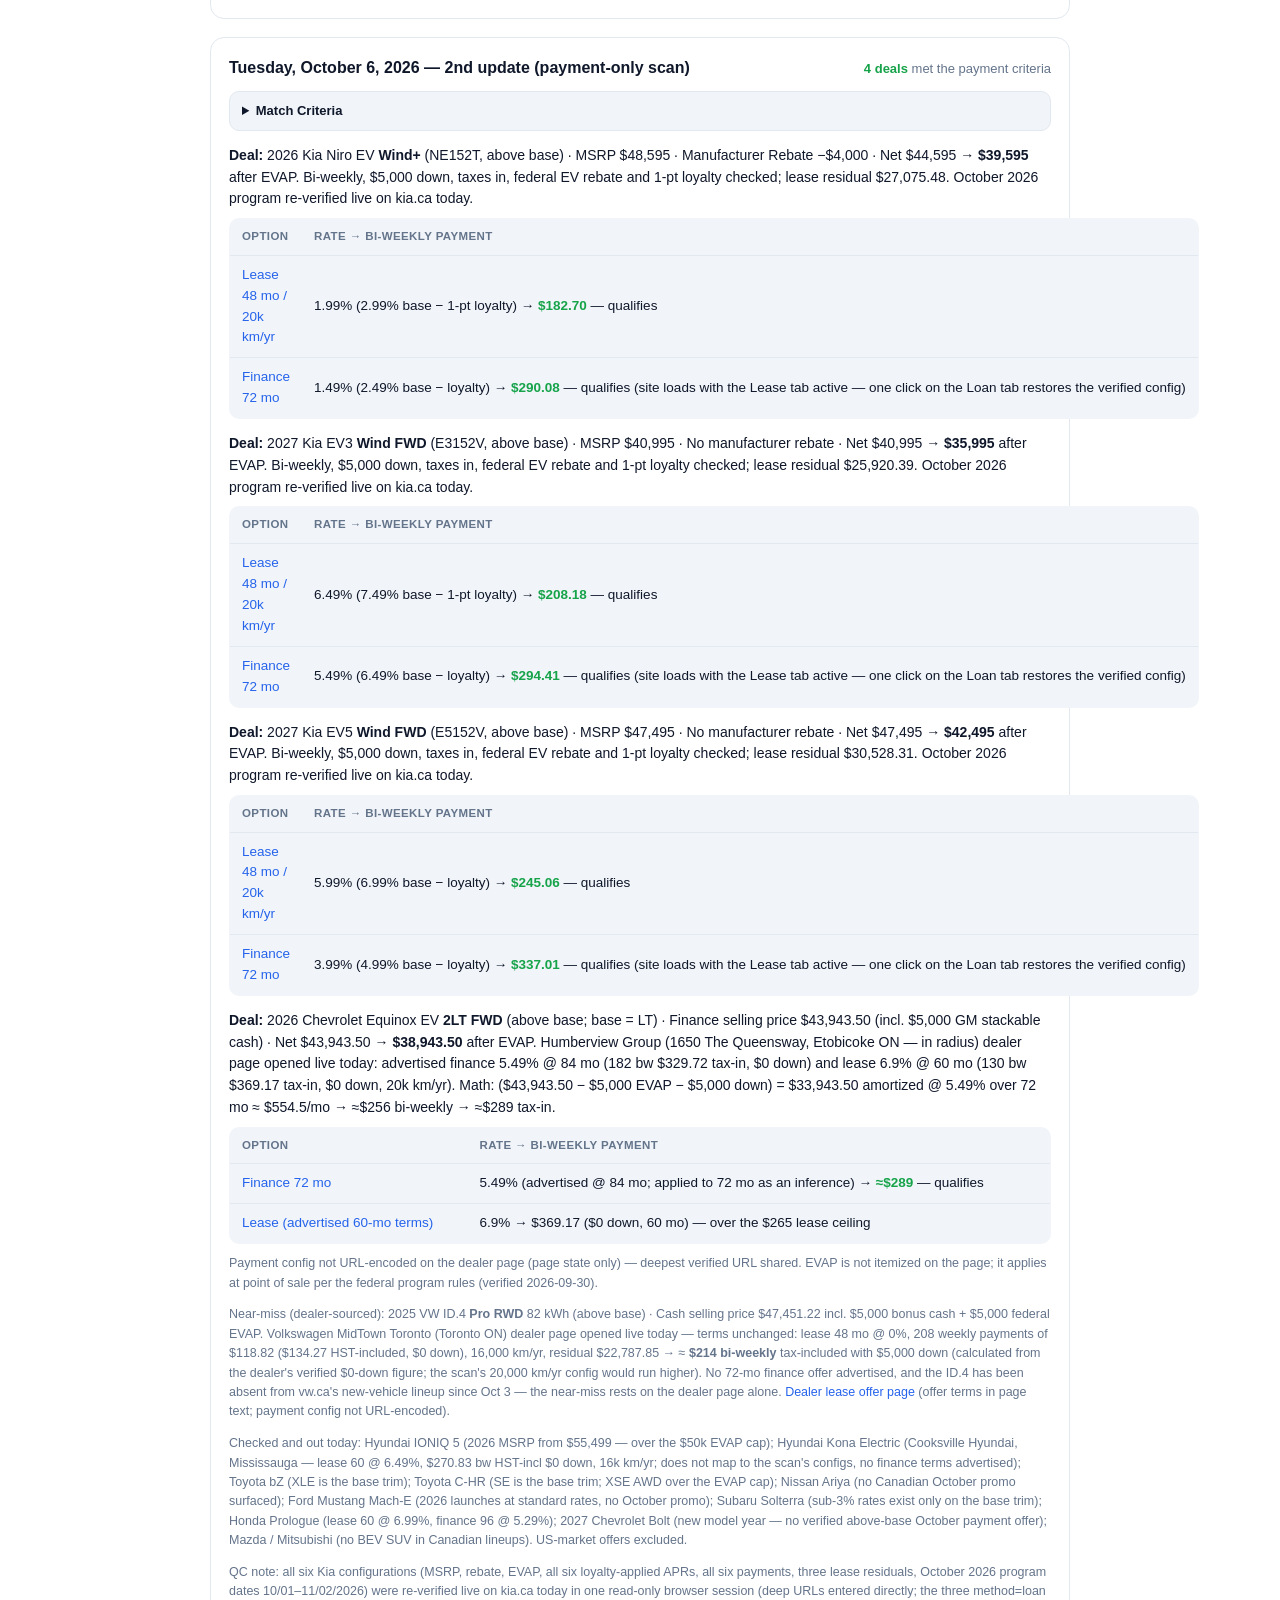
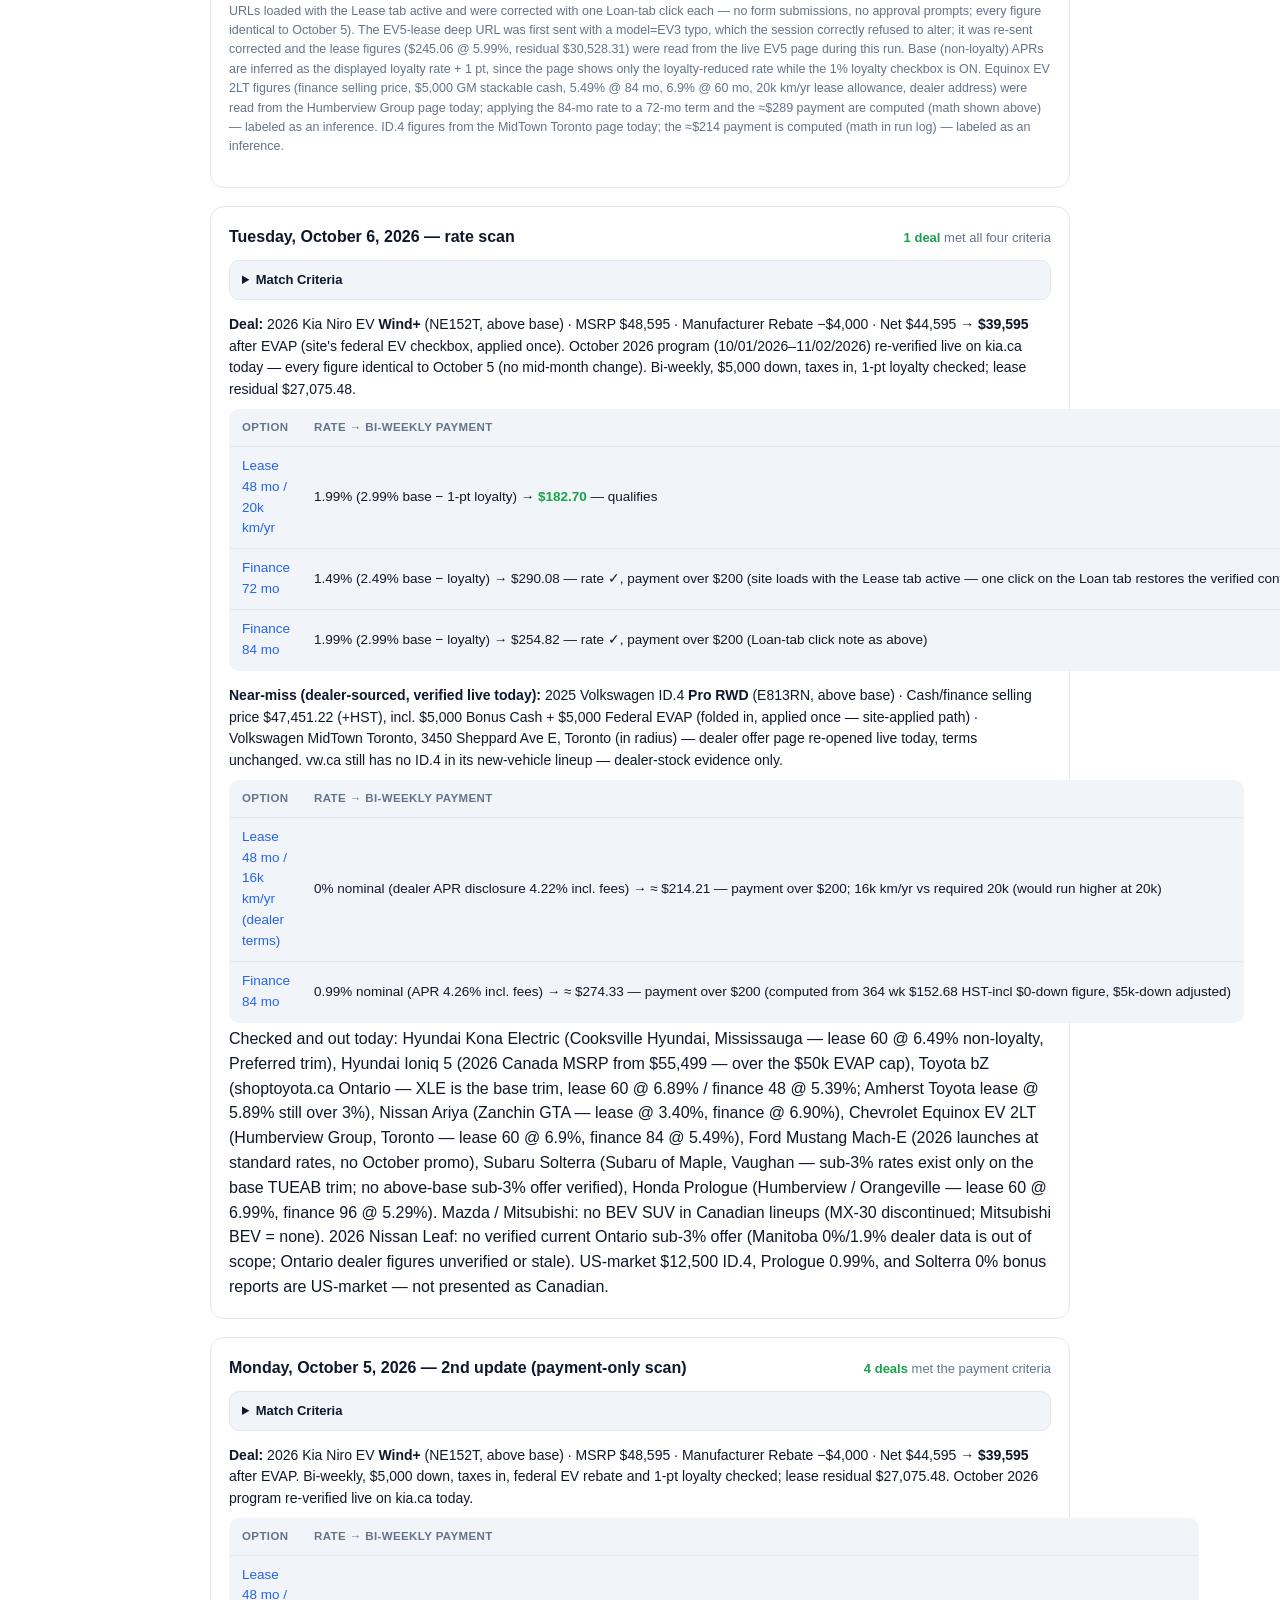
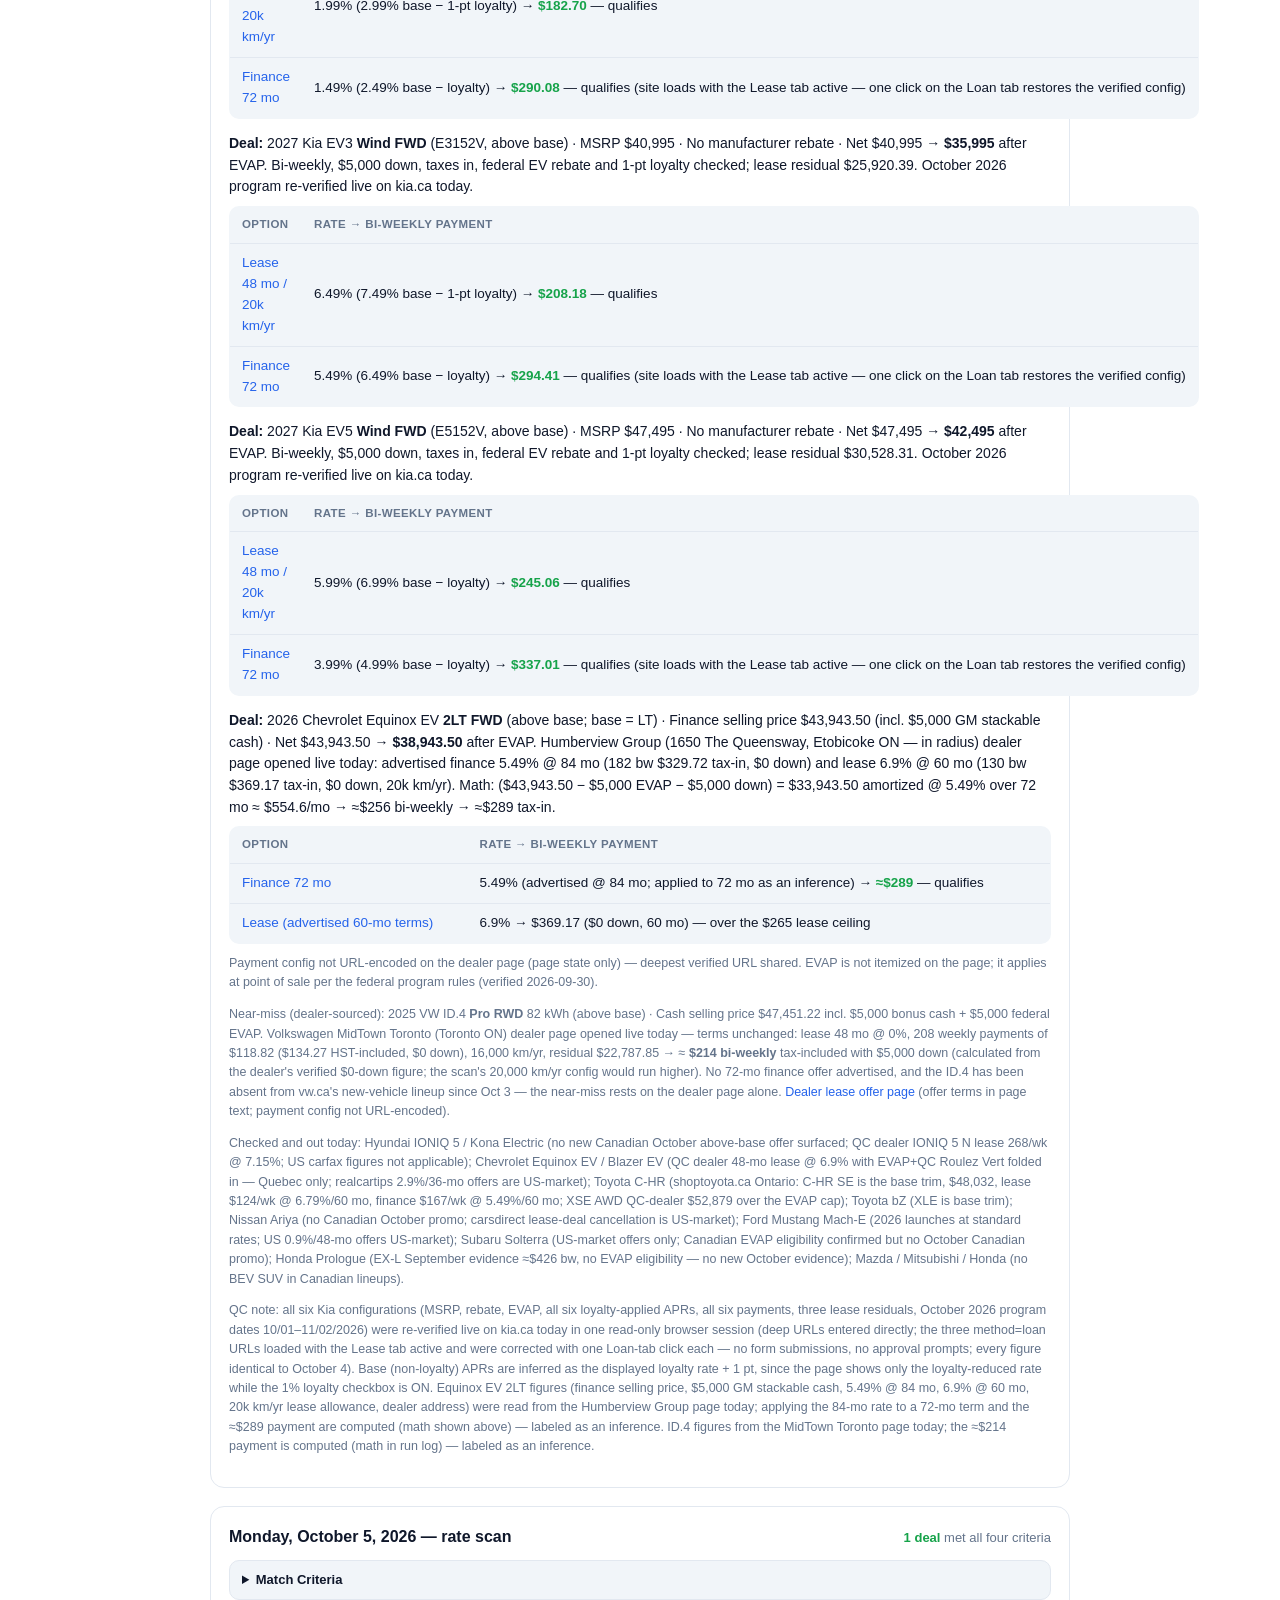
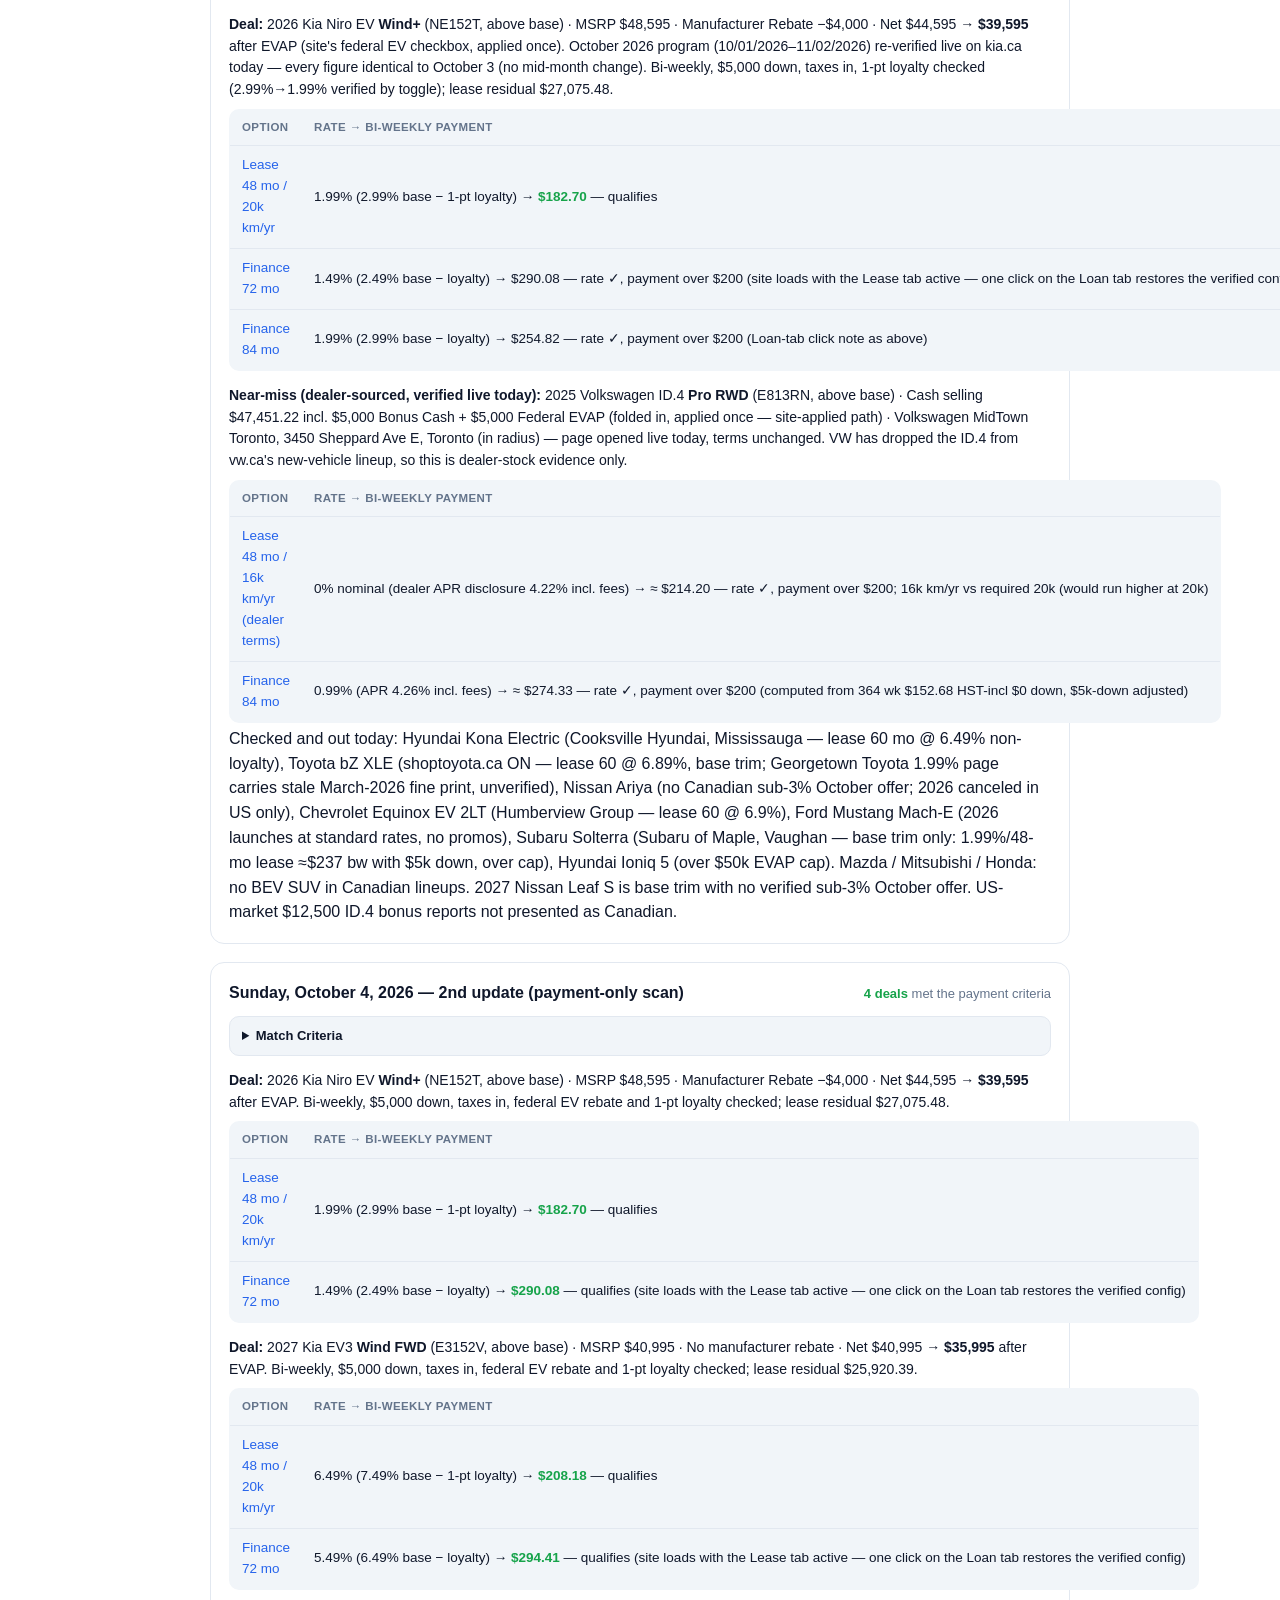
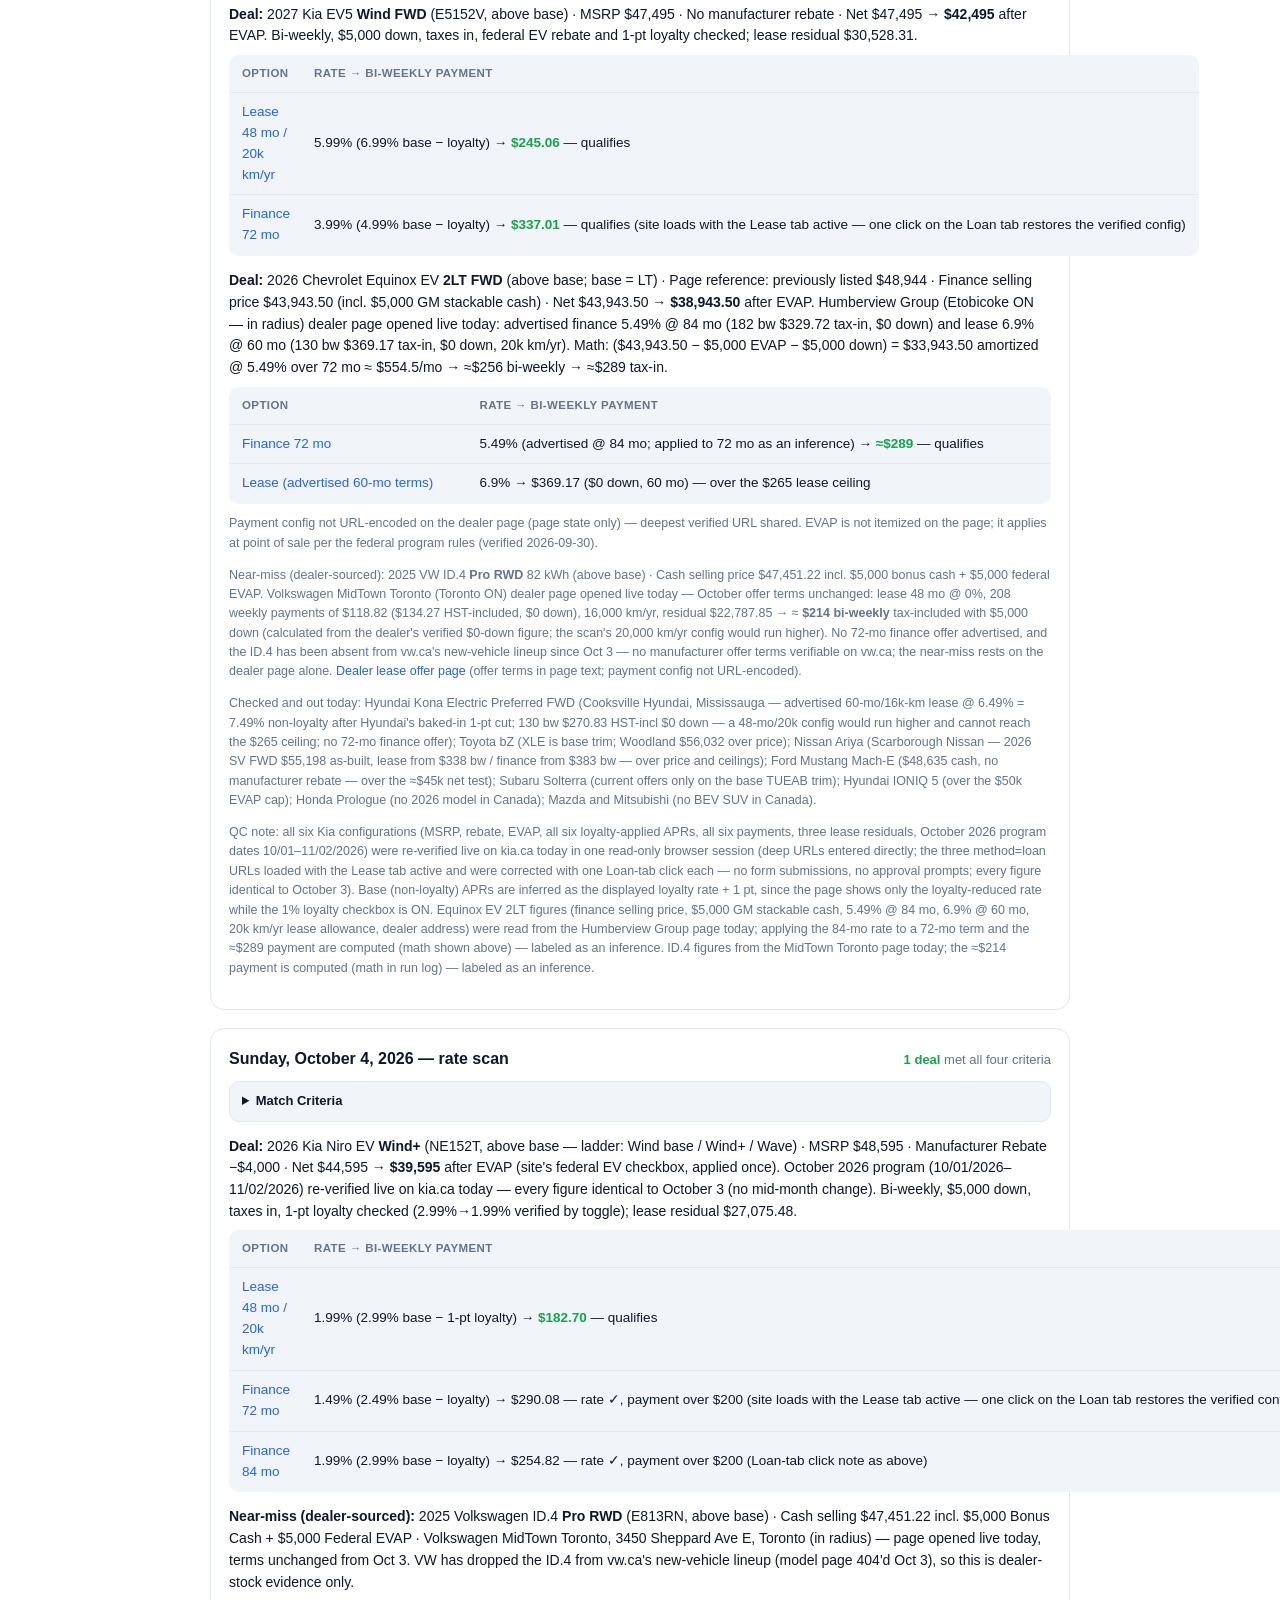
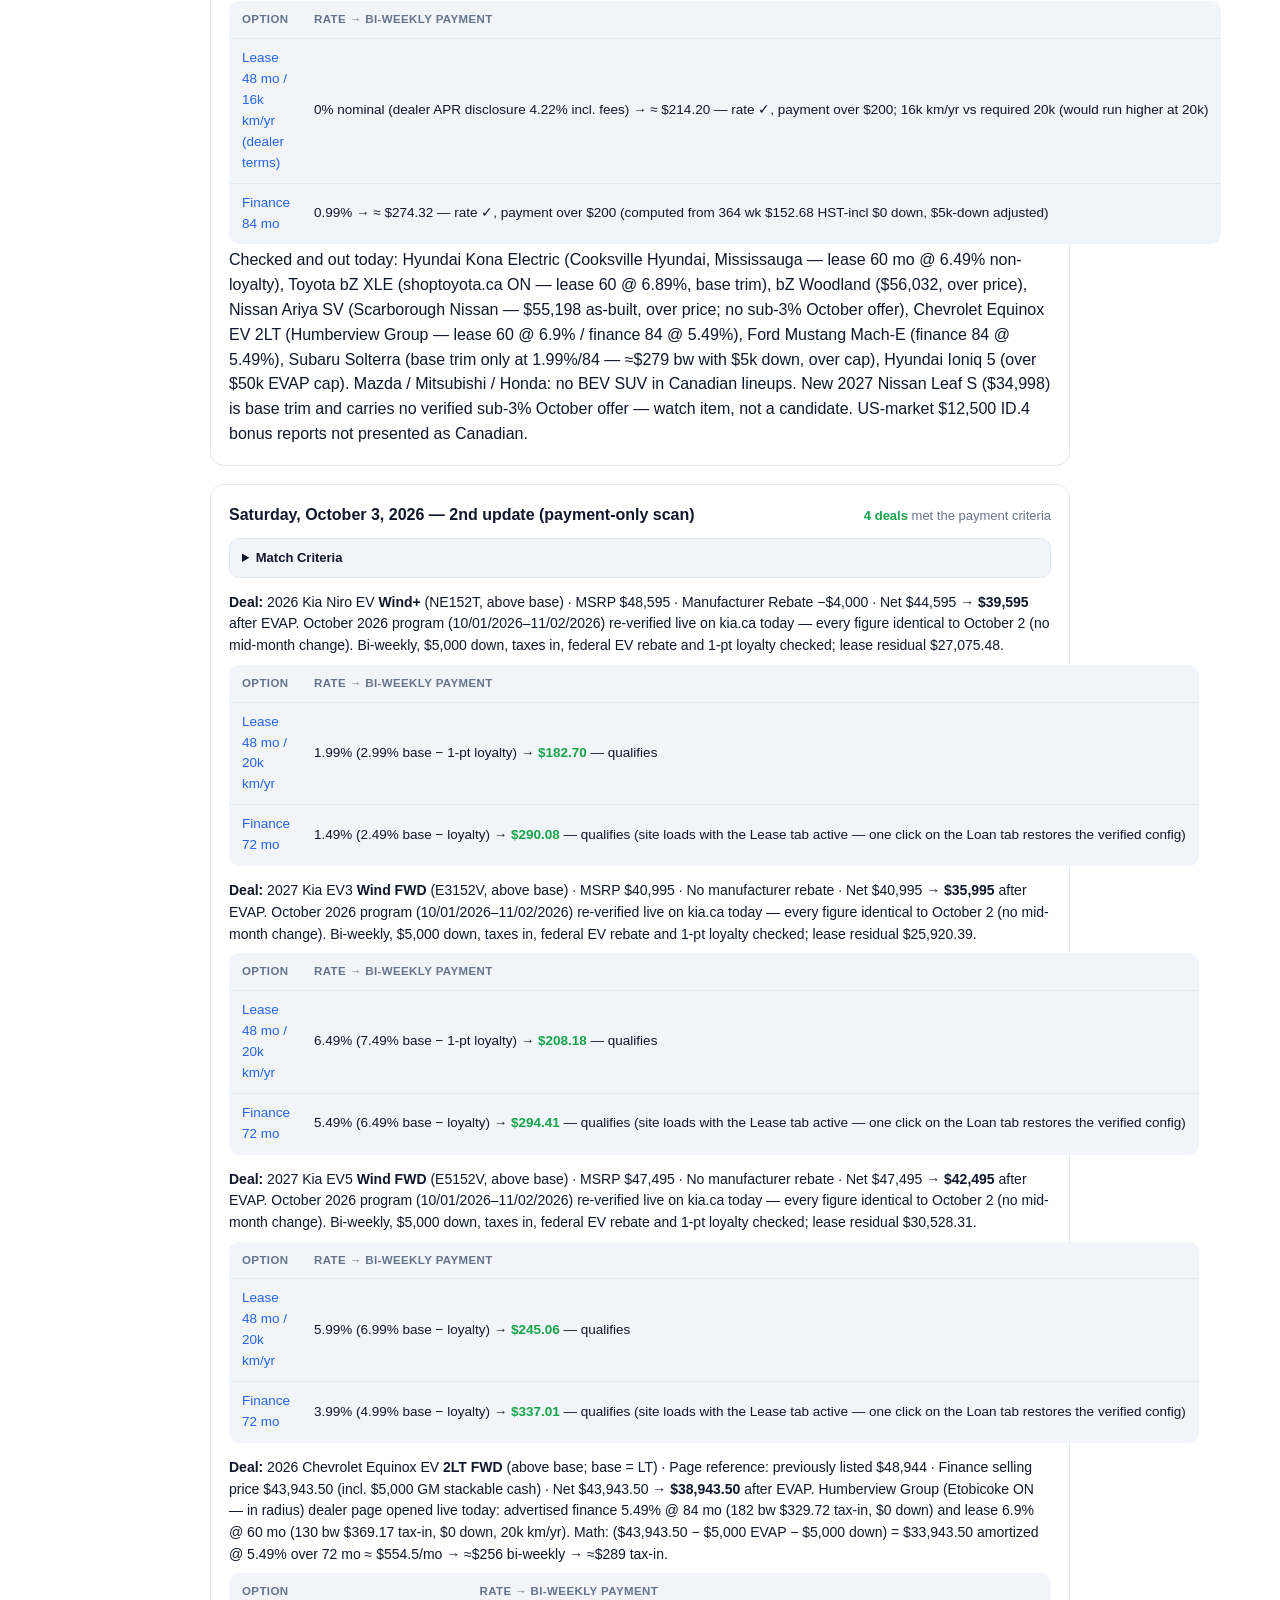
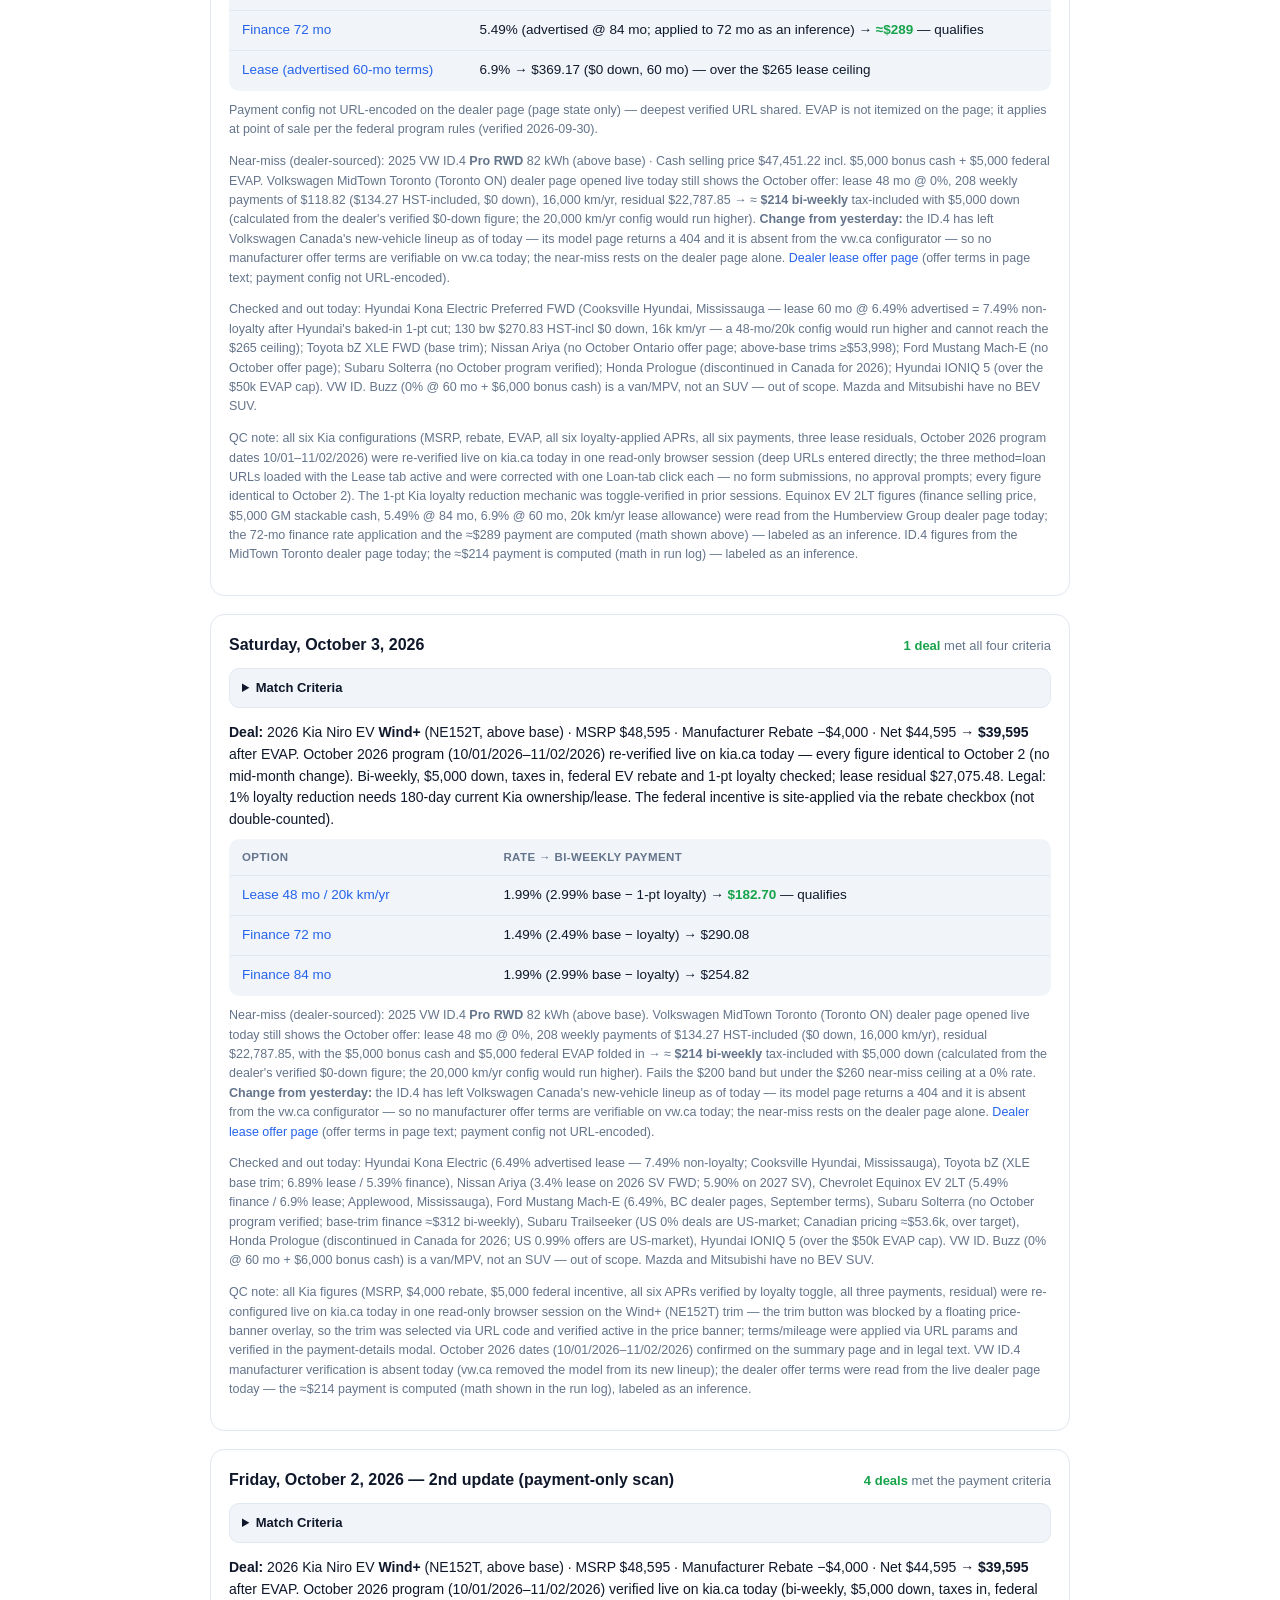
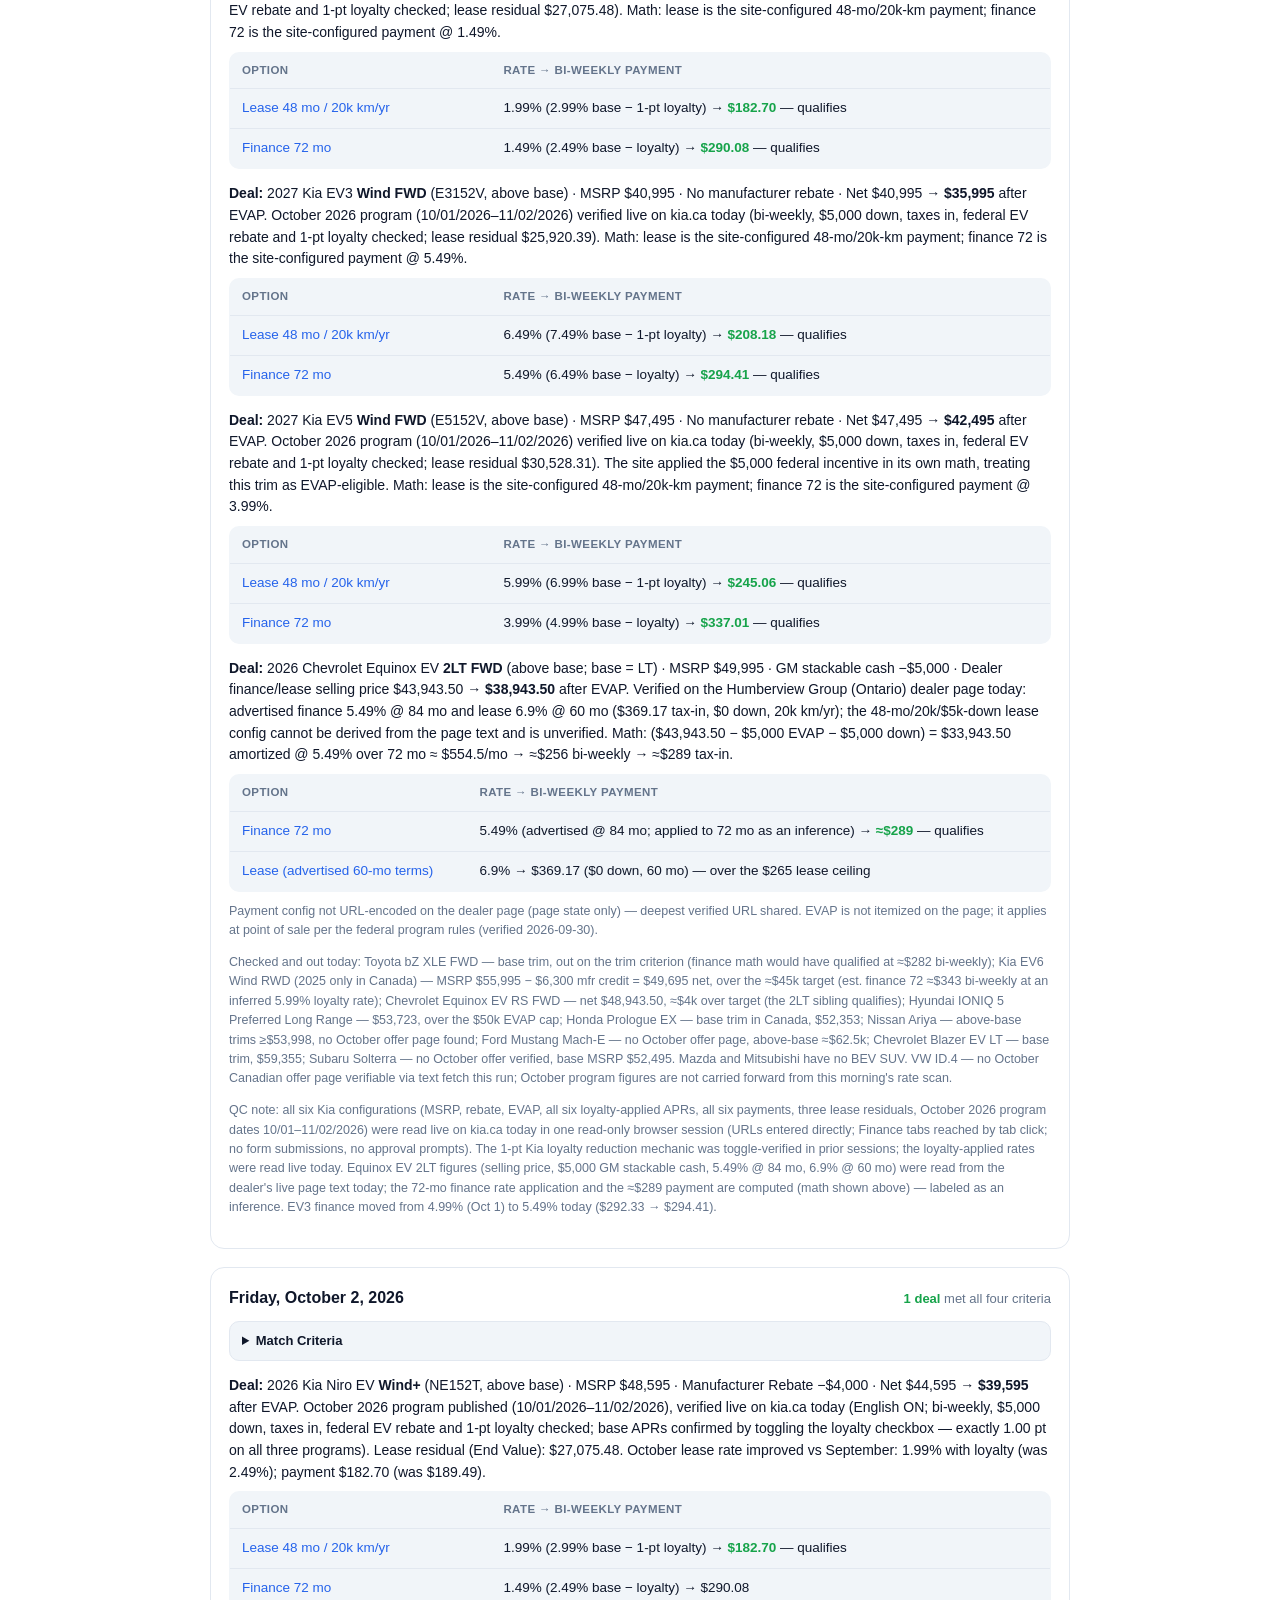
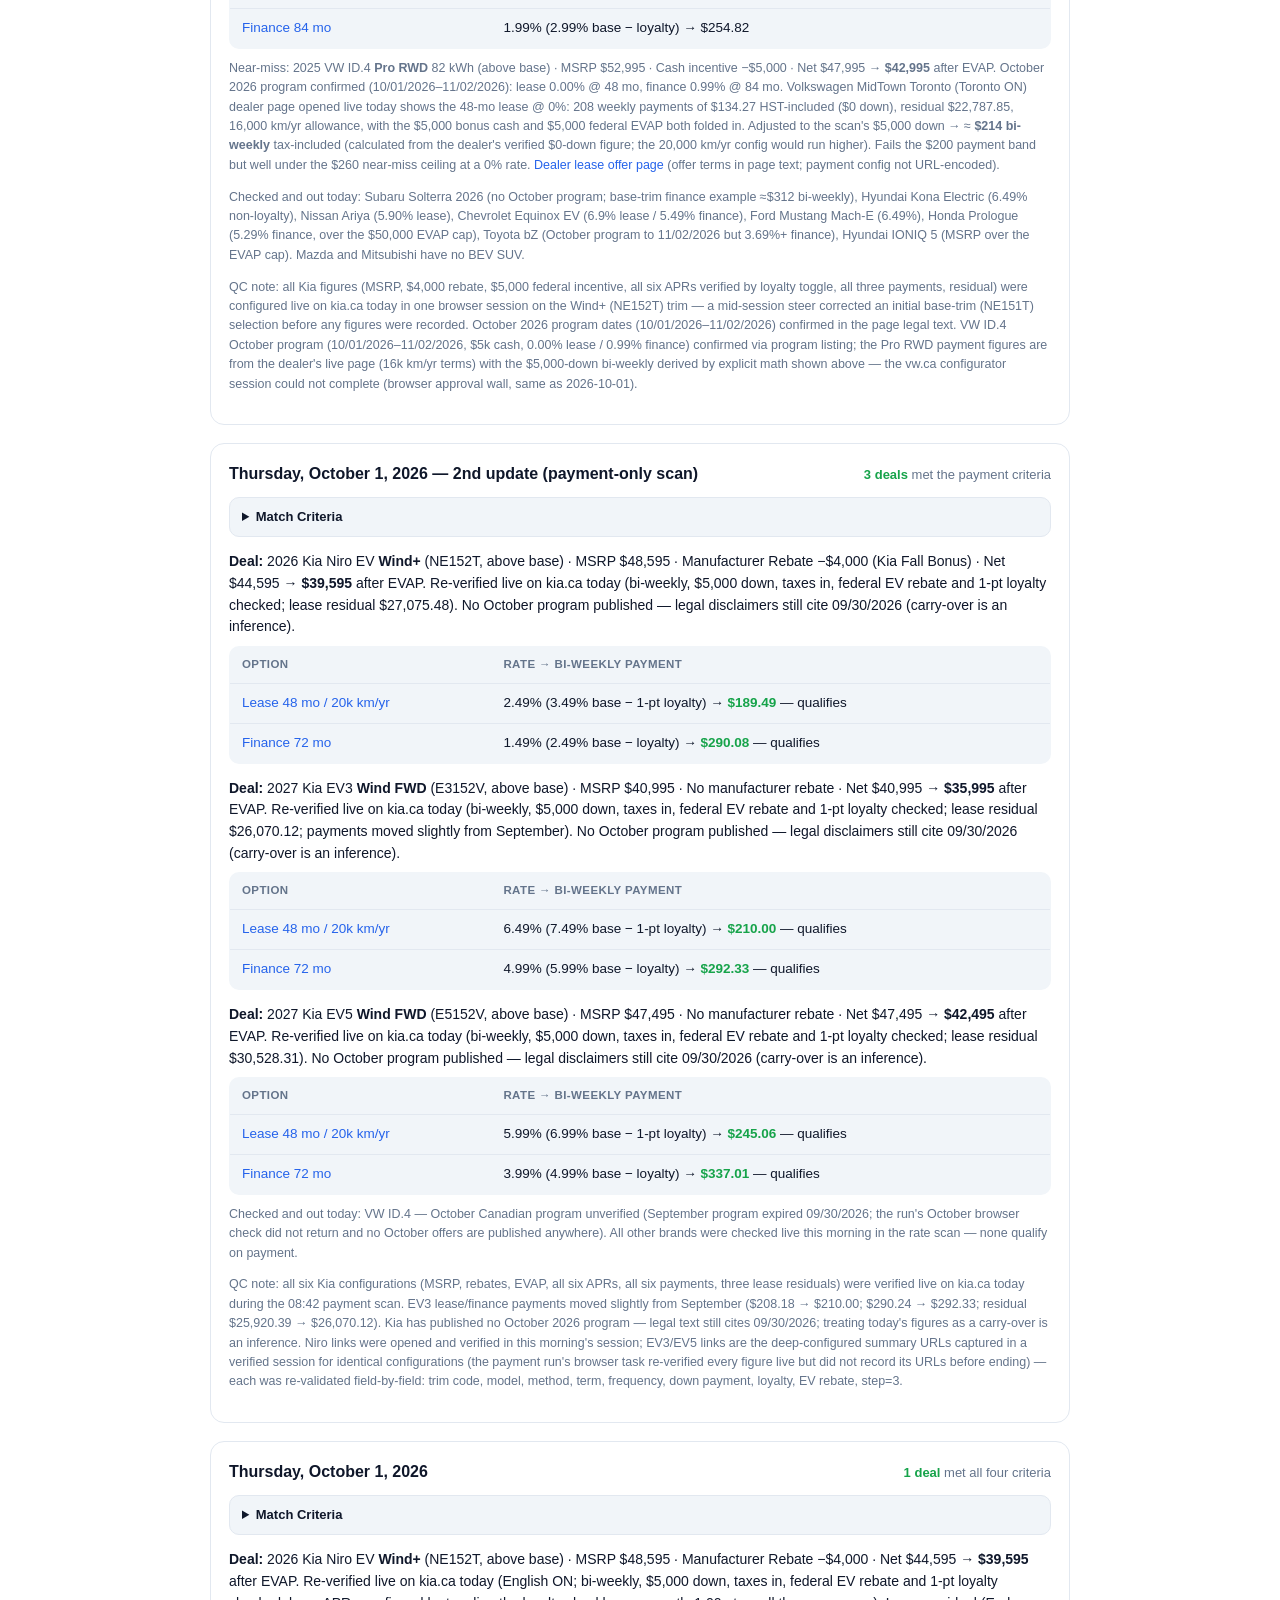
==== commit c106ddf3: "EV deals: sync entry 2026-10-12" ====
--- a/ev-deals/index.html
+++ b/ev-deals/index.html
@@ -16,6 +16,100 @@
 <p class="lede">The daily Ontario deal scan, as shared in the Muse thread — newest first. Two entries each morning; each entry mirrors that day's thread message.</p>
 
 <!-- NEWEST ENTRY GOES DIRECTLY BELOW THIS LINE -->
+<article class="day" id="d2026-10-12-b">
+  <header>
+    <h2>Monday, October 12, 2026 &mdash; 2nd update (payment-only scan)</h2>
+    <span class="verdict"><b>4 डील</b> भुगतान मानदंड पूरे करती हैं</span>
+  </header>
+
+  <details class="static">
+    <summary>Match Criteria</summary>
+    <table>
+      <tr><td class="k">क्षेत्र (Region)</td><td>Ontario</td></tr>
+      <tr><td class="k">डाउन पेमेंट</td><td>$5,000</td></tr>
+      <tr><td class="k">भुगतान आवृत्ति</td><td>द्वि-साप्ताहिक, कर सहित</td></tr>
+      <tr><td class="k">Lease कॉन्फ़िग</td><td>48 महीने &middot; 20,000 km/वर्ष</td></tr>
+      <tr><td class="k">Finance कॉन्फ़िग</td><td>72 महीने</td></tr>
+      <tr><td class="k">योग्यता दर</td><td>कोई नहीं &mdash; APR केवल संदर्भ के लिए</td></tr>
+      <tr><td class="k">योग्य lease भुगतान</td><td>&le; $265 द्वि-साप्ताहिक</td></tr>
+      <tr><td class="k">योग्य finance भुगतान</td><td>&le; $365 द्वि-साप्ताहिक</td></tr>
+      <tr><td class="k">नेट कीमत लक्ष्य</td><td>&asymp; $45k निर्माता छूट के बाद</td></tr>
+      <tr><td class="k">ट्रिम</td><td>बेस से ऊपर</td></tr>
+      <tr><td class="k">वाहन दायरा</td><td>केवल EV &mdash; कोई PHEV या हाइब्रिड नहीं</td></tr>
+      <tr><td class="k">संघीय EV प्रोत्साहन</td><td>$5,000 (final transaction value &le; $50,000 वाले BEV; कनाडा-निर्मित छूट), भुगतानों में शामिल</td></tr>
+      <tr><td class="k">Loyalty दर</td><td>केवल Kia (खरीदार पात्र)</td></tr>
+      <tr><td class="k">ऑफ़र अवधि</td><td>अक्टूबर 2026 प्रोग्राम (Kia: 10/01/2026&ndash;11/02/2026; आज सभी छह Kia कॉन्फ़िगरेशन kia.ca पर लाइव पुनः सत्यापित &mdash; कोई मध्य-माह बदलाव नहीं; Equinox EV + ID.4 डीलर पेज आज लाइव फिर खोले गए, शर्तें अपरिवर्तित)</td></tr>
+    </table>
+  </details>
+
+  <div class="deal">
+    <div class="deal-head"><strong>Deal:</strong> 2026 Kia Niro EV <strong>Wind+</strong> (NE152T, बेस से ऊपर) &middot; MSRP $48,595 &middot; निर्माता छूट &minus;$4,000 &middot; नेट $44,595 &rarr; EVAP के बाद <strong>$39,595</strong>। द्वि-साप्ताहिक, $5,000 डाउन, कर सहित; federal EV छूट और 1-pt loyalty लागू; lease residual $27,075.48। अक्टूबर 2026 प्रोग्राम आज kia.ca पर लाइव पुनः सत्यापित &mdash; कोई मध्य-माह बदलाव नहीं।</div>
+    <table class="opts">
+      <tr><th>Option</th><th>Rate &rarr; bi-weekly payment</th></tr>
+      <tr>
+        <td><a href="https://www.kia.ca/en/shopping-tools/build-and-price?currentVehicleTrimCode=NE152T&amp;evChargers=&amp;exteriorColourCode=SWP&amp;interiorColourCode=WK&amp;paymentFrequency=BIWEEKLY&amp;kilometerAllowance=KMALL20&amp;loanTerm=72&amp;leaseTerm=48&amp;yearCashCustomize=5&amp;loanCashYrRange=24000&amp;method=lease&amp;engineType=EV&amp;isDeliveryAndDestination=true&amp;step=3&amp;currentVehiclePkgCode=+&amp;model=Niro+EV&amp;year=2026&amp;isElectric=true&amp;isElectricRebate=true&amp;includeTaxes=true&amp;downPayment=5000&amp;isLoyaltyRate=true">Lease 48 mo / 20k km/yr</a></td>
+        <td class="pay">1.99% (2.99% base &minus; 1-pt loyalty) &rarr; <span class="qual">$182.70</span> &mdash; योग्य</td>
+      </tr>
+      <tr>
+        <td><a href="https://www.kia.ca/en/shopping-tools/build-and-price?currentVehicleTrimCode=NE152T&amp;evChargers=&amp;exteriorColourCode=SWP&amp;interiorColourCode=WK&amp;paymentFrequency=BIWEEKLY&amp;kilometerAllowance=KMALL20&amp;loanTerm=72&amp;leaseTerm=48&amp;yearCashCustomize=5&amp;loanCashYrRange=24000&amp;method=loan&amp;engineType=EV&amp;isDeliveryAndDestination=true&amp;step=3&amp;currentVehiclePkgCode=+&amp;model=Niro+EV&amp;year=2026&amp;isElectric=true&amp;isElectricRebate=true&amp;includeTaxes=true&amp;downPayment=5000&amp;isLoyaltyRate=true">Finance 72 mo</a></td>
+        <td class="pay">1.49% (2.49% base &minus; loyalty) &rarr; <span class="qual">$290.08</span> &mdash; योग्य (साइट Lease टैब सक्रिय लोड करती है &mdash; Loan टैब पर एक क्लिक से सत्यापित कॉन्फ़िग बहाल होता है)</td>
+      </tr>
+    </table>
+  </div>
+
+  <div class="deal">
+    <div class="deal-head"><strong>Deal:</strong> 2027 Kia EV3 <strong>Wind FWD</strong> (E3152V, बेस से ऊपर) &middot; MSRP $40,995 &middot; कोई निर्माता छूट नहीं &middot; नेट $40,995 &rarr; EVAP के बाद <strong>$35,995</strong>। द्वि-साप्ताहिक, $5,000 डाउन, कर सहित; federal EV छूट और 1-pt loyalty लागू; lease residual $25,920.39। अक्टूबर 2026 प्रोग्राम आज kia.ca पर लाइव पुनः सत्यापित &mdash; कोई मध्य-माह बदलाव नहीं।</div>
+    <table class="opts">
+      <tr><th>Option</th><th>Rate &rarr; bi-weekly payment</th></tr>
+      <tr>
+        <td><a href="https://www.kia.ca/en/shopping-tools/build-and-price?currentVehicleTrimCode=E3152V&amp;evChargers=&amp;exteriorColourCode=ABP&amp;interiorColourCode=ELG&amp;paymentFrequency=BIWEEKLY&amp;kilometerAllowance=KMALL20&amp;loanTerm=72&amp;leaseTerm=48&amp;yearCashCustomize=5&amp;loanCashYrRange=24000&amp;method=lease&amp;engineType=EV&amp;isDeliveryAndDestination=true&amp;step=3&amp;currentVehiclePkgCode=+&amp;model=EV3&amp;year=2027&amp;isElectric=true&amp;isElectricRebate=true&amp;includeTaxes=true&amp;downPayment=5000&amp;isLoyaltyRate=true">Lease 48 mo / 20k km/yr</a></td>
+        <td class="pay">6.49% (7.49% base &minus; loyalty) &rarr; <span class="qual">$208.18</span> &mdash; योग्य</td>
+      </tr>
+      <tr>
+        <td><a href="https://www.kia.ca/en/shopping-tools/build-and-price?currentVehicleTrimCode=E3152V&amp;evChargers=&amp;exteriorColourCode=ABP&amp;interiorColourCode=ELG&amp;paymentFrequency=BIWEEKLY&amp;kilometerAllowance=KMALL20&amp;loanTerm=72&amp;leaseTerm=48&amp;yearCashCustomize=5&amp;loanCashYrRange=24000&amp;method=loan&amp;engineType=EV&amp;isDeliveryAndDestination=true&amp;step=3&amp;currentVehiclePkgCode=+&amp;model=EV3&amp;year=2027&amp;isElectric=true&amp;isElectricRebate=true&amp;includeTaxes=true&amp;downPayment=5000&amp;isLoyaltyRate=true">Finance 72 mo</a></td>
+        <td class="pay">5.49% (6.49% base &minus; loyalty) &rarr; <span class="qual">$294.41</span> &mdash; योग्य (Loan टैब नोट ऊपर जैसा)</td>
+      </tr>
+    </table>
+  </div>
+
+  <div class="deal">
+    <div class="deal-head"><strong>Deal:</strong> 2027 Kia EV5 <strong>Wind FWD</strong> (E5152V, बेस से ऊपर) &middot; MSRP $47,495 &middot; कोई निर्माता छूट नहीं &middot; नेट $47,495 &rarr; EVAP के बाद <strong>$42,495</strong>। द्वि-साप्ताहिक, $5,000 डाउन, कर सहित; federal EV छूट और 1-pt loyalty लागू; lease residual $30,528.31। अक्टूबर 2026 प्रोग्राम आज kia.ca पर लाइव पुनः सत्यापित &mdash; कोई मध्य-माह बदलाव नहीं।</div>
+    <table class="opts">
+      <tr><th>Option</th><th>Rate &rarr; bi-weekly payment</th></tr>
+      <tr>
+        <td><a href="https://www.kia.ca/en/shopping-tools/build-and-price?currentVehicleTrimCode=E5152V&amp;evChargers=&amp;exteriorColourCode=SWP&amp;interiorColourCode=OVS&amp;paymentFrequency=BIWEEKLY&amp;kilometerAllowance=KMALL20&amp;loanTerm=72&amp;leaseTerm=48&amp;yearCashCustomize=5&amp;loanCashYrRange=24000&amp;method=lease&amp;engineType=EV&amp;isDeliveryAndDestination=true&amp;step=3&amp;currentVehiclePkgCode=+&amp;model=EV5&amp;year=2027&amp;isElectric=true&amp;isElectricRebate=true&amp;includeTaxes=true&amp;downPayment=5000&amp;isLoyaltyRate=true">Lease 48 mo / 20k km/yr</a></td>
+        <td class="pay">5.99% (6.99% base &minus; loyalty) &rarr; <span class="qual">$245.06</span> &mdash; योग्य</td>
+      </tr>
+      <tr>
+        <td><a href="https://www.kia.ca/en/shopping-tools/build-and-price?currentVehicleTrimCode=E5152V&amp;evChargers=&amp;exteriorColourCode=SWP&amp;interiorColourCode=OVS&amp;paymentFrequency=BIWEEKLY&amp;kilometerAllowance=KMALL20&amp;loanTerm=72&amp;leaseTerm=48&amp;yearCashCustomize=5&amp;loanCashYrRange=24000&amp;method=loan&amp;engineType=EV&amp;isDeliveryAndDestination=true&amp;step=3&amp;currentVehiclePkgCode=+&amp;model=EV5&amp;year=2027&amp;isElectric=true&amp;isElectricRebate=true&amp;includeTaxes=true&amp;downPayment=5000&amp;isLoyaltyRate=true">Finance 72 mo</a></td>
+        <td class="pay">3.99% (4.99% base &minus; loyalty) &rarr; <span class="qual">$337.01</span> &mdash; योग्य (Loan टैब नोट ऊपर जैसा)</td>
+      </tr>
+    </table>
+  </div>
+
+  <div class="deal">
+    <div class="deal-head"><strong>Deal:</strong> 2026 Chevrolet Equinox EV <strong>2LT FWD</strong> (बेस से ऊपर; बेस = LT) &middot; Finance selling price $43,943.50 (incl. $5,000 GM stackable cash) &middot; नेट $43,943.50 &rarr; EVAP के बाद <strong>$38,943.50</strong>। Humberview Group (1650 The Queensway, Etobicoke ON &mdash; दायरे में) डीलर पेज आज लाइव खोला: विज्ञापित finance 5.49% @ 84 mo (182 bw $329.72 कर-सहित, $0 down) और lease 6.9% @ 60 mo (130 bw $369.17 कर-सहित, $0 down, 20k km/yr)। गणना: ($43,943.50 &minus; $5,000 EVAP &minus; $5,000 down) = $33,943.50 @ 5.49% / 72 mo &asymp; $554.5/mo &rarr; &asymp;$256 द्वि-साप्ताहिक &rarr; &asymp;$289 कर-सहित।</div>
+    <table class="opts">
+      <tr><th>Option</th><th>Rate &rarr; bi-weekly payment</th></tr>
+      <tr>
+        <td><a href="https://www.humberviewgroup.com/en/new-catalog/chevrolet/2026-chevrolet-equinox-ev-2lt-id31544">Finance 72 mo</a></td>
+        <td class="pay">5.49% (84-mo पर विज्ञापित; 72-mo पर अनुमान के रूप में लागू) &rarr; <span class="qual">&asymp;$289</span> &mdash; योग्य</td>
+      </tr>
+      <tr>
+        <td><a href="https://www.humberviewgroup.com/en/new-catalog/chevrolet/2026-chevrolet-equinox-ev-2lt-id31544">Lease (विज्ञापित 60-mo शर्तें)</a></td>
+        <td class="pay">6.9% &rarr; $369.17 ($0 down, 60 mo) &mdash; $265 lease सीमा से ऊपर</td>
+      </tr>
+    </table>
+    <p class="note">डीलर पेज पर भुगतान कॉन्फ़िग URL में एन्कोड नहीं (केवल पेज स्थिति) &mdash; सबसे गहरा सत्यापित URL साझा किया गया। EVAP पेज पर आइटमाइज़ नहीं; संघीय प्रोग्राम नियमों के अनुसार बिक्री बिंदु पर लागू (2026-09-30 को सत्यापित)।</p>
+  </div>
+
+  <p class="note">Near-miss (डीलर-स्रोत): 2025 VW ID.4 <strong>Pro RWD</strong> 82 kWh (बेस से ऊपर) &middot; Cash selling price $47,451.22 incl. $5,000 bonus cash + $5,000 federal EVAP। Volkswagen MidTown Toronto (Toronto ON) डीलर पेज आज लाइव खोला &mdash; शर्तें अपरिवर्तित: lease 48 mo @ 0%, 208 साप्ताहिक भुगतान $118.82 ($134.27 HST-सहित, $0 down), 16,000 km/yr, residual $22,787.85 &rarr; &asymp; <strong>$214 द्वि-साप्ताहिक</strong> कर-सहित $5,000 डाउन के साथ (डीलर के सत्यापित $0-down आंकड़े से परिकलित; स्कैन के 20,000 km/yr कॉन्फ़िग पर अधिक होगा)। नेट pre-EVAP &asymp; $51,876 &mdash; &asymp;$45k लक्ष्य से ऊपर। कोई 72-mo finance ऑफ़र विज्ञापित नहीं, और ID.4 Oct 3 से vw.ca के नए-वाहन लाइनअप में नहीं &mdash; near-miss केवल डीलर पेज पर आधारित। <a href="https://www.vwmidtowntoronto.com/en/new-catalog/volkswagen/2024-volkswagen-id-dot-4-pro-id27805">Dealer lease offer page</a> (पेज टेक्स्ट में ऑफ़र शर्तें; भुगतान कॉन्फ़िग URL में एन्कोड नहीं)।</p>
+  <p class="note">आज जांचे गए और बाहर: Hyundai IONIQ 5 (2026 MSRP $55,499 से &mdash; $50k EVAP सीमा से ऊपर); Hyundai Kona Electric (स्कैन के कॉन्फ़िग से मेल नहीं); Toyota bZ (XLE बेस ट्रिम); Toyota C-HR (SE बेस ट्रिम); Nissan Ariya (कोई कनाडाई अक्टूबर प्रोमो सामने नहीं); Ford Mustang Mach-E (2026 मानक दरों पर, कोई अक्टूबर प्रोमो नहीं); Subaru Solterra (सब-3% दरें केवल बेस ट्रिम पर); Subaru Trailseeker (2027 Touring MSRP $49,995 पर केवल 24-mo शर्तें, कोई 48/72-mo कॉन्फ़िग विज्ञापित नहीं; 2026 Touring $54,995 &mdash; EVAP सीमा से ऊपर); Honda Prologue (lease 60 @ 6.99%, finance 96 @ 5.29%); 2027 Chevrolet Bolt (कोई सत्यापित above-base अक्टूबर भुगतान ऑफ़र नहीं); Mazda / Mitsubishi (कनाडाई लाइनअप में कोई BEV SUV नहीं)। US-मार्केट ऑफ़र बाहर रखे गए।</p>
+  <p class="note">QC नोट: सभी छह Kia कॉन्फ़िगरेशन (MSRP, छूट, EVAP, छहों loyalty-लागू APR, छहों भुगतान, तीनों lease residual, अक्टूबर 2026 प्रोग्राम तिथियां 10/01&ndash;11/02/2026) आज kia.ca पर एक रीड-ओनली ब्राउज़र सत्र में लाइव पुनः सत्यापित (डीप URL सीधे दर्ज; तीनों method=loan URL Lease टैब सक्रिय लोड हुए &mdash; हर बार Loan टैब पर एक क्लिक; कोई फ़ॉर्म सबमिशन नहीं, कोई approval prompt नहीं; हर आंकड़ा Oct 6 जैसा, कोई मध्य-माह बदलाव नहीं)। बेस (non-loyalty) APR अनुमानित हैं (दिखाई गई loyalty दर + 1 pt), क्योंकि loyalty checkbox ON रहते पेज केवल loyalty-छूट दर दिखाता है। Equinox EV 2LT आंकड़े (finance selling price, $5,000 GM stackable cash, 5.49% @ 84 mo, 6.9% @ 60 mo, 20k km/yr lease allowance, डीलर पता) आज Humberview Group पेज से पढ़े; 84-mo दर का 72-mo पर प्रयोग और &asymp;$289 भुगतान परिकलित हैं (गणना ऊपर) &mdash; अनुमान के रूप में चिह्नित। ID.4 आंकड़े आज MidTown Toronto पेज से; &asymp;$214 भुगतान परिकलित है (गणना रन लॉग में) &mdash; अनुमान के रूप में चिह्नित।</p>
+
+</article>
+
+
 <article class="day" id="d2026-10-06-b">
   <header>
     <h2>Tuesday, October 6, 2026 &mdash; 2nd update (payment-only scan)</h2>
